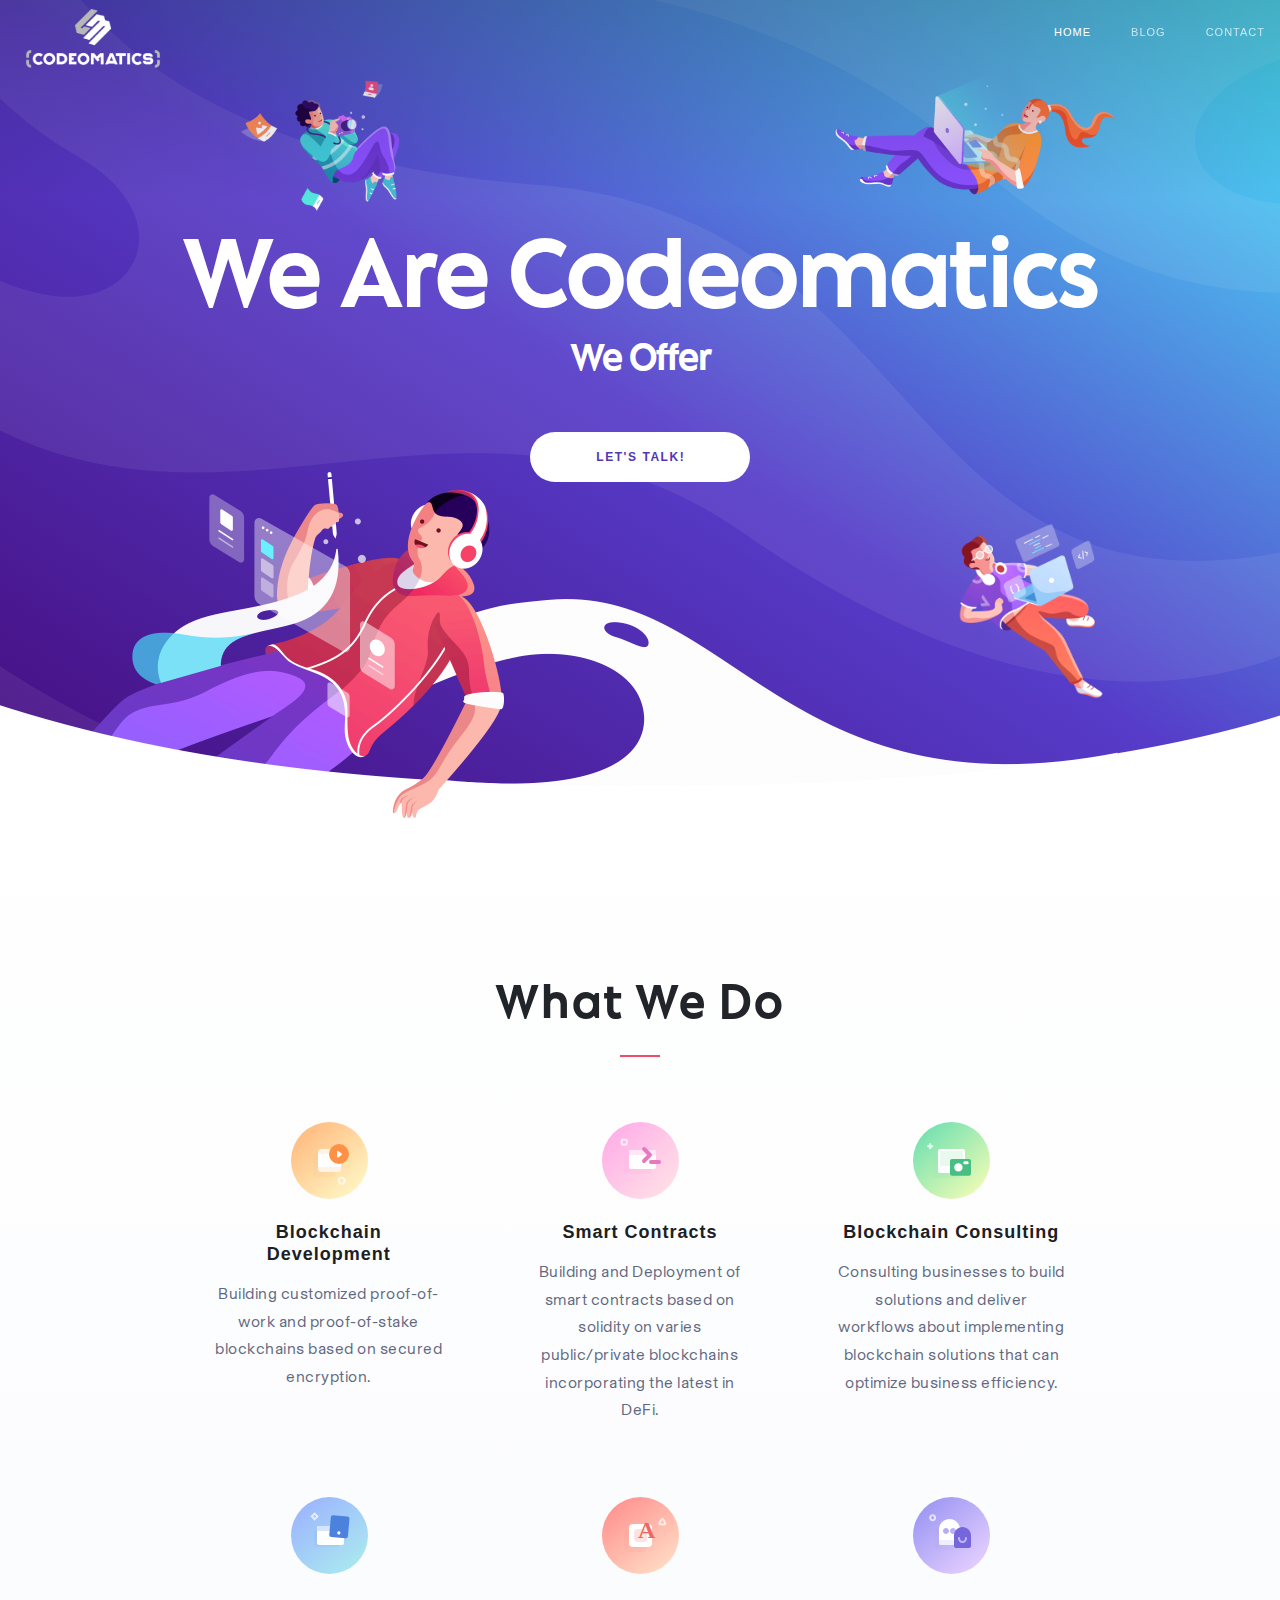
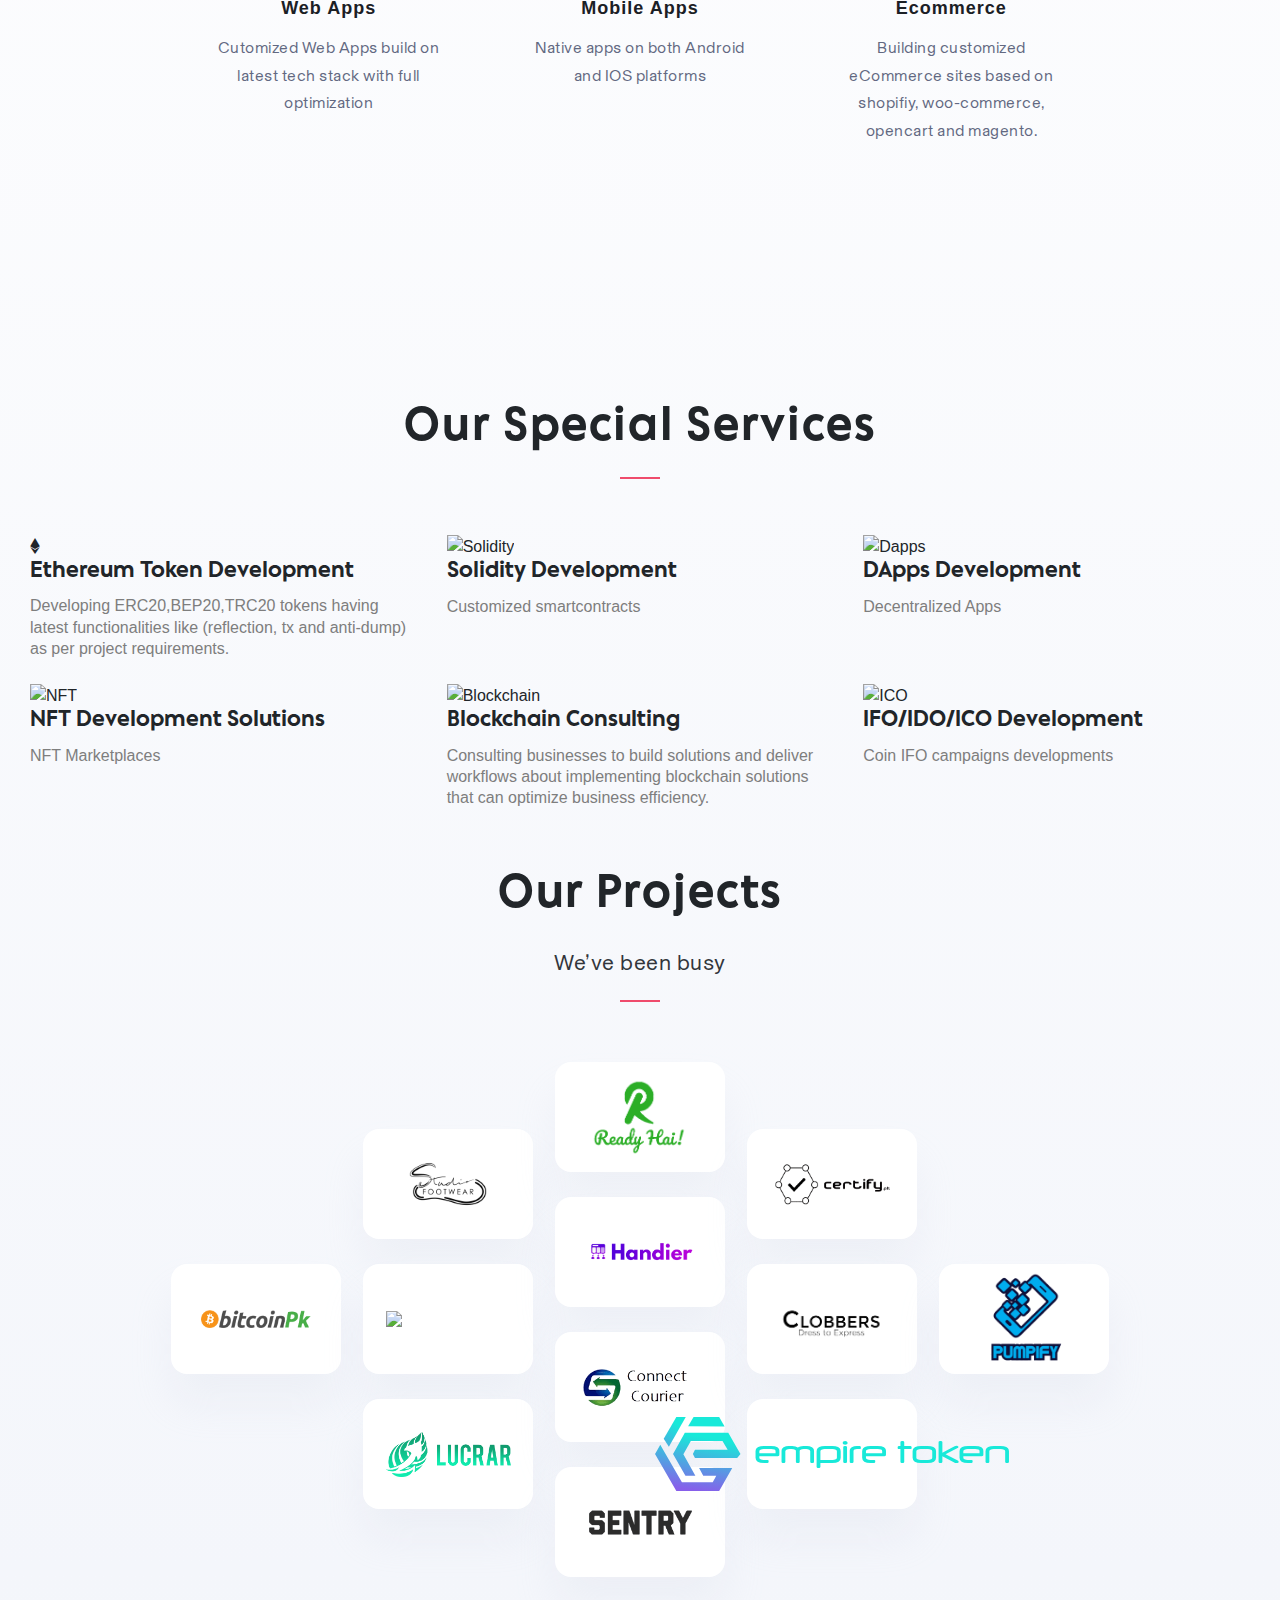
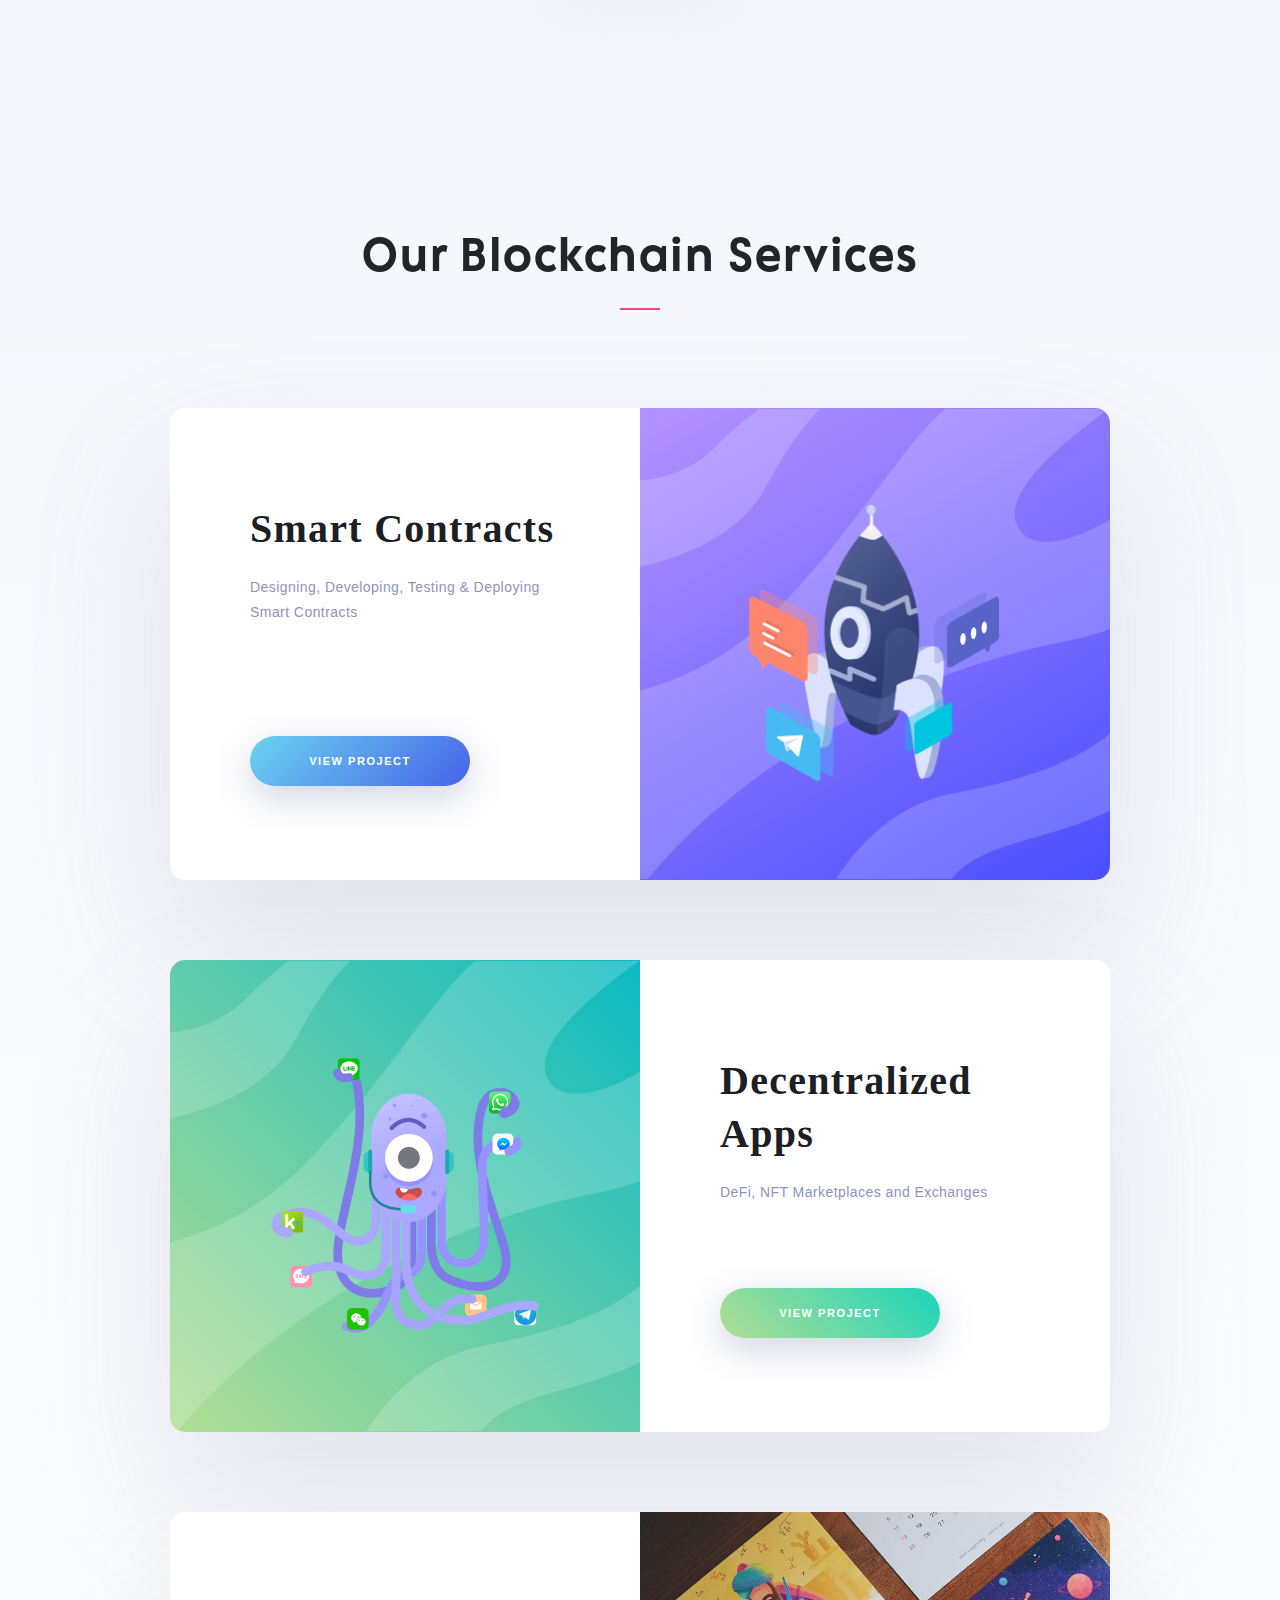
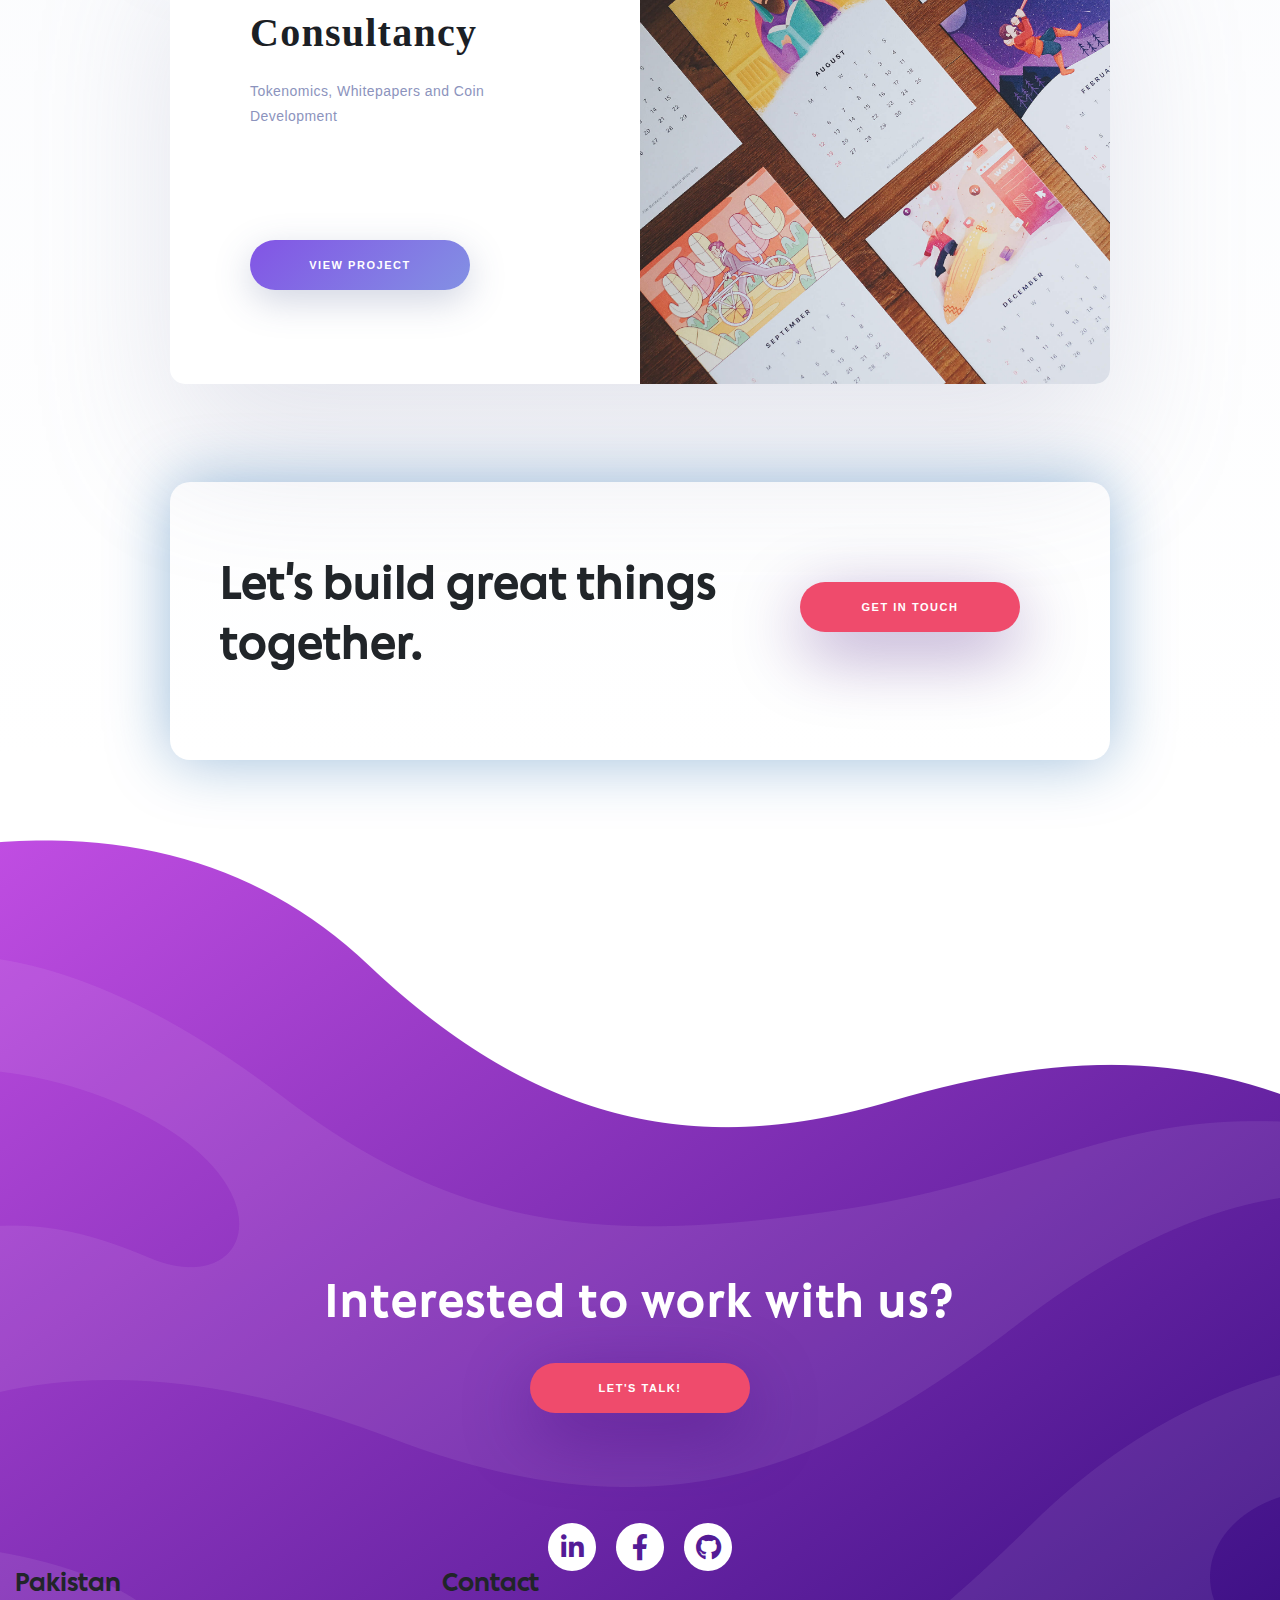
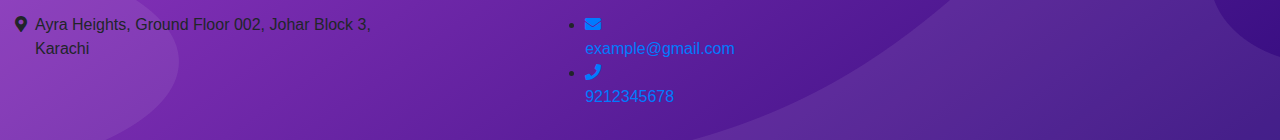
==== index.html @ 047e3bf3 "Merge branch 'master' into dev" ====
<!DOCTYPE html>
<html lang="en">
  <head>
    <meta charset="utf-8">
    <meta http-equiv="X-UA-Compatible" content="IE=edge">
    <meta name="viewport" content="width=device-width, initial-scale=1,minimum-scale=1, maximum-scale=1, user-scalable=no">
    <meta name="description" content="We are Codeomatics, A team of passionate blockchain enthusiasts and developers.">
    <meta http-equiv="Cache-control" content="public">
    <title>Codeomatics</title>
    <link rel="preload" as="font" href="fonts/Basel-Regular.woff" type="font/woff" crossorigin="anonymous">
    <link rel="preload" as="font" href="fonts/ArtBaselHeadline-Bold.woff" type="font/woff" crossorigin="anonymous">
    <link rel="preload" as="font" href="fonts/fonts-Paperpillar.ttf" crossorigin="anonymous">
    <link rel="preload" as="font" href="css/font-awsome/webfonts/fa-brands-400.woff2" crossorigin="anonymous">
    <!-- Bootstrap CSS -->
    <link rel="stylesheet" href="css/bootstrap.min.css">
    
    <!-- Style -->
    <link rel="stylesheet" href="css/form-style.css">
    <link rel="stylesheet" href="css/services.css">
  
    <link rel="stylesheet" href="css/css-main.min.css">
    <link rel="stylesheet" href="css/Icomoon-style.css">
  
    <link rel="preload" as="style" href="css/css-main.min.css" type="text/css" >
    <link rel="preload" href="css/Icomoon-style.css" as="style" type="text/css" >
    <!-- annimation -->
    <link rel="stylesheet" href="css/annimate.css">

    <!-- Styles-->
    
    <!-- Favicon-->
    <link rel="apple-touch-icon" sizes="180x180" href="favicons/apple-touch-icon.png">
    <link rel="icon" type="image/png" sizes="32x32" href="favicons/favicon-32x32.png">
    <link rel="icon" type="image/png" sizes="16x16" href="favicons/favicon-16x16.png">
    <link rel="manifest" href="favicons/site.webmanifest">
    <link rel="mask-icon" href="favicons/safari-pinned-tab.svg" color="#5bbad5">
    <meta name="msapplication-TileColor" content="#da532c">
    <meta name="theme-color" content="#ffffff">
    <!-- <link rel="icon" type="image/png" href="favicons/images-favicon.png"> -->
    <!-- <script src="js/recaptcha-api.js" async defer></script> -->
    <link rel="preload" href="css/font-awsome/css/all.min.css"  as="style" type="text/css" onload="this.onload=null;this.rel='stylesheet'">
    <style>
      #eapps-form-1 .eapps-form-layout-default, #eapps-form-1 .eapps-form-layout-boxed{
        padding: 0 !important;
        border: none !important;
        max-width: none !important;
      }
    </style>
  </head>
  <body>
    <div id="loader-wrapper">
      <div id="loader"></div>
      <div class="loader-section section-left"></div>
      <div class="loader-section section-right"></div>
    </div>
    <div class="app" id="content" style="">
      <header>
        <div class="header-container">
          <div class="container">
            <div class="header-section d-flex justify-content-between align-items-center">
              <div class="header-logo"><a href="/"><img src="images/codeomatics.png"></a></div>
              <div class="header-menu">
                <ul class="nav nav-light"><li class="nav-item active"><a class="nav-link" href="/">Home</a></li>
                  <li class="nav-item"><a class="nav-link" href="blog.html">Blog</a></li>
                  <li class="nav-item"><span class="nav-link" data-toggle="modal" data-target="#contactModal">Contact</span></li>
                </ul><div class="mobile-menu"><span></span><span></span></div>
              </div>
            </div>
          </div>
        </div>
      </header>
      <div class="main-content landing">
        <!-- we are codeomatics/1st section -->
        <section class="home-hero"><div class="hero-bg">
            <div class="hero-pattern-bg"><img class="hero-pattern-img__default" src="images/images-hero-pattern-bg.png"><img class="hero-pattern-img__large" src="images/images-hero-pattern-bg-lg.png"></div>
         </div>
          <div class="hero-character">
            <div class="hero-guy-1"><img class="hero-guy-1__default" src="images/images-hero-guy-1.png"><img class="hero-guy-1__large" src="images/images-hero-guy-1-lg.png"></div>
            <div class="hero-guy-2"><img src="images/images-hero-guy-2.png"></div>
            <div class="hero-guy-3"><img src="images/images-hero-guy-3.png"></div>
            <div class="hero-girl"><img src="images/images-hero-girl.png"></div>
          </div>
          <div class="hero-overlay"></div>
          <div class="hero-section">
            <div class="hero-container">
              <div class="hero-text">
                <h1>We Are Codeomatics</h1>
                <h2>
                  <span> We Offer </span>
                  <span
                     class="txt-rotate typeWriter-text"
                     data-period="500"
                     data-rotate='[ "Smart Contracts.", "Decentralized Apps.", "Consultancy." ]'></span>
                </h2>
                <!-- <p>A team of passionate designers and developers from Pakistan</p> -->
                <div class="hero-button-float">
                  <div class="hero-button-wrapper">
                    <button class="btn btn-white btn-talk" data-toggle="modal" data-target="#contactModal"><i class="icon-pp-envelope"></i><span>Let's talk!</span></button>
                  </div>
                </div>
              </div>
            </div>
          </div>
        
        </section>

        <!-- what we do/2nd section -->
        <section class="home-services"><div class="container">
            <div class="services-section">
              <div class="section-title text-center">
                <h2>What We Do</h2>
              </div>
              <div class="services-container">
                <div class="row justify-content-center">
                  <div class="col-sm-4 col-6 animatable fadeInUp">
                    <div class="service-wrapper">
                      <div class="service-image">
                        <div class="service-icon">
                          <div class="icon-object">
                            <svg width="200px" height="200px" viewbox="0 0 200 200" version="1.1" xmlns="http://www.w3.org/2000/svg" xmlns:xlink="http://www.w3.org/1999/xlink"><!-- Generator: Sketch 51.2 (57519) - http://www.bohemiancoding.com/sketch--><desc>Created with Sketch.</desc><defs><lineargradient id="anim-linearGradient-2" x1="1.79567921%" y1="-11.5959074%" x2="100%" y2="100%"><stop stop-color="#FFAF73" offset="0%"></stop><stop stop-color="#FFFECC" offset="100%"></stop></lineargradient><rect id="anim-path-3" x="0" y="0" width="23" height="23" rx="4"></rect><filter id="anim-filter-4" x="-32.6%" y="-10.9%" width="143.5%" height="143.5%" filterunits="objectBoundingBox"><feoffset dx="-5" dy="5" in="SourceAlpha" result="shadowOffsetOuter1"></feoffset><fecolormatrix values="0 0 0 0 0.730282738   0 0 0 0 0.448360217   0 0 0 0 0.188405685  0 0 0 0.1 0" type="matrix" in="shadowOffsetOuter1"></fecolormatrix></filter></defs><g id="Anim-Object-Page-1" stroke="none" stroke-width="1" fill="none" fill-rule="evenodd"><g id="animObject" transform="translate(62.000000, 62.000000)"><circle id="animObjectBg" fill="url(#anim-linearGradient-2)" cx="38.5" cy="38.5" r="38.5"></circle><g id="animObjectFrame" transform="translate(27.000000, 27.000000)"><g id="anim-Rectangle-24"><use fill="black" fill-opacity="1" filter="url(#anim-filter-4)" xlink:href="#anim-path-3"></use><use fill="#FFFFFF" fill-rule="evenodd" xlink:href="#anim-path-3"></use></g><path id="anim-Rectangle-24-Copy-2" d="M4,-5.42101086e-20 L19,0 C21.209139,-4.05816873e-16 23,1.790861 23,4 L23,5 L0,5 L0,4 C-2.705415e-16,1.790861 1.790861,4.05816873e-16 4,0 Z" fill="#FFF3E5"></path><path id="anim-Rectangle-24-Copy-3" d="M4,18 L19,18 C21.209139,18 23,19.790861 23,22 L23,23 L0,23 L0,22 C-2.705415e-16,19.790861 1.790861,18 4,18 Z" fill="#FFF3E5" transform="translate(11.500000, 20.500000) scale(1, -1) translate(-11.500000, -20.500000) "></path></g><g id="animObjectPlay" transform="translate(38.000000, 22.000000)"><circle id="anim-Oval-21" fill="#FF9147" cx="10" cy="10" r="10"></circle><path id="anim-Path-71" d="M8,8.000049 L8,12.5614909 C8,13.1137757 8.44771525,13.5614909 9,13.5614909 C9.22090737,13.5614909 9.43559748,13.4883431 9.61055102,13.3534679 L12.5689907,11.0727469 C13.0063875,10.7355489 13.0876146,10.1076157 12.7504166,9.67021894 C12.6979826,9.60220412 12.6370055,9.54122704 12.5689907,9.48879304 L9.61055102,7.20807208 C9.17315425,6.87087406 8.5452211,6.9521012 8.20802308,7.38949798 C8.07314785,7.56445152 8,7.77914163 8,8.000049 Z" fill="#FFFFFF"></path></g></g></g></svg></div>
                          <div class="icon-mask">
                            <svg width="200px" height="200px" viewbox="0 0 200 200" version="1.1" xmlns="http://www.w3.org/2000/svg" xmlns:xlink="http://www.w3.org/1999/xlink"><!-- Generator: Sketch 51.2 (57519) - http://www.bohemiancoding.com/sketch--><title>Animation</title><desc>Created with Sketch.</desc><defs><lineargradient id="anim-linearGradient-1" x1="30.9785156%" y1="25.7265625%" x2="71.109375%" y2="68.6582031%"><stop stop-color="#FFAF73" offset="0%"></stop><stop stop-color="#FFFECC" offset="100%"></stop></lineargradient><clippath id="anim-particle"><path id="animPenta1" d="M112.5,117.236068 L110.346873,118.800407 L111.169294,121.331559 L113.830706,121.331559 L114.653127,118.800407 L112.5,117.236068 Z M113.675571,115.618034 L115.828698,117.182373 C116.529673,117.691661 116.822989,118.594395 116.55524,119.418441 L115.732819,121.949593 C115.46507,122.773639 114.697158,123.331559 113.830706,123.331559 L111.169294,123.331559 C110.302842,123.331559 109.53493,122.773639 109.267181,121.949593 L108.44476,119.418441 C108.177011,118.594395 108.470327,117.691661 109.171302,117.182373 L111.324429,115.618034 C112.025404,115.108746 112.974596,115.108746 113.675571,115.618034 Z" fill="#FFFFFF" fill-rule="nonzero"></path><path id="animPenta2" d="M123.201882,95.91245 L123.662979,97.3315595 L125.155119,97.3315595 L125.616216,95.91245 L124.409049,95.035392 L123.201882,95.91245 Z M126.791786,94.294416 C127.492761,94.803704 127.786077,95.7064386 127.518329,96.530484 L127.057232,97.9495935 C126.789484,98.7736388 126.021572,99.3315595 125.155119,99.3315595 L123.662979,99.3315595 C122.796526,99.3315595 122.028615,98.7736388 121.760866,97.9495935 L121.299769,96.530484 C121.032021,95.7064386 121.325337,94.803704 122.026312,94.294416 L123.233479,93.4173581 C123.934453,92.90807 124.883645,92.90807 125.58462,93.4173581 L126.791786,94.294416 Z" fill="#FFFFFF" fill-rule="nonzero"></path><path id="animPenta3" d="M82.0411799,86.91245 L82.5022766,88.3315595 L83.9944166,88.3315595 L84.4555133,86.91245 L83.2483466,86.035392 L82.0411799,86.91245 Z M85.6310838,85.294416 C86.3320586,85.803704 86.6253748,86.7064386 86.3576263,87.530484 L85.8965297,88.9495935 C85.6287811,89.7736388 84.8608691,90.3315595 83.9944166,90.3315595 L82.5022766,90.3315595 C81.6358241,90.3315595 80.8679121,89.7736388 80.6001635,88.9495935 L80.1390669,87.530484 C79.8713184,86.7064386 80.1646346,85.803704 80.8656094,85.294416 L82.0727761,84.4173581 C82.7737509,83.90807 83.7229423,83.90807 84.4239171,84.4173581 L85.6310838,85.294416 Z" fill="#FFFFFF" fill-rule="nonzero"></path><path id="animPenta4" d="M123.201882,95.91245 L123.662979,97.3315595 L125.155119,97.3315595 L125.616216,95.91245 L124.409049,95.035392 L123.201882,95.91245 Z M126.791786,94.294416 C127.492761,94.803704 127.786077,95.7064386 127.518329,96.530484 L127.057232,97.9495935 C126.789484,98.7736388 126.021572,99.3315595 125.155119,99.3315595 L123.662979,99.3315595 C122.796526,99.3315595 122.028615,98.7736388 121.760866,97.9495935 L121.299769,96.530484 C121.032021,95.7064386 121.325337,94.803704 122.026312,94.294416 L123.233479,93.4173581 C123.934453,92.90807 124.883645,92.90807 125.58462,93.4173581 L126.791786,94.294416 Z" fill="#FFFFFF" fill-rule="nonzero"></path></clippath></defs><g id="Anim-Mask-Page-1" stroke="none" stroke-width="1" fill="none" fill-rule="evenodd"><g id="animMask" clip-path="url(#anim-particle)"><rect id="animRectMask" fill="url(#anim-linearGradient-1)" x="0" y="0" width="200" height="200"></rect><circle id="animCircleMask" fill="#FFFFFF" cx="100.5" cy="100.5" r="38.5" opacity=".7"></circle></g></g></svg></div>
                        </div>
                      </div>
                      <div class="service-detail text-center">
                        <h3>Blockchain Development</h3>
                        <p>Building customized proof-of-work and proof-of-stake blockchains based on secured encryption.</p>
                      </div>
                    </div>
                  </div>
                  <div class="col-sm-4 col-6 animatable fadeInUp">
                    <div class="service-wrapper">
                      <div class="service-image">
                        <div class="service-icon">
                          <div class="icon-object">
                            <svg width="200px" height="200px" viewbox="0 0 200 200" version="1.1" xmlns="http://www.w3.org/2000/svg" xmlns:xlink="http://www.w3.org/1999/xlink"><!-- Generator: Sketch 51.2 (57519) - http://www.bohemiancoding.com/sketch--><desc>Created with Sketch.</desc><defs><lineargradient id="fe-linearGradient-2" x1="0%" y1="0%" x2="100%" y2="100%"><stop stop-color="#FFA8E8" offset="0%"></stop><stop stop-color="#FFE6E6" offset="100%"></stop></lineargradient><rect id="fe-path-3" x="0" y="0" width="27" height="19" rx="2"></rect><filter id="fe-filter-4" x="-27.8%" y="-13.2%" width="137.0%" height="152.6%" filterunits="objectBoundingBox"><feoffset dx="-5" dy="5" in="SourceAlpha" result="shadowOffsetOuter1"></feoffset><fecolormatrix values="0 0 0 0 0.835294118   0 0 0 0 0.305882353   0 0 0 0 0.674509804  0 0 0 0.1 0" type="matrix" in="shadowOffsetOuter1"></fecolormatrix></filter></defs><g id="Fe-Object-Page-1" stroke="none" stroke-width="1" fill="none" fill-rule="evenodd"><g id="feObject" transform="translate(62.000000, 62.000000)"><circle id="feObjectBg" fill="url(#fe-linearGradient-2)" cx="38.5" cy="38.5" r="38.5"></circle><g id="feObjectWindow" transform="translate(27.000000, 28.000000)"><g id="fe-Rectangle-14"><use fill="black" fill-opacity="1" filter="url(#fe-filter-4)" xlink:href="#fe-path-3"></use><use fill="#FFFFFF" fill-rule="evenodd" xlink:href="#fe-path-3"></use></g><path id="fe-Rectangle-14-Copy-2" d="M2,0 L25,0 C26.1045695,-2.02906125e-16 27,0.8954305 27,2 L27,5 L0,5 L0,2 C-1.3527075e-16,0.8954305 0.8954305,2.02906125e-16 2,0 Z" fill="#FFE6F6"></path></g><g id="feObjectCode" transform="translate(42.000000, 27.000000)" stroke="#E778C1" stroke-linecap="round" stroke-linejoin="round" stroke-width="4"><polyline id="feObjectArrow" points="0.128498246 0 6 5.93505544 0 12"></polyline><path id="fe-Path-69" d="M7,13 L15,13"></path></g></g></g></svg></div>
                          <div class="icon-mask">
                            <svg width="200px" height="200px" viewbox="0 0 200 200" version="1.1" xmlns="http://www.w3.org/2000/svg" xmlns:xlink="http://www.w3.org/1999/xlink"><!-- Generator: Sketch 51.2 (57519) - http://www.bohemiancoding.com/sketch--><title>Frontend</title><desc>Created with Sketch.</desc><defs><lineargradient id="fe-linearGradient-1" x1="30.9335938%" y1="31.1699219%" x2="69.8867188%" y2="69.7148438%"><stop stop-color="#FFA8E8" offset="0%"></stop><stop stop-color="#FFE6E6" offset="100%"></stop></lineargradient><clippath id="fe-particle"><path id="feRect1" d="M84,81 L84,84 L87,84 L87,81 L84,81 Z M84,79 L87,79 C88.1045695,79 89,79.8954305 89,81 L89,84 C89,85.1045695 88.1045695,86 87,86 L84,86 C82.8954305,86 82,85.1045695 82,84 L82,81 C82,79.8954305 82.8954305,79 84,79 Z" fill="#FFFFFF" fill-rule="nonzero"></path><path id="feRect2" d="M90,120 L90,121 L91,121 L91,120 L90,120 Z M90,118 L91,118 C92.1045695,118 93,118.895431 93,120 L93,121 C93,122.104569 92.1045695,123 91,123 L90,123 C88.8954305,123 88,122.104569 88,121 L88,120 C88,118.895431 88.8954305,118 90,118 Z" fill="#FFFFFF" fill-rule="nonzero"></path><path id="feRect3" d="M123,108 L123,109 L124,109 L124,108 L123,108 Z M123,106 L124,106 C125.104569,106 126,106.895431 126,108 L126,109 C126,110.104569 125.104569,111 124,111 L123,111 C121.895431,111 121,110.104569 121,109 L121,108 C121,106.895431 121.895431,106 123,106 Z" fill="#FFFFFF" fill-rule="nonzero"></path><path id="feRect4" d="M84,81 L84,84 L87,84 L87,81 L84,81 Z M84,79 L87,79 C88.1045695,79 89,79.8954305 89,81 L89,84 C89,85.1045695 88.1045695,86 87,86 L84,86 C82.8954305,86 82,85.1045695 82,84 L82,81 C82,79.8954305 82.8954305,79 84,79 Z" fill="#FFFFFF" fill-rule="nonzero"></path></clippath></defs><g id="Fe-Mask-Page-1" stroke="none" stroke-width="1" fill="none" fill-rule="evenodd"><g id="feMask" clip-path="url(#fe-particle)"><rect id="feRectmask" fill="url(#fe-linearGradient-1)" x="0" y="0" width="200" height="200"></rect><circle id="feCircleMask" fill="#FFFFFF" cx="100.5" cy="100.5" r="38.5" opacity=".7"></circle></g></g></svg></div>
                        </div>
                      </div>
                      <div class="service-detail text-center">
                        <h3>Smart Contracts</h3>
                        <p>Building and Deployment of smart contracts based on solidity on varies public/private blockchains incorporating the latest in DeFi.</p>
                      </div>
                    </div>
                  </div>
                  <div class="col-sm-4 col-6 animatable fadeInUp">
                    <div class="service-wrapper">
                      <div class="service-image">
                        <div class="service-icon">
                          <div class="icon-object">
                            <svg width="200px" height="200px" viewbox="0 0 200 200" version="1.1" xmlns="http://www.w3.org/2000/svg" xmlns:xlink="http://www.w3.org/1999/xlink"><!-- Generator: Sketch 51.2 (57519) - http://www.bohemiancoding.com/sketch--><title>Photography</title><desc>Created with Sketch.</desc><defs><lineargradient id="photo-linearGradient-2" x1="1.79567921%" y1="-11.5959074%" x2="100%" y2="100%"><stop stop-color="#59DBB0" offset="0%"></stop><stop stop-color="#FEFFB5" offset="100%"></stop></lineargradient><rect id="photo-path-3" x="0" y="0" width="27" height="24" rx="2"></rect><filter id="photo-filter-4" x="-27.8%" y="-10.4%" width="137.0%" height="141.7%" filterunits="objectBoundingBox"><feoffset dx="-5" dy="5" in="SourceAlpha" result="shadowOffsetOuter1"></feoffset><fecolormatrix values="0 0 0 0 0.204768089   0 0 0 0 0.667649872   0 0 0 0 0.42024754  0 0 0 0.1 0" type="matrix" in="shadowOffsetOuter1"></fecolormatrix></filter></defs><g id="Photo-Object-Page-1" stroke="none" stroke-width="1" fill="none" fill-rule="evenodd"><g id="photoObject" transform="translate(62.000000, 62.000000)"><circle id="photoObjectBg" fill="url(#photo-linearGradient-2)" cx="38.5" cy="38.5" r="38.5"></circle><g id="photoObjectFrame" transform="translate(25.000000, 27.000000)"><g id="photo-Rectangle-26"><use fill="black" fill-opacity="1" filter="url(#photo-filter-4)" xlink:href="#photo-path-3"></use><use fill="#FFFFFF" fill-rule="evenodd" xlink:href="#photo-path-3"></use></g><rect id="photo-Rectangle-26-Copy" fill="#E8F9ED" x="2" y="2" width="23" height="15" rx="1"></rect></g><g id="photoObjectCamera" transform="translate(37.000000, 37.000000)"><rect id="photo-Rectangle-27" fill="#47BF82" x="0" y="0" width="21" height="16.8" rx="2"></rect><circle id="photo-Oval-20" fill="#FFFFFF" cx="8.4" cy="8.4" r="4.2"></circle><path id="photoObjectFlash" d="M14.7550233,3.675 L17.1791474,3.675" stroke="#FFFFFF" stroke-width="3" stroke-linecap="round" stroke-linejoin="round"></path></g></g></g></svg></div>
                          <div class="icon-mask">
                            <svg width="200px" height="200px" viewbox="0 0 200 200" version="1.1" xmlns="http://www.w3.org/2000/svg" xmlns:xlink="http://www.w3.org/1999/xlink"><!-- Generator: Sketch 51.2 (57519) - http://www.bohemiancoding.com/sketch--><title>Photography</title><desc>Created with Sketch.</desc><defs><lineargradient id="photo-linearGradient-1" x1="31.6680129%" y1="26.4698709%" x2="69.6555399%" y2="69.3945556%"><stop stop-color="#59DBB0" offset="0%"></stop><stop stop-color="#FEFFB5" offset="100%"></stop></lineargradient><clippath id="photo-particle"><path id="photoPlus1" d="M78.8,85.8 L78.8,85 C78.8,84.4477153 79.2477153,84 79.8,84 L80.2,84 C80.7522847,84 81.2,84.4477153 81.2,85 L81.2,85.8 L82,85.8 C82.5522847,85.8 83,86.2477153 83,86.8 L83,87.2 C83,87.7522847 82.5522847,88.2 82,88.2 L81.2,88.2 L81.2,89 C81.2,89.5522847 80.7522847,90 80.2,90 L79.8,90 C79.2477153,90 78.8,89.5522847 78.8,89 L78.8,88.2 L78,88.2 C77.4477153,88.2 77,87.7522847 77,87.2 L77,86.8 C77,86.2477153 77.4477153,85.8 78,85.8 L78.8,85.8 Z" fill="#FFFFFF"></path><path id="photoPlus2" d="M124.333333,85.6666667 L126,85.6666667 C126.552285,85.6666667 127,86.1143819 127,86.6666667 L127,87.3333333 C127,87.8856181 126.552285,88.3333333 126,88.3333333 L124.333333,88.3333333 L124.333333,90 C124.333333,90.5522847 123.885618,91 123.333333,91 L122.666667,91 C122.114382,91 121.666667,90.5522847 121.666667,90 L121.666667,88.3333333 L120,88.3333333 C119.447715,88.3333333 119,87.8856181 119,87.3333333 L119,86.6666667 C119,86.1143819 119.447715,85.6666667 120,85.6666667 L121.666667,85.6666667 L121.666667,84 C121.666667,83.4477153 122.114382,83 122.666667,83 L123.333333,83 C123.885618,83 124.333333,83.4477153 124.333333,84 L124.333333,85.6666667 Z" fill="#FFFFFF"></path><path id="photoPlus3" d="M107.8,122.8 L107.8,122 C107.8,121.447715 108.247715,121 108.8,121 L109.2,121 C109.752285,121 110.2,121.447715 110.2,122 L110.2,122.8 L111,122.8 C111.552285,122.8 112,123.247715 112,123.8 L112,124.2 C112,124.752285 111.552285,125.2 111,125.2 L110.2,125.2 L110.2,126 C110.2,126.552285 109.752285,127 109.2,127 L108.8,127 C108.247715,127 107.8,126.552285 107.8,126 L107.8,125.2 L107,125.2 C106.447715,125.2 106,124.752285 106,124.2 L106,123.8 C106,123.247715 106.447715,122.8 107,122.8 L107.8,122.8 Z" fill="#FFFFFF"></path><path id="photoPlus4" d="M78.8,85.8 L78.8,85 C78.8,84.4477153 79.2477153,84 79.8,84 L80.2,84 C80.7522847,84 81.2,84.4477153 81.2,85 L81.2,85.8 L82,85.8 C82.5522847,85.8 83,86.2477153 83,86.8 L83,87.2 C83,87.7522847 82.5522847,88.2 82,88.2 L81.2,88.2 L81.2,89 C81.2,89.5522847 80.7522847,90 80.2,90 L79.8,90 C79.2477153,90 78.8,89.5522847 78.8,89 L78.8,88.2 L78,88.2 C77.4477153,88.2 77,87.7522847 77,87.2 L77,86.8 C77,86.2477153 77.4477153,85.8 78,85.8 L78.8,85.8 Z" fill="#FFFFFF"></path></clippath></defs><g id="Photo-Mask-Page-1" stroke="none" stroke-width="1" fill="none" fill-rule="evenodd"><g id="photoMask" clip-path="url(#photo-particle)"><rect id="photoRectMask" fill="url(#photo-linearGradient-1)" x="0" y="0" width="200" height="200"></rect><circle id="photoCircleMask" fill="#FFFFFF" cx="100.5" cy="100.5" r="38.5" opacity=".7"></circle></g></g></svg>
                          </div>
                        </div>
                      </div>
                      <div class="service-detail text-center">
                        <h3>Blockchain Consulting</h3>
                        <p>Consulting businesses to build solutions and deliver workflows about implementing blockchain solutions that can optimize business efficiency.</p>
                      </div>
                    </div>
                  </div>
                  <div class="col-sm-4 col-6 animatable fadeInUp">
                    <div class="service-wrapper">
                      <div class="service-image">
                        <div class="service-icon">
                          <div class="icon-object">
                            <svg width="200px" height="200px" viewbox="0 0 200 200" version="1.1" xmlns="http://www.w3.org/2000/svg" xmlns:xlink="http://www.w3.org/1999/xlink"><!-- Generator: Sketch 51.2 (57519) - http://www.bohemiancoding.com/sketch--><desc>Created with Sketch.</desc><defs><lineargradient id="ui-linearGradient-2" x1="12.629094%" y1="2.33397313%" x2="117.1836%" y2="130.121595%"><stop stop-color="#9CB3FF" offset="0%"></stop><stop stop-color="#B0FFE9" offset="100%"></stop></lineargradient><circle id="ui-path-3" cx="38.5" cy="38.5" r="38.5"></circle><rect id="ui-path-5" x="0" y="0" width="27" height="19" rx="2"></rect><filter id="ui-filter-6" x="-27.8%" y="-13.2%" width="137.0%" height="152.6%" filterunits="objectBoundingBox"><feoffset dx="-5" dy="5" in="SourceAlpha" result="shadowOffsetOuter1"></feoffset><fecolormatrix values="0 0 0 0 0.219607843   0 0 0 0 0.37254902   0 0 0 0 0.623529412  0 0 0 0.1 0" type="matrix" in="shadowOffsetOuter1"></fecolormatrix></filter></defs><g id="UI-Object-Page-1" stroke="none" stroke-width="1" fill="none" fill-rule="evenodd"><g id="uiObject" transform="translate(62.000000, 62.000000)"><mask id="ui-mask-4" fill="white"><use xlink:href="#ui-path-3"></use></mask><use id="uiObjectBg" fill="url(#ui-linearGradient-2)" xlink:href="#ui-path-3"></use><g id="uiObjectDesktop" mask="url(#ui-mask-4)"><g transform="translate(26.000000, 29.000000)"><g id="ui-Rectangle-14" fill="none"><use fill="black" fill-opacity="1" filter="url(#ui-filter-6)" xlink:href="#ui-path-5"></use><use fill="#FFFFFF" fill-rule="evenodd" xlink:href="#ui-path-5"></use></g><path id="ui-Rectangle-14-Copy-2" d="M2,0 L25,0 C26.1045695,-2.02906125e-16 27,0.8954305 27,2 L27,5 L0,5 L0,2 C-1.3527075e-16,0.8954305 0.8954305,2.02906125e-16 2,0 Z" fill="#D6E5FF" fill-rule="evenodd"></path></g></g><g id="uiObjectPhone" mask="url(#ui-mask-4)"><g transform="translate(40.000000, 23.000000)"><rect id="ui-Rectangle-14-Copy" fill="#4C82DE" x="0" y="0" width="17" height="20" rx="2"></rect><circle id="Oval-17" fill="#FFFFFF" cx="8.5" cy="15.5" r="1.5"></circle></g></g></g></g></svg></div>
                          <div class="icon-mask">
                            <svg width="200px" height="200px" viewbox="0 0 200 200" version="1.1" xmlns="http://www.w3.org/2000/svg" xmlns:xlink="http://www.w3.org/1999/xlink"><!-- Generator: Sketch 51.2 (57519) - http://www.bohemiancoding.com/sketch--><title>Web Apps</title><desc>Created with Sketch.</desc><defs><lineargradient id="ui-linearGradient-1" x1="35.6647303%" y1="31.8975636%" x2="76.464791%" y2="81.5711661%"><stop stop-color="#9CB3FF" offset="0%"></stop><stop stop-color="#B0FFE9" offset="100%"></stop></lineargradient><clippath id="ui-particle"><path id="uiRect1" d="M86,83 L88,83 L88,81 L86,81 L86,83 Z M90,79 L90,85 L84,85 L84,79 L90,79 Z" fill="#FFFFFF" fill-rule="nonzero" transform="translate(87.000000, 82.000000) rotate(-315.000000) translate(-87.000000, -82.000000) "></path><path id="uiRect2" d="M92,122 L93,122 L93,121 L92,121 L92,122 Z M95,119 L95,124 L90,124 L90,119 L95,119 Z" fill="#FFFFFF" fill-rule="nonzero" transform="translate(92.500000, 121.500000) rotate(-315.000000) translate(-92.500000, -121.500000) "></path><path id="uiRect3" d="M125,108 L126,108 L126,107 L125,107 L125,108 Z M128,105 L128,110 L123,110 L123,105 L128,105 Z" fill="#FFFFFF" fill-rule="nonzero" transform="translate(125.500000, 107.500000) rotate(-315.000000) translate(-125.500000, -107.500000) "></path><path id="uiRect4" d="M86,83 L88,83 L88,81 L86,81 L86,83 Z M90,79 L90,85 L84,85 L84,79 L90,79 Z" fill="#FFFFFF" fill-rule="nonzero" transform="translate(87.000000, 82.000000) rotate(-315.000000) translate(-87.000000, -82.000000) "></path></clippath></defs><g id="UI-Mask-Page-1" stroke="none" stroke-width="1" fill="none" fill-rule="evenodd"><g id="uiMask" clip-path="url(#ui-particle)"><rect id="uiRectMask" fill="url(#ui-linearGradient-1)" x="0" y="0" width="200" height="200"></rect><circle id="uiCircleMask" fill="#FFFFFF" cx="100.5" cy="100.5" r="38.5" opacity=".7"></circle></g></g></svg></div>
                        </div>
                      </div>
                      <div class="service-detail text-center">
                        <h3>Web Apps</h3>
                        <p>Cutomized Web Apps build on latest tech stack with full optimization</p>
                      </div>
                    </div>
                  </div>
                  <div class="col-sm-4 col-6 animatable fadeInUp">
                    <div class="service-wrapper">
                      <div class="service-image">
                        <div class="service-icon">
                          <div class="icon-object">
                            <svg width="200px" height="200px" viewbox="0 0 200 200" version="1.1" xmlns="http://www.w3.org/2000/svg" xmlns:xlink="http://www.w3.org/1999/xlink"><!-- Generator: Sketch 51.2 (57519) - http://www.bohemiancoding.com/sketch--><desc>Created with Sketch.</desc><defs><lineargradient id="brand-linearGradient-2" x1="0%" y1="0%" x2="80.2154694%" y2="100%"><stop stop-color="#FF8989" offset="0%"></stop><stop stop-color="#FFDDC5" offset="100%"></stop></lineargradient><rect id="brand-path-3" x="0" y="0" width="23" height="23" rx="4"></rect><filter id="brand-filter-4" x="-32.6%" y="-10.9%" width="143.5%" height="143.5%" filterunits="objectBoundingBox"><feoffset dx="-5" dy="5" in="SourceAlpha" result="shadowOffsetOuter1"></feoffset><fecolormatrix values="0 0 0 0 0.809390944   0 0 0 0 0.273807347   0 0 0 0 0.247218091  0 0 0 0.1 0" type="matrix" in="shadowOffsetOuter1"></fecolormatrix></filter></defs><g id="Brand-Object-Page-1" stroke="none" stroke-width="1" fill="none" fill-rule="evenodd"><g id="brandObject" transform="translate(62.000000, 62.000000)"><circle id="brandObjectBg" fill="url(#brand-linearGradient-2)" cx="38.5" cy="38.5" r="38.5"></circle><g id="brandObjectFrame" transform="translate(27.000000, 27.000000)"><g id="brand-Rectangle-24"><use fill="black" fill-opacity="1" filter="url(#brand-filter-4)" xlink:href="#brand-path-3"></use><use fill="#FFFFFF" fill-rule="evenodd" xlink:href="#brand-path-3"></use></g><rect id="brand-Rectangle-24-Copy" fill="#FFE2E0" x="5" y="5" width="13" height="13" rx="4"></rect></g><text id="brandObjectText" font-family="Montserrat-Black, Montserrat" font-size="24" font-weight="700" letter-spacing="1.255385" fill="#E86A63"><tspan x="36" y="41">A</tspan></text></g></g></svg></div>
                          <div class="icon-mask">
                            <svg width="200px" height="200px" viewbox="0 0 200 200" version="1.1" xmlns="http://www.w3.org/2000/svg" xmlns:xlink="http://www.w3.org/1999/xlink"><!-- Generator: Sketch 51.2 (57519) - http://www.bohemiancoding.com/sketch--><title>Branding</title><desc>Created with Sketch.</desc><defs><lineargradient id="brand-linearGradient-1" x1="31.0546875%" y1="31.0136719%" x2="61.1679688%" y2="69.2753906%"><stop stop-color="#FF8989" offset="0%"></stop><stop stop-color="#FFDDC5" offset="100%"></stop></lineargradient><clippath id="brand-particle"><path id="brandTri1" d="M118.577311,88 L122.524037,88 L120.550674,84.7110611 L118.577311,88 Z M124.239023,86.9710085 C124.80732,87.918169 124.500189,89.1466895 123.553029,89.7149859 C123.242198,89.9014843 122.886525,90 122.524037,90 L118.577311,90 C117.472741,90 116.577311,89.1045695 116.577311,88 C116.577311,87.6375121 116.675826,87.2818393 116.862325,86.9710085 L118.835688,83.6820696 C119.403985,82.7349091 120.632505,82.4277789 121.579666,82.9960753 C121.861165,83.1649748 122.09676,83.4005704 122.26566,83.6820696 L124.239023,86.9710085 Z" fill="#FFFFFF" fill-rule="nonzero"></path><path id="brandTri2" d="M81,88.9436506 L79.7661904,91 L82.2338096,91 L81,88.9436506 Z M83.9487955,89.9710085 C84.5170918,90.918169 84.2099617,92.1466895 83.2628011,92.7149859 C82.9519703,92.9014843 82.5962975,93 82.2338096,93 L79.7661904,93 C78.6616209,93 77.7661904,92.1045695 77.7661904,91 C77.7661904,90.6375121 77.864706,90.2818393 78.0512045,89.9710085 L79.2850141,87.9146591 C79.8533105,86.9674986 81.081831,86.6603685 82.0289915,87.2286648 C82.3104907,87.3975643 82.5460863,87.6331599 82.7149859,87.9146591 L83.9487955,89.9710085 Z" fill="#FFFFFF" fill-rule="nonzero"></path><path id="brandTri3" d="M114,118.943651 L112.76619,121 L115.23381,121 L114,118.943651 Z M116.948795,119.971008 C117.517092,120.918169 117.209962,122.14669 116.262801,122.714986 C115.95197,122.901484 115.596298,123 115.23381,123 L112.76619,123 C111.661621,123 110.76619,122.104569 110.76619,121 C110.76619,120.637512 110.864706,120.281839 111.051205,119.971008 L112.285014,117.914659 C112.85331,116.967499 114.081831,116.660368 115.028992,117.228665 C115.310491,117.397564 115.546086,117.63316 115.714986,117.914659 L116.948795,119.971008 Z" fill="#FFFFFF" fill-rule="nonzero"></path><path id="brandTri4" d="M118.577311,88 L122.524037,88 L120.550674,84.7110611 L118.577311,88 Z M124.239023,86.9710085 C124.80732,87.918169 124.500189,89.1466895 123.553029,89.7149859 C123.242198,89.9014843 122.886525,90 122.524037,90 L118.577311,90 C117.472741,90 116.577311,89.1045695 116.577311,88 C116.577311,87.6375121 116.675826,87.2818393 116.862325,86.9710085 L118.835688,83.6820696 C119.403985,82.7349091 120.632505,82.4277789 121.579666,82.9960753 C121.861165,83.1649748 122.09676,83.4005704 122.26566,83.6820696 L124.239023,86.9710085 Z" fill="#FFFFFF" fill-rule="nonzero"></path></clippath></defs><g id="Brand-Mask-Page-1" stroke="none" stroke-width="1" fill="none" fill-rule="evenodd"><g id="brandMask" clip-path="url(#brand-particle)"><rect id="brandRectMask" fill="url(#brand-linearGradient-1)" x="0" y="0" width="200" height="200"></rect><circle id="brandCircleMask" fill="#FFFFFF" cx="100.5" cy="100.5" r="38.5" opacity=".7"></circle></g></g></svg>
                          </div>
                        </div>
                      </div>
                      <div class="service-detail text-center">
                        <h3>Mobile Apps</h3>
                        <p>Native apps on both Android and IOS platforms</p>
                      </div>
                    </div>
                  </div>
                  <div class="col-sm-4 col-6 animatable fadeInUp">
                    <div class="service-wrapper">
                      <div class="service-image">
                        <div class="service-icon">
                          <div class="icon-object">
                            <svg width="200px" height="200px" viewbox="0 0 200 200" version="1.1" xmlns="http://www.w3.org/2000/svg" xmlns:xlink="http://www.w3.org/1999/xlink"><!-- Generator: Sketch 51.2 (57519) - http://www.bohemiancoding.com/sketch--><desc>Created with Sketch.</desc><defs><lineargradient id="linearGradient-2" x1="83.6648309%" y1="100%" x2="-20.4912617%" y2="-14.1158266%"><stop stop-color="#E7D1FF" offset="0%"></stop><stop stop-color="#8383EF" offset="100%"></stop></lineargradient><path id="path-3" d="M10.5,0 C16.2989899,-1.06525716e-15 21,4.70101013 21,10.5 L21,24 C21,25.1045695 20.1045695,26 19,26 L2,26 C0.8954305,26 1.3527075e-16,25.1045695 0,24 L0,10.5 C-7.10171439e-16,4.70101013 4.70101013,1.06525716e-15 10.5,0 Z M7,15 C8.65685425,15 10,13.6568542 10,12 C10,10.3431458 8.65685425,9 7,9 C5.34314575,9 4,10.3431458 4,12 C4,13.6568542 5.34314575,15 7,15 Z M14,15 C15.6568542,15 17,13.6568542 17,12 C17,10.3431458 15.6568542,9 14,9 C12.3431458,9 11,10.3431458 11,12 C11,13.6568542 12.3431458,15 14,15 Z"></path><filter id="filter-4" x="-35.7%" y="-9.6%" width="147.6%" height="138.5%" filterunits="objectBoundingBox"><feoffset dx="-5" dy="5" in="SourceAlpha" result="shadowOffsetOuter1"></feoffset><fecolormatrix values="0 0 0 0 0.356862745   0 0 0 0 0.31372549   0 0 0 0 0.760784314  0 0 0 0.1 0" type="matrix" in="shadowOffsetOuter1"></fecolormatrix></filter></defs><g id="Page-1" stroke="none" stroke-width="1" fill="none" fill-rule="evenodd"><g id="illusObject" transform="translate(62.000000, 62.000000)"><circle id="illusObjectBg" fill="url(#linearGradient-2)" cx="38.5" cy="38.5" r="38.5"></circle><g id="illusObjectSpooky" transform="translate(26.000000, 22.000000)"><g id="Combined-Shape"><use fill="black" fill-opacity="1" filter="url(#filter-4)" xlink:href="#path-3"></use><use fill="#FFFFFF" fill-rule="evenodd" xlink:href="#path-3"></use></g><path id="Rectangle-25" d="M0,21 L21,21 L21,24 C21,25.1045695 20.1045695,26 19,26 L2,26 C0.8954305,26 1.3527075e-16,25.1045695 0,24 L0,21 Z" fill="#F0EDFF"></path></g><g id="illusObjectGhost" transform="translate(41.000000, 30.000000)"><path id="Rectangle-23" d="M8.5,0 L8.5,0 C13.1944204,-8.62351033e-16 17,3.80557963 17,8.5 L17,19 C17,20.1045695 16.1045695,21 15,21 L2,21 C0.8954305,21 1.3527075e-16,20.1045695 0,19 L0,8.5 C-5.74900688e-16,3.80557963 3.80557963,8.62351033e-16 8.5,0 Z" fill="#7567DB"></path><path id="Oval-19" d="M5,11 C5,13.209139 6.56700338,15 8.5,15 C10.4329966,15 12,13.209139 12,11" stroke="#C4B6F9" stroke-width="2" stroke-linecap="round" stroke-linejoin="round"></path></g></g></g></svg></div>
                          <div class="icon-mask">
                            <svg width="200px" height="200px" viewbox="0 0 200 200" version="1.1" xmlns="http://www.w3.org/2000/svg" xmlns:xlink="http://www.w3.org/1999/xlink"><!-- Generator: Sketch 51.2 (57519) - http://www.bohemiancoding.com/sketch--><title>Mobile Apps</title><desc>Created with Sketch.</desc><defs><lineargradient id="linearGradient-1" x1="63.8378906%" y1="69.4511719%" x2="22.890625%" y2="26.2285156%"><stop stop-color="#E7D1FF" offset="0%"></stop><stop stop-color="#8383EF" offset="100%"></stop></lineargradient><clippath id="illus-particle"><path id="illusCircle1" d="M82.5,86 C80.5670034,86 79,84.4329966 79,82.5 C79,80.5670034 80.5670034,79 82.5,79 C84.4329966,79 86,80.5670034 86,82.5 C86,84.4329966 84.4329966,86 82.5,86 Z M82.5,84 C83.3284271,84 84,83.3284271 84,82.5 C84,81.6715729 83.3284271,81 82.5,81 C81.6715729,81 81,81.6715729 81,82.5 C81,83.3284271 81.6715729,84 82.5,84 Z" fill="#FFFFFF" fill-rule="nonzero"></path><path id="illusCircle2" d="M117.5,89 C116.119288,89 115,87.8807119 115,86.5 C115,85.1192881 116.119288,84 117.5,84 C118.880712,84 120,85.1192881 120,86.5 C120,87.8807119 118.880712,89 117.5,89 Z M117.5,87 C117.776142,87 118,86.7761424 118,86.5 C118,86.2238576 117.776142,86 117.5,86 C117.223858,86 117,86.2238576 117,86.5 C117,86.7761424 117.223858,87 117.5,87 Z" fill="#FFFFFF" fill-rule="nonzero"></path><path id="illusCircle3" d="M107.5,123 C106.119288,123 105,121.880712 105,120.5 C105,119.119288 106.119288,118 107.5,118 C108.880712,118 110,119.119288 110,120.5 C110,121.880712 108.880712,123 107.5,123 Z M107.5,121 C107.776142,121 108,120.776142 108,120.5 C108,120.223858 107.776142,120 107.5,120 C107.223858,120 107,120.223858 107,120.5 C107,120.776142 107.223858,121 107.5,121 Z" fill="#FFFFFF" fill-rule="nonzero"></path><path id="illusCircle4" d="M82.5,86 C80.5670034,86 79,84.4329966 79,82.5 C79,80.5670034 80.5670034,79 82.5,79 C84.4329966,79 86,80.5670034 86,82.5 C86,84.4329966 84.4329966,86 82.5,86 Z M82.5,84 C83.3284271,84 84,83.3284271 84,82.5 C84,81.6715729 83.3284271,81 82.5,81 C81.6715729,81 81,81.6715729 81,82.5 C81,83.3284271 81.6715729,84 82.5,84 Z" fill="#FFFFFF" fill-rule="nonzero"></path></clippath></defs><g id="Page-1" stroke="none" stroke-width="1" fill="none" fill-rule="evenodd"><g id="illusMask" clip-path="url(#illus-particle)"><rect id="illusRectMask" fill="url(#linearGradient-1)" x="0" y="0" width="200" height="200"></rect><circle id="illusCircleMask" fill="#FFFFFF" cx="100.5" cy="100.5" r="38.5" opacity=".7"></circle></g></g></svg>
                          </div>
                        </div>
                      </div>
                      <div class="service-detail text-center">
                        <h3>Ecommerce</h3>
                        <p>Building customized eCommerce sites based on shopifiy, woo-commerce, opencart and magento.</p>
                      </div>
                    </div>
                  </div>
                </div>
              </div>
            </div>
          </div>
        </section>

        <!-- specialize services -->
        <section class="container service-container z-1">
          <div class="section-title text-center">
            <h2>Our Special Services</h2>
          </div>
          <div class="row my-5 mx-0">
            <div class="col-md-6 col-lg-4 mt-2  col-hover animatable bounceInLeft">
              <div class="services-col">
                <div class="circle"><i class="fab fa-ethereum icon"></i></div>
                <h4>Ethereum Token Development</h4>
                <p>Developing ERC20,BEP20,TRC20 tokens having latest functionalities like (reflection, tx and anti-dump) as per project requirements.</p>
              </div>
            </div>
            <div class="col-md-6 col-lg-4 mt-2 col-hover animatable bounceIn">
              <div class="services-col">
                <div class="circle"><img src="./images/solidity.png" class="filter-invert" alt="Solidity"></div>
                <h4>Solidity Development</h4>
                <p>Customized smartcontracts</p>
              </div>
            </div>
            <div class="col-md-6 col-lg-4 mt-2 col-hover animatable bounceInRight">
              <div class="services-col">
                <div class="circle"><img src="./images/decentralized.svg" alt="Dapps"></div>
                <h4>DApps Development</h4>
                <p>Decentralized Apps</p>
              </div>
            </div>
            <div class="col-md-6 col-lg-4 mt-2 col-hover animatable bounceInLeft">
              <div class="services-col">
                <div class="circle"><img src="./images/nft.svg" alt="NFT"></div>
                <h4>NFT Development Solutions</h4>
                <p>NFT Marketplaces</p>
              </div>
            </div>
            <div class="col-md-6 col-lg-4 mt-2 col-hover animatable bounceIn">
              <div class="services-col">
                <div class="circle"><img src="./images/blockchain.svg" alt="Blockchain"></div>
                <h4>Blockchain Consulting</h4>
                <p>Consulting businesses to build solutions and deliver workflows about implementing blockchain solutions that can optimize business efficiency.</p>
              </div>
            </div>
            <div class="col-md-6 col-lg-4 mt-2 col-hover animatable bounceInRight">
              <div class="services-col">
                <div class="circle"><img src="./images/ico.svg" alt="ICO"></div>
                <h4>IFO/IDO/ICO Development</h4>
                <p>Coin IFO campaigns developments</p>
              </div>
            </div>
          </div>
        </section>

        <!-- our projects/3rd section -->

        <section class="home-clients"><div class="container">
            <div class="clients-section">
              <div class="section-title text-center">
                <h2>Our Projects</h2>
                <p>We&rsquo;ve been busy</p>
              </div>
              <div class="clients-container animatable bounceInRight">
                <div class="clients-group">
                  <div class="clients-item hoopsai"><img src="images/bitcoinpk.png"></div>
                </div>
                <div class="clients-group">
                  <div class="clients-item agoda"><img src="images/studio.png"></div>
                  <div class="clients-item getsafe"><img src="images/trustVibe.svg"></div>
                  <div class="clients-item getsafe"><img src="images/lucrar.png"></div>
                </div>
                <div class="clients-group">
                  <div class="clients-item anyleads"><img src="images/readyhai.png"></div>
                  <div class="clients-item grab"><img src="images/handier.png"></div>
                  <div class="clients-item anyleads connect"><img src="images/connect.png"></div>
                  <div class="clients-item anyleads connect"><img src="images/sentry.png"></div>
                </div>
                <div class="clients-group">
                  <div class="clients-item teachable"><img src="images/certifypk.png"></div>
                  <div class="clients-item flyr"><img src="images/clobbers.png"></div>
                  <div class="clients-item empire"><img src="images/empireToken.svg"></div>
                </div>
                <div class="clients-group">
                  <div class="clients-item roger"><img src="images/pumpify.png"></div>
                </div>
              </div>
            </div>
          </div>
        </section>
        <!-- services section /4th section -->
    
        <section class="home-works"><div class="container">
            <div class="works-section">
              <div class="section-title text-center">
                <h2>Our Blockchain Services</h2>
              </div>
              <div class="works-container">
                <div class="work-list crisp-works animatable fadeInUp">
                  <div class="work-wrapper d-flex">
                    <div class="work-description">
                      <div class="work-detail d-flex flex-column justify-content-between">
                        <div>
                          <h3>Smart Contracts</h3>
                          <p>Designing, Developing, Testing & Deploying Smart Contracts</p>
                        </div>
                        <div><a class="btn btn-work" href="https://www.behance.net/gallery/50451725/Crisp" target="_blank">View Project</a></div>
                      </div>
                    </div>
                    <div class="work-image d-flex justify-content-center align-items-center"><img src="images/images-crisp-works.png"></div>
                  </div>
                </div>
                <div class="work-list lifecycle-works animatable fadeInUp">
                  <div class="work-wrapper d-flex">
                    <div class="work-description">
                      <div class="work-detail d-flex flex-column justify-content-between">
                        <div>
                          <h3>Decentralized Apps</h3>
                          <p>DeFi, NFT Marketplaces and Exchanges</p>
                        </div>
                        <div><a class="btn btn-work" href="https://www.behance.net/gallery/52119809/Lifecycle" target="_blank">View Project</a></div>
                      </div>
                    </div>
                    <div class="work-image d-flex justify-content-center align-items-center"><img src="images/images-lifecycle-works.png"></div>
                  </div>
                </div>
                <div class="work-list calendar-works animatable fadeInUp">
                  <div class="work-wrapper d-flex">
                    <div class="work-description">
                      <div class="work-detail d-flex flex-column justify-content-between">
                        <div>
                          <h3>Consultancy</h3>
                          <p>Tokenomics, Whitepapers and Coin Development</p>
                        </div>
                        <div><a class="btn btn-work" href="https://www.behance.net/gallery/60092409/Paperpillar-2018-Calendar" target="_blank">View Project</a></div>
                      </div>
                    </div>
                    <div class="work-image"></div>
                  </div>
                </div>
              </div>
            </div>
          </div>
        </section>
        <!-- lets build together -->
        <section class="container serviceSecondSec">
          <div class="letsBuildDiv">
              <div class="row text-center-lg">
                  <div class=" col-lg-8">
                      <h2> Let's build great things together.</h2>
                  </div>
                  <div class="col-lg-4">
                      <button class="btn getInTouchBtn" data-toggle="modal" data-target="#contactModal">Get in touch</button>
                  </div>
              </div>
          </div>
      </section>    
        <!-- <section class="home-works"><div class="container">
            <div class="works-section">
              <div class="section-title text-center">
                <h2>Our Latest Works</h2>
              </div>
              <div class="works-container">
                <div class="work-list crisp-works">
                  <div class="work-wrapper d-flex">
                    <div class="work-description">
                      <div class="work-detail d-flex flex-column justify-content-between">
                        <div>
                          <h3>Redesigning Crisp.im</h3>
                          <p>Illustration, Web Design</p>
                        </div>
                        <div><a class="btn btn-work" href="https://www.behance.net/gallery/50451725/Crisp" target="_blank">View Project</a></div>
                      </div>
                    </div>
                    <div class="work-image d-flex justify-content-center align-items-center"><img src="images/images-crisp-works.png"></div>
                  </div>
                </div>
                <div class="work-list lifecycle-works">
                  <div class="work-wrapper d-flex">
                    <div class="work-description">
                      <div class="work-detail d-flex flex-column justify-content-between">
                        <div>
                          <h3>Beautiful Landing Page for Lifecycle</h3>
                          <p>Illustration, Web Design</p>
                        </div>
                        <div><a class="btn btn-work" href="https://www.behance.net/gallery/52119809/Lifecycle" target="_blank">View Project</a></div>
                      </div>
                    </div>
                    <div class="work-image d-flex justify-content-center align-items-center"><img src="images/images-lifecycle-works.png"></div>
                  </div>
                </div>
                <div class="work-list calendar-works">
                  <div class="work-wrapper d-flex">
                    <div class="work-description">
                      <div class="work-detail d-flex flex-column justify-content-between">
                        <div>
                          <h3>2018 Desk Calendar Inventor Edition</h3>
                          <p>Illustration, Product Design</p>
                        </div>
                        <div><a class="btn btn-work" href="https://www.behance.net/gallery/60092409/Paperpillar-2018-Calendar" target="_blank">View Project</a></div>
                      </div>
                    </div>
                    <div class="work-image"></div>
                  </div>
                </div>
              </div>
            </div>
          </div>
        </section> -->
      </div>
      <footer>
        <div class="footer-bg">
          <div class="footer-pattern-bg"><img class="footer-pattern-bg__default" src="images/images-footer-pattern-bg.png"><img class="footer-pattern-bg__large" src="images/images-footer-pattern-bg-lg.png"></div>
        </div>
        <div class="footer-white-mask"><img class="footer-white-mask__default" src="images/images-footer-white-mask.png"><img class="footer-white-mask__large" src="images/images-footer-white-mask-lg.png"></div>
        <div class="footer-container">
          <div class="container">
            <div class="footer-text text-center">
              <p>Interested to work with us?</p>
              <button class="btn btn-primary btn-talk" data-toggle="modal" data-target="#contactModal">Let's talk!</button>
            </div>
            <div class="footer-social">
              <div class="social-container d-flex justify-content-center">
                <!-- <div class="social-wrapper">
                  <a href="https://www.instagram.com" target="_blank" title="Instagram">
                    <i class="icon-pp-instagram"></i>
                  </a>
                </div> -->
                <div class="social-wrapper">
                  <a href="https://www.linkedin.com/company/codeomatics/" target="_blank" title="Linkedin">
                    <i class="fab fa-linkedin-in"></i>
                  </a>
                </div>
                <div class="social-wrapper">
                  <a href="https://www.facebook.com/codeomatics" target="_blank" title="Facebook">
                    <i class="fab fa-facebook-f"></i>
                  </a>
                </div>
                <div class="social-wrapper">
                  <a href="https://github.com/codeomatics" target="_blank" title="Github">
                    <i class="fab fa-github"></i>
                  </a>
                </div>
              </div>
            </div>
            <div class="row footerAddressRow">
              <div class="col-lg-4 mb-3">
                <div>
                  <h3>Pakistan</h3>
                  <div class="d-flex justify-content-center">
                    <span class="mr-2"><i class="fas fa-map-marker-alt"></i></span
                    <address class="mb-0">Ayra Heights, Ground Floor 002, Johar Block 3, Karachi </address>
                  </div>
                </div>
              </div>
              <div class="col-lg-4 mb-3">
                <div>
                  <h3>Contact</h3>
                  <div >
                    <div class="d-flex justify-content-center footerContactDiv">
                      <ul>
                        <li >
                          <a href="mailto:someone@example.com">
                            <span class="mr-2"><i class="fas fa-envelope"></i></span>
                            <address class="mb-0">example@gmail.com</address>
                          </a>
                        </li>
                        <li >
                          <a href="tel:+9212345678">
                            <span class="mr-2"><i class="fa fa-phone phoneIcon"></i></span>
                            <address class="mb-0 ">9212345678</address>
                          </a>
                        </li>
                      </ul>
                     
                    </div>

                  </div>
                </div>
              </div>
              <!-- <div class="col-lg-4 ">
                <div>
                  <h3>Australia</h3>
                  <div class="d-flex justify-content-center">
                    <span class="mr-2"><i class="fas fa-map-marker-alt"></i></span>
                    <address> 248 Autumn St, Manifold Heights, VIC 3218</address>
                  </div>
                </div>
              </div> -->
            </div>
          </div>
        </div>
      </footer>
    </div>

    <div class="modal contact-modal fade" id="contactModal" role="dialog">
      <div class="modal-dialog modal-dialog-centered">
        <svg width="742px" height="918px" viewbox="0 0 742 918" version="1.1" xmlns="http://www.w3.org/2000/svg" xmlns:xlink="http://www.w3.org/1999/xlink"><defs><clippath id="myClip"><path d="M30.723868,23.5811095 C144.050861,7.86036983 257.377853,0 370.704846,0 C484.031838,0 597.358831,7.86036982 710.685823,23.5811095 L710.685823,23.5811095 C717.704865,24.5547922 723.272289,32.000975 724.059029,41.467178 C735.626137,180.644785 741.409692,319.822393 741.409692,459 C741.409692,598.177607 735.626137,737.355214 724.059029,876.532821 L724.05903,876.532821 C723.27229,885.999025 717.704865,893.445208 710.685824,894.418891 C597.358831,910.139631 484.031838,918 370.704846,918 C257.377853,918 144.050861,910.139631 30.7238682,894.418891 L30.7238682,894.41889 C23.7048271,893.445208 18.1374026,885.999025 17.3506626,876.532822 C5.7835542,737.355215 0,598.177607 0,459 C0,319.822393 5.78355416,180.644786 17.3506625,41.4671796 L17.3506612,41.4671794 C18.1374013,32.0009757 23.7048263,24.5547922 30.723868,23.5811095 Z" id="path-1"></path></clippath></defs></svg><svg width="742px" height="768px" viewbox="0 0 742 768" version="1.1" xmlns="http://www.w3.org/2000/svg" xmlns:xlink="http://www.w3.org/1999/xlink"><defs><clippath id="myClip2"><path d="M31.223868,19.727987 C144.550861,6.57599568 257.877853,0 371.204846,0 C484.531838,0 597.858831,6.57599567 711.185823,19.727987 C718.204865,20.5425712 723.772289,26.7720575 724.559029,34.6914953 C736.126137,151.127663 741.909692,267.563832 741.909692,384 C741.909692,500.436168 736.126137,616.872336 724.559029,733.308504 C723.77229,741.227942 718.204865,747.457429 711.185824,748.272014 C597.858831,761.424005 484.531838,768 371.204846,768 C257.877853,768 144.550861,761.424005 31.2238682,748.272014 C24.2048271,747.457429 18.6374026,741.227942 17.8506626,733.308505 C6.2835542,616.872337 0.5,500.436168 0.5,384 C0.5,267.563832 6.28355416,151.127664 17.8506625,34.6914967 C18.6374013,26.7720581 24.2048263,20.5425712 31.223868,19.727987 Z" id="path-1"></path></clippath></defs></svg><div class="modal-content"><span data-dismiss="modal"><img src="images/icons-modal-close.png"></span>
          <div class="modal-body">
            
        <!-- <div class="content">
          <div class="container">
            <div class="row align-items-stretch no-gutters contact-wrap">
              <div class="col-md-12">
                <div class="form h-100">-->
                  <h3 class="text-center mb-4">Contact Us</h3> 
                  <!-- <form class="mb-5" method="post" id="contactForm" name="contactForm"> -->
                    <div class="container">
                    <div class="row">
                      <div class="col-md-12 form-groupp mb-3">
                        <label for="" class="col-form-label">Name *</label>
                        <input type="text" class="form-control" name="name" id="name" placeholder="Your name">
                      </div>
                      <div class="col-md-12 form-groupp mb-3">
                        <label for="" class="col-form-label">Email *</label>
                        <input type="text" class="form-control" name="email" id="email"  placeholder="Your email">
                      </div>
                    </div>
                    <div class="row">
                      <div class="col-md-12 form-groupp mb-3">
                        <label for="message" class="col-form-label">Message *</label>
                        <textarea class="form-control" name="message" id="message" cols="30" rows="4"  placeholder="Write your message"></textarea>
                      </div>
                    </div>
                    <div class="row">
                      <div class="col-md-12 form-groupp">
                        <input type="submit" value="Send Message" class="btn btn-primary rounded-0 py-2 px-4">
                        <span class="submitting"></span>
                      </div>
                    </div>
                    </div>
                  <!-- </form> -->
      <!-- 
                  <div id="form-message-warning mt-4"></div> 
                  <div id="form-message-success">
                    Your message was sent, thank you!
                  </div>

                </div>
              </div>
            </div>
          </div> -->

  </div>
          
          <!-- <div class="modal-success hide">
              <div class="text-center">
                <h3>Thank You!</h3>
                <p>We will be in contact with you within 1 to 2 working dasys!</p>
              </div>
            </div>
            <div class="modal-form show">
              <div>
                <div class="form-wrapper">
                  <div class="elfsight-app-1f01fcca-f5d0-4ddc-9520-6699109ed9cc">
                    
                  </div>
                </div>
              </div>
            </div> -->
          </div>
        </div>
      </div>
    </div>

    <!-- <script src="js/2.22.2-moment.min.js"></script> -->
    <script src="js/jquery-3.3.1.min.js"></script>
    <script src="js/popper.min.js"></script>
    <script src="js/bootstrap.min.js"></script>
    <script src="js/jquery.validate.min.js"></script>

    <script src="js/js-main.min.js"></script>
    <script src="js/form-main.js"></script>
    <!-- <script src="js/p-platform.js"></script> -->
    <!-- annimation -->
    <script src="js/annimate.js"></script>
    <script type="text/javascript">
      $('body').toggleClass('loaded');
      // setTimeout(()=>{
      //   document.getElementById('content').style.display =""
      // },400)
    </script>
     <!-- text typing -->
   <script src="./js/typeWriterText.js"></script>
  </body>
</html>
---- css/form-style.css ----
body {
  font-family: "Roboto", sans-serif;
  background-color: #fff;
  line-height: 1.9;
  color: #8c8c8c;
  position: relative; }

h1, h2, h3, h4, h5, h6,
.h1, .h2, .h3, .h4, .h5, .h6 {
  font-family: "Roboto", sans-serif;
  color: #000; }

a {
  -webkit-transition: .3s all ease;
  -o-transition: .3s all ease;
  transition: .3s all ease; }
  a, a:hover {
    text-decoration: none !important; }

.text-black {
  color: #000; }

.content {
  padding: 7rem 0; }

.heading {
  font-size: 2.5rem;
  font-weight: 900; }

.form-control {
  border: none;
  border-bottom: 1px solid #ccc;
  padding-left: 0;
  padding-right: 0;
  border-radius: 0;
  background: none; }
  .form-control:active, .form-control:focus {
    outline: none;
    -webkit-box-shadow: none;
    box-shadow: none;
    border-color: #000; }

.col-form-label {
  color: #000;
  font-size: 13px; }

.btn, .form-control, .custom-select {
  height: 45px;
  border-radius: 0; }

.custom-select {
  border: none;
  border-bottom: 1px solid #ccc;
  padding-left: 0;
  padding-right: 0;
  border-radius: 0; }
  .custom-select:active, .custom-select:focus {
    outline: none;
    -webkit-box-shadow: none;
    box-shadow: none;
    border-color: #000; }

.btn {
  border: none;
  border-radius: 0;
  font-size: 11px;
  letter-spacing: .2rem;
  text-transform: uppercase;
  border-radius: 30px !important; }
  .btn.btn-primary {
    border-radius: 30px;
    background: #ef4339;
    color: #fff;
    -webkit-box-shadow: 0 15px 30px 0 rgba(239, 67, 57, 0.2);
    box-shadow: 0 15px 30px 0 rgba(239, 67, 57, 0.2); }
  .btn:hover {
    color: #fff; }
  .btn:active, .btn:focus {
    outline: none;
    -webkit-box-shadow: none;
    box-shadow: none; }

.contact-wrap {
  -webkit-box-shadow: 0 0px 20px 0 rgba(0, 0, 0, 0.05);
  box-shadow: 0 0px 20px 0 rgba(0, 0, 0, 0.05);
  border: 1px solid #efefef; }
  .contact-wrap .col-form-label {
    font-size: 14px;
    color: #b3b3b3;
    margin: 0 0 10px 0;
    display: inline-block;
    padding: 0; }
  .contact-wrap .form, .contact-wrap .contact-info {
    padding: 40px; }
  .contact-wrap .contact-info {
    color: rgba(255, 255, 255, 0.5); }
    .contact-wrap .contact-info ul li {
      margin-bottom: 15px;
      color: rgba(255, 255, 255, 0.5); }
      .contact-wrap .contact-info ul li .wrap-icon {
        font-size: 20px;
        color: #fff;
        margin-top: 5px; }
  .contact-wrap .form {
    background: #fff; }
    .contact-wrap .form h3 {
      color: #000;
      font-size: 2rem;
      font-weight: 700;
      margin-bottom: 30px; }
  .contact-wrap .contact-info {
    height: 100vh;
    background-size: cover;
    background-position: center center;
    background-repeat: no-repeat; }
    .contact-wrap .contact-info a {
      position: absolute;
      top: 0;
      bottom: 0;
      left: 0;
      right: 0; }
    @media (max-width: 1199.98px) {
      .contact-wrap .contact-info {
        height: 400px !important; } }
    .contact-wrap .contact-info h3 {
      color: #fff;
      font-size: 20px;
      margin-bottom: 30px; }

label.error {
  font-size: 12px;
  color: red; }

#message {
  resize: vertical; }

#form-message-warning, #form-message-success {
  display: none; }

#form-message-warning {
  color: #B90B0B; }

#form-message-success {
  color: #55A44E;
  font-size: 18px;
  font-weight: bold; }

.submitting {
  float: left;
  width: 100%;
  padding: 10px 0;
  display: none;
  font-weight: bold;
  font-size: 12px;
  color: #000; 
}
---- css/services.css ----
.servicePage h2{
    font-size: 35px;
}
.hero-text h2 {
    font-size: 30px !important;
    font-family: Art Basel Headline,Playfair Display,serif;
    font-weight: 700;
    line-height: 1;
    letter-spacing: -1px;
    text-align: center;
    color: #fff;
}
.typeWriter-text{
    color: #dc6e1f;
}
.serviceFirstSec .letsTalkBtn:hover{
    background-color: #dc6e1f;
    color: white;
}
.serviceFirstSec .letsTalkBtn:hover span{
    color: white !important;
}
.serviceSecondSec .letsBuildDiv{
    box-shadow: 0 0 63px 0 rgb(11 91 165 / 40%);
    transition: background .3s,border .3s,border-radius .3s,box-shadow .3s;
    margin-top: 0;
    margin-bottom: -80px;
    padding: 80px 50px 70px;
    border-radius: 20px;
    width: 100%;
    margin: 80px 0;
    max-width: 940px;
    margin-left: auto;
    margin-right: auto;
}
.serviceSecondSec{
    z-index: 5;
}
.serviceSecondSec .letsBuildDiv .getInTouchBtn{
    box-shadow: 0 20px 70px 0 rgb(55 5 118 / 40%);
    color: #fff;
    background-color: #ef4b6c;
    height: 50px;
    padding: 16px 32px;
    font-family: Montserrat,sans-serif;
    font-weight: 700;
    font-size: .688rem;
    line-height: 18px;
    letter-spacing: 1.54px;
    text-transform: uppercase;
    width: 220px;
    margin: 20px 0 0;
    /* width: max-content; */
    border-radius: 25px;
    /* transition: all 0.2s; */
    cursor: pointer;
    z-index: 2;
}
.serviceSecondSec .letsBuildDiv .getInTouchBtn:hover{
    background-color: #f0234c;


}
.serviceSecondSec .letsBuildDiv h2{
    font-size: 35px;
}
.servicePage .publication{
    color: white;
    background-color: #563cc9;
    padding: 80px 0;
}
@media (min-width: 768px){
    .hero-text h2 {
        font-size: 40px !important;
    }
    .serviceSecondSec .letsBuildDiv h2{
        font-size: 50px;
    }
    .servicePage h2{
        font-size: 50px;
    }


}
@media (max-width: 991px){
    .text-center-lg{
        text-align: center;
    }
     
}
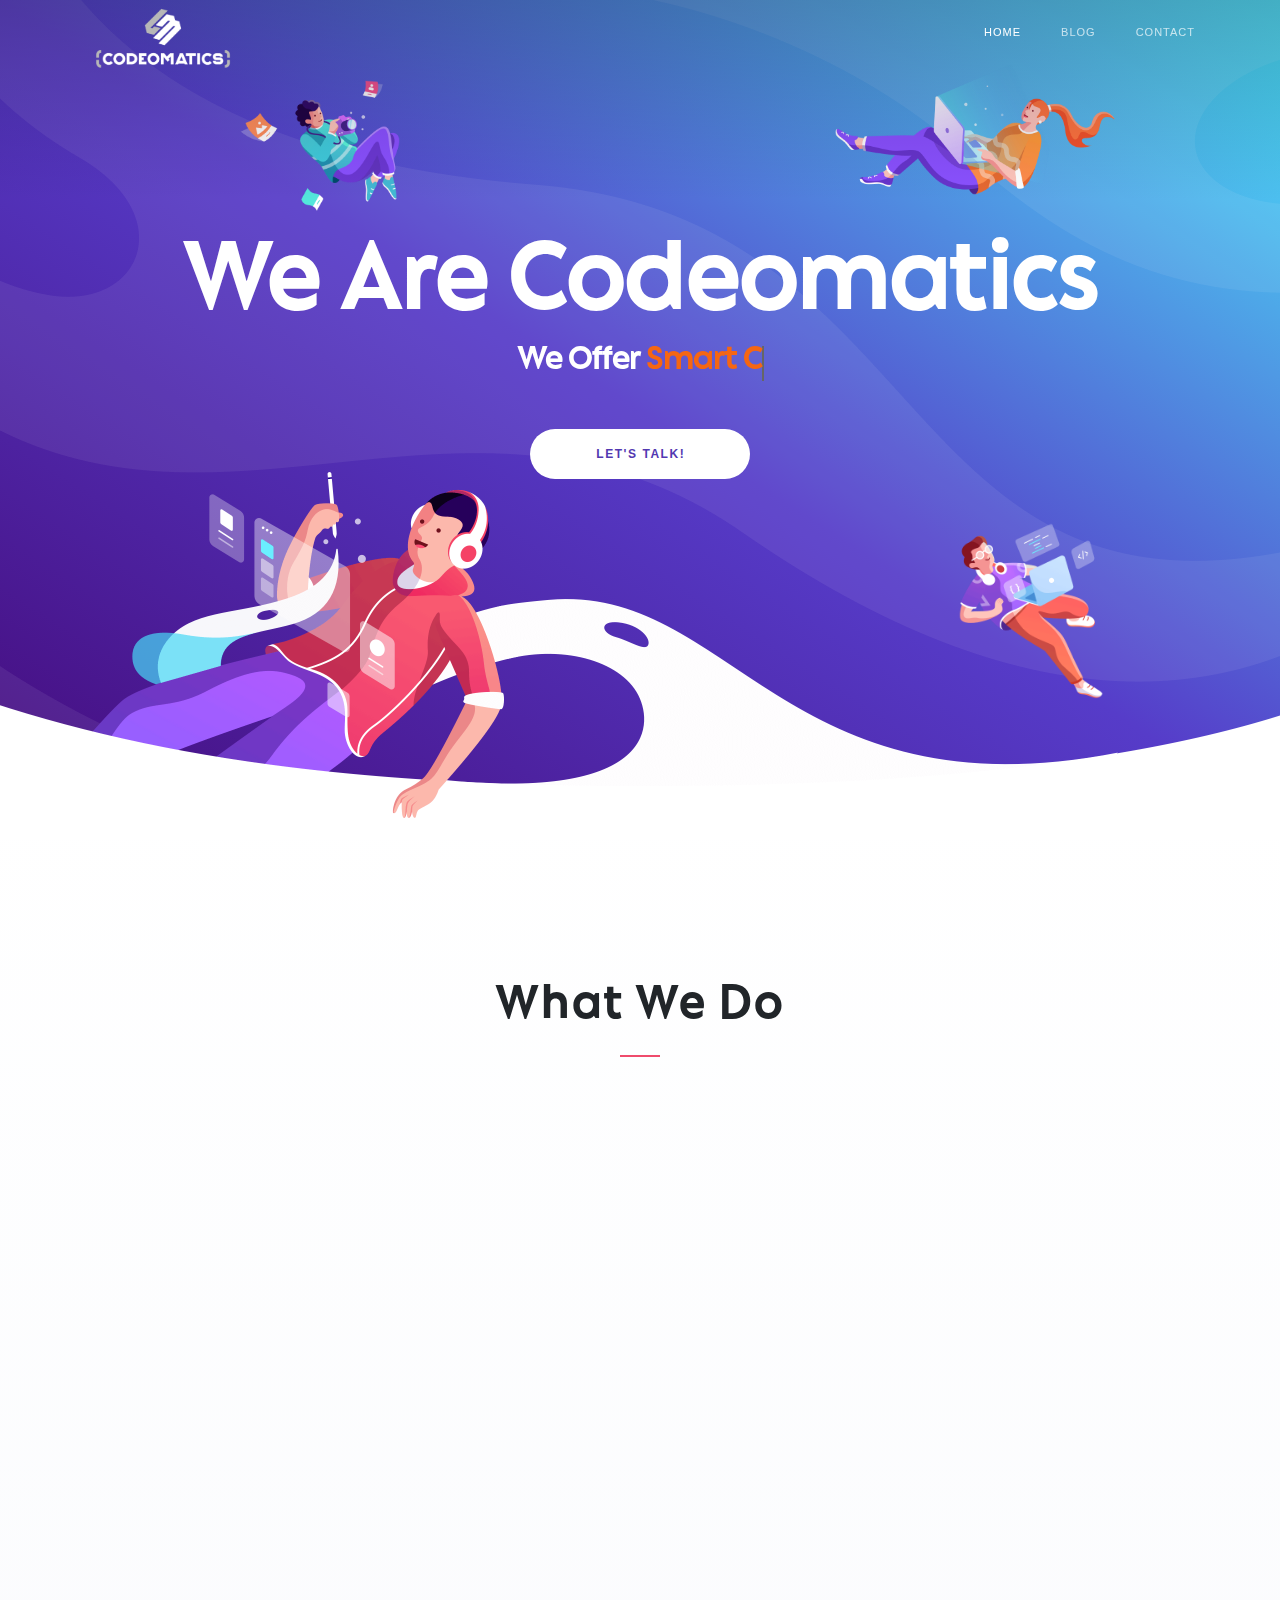
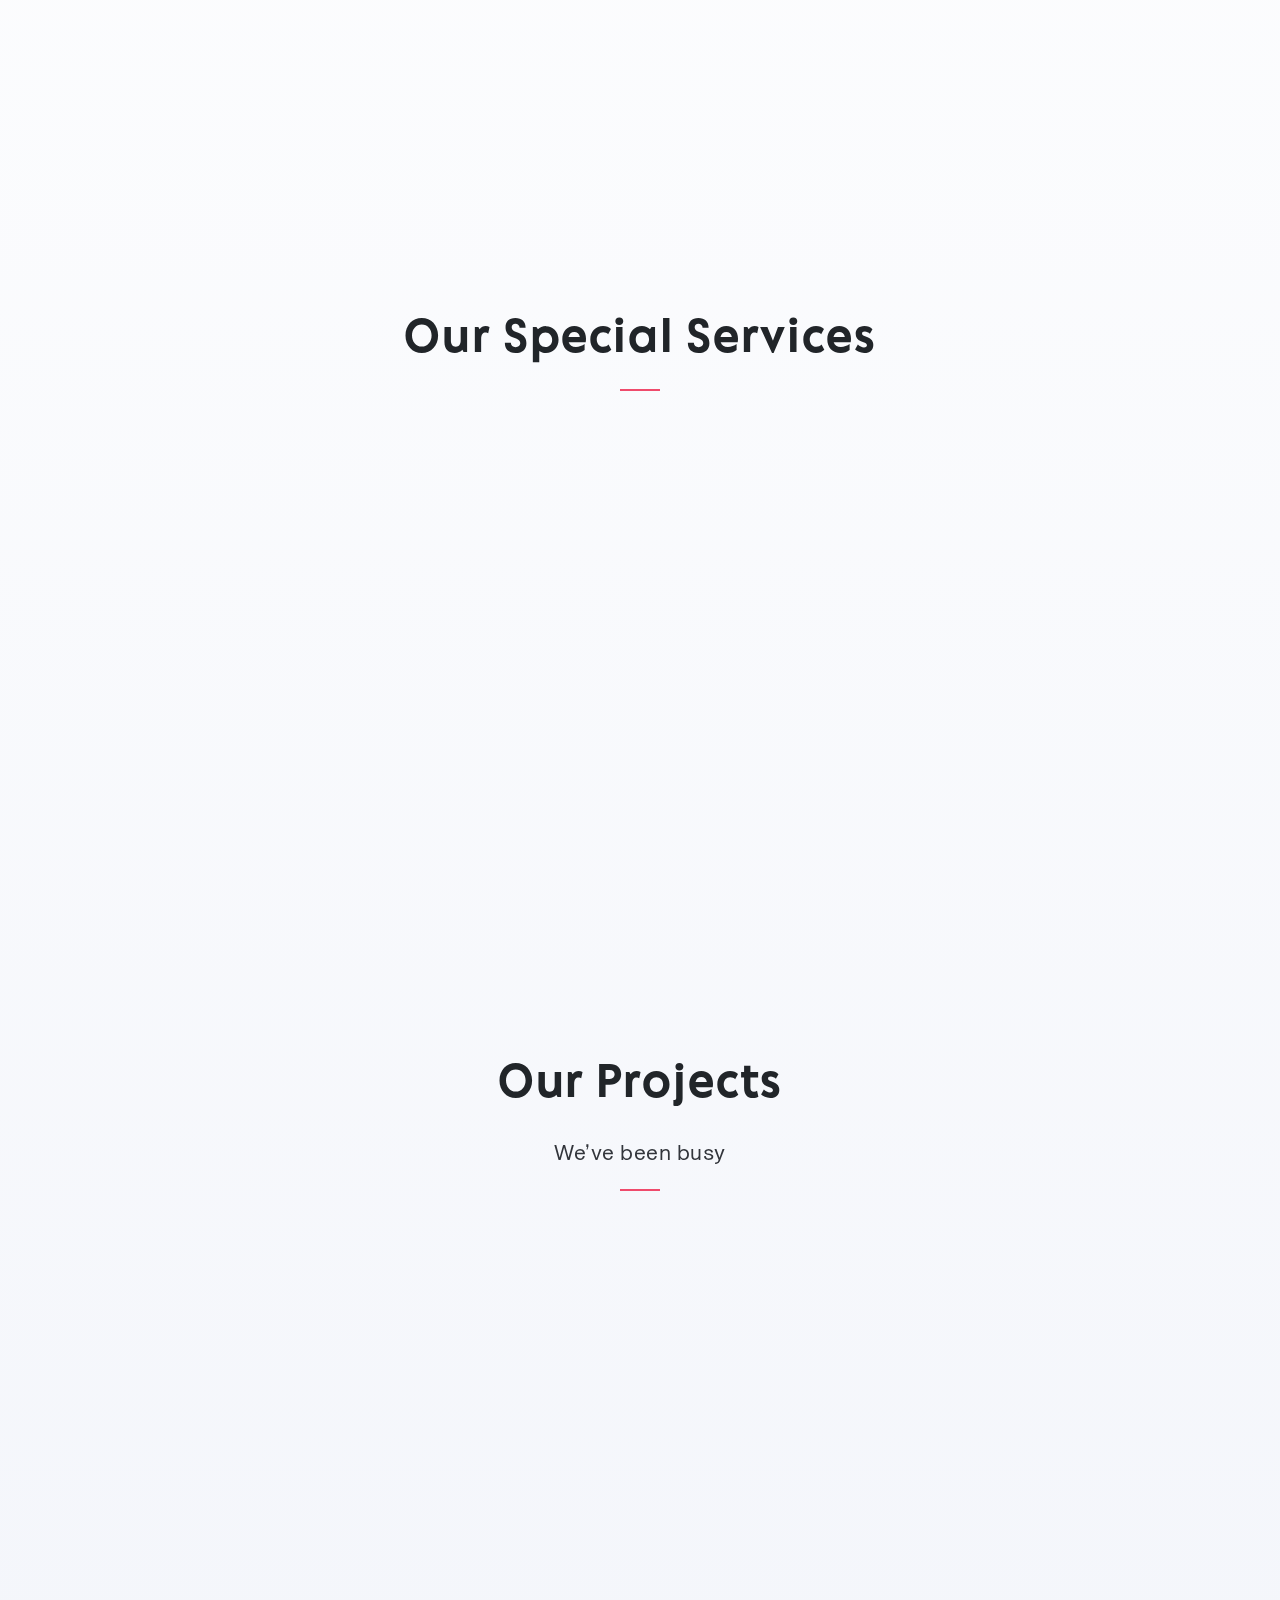
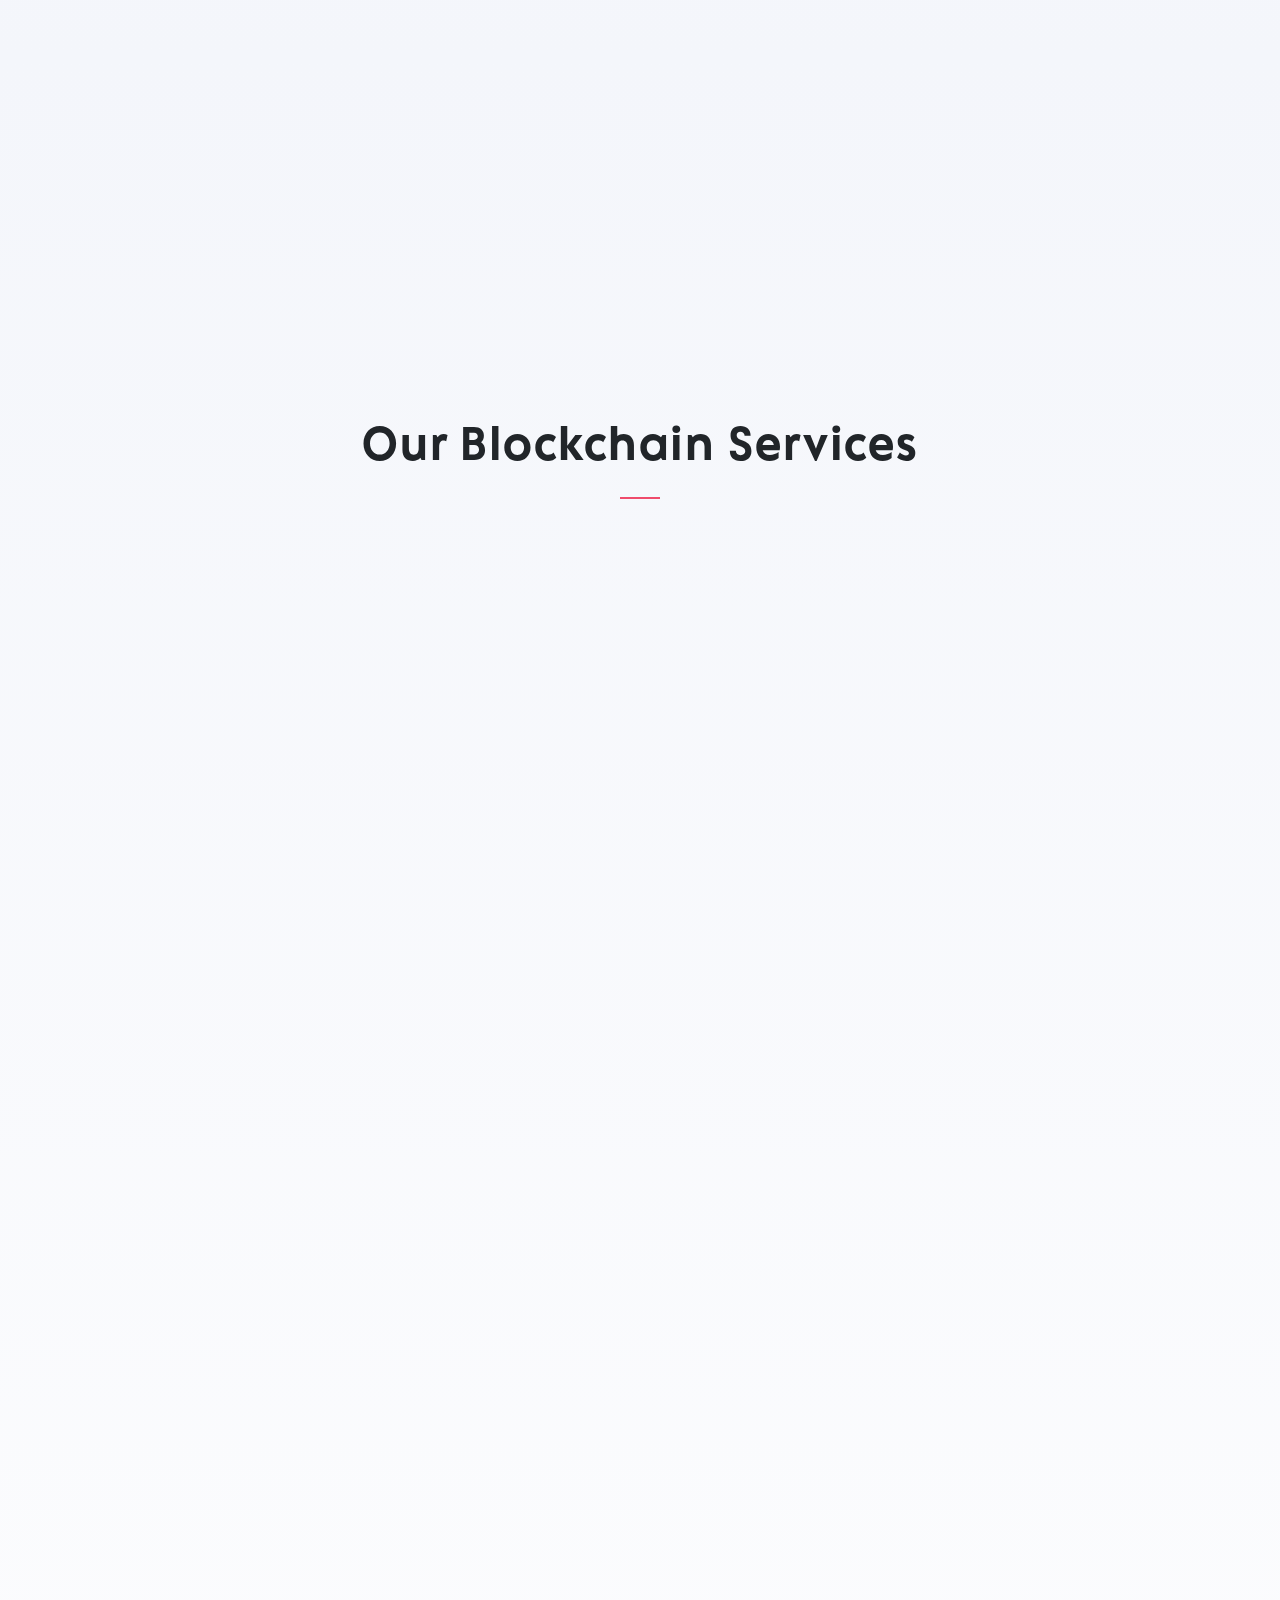
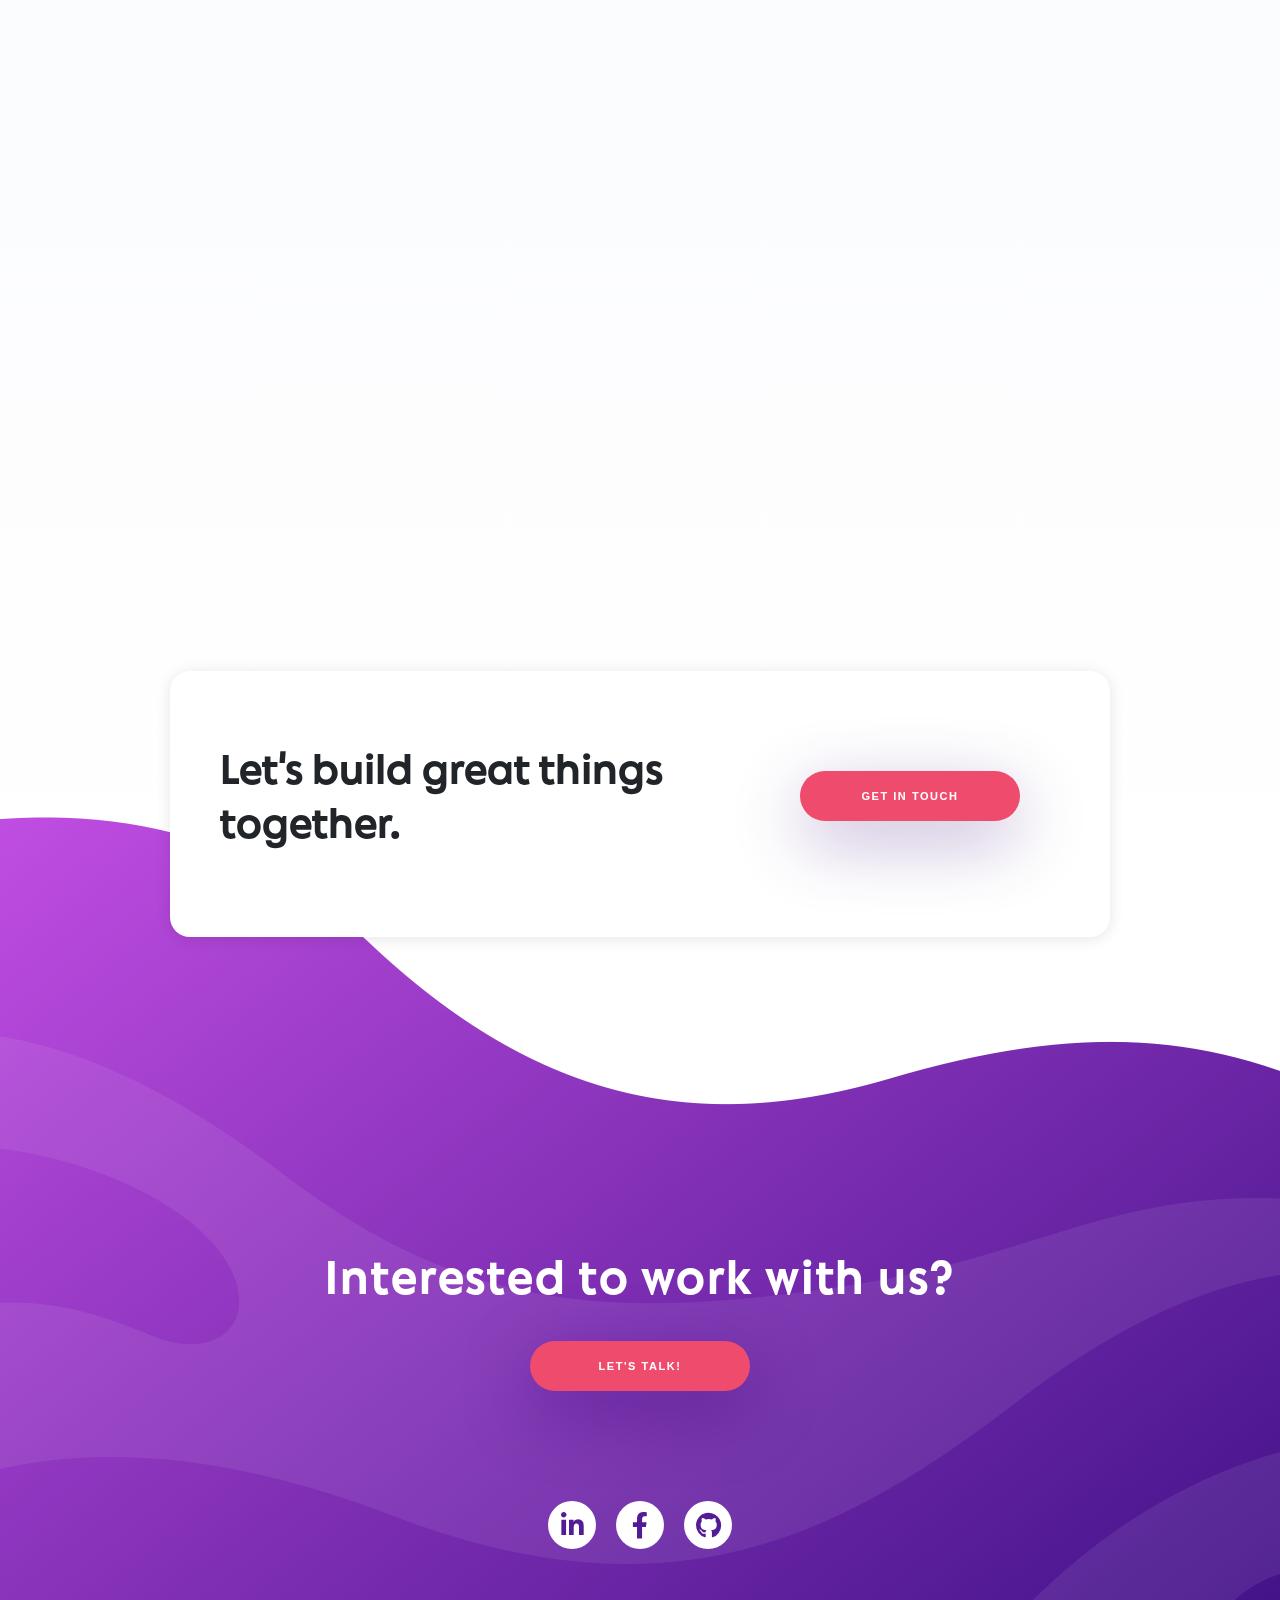
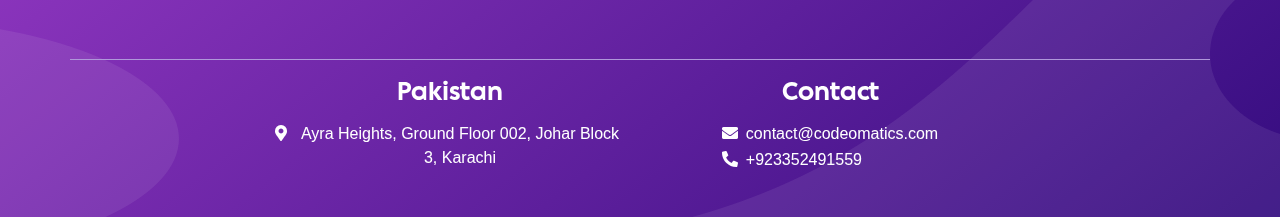
==== commit aa1aa673: "contact added" ====
--- a/index.html
+++ b/index.html
@@ -463,7 +463,7 @@
                 <div>
                   <h3>Pakistan</h3>
                   <div class="d-flex justify-content-center">
-                    <span class="mr-2"><i class="fas fa-map-marker-alt"></i></span
+                    <span class="mr-2"><i class="fas fa-map-marker-alt"></i></span>
                     <address class="mb-0">Ayra Heights, Ground Floor 002, Johar Block 3, Karachi </address>
                   </div>
                 </div>
@@ -475,15 +475,15 @@
                     <div class="d-flex justify-content-center footerContactDiv">
                       <ul>
                         <li >
-                          <a href="mailto:someone@example.com">
+                          <a href="mailto:contact@codeomatics.com">
                             <span class="mr-2"><i class="fas fa-envelope"></i></span>
-                            <address class="mb-0">example@gmail.com</address>
+                            <address class="mb-0">contact@codeomatics.com</address>
                           </a>
                         </li>
                         <li >
-                          <a href="tel:+9212345678">
+                          <a href="tel:+923352491559">
                             <span class="mr-2"><i class="fa fa-phone phoneIcon"></i></span>
-                            <address class="mb-0 ">9212345678</address>
+                            <address class="mb-0 ">+923352491559</address>
                           </a>
                         </li>
                       </ul>
--- a/css/services.css
+++ b/css/services.css
@@ -1,5 +1,5 @@
 .servicePage h2{
-    font-size: 35px;
+    font-size: 40px;
 }
 .hero-text h2 {
     font-size: 30px !important;
@@ -11,7 +11,7 @@
     color: #fff;
 }
 .typeWriter-text{
-    color: #dc6e1f;
+    color: #f56613;
 }
 .serviceFirstSec .letsTalkBtn:hover{
     background-color: #dc6e1f;
@@ -21,23 +21,27 @@
     color: white !important;
 }
 .serviceSecondSec .letsBuildDiv{
-    box-shadow: 0 0 63px 0 rgb(11 91 165 / 40%);
+    box-shadow: 0px 2px 15px rgb(0 0 0 / 10%);
     transition: background .3s,border .3s,border-radius .3s,box-shadow .3s;
     margin-top: 0;
     margin-bottom: -80px;
-    padding: 80px 50px 70px;
+    padding: 50px 30px;
     border-radius: 20px;
     width: 100%;
     margin: 80px 0;
     max-width: 940px;
     margin-left: auto;
     margin-right: auto;
+    background-color: white;
 }
 .serviceSecondSec{
+    position: relative;
+    margin-bottom: -200px;
+
     z-index: 5;
 }
 .serviceSecondSec .letsBuildDiv .getInTouchBtn{
-    box-shadow: 0 20px 70px 0 rgb(55 5 118 / 40%);
+    box-shadow: 0 20px 70px 0 rgb(55 5 118 / 30%);
     color: #fff;
     background-color: #ef4b6c;
     height: 50px;
@@ -62,22 +66,44 @@
 
 }
 .serviceSecondSec .letsBuildDiv h2{
-    font-size: 35px;
+    font-size: 28px;
 }
 .servicePage .publication{
     color: white;
     background-color: #563cc9;
     padding: 80px 0;
 }
+@media (min-width: 1280px){
+    .servicePage h2{
+        font-size: 50px;
+    }
+    .serviceSecondSec .letsBuildDiv h2{
+        font-size: 50px;
+    }
+}
 @media (min-width: 768px){
     .hero-text h2 {
-        font-size: 40px !important;
+        font-size: 35px !important;
     }
     .serviceSecondSec .letsBuildDiv h2{
-        font-size: 50px;
+        font-size: 45px;
     }
     .servicePage h2{
-        font-size: 50px;
+        font-size: 45px;
+    }
+    .serviceSecondSec .letsBuildDiv{
+        box-shadow: 0px 2px 15px rgb(0 0 0 / 10%);
+        transition: background .3s,border .3s,border-radius .3s,box-shadow .3s;
+        margin-top: 0;
+        margin-bottom: -80px;
+        padding: 80px 50px 70px;
+        border-radius: 20px;
+        width: 100%;
+        margin: 80px 0;
+        max-width: 940px;
+        margin-left: auto;
+        margin-right: auto;
+        background-color: white;
     }
 
 
@@ -87,4 +113,381 @@
         text-align: center;
     }
      
-}+}
+
+/* service section */
+.service-container{
+    z-index: 10;
+    padding: 100px 0 84px;
+}
+.services-col{
+    padding: 50px 20px;
+    margin-top: 35px;
+    margin-bottom: 25px;
+    text-align: center;
+    height: 200px;
+    position: relative;
+    background: #fff;
+    box-shadow: 0px 2px 15px rgb(0 0 0 / 10%);
+    border-top-left-radius: 10px;
+    border-top-right-radius: 10px;
+}
+
+.service-container .col-hover::after {
+    content: '';
+    display: block;
+    width: 0;
+    height: 4px;
+    background: #563cc9;
+    transition: width .3s;
+    margin-top: -26px;
+}
+.service-container .col-hover:hover::after {
+    width: 100%;
+    /* transition: width .3s; */
+}
+.services-col .circle {
+    position: absolute;
+    top: -36px;
+    left: calc(50% - 36px);
+    transition: 0.2s;
+    border-radius: 50%;
+    border: 6px solid #fff;
+    display: flex;
+    justify-content: center;
+    align-items: center;
+    flex-direction: column;
+    text-align: center;
+    width: 72px;
+    height: 72px;
+    background: #563cc9;
+}
+
+.services-col img{
+    width: 30px;
+}
+.services-col p{
+    overflow: hidden;
+    text-overflow: ellipsis;
+    display: -webkit-box;
+    -webkit-box-orient: vertical;
+    -webkit-line-clamp: 3;
+    color: #626881;
+}
+.services-col .icon{
+    color: #fff;
+    font-size: 24px;
+    line-height: 0;
+}
+
+.service-container .heading{
+    position: relative;
+    text-align: center;
+}
+.service-container .heading::before{
+    width: 40px;
+    height: 2px;
+    content: "";
+    position: absolute;
+    bottom: 0;
+    left: 50%;
+    background-color: #ef4b6c;
+    transform: translateX(-50%);
+}
+.z-1{
+    z-index: 1;
+}
+.z-10{
+    z-index: 10;
+}
+.z-30{
+    z-index: 10;
+}
+.z-50{
+    z-index: 10;
+}
+.filter-invert{
+    filter: invert(1);
+}
+
+/* desscription */
+.desc-section{
+    margin-top: 200px;
+    margin-bottom: 120px;
+}
+.desc-section .heading{
+    position: relative;
+    /* text-align: center; */
+}
+.desc-section img{
+    border-radius: 10px;
+}
+.fs-20{
+    font-size: 20px;
+}
+/* .desc-section .heading::before{
+    width: 40px;
+    height: 2px;
+    content: "";
+    position: absolute;
+    bottom: 0;
+    left: 50%;
+    background-color: #ef4b6c;
+    transform: translateX(-50%);
+} */
+.descLogoDiv{
+    border-top: 2px solid #e0dee6;
+    position: relative;
+    z-index: 1;
+    justify-content: center;
+    display: flex;
+}
+.descLogoDiv .circle{
+    width: 150px;
+    height: 150px;
+    border-radius: 50%;
+    border: 5px solid #d9d7e2;
+    display: flex;
+    justify-content: center;
+    align-items: center;
+    background: white;
+    margin-top: -80px;
+}
+.descLogoDiv .icon{
+    font-size: 110px;
+}
+.lh1-5{
+    line-height: 1.5;
+}
+.mt-100{
+    margin-top: 100px;
+}
+.footerAddressRow{
+    justify-content: center;
+    text-align: center;
+    /* padding-top: 70px; */
+    color: white;
+    border-top: 1px solid #af98da;
+    padding-top: 20px;
+}
+.HowWorkSection{
+    padding: 50px 0;
+    text-align: center;
+    background-image: linear-gradient(to bottom right,#c04de2,#340c7f);
+    color: white;
+}
+.HowWorkSection p{
+    color: white;
+}
+.moretext {
+    display: none;
+}
+.moreless-button{
+    background: none;
+    border: none;
+    color: #8254e5;
+    outline: none;
+}   
+.moreless-button:hover,.moreless-button:focus{
+    outline: none;
+    text-decoration: underline;
+}
+.problemsSec{
+    padding: 90px 0;
+}
+.problemsSec .problemsSecCol1{
+    padding: 75px 40px;
+    background-color: #b5c3f1;
+    color: black;
+    border-radius: 40px;
+}
+.problemsSec .problemsSecCol2{
+    padding: 60px 40px;
+    background-color: #340c7f;
+    color: #eae0e0;
+    border-radius: 40px;
+    margin: 0 55px 0 -55px;
+}
+.problemsSecCol1 p{
+    color: black;
+}
+.problemsSecCol2 p{
+    color: white;
+}
+.problemsSec .problems{
+    font-size: 18px;
+    font-weight: 500;
+    padding-left: 3rem;
+    margin-bottom: 0.5rem;
+}
+.problemsSec .problems2{
+    font-size: 18px;
+    font-weight: 500;
+    margin-bottom: 0.5rem;
+}
+.problemsSec h2{
+    color: #340c7f;
+    font-size: 28px;
+    margin-bottom: 30px;
+}
+.problemsSec .row{
+    align-items: center;
+}
+@media(max-width:768px){
+    .problemsSec .problemsSecCol2{
+        
+        margin: 0;
+    }
+    .problemsSec .problems2{
+        padding-left: 3rem;
+        margin-top: 2rem;
+    }
+}
+.slide {
+    display: none;
+    background: salmon;
+    padding: 10px;
+    border-top-left-radius: 5px;
+    border-top-right-radius: 5px;
+    height: 300px;
+  }
+  
+.Sliders{
+    transition: transform 0.5s ease-in-out;
+
+}
+  .active {
+    display: block;
+  }
+  .itemSlider:not(.Active) {
+    visibility: hidden;
+    opacity: 0;
+    display: none;
+}
+.buttonsSlider .next {
+    cursor: pointer;
+    color: #fff;
+    position: absolute;
+    right: 2%;
+    top: 55%;
+    transform: translateY(-50%);
+    display: flex;
+    justify-content: center;
+    align-items: center;
+    width: 40px;
+    height: 40px;
+    background-color: rgba(100, 100, 100, 0.5);
+    border-radius: 100px;
+    transition-duration: 0.1s;
+    font-size: 30px;
+}
+.buttonsSlider .next:hover {
+    transform: translateY(-50%) scale(1.1, 1.1);
+}
+.prev {
+    cursor: pointer;
+    color: #fff;
+    position: absolute;
+    left: 2%;
+    top: 55%;
+    transform: translateY(-50%);
+    display: flex;
+    justify-content: center;
+    align-items: center;
+    width: 40px;
+    height: 40px;
+    background-color: rgba(100, 100, 100, 0.5);
+    border-radius: 100px;
+    transition-duration: 0.1s;
+    font-size: 30px;
+}
+.prev:hover {
+    transform: translateY(-50%) scale(1.1, 1.1);
+}
+.dots {
+    display: flex;
+    position: absolute;
+    bottom: 4%;
+    left: 50%;
+    transform: translateX(-50%);
+}
+.dots .dot {
+    width: 15px;
+    height: 15px;
+    display: flex;
+    border-radius: 100px;
+    margin: 0 5px;
+    cursor: pointer;
+}
+.dots .dot:not(.ActiveDot) {
+    background-color: #b5c3f1;
+}
+
+.dot.ActiveDot {
+    background-color: #340c7f;
+}
+
+.itemSlider.Active {
+    visibility: visible;
+    opacity: 1;
+    display: flex;
+}
+
+/* token section */
+.tokenDiv{
+    padding: 20px;
+    box-shadow: 0px 2px 15px rgb(0 0 0 / 10%);
+    border-radius: 10px;
+    text-align: center;
+    border-bottom: 5px solid #340c7f;
+    transition: all 0.3s;
+}
+.tokenDiv:hover{
+    transform: translateY(-10px);
+}
+.tokenSec{
+    margin-top: 120px;
+    margin-bottom: 120px;
+}
+.tokenDiv .tokenHeading{
+    height: 100px;
+    width: 100px;
+    box-shadow: 0px 2px 15px rgb(0 0 0 / 10%);
+    border-radius: 50%;
+    display: flex;
+    justify-content: center;
+    align-items: center;
+    margin: 0 auto 20px auto;
+    background-color: #340c7f;
+    color: white;
+    border: 5px solid #c04de2;
+}
+.tokenSec h2{
+    margin-bottom: 40px;
+    color: #340c7f;
+}
+.outline-none{
+    outline: none;
+}
+.outline-none:focus,.outline-none:active{
+    outline: none;
+}
+.phoneIcon{
+    transform: rotateY(180deg);
+}
+.footerContactDiv ul{
+    list-style: none;
+    margin-bottom: 0;
+    padding-left: 0;
+}
+.footerContactDiv a{
+    display: flex;
+    text-decoration: none;
+    color: #fff;
+    margin-bottom: 2px;
+}
+.footerContactDiv a:hover{
+    text-decoration: underline;
+    color: #fff;
+    opacity: 0.8;
+}
--- a/css/css-main.min.css
+++ b/css/css-main.min.css
@@ -3,4 +3,4 @@
  * Copyright 2011-2018 The Bootstrap Authors
  * Copyright 2011-2018 Twitter, Inc.
  * Licensed under MIT (https://github.com/twbs/bootstrap/blob/master/LICENSE)
-*/:root{--blue:#007bff;--indigo:#6610f2;--purple:#6f42c1;--pink:#e83e8c;--red:#dc3545;--orange:#fd7e14;--yellow:#ffc107;--green:#28a745;--teal:#20c997;--cyan:#17a2b8;--white:#fff;--gray:#6c757d;--gray-dark:#343a40;--primary:#007bff;--secondary:#6c757d;--success:#28a745;--info:#17a2b8;--warning:#ffc107;--danger:#dc3545;--light:#f8f9fa;--dark:#343a40;--breakpoint-xs:0;--breakpoint-sm:576px;--breakpoint-md:768px;--breakpoint-lg:992px;--breakpoint-xl:1200px;--font-family-sans-serif:-apple-system,BlinkMacSystemFont,"Segoe UI",Roboto,"Helvetica Neue",Arial,sans-serif,"Apple Color Emoji","Segoe UI Emoji","Segoe UI Symbol";--font-family-monospace:SFMono-Regular,Menlo,Monaco,Consolas,"Liberation Mono","Courier New",monospace}*,:after,:before{box-sizing:border-box}html{font-family:sans-serif;line-height:1.15;-webkit-text-size-adjust:100%;-ms-text-size-adjust:100%;-ms-overflow-style:scrollbar;-webkit-tap-highlight-color:transparent}@-ms-viewport{width:device-width}article,aside,dialog,figcaption,figure,footer,header,hgroup,main,nav,section{display:block}body{margin:0;font-family:Basel,-apple-system,BlinkMacSystemFont,Segoe UI,Roboto,Helvetica Neue,Arial,sans-serif;font-size:1rem;font-weight:400;line-height:1.5;color:#212529;text-align:left;background-color:#fff}[tabindex="-1"]:focus{outline:0!important}hr{box-sizing:content-box;height:0;overflow:visible}h1,h2,h3,h4,h5,h6{margin-top:0;margin-bottom:.5rem}p{margin-top:0;margin-bottom:1rem}abbr[data-original-title],abbr[title]{text-decoration:underline;-webkit-text-decoration:underline dotted;text-decoration:underline dotted;cursor:help;border-bottom:0}address{font-style:normal;line-height:inherit}address,dl,ol,ul{margin-bottom:1rem}dl,ol,ul{margin-top:0}ol ol,ol ul,ul ol,ul ul{margin-bottom:0}dt{font-weight:700}dd{margin-bottom:.5rem;margin-left:0}blockquote{margin:0 0 1rem}dfn{font-style:italic}b,strong{font-weight:bolder}small{font-size:80%}sub,sup{position:relative;font-size:75%;line-height:0;vertical-align:baseline}sub{bottom:-.25em}sup{top:-.5em}a{color:#007bff;text-decoration:none;background-color:transparent;-webkit-text-decoration-skip:objects}a:hover{color:#0056b3;text-decoration:underline}a:not([href]):not([tabindex]),a:not([href]):not([tabindex]):focus,a:not([href]):not([tabindex]):hover{color:inherit;text-decoration:none}a:not([href]):not([tabindex]):focus{outline:0}code,kbd,pre,samp{font-family:Basel,monospace,monospace;font-size:1em}pre{margin-top:0;margin-bottom:1rem;overflow:auto;-ms-overflow-style:scrollbar}figure{margin:0 0 1rem}img{vertical-align:middle;border-style:none}svg:not(:root){overflow:hidden}table{border-collapse:collapse}caption{padding-top:.75rem;padding-bottom:.75rem;color:#6c757d;text-align:left;caption-side:bottom}th{text-align:inherit}label{display:inline-block;margin-bottom:.5rem}button{border-radius:0}button:focus{outline:1px dotted;outline:5px auto -webkit-focus-ring-color}button,input,optgroup,select,textarea{margin:0;font-family:Basel;font-size:inherit;line-height:inherit}button,input{overflow:visible}button,select{text-transform:none}[type=reset],[type=submit],button,html [type=button]{-webkit-appearance:button}[type=button]::-moz-focus-inner,[type=reset]::-moz-focus-inner,[type=submit]::-moz-focus-inner,button::-moz-focus-inner{padding:0;border-style:none}input[type=checkbox],input[type=radio]{box-sizing:border-box;padding:0}input[type=date],input[type=datetime-local],input[type=month],input[type=time]{-webkit-appearance:listbox}textarea{overflow:auto;resize:vertical}fieldset{min-width:0;padding:0;margin:0;border:0}legend{display:block;width:100%;max-width:100%;padding:0;margin-bottom:.5rem;font-size:1.5rem;line-height:inherit;color:inherit;white-space:normal}progress{vertical-align:baseline}[type=number]::-webkit-inner-spin-button,[type=number]::-webkit-outer-spin-button{height:auto}[type=search]{outline-offset:-2px;-webkit-appearance:none}[type=search]::-webkit-search-cancel-button,[type=search]::-webkit-search-decoration{-webkit-appearance:none}::-webkit-file-upload-button{font:inherit;-webkit-appearance:button}output{display:inline-block}summary{display:list-item;cursor:pointer}template{display:none}[hidden]{display:none!important}.h1,.h2,.h3,.h4,.h5,.h6,h1,h2,h3,h4,h5,h6{margin-bottom:.5rem;font-family:'Art Basel Headline';font-weight:500;line-height:1.2;color:inherit}.h1,h1{font-size:2.5rem}.h2,h2{font-size:2rem}.h3,h3{font-size:1.75rem}.h4,h4{font-size:1.5rem}.h5,h5{font-size:1.25rem}.h6,h6{font-size:1rem}.lead{font-size:1.25rem;font-weight:300}.display-1{font-size:6rem}.display-1,.display-2{font-weight:300;line-height:1.2}.display-2{font-size:5.5rem}.display-3{font-size:4.5rem}.display-3,.display-4{font-weight:300;line-height:1.2}.display-4{font-size:3.5rem}hr{margin-top:1rem;margin-bottom:1rem;border:0;border-top:1px solid rgba(0,0,0,.1)}.small,small{font-size:80%;font-weight:400}.mark,mark{padding:.2em;background-color:#fcf8e3}.list-inline,.list-unstyled{padding-left:0;list-style:none}.list-inline-item{display:inline-block}.list-inline-item:not(:last-child){margin-right:.5rem}.initialism{font-size:90%;text-transform:uppercase}.blockquote{margin-bottom:1rem;font-size:1.25rem}.blockquote-footer{display:block;font-size:80%;color:#6c757d}.blockquote-footer:before{content:"\2014 \00A0"}.img-fluid,.img-thumbnail{max-width:100%;height:auto}.img-thumbnail{padding:.25rem;background-color:#fff;border:1px solid #dee2e6;border-radius:.25rem}.figure{display:inline-block}.figure-img{margin-bottom:.5rem;line-height:1}.figure-caption{font-size:90%;color:#6c757d}code,kbd,pre,samp{font-family:Basel,SFMono-Regular,Menlo,Monaco,Consolas,Liberation Mono,Courier New,monospace}code{font-size:87.5%;color:#e83e8c;word-break:break-word}a>code{color:inherit}kbd{padding:.2rem .4rem;font-size:87.5%;color:#fff;background-color:#212529;border-radius:.2rem}kbd kbd{padding:0;font-size:100%;font-weight:700}pre{display:block;font-size:87.5%;color:#212529}pre code{font-size:inherit;color:inherit;word-break:normal}.pre-scrollable{max-height:340px;overflow-y:scroll}.container{width:100%;padding-right:15px;padding-left:15px;margin-right:auto;margin-left:auto}@media (min-width:576px){.container{max-width:540px}}@media (min-width:768px){.container{max-width:720px}}@media (min-width:992px){.container{max-width:960px}}.container-fluid{width:100%;padding-right:15px;padding-left:15px;margin-right:auto;margin-left:auto}.row{display:-ms-flexbox;display:flex;-ms-flex-wrap:wrap;flex-wrap:wrap;margin-right:-15px;margin-left:-15px}.no-gutters{margin-right:0;margin-left:0}.no-gutters>.col,.no-gutters>[class*=col-]{padding-right:0;padding-left:0}.col,.col-1,.col-2,.col-3,.col-4,.col-5,.col-6,.col-7,.col-8,.col-9,.col-10,.col-11,.col-12,.col-auto,.col-lg,.col-lg-1,.col-lg-2,.col-lg-3,.col-lg-4,.col-lg-5,.col-lg-6,.col-lg-7,.col-lg-8,.col-lg-9,.col-lg-10,.col-lg-11,.col-lg-12,.col-lg-auto,.col-md,.col-md-1,.col-md-2,.col-md-3,.col-md-4,.col-md-5,.col-md-6,.col-md-7,.col-md-8,.col-md-9,.col-md-10,.col-md-11,.col-md-12,.col-md-auto,.col-sm,.col-sm-1,.col-sm-2,.col-sm-3,.col-sm-4,.col-sm-5,.col-sm-6,.col-sm-7,.col-sm-8,.col-sm-9,.col-sm-10,.col-sm-11,.col-sm-12,.col-sm-auto,.col-xl,.col-xl-1,.col-xl-2,.col-xl-3,.col-xl-4,.col-xl-5,.col-xl-6,.col-xl-7,.col-xl-8,.col-xl-9,.col-xl-10,.col-xl-11,.col-xl-12,.col-xl-auto{position:relative;width:100%;min-height:1px;padding-right:15px;padding-left:15px}.col{-ms-flex-preferred-size:0;flex-basis:0;-ms-flex-positive:1;flex-grow:1;max-width:100%}.col-auto{-ms-flex:0 0 auto;flex:0 0 auto;width:auto;max-width:none}.col-1{-ms-flex:0 0 8.333333%;flex:0 0 8.333333%;max-width:8.333333%}.col-2{-ms-flex:0 0 16.666667%;flex:0 0 16.666667%;max-width:16.666667%}.col-3{-ms-flex:0 0 25%;flex:0 0 25%;max-width:25%}.col-4{-ms-flex:0 0 33.333333%;flex:0 0 33.333333%;max-width:33.333333%}.col-5{-ms-flex:0 0 41.666667%;flex:0 0 41.666667%;max-width:41.666667%}.col-6{-ms-flex:0 0 50%;flex:0 0 50%;max-width:50%}.col-7{-ms-flex:0 0 58.333333%;flex:0 0 58.333333%;max-width:58.333333%}.col-8{-ms-flex:0 0 66.666667%;flex:0 0 66.666667%;max-width:66.666667%}.col-9{-ms-flex:0 0 75%;flex:0 0 75%;max-width:75%}.col-10{-ms-flex:0 0 83.333333%;flex:0 0 83.333333%;max-width:83.333333%}.col-11{-ms-flex:0 0 91.666667%;flex:0 0 91.666667%;max-width:91.666667%}.col-12{-ms-flex:0 0 100%;flex:0 0 100%;max-width:100%}.order-first{-ms-flex-order:-1;order:-1}.order-last{-ms-flex-order:13;order:13}.order-0{-ms-flex-order:0;order:0}.order-1{-ms-flex-order:1;order:1}.order-2{-ms-flex-order:2;order:2}.order-3{-ms-flex-order:3;order:3}.order-4{-ms-flex-order:4;order:4}.order-5{-ms-flex-order:5;order:5}.order-6{-ms-flex-order:6;order:6}.order-7{-ms-flex-order:7;order:7}.order-8{-ms-flex-order:8;order:8}.order-9{-ms-flex-order:9;order:9}.order-10{-ms-flex-order:10;order:10}.order-11{-ms-flex-order:11;order:11}.order-12{-ms-flex-order:12;order:12}.offset-1{margin-left:8.333333%}.offset-2{margin-left:16.666667%}.offset-3{margin-left:25%}.offset-4{margin-left:33.333333%}.offset-5{margin-left:41.666667%}.offset-6{margin-left:50%}.offset-7{margin-left:58.333333%}.offset-8{margin-left:66.666667%}.offset-9{margin-left:75%}.offset-10{margin-left:83.333333%}.offset-11{margin-left:91.666667%}@media (min-width:576px){.col-sm{-ms-flex-preferred-size:0;flex-basis:0;-ms-flex-positive:1;flex-grow:1;max-width:100%}.col-sm-auto{-ms-flex:0 0 auto;flex:0 0 auto;width:auto;max-width:none}.col-sm-1{-ms-flex:0 0 8.333333%;flex:0 0 8.333333%;max-width:8.333333%}.col-sm-2{-ms-flex:0 0 16.666667%;flex:0 0 16.666667%;max-width:16.666667%}.col-sm-3{-ms-flex:0 0 25%;flex:0 0 25%;max-width:25%}.col-sm-4{-ms-flex:0 0 33.333333%;flex:0 0 33.333333%;max-width:33.333333%}.col-sm-5{-ms-flex:0 0 41.666667%;flex:0 0 41.666667%;max-width:41.666667%}.col-sm-6{-ms-flex:0 0 50%;flex:0 0 50%;max-width:50%}.col-sm-7{-ms-flex:0 0 58.333333%;flex:0 0 58.333333%;max-width:58.333333%}.col-sm-8{-ms-flex:0 0 66.666667%;flex:0 0 66.666667%;max-width:66.666667%}.col-sm-9{-ms-flex:0 0 75%;flex:0 0 75%;max-width:75%}.col-sm-10{-ms-flex:0 0 83.333333%;flex:0 0 83.333333%;max-width:83.333333%}.col-sm-11{-ms-flex:0 0 91.666667%;flex:0 0 91.666667%;max-width:91.666667%}.col-sm-12{-ms-flex:0 0 100%;flex:0 0 100%;max-width:100%}.order-sm-first{-ms-flex-order:-1;order:-1}.order-sm-last{-ms-flex-order:13;order:13}.order-sm-0{-ms-flex-order:0;order:0}.order-sm-1{-ms-flex-order:1;order:1}.order-sm-2{-ms-flex-order:2;order:2}.order-sm-3{-ms-flex-order:3;order:3}.order-sm-4{-ms-flex-order:4;order:4}.order-sm-5{-ms-flex-order:5;order:5}.order-sm-6{-ms-flex-order:6;order:6}.order-sm-7{-ms-flex-order:7;order:7}.order-sm-8{-ms-flex-order:8;order:8}.order-sm-9{-ms-flex-order:9;order:9}.order-sm-10{-ms-flex-order:10;order:10}.order-sm-11{-ms-flex-order:11;order:11}.order-sm-12{-ms-flex-order:12;order:12}.offset-sm-0{margin-left:0}.offset-sm-1{margin-left:8.333333%}.offset-sm-2{margin-left:16.666667%}.offset-sm-3{margin-left:25%}.offset-sm-4{margin-left:33.333333%}.offset-sm-5{margin-left:41.666667%}.offset-sm-6{margin-left:50%}.offset-sm-7{margin-left:58.333333%}.offset-sm-8{margin-left:66.666667%}.offset-sm-9{margin-left:75%}.offset-sm-10{margin-left:83.333333%}.offset-sm-11{margin-left:91.666667%}}@media (min-width:768px){.col-md{-ms-flex-preferred-size:0;flex-basis:0;-ms-flex-positive:1;flex-grow:1;max-width:100%}.col-md-auto{-ms-flex:0 0 auto;flex:0 0 auto;width:auto;max-width:none}.col-md-1{-ms-flex:0 0 8.333333%;flex:0 0 8.333333%;max-width:8.333333%}.col-md-2{-ms-flex:0 0 16.666667%;flex:0 0 16.666667%;max-width:16.666667%}.col-md-3{-ms-flex:0 0 25%;flex:0 0 25%;max-width:25%}.col-md-4{-ms-flex:0 0 33.333333%;flex:0 0 33.333333%;max-width:33.333333%}.col-md-5{-ms-flex:0 0 41.666667%;flex:0 0 41.666667%;max-width:41.666667%}.col-md-6{-ms-flex:0 0 50%;flex:0 0 50%;max-width:50%}.col-md-7{-ms-flex:0 0 58.333333%;flex:0 0 58.333333%;max-width:58.333333%}.col-md-8{-ms-flex:0 0 66.666667%;flex:0 0 66.666667%;max-width:66.666667%}.col-md-9{-ms-flex:0 0 75%;flex:0 0 75%;max-width:75%}.col-md-10{-ms-flex:0 0 83.333333%;flex:0 0 83.333333%;max-width:83.333333%}.col-md-11{-ms-flex:0 0 91.666667%;flex:0 0 91.666667%;max-width:91.666667%}.col-md-12{-ms-flex:0 0 100%;flex:0 0 100%;max-width:100%}.order-md-first{-ms-flex-order:-1;order:-1}.order-md-last{-ms-flex-order:13;order:13}.order-md-0{-ms-flex-order:0;order:0}.order-md-1{-ms-flex-order:1;order:1}.order-md-2{-ms-flex-order:2;order:2}.order-md-3{-ms-flex-order:3;order:3}.order-md-4{-ms-flex-order:4;order:4}.order-md-5{-ms-flex-order:5;order:5}.order-md-6{-ms-flex-order:6;order:6}.order-md-7{-ms-flex-order:7;order:7}.order-md-8{-ms-flex-order:8;order:8}.order-md-9{-ms-flex-order:9;order:9}.order-md-10{-ms-flex-order:10;order:10}.order-md-11{-ms-flex-order:11;order:11}.order-md-12{-ms-flex-order:12;order:12}.offset-md-0{margin-left:0}.offset-md-1{margin-left:8.333333%}.offset-md-2{margin-left:16.666667%}.offset-md-3{margin-left:25%}.offset-md-4{margin-left:33.333333%}.offset-md-5{margin-left:41.666667%}.offset-md-6{margin-left:50%}.offset-md-7{margin-left:58.333333%}.offset-md-8{margin-left:66.666667%}.offset-md-9{margin-left:75%}.offset-md-10{margin-left:83.333333%}.offset-md-11{margin-left:91.666667%}}@media (min-width:992px){.col-lg{-ms-flex-preferred-size:0;flex-basis:0;-ms-flex-positive:1;flex-grow:1;max-width:100%}.col-lg-auto{-ms-flex:0 0 auto;flex:0 0 auto;width:auto;max-width:none}.col-lg-1{-ms-flex:0 0 8.333333%;flex:0 0 8.333333%;max-width:8.333333%}.col-lg-2{-ms-flex:0 0 16.666667%;flex:0 0 16.666667%;max-width:16.666667%}.col-lg-3{-ms-flex:0 0 25%;flex:0 0 25%;max-width:25%}.col-lg-4{-ms-flex:0 0 33.333333%;flex:0 0 33.333333%;max-width:33.333333%}.col-lg-5{-ms-flex:0 0 41.666667%;flex:0 0 41.666667%;max-width:41.666667%}.col-lg-6{-ms-flex:0 0 50%;flex:0 0 50%;max-width:50%}.col-lg-7{-ms-flex:0 0 58.333333%;flex:0 0 58.333333%;max-width:58.333333%}.col-lg-8{-ms-flex:0 0 66.666667%;flex:0 0 66.666667%;max-width:66.666667%}.col-lg-9{-ms-flex:0 0 75%;flex:0 0 75%;max-width:75%}.col-lg-10{-ms-flex:0 0 83.333333%;flex:0 0 83.333333%;max-width:83.333333%}.col-lg-11{-ms-flex:0 0 91.666667%;flex:0 0 91.666667%;max-width:91.666667%}.col-lg-12{-ms-flex:0 0 100%;flex:0 0 100%;max-width:100%}.order-lg-first{-ms-flex-order:-1;order:-1}.order-lg-last{-ms-flex-order:13;order:13}.order-lg-0{-ms-flex-order:0;order:0}.order-lg-1{-ms-flex-order:1;order:1}.order-lg-2{-ms-flex-order:2;order:2}.order-lg-3{-ms-flex-order:3;order:3}.order-lg-4{-ms-flex-order:4;order:4}.order-lg-5{-ms-flex-order:5;order:5}.order-lg-6{-ms-flex-order:6;order:6}.order-lg-7{-ms-flex-order:7;order:7}.order-lg-8{-ms-flex-order:8;order:8}.order-lg-9{-ms-flex-order:9;order:9}.order-lg-10{-ms-flex-order:10;order:10}.order-lg-11{-ms-flex-order:11;order:11}.order-lg-12{-ms-flex-order:12;order:12}.offset-lg-0{margin-left:0}.offset-lg-1{margin-left:8.333333%}.offset-lg-2{margin-left:16.666667%}.offset-lg-3{margin-left:25%}.offset-lg-4{margin-left:33.333333%}.offset-lg-5{margin-left:41.666667%}.offset-lg-6{margin-left:50%}.offset-lg-7{margin-left:58.333333%}.offset-lg-8{margin-left:66.666667%}.offset-lg-9{margin-left:75%}.offset-lg-10{margin-left:83.333333%}.offset-lg-11{margin-left:91.666667%}}@media (min-width:1200px){.col-xl{-ms-flex-preferred-size:0;flex-basis:0;-ms-flex-positive:1;flex-grow:1;max-width:100%}.col-xl-auto{-ms-flex:0 0 auto;flex:0 0 auto;width:auto;max-width:none}.col-xl-1{-ms-flex:0 0 8.333333%;flex:0 0 8.333333%;max-width:8.333333%}.col-xl-2{-ms-flex:0 0 16.666667%;flex:0 0 16.666667%;max-width:16.666667%}.col-xl-3{-ms-flex:0 0 25%;flex:0 0 25%;max-width:25%}.col-xl-4{-ms-flex:0 0 33.333333%;flex:0 0 33.333333%;max-width:33.333333%}.col-xl-5{-ms-flex:0 0 41.666667%;flex:0 0 41.666667%;max-width:41.666667%}.col-xl-6{-ms-flex:0 0 50%;flex:0 0 50%;max-width:50%}.col-xl-7{-ms-flex:0 0 58.333333%;flex:0 0 58.333333%;max-width:58.333333%}.col-xl-8{-ms-flex:0 0 66.666667%;flex:0 0 66.666667%;max-width:66.666667%}.col-xl-9{-ms-flex:0 0 75%;flex:0 0 75%;max-width:75%}.col-xl-10{-ms-flex:0 0 83.333333%;flex:0 0 83.333333%;max-width:83.333333%}.col-xl-11{-ms-flex:0 0 91.666667%;flex:0 0 91.666667%;max-width:91.666667%}.col-xl-12{-ms-flex:0 0 100%;flex:0 0 100%;max-width:100%}.order-xl-first{-ms-flex-order:-1;order:-1}.order-xl-last{-ms-flex-order:13;order:13}.order-xl-0{-ms-flex-order:0;order:0}.order-xl-1{-ms-flex-order:1;order:1}.order-xl-2{-ms-flex-order:2;order:2}.order-xl-3{-ms-flex-order:3;order:3}.order-xl-4{-ms-flex-order:4;order:4}.order-xl-5{-ms-flex-order:5;order:5}.order-xl-6{-ms-flex-order:6;order:6}.order-xl-7{-ms-flex-order:7;order:7}.order-xl-8{-ms-flex-order:8;order:8}.order-xl-9{-ms-flex-order:9;order:9}.order-xl-10{-ms-flex-order:10;order:10}.order-xl-11{-ms-flex-order:11;order:11}.order-xl-12{-ms-flex-order:12;order:12}.offset-xl-0{margin-left:0}.offset-xl-1{margin-left:8.333333%}.offset-xl-2{margin-left:16.666667%}.offset-xl-3{margin-left:25%}.offset-xl-4{margin-left:33.333333%}.offset-xl-5{margin-left:41.666667%}.offset-xl-6{margin-left:50%}.offset-xl-7{margin-left:58.333333%}.offset-xl-8{margin-left:66.666667%}.offset-xl-9{margin-left:75%}.offset-xl-10{margin-left:83.333333%}.offset-xl-11{margin-left:91.666667%}}.table{width:100%;max-width:100%;margin-bottom:1rem;background-color:transparent}.table td,.table th{padding:.75rem;vertical-align:top;border-top:1px solid #dee2e6}.table thead th{vertical-align:bottom;border-bottom:2px solid #dee2e6}.table tbody+tbody{border-top:2px solid #dee2e6}.table .table{background-color:#fff}.table-sm td,.table-sm th{padding:.3rem}.table-bordered,.table-bordered td,.table-bordered th{border:1px solid #dee2e6}.table-bordered thead td,.table-bordered thead th{border-bottom-width:2px}.table-striped tbody tr:nth-of-type(odd){background-color:rgba(0,0,0,.05)}.table-hover tbody tr:hover{background-color:rgba(0,0,0,.075)}.table-primary,.table-primary>td,.table-primary>th{background-color:#b8daff}.table-hover .table-primary:hover,.table-hover .table-primary:hover>td,.table-hover .table-primary:hover>th{background-color:#9fcdff}.table-secondary,.table-secondary>td,.table-secondary>th{background-color:#d6d8db}.table-hover .table-secondary:hover,.table-hover .table-secondary:hover>td,.table-hover .table-secondary:hover>th{background-color:#c8cbcf}.table-success,.table-success>td,.table-success>th{background-color:#c3e6cb}.table-hover .table-success:hover,.table-hover .table-success:hover>td,.table-hover .table-success:hover>th{background-color:#b1dfbb}.table-info,.table-info>td,.table-info>th{background-color:#bee5eb}.table-hover .table-info:hover,.table-hover .table-info:hover>td,.table-hover .table-info:hover>th{background-color:#abdde5}.table-warning,.table-warning>td,.table-warning>th{background-color:#ffeeba}.table-hover .table-warning:hover,.table-hover .table-warning:hover>td,.table-hover .table-warning:hover>th{background-color:#ffe8a1}.table-danger,.table-danger>td,.table-danger>th{background-color:#f5c6cb}.table-hover .table-danger:hover,.table-hover .table-danger:hover>td,.table-hover .table-danger:hover>th{background-color:#f1b0b7}.table-light,.table-light>td,.table-light>th{background-color:#fdfdfe}.table-hover .table-light:hover,.table-hover .table-light:hover>td,.table-hover .table-light:hover>th{background-color:#ececf6}.table-dark,.table-dark>td,.table-dark>th{background-color:#c6c8ca}.table-hover .table-dark:hover,.table-hover .table-dark:hover>td,.table-hover .table-dark:hover>th{background-color:#b9bbbe}.table-active,.table-active>td,.table-active>th,.table-hover .table-active:hover,.table-hover .table-active:hover>td,.table-hover .table-active:hover>th{background-color:rgba(0,0,0,.075)}.table .thead-dark th{color:#fff;background-color:#212529;border-color:#32383e}.table .thead-light th{color:#495057;background-color:#e9ecef;border-color:#dee2e6}.table-dark{color:#fff;background-color:#212529}.table-dark td,.table-dark th,.table-dark thead th{border-color:#32383e}.table-dark.table-bordered{border:0}.table-dark.table-striped tbody tr:nth-of-type(odd){background-color:hsla(0,0%,100%,.05)}.table-dark.table-hover tbody tr:hover{background-color:hsla(0,0%,100%,.075)}@media (max-width:575.98px){.table-responsive-sm{display:block;width:100%;overflow-x:auto;-webkit-overflow-scrolling:touch;-ms-overflow-style:-ms-autohiding-scrollbar}.table-responsive-sm>.table-bordered{border:0}}@media (max-width:767.98px){.table-responsive-md{display:block;width:100%;overflow-x:auto;-webkit-overflow-scrolling:touch;-ms-overflow-style:-ms-autohiding-scrollbar}.table-responsive-md>.table-bordered{border:0}}@media (max-width:991.98px){.table-responsive-lg{display:block;width:100%;overflow-x:auto;-webkit-overflow-scrolling:touch;-ms-overflow-style:-ms-autohiding-scrollbar}.table-responsive-lg>.table-bordered{border:0}}@media (max-width:1199.98px){.table-responsive-xl{display:block;width:100%;overflow-x:auto;-webkit-overflow-scrolling:touch;-ms-overflow-style:-ms-autohiding-scrollbar}.table-responsive-xl>.table-bordered{border:0}}.table-responsive{display:block;width:100%;overflow-x:auto;-webkit-overflow-scrolling:touch;-ms-overflow-style:-ms-autohiding-scrollbar}.table-responsive>.table-bordered{border:0}.form-control{display:block;width:100%;padding:.375rem .75rem;font-size:1rem;line-height:1.5;color:#495057;background-color:#fff;background-clip:padding-box;border:1px solid #ced4da;border-radius:.25rem;transition:border-color .15s ease-in-out,box-shadow .15s ease-in-out}.form-control::-ms-expand{background-color:transparent;border:0}.form-control:focus{color:#495057;background-color:#fff;border-color:#80bdff;outline:0;box-shadow:0 0 0 .2rem rgba(0,123,255,.25)}.form-control::-webkit-input-placeholder{color:#6c757d;opacity:1}.form-control::-moz-placeholder{color:#6c757d;opacity:1}.form-control:-ms-input-placeholder,.form-control::-ms-input-placeholder{color:#6c757d;opacity:1}.form-control::placeholder{color:#6c757d;opacity:1}.form-control:disabled,.form-control[readonly]{background-color:#e9ecef;opacity:1}select.form-control:not([size]):not([multiple]){height:calc(2.25rem + 2px)}select.form-control:focus::-ms-value{color:#495057;background-color:#fff}.form-control-file,.form-control-range{display:block;width:100%}.col-form-label{padding-top:calc(.375rem + 1px);padding-bottom:calc(.375rem + 1px);margin-bottom:0;font-size:inherit;line-height:1.5}.col-form-label-lg{padding-top:calc(.5rem + 1px);padding-bottom:calc(.5rem + 1px);font-size:1.25rem;line-height:1.5}.col-form-label-sm{padding-top:calc(.25rem + 1px);padding-bottom:calc(.25rem + 1px);font-size:.875rem;line-height:1.5}.form-control-plaintext{display:block;width:100%;padding-top:.375rem;padding-bottom:.375rem;margin-bottom:0;line-height:1.5;background-color:transparent;border:solid transparent;border-width:1px 0}.form-control-plaintext.form-control-lg,.form-control-plaintext.form-control-sm,.input-group-lg>.form-control-plaintext.form-control,.input-group-lg>.input-group-append>.form-control-plaintext.btn,.input-group-lg>.input-group-append>.form-control-plaintext.input-group-text,.input-group-lg>.input-group-prepend>.form-control-plaintext.btn,.input-group-lg>.input-group-prepend>.form-control-plaintext.input-group-text,.input-group-sm>.form-control-plaintext.form-control,.input-group-sm>.input-group-append>.form-control-plaintext.btn,.input-group-sm>.input-group-append>.form-control-plaintext.input-group-text,.input-group-sm>.input-group-prepend>.form-control-plaintext.btn,.input-group-sm>.input-group-prepend>.form-control-plaintext.input-group-text{padding-right:0;padding-left:0}.form-control-sm,.input-group-sm>.form-control,.input-group-sm>.input-group-append>.btn,.input-group-sm>.input-group-append>.input-group-text,.input-group-sm>.input-group-prepend>.btn,.input-group-sm>.input-group-prepend>.input-group-text{padding:.25rem .5rem;font-size:.875rem;line-height:1.5;border-radius:.2rem}.input-group-sm>.input-group-append>select.btn:not([size]):not([multiple]),.input-group-sm>.input-group-append>select.input-group-text:not([size]):not([multiple]),.input-group-sm>.input-group-prepend>select.btn:not([size]):not([multiple]),.input-group-sm>.input-group-prepend>select.input-group-text:not([size]):not([multiple]),.input-group-sm>select.form-control:not([size]):not([multiple]),select.form-control-sm:not([size]):not([multiple]){height:calc(1.8125rem + 2px)}.form-control-lg,.input-group-lg>.form-control,.input-group-lg>.input-group-append>.btn,.input-group-lg>.input-group-append>.input-group-text,.input-group-lg>.input-group-prepend>.btn,.input-group-lg>.input-group-prepend>.input-group-text{padding:.5rem 1rem;font-size:1.25rem;line-height:1.5;border-radius:.3rem}.input-group-lg>.input-group-append>select.btn:not([size]):not([multiple]),.input-group-lg>.input-group-append>select.input-group-text:not([size]):not([multiple]),.input-group-lg>.input-group-prepend>select.btn:not([size]):not([multiple]),.input-group-lg>.input-group-prepend>select.input-group-text:not([size]):not([multiple]),.input-group-lg>select.form-control:not([size]):not([multiple]),select.form-control-lg:not([size]):not([multiple]){height:calc(2.875rem + 2px)}.form-group{margin-bottom:1rem}.form-text{display:block;margin-top:.25rem}.form-row{display:-ms-flexbox;display:flex;-ms-flex-wrap:wrap;flex-wrap:wrap;margin-right:-5px;margin-left:-5px}.form-row>.col,.form-row>[class*=col-]{padding-right:5px;padding-left:5px}.form-check{position:relative;display:block;padding-left:1.25rem}.form-check-input{position:absolute;margin-top:.3rem;margin-left:-1.25rem}.form-check-input:disabled~.form-check-label{color:#6c757d}.form-check-label{margin-bottom:0}.form-check-inline{display:-ms-inline-flexbox;display:inline-flex;-ms-flex-align:center;align-items:center;padding-left:0;margin-right:.75rem}.form-check-inline .form-check-input{position:static;margin-top:0;margin-right:.3125rem;margin-left:0}.valid-feedback{display:none;width:100%;margin-top:.25rem;font-size:80%;color:#28a745}.valid-tooltip{position:absolute;top:100%;z-index:5;display:none;max-width:100%;padding:.5rem;margin-top:.1rem;font-size:.875rem;line-height:1;color:#fff;background-color:rgba(40,167,69,.8);border-radius:.2rem}.custom-select.is-valid,.form-control.is-valid,.was-validated .custom-select:valid,.was-validated .form-control:valid{border-color:#28a745}.custom-select.is-valid:focus,.form-control.is-valid:focus,.was-validated .custom-select:valid:focus,.was-validated .form-control:valid:focus{border-color:#28a745;box-shadow:0 0 0 .2rem rgba(40,167,69,.25)}.custom-select.is-valid~.valid-feedback,.custom-select.is-valid~.valid-tooltip,.form-control.is-valid~.valid-feedback,.form-control.is-valid~.valid-tooltip,.was-validated .custom-select:valid~.valid-feedback,.was-validated .custom-select:valid~.valid-tooltip,.was-validated .form-control:valid~.valid-feedback,.was-validated .form-control:valid~.valid-tooltip{display:block}.form-check-input.is-valid~.form-check-label,.was-validated .form-check-input:valid~.form-check-label{color:#28a745}.form-check-input.is-valid~.valid-feedback,.form-check-input.is-valid~.valid-tooltip,.was-validated .form-check-input:valid~.valid-feedback,.was-validated .form-check-input:valid~.valid-tooltip{display:block}.custom-control-input.is-valid~.custom-control-label,.was-validated .custom-control-input:valid~.custom-control-label{color:#28a745}.custom-control-input.is-valid~.custom-control-label:before,.was-validated .custom-control-input:valid~.custom-control-label:before{background-color:#71dd8a}.custom-control-input.is-valid~.valid-feedback,.custom-control-input.is-valid~.valid-tooltip,.was-validated .custom-control-input:valid~.valid-feedback,.was-validated .custom-control-input:valid~.valid-tooltip{display:block}.custom-control-input.is-valid:checked~.custom-control-label:before,.was-validated .custom-control-input:valid:checked~.custom-control-label:before{background-color:#34ce57}.custom-control-input.is-valid:focus~.custom-control-label:before,.was-validated .custom-control-input:valid:focus~.custom-control-label:before{box-shadow:0 0 0 1px #fff,0 0 0 .2rem rgba(40,167,69,.25)}.custom-file-input.is-valid~.custom-file-label,.was-validated .custom-file-input:valid~.custom-file-label{border-color:#28a745}.custom-file-input.is-valid~.custom-file-label:before,.was-validated .custom-file-input:valid~.custom-file-label:before{border-color:inherit}.custom-file-input.is-valid~.valid-feedback,.custom-file-input.is-valid~.valid-tooltip,.was-validated .custom-file-input:valid~.valid-feedback,.was-validated .custom-file-input:valid~.valid-tooltip{display:block}.custom-file-input.is-valid:focus~.custom-file-label,.was-validated .custom-file-input:valid:focus~.custom-file-label{box-shadow:0 0 0 .2rem rgba(40,167,69,.25)}.invalid-feedback{display:none;width:100%;margin-top:.25rem;font-size:80%;color:#dc3545}.invalid-tooltip{position:absolute;top:100%;z-index:5;display:none;max-width:100%;padding:.5rem;margin-top:.1rem;font-size:.875rem;line-height:1;color:#fff;background-color:rgba(220,53,69,.8);border-radius:.2rem}.custom-select.is-invalid,.form-control.is-invalid,.was-validated .custom-select:invalid,.was-validated .form-control:invalid{border-color:#dc3545}.custom-select.is-invalid:focus,.form-control.is-invalid:focus,.was-validated .custom-select:invalid:focus,.was-validated .form-control:invalid:focus{border-color:#dc3545;box-shadow:0 0 0 .2rem rgba(220,53,69,.25)}.custom-select.is-invalid~.invalid-feedback,.custom-select.is-invalid~.invalid-tooltip,.form-control.is-invalid~.invalid-feedback,.form-control.is-invalid~.invalid-tooltip,.was-validated .custom-select:invalid~.invalid-feedback,.was-validated .custom-select:invalid~.invalid-tooltip,.was-validated .form-control:invalid~.invalid-feedback,.was-validated .form-control:invalid~.invalid-tooltip{display:block}.form-check-input.is-invalid~.form-check-label,.was-validated .form-check-input:invalid~.form-check-label{color:#dc3545}.form-check-input.is-invalid~.invalid-feedback,.form-check-input.is-invalid~.invalid-tooltip,.was-validated .form-check-input:invalid~.invalid-feedback,.was-validated .form-check-input:invalid~.invalid-tooltip{display:block}.custom-control-input.is-invalid~.custom-control-label,.was-validated .custom-control-input:invalid~.custom-control-label{color:#dc3545}.custom-control-input.is-invalid~.custom-control-label:before,.was-validated .custom-control-input:invalid~.custom-control-label:before{background-color:#efa2a9}.custom-control-input.is-invalid~.invalid-feedback,.custom-control-input.is-invalid~.invalid-tooltip,.was-validated .custom-control-input:invalid~.invalid-feedback,.was-validated .custom-control-input:invalid~.invalid-tooltip{display:block}.custom-control-input.is-invalid:checked~.custom-control-label:before,.was-validated .custom-control-input:invalid:checked~.custom-control-label:before{background-color:#e4606d}.custom-control-input.is-invalid:focus~.custom-control-label:before,.was-validated .custom-control-input:invalid:focus~.custom-control-label:before{box-shadow:0 0 0 1px #fff,0 0 0 .2rem rgba(220,53,69,.25)}.custom-file-input.is-invalid~.custom-file-label,.was-validated .custom-file-input:invalid~.custom-file-label{border-color:#dc3545}.custom-file-input.is-invalid~.custom-file-label:before,.was-validated .custom-file-input:invalid~.custom-file-label:before{border-color:inherit}.custom-file-input.is-invalid~.invalid-feedback,.custom-file-input.is-invalid~.invalid-tooltip,.was-validated .custom-file-input:invalid~.invalid-feedback,.was-validated .custom-file-input:invalid~.invalid-tooltip{display:block}.custom-file-input.is-invalid:focus~.custom-file-label,.was-validated .custom-file-input:invalid:focus~.custom-file-label{box-shadow:0 0 0 .2rem rgba(220,53,69,.25)}.form-inline{display:-ms-flexbox;display:flex;-ms-flex-flow:row wrap;flex-flow:row wrap;-ms-flex-align:center;align-items:center}.form-inline .form-check{width:100%}@media (min-width:576px){.form-inline label{-ms-flex-align:center;-ms-flex-pack:center;justify-content:center}.form-inline .form-group,.form-inline label{display:-ms-flexbox;display:flex;align-items:center;margin-bottom:0}.form-inline .form-group{-ms-flex:0 0 auto;flex:0 0 auto;-ms-flex-flow:row wrap;flex-flow:row wrap;-ms-flex-align:center}.form-inline .form-control{display:inline-block;width:auto;vertical-align:middle}.form-inline .form-control-plaintext{display:inline-block}.form-inline .input-group{width:auto}.form-inline .form-check{display:-ms-flexbox;display:flex;-ms-flex-align:center;align-items:center;-ms-flex-pack:center;justify-content:center;width:auto;padding-left:0}.form-inline .form-check-input{position:relative;margin-top:0;margin-right:.25rem;margin-left:0}.form-inline .custom-control{-ms-flex-align:center;align-items:center;-ms-flex-pack:center;justify-content:center}.form-inline .custom-control-label{margin-bottom:0}}.btn{display:inline-block;font-weight:400;text-align:center;white-space:nowrap;vertical-align:middle;-webkit-user-select:none;-moz-user-select:none;-ms-user-select:none;user-select:none;border:1px solid transparent;padding:.375rem .75rem;font-size:1rem;line-height:1.5;border-radius:.25rem;transition:color .15s ease-in-out,background-color .15s ease-in-out,border-color .15s ease-in-out,box-shadow .15s ease-in-out}.btn:focus,.btn:hover{text-decoration:none}.btn.focus,.btn:focus{outline:0;box-shadow:0 0 0 .2rem rgba(0,123,255,.25)}.btn.disabled,.btn:disabled{opacity:.65}.btn:not(:disabled):not(.disabled){cursor:pointer}.btn:not(:disabled):not(.disabled).active,.btn:not(:disabled):not(.disabled):active{background-image:none}a.btn.disabled,fieldset:disabled a.btn{pointer-events:none}.btn-primary{color:#fff;background-color:#007bff;border-color:#007bff}.btn-primary:hover{color:#fff;background-color:#0069d9;border-color:#0062cc}.btn-primary.focus,.btn-primary:focus{box-shadow:0 0 0 .2rem rgba(0,123,255,.5)}.btn-primary.disabled,.btn-primary:disabled{color:#fff;background-color:#007bff;border-color:#007bff}.btn-primary:not(:disabled):not(.disabled).active,.btn-primary:not(:disabled):not(.disabled):active,.show>.btn-primary.dropdown-toggle{color:#fff;background-color:#0062cc;border-color:#005cbf}.btn-primary:not(:disabled):not(.disabled).active:focus,.btn-primary:not(:disabled):not(.disabled):active:focus,.show>.btn-primary.dropdown-toggle:focus{box-shadow:0 0 0 .2rem rgba(0,123,255,.5)}.btn-secondary{color:#fff;background-color:#6c757d;border-color:#6c757d}.btn-secondary:hover{color:#fff;background-color:#5a6268;border-color:#545b62}.btn-secondary.focus,.btn-secondary:focus{box-shadow:0 0 0 .2rem hsla(208,7%,46%,.5)}.btn-secondary.disabled,.btn-secondary:disabled{color:#fff;background-color:#6c757d;border-color:#6c757d}.btn-secondary:not(:disabled):not(.disabled).active,.btn-secondary:not(:disabled):not(.disabled):active,.show>.btn-secondary.dropdown-toggle{color:#fff;background-color:#545b62;border-color:#4e555b}.btn-secondary:not(:disabled):not(.disabled).active:focus,.btn-secondary:not(:disabled):not(.disabled):active:focus,.show>.btn-secondary.dropdown-toggle:focus{box-shadow:0 0 0 .2rem hsla(208,7%,46%,.5)}.btn-success{color:#fff;background-color:#28a745;border-color:#28a745}.btn-success:hover{color:#fff;background-color:#218838;border-color:#1e7e34}.btn-success.focus,.btn-success:focus{box-shadow:0 0 0 .2rem rgba(40,167,69,.5)}.btn-success.disabled,.btn-success:disabled{color:#fff;background-color:#28a745;border-color:#28a745}.btn-success:not(:disabled):not(.disabled).active,.btn-success:not(:disabled):not(.disabled):active,.show>.btn-success.dropdown-toggle{color:#fff;background-color:#1e7e34;border-color:#1c7430}.btn-success:not(:disabled):not(.disabled).active:focus,.btn-success:not(:disabled):not(.disabled):active:focus,.show>.btn-success.dropdown-toggle:focus{box-shadow:0 0 0 .2rem rgba(40,167,69,.5)}.btn-info{color:#fff;background-color:#17a2b8;border-color:#17a2b8}.btn-info:hover{color:#fff;background-color:#138496;border-color:#117a8b}.btn-info.focus,.btn-info:focus{box-shadow:0 0 0 .2rem rgba(23,162,184,.5)}.btn-info.disabled,.btn-info:disabled{color:#fff;background-color:#17a2b8;border-color:#17a2b8}.btn-info:not(:disabled):not(.disabled).active,.btn-info:not(:disabled):not(.disabled):active,.show>.btn-info.dropdown-toggle{color:#fff;background-color:#117a8b;border-color:#10707f}.btn-info:not(:disabled):not(.disabled).active:focus,.btn-info:not(:disabled):not(.disabled):active:focus,.show>.btn-info.dropdown-toggle:focus{box-shadow:0 0 0 .2rem rgba(23,162,184,.5)}.btn-warning{color:#212529;background-color:#ffc107;border-color:#ffc107}.btn-warning:hover{color:#212529;background-color:#e0a800;border-color:#d39e00}.btn-warning.focus,.btn-warning:focus{box-shadow:0 0 0 .2rem rgba(255,193,7,.5)}.btn-warning.disabled,.btn-warning:disabled{color:#212529;background-color:#ffc107;border-color:#ffc107}.btn-warning:not(:disabled):not(.disabled).active,.btn-warning:not(:disabled):not(.disabled):active,.show>.btn-warning.dropdown-toggle{color:#212529;background-color:#d39e00;border-color:#c69500}.btn-warning:not(:disabled):not(.disabled).active:focus,.btn-warning:not(:disabled):not(.disabled):active:focus,.show>.btn-warning.dropdown-toggle:focus{box-shadow:0 0 0 .2rem rgba(255,193,7,.5)}.btn-danger{color:#fff;background-color:#dc3545;border-color:#dc3545}.btn-danger:hover{color:#fff;background-color:#c82333;border-color:#bd2130}.btn-danger.focus,.btn-danger:focus{box-shadow:0 0 0 .2rem rgba(220,53,69,.5)}.btn-danger.disabled,.btn-danger:disabled{color:#fff;background-color:#dc3545;border-color:#dc3545}.btn-danger:not(:disabled):not(.disabled).active,.btn-danger:not(:disabled):not(.disabled):active,.show>.btn-danger.dropdown-toggle{color:#fff;background-color:#bd2130;border-color:#b21f2d}.btn-danger:not(:disabled):not(.disabled).active:focus,.btn-danger:not(:disabled):not(.disabled):active:focus,.show>.btn-danger.dropdown-toggle:focus{box-shadow:0 0 0 .2rem rgba(220,53,69,.5)}.btn-light{color:#212529;background-color:#f8f9fa;border-color:#f8f9fa}.btn-light:hover{color:#212529;background-color:#e2e6ea;border-color:#dae0e5}.btn-light.focus,.btn-light:focus{box-shadow:0 0 0 .2rem rgba(248,249,250,.5)}.btn-light.disabled,.btn-light:disabled{color:#212529;background-color:#f8f9fa;border-color:#f8f9fa}.btn-light:not(:disabled):not(.disabled).active,.btn-light:not(:disabled):not(.disabled):active,.show>.btn-light.dropdown-toggle{color:#212529;background-color:#dae0e5;border-color:#d3d9df}.btn-light:not(:disabled):not(.disabled).active:focus,.btn-light:not(:disabled):not(.disabled):active:focus,.show>.btn-light.dropdown-toggle:focus{box-shadow:0 0 0 .2rem rgba(248,249,250,.5)}.btn-dark{color:#fff;background-color:#343a40;border-color:#343a40}.btn-dark:hover{color:#fff;background-color:#23272b;border-color:#1d2124}.btn-dark.focus,.btn-dark:focus{box-shadow:0 0 0 .2rem rgba(52,58,64,.5)}.btn-dark.disabled,.btn-dark:disabled{color:#fff;background-color:#343a40;border-color:#343a40}.btn-dark:not(:disabled):not(.disabled).active,.btn-dark:not(:disabled):not(.disabled):active,.show>.btn-dark.dropdown-toggle{color:#fff;background-color:#1d2124;border-color:#171a1d}.btn-dark:not(:disabled):not(.disabled).active:focus,.btn-dark:not(:disabled):not(.disabled):active:focus,.show>.btn-dark.dropdown-toggle:focus{box-shadow:0 0 0 .2rem rgba(52,58,64,.5)}.btn-outline-primary{color:#007bff;background-color:transparent;background-image:none;border-color:#007bff}.btn-outline-primary:hover{color:#fff;background-color:#007bff;border-color:#007bff}.btn-outline-primary.focus,.btn-outline-primary:focus{box-shadow:0 0 0 .2rem rgba(0,123,255,.5)}.btn-outline-primary.disabled,.btn-outline-primary:disabled{color:#007bff;background-color:transparent}.btn-outline-primary:not(:disabled):not(.disabled).active,.btn-outline-primary:not(:disabled):not(.disabled):active,.show>.btn-outline-primary.dropdown-toggle{color:#fff;background-color:#007bff;border-color:#007bff}.btn-outline-primary:not(:disabled):not(.disabled).active:focus,.btn-outline-primary:not(:disabled):not(.disabled):active:focus,.show>.btn-outline-primary.dropdown-toggle:focus{box-shadow:0 0 0 .2rem rgba(0,123,255,.5)}.btn-outline-secondary{color:#6c757d;background-color:transparent;background-image:none;border-color:#6c757d}.btn-outline-secondary:hover{color:#fff;background-color:#6c757d;border-color:#6c757d}.btn-outline-secondary.focus,.btn-outline-secondary:focus{box-shadow:0 0 0 .2rem hsla(208,7%,46%,.5)}.btn-outline-secondary.disabled,.btn-outline-secondary:disabled{color:#6c757d;background-color:transparent}.btn-outline-secondary:not(:disabled):not(.disabled).active,.btn-outline-secondary:not(:disabled):not(.disabled):active,.show>.btn-outline-secondary.dropdown-toggle{color:#fff;background-color:#6c757d;border-color:#6c757d}.btn-outline-secondary:not(:disabled):not(.disabled).active:focus,.btn-outline-secondary:not(:disabled):not(.disabled):active:focus,.show>.btn-outline-secondary.dropdown-toggle:focus{box-shadow:0 0 0 .2rem hsla(208,7%,46%,.5)}.btn-outline-success{color:#28a745;background-color:transparent;background-image:none;border-color:#28a745}.btn-outline-success:hover{color:#fff;background-color:#28a745;border-color:#28a745}.btn-outline-success.focus,.btn-outline-success:focus{box-shadow:0 0 0 .2rem rgba(40,167,69,.5)}.btn-outline-success.disabled,.btn-outline-success:disabled{color:#28a745;background-color:transparent}.btn-outline-success:not(:disabled):not(.disabled).active,.btn-outline-success:not(:disabled):not(.disabled):active,.show>.btn-outline-success.dropdown-toggle{color:#fff;background-color:#28a745;border-color:#28a745}.btn-outline-success:not(:disabled):not(.disabled).active:focus,.btn-outline-success:not(:disabled):not(.disabled):active:focus,.show>.btn-outline-success.dropdown-toggle:focus{box-shadow:0 0 0 .2rem rgba(40,167,69,.5)}.btn-outline-info{color:#17a2b8;background-color:transparent;background-image:none;border-color:#17a2b8}.btn-outline-info:hover{color:#fff;background-color:#17a2b8;border-color:#17a2b8}.btn-outline-info.focus,.btn-outline-info:focus{box-shadow:0 0 0 .2rem rgba(23,162,184,.5)}.btn-outline-info.disabled,.btn-outline-info:disabled{color:#17a2b8;background-color:transparent}.btn-outline-info:not(:disabled):not(.disabled).active,.btn-outline-info:not(:disabled):not(.disabled):active,.show>.btn-outline-info.dropdown-toggle{color:#fff;background-color:#17a2b8;border-color:#17a2b8}.btn-outline-info:not(:disabled):not(.disabled).active:focus,.btn-outline-info:not(:disabled):not(.disabled):active:focus,.show>.btn-outline-info.dropdown-toggle:focus{box-shadow:0 0 0 .2rem rgba(23,162,184,.5)}.btn-outline-warning{color:#ffc107;background-color:transparent;background-image:none;border-color:#ffc107}.btn-outline-warning:hover{color:#212529;background-color:#ffc107;border-color:#ffc107}.btn-outline-warning.focus,.btn-outline-warning:focus{box-shadow:0 0 0 .2rem rgba(255,193,7,.5)}.btn-outline-warning.disabled,.btn-outline-warning:disabled{color:#ffc107;background-color:transparent}.btn-outline-warning:not(:disabled):not(.disabled).active,.btn-outline-warning:not(:disabled):not(.disabled):active,.show>.btn-outline-warning.dropdown-toggle{color:#212529;background-color:#ffc107;border-color:#ffc107}.btn-outline-warning:not(:disabled):not(.disabled).active:focus,.btn-outline-warning:not(:disabled):not(.disabled):active:focus,.show>.btn-outline-warning.dropdown-toggle:focus{box-shadow:0 0 0 .2rem rgba(255,193,7,.5)}.btn-outline-danger{color:#dc3545;background-color:transparent;background-image:none;border-color:#dc3545}.btn-outline-danger:hover{color:#fff;background-color:#dc3545;border-color:#dc3545}.btn-outline-danger.focus,.btn-outline-danger:focus{box-shadow:0 0 0 .2rem rgba(220,53,69,.5)}.btn-outline-danger.disabled,.btn-outline-danger:disabled{color:#dc3545;background-color:transparent}.btn-outline-danger:not(:disabled):not(.disabled).active,.btn-outline-danger:not(:disabled):not(.disabled):active,.show>.btn-outline-danger.dropdown-toggle{color:#fff;background-color:#dc3545;border-color:#dc3545}.btn-outline-danger:not(:disabled):not(.disabled).active:focus,.btn-outline-danger:not(:disabled):not(.disabled):active:focus,.show>.btn-outline-danger.dropdown-toggle:focus{box-shadow:0 0 0 .2rem rgba(220,53,69,.5)}.btn-outline-light{color:#f8f9fa;background-color:transparent;background-image:none;border-color:#f8f9fa}.btn-outline-light:hover{color:#212529;background-color:#f8f9fa;border-color:#f8f9fa}.btn-outline-light.focus,.btn-outline-light:focus{box-shadow:0 0 0 .2rem rgba(248,249,250,.5)}.btn-outline-light.disabled,.btn-outline-light:disabled{color:#f8f9fa;background-color:transparent}.btn-outline-light:not(:disabled):not(.disabled).active,.btn-outline-light:not(:disabled):not(.disabled):active,.show>.btn-outline-light.dropdown-toggle{color:#212529;background-color:#f8f9fa;border-color:#f8f9fa}.btn-outline-light:not(:disabled):not(.disabled).active:focus,.btn-outline-light:not(:disabled):not(.disabled):active:focus,.show>.btn-outline-light.dropdown-toggle:focus{box-shadow:0 0 0 .2rem rgba(248,249,250,.5)}.btn-outline-dark{color:#343a40;background-color:transparent;background-image:none;border-color:#343a40}.btn-outline-dark:hover{color:#fff;background-color:#343a40;border-color:#343a40}.btn-outline-dark.focus,.btn-outline-dark:focus{box-shadow:0 0 0 .2rem rgba(52,58,64,.5)}.btn-outline-dark.disabled,.btn-outline-dark:disabled{color:#343a40;background-color:transparent}.btn-outline-dark:not(:disabled):not(.disabled).active,.btn-outline-dark:not(:disabled):not(.disabled):active,.show>.btn-outline-dark.dropdown-toggle{color:#fff;background-color:#343a40;border-color:#343a40}.btn-outline-dark:not(:disabled):not(.disabled).active:focus,.btn-outline-dark:not(:disabled):not(.disabled):active:focus,.show>.btn-outline-dark.dropdown-toggle:focus{box-shadow:0 0 0 .2rem rgba(52,58,64,.5)}.btn-link{font-weight:400;color:#007bff;background-color:transparent}.btn-link:hover{color:#0056b3;background-color:transparent}.btn-link.focus,.btn-link:focus,.btn-link:hover{text-decoration:underline;border-color:transparent}.btn-link.focus,.btn-link:focus{box-shadow:none}.btn-link.disabled,.btn-link:disabled{color:#6c757d}.btn-group-lg>.btn,.btn-lg{padding:.5rem 1rem;font-size:1.25rem;line-height:1.5;border-radius:.3rem}.btn-group-sm>.btn,.btn-sm{padding:.25rem .5rem;font-size:.875rem;line-height:1.5;border-radius:.2rem}.btn-block{display:block;width:100%}.btn-block+.btn-block{margin-top:.5rem}input[type=button].btn-block,input[type=reset].btn-block,input[type=submit].btn-block{width:100%}.fade{opacity:0;transition:opacity .15s linear}.fade.show{opacity:1}.collapse{display:none}.collapse.show{display:block}tr.collapse.show{display:table-row}tbody.collapse.show{display:table-row-group}.collapsing{height:0;overflow:hidden;transition:height .35s ease}.collapsing,.dropdown,.dropup{position:relative}.dropdown-toggle:after{display:inline-block;width:0;height:0;margin-left:.255em;vertical-align:.255em;content:"";border-top:.3em solid;border-right:.3em solid transparent;border-bottom:0;border-left:.3em solid transparent}.dropdown-toggle:empty:after{margin-left:0}.dropdown-menu{position:absolute;top:100%;left:0;z-index:1000;display:none;float:left;min-width:10rem;padding:.5rem 0;margin:.125rem 0 0;font-size:1rem;color:#212529;text-align:left;list-style:none;background-color:#fff;background-clip:padding-box;border:1px solid rgba(0,0,0,.15);border-radius:.25rem}.dropup .dropdown-menu{margin-top:0;margin-bottom:.125rem}.dropup .dropdown-toggle:after{display:inline-block;width:0;height:0;margin-left:.255em;vertical-align:.255em;content:"";border-top:0;border-right:.3em solid transparent;border-bottom:.3em solid;border-left:.3em solid transparent}.dropup .dropdown-toggle:empty:after{margin-left:0}.dropright .dropdown-menu{margin-top:0;margin-left:.125rem}.dropright .dropdown-toggle:after{display:inline-block;width:0;height:0;margin-left:.255em;vertical-align:.255em;content:"";border-top:.3em solid transparent;border-bottom:.3em solid transparent;border-left:.3em solid}.dropright .dropdown-toggle:empty:after{margin-left:0}.dropright .dropdown-toggle:after{vertical-align:0}.dropleft .dropdown-menu{margin-top:0;margin-right:.125rem}.dropleft .dropdown-toggle:after{display:inline-block;width:0;height:0;margin-left:.255em;vertical-align:.255em;content:"";display:none}.dropleft .dropdown-toggle:before{display:inline-block;width:0;height:0;margin-right:.255em;vertical-align:.255em;content:"";border-top:.3em solid transparent;border-right:.3em solid;border-bottom:.3em solid transparent}.dropleft .dropdown-toggle:empty:after{margin-left:0}.dropleft .dropdown-toggle:before{vertical-align:0}.dropdown-divider{height:0;margin:.5rem 0;overflow:hidden;border-top:1px solid #e9ecef}.dropdown-item{display:block;width:100%;padding:.25rem 1.5rem;clear:both;font-weight:400;color:#212529;text-align:inherit;white-space:nowrap;background-color:transparent;border:0}.dropdown-item:focus,.dropdown-item:hover{color:#16181b;text-decoration:none;background-color:#f8f9fa}.dropdown-item.active,.dropdown-item:active{color:#fff;text-decoration:none;background-color:#007bff}.dropdown-item.disabled,.dropdown-item:disabled{color:#6c757d;background-color:transparent}.dropdown-menu.show{display:block}.dropdown-header{display:block;padding:.5rem 1.5rem;margin-bottom:0;font-size:.875rem;color:#6c757d;white-space:nowrap}.btn-group,.btn-group-vertical{position:relative;display:-ms-inline-flexbox;display:inline-flex;vertical-align:middle}.btn-group-vertical>.btn,.btn-group>.btn{position:relative;-ms-flex:0 1 auto;flex:0 1 auto}.btn-group-vertical>.btn.active,.btn-group-vertical>.btn:active,.btn-group-vertical>.btn:focus,.btn-group-vertical>.btn:hover,.btn-group>.btn.active,.btn-group>.btn:active,.btn-group>.btn:focus,.btn-group>.btn:hover{z-index:1}.btn-group-vertical .btn+.btn,.btn-group-vertical .btn+.btn-group,.btn-group-vertical .btn-group+.btn,.btn-group-vertical .btn-group+.btn-group,.btn-group .btn+.btn,.btn-group .btn+.btn-group,.btn-group .btn-group+.btn,.btn-group .btn-group+.btn-group{margin-left:-1px}.btn-toolbar{display:-ms-flexbox;display:flex;-ms-flex-wrap:wrap;flex-wrap:wrap;-ms-flex-pack:start;justify-content:flex-start}.btn-toolbar .input-group{width:auto}.btn-group>.btn:first-child{margin-left:0}.btn-group>.btn-group:not(:last-child)>.btn,.btn-group>.btn:not(:last-child):not(.dropdown-toggle){border-top-right-radius:0;border-bottom-right-radius:0}.btn-group>.btn-group:not(:first-child)>.btn,.btn-group>.btn:not(:first-child){border-top-left-radius:0;border-bottom-left-radius:0}.dropdown-toggle-split{padding-right:.5625rem;padding-left:.5625rem}.dropdown-toggle-split:after{margin-left:0}.btn-group-sm>.btn+.dropdown-toggle-split,.btn-sm+.dropdown-toggle-split{padding-right:.375rem;padding-left:.375rem}.btn-group-lg>.btn+.dropdown-toggle-split,.btn-lg+.dropdown-toggle-split{padding-right:.75rem;padding-left:.75rem}.btn-group-vertical{-ms-flex-direction:column;flex-direction:column;-ms-flex-align:start;align-items:flex-start;-ms-flex-pack:center;justify-content:center}.btn-group-vertical .btn,.btn-group-vertical .btn-group{width:100%}.btn-group-vertical>.btn+.btn,.btn-group-vertical>.btn+.btn-group,.btn-group-vertical>.btn-group+.btn,.btn-group-vertical>.btn-group+.btn-group{margin-top:-1px;margin-left:0}.btn-group-vertical>.btn-group:not(:last-child)>.btn,.btn-group-vertical>.btn:not(:last-child):not(.dropdown-toggle){border-bottom-right-radius:0;border-bottom-left-radius:0}.btn-group-vertical>.btn-group:not(:first-child)>.btn,.btn-group-vertical>.btn:not(:first-child){border-top-left-radius:0;border-top-right-radius:0}.btn-group-toggle>.btn,.btn-group-toggle>.btn-group>.btn{margin-bottom:0}.btn-group-toggle>.btn-group>.btn input[type=checkbox],.btn-group-toggle>.btn-group>.btn input[type=radio],.btn-group-toggle>.btn input[type=checkbox],.btn-group-toggle>.btn input[type=radio]{position:absolute;clip:rect(0,0,0,0);pointer-events:none}.input-group{position:relative;display:-ms-flexbox;display:flex;-ms-flex-wrap:wrap;flex-wrap:wrap;-ms-flex-align:stretch;align-items:stretch;width:100%}.input-group>.custom-file,.input-group>.custom-select,.input-group>.form-control{position:relative;-ms-flex:1 1 auto;flex:1 1 auto;width:1%;margin-bottom:0}.input-group>.custom-file:focus,.input-group>.custom-select:focus,.input-group>.form-control:focus{z-index:3}.input-group>.custom-file+.custom-file,.input-group>.custom-file+.custom-select,.input-group>.custom-file+.form-control,.input-group>.custom-select+.custom-file,.input-group>.custom-select+.custom-select,.input-group>.custom-select+.form-control,.input-group>.form-control+.custom-file,.input-group>.form-control+.custom-select,.input-group>.form-control+.form-control{margin-left:-1px}.input-group>.custom-select:not(:last-child),.input-group>.form-control:not(:last-child){border-top-right-radius:0;border-bottom-right-radius:0}.input-group>.custom-select:not(:first-child),.input-group>.form-control:not(:first-child){border-top-left-radius:0;border-bottom-left-radius:0}.input-group>.custom-file{display:-ms-flexbox;display:flex;-ms-flex-align:center;align-items:center}.input-group>.custom-file:not(:last-child) .custom-file-label,.input-group>.custom-file:not(:last-child) .custom-file-label:before{border-top-right-radius:0;border-bottom-right-radius:0}.input-group>.custom-file:not(:first-child) .custom-file-label,.input-group>.custom-file:not(:first-child) .custom-file-label:before{border-top-left-radius:0;border-bottom-left-radius:0}.input-group-append,.input-group-prepend{display:-ms-flexbox;display:flex}.input-group-append .btn,.input-group-prepend .btn{position:relative;z-index:2}.input-group-append .btn+.btn,.input-group-append .btn+.input-group-text,.input-group-append .input-group-text+.btn,.input-group-append .input-group-text+.input-group-text,.input-group-prepend .btn+.btn,.input-group-prepend .btn+.input-group-text,.input-group-prepend .input-group-text+.btn,.input-group-prepend .input-group-text+.input-group-text{margin-left:-1px}.input-group-prepend{margin-right:-1px}.input-group-append{margin-left:-1px}.input-group-text{display:-ms-flexbox;display:flex;-ms-flex-align:center;align-items:center;padding:.375rem .75rem;margin-bottom:0;font-size:1rem;font-weight:400;line-height:1.5;color:#495057;text-align:center;white-space:nowrap;background-color:#e9ecef;border:1px solid #ced4da;border-radius:.25rem}.input-group-text input[type=checkbox],.input-group-text input[type=radio]{margin-top:0}.input-group>.input-group-append:last-child>.btn:not(:last-child):not(.dropdown-toggle),.input-group>.input-group-append:last-child>.input-group-text:not(:last-child),.input-group>.input-group-append:not(:last-child)>.btn,.input-group>.input-group-append:not(:last-child)>.input-group-text,.input-group>.input-group-prepend>.btn,.input-group>.input-group-prepend>.input-group-text{border-top-right-radius:0;border-bottom-right-radius:0}.input-group>.input-group-append>.btn,.input-group>.input-group-append>.input-group-text,.input-group>.input-group-prepend:first-child>.btn:not(:first-child),.input-group>.input-group-prepend:first-child>.input-group-text:not(:first-child),.input-group>.input-group-prepend:not(:first-child)>.btn,.input-group>.input-group-prepend:not(:first-child)>.input-group-text{border-top-left-radius:0;border-bottom-left-radius:0}.custom-control{position:relative;display:block;min-height:1.5rem;padding-left:1.5rem}.custom-control-inline{display:-ms-inline-flexbox;display:inline-flex;margin-right:1rem}.custom-control-input{position:absolute;z-index:-1;opacity:0}.custom-control-input:checked~.custom-control-label:before{color:#fff;background-color:#007bff}.custom-control-input:focus~.custom-control-label:before{box-shadow:0 0 0 1px #fff,0 0 0 .2rem rgba(0,123,255,.25)}.custom-control-input:active~.custom-control-label:before{color:#fff;background-color:#b3d7ff}.custom-control-input:disabled~.custom-control-label{color:#6c757d}.custom-control-input:disabled~.custom-control-label:before{background-color:#e9ecef}.custom-control-label{margin-bottom:0}.custom-control-label:before{pointer-events:none;-webkit-user-select:none;-moz-user-select:none;-ms-user-select:none;user-select:none;background-color:#dee2e6}.custom-control-label:after,.custom-control-label:before{position:absolute;top:.25rem;left:0;display:block;width:1rem;height:1rem;content:""}.custom-control-label:after{background-repeat:no-repeat;background-position:50%;background-size:50% 50%}.custom-checkbox .custom-control-label:before{border-radius:.25rem}.custom-checkbox .custom-control-input:checked~.custom-control-label:before{background-color:#007bff}.custom-checkbox .custom-control-input:checked~.custom-control-label:after{background-image:url("data:image/svg+xml;charset=utf8,%3Csvg xmlns='http://www.w3.org/2000/svg' viewBox='0 0 8 8'%3E%3Cpath fill='%23fff' d='M6.564.75l-3.59 3.612-1.538-1.55L0 4.26 2.974 7.25 8 2.193z'/%3E%3C/svg%3E")}.custom-checkbox .custom-control-input:indeterminate~.custom-control-label:before{background-color:#007bff}.custom-checkbox .custom-control-input:indeterminate~.custom-control-label:after{background-image:url("data:image/svg+xml;charset=utf8,%3Csvg xmlns='http://www.w3.org/2000/svg' viewBox='0 0 4 4'%3E%3Cpath stroke='%23fff' d='M0 2h4'/%3E%3C/svg%3E")}.custom-checkbox .custom-control-input:disabled:checked~.custom-control-label:before{background-color:rgba(0,123,255,.5)}.custom-checkbox .custom-control-input:disabled:indeterminate~.custom-control-label:before{background-color:rgba(0,123,255,.5)}.custom-radio .custom-control-label:before{border-radius:50%}.custom-radio .custom-control-input:checked~.custom-control-label:before{background-color:#007bff}.custom-radio .custom-control-input:checked~.custom-control-label:after{background-image:url("data:image/svg+xml;charset=utf8,%3Csvg xmlns='http://www.w3.org/2000/svg' viewBox='-4 -4 8 8'%3E%3Ccircle r='3' fill='%23fff'/%3E%3C/svg%3E")}.custom-radio .custom-control-input:disabled:checked~.custom-control-label:before{background-color:rgba(0,123,255,.5)}.custom-select{display:inline-block;width:100%;height:calc(2.25rem + 2px);padding:.375rem 1.75rem .375rem .75rem;line-height:1.5;color:#495057;vertical-align:middle;background:#fff url("data:image/svg+xml;charset=utf8,%3Csvg xmlns='http://www.w3.org/2000/svg' viewBox='0 0 4 5'%3E%3Cpath fill='%23343a40' d='M2 0L0 2h4zm0 5L0 3h4z'/%3E%3C/svg%3E") no-repeat right .75rem center;background-size:8px 10px;border:1px solid #ced4da;border-radius:.25rem;-webkit-appearance:none;-moz-appearance:none;appearance:none}.custom-select:focus{border-color:#80bdff;outline:0;box-shadow:inset 0 1px 2px rgba(0,0,0,.075),0 0 5px rgba(128,189,255,.5)}.custom-select:focus::-ms-value{color:#495057;background-color:#fff}.custom-select[multiple],.custom-select[size]:not([size="1"]){height:auto;padding-right:.75rem;background-image:none}.custom-select:disabled{color:#6c757d;background-color:#e9ecef}.custom-select::-ms-expand{opacity:0}.custom-select-sm{height:calc(1.8125rem + 2px);font-size:75%}.custom-select-lg,.custom-select-sm{padding-top:.375rem;padding-bottom:.375rem}.custom-select-lg{height:calc(2.875rem + 2px);font-size:125%}.custom-file{display:inline-block;margin-bottom:0}.custom-file,.custom-file-input{position:relative;width:100%;height:calc(2.25rem + 2px)}.custom-file-input{z-index:2;margin:0;opacity:0}.custom-file-input:focus~.custom-file-control{border-color:#80bdff;box-shadow:0 0 0 .2rem rgba(0,123,255,.25)}.custom-file-input:focus~.custom-file-control:before{border-color:#80bdff}.custom-file-input:lang(en)~.custom-file-label:after{content:"Browse"}.custom-file-label{left:0;z-index:1;height:calc(2.25rem + 2px);background-color:#fff;border:1px solid #ced4da;border-radius:.25rem}.custom-file-label,.custom-file-label:after{position:absolute;top:0;right:0;padding:.375rem .75rem;line-height:1.5;color:#495057}.custom-file-label:after{bottom:0;z-index:3;display:block;height:calc((2.25rem + 2px) - 1px * 2);content:"Browse";background-color:#e9ecef;border-left:1px solid #ced4da;border-radius:0 .25rem .25rem 0}.nav{display:-ms-flexbox;display:flex;-ms-flex-wrap:wrap;flex-wrap:wrap;padding-left:0;margin-bottom:0;list-style:none}.nav-link{display:block;padding:.5rem 1rem}.nav-link:focus,.nav-link:hover{text-decoration:none}.nav-link.disabled{color:#6c757d}.nav-tabs{border-bottom:1px solid #dee2e6}.nav-tabs .nav-item{margin-bottom:-1px}.nav-tabs .nav-link{border:1px solid transparent;border-top-left-radius:.25rem;border-top-right-radius:.25rem}.nav-tabs .nav-link:focus,.nav-tabs .nav-link:hover{border-color:#e9ecef #e9ecef #dee2e6}.nav-tabs .nav-link.disabled{color:#6c757d;background-color:transparent;border-color:transparent}.nav-tabs .nav-item.show .nav-link,.nav-tabs .nav-link.active{color:#495057;background-color:#fff;border-color:#dee2e6 #dee2e6 #fff}.nav-tabs .dropdown-menu{margin-top:-1px;border-top-left-radius:0;border-top-right-radius:0}.nav-pills .nav-link{border-radius:.25rem}.nav-pills .nav-link.active,.nav-pills .show>.nav-link{color:#fff;background-color:#007bff}.nav-fill .nav-item{-ms-flex:1 1 auto;flex:1 1 auto;text-align:center}.nav-justified .nav-item{-ms-flex-preferred-size:0;flex-basis:0;-ms-flex-positive:1;flex-grow:1;text-align:center}.tab-content>.tab-pane{display:none}.tab-content>.active{display:block}.navbar{position:relative;padding:.5rem 1rem}.navbar,.navbar>.container,.navbar>.container-fluid{display:-ms-flexbox;display:flex;-ms-flex-wrap:wrap;flex-wrap:wrap;-ms-flex-align:center;align-items:center;-ms-flex-pack:justify;justify-content:space-between}.navbar-brand{display:inline-block;padding-top:.3125rem;padding-bottom:.3125rem;margin-right:1rem;font-size:1.25rem;line-height:inherit;white-space:nowrap}.navbar-brand:focus,.navbar-brand:hover{text-decoration:none}.navbar-nav{display:-ms-flexbox;display:flex;-ms-flex-direction:column;flex-direction:column;padding-left:0;margin-bottom:0;list-style:none}.navbar-nav .nav-link{padding-right:0;padding-left:0}.navbar-nav .dropdown-menu{position:static;float:none}.navbar-text{display:inline-block;padding-top:.5rem;padding-bottom:.5rem}.navbar-collapse{-ms-flex-preferred-size:100%;flex-basis:100%;-ms-flex-positive:1;flex-grow:1;-ms-flex-align:center;align-items:center}.navbar-toggler{padding:.25rem .75rem;font-size:1.25rem;line-height:1;background-color:transparent;border:1px solid transparent;border-radius:.25rem}.navbar-toggler:focus,.navbar-toggler:hover{text-decoration:none}.navbar-toggler:not(:disabled):not(.disabled){cursor:pointer}.navbar-toggler-icon{display:inline-block;width:1.5em;height:1.5em;vertical-align:middle;content:"";background:no-repeat 50%;background-size:100% 100%}@media (max-width:575.98px){.navbar-expand-sm>.container,.navbar-expand-sm>.container-fluid{padding-right:0;padding-left:0}}@media (min-width:576px){.navbar-expand-sm{-ms-flex-flow:row nowrap;flex-flow:row nowrap;-ms-flex-pack:start;justify-content:flex-start}.navbar-expand-sm .navbar-nav{-ms-flex-direction:row;flex-direction:row}.navbar-expand-sm .navbar-nav .dropdown-menu{position:absolute}.navbar-expand-sm .navbar-nav .dropdown-menu-right{right:0;left:auto}.navbar-expand-sm .navbar-nav .nav-link{padding-right:.5rem;padding-left:.5rem}.navbar-expand-sm>.container,.navbar-expand-sm>.container-fluid{-ms-flex-wrap:nowrap;flex-wrap:nowrap}.navbar-expand-sm .navbar-collapse{display:-ms-flexbox!important;display:flex!important;-ms-flex-preferred-size:auto;flex-basis:auto}.navbar-expand-sm .navbar-toggler{display:none}.navbar-expand-sm .dropup .dropdown-menu{top:auto;bottom:100%}}@media (max-width:767.98px){.navbar-expand-md>.container,.navbar-expand-md>.container-fluid{padding-right:0;padding-left:0}}@media (min-width:768px){.navbar-expand-md{-ms-flex-flow:row nowrap;flex-flow:row nowrap;-ms-flex-pack:start;justify-content:flex-start}.navbar-expand-md .navbar-nav{-ms-flex-direction:row;flex-direction:row}.navbar-expand-md .navbar-nav .dropdown-menu{position:absolute}.navbar-expand-md .navbar-nav .dropdown-menu-right{right:0;left:auto}.navbar-expand-md .navbar-nav .nav-link{padding-right:.5rem;padding-left:.5rem}.navbar-expand-md>.container,.navbar-expand-md>.container-fluid{-ms-flex-wrap:nowrap;flex-wrap:nowrap}.navbar-expand-md .navbar-collapse{display:-ms-flexbox!important;display:flex!important;-ms-flex-preferred-size:auto;flex-basis:auto}.navbar-expand-md .navbar-toggler{display:none}.navbar-expand-md .dropup .dropdown-menu{top:auto;bottom:100%}}@media (max-width:991.98px){.navbar-expand-lg>.container,.navbar-expand-lg>.container-fluid{padding-right:0;padding-left:0}}@media (min-width:992px){.navbar-expand-lg{-ms-flex-flow:row nowrap;flex-flow:row nowrap;-ms-flex-pack:start;justify-content:flex-start}.navbar-expand-lg .navbar-nav{-ms-flex-direction:row;flex-direction:row}.navbar-expand-lg .navbar-nav .dropdown-menu{position:absolute}.navbar-expand-lg .navbar-nav .dropdown-menu-right{right:0;left:auto}.navbar-expand-lg .navbar-nav .nav-link{padding-right:.5rem;padding-left:.5rem}.navbar-expand-lg>.container,.navbar-expand-lg>.container-fluid{-ms-flex-wrap:nowrap;flex-wrap:nowrap}.navbar-expand-lg .navbar-collapse{display:-ms-flexbox!important;display:flex!important;-ms-flex-preferred-size:auto;flex-basis:auto}.navbar-expand-lg .navbar-toggler{display:none}.navbar-expand-lg .dropup .dropdown-menu{top:auto;bottom:100%}}@media (max-width:1199.98px){.navbar-expand-xl>.container,.navbar-expand-xl>.container-fluid{padding-right:0;padding-left:0}}@media (min-width:1200px){.navbar-expand-xl{-ms-flex-flow:row nowrap;flex-flow:row nowrap;-ms-flex-pack:start;justify-content:flex-start}.navbar-expand-xl .navbar-nav{-ms-flex-direction:row;flex-direction:row}.navbar-expand-xl .navbar-nav .dropdown-menu{position:absolute}.navbar-expand-xl .navbar-nav .dropdown-menu-right{right:0;left:auto}.navbar-expand-xl .navbar-nav .nav-link{padding-right:.5rem;padding-left:.5rem}.navbar-expand-xl>.container,.navbar-expand-xl>.container-fluid{-ms-flex-wrap:nowrap;flex-wrap:nowrap}.navbar-expand-xl .navbar-collapse{display:-ms-flexbox!important;display:flex!important;-ms-flex-preferred-size:auto;flex-basis:auto}.navbar-expand-xl .navbar-toggler{display:none}.navbar-expand-xl .dropup .dropdown-menu{top:auto;bottom:100%}}.navbar-expand{-ms-flex-flow:row nowrap;flex-flow:row nowrap;-ms-flex-pack:start;justify-content:flex-start}.navbar-expand>.container,.navbar-expand>.container-fluid{padding-right:0;padding-left:0}.navbar-expand .navbar-nav{-ms-flex-direction:row;flex-direction:row}.navbar-expand .navbar-nav .dropdown-menu{position:absolute}.navbar-expand .navbar-nav .dropdown-menu-right{right:0;left:auto}.navbar-expand .navbar-nav .nav-link{padding-right:.5rem;padding-left:.5rem}.navbar-expand>.container,.navbar-expand>.container-fluid{-ms-flex-wrap:nowrap;flex-wrap:nowrap}.navbar-expand .navbar-collapse{display:-ms-flexbox!important;display:flex!important;-ms-flex-preferred-size:auto;flex-basis:auto}.navbar-expand .navbar-toggler{display:none}.navbar-expand .dropup .dropdown-menu{top:auto;bottom:100%}.navbar-light .navbar-brand,.navbar-light .navbar-brand:focus,.navbar-light .navbar-brand:hover{color:rgba(0,0,0,.9)}.navbar-light .navbar-nav .nav-link{color:rgba(0,0,0,.5)}.navbar-light .navbar-nav .nav-link:focus,.navbar-light .navbar-nav .nav-link:hover{color:rgba(0,0,0,.7)}.navbar-light .navbar-nav .nav-link.disabled{color:rgba(0,0,0,.3)}.navbar-light .navbar-nav .active>.nav-link,.navbar-light .navbar-nav .nav-link.active,.navbar-light .navbar-nav .nav-link.show,.navbar-light .navbar-nav .show>.nav-link{color:rgba(0,0,0,.9)}.navbar-light .navbar-toggler{color:rgba(0,0,0,.5);border-color:rgba(0,0,0,.1)}.navbar-light .navbar-toggler-icon{background-image:url("data:image/svg+xml;charset=utf8,%3Csvg viewBox='0 0 30 30' xmlns='http://www.w3.org/2000/svg'%3E%3Cpath stroke='rgba(0, 0, 0, 0.5)' stroke-width='2' stroke-linecap='round' stroke-miterlimit='10' d='M4 7h22M4 15h22M4 23h22'/%3E%3C/svg%3E")}.navbar-light .navbar-text{color:rgba(0,0,0,.5)}.navbar-light .navbar-text a,.navbar-light .navbar-text a:focus,.navbar-light .navbar-text a:hover{color:rgba(0,0,0,.9)}.navbar-dark .navbar-brand,.navbar-dark .navbar-brand:focus,.navbar-dark .navbar-brand:hover{color:#fff}.navbar-dark .navbar-nav .nav-link{color:hsla(0,0%,100%,.5)}.navbar-dark .navbar-nav .nav-link:focus,.navbar-dark .navbar-nav .nav-link:hover{color:hsla(0,0%,100%,.75)}.navbar-dark .navbar-nav .nav-link.disabled{color:hsla(0,0%,100%,.25)}.navbar-dark .navbar-nav .active>.nav-link,.navbar-dark .navbar-nav .nav-link.active,.navbar-dark .navbar-nav .nav-link.show,.navbar-dark .navbar-nav .show>.nav-link{color:#fff}.navbar-dark .navbar-toggler{color:hsla(0,0%,100%,.5);border-color:hsla(0,0%,100%,.1)}.navbar-dark .navbar-toggler-icon{background-image:url("data:image/svg+xml;charset=utf8,%3Csvg viewBox='0 0 30 30' xmlns='http://www.w3.org/2000/svg'%3E%3Cpath stroke='rgba(255, 255, 255, 0.5)' stroke-width='2' stroke-linecap='round' stroke-miterlimit='10' d='M4 7h22M4 15h22M4 23h22'/%3E%3C/svg%3E")}.navbar-dark .navbar-text{color:hsla(0,0%,100%,.5)}.navbar-dark .navbar-text a,.navbar-dark .navbar-text a:focus,.navbar-dark .navbar-text a:hover{color:#fff}.card{position:relative;display:-ms-flexbox;display:flex;-ms-flex-direction:column;flex-direction:column;min-width:0;word-wrap:break-word;background-color:#fff;background-clip:border-box;border:1px solid rgba(0,0,0,.125);border-radius:.25rem}.card>hr{margin-right:0;margin-left:0}.card>.list-group:first-child .list-group-item:first-child{border-top-left-radius:.25rem;border-top-right-radius:.25rem}.card>.list-group:last-child .list-group-item:last-child{border-bottom-right-radius:.25rem;border-bottom-left-radius:.25rem}.card-body{-ms-flex:1 1 auto;flex:1 1 auto;padding:1.25rem}.card-title{margin-bottom:.75rem}.card-subtitle{margin-top:-.375rem}.card-subtitle,.card-text:last-child{margin-bottom:0}.card-link:hover{text-decoration:none}.card-link+.card-link{margin-left:1.25rem}.card-header{padding:.75rem 1.25rem;margin-bottom:0;background-color:rgba(0,0,0,.03);border-bottom:1px solid rgba(0,0,0,.125)}.card-header:first-child{border-radius:calc(.25rem - 1px) calc(.25rem - 1px) 0 0}.card-header+.list-group .list-group-item:first-child{border-top:0}.card-footer{padding:.75rem 1.25rem;background-color:rgba(0,0,0,.03);border-top:1px solid rgba(0,0,0,.125)}.card-footer:last-child{border-radius:0 0 calc(.25rem - 1px) calc(.25rem - 1px)}.card-header-tabs{margin-bottom:-.75rem;border-bottom:0}.card-header-pills,.card-header-tabs{margin-right:-.625rem;margin-left:-.625rem}.card-img-overlay{position:absolute;top:0;right:0;bottom:0;left:0;padding:1.25rem}.card-img{width:100%;border-radius:calc(.25rem - 1px)}.card-img-top{width:100%;border-top-left-radius:calc(.25rem - 1px);border-top-right-radius:calc(.25rem - 1px)}.card-img-bottom{width:100%;border-bottom-right-radius:calc(.25rem - 1px);border-bottom-left-radius:calc(.25rem - 1px)}.card-deck{display:-ms-flexbox;display:flex;-ms-flex-direction:column;flex-direction:column}.card-deck .card{margin-bottom:15px}@media (min-width:576px){.card-deck{-ms-flex-flow:row wrap;flex-flow:row wrap;margin-right:-15px;margin-left:-15px}.card-deck .card{display:-ms-flexbox;display:flex;-ms-flex:1 0 0%;flex:1 0 0%;-ms-flex-direction:column;flex-direction:column;margin-right:15px;margin-bottom:0;margin-left:15px}}.card-group{display:-ms-flexbox;display:flex;-ms-flex-direction:column;flex-direction:column}.card-group>.card{margin-bottom:15px}@media (min-width:576px){.card-group{-ms-flex-flow:row wrap;flex-flow:row wrap}.card-group>.card{-ms-flex:1 0 0%;flex:1 0 0%;margin-bottom:0}.card-group>.card+.card{margin-left:0;border-left:0}.card-group>.card:first-child{border-top-right-radius:0;border-bottom-right-radius:0}.card-group>.card:first-child .card-header,.card-group>.card:first-child .card-img-top{border-top-right-radius:0}.card-group>.card:first-child .card-footer,.card-group>.card:first-child .card-img-bottom{border-bottom-right-radius:0}.card-group>.card:last-child{border-top-left-radius:0;border-bottom-left-radius:0}.card-group>.card:last-child .card-header,.card-group>.card:last-child .card-img-top{border-top-left-radius:0}.card-group>.card:last-child .card-footer,.card-group>.card:last-child .card-img-bottom{border-bottom-left-radius:0}.card-group>.card:only-child{border-radius:.25rem}.card-group>.card:only-child .card-header,.card-group>.card:only-child .card-img-top{border-top-left-radius:.25rem;border-top-right-radius:.25rem}.card-group>.card:only-child .card-footer,.card-group>.card:only-child .card-img-bottom{border-bottom-right-radius:.25rem;border-bottom-left-radius:.25rem}.card-group>.card:not(:first-child):not(:last-child):not(:only-child),.card-group>.card:not(:first-child):not(:last-child):not(:only-child) .card-footer,.card-group>.card:not(:first-child):not(:last-child):not(:only-child) .card-header,.card-group>.card:not(:first-child):not(:last-child):not(:only-child) .card-img-bottom,.card-group>.card:not(:first-child):not(:last-child):not(:only-child) .card-img-top{border-radius:0}}.card-columns .card{margin-bottom:.75rem}@media (min-width:576px){.card-columns{column-count:3;column-gap:1.25rem}.card-columns .card{display:inline-block;width:100%}}.breadcrumb{display:-ms-flexbox;display:flex;-ms-flex-wrap:wrap;flex-wrap:wrap;padding:.75rem 1rem;margin-bottom:1rem;list-style:none;background-color:#e9ecef;border-radius:.25rem}.breadcrumb-item+.breadcrumb-item:before{display:inline-block;padding-right:.5rem;padding-left:.5rem;color:#6c757d;content:"/"}.breadcrumb-item+.breadcrumb-item:hover:before{text-decoration:underline;text-decoration:none}.breadcrumb-item.active{color:#6c757d}.pagination{display:-ms-flexbox;display:flex;padding-left:0;list-style:none;border-radius:.25rem}.page-link{position:relative;display:block;padding:.5rem .75rem;margin-left:-1px;line-height:1.25;color:#007bff;background-color:#fff;border:1px solid #dee2e6}.page-link:hover{color:#0056b3;text-decoration:none;background-color:#e9ecef;border-color:#dee2e6}.page-link:focus{z-index:2;outline:0;box-shadow:0 0 0 .2rem rgba(0,123,255,.25)}.page-link:not(:disabled):not(.disabled){cursor:pointer}.page-item:first-child .page-link{margin-left:0;border-top-left-radius:.25rem;border-bottom-left-radius:.25rem}.page-item:last-child .page-link{border-top-right-radius:.25rem;border-bottom-right-radius:.25rem}.page-item.active .page-link{z-index:1;color:#fff;background-color:#007bff;border-color:#007bff}.page-item.disabled .page-link{color:#6c757d;pointer-events:none;cursor:auto;background-color:#fff;border-color:#dee2e6}.pagination-lg .page-link{padding:.75rem 1.5rem;font-size:1.25rem;line-height:1.5}.pagination-lg .page-item:first-child .page-link{border-top-left-radius:.3rem;border-bottom-left-radius:.3rem}.pagination-lg .page-item:last-child .page-link{border-top-right-radius:.3rem;border-bottom-right-radius:.3rem}.pagination-sm .page-link{padding:.25rem .5rem;font-size:.875rem;line-height:1.5}.pagination-sm .page-item:first-child .page-link{border-top-left-radius:.2rem;border-bottom-left-radius:.2rem}.pagination-sm .page-item:last-child .page-link{border-top-right-radius:.2rem;border-bottom-right-radius:.2rem}.badge{display:inline-block;padding:.25em .4em;font-size:75%;font-weight:700;line-height:1;text-align:center;white-space:nowrap;vertical-align:baseline;border-radius:.25rem}.badge:empty{display:none}.btn .badge{position:relative;top:-1px}.badge-pill{padding-right:.6em;padding-left:.6em;border-radius:10rem}.badge-primary{color:#fff;background-color:#007bff}.badge-primary[href]:focus,.badge-primary[href]:hover{color:#fff;text-decoration:none;background-color:#0062cc}.badge-secondary{color:#fff;background-color:#6c757d}.badge-secondary[href]:focus,.badge-secondary[href]:hover{color:#fff;text-decoration:none;background-color:#545b62}.badge-success{color:#fff;background-color:#28a745}.badge-success[href]:focus,.badge-success[href]:hover{color:#fff;text-decoration:none;background-color:#1e7e34}.badge-info{color:#fff;background-color:#17a2b8}.badge-info[href]:focus,.badge-info[href]:hover{color:#fff;text-decoration:none;background-color:#117a8b}.badge-warning{color:#212529;background-color:#ffc107}.badge-warning[href]:focus,.badge-warning[href]:hover{color:#212529;text-decoration:none;background-color:#d39e00}.badge-danger{color:#fff;background-color:#dc3545}.badge-danger[href]:focus,.badge-danger[href]:hover{color:#fff;text-decoration:none;background-color:#bd2130}.badge-light{color:#212529;background-color:#f8f9fa}.badge-light[href]:focus,.badge-light[href]:hover{color:#212529;text-decoration:none;background-color:#dae0e5}.badge-dark{color:#fff;background-color:#343a40}.badge-dark[href]:focus,.badge-dark[href]:hover{color:#fff;text-decoration:none;background-color:#1d2124}.jumbotron{padding:2rem 1rem;margin-bottom:2rem;background-color:#e9ecef;border-radius:.3rem}@media (min-width:576px){.jumbotron{padding:4rem 2rem}}.jumbotron-fluid{padding-right:0;padding-left:0;border-radius:0}.alert{position:relative;padding:.75rem 1.25rem;margin-bottom:1rem;border:1px solid transparent;border-radius:.25rem}.alert-heading{color:inherit}.alert-link{font-weight:700}.alert-dismissible{padding-right:4rem}.alert-dismissible .close{position:absolute;top:0;right:0;padding:.75rem 1.25rem;color:inherit}.alert-primary{color:#004085;background-color:#cce5ff;border-color:#b8daff}.alert-primary hr{border-top-color:#9fcdff}.alert-primary .alert-link{color:#002752}.alert-secondary{color:#383d41;background-color:#e2e3e5;border-color:#d6d8db}.alert-secondary hr{border-top-color:#c8cbcf}.alert-secondary .alert-link{color:#202326}.alert-success{color:#155724;background-color:#d4edda;border-color:#c3e6cb}.alert-success hr{border-top-color:#b1dfbb}.alert-success .alert-link{color:#0b2e13}.alert-info{color:#0c5460;background-color:#d1ecf1;border-color:#bee5eb}.alert-info hr{border-top-color:#abdde5}.alert-info .alert-link{color:#062c33}.alert-warning{color:#856404;background-color:#fff3cd;border-color:#ffeeba}.alert-warning hr{border-top-color:#ffe8a1}.alert-warning .alert-link{color:#533f03}.alert-danger{color:#721c24;background-color:#f8d7da;border-color:#f5c6cb}.alert-danger hr{border-top-color:#f1b0b7}.alert-danger .alert-link{color:#491217}.alert-light{color:#818182;background-color:#fefefe;border-color:#fdfdfe}.alert-light hr{border-top-color:#ececf6}.alert-light .alert-link{color:#686868}.alert-dark{color:#1b1e21;background-color:#d6d8d9;border-color:#c6c8ca}.alert-dark hr{border-top-color:#b9bbbe}.alert-dark .alert-link{color:#040505}@keyframes a{0%{background-position:1rem 0}to{background-position:0 0}}.progress{height:1rem;overflow:hidden;font-size:.75rem;background-color:#e9ecef;border-radius:.25rem}.progress,.progress-bar{display:-ms-flexbox;display:flex}.progress-bar{-ms-flex-direction:column;flex-direction:column;-ms-flex-pack:center;justify-content:center;color:#fff;text-align:center;background-color:#007bff;transition:width .6s ease}.progress-bar-striped{background-image:linear-gradient(45deg,hsla(0,0%,100%,.15) 25%,transparent 0,transparent 50%,hsla(0,0%,100%,.15) 0,hsla(0,0%,100%,.15) 75%,transparent 0,transparent);background-size:1rem 1rem}.progress-bar-animated{animation:a 1s linear infinite}.media{display:-ms-flexbox;display:flex;-ms-flex-align:start;align-items:flex-start}.media-body{-ms-flex:1;flex:1}.list-group{display:-ms-flexbox;display:flex;-ms-flex-direction:column;flex-direction:column;padding-left:0;margin-bottom:0}.list-group-item-action{width:100%;color:#495057;text-align:inherit}.list-group-item-action:focus,.list-group-item-action:hover{color:#495057;text-decoration:none;background-color:#f8f9fa}.list-group-item-action:active{color:#212529;background-color:#e9ecef}.list-group-item{position:relative;display:block;padding:.75rem 1.25rem;margin-bottom:-1px;background-color:#fff;border:1px solid rgba(0,0,0,.125)}.list-group-item:first-child{border-top-left-radius:.25rem;border-top-right-radius:.25rem}.list-group-item:last-child{margin-bottom:0;border-bottom-right-radius:.25rem;border-bottom-left-radius:.25rem}.list-group-item:focus,.list-group-item:hover{z-index:1;text-decoration:none}.list-group-item.disabled,.list-group-item:disabled{color:#6c757d;background-color:#fff}.list-group-item.active{z-index:2;color:#fff;background-color:#007bff;border-color:#007bff}.list-group-flush .list-group-item{border-right:0;border-left:0;border-radius:0}.list-group-flush:first-child .list-group-item:first-child{border-top:0}.list-group-flush:last-child .list-group-item:last-child{border-bottom:0}.list-group-item-primary{color:#004085;background-color:#b8daff}.list-group-item-primary.list-group-item-action:focus,.list-group-item-primary.list-group-item-action:hover{color:#004085;background-color:#9fcdff}.list-group-item-primary.list-group-item-action.active{color:#fff;background-color:#004085;border-color:#004085}.list-group-item-secondary{color:#383d41;background-color:#d6d8db}.list-group-item-secondary.list-group-item-action:focus,.list-group-item-secondary.list-group-item-action:hover{color:#383d41;background-color:#c8cbcf}.list-group-item-secondary.list-group-item-action.active{color:#fff;background-color:#383d41;border-color:#383d41}.list-group-item-success{color:#155724;background-color:#c3e6cb}.list-group-item-success.list-group-item-action:focus,.list-group-item-success.list-group-item-action:hover{color:#155724;background-color:#b1dfbb}.list-group-item-success.list-group-item-action.active{color:#fff;background-color:#155724;border-color:#155724}.list-group-item-info{color:#0c5460;background-color:#bee5eb}.list-group-item-info.list-group-item-action:focus,.list-group-item-info.list-group-item-action:hover{color:#0c5460;background-color:#abdde5}.list-group-item-info.list-group-item-action.active{color:#fff;background-color:#0c5460;border-color:#0c5460}.list-group-item-warning{color:#856404;background-color:#ffeeba}.list-group-item-warning.list-group-item-action:focus,.list-group-item-warning.list-group-item-action:hover{color:#856404;background-color:#ffe8a1}.list-group-item-warning.list-group-item-action.active{color:#fff;background-color:#856404;border-color:#856404}.list-group-item-danger{color:#721c24;background-color:#f5c6cb}.list-group-item-danger.list-group-item-action:focus,.list-group-item-danger.list-group-item-action:hover{color:#721c24;background-color:#f1b0b7}.list-group-item-danger.list-group-item-action.active{color:#fff;background-color:#721c24;border-color:#721c24}.list-group-item-light{color:#818182;background-color:#fdfdfe}.list-group-item-light.list-group-item-action:focus,.list-group-item-light.list-group-item-action:hover{color:#818182;background-color:#ececf6}.list-group-item-light.list-group-item-action.active{color:#fff;background-color:#818182;border-color:#818182}.list-group-item-dark{color:#1b1e21;background-color:#c6c8ca}.list-group-item-dark.list-group-item-action:focus,.list-group-item-dark.list-group-item-action:hover{color:#1b1e21;background-color:#b9bbbe}.list-group-item-dark.list-group-item-action.active{color:#fff;background-color:#1b1e21;border-color:#1b1e21}.close{float:right;font-size:1.5rem;font-weight:700;line-height:1;color:#000;text-shadow:0 1px 0 #fff;opacity:.5}.close:focus,.close:hover{color:#000;text-decoration:none;opacity:.75}.close:not(:disabled):not(.disabled){cursor:pointer}button.close{padding:0;background-color:transparent;border:0;-webkit-appearance:none}.modal,.modal-open{overflow:hidden}.modal{position:fixed;top:0;right:0;bottom:0;left:0;z-index:1050;display:none;outline:0}.modal-open .modal{overflow-x:hidden;overflow-y:auto}.modal-dialog{position:relative;width:auto;margin:.5rem;pointer-events:none}.modal.fade .modal-dialog{transition:transform .3s ease-out;transform:translateY(-25%)}.modal.show .modal-dialog{transform:translate(0)}.modal-dialog-centered{display:-ms-flexbox;display:flex;-ms-flex-align:center;align-items:center;min-height:calc(100% - 1rem)}.modal-content{position:relative;display:-ms-flexbox;display:flex;-ms-flex-direction:column;flex-direction:column;width:100%;pointer-events:auto;background-color:#fff;background-clip:padding-box;border:1px solid rgba(0,0,0,.2);border-radius:.3rem;outline:0}.modal-backdrop{position:fixed;top:0;right:0;bottom:0;left:0;z-index:1040;background-color:#000}.modal-backdrop.fade{opacity:0}.modal-backdrop.show{opacity:.5}.modal-header{display:-ms-flexbox;display:flex;-ms-flex-align:start;align-items:flex-start;-ms-flex-pack:justify;justify-content:space-between;padding:1rem;border-bottom:1px solid #e9ecef;border-top-left-radius:.3rem;border-top-right-radius:.3rem}.modal-header .close{padding:1rem;margin:-1rem -1rem -1rem auto}.modal-title{margin-bottom:0;line-height:1.5}.modal-body{position:relative;-ms-flex:1 1 auto;flex:1 1 auto;padding:1rem}.modal-footer{display:-ms-flexbox;display:flex;-ms-flex-align:center;align-items:center;-ms-flex-pack:end;justify-content:flex-end;padding:1rem;border-top:1px solid #e9ecef}.modal-footer>:not(:first-child){margin-left:.25rem}.modal-footer>:not(:last-child){margin-right:.25rem}.modal-scrollbar-measure{position:absolute;top:-9999px;width:50px;height:50px;overflow:scroll}@media (min-width:576px){.modal-dialog{max-width:500px;margin:1.75rem auto}.modal-dialog-centered{min-height:calc(100% - 3.5rem)}.modal-sm{max-width:300px}}@media (min-width:992px){.modal-lg{max-width:800px}}.tooltip{position:absolute;z-index:1070;display:block;margin:0;font-family:Basel,-apple-system,BlinkMacSystemFont,Segoe UI,Roboto,Helvetica Neue,Arial,sans-serif;font-style:normal;font-weight:400;line-height:1.5;text-align:left;text-align:start;text-decoration:none;text-shadow:none;text-transform:none;letter-spacing:normal;word-break:normal;word-spacing:normal;white-space:normal;line-break:auto;font-size:.875rem;word-wrap:break-word;opacity:0}.tooltip.show{opacity:.9}.tooltip .arrow{position:absolute;display:block;width:.8rem;height:.4rem}.tooltip .arrow:before{position:absolute;content:"";border-color:transparent;border-style:solid}.bs-tooltip-auto[x-placement^=top],.bs-tooltip-top{padding:.4rem 0}.bs-tooltip-auto[x-placement^=top] .arrow,.bs-tooltip-top .arrow{bottom:0}.bs-tooltip-auto[x-placement^=top] .arrow:before,.bs-tooltip-top .arrow:before{top:0;border-width:.4rem .4rem 0;border-top-color:#000}.bs-tooltip-auto[x-placement^=right],.bs-tooltip-right{padding:0 .4rem}.bs-tooltip-auto[x-placement^=right] .arrow,.bs-tooltip-right .arrow{left:0;width:.4rem;height:.8rem}.bs-tooltip-auto[x-placement^=right] .arrow:before,.bs-tooltip-right .arrow:before{right:0;border-width:.4rem .4rem .4rem 0;border-right-color:#000}.bs-tooltip-auto[x-placement^=bottom],.bs-tooltip-bottom{padding:.4rem 0}.bs-tooltip-auto[x-placement^=bottom] .arrow,.bs-tooltip-bottom .arrow{top:0}.bs-tooltip-auto[x-placement^=bottom] .arrow:before,.bs-tooltip-bottom .arrow:before{bottom:0;border-width:0 .4rem .4rem;border-bottom-color:#000}.bs-tooltip-auto[x-placement^=left],.bs-tooltip-left{padding:0 .4rem}.bs-tooltip-auto[x-placement^=left] .arrow,.bs-tooltip-left .arrow{right:0;width:.4rem;height:.8rem}.bs-tooltip-auto[x-placement^=left] .arrow:before,.bs-tooltip-left .arrow:before{left:0;border-width:.4rem 0 .4rem .4rem;border-left-color:#000}.tooltip-inner{max-width:200px;padding:.25rem .5rem;color:#fff;text-align:center;background-color:#000;border-radius:.25rem}.popover{top:0;left:0;z-index:1060;max-width:276px;font-family:Basel,-apple-system,BlinkMacSystemFont,Segoe UI,Roboto,Helvetica Neue,Arial,sans-serif;font-style:normal;font-weight:400;line-height:1.5;text-align:left;text-align:start;text-decoration:none;text-shadow:none;text-transform:none;letter-spacing:normal;word-break:normal;word-spacing:normal;white-space:normal;line-break:auto;font-size:.875rem;word-wrap:break-word;background-color:#fff;background-clip:padding-box;border:1px solid rgba(0,0,0,.2);border-radius:.3rem}.popover,.popover .arrow{position:absolute;display:block}.popover .arrow{width:1rem;height:.5rem;margin:0 .3rem}.popover .arrow:after,.popover .arrow:before{position:absolute;display:block;content:"";border-color:transparent;border-style:solid}.bs-popover-auto[x-placement^=top],.bs-popover-top{margin-bottom:.5rem}.bs-popover-auto[x-placement^=top] .arrow,.bs-popover-top .arrow{bottom:calc((.5rem + 1px) * -1)}.bs-popover-auto[x-placement^=top] .arrow:after,.bs-popover-auto[x-placement^=top] .arrow:before,.bs-popover-top .arrow:after,.bs-popover-top .arrow:before{border-width:.5rem .5rem 0}.bs-popover-auto[x-placement^=top] .arrow:before,.bs-popover-top .arrow:before{bottom:0;border-top-color:rgba(0,0,0,.25)}.bs-popover-auto[x-placement^=top] .arrow:after,.bs-popover-top .arrow:after{bottom:1px;border-top-color:#fff}.bs-popover-auto[x-placement^=right],.bs-popover-right{margin-left:.5rem}.bs-popover-auto[x-placement^=right] .arrow,.bs-popover-right .arrow{left:calc((.5rem + 1px) * -1);width:.5rem;height:1rem;margin:.3rem 0}.bs-popover-auto[x-placement^=right] .arrow:after,.bs-popover-auto[x-placement^=right] .arrow:before,.bs-popover-right .arrow:after,.bs-popover-right .arrow:before{border-width:.5rem .5rem .5rem 0}.bs-popover-auto[x-placement^=right] .arrow:before,.bs-popover-right .arrow:before{left:0;border-right-color:rgba(0,0,0,.25)}.bs-popover-auto[x-placement^=right] .arrow:after,.bs-popover-right .arrow:after{left:1px;border-right-color:#fff}.bs-popover-auto[x-placement^=bottom],.bs-popover-bottom{margin-top:.5rem}.bs-popover-auto[x-placement^=bottom] .arrow,.bs-popover-bottom .arrow{top:calc((.5rem + 1px) * -1)}.bs-popover-auto[x-placement^=bottom] .arrow:after,.bs-popover-auto[x-placement^=bottom] .arrow:before,.bs-popover-bottom .arrow:after,.bs-popover-bottom .arrow:before{border-width:0 .5rem .5rem}.bs-popover-auto[x-placement^=bottom] .arrow:before,.bs-popover-bottom .arrow:before{top:0;border-bottom-color:rgba(0,0,0,.25)}.bs-popover-auto[x-placement^=bottom] .arrow:after,.bs-popover-bottom .arrow:after{top:1px;border-bottom-color:#fff}.bs-popover-auto[x-placement^=bottom] .popover-header:before,.bs-popover-bottom .popover-header:before{position:absolute;top:0;left:50%;display:block;width:1rem;margin-left:-.5rem;content:"";border-bottom:1px solid #f7f7f7}.bs-popover-auto[x-placement^=left],.bs-popover-left{margin-right:.5rem}.bs-popover-auto[x-placement^=left] .arrow,.bs-popover-left .arrow{right:calc((.5rem + 1px) * -1);width:.5rem;height:1rem;margin:.3rem 0}.bs-popover-auto[x-placement^=left] .arrow:after,.bs-popover-auto[x-placement^=left] .arrow:before,.bs-popover-left .arrow:after,.bs-popover-left .arrow:before{border-width:.5rem 0 .5rem .5rem}.bs-popover-auto[x-placement^=left] .arrow:before,.bs-popover-left .arrow:before{right:0;border-left-color:rgba(0,0,0,.25)}.bs-popover-auto[x-placement^=left] .arrow:after,.bs-popover-left .arrow:after{right:1px;border-left-color:#fff}.popover-header{padding:.5rem .75rem;margin-bottom:0;font-size:1rem;color:inherit;background-color:#f7f7f7;border-bottom:1px solid #ebebeb;border-top-left-radius:calc(.3rem - 1px);border-top-right-radius:calc(.3rem - 1px)}.popover-header:empty{display:none}.popover-body{padding:.5rem .75rem;color:#212529}.carousel{position:relative}.carousel-inner{position:relative;width:100%;overflow:hidden}.carousel-item{position:relative;display:none;-ms-flex-align:center;align-items:center;width:100%;transition:transform .6s ease;-webkit-backface-visibility:hidden;backface-visibility:hidden;perspective:1000px}.carousel-item-next,.carousel-item-prev,.carousel-item.active{display:block}.carousel-item-next,.carousel-item-prev{position:absolute;top:0}.carousel-item-next.carousel-item-left,.carousel-item-prev.carousel-item-right{transform:translateX(0)}@supports ((-webkit-transform-style:preserve-3d) or (transform-style:preserve-3d)){.carousel-item-next.carousel-item-left,.carousel-item-prev.carousel-item-right{transform:translateZ(0)}}.active.carousel-item-right,.carousel-item-next{transform:translateX(100%)}@supports ((-webkit-transform-style:preserve-3d) or (transform-style:preserve-3d)){.active.carousel-item-right,.carousel-item-next{transform:translate3d(100%,0,0)}}.active.carousel-item-left,.carousel-item-prev{transform:translateX(-100%)}@supports ((-webkit-transform-style:preserve-3d) or (transform-style:preserve-3d)){.active.carousel-item-left,.carousel-item-prev{transform:translate3d(-100%,0,0)}}.carousel-control-next,.carousel-control-prev{position:absolute;top:0;bottom:0;display:-ms-flexbox;display:flex;-ms-flex-align:center;align-items:center;-ms-flex-pack:center;justify-content:center;width:15%;color:#fff;text-align:center;opacity:.5}.carousel-control-next:focus,.carousel-control-next:hover,.carousel-control-prev:focus,.carousel-control-prev:hover{color:#fff;text-decoration:none;outline:0;opacity:.9}.carousel-control-prev{left:0}.carousel-control-next{right:0}.carousel-control-next-icon,.carousel-control-prev-icon{display:inline-block;width:20px;height:20px;background:transparent no-repeat 50%;background-size:100% 100%}.carousel-control-prev-icon{background-image:url("data:image/svg+xml;charset=utf8,%3Csvg xmlns='http://www.w3.org/2000/svg' fill='%23fff' viewBox='0 0 8 8'%3E%3Cpath d='M5.25 0l-4 4 4 4 1.5-1.5-2.5-2.5 2.5-2.5-1.5-1.5z'/%3E%3C/svg%3E")}.carousel-control-next-icon{background-image:url("data:image/svg+xml;charset=utf8,%3Csvg xmlns='http://www.w3.org/2000/svg' fill='%23fff' viewBox='0 0 8 8'%3E%3Cpath d='M2.75 0l-1.5 1.5 2.5 2.5-2.5 2.5 1.5 1.5 4-4-4-4z'/%3E%3C/svg%3E")}.carousel-indicators{position:absolute;right:0;bottom:10px;left:0;z-index:15;display:-ms-flexbox;display:flex;-ms-flex-pack:center;justify-content:center;padding-left:0;margin-right:15%;margin-left:15%;list-style:none}.carousel-indicators li{position:relative;-ms-flex:0 1 auto;flex:0 1 auto;width:30px;height:3px;margin-right:3px;margin-left:3px;text-indent:-999px;background-color:hsla(0,0%,100%,.5)}.carousel-indicators li:before{top:-10px}.carousel-indicators li:after,.carousel-indicators li:before{position:absolute;left:0;display:inline-block;width:100%;height:10px;content:""}.carousel-indicators li:after{bottom:-10px}.carousel-indicators .active{background-color:#fff}.carousel-caption{position:absolute;right:15%;bottom:20px;left:15%;z-index:10;padding-top:20px;padding-bottom:20px;color:#fff;text-align:center}.align-baseline{vertical-align:baseline!important}.align-top{vertical-align:top!important}.align-middle{vertical-align:middle!important}.align-bottom{vertical-align:bottom!important}.align-text-bottom{vertical-align:text-bottom!important}.align-text-top{vertical-align:text-top!important}.bg-primary{background-color:#007bff!important}a.bg-primary:focus,a.bg-primary:hover,button.bg-primary:focus,button.bg-primary:hover{background-color:#0062cc!important}.bg-secondary{background-color:#6c757d!important}a.bg-secondary:focus,a.bg-secondary:hover,button.bg-secondary:focus,button.bg-secondary:hover{background-color:#545b62!important}.bg-success{background-color:#28a745!important}a.bg-success:focus,a.bg-success:hover,button.bg-success:focus,button.bg-success:hover{background-color:#1e7e34!important}.bg-info{background-color:#17a2b8!important}a.bg-info:focus,a.bg-info:hover,button.bg-info:focus,button.bg-info:hover{background-color:#117a8b!important}.bg-warning{background-color:#ffc107!important}a.bg-warning:focus,a.bg-warning:hover,button.bg-warning:focus,button.bg-warning:hover{background-color:#d39e00!important}.bg-danger{background-color:#dc3545!important}a.bg-danger:focus,a.bg-danger:hover,button.bg-danger:focus,button.bg-danger:hover{background-color:#bd2130!important}.bg-light{background-color:#f8f9fa!important}a.bg-light:focus,a.bg-light:hover,button.bg-light:focus,button.bg-light:hover{background-color:#dae0e5!important}.bg-dark{background-color:#343a40!important}a.bg-dark:focus,a.bg-dark:hover,button.bg-dark:focus,button.bg-dark:hover{background-color:#1d2124!important}.bg-white{background-color:#fff!important}.bg-transparent{background-color:transparent!important}.border{border:1px solid #dee2e6!important}.border-top{border-top:1px solid #dee2e6!important}.border-right{border-right:1px solid #dee2e6!important}.border-bottom{border-bottom:1px solid #dee2e6!important}.border-left{border-left:1px solid #dee2e6!important}.border-0{border:0!important}.border-top-0{border-top:0!important}.border-right-0{border-right:0!important}.border-bottom-0{border-bottom:0!important}.border-left-0{border-left:0!important}.border-primary{border-color:#007bff!important}.border-secondary{border-color:#6c757d!important}.border-success{border-color:#28a745!important}.border-info{border-color:#17a2b8!important}.border-warning{border-color:#ffc107!important}.border-danger{border-color:#dc3545!important}.border-light{border-color:#f8f9fa!important}.border-dark{border-color:#343a40!important}.border-white{border-color:#fff!important}.rounded{border-radius:.25rem!important}.rounded-top{border-top-left-radius:.25rem!important}.rounded-right,.rounded-top{border-top-right-radius:.25rem!important}.rounded-bottom,.rounded-right{border-bottom-right-radius:.25rem!important}.rounded-bottom,.rounded-left{border-bottom-left-radius:.25rem!important}.rounded-left{border-top-left-radius:.25rem!important}.rounded-circle{border-radius:50%!important}.rounded-0{border-radius:0!important}.clearfix:after{display:block;clear:both;content:""}.d-none{display:none!important}.d-inline{display:inline!important}.d-inline-block{display:inline-block!important}.d-block{display:block!important}.d-table{display:table!important}.d-table-row{display:table-row!important}.d-table-cell{display:table-cell!important}.d-flex{display:-ms-flexbox!important;display:flex!important}.d-inline-flex{display:-ms-inline-flexbox!important;display:inline-flex!important}@media (min-width:576px){.d-sm-none{display:none!important}.d-sm-inline{display:inline!important}.d-sm-inline-block{display:inline-block!important}.d-sm-block{display:block!important}.d-sm-table{display:table!important}.d-sm-table-row{display:table-row!important}.d-sm-table-cell{display:table-cell!important}.d-sm-flex{display:-ms-flexbox!important;display:flex!important}.d-sm-inline-flex{display:-ms-inline-flexbox!important;display:inline-flex!important}}@media (min-width:768px){.d-md-none{display:none!important}.d-md-inline{display:inline!important}.d-md-inline-block{display:inline-block!important}.d-md-block{display:block!important}.d-md-table{display:table!important}.d-md-table-row{display:table-row!important}.d-md-table-cell{display:table-cell!important}.d-md-flex{display:-ms-flexbox!important;display:flex!important}.d-md-inline-flex{display:-ms-inline-flexbox!important;display:inline-flex!important}}@media (min-width:992px){.d-lg-none{display:none!important}.d-lg-inline{display:inline!important}.d-lg-inline-block{display:inline-block!important}.d-lg-block{display:block!important}.d-lg-table{display:table!important}.d-lg-table-row{display:table-row!important}.d-lg-table-cell{display:table-cell!important}.d-lg-flex{display:-ms-flexbox!important;display:flex!important}.d-lg-inline-flex{display:-ms-inline-flexbox!important;display:inline-flex!important}}@media (min-width:1200px){.d-xl-none{display:none!important}.d-xl-inline{display:inline!important}.d-xl-inline-block{display:inline-block!important}.d-xl-block{display:block!important}.d-xl-table{display:table!important}.d-xl-table-row{display:table-row!important}.d-xl-table-cell{display:table-cell!important}.d-xl-flex{display:-ms-flexbox!important;display:flex!important}.d-xl-inline-flex{display:-ms-inline-flexbox!important;display:inline-flex!important}}@media print{.d-print-none{display:none!important}.d-print-inline{display:inline!important}.d-print-inline-block{display:inline-block!important}.d-print-block{display:block!important}.d-print-table{display:table!important}.d-print-table-row{display:table-row!important}.d-print-table-cell{display:table-cell!important}.d-print-flex{display:-ms-flexbox!important;display:flex!important}.d-print-inline-flex{display:-ms-inline-flexbox!important;display:inline-flex!important}}.embed-responsive{position:relative;display:block;width:100%;padding:0;overflow:hidden}.embed-responsive:before{display:block;content:""}.embed-responsive .embed-responsive-item,.embed-responsive embed,.embed-responsive iframe,.embed-responsive object,.embed-responsive video{position:absolute;top:0;bottom:0;left:0;width:100%;height:100%;border:0}.embed-responsive-21by9:before{padding-top:42.857143%}.embed-responsive-16by9:before{padding-top:56.25%}.embed-responsive-4by3:before{padding-top:75%}.embed-responsive-1by1:before{padding-top:100%}.flex-row{-ms-flex-direction:row!important;flex-direction:row!important}.flex-column{-ms-flex-direction:column!important;flex-direction:column!important}.flex-row-reverse{-ms-flex-direction:row-reverse!important;flex-direction:row-reverse!important}.flex-column-reverse{-ms-flex-direction:column-reverse!important;flex-direction:column-reverse!important}.flex-wrap{-ms-flex-wrap:wrap!important;flex-wrap:wrap!important}.flex-nowrap{-ms-flex-wrap:nowrap!important;flex-wrap:nowrap!important}.flex-wrap-reverse{-ms-flex-wrap:wrap-reverse!important;flex-wrap:wrap-reverse!important}.justify-content-start{-ms-flex-pack:start!important;justify-content:flex-start!important}.justify-content-end{-ms-flex-pack:end!important;justify-content:flex-end!important}.justify-content-center{-ms-flex-pack:center!important;justify-content:center!important}.justify-content-between{-ms-flex-pack:justify!important;justify-content:space-between!important}.justify-content-around{-ms-flex-pack:distribute!important;justify-content:space-around!important}.align-items-start{-ms-flex-align:start!important;align-items:flex-start!important}.align-items-end{-ms-flex-align:end!important;align-items:flex-end!important}.align-items-center{-ms-flex-align:center!important;align-items:center!important}.align-items-baseline{-ms-flex-align:baseline!important;align-items:baseline!important}.align-items-stretch{-ms-flex-align:stretch!important;align-items:stretch!important}.align-content-start{-ms-flex-line-pack:start!important;align-content:flex-start!important}.align-content-end{-ms-flex-line-pack:end!important;align-content:flex-end!important}.align-content-center{-ms-flex-line-pack:center!important;align-content:center!important}.align-content-between{-ms-flex-line-pack:justify!important;align-content:space-between!important}.align-content-around{-ms-flex-line-pack:distribute!important;align-content:space-around!important}.align-content-stretch{-ms-flex-line-pack:stretch!important;align-content:stretch!important}.align-self-auto{-ms-flex-item-align:auto!important;align-self:auto!important}.align-self-start{-ms-flex-item-align:start!important;align-self:flex-start!important}.align-self-end{-ms-flex-item-align:end!important;align-self:flex-end!important}.align-self-center{-ms-flex-item-align:center!important;align-self:center!important}.align-self-baseline{-ms-flex-item-align:baseline!important;align-self:baseline!important}.align-self-stretch{-ms-flex-item-align:stretch!important;align-self:stretch!important}@media (min-width:576px){.flex-sm-row{-ms-flex-direction:row!important;flex-direction:row!important}.flex-sm-column{-ms-flex-direction:column!important;flex-direction:column!important}.flex-sm-row-reverse{-ms-flex-direction:row-reverse!important;flex-direction:row-reverse!important}.flex-sm-column-reverse{-ms-flex-direction:column-reverse!important;flex-direction:column-reverse!important}.flex-sm-wrap{-ms-flex-wrap:wrap!important;flex-wrap:wrap!important}.flex-sm-nowrap{-ms-flex-wrap:nowrap!important;flex-wrap:nowrap!important}.flex-sm-wrap-reverse{-ms-flex-wrap:wrap-reverse!important;flex-wrap:wrap-reverse!important}.justify-content-sm-start{-ms-flex-pack:start!important;justify-content:flex-start!important}.justify-content-sm-end{-ms-flex-pack:end!important;justify-content:flex-end!important}.justify-content-sm-center{-ms-flex-pack:center!important;justify-content:center!important}.justify-content-sm-between{-ms-flex-pack:justify!important;justify-content:space-between!important}.justify-content-sm-around{-ms-flex-pack:distribute!important;justify-content:space-around!important}.align-items-sm-start{-ms-flex-align:start!important;align-items:flex-start!important}.align-items-sm-end{-ms-flex-align:end!important;align-items:flex-end!important}.align-items-sm-center{-ms-flex-align:center!important;align-items:center!important}.align-items-sm-baseline{-ms-flex-align:baseline!important;align-items:baseline!important}.align-items-sm-stretch{-ms-flex-align:stretch!important;align-items:stretch!important}.align-content-sm-start{-ms-flex-line-pack:start!important;align-content:flex-start!important}.align-content-sm-end{-ms-flex-line-pack:end!important;align-content:flex-end!important}.align-content-sm-center{-ms-flex-line-pack:center!important;align-content:center!important}.align-content-sm-between{-ms-flex-line-pack:justify!important;align-content:space-between!important}.align-content-sm-around{-ms-flex-line-pack:distribute!important;align-content:space-around!important}.align-content-sm-stretch{-ms-flex-line-pack:stretch!important;align-content:stretch!important}.align-self-sm-auto{-ms-flex-item-align:auto!important;align-self:auto!important}.align-self-sm-start{-ms-flex-item-align:start!important;align-self:flex-start!important}.align-self-sm-end{-ms-flex-item-align:end!important;align-self:flex-end!important}.align-self-sm-center{-ms-flex-item-align:center!important;align-self:center!important}.align-self-sm-baseline{-ms-flex-item-align:baseline!important;align-self:baseline!important}.align-self-sm-stretch{-ms-flex-item-align:stretch!important;align-self:stretch!important}}@media (min-width:768px){.flex-md-row{-ms-flex-direction:row!important;flex-direction:row!important}.flex-md-column{-ms-flex-direction:column!important;flex-direction:column!important}.flex-md-row-reverse{-ms-flex-direction:row-reverse!important;flex-direction:row-reverse!important}.flex-md-column-reverse{-ms-flex-direction:column-reverse!important;flex-direction:column-reverse!important}.flex-md-wrap{-ms-flex-wrap:wrap!important;flex-wrap:wrap!important}.flex-md-nowrap{-ms-flex-wrap:nowrap!important;flex-wrap:nowrap!important}.flex-md-wrap-reverse{-ms-flex-wrap:wrap-reverse!important;flex-wrap:wrap-reverse!important}.justify-content-md-start{-ms-flex-pack:start!important;justify-content:flex-start!important}.justify-content-md-end{-ms-flex-pack:end!important;justify-content:flex-end!important}.justify-content-md-center{-ms-flex-pack:center!important;justify-content:center!important}.justify-content-md-between{-ms-flex-pack:justify!important;justify-content:space-between!important}.justify-content-md-around{-ms-flex-pack:distribute!important;justify-content:space-around!important}.align-items-md-start{-ms-flex-align:start!important;align-items:flex-start!important}.align-items-md-end{-ms-flex-align:end!important;align-items:flex-end!important}.align-items-md-center{-ms-flex-align:center!important;align-items:center!important}.align-items-md-baseline{-ms-flex-align:baseline!important;align-items:baseline!important}.align-items-md-stretch{-ms-flex-align:stretch!important;align-items:stretch!important}.align-content-md-start{-ms-flex-line-pack:start!important;align-content:flex-start!important}.align-content-md-end{-ms-flex-line-pack:end!important;align-content:flex-end!important}.align-content-md-center{-ms-flex-line-pack:center!important;align-content:center!important}.align-content-md-between{-ms-flex-line-pack:justify!important;align-content:space-between!important}.align-content-md-around{-ms-flex-line-pack:distribute!important;align-content:space-around!important}.align-content-md-stretch{-ms-flex-line-pack:stretch!important;align-content:stretch!important}.align-self-md-auto{-ms-flex-item-align:auto!important;align-self:auto!important}.align-self-md-start{-ms-flex-item-align:start!important;align-self:flex-start!important}.align-self-md-end{-ms-flex-item-align:end!important;align-self:flex-end!important}.align-self-md-center{-ms-flex-item-align:center!important;align-self:center!important}.align-self-md-baseline{-ms-flex-item-align:baseline!important;align-self:baseline!important}.align-self-md-stretch{-ms-flex-item-align:stretch!important;align-self:stretch!important}}@media (min-width:992px){.flex-lg-row{-ms-flex-direction:row!important;flex-direction:row!important}.flex-lg-column{-ms-flex-direction:column!important;flex-direction:column!important}.flex-lg-row-reverse{-ms-flex-direction:row-reverse!important;flex-direction:row-reverse!important}.flex-lg-column-reverse{-ms-flex-direction:column-reverse!important;flex-direction:column-reverse!important}.flex-lg-wrap{-ms-flex-wrap:wrap!important;flex-wrap:wrap!important}.flex-lg-nowrap{-ms-flex-wrap:nowrap!important;flex-wrap:nowrap!important}.flex-lg-wrap-reverse{-ms-flex-wrap:wrap-reverse!important;flex-wrap:wrap-reverse!important}.justify-content-lg-start{-ms-flex-pack:start!important;justify-content:flex-start!important}.justify-content-lg-end{-ms-flex-pack:end!important;justify-content:flex-end!important}.justify-content-lg-center{-ms-flex-pack:center!important;justify-content:center!important}.justify-content-lg-between{-ms-flex-pack:justify!important;justify-content:space-between!important}.justify-content-lg-around{-ms-flex-pack:distribute!important;justify-content:space-around!important}.align-items-lg-start{-ms-flex-align:start!important;align-items:flex-start!important}.align-items-lg-end{-ms-flex-align:end!important;align-items:flex-end!important}.align-items-lg-center{-ms-flex-align:center!important;align-items:center!important}.align-items-lg-baseline{-ms-flex-align:baseline!important;align-items:baseline!important}.align-items-lg-stretch{-ms-flex-align:stretch!important;align-items:stretch!important}.align-content-lg-start{-ms-flex-line-pack:start!important;align-content:flex-start!important}.align-content-lg-end{-ms-flex-line-pack:end!important;align-content:flex-end!important}.align-content-lg-center{-ms-flex-line-pack:center!important;align-content:center!important}.align-content-lg-between{-ms-flex-line-pack:justify!important;align-content:space-between!important}.align-content-lg-around{-ms-flex-line-pack:distribute!important;align-content:space-around!important}.align-content-lg-stretch{-ms-flex-line-pack:stretch!important;align-content:stretch!important}.align-self-lg-auto{-ms-flex-item-align:auto!important;align-self:auto!important}.align-self-lg-start{-ms-flex-item-align:start!important;align-self:flex-start!important}.align-self-lg-end{-ms-flex-item-align:end!important;align-self:flex-end!important}.align-self-lg-center{-ms-flex-item-align:center!important;align-self:center!important}.align-self-lg-baseline{-ms-flex-item-align:baseline!important;align-self:baseline!important}.align-self-lg-stretch{-ms-flex-item-align:stretch!important;align-self:stretch!important}}@media (min-width:1200px){.flex-xl-row{-ms-flex-direction:row!important;flex-direction:row!important}.flex-xl-column{-ms-flex-direction:column!important;flex-direction:column!important}.flex-xl-row-reverse{-ms-flex-direction:row-reverse!important;flex-direction:row-reverse!important}.flex-xl-column-reverse{-ms-flex-direction:column-reverse!important;flex-direction:column-reverse!important}.flex-xl-wrap{-ms-flex-wrap:wrap!important;flex-wrap:wrap!important}.flex-xl-nowrap{-ms-flex-wrap:nowrap!important;flex-wrap:nowrap!important}.flex-xl-wrap-reverse{-ms-flex-wrap:wrap-reverse!important;flex-wrap:wrap-reverse!important}.justify-content-xl-start{-ms-flex-pack:start!important;justify-content:flex-start!important}.justify-content-xl-end{-ms-flex-pack:end!important;justify-content:flex-end!important}.justify-content-xl-center{-ms-flex-pack:center!important;justify-content:center!important}.justify-content-xl-between{-ms-flex-pack:justify!important;justify-content:space-between!important}.justify-content-xl-around{-ms-flex-pack:distribute!important;justify-content:space-around!important}.align-items-xl-start{-ms-flex-align:start!important;align-items:flex-start!important}.align-items-xl-end{-ms-flex-align:end!important;align-items:flex-end!important}.align-items-xl-center{-ms-flex-align:center!important;align-items:center!important}.align-items-xl-baseline{-ms-flex-align:baseline!important;align-items:baseline!important}.align-items-xl-stretch{-ms-flex-align:stretch!important;align-items:stretch!important}.align-content-xl-start{-ms-flex-line-pack:start!important;align-content:flex-start!important}.align-content-xl-end{-ms-flex-line-pack:end!important;align-content:flex-end!important}.align-content-xl-center{-ms-flex-line-pack:center!important;align-content:center!important}.align-content-xl-between{-ms-flex-line-pack:justify!important;align-content:space-between!important}.align-content-xl-around{-ms-flex-line-pack:distribute!important;align-content:space-around!important}.align-content-xl-stretch{-ms-flex-line-pack:stretch!important;align-content:stretch!important}.align-self-xl-auto{-ms-flex-item-align:auto!important;align-self:auto!important}.align-self-xl-start{-ms-flex-item-align:start!important;align-self:flex-start!important}.align-self-xl-end{-ms-flex-item-align:end!important;align-self:flex-end!important}.align-self-xl-center{-ms-flex-item-align:center!important;align-self:center!important}.align-self-xl-baseline{-ms-flex-item-align:baseline!important;align-self:baseline!important}.align-self-xl-stretch{-ms-flex-item-align:stretch!important;align-self:stretch!important}}.float-left{float:left!important}.float-right{float:right!important}.float-none{float:none!important}@media (min-width:576px){.float-sm-left{float:left!important}.float-sm-right{float:right!important}.float-sm-none{float:none!important}}@media (min-width:768px){.float-md-left{float:left!important}.float-md-right{float:right!important}.float-md-none{float:none!important}}@media (min-width:992px){.float-lg-left{float:left!important}.float-lg-right{float:right!important}.float-lg-none{float:none!important}}@media (min-width:1200px){.float-xl-left{float:left!important}.float-xl-right{float:right!important}.float-xl-none{float:none!important}}.position-static{position:static!important}.position-relative{position:relative!important}.position-absolute{position:absolute!important}.position-fixed{position:fixed!important}.position-sticky{position:-webkit-sticky!important;position:sticky!important}.fixed-top{top:0}.fixed-bottom,.fixed-top{position:fixed;right:0;left:0;z-index:1030}.fixed-bottom{bottom:0}@supports ((position:-webkit-sticky) or (position:sticky)){.sticky-top{position:-webkit-sticky;position:sticky;top:0;z-index:1020}}.sr-only{position:absolute;width:1px;height:1px;padding:0;overflow:hidden;clip:rect(0,0,0,0);white-space:nowrap;-webkit-clip-path:inset(50%);clip-path:inset(50%);border:0}.sr-only-focusable:active,.sr-only-focusable:focus{position:static;width:auto;height:auto;overflow:visible;clip:auto;white-space:normal;-webkit-clip-path:none;clip-path:none}.w-25{width:25%!important}.w-50{width:50%!important}.w-75{width:75%!important}.w-100{width:100%!important}.h-25{height:25%!important}.h-50{height:50%!important}.h-75{height:75%!important}.h-100{height:100%!important}.mw-100{max-width:100%!important}.mh-100{max-height:100%!important}.m-0{margin:0!important}.mt-0,.my-0{margin-top:0!important}.mr-0,.mx-0{margin-right:0!important}.mb-0,.my-0{margin-bottom:0!important}.ml-0,.mx-0{margin-left:0!important}.m-1{margin:.25rem!important}.mt-1,.my-1{margin-top:.25rem!important}.mr-1,.mx-1{margin-right:.25rem!important}.mb-1,.my-1{margin-bottom:.25rem!important}.ml-1,.mx-1{margin-left:.25rem!important}.m-2{margin:.5rem!important}.mt-2,.my-2{margin-top:.5rem!important}.mr-2,.mx-2{margin-right:.5rem!important}.mb-2,.my-2{margin-bottom:.5rem!important}.ml-2,.mx-2{margin-left:.5rem!important}.m-3{margin:1rem!important}.mt-3,.my-3{margin-top:1rem!important}.mr-3,.mx-3{margin-right:1rem!important}.mb-3,.my-3{margin-bottom:1rem!important}.ml-3,.mx-3{margin-left:1rem!important}.m-4{margin:1.5rem!important}.mt-4,.my-4{margin-top:1.5rem!important}.mr-4,.mx-4{margin-right:1.5rem!important}.mb-4,.my-4{margin-bottom:1.5rem!important}.ml-4,.mx-4{margin-left:1.5rem!important}.m-5{margin:3rem!important}.mt-5,.my-5{margin-top:3rem!important}.mr-5,.mx-5{margin-right:3rem!important}.mb-5,.my-5{margin-bottom:3rem!important}.ml-5,.mx-5{margin-left:3rem!important}.p-0{padding:0!important}.pt-0,.py-0{padding-top:0!important}.pr-0,.px-0{padding-right:0!important}.pb-0,.py-0{padding-bottom:0!important}.pl-0,.px-0{padding-left:0!important}.p-1{padding:.25rem!important}.pt-1,.py-1{padding-top:.25rem!important}.pr-1,.px-1{padding-right:.25rem!important}.pb-1,.py-1{padding-bottom:.25rem!important}.pl-1,.px-1{padding-left:.25rem!important}.p-2{padding:.5rem!important}.pt-2,.py-2{padding-top:.5rem!important}.pr-2,.px-2{padding-right:.5rem!important}.pb-2,.py-2{padding-bottom:.5rem!important}.pl-2,.px-2{padding-left:.5rem!important}.p-3{padding:1rem!important}.pt-3,.py-3{padding-top:1rem!important}.pr-3,.px-3{padding-right:1rem!important}.pb-3,.py-3{padding-bottom:1rem!important}.pl-3,.px-3{padding-left:1rem!important}.p-4{padding:1.5rem!important}.pt-4,.py-4{padding-top:1.5rem!important}.pr-4,.px-4{padding-right:1.5rem!important}.pb-4,.py-4{padding-bottom:1.5rem!important}.pl-4,.px-4{padding-left:1.5rem!important}.p-5{padding:3rem!important}.pt-5,.py-5{padding-top:3rem!important}.pr-5,.px-5{padding-right:3rem!important}.pb-5,.py-5{padding-bottom:3rem!important}.pl-5,.px-5{padding-left:3rem!important}.m-auto{margin:auto!important}.mt-auto,.my-auto{margin-top:auto!important}.mr-auto,.mx-auto{margin-right:auto!important}.mb-auto,.my-auto{margin-bottom:auto!important}.ml-auto,.mx-auto{margin-left:auto!important}@media (min-width:576px){.m-sm-0{margin:0!important}.mt-sm-0,.my-sm-0{margin-top:0!important}.mr-sm-0,.mx-sm-0{margin-right:0!important}.mb-sm-0,.my-sm-0{margin-bottom:0!important}.ml-sm-0,.mx-sm-0{margin-left:0!important}.m-sm-1{margin:.25rem!important}.mt-sm-1,.my-sm-1{margin-top:.25rem!important}.mr-sm-1,.mx-sm-1{margin-right:.25rem!important}.mb-sm-1,.my-sm-1{margin-bottom:.25rem!important}.ml-sm-1,.mx-sm-1{margin-left:.25rem!important}.m-sm-2{margin:.5rem!important}.mt-sm-2,.my-sm-2{margin-top:.5rem!important}.mr-sm-2,.mx-sm-2{margin-right:.5rem!important}.mb-sm-2,.my-sm-2{margin-bottom:.5rem!important}.ml-sm-2,.mx-sm-2{margin-left:.5rem!important}.m-sm-3{margin:1rem!important}.mt-sm-3,.my-sm-3{margin-top:1rem!important}.mr-sm-3,.mx-sm-3{margin-right:1rem!important}.mb-sm-3,.my-sm-3{margin-bottom:1rem!important}.ml-sm-3,.mx-sm-3{margin-left:1rem!important}.m-sm-4{margin:1.5rem!important}.mt-sm-4,.my-sm-4{margin-top:1.5rem!important}.mr-sm-4,.mx-sm-4{margin-right:1.5rem!important}.mb-sm-4,.my-sm-4{margin-bottom:1.5rem!important}.ml-sm-4,.mx-sm-4{margin-left:1.5rem!important}.m-sm-5{margin:3rem!important}.mt-sm-5,.my-sm-5{margin-top:3rem!important}.mr-sm-5,.mx-sm-5{margin-right:3rem!important}.mb-sm-5,.my-sm-5{margin-bottom:3rem!important}.ml-sm-5,.mx-sm-5{margin-left:3rem!important}.p-sm-0{padding:0!important}.pt-sm-0,.py-sm-0{padding-top:0!important}.pr-sm-0,.px-sm-0{padding-right:0!important}.pb-sm-0,.py-sm-0{padding-bottom:0!important}.pl-sm-0,.px-sm-0{padding-left:0!important}.p-sm-1{padding:.25rem!important}.pt-sm-1,.py-sm-1{padding-top:.25rem!important}.pr-sm-1,.px-sm-1{padding-right:.25rem!important}.pb-sm-1,.py-sm-1{padding-bottom:.25rem!important}.pl-sm-1,.px-sm-1{padding-left:.25rem!important}.p-sm-2{padding:.5rem!important}.pt-sm-2,.py-sm-2{padding-top:.5rem!important}.pr-sm-2,.px-sm-2{padding-right:.5rem!important}.pb-sm-2,.py-sm-2{padding-bottom:.5rem!important}.pl-sm-2,.px-sm-2{padding-left:.5rem!important}.p-sm-3{padding:1rem!important}.pt-sm-3,.py-sm-3{padding-top:1rem!important}.pr-sm-3,.px-sm-3{padding-right:1rem!important}.pb-sm-3,.py-sm-3{padding-bottom:1rem!important}.pl-sm-3,.px-sm-3{padding-left:1rem!important}.p-sm-4{padding:1.5rem!important}.pt-sm-4,.py-sm-4{padding-top:1.5rem!important}.pr-sm-4,.px-sm-4{padding-right:1.5rem!important}.pb-sm-4,.py-sm-4{padding-bottom:1.5rem!important}.pl-sm-4,.px-sm-4{padding-left:1.5rem!important}.p-sm-5{padding:3rem!important}.pt-sm-5,.py-sm-5{padding-top:3rem!important}.pr-sm-5,.px-sm-5{padding-right:3rem!important}.pb-sm-5,.py-sm-5{padding-bottom:3rem!important}.pl-sm-5,.px-sm-5{padding-left:3rem!important}.m-sm-auto{margin:auto!important}.mt-sm-auto,.my-sm-auto{margin-top:auto!important}.mr-sm-auto,.mx-sm-auto{margin-right:auto!important}.mb-sm-auto,.my-sm-auto{margin-bottom:auto!important}.ml-sm-auto,.mx-sm-auto{margin-left:auto!important}}@media (min-width:768px){.m-md-0{margin:0!important}.mt-md-0,.my-md-0{margin-top:0!important}.mr-md-0,.mx-md-0{margin-right:0!important}.mb-md-0,.my-md-0{margin-bottom:0!important}.ml-md-0,.mx-md-0{margin-left:0!important}.m-md-1{margin:.25rem!important}.mt-md-1,.my-md-1{margin-top:.25rem!important}.mr-md-1,.mx-md-1{margin-right:.25rem!important}.mb-md-1,.my-md-1{margin-bottom:.25rem!important}.ml-md-1,.mx-md-1{margin-left:.25rem!important}.m-md-2{margin:.5rem!important}.mt-md-2,.my-md-2{margin-top:.5rem!important}.mr-md-2,.mx-md-2{margin-right:.5rem!important}.mb-md-2,.my-md-2{margin-bottom:.5rem!important}.ml-md-2,.mx-md-2{margin-left:.5rem!important}.m-md-3{margin:1rem!important}.mt-md-3,.my-md-3{margin-top:1rem!important}.mr-md-3,.mx-md-3{margin-right:1rem!important}.mb-md-3,.my-md-3{margin-bottom:1rem!important}.ml-md-3,.mx-md-3{margin-left:1rem!important}.m-md-4{margin:1.5rem!important}.mt-md-4,.my-md-4{margin-top:1.5rem!important}.mr-md-4,.mx-md-4{margin-right:1.5rem!important}.mb-md-4,.my-md-4{margin-bottom:1.5rem!important}.ml-md-4,.mx-md-4{margin-left:1.5rem!important}.m-md-5{margin:3rem!important}.mt-md-5,.my-md-5{margin-top:3rem!important}.mr-md-5,.mx-md-5{margin-right:3rem!important}.mb-md-5,.my-md-5{margin-bottom:3rem!important}.ml-md-5,.mx-md-5{margin-left:3rem!important}.p-md-0{padding:0!important}.pt-md-0,.py-md-0{padding-top:0!important}.pr-md-0,.px-md-0{padding-right:0!important}.pb-md-0,.py-md-0{padding-bottom:0!important}.pl-md-0,.px-md-0{padding-left:0!important}.p-md-1{padding:.25rem!important}.pt-md-1,.py-md-1{padding-top:.25rem!important}.pr-md-1,.px-md-1{padding-right:.25rem!important}.pb-md-1,.py-md-1{padding-bottom:.25rem!important}.pl-md-1,.px-md-1{padding-left:.25rem!important}.p-md-2{padding:.5rem!important}.pt-md-2,.py-md-2{padding-top:.5rem!important}.pr-md-2,.px-md-2{padding-right:.5rem!important}.pb-md-2,.py-md-2{padding-bottom:.5rem!important}.pl-md-2,.px-md-2{padding-left:.5rem!important}.p-md-3{padding:1rem!important}.pt-md-3,.py-md-3{padding-top:1rem!important}.pr-md-3,.px-md-3{padding-right:1rem!important}.pb-md-3,.py-md-3{padding-bottom:1rem!important}.pl-md-3,.px-md-3{padding-left:1rem!important}.p-md-4{padding:1.5rem!important}.pt-md-4,.py-md-4{padding-top:1.5rem!important}.pr-md-4,.px-md-4{padding-right:1.5rem!important}.pb-md-4,.py-md-4{padding-bottom:1.5rem!important}.pl-md-4,.px-md-4{padding-left:1.5rem!important}.p-md-5{padding:3rem!important}.pt-md-5,.py-md-5{padding-top:3rem!important}.pr-md-5,.px-md-5{padding-right:3rem!important}.pb-md-5,.py-md-5{padding-bottom:3rem!important}.pl-md-5,.px-md-5{padding-left:3rem!important}.m-md-auto{margin:auto!important}.mt-md-auto,.my-md-auto{margin-top:auto!important}.mr-md-auto,.mx-md-auto{margin-right:auto!important}.mb-md-auto,.my-md-auto{margin-bottom:auto!important}.ml-md-auto,.mx-md-auto{margin-left:auto!important}}@media (min-width:992px){.m-lg-0{margin:0!important}.mt-lg-0,.my-lg-0{margin-top:0!important}.mr-lg-0,.mx-lg-0{margin-right:0!important}.mb-lg-0,.my-lg-0{margin-bottom:0!important}.ml-lg-0,.mx-lg-0{margin-left:0!important}.m-lg-1{margin:.25rem!important}.mt-lg-1,.my-lg-1{margin-top:.25rem!important}.mr-lg-1,.mx-lg-1{margin-right:.25rem!important}.mb-lg-1,.my-lg-1{margin-bottom:.25rem!important}.ml-lg-1,.mx-lg-1{margin-left:.25rem!important}.m-lg-2{margin:.5rem!important}.mt-lg-2,.my-lg-2{margin-top:.5rem!important}.mr-lg-2,.mx-lg-2{margin-right:.5rem!important}.mb-lg-2,.my-lg-2{margin-bottom:.5rem!important}.ml-lg-2,.mx-lg-2{margin-left:.5rem!important}.m-lg-3{margin:1rem!important}.mt-lg-3,.my-lg-3{margin-top:1rem!important}.mr-lg-3,.mx-lg-3{margin-right:1rem!important}.mb-lg-3,.my-lg-3{margin-bottom:1rem!important}.ml-lg-3,.mx-lg-3{margin-left:1rem!important}.m-lg-4{margin:1.5rem!important}.mt-lg-4,.my-lg-4{margin-top:1.5rem!important}.mr-lg-4,.mx-lg-4{margin-right:1.5rem!important}.mb-lg-4,.my-lg-4{margin-bottom:1.5rem!important}.ml-lg-4,.mx-lg-4{margin-left:1.5rem!important}.m-lg-5{margin:3rem!important}.mt-lg-5,.my-lg-5{margin-top:3rem!important}.mr-lg-5,.mx-lg-5{margin-right:3rem!important}.mb-lg-5,.my-lg-5{margin-bottom:3rem!important}.ml-lg-5,.mx-lg-5{margin-left:3rem!important}.p-lg-0{padding:0!important}.pt-lg-0,.py-lg-0{padding-top:0!important}.pr-lg-0,.px-lg-0{padding-right:0!important}.pb-lg-0,.py-lg-0{padding-bottom:0!important}.pl-lg-0,.px-lg-0{padding-left:0!important}.p-lg-1{padding:.25rem!important}.pt-lg-1,.py-lg-1{padding-top:.25rem!important}.pr-lg-1,.px-lg-1{padding-right:.25rem!important}.pb-lg-1,.py-lg-1{padding-bottom:.25rem!important}.pl-lg-1,.px-lg-1{padding-left:.25rem!important}.p-lg-2{padding:.5rem!important}.pt-lg-2,.py-lg-2{padding-top:.5rem!important}.pr-lg-2,.px-lg-2{padding-right:.5rem!important}.pb-lg-2,.py-lg-2{padding-bottom:.5rem!important}.pl-lg-2,.px-lg-2{padding-left:.5rem!important}.p-lg-3{padding:1rem!important}.pt-lg-3,.py-lg-3{padding-top:1rem!important}.pr-lg-3,.px-lg-3{padding-right:1rem!important}.pb-lg-3,.py-lg-3{padding-bottom:1rem!important}.pl-lg-3,.px-lg-3{padding-left:1rem!important}.p-lg-4{padding:1.5rem!important}.pt-lg-4,.py-lg-4{padding-top:1.5rem!important}.pr-lg-4,.px-lg-4{padding-right:1.5rem!important}.pb-lg-4,.py-lg-4{padding-bottom:1.5rem!important}.pl-lg-4,.px-lg-4{padding-left:1.5rem!important}.p-lg-5{padding:3rem!important}.pt-lg-5,.py-lg-5{padding-top:3rem!important}.pr-lg-5,.px-lg-5{padding-right:3rem!important}.pb-lg-5,.py-lg-5{padding-bottom:3rem!important}.pl-lg-5,.px-lg-5{padding-left:3rem!important}.m-lg-auto{margin:auto!important}.mt-lg-auto,.my-lg-auto{margin-top:auto!important}.mr-lg-auto,.mx-lg-auto{margin-right:auto!important}.mb-lg-auto,.my-lg-auto{margin-bottom:auto!important}.ml-lg-auto,.mx-lg-auto{margin-left:auto!important}}@media (min-width:1200px){.m-xl-0{margin:0!important}.mt-xl-0,.my-xl-0{margin-top:0!important}.mr-xl-0,.mx-xl-0{margin-right:0!important}.mb-xl-0,.my-xl-0{margin-bottom:0!important}.ml-xl-0,.mx-xl-0{margin-left:0!important}.m-xl-1{margin:.25rem!important}.mt-xl-1,.my-xl-1{margin-top:.25rem!important}.mr-xl-1,.mx-xl-1{margin-right:.25rem!important}.mb-xl-1,.my-xl-1{margin-bottom:.25rem!important}.ml-xl-1,.mx-xl-1{margin-left:.25rem!important}.m-xl-2{margin:.5rem!important}.mt-xl-2,.my-xl-2{margin-top:.5rem!important}.mr-xl-2,.mx-xl-2{margin-right:.5rem!important}.mb-xl-2,.my-xl-2{margin-bottom:.5rem!important}.ml-xl-2,.mx-xl-2{margin-left:.5rem!important}.m-xl-3{margin:1rem!important}.mt-xl-3,.my-xl-3{margin-top:1rem!important}.mr-xl-3,.mx-xl-3{margin-right:1rem!important}.mb-xl-3,.my-xl-3{margin-bottom:1rem!important}.ml-xl-3,.mx-xl-3{margin-left:1rem!important}.m-xl-4{margin:1.5rem!important}.mt-xl-4,.my-xl-4{margin-top:1.5rem!important}.mr-xl-4,.mx-xl-4{margin-right:1.5rem!important}.mb-xl-4,.my-xl-4{margin-bottom:1.5rem!important}.ml-xl-4,.mx-xl-4{margin-left:1.5rem!important}.m-xl-5{margin:3rem!important}.mt-xl-5,.my-xl-5{margin-top:3rem!important}.mr-xl-5,.mx-xl-5{margin-right:3rem!important}.mb-xl-5,.my-xl-5{margin-bottom:3rem!important}.ml-xl-5,.mx-xl-5{margin-left:3rem!important}.p-xl-0{padding:0!important}.pt-xl-0,.py-xl-0{padding-top:0!important}.pr-xl-0,.px-xl-0{padding-right:0!important}.pb-xl-0,.py-xl-0{padding-bottom:0!important}.pl-xl-0,.px-xl-0{padding-left:0!important}.p-xl-1{padding:.25rem!important}.pt-xl-1,.py-xl-1{padding-top:.25rem!important}.pr-xl-1,.px-xl-1{padding-right:.25rem!important}.pb-xl-1,.py-xl-1{padding-bottom:.25rem!important}.pl-xl-1,.px-xl-1{padding-left:.25rem!important}.p-xl-2{padding:.5rem!important}.pt-xl-2,.py-xl-2{padding-top:.5rem!important}.pr-xl-2,.px-xl-2{padding-right:.5rem!important}.pb-xl-2,.py-xl-2{padding-bottom:.5rem!important}.pl-xl-2,.px-xl-2{padding-left:.5rem!important}.p-xl-3{padding:1rem!important}.pt-xl-3,.py-xl-3{padding-top:1rem!important}.pr-xl-3,.px-xl-3{padding-right:1rem!important}.pb-xl-3,.py-xl-3{padding-bottom:1rem!important}.pl-xl-3,.px-xl-3{padding-left:1rem!important}.p-xl-4{padding:1.5rem!important}.pt-xl-4,.py-xl-4{padding-top:1.5rem!important}.pr-xl-4,.px-xl-4{padding-right:1.5rem!important}.pb-xl-4,.py-xl-4{padding-bottom:1.5rem!important}.pl-xl-4,.px-xl-4{padding-left:1.5rem!important}.p-xl-5{padding:3rem!important}.pt-xl-5,.py-xl-5{padding-top:3rem!important}.pr-xl-5,.px-xl-5{padding-right:3rem!important}.pb-xl-5,.py-xl-5{padding-bottom:3rem!important}.pl-xl-5,.px-xl-5{padding-left:3rem!important}.m-xl-auto{margin:auto!important}.mt-xl-auto,.my-xl-auto{margin-top:auto!important}.mr-xl-auto,.mx-xl-auto{margin-right:auto!important}.mb-xl-auto,.my-xl-auto{margin-bottom:auto!important}.ml-xl-auto,.mx-xl-auto{margin-left:auto!important}}.text-justify{text-align:justify!important}.text-nowrap{white-space:nowrap!important}.text-truncate{overflow:hidden;text-overflow:ellipsis;white-space:nowrap}.text-left{text-align:left!important}.text-right{text-align:right!important}.text-center{text-align:center!important}@media (min-width:576px){.text-sm-left{text-align:left!important}.text-sm-right{text-align:right!important}.text-sm-center{text-align:center!important}}@media (min-width:768px){.text-md-left{text-align:left!important}.text-md-right{text-align:right!important}.text-md-center{text-align:center!important}}@media (min-width:992px){.text-lg-left{text-align:left!important}.text-lg-right{text-align:right!important}.text-lg-center{text-align:center!important}}@media (min-width:1200px){.text-xl-left{text-align:left!important}.text-xl-right{text-align:right!important}.text-xl-center{text-align:center!important}}.text-lowercase{text-transform:lowercase!important}.text-uppercase{text-transform:uppercase!important}.text-capitalize{text-transform:capitalize!important}.font-weight-light{font-weight:300!important}.font-weight-normal{font-weight:400!important}.font-weight-bold{font-weight:700!important}.font-italic{font-style:italic!important}.text-white{color:#fff!important}.text-primary{color:#007bff!important}a.text-primary:focus,a.text-primary:hover{color:#0062cc!important}.text-secondary{color:#6c757d!important}a.text-secondary:focus,a.text-secondary:hover{color:#545b62!important}.text-success{color:#28a745!important}a.text-success:focus,a.text-success:hover{color:#1e7e34!important}.text-info{color:#17a2b8!important}a.text-info:focus,a.text-info:hover{color:#117a8b!important}.text-warning{color:#ffc107!important}a.text-warning:focus,a.text-warning:hover{color:#d39e00!important}.text-danger{color:#dc3545!important}a.text-danger:focus,a.text-danger:hover{color:#bd2130!important}.text-light{color:#f8f9fa!important}a.text-light:focus,a.text-light:hover{color:#dae0e5!important}.text-dark{color:#343a40!important}a.text-dark:focus,a.text-dark:hover{color:#1d2124!important}.text-muted{color:#6c757d!important}.text-hide{font:0/0 a;color:transparent;text-shadow:none;background-color:transparent;border:0}.visible{visibility:visible!important}.invisible{visibility:hidden!important}@media print{*,:after,:before{text-shadow:none!important;box-shadow:none!important}a:not(.btn){text-decoration:underline}abbr[title]:after{content:" (" attr(title) ")"}pre{white-space:pre-wrap!important}blockquote,pre{border:1px solid #999;page-break-inside:avoid}thead{display:table-header-group}img,tr{page-break-inside:avoid}h2,h3,p{orphans:3;widows:3}h2,h3{page-break-after:avoid}@page{size:a3}.container,body{min-width:992px!important}.navbar{display:none}.badge{border:1px solid #000}.table{border-collapse:collapse!important}.table td,.table th{background-color:#fff!important}.table-bordered td,.table-bordered th{border:1px solid #ddd!important}}div.zabuto_calendar{margin:0;padding:0}div.zabuto_calendar .table{width:100%;margin:0;padding:0}div.zabuto_calendar .table td,div.zabuto_calendar .table th{padding:4px 2px;text-align:center}div.zabuto_calendar .table tr td,div.zabuto_calendar .table tr th{background-color:#fff}div.zabuto_calendar .table tr:last-child{border-bottom:1px solid #ddd}div.zabuto_calendar .table tr.calendar-month-header td{background-color:#fafafa;font-weight:700}div.zabuto_calendar .table tr.calendar-month-header td span{cursor:pointer;display:inline-block;padding-bottom:10px}div.zabuto_calendar .table tr.calendar-month-header td{padding-top:12px;padding-bottom:4px}div.zabuto_calendar .table-bordered tr.calendar-month-header td{border-left:0;border-right:0}div.zabuto_calendar .table-bordered tr.calendar-month-header td:first-child{border-left:1px solid #ddd}div.zabuto_calendar div.calendar-month-navigation{cursor:pointer;margin:0;padding:0;padding-top:5px}div.zabuto_calendar .table tr.calendar-dow-header th{background-color:#f0f0f0}div.zabuto_calendar tr.calendar-dow-header th,div.zabuto_calendar tr.calendar-dow td{width:14%}div.zabuto_calendar .table tr td div.day{margin:0;padding-top:7px;padding-bottom:7px}div.zabuto_calendar .table tr td.event div.day,div.zabuto_calendar ul.legend li.event{background-color:#fff0c3}div.zabuto_calendar .table tr td.dow-clickable,div.zabuto_calendar .table tr td.event-clickable{cursor:pointer}div.zabuto_calendar .badge-today,div.zabuto_calendar div.legend span.badge-today{background-color:#357ebd;color:#fff;text-shadow:none}div.zabuto_calendar .badge-event,div.zabuto_calendar div.legend span.badge-event{background-color:#ff9b08;color:#fff;text-shadow:none}div.zabuto_calendar .badge-event{font-size:.95em;padding-left:8px;padding-right:8px;padding-bottom:4px}div.zabuto_calendar div.legend{margin-top:5px;text-align:right}div.zabuto_calendar div.legend span{color:#999;font-size:10px;font-weight:400}div.zabuto_calendar div.legend span.legend-block:after,div.zabuto_calendar div.legend span.legend-list:after,div.zabuto_calendar div.legend span.legend-spacer:after,div.zabuto_calendar div.legend span.legend-text:after{content:" "}div.zabuto_calendar div.legend span.legend-spacer{padding-left:25px}div.zabuto_calendar ul.legend>span{padding-left:2px}div.zabuto_calendar ul.legend{display:inline-block;list-style:none outside none;margin:0;padding:0}div.zabuto_calendar ul.legend li{display:inline-block;height:11px;width:11px;margin-left:5px}div.zabuto_calendar ul.legend,div.zabuto_calendar ul.legend li:first-child{margin-left:7px}div.zabuto_calendar ul.legend li:last-child{margin-right:5px}div.zabuto_calendar div.legend span.badge{font-size:.9em;border-radius:5px 5px 5px 5px;padding:2px 5px 3px}@media(max-width:979px){div.zabuto_calendar .table td,div.zabuto_calendar .table th{padding:2px 1px}}@font-face{font-family: 'Art Basel Text';font-display: swap;src: url('../fonts/ArtBaselText-Regular.woff2') format('woff2');}@font-face {font-family: 'Art Basel Headline';font-display: swap;src: url('../fonts/ArtBaselHeadline-Bold.woff')  format('woff');}@font-face {font-family: 'Basel';font-display: swap;src: url('../fonts/Basel-Regular.woff')  format('woff')}.error-text h1,.header-menu .nav .nav-item .nav-link,.hero-text h1,.maintenance-wrapper h2,.maintenance-wrapper p,.resource-detail-content h1,.resource-detail-content p,.resources-list-description h3,.resources-list-description p,.resources-title h1,.resources-title p,.section-title h2,.section-title p,.service-detail h3,.service-detail p,.work-description h3,.work-description p,body,html{margin:0;padding:0}body,html{height:100%}body{font-family:Montserrat,sans-serif;font-size:16px;-moz-osx-font-smoothings:grayscale;-webkit-font-smoothing:antialiased}.app{position:relative;overflow-x:hidden;min-height:100vh}.app.fixed{width:100%;height:100%;position:fixed;overflow:hidden}.main-content{position:relative;min-height:100vh}.main-content.landing:before{width:100%;height:calc(100% - 640px);content:"";position:absolute;top:640px;left:0;background-image:linear-gradient(180deg,#fff,#f4f6fb,#fff)}@media (min-width:768px){.main-content.landing:before{height:calc(100% - 592px);top:592px}}@media (min-width:992px){.main-content.landing:before{height:calc(100% - 710px);top:710px}}@media (min-width:1200px){.main-content.landing:before{height:calc(100% - 780px);top:780px}}.main-content.blog:before{width:100%;height:calc(100% - 560px);content:"";position:absolute;top:560px;left:0;background-image:linear-gradient(180deg,#f3f4f9,#f3f4f9,#fff 75%)}@media (min-width:1200px){.main-content.blog:before{height:calc(100% - 780px);top:780px}}.main-content.resources:before{width:100%;height:calc(100% - 54px);content:"";position:absolute;top:0;left:0;background-image:linear-gradient(180deg,#fff,#f4f6fb,#fff)}@media (min-width:1200px){.main-content.resources:before{height:calc(100% - 84px);height:calc(100% - 94px)}}.main-content.maintenance,.main-content.schedule{position:relative;overflow:hidden}.main-content.schedule:before{width:100%;height:2415px;content:"";position:absolute;top:-300px;left:0;background-image:linear-gradient(180deg,#fff,#eff1f8,#fff)}section{position:relative}section.home-hero{display:-ms-flexbox;display:flex;-ms-flex-pack:50%;justify-content:50%;-ms-flex-align:center;align-items:center;height:640px;background-image:linear-gradient(to top right,#450b7c,#563cc9,#49e9fb)}@media (min-width:768px){section.home-hero{height:592px}}@media (min-width:992px){section.home-hero{height:710px}}@media (min-width:1200px){section.home-hero{height:820px}}@media (min-width:1999.98px){section.home-hero{height:1040px}}section.home-services{padding:100px 0 84px}@media (min-width:1200px){section.home-services{padding:164px 0 188px}}section.home-clients{padding:0 0 120px}@media (min-width:1200px){section.home-clients{padding:0 0 260px}}section.section-maintenance{position:absolute;width:100%;height:100%;padding:32px 30px 64px}section.section-schedule{position:absolute;width:100%;height:100%;padding:32px 20px 64px}@media (min-width:576px){section.section-schedule{padding:32px 30px 64px}}section.resources-section{width:100%;padding:64px 0 0}section.resource-section{width:100%;padding:100px 0 0}@media (min-width:576px){.container{max-width:calc(100% - 50px)}}@media (min-width:992px){.container{max-width:calc(100% - 90px)}}@media (min-width:1200px){.container{max-width:1340px}}.section-title{position:relative;padding:0 0 20px}.section-title h2{position:relative;font-family:Art Basel Headline,Playfair Display,serif;font-size:28px;font-weight:600;line-height:1.357;opacity:.9}@media (min-width:768px){.section-title h2{font-size:50px;line-height:1.06;letter-spacing:1.88px;opacity:1}}.section-title p{width:100%;max-width:580px;margin:20px auto 0;font-family:Basel,serif;font-weight:400;color:#32353b}@media (min-width:992px){.section-title p{margin:20px auto 0;font-size:22px;line-height:1.63;letter-spacing:.5px}}.section-title:before{width:40px;height:2px;content:"";position:absolute;bottom:0;left:50%;background-color:#ef4b6c;transform:translateX(-50%)}body.loading-on{height:100vh;overflow:hidden}.loading{z-index:10;top:0;width:100%;opacity:.5}.loading,.loading:after{position:relative;height:50px}.loading:after{content:" ";width:50px;display:block;background-position:50%;background-size:30px;background-repeat:no-repeat;background-image:url(../fonts/images-loading.svg);margin:0 auto}#formMessages.alert{margin:5px 0 -45px;padding:10px 15px;font-size:12px;letter-spacing:.25px;border-radius:0}#formMessages.alert+.form-wrapper{margin:50px 0 0}.grid-section .container{position:relative;margin-bottom:-62px;max-width:975px;z-index:4}.grid-section .container .row>div{padding-left:25px;padding-right:25px}@media (min-width:768px){.grid-section .container{margin-bottom:calc(-120px - 3.75%)}}.badge{padding:7px 20px;font-size:12px;font-weight:400}.badge.badge-warning{color:#fff;background-color:#ff954a}@media (max-width:767.98px){body.stuck-mobile .app{height:100vh!important;overflow:hidden}body.stuck-mobile .grid-section .container{z-index:auto}}.text-purple{color:#6b4cf8}.text-title{font-family:Playfair Display,serif;font-size:30px;line-height:40px}@media (max-width:767.98px){.text-title{font-size:22px;line-height:32px}}.text-paragraph{font-family:Lora,serif}.btn{border:0}.btn.btn-primary{color:#fff;background-color:#ef4b6c;box-shadow:10px 16px 40px 0 rgba(255,84,117,.46)}.btn.btn-primary:not(:disabled):not(.disabled).active,.btn.btn-primary:not(:disabled):not(.disabled):active{background-color:#ef4b6c;border-color:#ef4b6c;box-shadow:10px 16px 40px 0 rgba(255,84,117,.46)}.btn.btn-white{color:#ef4b6c;background-color:#fff;box-shadow:0 12px 14px 0 rgba(63,70,88,.15)}.btn.btn-work{text-align:center;color:#fff}.btn.btn-talk,.btn.btn-work{height:50px;padding:16px 32px;font-family:Montserrat,sans-serif;font-weight:700;font-size:.688rem;line-height:18px;letter-spacing:1.54px;text-transform:uppercase;border-radius:25px}.btn.btn-warning{background-color:#ff954a;color:#fff;box-shadow:0 11px 36px rgba(18,75,138,.2)}.btn.btn-contact{width:100%;height:56px;font-size:12px;font-weight:700;letter-spacing:.75px;text-transform:uppercase;border-radius:28px}@media (min-width:768px){.btn.btn-contact{width:196px;height:48px;border-radius:24px}}.btn.btn-rounded{padding:16px 36px;font-family:Montserrat,sans-serif;font-weight:700;font-size:.688rem;line-height:18px;letter-spacing:1.54px;text-transform:uppercase;border-radius:25px}.btn:hover{opacity:.9}.btn:active{opacity:1}@keyframes b{0%{opacity:0;transform:translateY(120px)}to{opacity:1;transform:translateY(0)}}@keyframes c{0%{transform:translateY(0)}50%{transform:translateY(10px)}to{transform:translateY(0)}}.card{border:none}.card.card-error{background-image:linear-gradient(20deg,#1b1449,#8f2b89 80%);overflow:visible;margin-top:0;height:500px;padding:0 20px;border:none;border-radius:10px;z-index:0;position:relative}.card.card-error .moon{width:300px;position:absolute;right:-2px;z-index:0;top:0}.card.card-error .astronaut{width:400px;position:relative;left:0;bottom:0;right:0;margin:0 auto;opacity:0;animation:b .7s ease forwards;animation-delay:.3s;transform:translateY(120px)}.card.card-error .astronaut.floating{opacity:1;animation:c 8s ease infinite}@media (max-width:768px){.card.card-error .astronaut{width:100%;margin-top:-30px;max-width:350px}}.card.card-error .caption{position:relative;z-index:2;bottom:0;color:#fff;width:auto;padding:80px 0;margin:0 auto}.card.card-error .caption h1{width:auto;font-family:Playfair Display,serif;font-weight:700;font-size:2rem;animation:b .7s ease forwards}@media (min-width:576px){.card.card-error .caption h1{font-size:2.5rem}}.card.card-error .caption p{font-size:12px;font-weight:300;padding:10px 0 20px;width:100%;max-width:280px;margin:0 auto;opacity:0;animation:b .7s ease forwards;animation-delay:.1s;transform:translateY(120px)}.card.card-error .caption .btn{opacity:0;animation:b .7s ease forwards;animation-delay:.2s;transform:translateY(120px)}.contact-modal{background-color:#fff}.contact-modal .modal-dialog{position:relative;max-width:742px;margin:0}.contact-modal .modal-dialog>svg{display:none;position:absolute}@media (min-width:768px){.contact-modal .modal-dialog>svg{display:block}}@media (min-width:768px){.contact-modal .modal-dialog{margin:1.75rem auto}}.contact-modal .modal-content{position:relative;width:100%;height:100%;padding:145px 38px 30px;background-color:#fff;background-image:url(../images/images-contact-modal-illustration.png);background-repeat:no-repeat;background-size:269px auto;border:0;border-radius:0}.contact-modal .modal-content>span{cursor:pointer;position:absolute;z-index:1;top:25px;right:25px;opacity:.75}.contact-modal .modal-content>span img{display:block;max-width:30px}.contact-modal .modal-content>span:hover{opacity:1}@media (min-width:768px){.contact-modal .modal-content>span{top:56px;right:56px}}@media (min-width:768px){.contact-modal .modal-content{width:742px;height:918px;padding:150px 138px 0;padding:0;background-size:322px auto;background-position:-4px -4px;-webkit-clip-path:url(#myClip);clip-path:url(#myClip)}}.contact-modal .modal-body{position:relative;padding:1rem 0}.contact-modal .modal-body h3{margin:0;font-family:Art Basel Headline,Playfair Display,serif;font-size:45px}.contact-modal .modal-body p{margin:9px 0 0;font-size:12px;line-height:2;color:#757c98}.contact-modal .modal-body .modal-success{display:-ms-flexbox;display:flex;-ms-flex-pack:center;justify-content:center;-ms-flex-align:center;align-items:center;position:absolute;top:0;width:100%;height:100%;padding:0 0 95px;transition:all .5s ease-in-out;transition-delay:.25s;opacity:1;left:0}.contact-modal .modal-body .modal-success>div{padding:0;transition:all .5s ease-in-out;transition-delay:.25s;opacity:1}.contact-modal .modal-body .modal-success.hide{opacity:0}.contact-modal .modal-body .modal-success.hide>div{padding:100px 0 0;opacity:0}@media (min-width:768px){.contact-modal .modal-body .modal-success{padding:0 0 150px}}.contact-modal .modal-body .modal-form{display:-ms-flexbox;display:flex;-ms-flex-align:center;align-items:center;position:relative;top:-50px;width:100%;opacity:0;transition:all .5s ease-in-out}.contact-modal .modal-body .modal-form>div{width:100%}.contact-modal .modal-body .modal-form.show{top:0;opacity:1}.contact-modal .modal-body .form-wrapper{margin:20px 0 0}.contact-modal .modal-body .form-group{position:relative;margin:0;padding:20px 0 0}.contact-modal .modal-body .form-group label{position:absolute;z-index:0;top:23px;margin:0;font-size:14px;line-height:1;letter-spacing:.5px;color:#757c98;transition:all .25s ease}.contact-modal .modal-body .form-group label.focus{top:6px;font-size:9px;transition:all .25s ease}.contact-modal .modal-body .form-group input:-webkit-autofill{background-color:transparent!important}.contact-modal .modal-body .form-group .form-control{position:relative;z-index:1;height:32px;padding:0 0 12px;font-size:14px;line-height:1;letter-spacing:.5px;color:#1b2025;background-color:transparent;border:0;border-bottom:1px solid #c9c9cb;border-radius:0}.contact-modal .modal-body .form-group .form-control.not-valid{color:#f84468;border-bottom-color:#f84468}.contact-modal .modal-body .form-group .form-control:focus{color:#1b2025;outline:0;box-shadow:none;border-bottom-color:#1b2025}.contact-modal .modal-body .form-group .form-control:disabled{color:#757c98}.contact-modal .modal-body .form-group textarea.form-control{height:100px;line-height:1.5}.contact-modal .modal-body .form-group .btn{display:-ms-flexbox;display:flex;-ms-flex-align:center;align-items:center;-ms-flex-pack:center;justify-content:center}.contact-modal .modal-body .form-group .btn .loading{width:16px;height:16px}.contact-modal .modal-body .form-group .btn .loading:after{width:16px;height:16px;background-image:url(../fonts/images-loading-white.svg);background-size:16px 16px}.contact-modal .modal-body .form-group.error label{color:#f84468}.contact-modal .modal-body .form-group.error .form-control{border-bottom-color:#f84468}.contact-modal .modal-body .form-group.error:before{content:"!";position:absolute;top:22px;left:-24px;width:16px;height:16px;padding:2px;font-family:Playfair Display,serif;font-size:12px;font-weight:700;line-height:1;text-align:center;color:#fff;border-radius:8px;background-color:#f84468}.contact-modal .modal-body .form-group+.form-group{margin:20px 0 0}.contact-modal .modal-body .form-group+.form-group:last-child{padding:10px 0 0}@media (min-width:768px){.contact-modal .modal-body{padding:150px 138px 0}}.contact-modal .lds-ring{display:inline-block;position:relative;width:12px;height:12px}.contact-modal .lds-ring div{box-sizing:border-box;display:block;position:absolute;width:12px;height:12px;border:2px solid #fff;border-radius:50%;animation:d 1.2s cubic-bezier(.5,0,.5,1) infinite;border-color:#fff transparent transparent}.contact-modal .lds-ring div:first-child{animation-delay:-.45s}.contact-modal .lds-ring div:nth-child(2){animation-delay:-.3s}.contact-modal .lds-ring div:nth-child(3){animation-delay:-.15s}@keyframes d{0%{transform:rotate(0deg)}to{transform:rotate(1turn)}}@media (min-width:768px){.contact-modal{background-color:transparent}}#contactModal .eapps-form-fieldset{overflow:visible}@media (max-width:576px){#contactModal .eapps-form-recaptcha-container{margin-top:-10px}}@media (max-width:768px){#contactModal .eapps-form-recaptcha>div{display:-ms-flexbox;display:flex;-ms-flex-pack:space-evenly;justify-content:space-evenly;width:100%!important}}@media (max-width:380px){#contactModal .eapps-form-recaptcha>div>div{transform:scale(.83)}}@media (max-width:325px){#contactModal .eapps-form-recaptcha>div>div{transform:scale(.8)}}#contactModal .eapps-form{min-width:auto}#contactModal .eapps-form-element-wrapper{padding:0}#contactModal .eapps-subtitle{margin-bottom:20px}#contactModal .eapps-form-fieldset{margin:0 0 10px}#contactModal .eapps-form-error-show{display:none}#contactModal .eapps-form-element-label{position:absolute;z-index:0;top:23px;margin:0;font-size:14px;line-height:1;letter-spacing:.5px;color:#757c98;transition:all .25s ease;font-weight:400}#contactModal .eapps-form-element-label.focus{top:6px;font-size:9px;transition:all .25s ease}#contactModal .eapps-form-element-wrapper{position:relative;overflow:visible;padding-top:20px}#contactModal .eapps-form-element-input-text{position:relative;z-index:1;height:32px!important;padding:0 0 12px!important;font-size:14px!important;line-height:1!important;letter-spacing:.5px;color:#1b2025;background-color:transparent;border:0;border-bottom:1px solid #c9c9cb;border-radius:0;transition:all .25s ease}#contactModal .eapps-form-element-input-text.not-valid{color:#f84468;border-bottom-color:#f84468}#contactModal .eapps-form-element-input-text:focus{color:#1b2025;outline:0;box-shadow:none;border-bottom-color:#1b2025!important}#contactModal .eapps-form-element-input-text:disabled{color:#757c98}#contactModal .eapps-form-style-material .eapps-form-element-input-textarea{height:100px;max-height:100px;line-height:1.5;padding-top:0!important;transition:all .25s ease}#contactModal .eapps-form-style-material .eapps-form-element-input-textarea:focus{border-bottom-color:#1b2025!important}#contactModal .eapps-form-fieldset{padding-top:0}#contactModal .eapps-form-actions-button{color:#fff;background-color:#ef4b6c;box-shadow:10px 16px 40px 0 rgba(255,84,117,.46)}#contactModal .eapps-form-actions-button:not(:disabled):not(.disabled).active,#contactModal .eapps-form-actions-button:not(:disabled):not(.disabled):active{background-color:#ef4b6c;border-color:#ef4b6c;box-shadow:10px 16px 40px 0 rgba(255,84,117,.46)}#eapps-form-1 .eapps-form-button{background-color:#ef4b6c!important;width:100%;height:56px;font-size:12px;font-weight:700;letter-spacing:.75px;text-transform:uppercase;border-radius:28px;line-height:30px;text-align:center}@media (min-width:768px){#eapps-form-1 .eapps-form-button{width:196px;height:48px;border-radius:24px;line-height:23px}}#contactModal .eapps-form-style-material .eapps-form-element-input-text{padding-bottom:12px!important}#contactModal .eapps-form-recaptcha-container{visibility:visible;height:auto;opacity:1;margin-bottom:40px}@media (max-width:576px){#contactModal .eapps-form-recaptcha-container{margin-bottom:20px}}.eapps-form-element-error-container{position:absolute;top:0}.eapps-form-element-error-container .eapps-form-element-error.eapps-form-element-error-show{color:transparent}.eapps-form-element-error-container .eapps-form-element-error.eapps-form-element-error-show:before{content:"!";position:absolute;display:inline-block;top:22px;left:-24px;width:16px;height:16px;padding:2px;font-family:Playfair Display,serif;font-size:12px;font-weight:700;line-height:1;text-align:center;color:#fff;border-radius:8px;background-color:#f84468}header{width:100%;height:64px;position:absolute;z-index:9;top:0;left:0}@media (min-width:768px){header{height:64px}}.header-section{width:100%;height:64px;/*max-width:938px;*/margin:0 auto;padding:0 10px}@media (min-width:768px){.header-section{height:64px;padding:0}}.header-container{width:100%;height:64px}@media (min-width:768px){.header-container{height:64px}}.header-logo{position:relative;z-index:1;padding-top:16px;}.header-logo a img{max-height:75px}.header-menu .nav{width:100%;height:100%;position:fixed;overflow:auto;visibility:hidden;-ms-flex-flow:row wrap;flex-flow:row wrap;-ms-flex-line-pack:center;align-content:center;top:0;left:0;z-index:8;padding:74px 25px;background-color:#fff;transform:translateY(-10px);transition:all .375s ease-in-out;opacity:0}.header-menu .nav .nav-item{width:100%;-ms-flex:0 0 100%;flex:0 0 100%}.header-menu .nav .nav-item .nav-link{cursor:pointer;display:block;padding:5px 0;font-family:Montserrat,sans-serif;font-weight:500;font-size:13px;line-height:14px;letter-spacing:1px;text-transform:uppercase;text-align:center;color:#fff;transition:all .25s ease-in-out}.header-menu .nav .nav-item .nav-link:hover{opacity:.7}@media (min-width:768px){.header-menu .nav .nav-item .nav-link{font-size:.688rem}}@media (min-width:992px){.header-menu .nav .nav-item .nav-link{color:#525962}}.header-menu .nav .nav-item.active .nav-link{color:#fff;transition:all .25s ease-in-out}.header-menu .nav .nav-item.active .nav-link:hover{opacity:1}@media (min-width:992px){.header-menu .nav .nav-item.active .nav-link{color:#ef4b6c}}.header-menu .nav .nav-item+.nav-item{margin-top:25px;margin-left:0}.header-menu .nav.nav-light .nav-item .nav-link{opacity:.7}@media (min-width:992px){.header-menu .nav.nav-light .nav-item .nav-link{color:#fff}}.header-menu .nav.nav-light .nav-item.active .nav-link,.header-menu .nav.nav-light .nav-item:hover .nav-link{opacity:1}.header-menu .nav.nav-light+.mobile-menu span{background-color:#fff}@media (min-width:992px){.header-menu .nav{width:auto;display:-ms-flexbox;display:flex;-ms-flex-direction:row;flex-direction:row;position:relative;visibility:visible;top:auto;left:auto;height:auto;padding:0;background-color:transparent;transform:translateY(0);transition:none;opacity:1}.header-menu .nav .nav-item{width:auto;-ms-flex:0 0 auto;flex:0 0 auto}.header-menu .nav .nav-item+.nav-item{margin-top:0;margin-left:40px}}.header-menu.open .nav{visibility:visible;background-color:#f7f7f7;transform:translateY(0);transition:all .375s ease-in-out;opacity:1}.header-menu.open .nav .nav-item .nav-link{color:#525962;transition:all .25s ease-in-out}.header-menu.open .nav .nav-item.active .nav-link{color:#ef4b6c;transition:all .25s ease-in-out}.header-menu.open .nav.nav-light+.mobile-menu.mobile span{background-color:#8c94ba}.mobile-menu{width:20px;height:10px;display:block;position:relative;z-index:9;cursor:pointer}.mobile-menu span{width:20px;height:2px;display:block;background-color:#8c94ba;border-radius:2px;transition:all .375s ease-in-out}.mobile-menu span+span{width:14px;margin:6px 0 0 6px}.mobile-menu.mobile span:first-child{background-color:#8c94ba;transform:rotate(45deg) translate(3px,4px);transition:all .375s ease-in-out}.mobile-menu.mobile span:last-child{width:20px;background-color:#8c94ba;transform:rotate(-45deg) translate(2px,-2.5px);transition:all .375s ease-in-out;margin:6px 0 0}@media (min-width:992px){.mobile-menu{display:none}}footer{position:relative;height:516px;padding:192px 0 0;background-image:linear-gradient(to bottom right,#c04de2,#340c7f)}@media (min-width:768px){footer{height:628px;padding:280px 0 0}}@media (min-width:1200px){footer{height:900px;padding:436px 0 0}}.footer-bg{position:absolute;z-index:0;bottom:0;left:50%;transform:translateX(-50%);width:1340px}.footer-bg .footer-pattern-bg img{display:block;width:100%}@media (min-width:1999.98px){.footer-bg .footer-pattern-bg .footer-pattern-bg__default{display:none}}.footer-bg .footer-pattern-bg .footer-pattern-bg__large{display:none}@media (min-width:1999.98px){.footer-bg .footer-pattern-bg .footer-pattern-bg__large{display:block}}@media (min-width:1200px){.footer-bg{width:1920px}}@media (min-width:1999.98px){.footer-bg{width:2700px}}.footer-white-mask{position:absolute;z-index:1;top:-8px;left:50%;width:727px;transform:translateX(-50%)}.footer-white-mask img{display:block;width:100%}@media (min-width:1999.98px){.footer-white-mask .footer-white-mask__default{display:none}}.footer-white-mask .footer-white-mask__large{display:none}@media (min-width:1999.98px){.footer-white-mask .footer-white-mask__large{display:block}}@media (min-width:768px){.footer-white-mask{top:-14px;width:1340px}}@media (min-width:1200px){.footer-white-mask{top:-20px;width:1920px}}@media (min-width:1999.98px){.footer-white-mask{width:2780px}}@media (min-width:2700px){.footer-white-mask{width:100%}}.footer-container{position:relative;z-index:2}.footer-text{max-width:280px;margin:0 auto}.footer-text p{margin:0;font-family:Art Basel Headline,Playfair Display,serif;font-weight:600;font-size:28px;line-height:1.358;letter-spacing:1.88px;color:#fff}@media (min-width:1200px){.footer-text p{font-size:50px}}.footer-text .btn{width:220px;margin:20px 0 0}.footer-text .btn,.footer-text .btn:not(:disabled):not(.disabled).active,.footer-text .btn:not(:disabled):not(.disabled):active{box-shadow:0 20px 70px 0 rgba(55,5,118,.4)}@media (min-width:1440px){.footer-text .btn{margin:40px 0 0}}@media (min-width:768px){.footer-text{max-width:100%}}.footer-social{margin:60px 0 0}@media (min-width:1200px){.footer-social{margin:110px 0 0}}.social-wrapper a{width:35px;height:35px;display:block;padding:11px 0 10px;text-align:center;background-color:#fff;border-radius:50%;color:#541b96}.social-wrapper a i{display:block;font-size:14px;line-height:1}@media (min-width:1200px){.social-wrapper a i{font-size:26px}}.social-wrapper a:hover{text-decoration:none;opacity:.9}@media (min-width:1200px){.social-wrapper a{width:48px;height:48px;padding:11px 0}}.social-wrapper+.social-wrapper{margin-left:20px}.hero-bg{width:100%;height:100%;z-index:0}.hero-bg,.hero-pattern-bg{position:absolute;top:0;left:50%;transform:translateX(-50%)}.hero-pattern-bg{width:1340px}.hero-pattern-bg img{display:block;width:100%}@media (min-width:992px){.hero-pattern-bg{width:1440px}}@media (min-width:1200px){.hero-pattern-bg{width:1920px}}@media (min-width:1999.98px){.hero-pattern-bg{width:2874px}}@media (min-width:1999.98px){.hero-pattern-bg .hero-pattern-img__default{display:none}}.hero-pattern-bg .hero-pattern-img__large{display:none}@media (min-width:1999.98px){.hero-pattern-bg .hero-pattern-img__large{display:block}}.hero-character .hero-girl,.hero-character .hero-guy-1,.hero-character .hero-guy-2,.hero-character .hero-guy-3{position:absolute;z-index:1}.hero-character .hero-girl img,.hero-character .hero-guy-1 img,.hero-character .hero-guy-2 img,.hero-character .hero-guy-3 img{display:block;width:100%}.hero-character{width:656px;height:100%;position:absolute;z-index:1;top:0;left:50%;transform:translateX(-50%)}.hero-character .hero-guy-1{bottom:-8px;left:50%;width:850px;transform:translateX(-50%)}@media (min-width:768px){.hero-character .hero-guy-1{bottom:-13px;width:992px}}@media (min-width:992px){.hero-character .hero-guy-1{bottom:-15px;width:1280px}}@media (min-width:1200px){.hero-character .hero-guy-1{bottom:-20px;width:1920px}}@media (min-width:1999.98px){.hero-character .hero-guy-1{width:2774px}}@media (min-width:2700px){.hero-character .hero-guy-1{width:100vw}}@media (min-width:1999.98px){.hero-character .hero-guy-1 .hero-guy-1__default{display:none}}.hero-character .hero-guy-1 .hero-guy-1__large{display:none}@media (min-width:1999.98px){.hero-character .hero-guy-1 .hero-guy-1__large{display:block}}.hero-character .hero-guy-2{display:none;width:118px}@media (min-width:768px){.hero-character .hero-guy-2{display:block;top:72px;left:60px}}@media (min-width:992px){.hero-character .hero-guy-2{top:56px;width:144px}}@media (min-width:1200px){.hero-character .hero-guy-2{display:block;top:80px;left:320px;width:160px}}@media (min-width:1680px){.hero-character .hero-guy-2{top:92px}}.hero-character .hero-guy-3{right:186px;bottom:72px;width:92px}@media (min-width:768px){.hero-character .hero-guy-3{right:86px;bottom:112px}}@media (min-width:992px){.hero-character .hero-guy-3{width:128px}}@media (min-width:1200px){.hero-character .hero-guy-3{right:256px;bottom:121px;width:146px}}.hero-character .hero-girl{top:70px;right:50%;width:200px;transform:translateX(50%)}@media (min-width:768px){.hero-character .hero-girl{top:50px;right:10px;transform:translateX(0)}}@media (min-width:992px){.hero-character .hero-girl{top:50px;right:-20px;width:250px}}@media (min-width:1200px){.hero-character .hero-girl{top:64px;right:245px;width:280px}}@media (min-width:1680px){.hero-character .hero-girl{top:80px}}@media (min-width:992px){.hero-character{width:768px;height:100%}}@media (min-width:1200px){.hero-character{width:1440px;height:100%}}.hero-overlay{width:100%;height:200px;position:absolute;z-index:2;top:0;left:0}@media (min-width:992px){.hero-overlay{background-image:linear-gradient(180deg,rgba(13,0,32,.3) -40px,rgba(53,0,58,0) 200px)}}.hero-section{position:relative;z-index:4;width:100%}.hero-text{width:100%;margin:0 auto}.hero-text h1{font-family:Art Basel Headline,Playfair Display,serif;font-weight:700;font-size:55px;line-height:1;letter-spacing:-1px;text-align:center;color:#fff}.hero-text h1 span.red{color:#ef4b6c}@media (min-width:768px){.hero-text h1{font-size:80px}}@media (min-width:1200px){.hero-text h1{font-size:105px;letter-spacing:-1.8px}}.hero-text p{width:100%;max-width:300px;margin:15px auto 0;color:#fff;font-size:14px;text-align:center}@media (min-width:768px){.hero-text p{max-width:100%;margin:30px auto 0;font-size:18px}}@media (min-width:768px){.hero-text{margin:0}}.hero-button{position:relative;height:90px;padding:20px 0;box-sizing:border-box;text-align:center}.hero-button .btn.btn-primary,.hero-button .btn.btn-white{right:calc(50% - 110px);width:220px;margin:0 auto;padding:0;transition:all .5s ease-in-out;visibility:visible;overflow:hidden;transform:translateZ(0)}.hero-button .btn.btn-primary i,.hero-button .btn.btn-white i{visibility:hidden;position:relative;font-size:0;color:transparent;transition:all .5s ease-in-out}.hero-button .btn.btn-primary span,.hero-button .btn.btn-white span{visibility:visible;position:relative;font-size:12px;color:#fff;transition:all .5s ease-in-out}.hero-button .btn.btn-primary:hover,.hero-button .btn.btn-white:hover{opacity:.9}.hero-button .btn.btn-white span{color:#5238b1}@media (min-width:768px){.hero-button{height:130px;padding:40px 0}}@media (min-width:992px){.hero-button{height:170px;padding:40px 0 80px}}@media (min-width:1200px){.hero-button{height:190px;padding:40px 0 100px}}.hero-button-float{position:relative;height:90px;padding:20px 0;box-sizing:border-box;text-align:center}.hero-button-float .btn{box-shadow:none}.hero-button-float .btn.btn-primary,.hero-button-float .btn.btn-white{position:absolute;bottom:calc(100vh - 70px);left:calc(50% - 110px);width:220px;margin:0 auto;padding:0;transition:all .3s ease-in-out;visibility:visible;overflow:hidden;transform:translateZ(0)}.hero-button-float .btn.btn-white:hover{background-color: #dc6e1f;color: white;}.hero-button-float .btn.btn-white:hover span{color: white !important;}.hero-button-float .btn.btn-primary i,.hero-button-float .btn.btn-white i{visibility:hidden;position:relative;font-size:0;color:transparent;transition:all .5s ease-in-out}.hero-button-float .btn.btn-primary span,.hero-button-float .btn.btn-white span{visibility:visible;position:relative;font-size:12px;color:#fff;transition:all .5s ease-in-out}.hero-button-float .btn.btn-primary:hover,.hero-button-float .btn.btn-white:hover{opacity:.9}@media (min-width:768px){.hero-button-float .btn.btn-primary,.hero-button-float .btn.btn-white{bottom:calc(100vh - 90px)}}.hero-button-float .btn.btn-white span{color:#5238b1}.hero-button-float.floating .btn{box-shadow:none}.hero-button-float.floating .btn.btn-primary,.hero-button-float.floating .btn.btn-white{position:fixed;z-index:9;bottom:15px;left:calc(100% - 75px);width:60px;height:60px;padding:22px 17px;transition:all .5s ease-in-out;visibility:visible;background-color:#ef4b6c;border-radius:50%;transform:translateZ(0)}.hero-button-float.floating .btn.btn-primary i,.hero-button-float.floating .btn.btn-white i{visibility:visible;font-size:16px;color:#fff;transition:all .5s ease-in-out}@media (min-width:768px){.hero-button-float.floating .btn.btn-primary i,.hero-button-float.floating .btn.btn-white i{font-size:20px}}.hero-button-float.floating .btn.btn-primary span,.hero-button-float.floating .btn.btn-white span{visibility:hidden;font-size:0;color:transparent;transition:all .5s ease-in-out}.hero-button-float.floating .btn.btn-primary:hover,.hero-button-float.floating .btn.btn-white:hover{opacity:.9}@media (min-width:768px){.hero-button-float.floating .btn.btn-primary,.hero-button-float.floating .btn.btn-white{bottom:30px;left:calc(100% - 94px);width:64px;height:64px;padding:22px 17px}}.hero-button-float.floating.hide .btn.btn-primary,.hero-button-float.floating.hide .btn.btn-white{bottom:-75px}.hero-button-float.floating.hide .btn.btn-primary i,.hero-button-float.floating.hide .btn.btn-primary span,.hero-button-float.floating.hide .btn.btn-white i,.hero-button-float.floating.hide .btn.btn-white span{visibility:hidden}@media (min-width:768px){.hero-button-float.floating.hide .btn.btn-primary,.hero-button-float.floating.hide .btn.btn-white{bottom:-94px}}@media (min-width:768px){.hero-button-float{height:130px;padding:40px 0}}@media (min-width:992px){.hero-button-float{height:170px;padding:40px 0 80px}}@media (min-width:1200px){.hero-button-float{height:190px;padding:40px 0 100px}}.hero-button-wrapper{position:absolute;top:0;left:0;width:100%;height:100vh}.hero-button-fixed{position:relative}.hero-button-fixed .btn.btn-primary{position:fixed;z-index:9;top:calc(100% + 50px);right:15px;width:50px;height:50px;padding:17px 16px;transition:all .5s ease-in-out;visibility:visible;background-color:#ef4b6c;border-radius:50%}.hero-button-fixed .btn.btn-primary i{visibility:visible;font-size:16px;color:#fff;transition:all .5s ease-in-out}@media (min-width:768px){.hero-button-fixed .btn.btn-primary i{font-size:20px}}.hero-button-fixed .btn.btn-primary span{visibility:hidden;font-size:0;color:transparent;transition:all .5s ease-in-out}.hero-button-fixed .btn.btn-primary:hover{opacity:.9}@media (min-width:768px){.hero-button-fixed .btn.btn-primary{top:calc(100% + 50px);right:40px;width:64px;height:64px;padding:22px 21px}}.hero-button-fixed.show .btn.btn-primary{top:calc(100% - 65px)}@media (min-width:768px){.hero-button-fixed.show .btn.btn-primary{top:calc(100% - 94px)}}.services-section{position:relative;width:100%;max-width:940px;overflow:hidden;margin:0 auto}.service-bottom{position:absolute;top:-392px;left:50%;transform:translateX(calc(-50% + 26px))}.service-bottom img{height:100%;max-height:494px}@media (min-width:768px){.service-bottom img{max-height:730px}}@media (min-width:992px){.service-bottom img{max-height:966px}}@media (min-width:768px){.service-bottom{top:-576px;transform:translateX(calc(-50% + 242px))}}@media (min-width:992px){.service-bottom{top:-764px;transform:translateX(calc(-50% + 376px))}}.service-top{position:absolute;top:-396px;left:50%;transform:translateX(calc(-50% + 52px))}.service-top img{height:100%;max-height:460px}@media (min-width:768px){.service-top img{max-height:688px}}@media (min-width:992px){.service-top img{max-height:916px}}@media (min-width:768px){.service-top{top:-596px;transform:translateX(calc(-50% + 284px))}}@media (min-width:992px){.service-top{top:-798px;transform:translateX(calc(-50% + 432px))}}.services-container{margin-top:40px;padding:0 15px}.services-container .col-6{max-width:175px;padding:0}@media (min-width:576px){.services-container .col-6{max-width:100%;padding-right:15px;padding-left:15px}}@media (min-width:576px){.services-container{padding:0 50px}}@media (min-width:768px){.services-container{padding:0 18px}}@media (min-width:992px){.services-container{margin-top:64px}}.service-wrapper{margin-bottom:36px}@media (min-width:768px){.service-wrapper{margin-bottom:72px}}.service-image svg{display:block;margin:0 auto}.service-detail{width:100%;max-width:230px;margin:16px auto 0}.service-detail h3{font-family:Montserrat,sans-serif;font-size:.75rem;line-height:14px;letter-spacing:1.38px;color:#1b2025}@media (min-width:768px){.service-detail h3{font-weight:600;font-size:18px;line-height:1.22;letter-spacing:1px}}.service-detail p{display:none;margin-top:15px;font-family:Basel,serif;font-size:15;line-height:1.73;letter-spacing:.5px;color:#626881}@media (min-width:768px){.service-detail p{display:block}}@media (min-width:768px){.service-detail{margin:24px auto 0}}.service-icon{width:77px;height:77px;position:relative;margin:0 auto}.service-icon svg{overflow:visible}.service-icon .icon-mask,.service-icon .icon-object{position:absolute;top:50%;left:50%;transform:translate(-50%,-50%)}.clients-section{position:relative;width:100%;max-width:940px;margin:0 auto}.clients-container{display:-ms-flexbox;display:flex;-ms-flex-direction:column;flex-direction:column;-ms-flex-align:center;align-items:center;position:relative;max-width:938px;margin:50px auto 0}@media (min-width:992px){.clients-container{-ms-flex-direction:row;flex-direction:row;margin:60px auto 0}}.clients-group{display:-ms-flexbox;display:flex;-ms-flex-wrap:wrap;flex-wrap:wrap;-ms-flex-pack:center;justify-content:center;-ms-flex:0 0 100%;flex:0 0 100%;width:100%}.clients-group+.clients-group{margin:20px 0 0}@media (min-width:992px){.clients-group+.clients-group{margin:0 0 0 22px}}@media (min-width:992px){.clients-group{-ms-flex:0 0 calc((100% - 88px) / 5);flex:0 0 calc((100% - 88px) / 5);width:calc((100% - 88px) / 5)}}.clients-item{width:100%;height:110px;display:-ms-flexbox;display:flex;-ms-flex-pack:center;justify-content:center;-ms-flex-align:center;align-items:center;-ms-flex:0 0 100%;flex:0 0 100%;background-color:#fff;border-radius:16px;box-shadow:0 30px 40px 0 rgba(212,217,232,.2)}.clients-item.hoopsai{width:180px;height:60px;-ms-flex:0 0 180px;flex:0 0 180px;border-radius:9px}.clients-item.hoopsai img{width:110px}@media (min-width:992px){.clients-item.hoopsai{width:100%;height:110px;-ms-flex:0 0 100%;flex:0 0 100%;border-radius:16px}}.clients-item.agoda{width:260px;height:80px;-ms-flex:0 0 260px;flex:0 0 260px;border-radius:11px}.clients-item.agoda img{width:120px}@media (min-width:992px){.clients-item.agoda{width:100%;height:110px;-ms-flex:0 0 100%;flex:0 0 100%;border-radius:16px}}.clients-item.getsafe{display:none}.clients-item.getsafe img{width:125px}@media (min-width:992px){.clients-item.getsafe{display:-ms-flexbox;display:flex}}.clients-item.grab{width:320px;height:100px;-ms-flex:0 0 320px;flex:0 0 320px;border-radius:13px}.clients-item.grab img{width:120px}@media (min-width:992px){.clients-item.grab{width:100%;height:110px;-ms-flex:0 0 100%;flex:0 0 100%;border-radius:16px}}.clients-item.crisp{display:none}.clients-item.crisp img{width:95px}.clients-item.handier img{width:125px}@media (min-width:992px){.clients-item.crisp{display:-ms-flexbox;display:flex}}.clients-item.anyleads{display:none}.clients-item.anyleads img{width:100px}.connect img{width:120px !important}@media (min-width:992px){.clients-item.anyleads{display:-ms-flexbox;display:flex}}.clients-item.teachable{width:260px;height:80px;-ms-flex:0 0 260px;flex:0 0 260px;border-radius:11px}.clients-item.teachable img{width:120px}@media (min-width:992px){.clients-item.teachable{width:100%;height:110px;-ms-flex:0 0 100%;flex:0 0 100%;border-radius:16px}.clients-item.roger img{width:100px !important}}.clients-item.flyr{display:none}.clients-item.flyr img{width:120px}@media (min-width:992px){.clients-item.flyr{display:-ms-flexbox;display:flex}}.clients-item.roger{width:180px;height:60px;-ms-flex:0 0 180px;flex:0 0 180px;border-radius:9px}.clients-item.roger img{width:65px}@media (min-width:992px){.clients-item.roger{width:100%;height:110px;-ms-flex:0 0 100%;flex:0 0 100%;border-radius:16px}}.clients-item+.clients-item{margin:25px 0 0}.works-section{position:relative;z-index:3;width:100%;max-width:940px;margin:0 auto}.works-container{position:relative;z-index:3;margin:50px 0 }@media (min-width:768px){.works-container{margin:50px 0 }}@media (min-width:1200px){.works-container{margin:98px 0 }}.work-list.calendar-works .btn-work,.work-list.calendar-works .btn-work:not(:disabled):not(.disabled).active,.work-list.calendar-works .btn-work:not(:disabled):not(.disabled):active{background-image:linear-gradient(135deg,#8254e5,#83afe3 150%);box-shadow:0 11px 36px 0 rgba(70,89,138,.25)}.work-list.calendar-works .work-image{background-color:#f8f8fa}.work-list.calendar-works .work-image img{max-width:252px}.work-list.calendar-works .work-image:before{width:100%;height:100%;content:"";position:absolute;top:0;right:0;z-index:0;background-image:url(../images/images-calendar-works.jpg);background-repeat:no-repeat;background-size:cover;background-position:50%}.work-list.crisp-works .btn-work,.work-list.crisp-works .btn-work:not(:disabled):not(.disabled).active,.work-list.crisp-works .btn-work:not(:disabled):not(.disabled):active{background-image:linear-gradient(135deg,#72e9f3 -20%,#404de6 120%);box-shadow:0 11px 36px 0 rgba(70,89,138,.25)}.work-list.crisp-works .work-image{background-image:linear-gradient(150deg,#c99fff -20%,#4a4eff)}.work-list.crisp-works .work-image img{max-width:199px}@media (min-width:992px){.work-list.crisp-works .work-image img{max-width:252px}}.work-list.crisp-works .work-image:before{width:100%;height:100%;content:"";position:absolute;z-index:0;top:0;right:0;background-image:url(../images/images-work-pattern.png);background-repeat:no-repeat;background-position:50%;background-size:100% auto}.work-list.lifecycle-works .btn-work,.work-list.lifecycle-works .btn-work:not(:disabled):not(.disabled).active,.work-list.lifecycle-works .btn-work:not(:disabled):not(.disabled):active{background-image:linear-gradient(225deg,#1ad4bb,#b2de94);box-shadow:0 11px 36px 0 rgba(70,89,138,.25)}.work-list.lifecycle-works .work-image{background-image:linear-gradient(225deg,#0abac2,#b2de94)}.work-list.lifecycle-works .work-image img{max-width:201px}@media (min-width:992px){.work-list.lifecycle-works .work-image img{max-width:268px}}.work-list.lifecycle-works .work-image:before{width:100%;height:100%;content:"";position:absolute;z-index:0;top:0;right:0;background-image:url(../images/images-work-pattern.png);background-repeat:no-repeat;background-position:0 0;background-size:100% auto}.work-list:nth-child(odd) .work-wrapper{-ms-flex-direction:column-reverse;flex-direction:column-reverse}@media (min-width:768px){.work-list:nth-child(odd) .work-wrapper{-ms-flex-direction:row;flex-direction:row}}.work-list:nth-child(odd) .work-image{border-radius:10px 10px 0 0}@media (min-width:768px){.work-list:nth-child(odd) .work-image{border-radius:0 10px 10px 0}}@media (min-width:992px){.work-list:nth-child(odd) .work-image{border-radius:0 15px 15px 0}}.work-list:nth-child(2n) .work-wrapper{-ms-flex-direction:column-reverse;flex-direction:column-reverse}@media (min-width:768px){.work-list:nth-child(2n) .work-wrapper{-ms-flex-direction:row-reverse;flex-direction:row-reverse}}.work-list:nth-child(2n) .work-image{border-radius:10px 10px 0 0}@media (min-width:768px){.work-list:nth-child(2n) .work-image{border-radius:10px 0 0 10px}}@media (min-width:992px){.work-list:nth-child(2n) .work-image{border-radius:15px 0 0 15px}}.work-list+.work-list{margin-top:40px}@media (min-width:768px){.work-list+.work-list{margin-top:60px}}@media (min-width:992px){.work-list+.work-list{margin-top:80px}}.work-wrapper{background-color:#fff;border-radius:10px;box-shadow:0 70px 140px 0 rgba(130,136,171,.2)}@media (min-width:992px){.work-wrapper{border-radius:15px}}.work-description{width:100%;-ms-flex:0 0 100%;flex:0 0 100%;padding:36px;text-align:center}.work-description h3{font-family:Playfair Display,serif;font-weight:700;font-size:1.625rem;line-height:1.33;letter-spacing:.8px;color:#1b2025}@media (min-width:768px){.work-description h3{font-size:28px;letter-spacing:1px}}@media (min-width:992px){.work-description h3{font-size:40px;letter-spacing:1.25px}}.work-description p{margin-top:20px;font-family:Montserrat,sans-serif;font-size:14px;font-weight:500;line-height:1.78;letter-spacing:.44px;color:#7c82a2}@media (min-width:768px){.work-description p{margin-top:20px;color:#8c93bd}}.work-description .btn{width:100%;max-width:250px;margin-top:40px}@media (min-width:768px){.work-description .btn{width:auto;min-width:220px;margin-top:30px}}@media (min-width:768px){.work-description{width:50%;min-height:336px;-ms-flex:0 0 50%;flex:0 0 50%;padding:48px 56px;text-align:left}}@media (min-width:992px){.work-description{min-height:455px;padding:86px 60px}}@media (min-width:1200px){.work-description{min-height:472px;padding:94px 80px}}.work-detail{height:100%}.work-image{position:relative;overflow:hidden;width:100%;min-height:280px;-ms-flex:0 0 100%;flex:0 0 100%;background-size:cover}.work-image img{position:relative;z-index:1}@media (min-width:768px){.work-image{width:50%;-ms-flex:0 0 50%;flex:0 0 50%;min-height:auto}}.home-404{max-width:1030px;margin:0 auto;overflow:hidden;min-height:100vh;padding:80px 25px 0}@media (min-width:576px){.home-404{padding:120px 50px}.home-404 .card{padding:0 30px}}@media (min-width:768px){.home-404{padding:120px 40px 160px}}.home-404 .card.card-error{width:100%;margin-top:-64px}.home-404 .card.card-error .caption{padding:72px 0}@media (min-width:576px){.home-404 .card.card-error .caption{padding:80px 0}}.sky{transform:rotate(65deg);width:70%;height:100%;position:absolute;top:0;opacity:0;z-index:1}.sky.show{opacity:1}.stars{position:absolute;width:8px;height:50px}.stars .stars-head{width:5px;height:5px;background:hsla(0,0%,100%,.7);border-radius:100%;bottom:0;position:absolute}.stars .stars-tail{position:absolute;top:5px;height:35px;width:4px;border-radius:50%;background-image:linear-gradient(0deg,#fefefe -20%,hsla(0,0%,100%,0));z-index:20;left:1px;animation:e .3s linear infinite;transform:rotate(0deg);transform-origin:100% 100%}.stars{opacity:0}.stars.fall{animation:f 5s ease infinite;animation-delay:3s}.stars.stars-1{right:60px;top:-30px;opacity:0;transform:scale(1.1,1.5)}.stars.stars-1.fall{animation-delay:.4s;animation:f 4s ease infinite}.stars.stars-2{right:380px;top:-290px;opacity:0}.stars.stars-2.fall{animation-delay:.7s;animation:f 5s ease infinite}.stars.stars-3{right:280px;top:-290px;opacity:0}.stars.stars-3.fall{animation:f 7s ease infinite;animation-delay:.65s}.stars.stars-4{right:430px;top:-100px;opacity:0}.stars.stars-4.fall{animation:f 6s ease infinite;animation-delay:1.2s}.stars.stars-5{right:560px;top:100px;opacity:0}.stars.stars-5.fall{animation:f 7s ease infinite;animation-delay:4.3s}.stars.stars-6{right:660px;top:300px;opacity:0}.stars.stars-6.fall{animation:f 7s ease infinite;animation-delay:2.1s}.stars.stars-7{right:140px;top:-290px;opacity:0}.stars.stars-7.fall{animation:f 6s ease infinite;animation-delay:2.3s}.stars.stars-8{right:260px;top:-350px;opacity:0}.stars.stars-8.fall{animation:f 8s ease infinite;animation-delay:4.2s}.stars.stars-9{right:460px;top:-90px;opacity:0}.stars.stars-9.fall{animation:f 8s ease infinite;animation-delay:3.1s}.stars.stars-10{right:240px;top:-290px;opacity:0}.stars.stars-10.fall{animation:f 5s ease infinite;animation-delay:3s}@keyframes e{0%{transform:rotate(-2deg);opacity:.3}to{transform:rotate(2deg);opacity:.8}}@keyframes f{0%{transform:translateY(-400px) scaleY(1.2);opacity:.8}to{transform:translateY(1280px) scaleY(1.3);opacity:0}}.section-error{position:absolute;width:100%;height:100%;background-image:linear-gradient(to bottom left,#ffbd88 10%,#ff5d85,#d63e7c,#720595)}.error-bg{width:100%;height:100%;z-index:0}.error-bg,.error-pattern-bg{position:absolute;top:0;left:50%;transform:translateX(-50%)}.error-pattern-bg{width:768px}.error-pattern-bg img{display:block;width:100%}@media (min-width:768px){.error-pattern-bg{width:1340px}}@media (min-width:992px){.error-pattern-bg{width:1440px}}@media (min-width:1441px){.error-pattern-bg{width:100%}}.error-patterns{width:100%;height:100%;position:absolute;z-index:1;overflow:hidden}.error-patterns .pattern-planet-1{width:30px;height:30px;position:absolute;top:50%;left:-15px;transform:translateY(-50%);background-color:#ffcf41;opacity:.3;border-radius:50%}@media (min-width:768px){.error-patterns .pattern-planet-1{width:30px;height:30px;left:-15px}}@media (min-width:992px){.error-patterns .pattern-planet-1{width:49px;height:49px;left:-24px}}@media (min-width:1200px){.error-patterns .pattern-planet-1{width:60px;height:60px;left:-30px}}.error-patterns .pattern-planet-2{width:50px;height:50px;position:absolute;left:40px;bottom:25px;border:2px solid #fff;opacity:.4;border-radius:50%}@media (min-width:768px){.error-patterns .pattern-planet-2{width:70px;height:70px;left:56px;bottom:50px}}@media (min-width:992px){.error-patterns .pattern-planet-2{width:115px;height:115px;left:100px;bottom:90px}}@media (min-width:1200px){.error-patterns .pattern-planet-2{width:140px;height:140px;left:112px;bottom:100px}}.error-patterns .pattern-planet-3{width:25px;height:25px;position:absolute;top:100px;left:50%;transform:translateX(calc(-50% - 20px));border:2px solid #fff;opacity:.4;border-radius:50%}@media (min-width:768px){.error-patterns .pattern-planet-3{width:25px;height:25px;transform:translateX(calc(-50% - 40px))}}@media (min-width:992px){.error-patterns .pattern-planet-3{width:40px;height:40px;transform:translateX(calc(-50% - 60px))}}@media (min-width:1200px){.error-patterns .pattern-planet-3{width:50px;height:50px;transform:translateX(calc(-50% - 80px))}}.error-patterns .pattern-planet-4{width:10px;height:10px;position:absolute;top:194px;left:50%;transform:translateX(calc(-50% + 48px));background-color:#ffcf41;opacity:.3;border-radius:50%}@media (min-width:768px){.error-patterns .pattern-planet-4{width:10px;height:10px;transform:translateX(calc(-50% + 97px))}}@media (min-width:992px){.error-patterns .pattern-planet-4{width:16px;height:16px;transform:translateX(calc(-50% + 158px))}}@media (min-width:1200px){.error-patterns .pattern-planet-4{width:20px;height:20px;transform:translateX(calc(-50% + 194px))}}.error-patterns .pattern-planet-5{width:56px;height:56px;position:absolute;right:-21px;bottom:-35px;border:2px solid #fff;opacity:.4;border-radius:50%}@media (min-width:768px){.error-patterns .pattern-planet-5{width:90px;height:90px;right:-36px;bottom:-45px}}@media (min-width:992px){.error-patterns .pattern-planet-5{width:148px;height:148px;right:-60px;bottom:-72px}}@media (min-width:1200px){.error-patterns .pattern-planet-5{width:180px;height:180px;right:-75px;bottom:-90px}}.error-images{width:100%;height:100%;position:absolute;z-index:2;overflow:hidden}.error-images img{display:block;width:100%}.error-images .error-big-planet{position:absolute;bottom:0;left:0;width:200px}@media (min-width:768px){.error-images .error-big-planet{width:300px}}@media (min-width:992px){.error-images .error-big-planet{width:495px}}@media (min-width:1200px){.error-images .error-big-planet{width:600px}}.error-images .error-green-planet{position:absolute;top:20%;left:-20px;width:80px}@media (min-width:768px){.error-images .error-green-planet{left:50px;width:66px}}@media (min-width:992px){.error-images .error-green-planet{top:17.0454545%;left:82px;width:99px}}@media (min-width:1200px){.error-images .error-green-planet{left:150px;width:120px}}.error-images .error-orange-planet{position:absolute;top:12%;right:-86px;width:198px}@media (min-width:768px){.error-images .error-orange-planet{right:-60px;width:148px}}@media (min-width:992px){.error-images .error-orange-planet{top:6.8181818%;right:-88px;width:220px}}@media (min-width:1200px){.error-images .error-orange-planet{right:-120px;width:268px}}.error-images .error-moon{position:absolute;bottom:80px;left:50%;width:40px;transform:translateX(calc(-50% - 20px))}@media (min-width:768px){.error-images .error-moon{bottom:40px;width:40px;transform:translateX(calc(-50% + 40px))}}@media (min-width:992px){.error-images .error-moon{bottom:66px;width:60px;transform:translateX(calc(-50% + 66px))}}@media (min-width:1200px){.error-images .error-moon{bottom:80px;width:72px;transform:translateX(calc(-50% + 80px))}}.error-images .error-astronaut{position:absolute;right:-40px;bottom:0;width:200px}@media (min-width:768px){.error-images .error-astronaut{right:28px;bottom:-28px;width:220px}}@media (min-width:992px){.error-images .error-astronaut{right:46px;bottom:-46px;width:330px}}@media (min-width:1200px){.error-images .error-astronaut{right:56px;bottom:-56px;width:400px}}.error-text{position:relative;z-index:3;text-align:center}.error-text h1{font-family:Playfair Display,serif;font-weight:700;font-size:45px;line-height:1.25;letter-spacing:-1px;text-align:center;color:#fff}.error-text h1 span.red{color:#ef4b6c}@media (min-width:768px){.error-text h1{font-size:90px}}@media (min-width:1200px){.error-text h1{font-size:120px;letter-spacing:-1.8px}}.error-text p{width:100%;max-width:300px;margin:10px auto 0;font-family:Lora,serif;font-size:13px;line-height:1.5;letter-spacing:.5px;text-align:center;color:#fff}@media (min-width:768px){.error-text p{max-width:100%;margin:20px auto 0;font-size:20px}}.error-text .btn{cursor:pointer;margin:20px auto 0;font-size:14px;font-weight:700}@media (min-width:768px){.error-text .btn{margin:40px auto 0}}.maintenance-wrapper{text-align:center}.maintenance-wrapper h2{margin-top:24px;font-family:Playfair Display,serif;font-weight:700;font-size:1.75rem;letter-spacing:1px;line-height:1.36}@media (min-width:768px){.maintenance-wrapper h2{font-size:2.25rem}}.maintenance-wrapper p{width:100%;max-width:456px;margin:10px auto 0;font-family:Montserrat,sans-serif;font-weight:500;font-size:.75rem;line-height:1.75;letter-spacing:1px;color:#88989d;text-align:center}@media (min-width:768px){.maintenance-wrapper p{font-size:.875rem}}.maintenance-wrapper img{width:100%;max-width:560px}.maintenance-wrapper .btn{margin-top:25px}.ornamen{position:absolute;background-repeat:no-repeat;background-size:100%}.ornamen.ornamen-top-left{width:240px;height:218px;top:-73px;left:-37px;background-image:url(../images/images-ornamen-top-left.png)}@media (min-width:768px){.ornamen.ornamen-top-left{width:480px;height:435px;top:-146px;left:-74px}}.ornamen.ornamen-middle-left{width:90px;height:53px;bottom:36px;left:-45px;background-image:url(../images/images-ornamen-middle-left.png)}@media (min-width:768px){.ornamen.ornamen-middle-left{width:180px;height:106px;bottom:72px;left:-90px}}.ornamen.ornamen-middle-right{width:141px;height:140px;top:50%;right:-89px;background-image:url(../images/images-ornamen-middle-right.png);transform:translateY(-50%)}@media (min-width:768px){.ornamen.ornamen-middle-right{width:282px;height:280px;right:-178px}}.ornamen.ornamen-bottom-right{width:264px;height:83px;right:-13px;bottom:-40px;background-image:url(../images/images-ornamen-bottom-right.png)}@media (min-width:768px){.ornamen.ornamen-bottom-right{width:528px;height:166px;right:-26px;bottom:-80px}}.schedule-container{position:relative;width:100%;max-width:940px;margin:0 auto}.schedule-calendar{border-radius:5px;box-shadow:0 72px 164px 0 rgba(45,54,95,.05);position:relative;top:-58px;width:100%;background-color:#fff}.schedule-calendar>div[id^=zabuto_]{position:relative;z-index:1}.schedule-calendar .zabuto_calendar .table tr td{border:0}.schedule-calendar .zabuto_calendar .table tr.calendar-month-header{display:none}.schedule-calendar .zabuto_calendar .table tr.calendar-dow-header th{height:60px;padding:18px 0;font-family:Montserrat,sans-serif;font-size:.813rem;font-weight:500;line-height:24px;letter-spacing:.17px;background-color:#fff;border:0}.schedule-calendar .zabuto_calendar .table tr.calendar-dow-header th:first-child{border-radius:5px 0 0 0}.schedule-calendar .zabuto_calendar .table tr.calendar-dow-header th:last-child{border-radius:0 5px 0 0}@media (min-width:576px){.schedule-calendar .zabuto_calendar .table tr.calendar-dow-header th{font-size:.938rem}}.schedule-calendar .zabuto_calendar .table tr.calendar-dow td{padding:0}.schedule-calendar .zabuto_calendar .table tr.calendar-dow td .day{height:60px;padding:18px 0;font-family:Montserrat,sans-serif;font-size:.813rem;font-weight:300;line-height:24px;letter-spacing:.17px;cursor:default}.schedule-calendar .zabuto_calendar .table tr.calendar-dow td .day.day-event{font-weight:300;color:#ef4b6c;background-color:#fbf6f6}@media (min-width:576px){.schedule-calendar .zabuto_calendar .table tr.calendar-dow td .day{font-size:.938rem}}.schedule-calendar .zabuto_calendar .table tr.calendar-dow td:first-child[id^=zabuto_],.schedule-calendar .zabuto_calendar .table tr.calendar-dow td:last-child[id^=zabuto_]{background-color:#fbf6f6}.schedule-calendar .zabuto_calendar .table tr.calendar-dow td:first-child[id^=zabuto_] .day,.schedule-calendar .zabuto_calendar .table tr.calendar-dow td:last-child[id^=zabuto_] .day{color:#ef4b6c}.schedule-calendar .zabuto_calendar .table tr:last-child{border:0}.schedule-calendar .zabuto_calendar .table tr:last-child td:first-child{border-radius:0 0 0 5px}.schedule-calendar .zabuto_calendar .table tr:last-child td:last-child{border-radius:0 0 5px 0}@media (min-width:768px){.schedule-calendar{top:-48px}}@media (min-width:992px){.schedule-calendar{top:-72px}}.schedule-char{position:absolute;z-index:2}.schedule-char svg{width:100%}.schedule-char.iyik{width:120px;height:144px;top:-90px;left:-48px;z-index:0}@media (min-width:768px){.schedule-char.iyik{width:162px;height:194px;top:-120px;left:-65px}}.schedule-char.iyik-arm{width:120px;height:144px;top:-90px;left:-48px}@media (min-width:768px){.schedule-char.iyik-arm{width:162px;height:194px;top:-120px;left:-65px}}.schedule-char.kentos{width:180px;height:182px;right:0;bottom:-105px}@media (min-width:768px){.schedule-char.kentos{width:239px;height:241px;right:20px;bottom:-140px}}.schedule-char.kompreng{width:168px;height:163px;right:130px;bottom:-102px}@media (min-width:768px){.schedule-char.kompreng{width:226px;height:219px;right:218px;bottom:-135px}}.schedule-char.mbut{width:166px;height:167px;top:135px;left:-105px}@media (min-width:768px){.schedule-char.mbut{width:222px;height:223px;top:115px;left:-140px}}.schedule-char.minthi{width:218px;height:224px;right:-135px;bottom:-98px}@media (min-width:768px){.schedule-char.minthi{width:293px;height:301px;right:-180px;bottom:-130px}}.blog-hero header{position:absolute;z-index:9;top:0;width:100%}.blog-hero-section{width:100%;height:560px;position:relative;overflow:hidden}@media (min-width:992px){.blog-hero-section{height:675px}}@media (min-width:1200px){.blog-hero-section{height:780px}}.blog-hero-section>div{will-change:transform}.blog-hero-bg{z-index:0;left:50%;transform:translateX(-50%)}.blog-bg-rear,.blog-hero-bg{width:100%;height:100%;position:absolute}.blog-bg-rear{background-image:linear-gradient(to top right,#3629a7,#c238be)}.blog-bg-front{position:absolute;top:0;left:50%;width:1200px;transform:translateX(-50%)}.blog-bg-front img{display:block;width:100%}@media (min-width:1999.98px){.blog-bg-front .blog-bg-front__default{display:none}}.blog-bg-front .blog-bg-front__large{display:none}@media (min-width:1999.98px){.blog-bg-front .blog-bg-front__large{display:block}}@media (min-width:992px){.blog-bg-front{width:1440px}}@media (min-width:1200px){.blog-bg-front{width:1920px}}@media (min-width:1999.98px){.blog-bg-front{width:2292px}}@media (min-width:2700px){.blog-bg-front{width:100vw}}.blog-hero-char{width:100%;height:100%;position:absolute;z-index:1;left:50%;transform:translateX(-50%)}@media (min-width:1200px){.blog-hero-char{width:1440px;height:100%}}.blog-guy-1{display:none;position:absolute;width:150px}.blog-guy-1 img{display:block;width:100%}@media (min-width:768px){.blog-guy-1{display:block;top:-25px;left:100px}}@media (min-width:992px){.blog-guy-1{top:-20px;left:150px;width:169px}}@media (min-width:1200px){.blog-guy-1{top:-55px;left:362px;width:224px}}@media (min-width:1680px){.blog-guy-1{top:-45px}}.blog-guy-2{position:absolute;bottom:12px;left:-98px;width:326px;transform:translateX(0) translateY(0)}.blog-guy-2 img{display:block;width:100%}@media (min-width:576px){.blog-guy-2{bottom:-18px}}@media (min-width:768px){.blog-guy-2{bottom:0;left:-38px;width:340px}}@media (min-width:992px){.blog-guy-2{left:0;width:382px}}@media (min-width:1200px){.blog-guy-2{bottom:-5px;left:76px;width:509px}}.blog-guy-3{position:absolute;right:15px;bottom:86px;width:125px}.blog-guy-3 img{display:block;width:100%}@media (min-width:768px){.blog-guy-3{right:80px;bottom:120px;width:185px}}@media (min-width:992px){.blog-guy-3{width:208px}}@media (min-width:1200px){.blog-guy-3{right:180px;bottom:108px;width:256px}}.blog-girl-1{position:absolute;top:-20px;right:50%;width:228px;transform:translateX(50%)}.blog-girl-1 img{display:block;width:100%}@media (min-width:768px){.blog-girl-1{top:-25px;right:84px;transform:translateX(0)}}@media (min-width:992px){.blog-girl-1{width:295px}}@media (min-width:1200px){.blog-girl-1{top:-60px;right:154px;width:372px}}@media (min-width:1680px){.blog-girl-1{top:-34px}}.blog-hero-overlay{width:100%;height:200px;position:absolute;z-index:2}@media (min-width:992px){.blog-hero-overlay{background-image:linear-gradient(180deg,rgba(13,0,32,.5) -40px,rgba(53,0,58,0) 200px)}}.blog-hero-mask{position:absolute;z-index:3;bottom:-8px;left:50%;width:768px;transform:translateX(-50%)}.blog-hero-mask img{display:block;width:100%}@media (min-width:768px){.blog-hero-mask{bottom:-13px;width:1200px}}@media (min-width:992px){.blog-hero-mask{bottom:-15px;width:1440px}}@media (min-width:1200px){.blog-hero-mask{bottom:-20px;width:1920px}}.blog-white-mask{position:absolute;bottom:0;left:50%;width:100%;transform:translateX(-50%)}.blog-white-mask img{display:block;width:100%}@media (min-width:1999.98px){.blog-white-mask .blog-white-mask__default{display:none}}.blog-white-mask .blog-white-mask__large{display:none}@media (min-width:1999.98px){.blog-white-mask .blog-white-mask__large{display:block}}@media (min-width:1999.98px){.blog-white-mask{width:2780px}}@media (min-width:2700px){.blog-white-mask{width:100vw}}.blog-hero-text{position:absolute;z-index:4;top:208px;left:50%;width:100%;text-align:center;transform:translateX(-50%)}.blog-hero-text h1{margin:0;font-family:Playfair Display,serif;font-size:55px;line-height:1.15;letter-spacing:-1px;color:#fff}@media (min-width:768px){.blog-hero-text h1{font-size:76px}}@media (min-width:1200px){.blog-hero-text h1{font-size:105px;line-height:1;letter-spacing:-4.2px}}@media (min-width:768px){.blog-hero-text{top:200px}}@media (min-width:992px){.blog-hero-text{top:260px}}@media (min-width:1200px){.blog-hero-text{top:292px}}.blogs .container{position:relative;z-index:5}.blogs .container .row>div{padding-left:20px;padding-right:20px}.blogs-section{padding-top:50px;min-height:300px}@media (max-width:576px){.blogs-section{padding-top:60px}}.blog-item{display:grid;grid-template-columns:90px auto;grid-template-rows:auto 24px;overflow:hidden;padding:20px;background-color:#fff;border-radius:12px;box-shadow:0 60px 120px rgba(150,155,187,.2);transition:all .7s ease}.blog-item:hover .blog-image img{transform:rotate(1deg) scale(1.07) translateZ(0)}.blog-item .blog-image{grid-column:1;grid-row:1/span 2;overflow:hidden;height:200px;border-radius:10px;border-radius:12px 12px 0 0;transform:translateZ(0)}.blog-item .blog-image img{width:100%;height:100px;-o-object-fit:cover;object-fit:cover;transform:rotate(0deg) scale(1) translateX(0) translateZ(0);transition:all .3s ease}@media (min-width:576px){.blog-item .blog-image img{grid-column:1;grid-row:1;height:200px}}@media (max-width:575px){.blog-item .blog-image{height:90px;border-radius:10px}}.blog-item .blog-description{grid-column:2;grid-row:1;padding:0 0 0 20px}.blog-item .blog-description .blog-title{font-family:Playfair Display,serif;font-size:14px;font-weight:700;line-height:24px;letter-spacing:.5px;text-decoration:none;color:#2e3338}@media (min-width:576px){.blog-item .blog-description .blog-title{font-family:Montserrat,sans-serif;font-size:18px;line-height:26px}}@media (min-width:576px){.blog-item .blog-description{grid-column:1;grid-row:2;padding:30px 30px 0}}.blog-item .blog-info{grid-column:2;grid-row:2;padding:0 0 0 20px}.blog-item .blog-info .media img{width:40px;height:40px;display:none;border-radius:50%}@media (min-width:576px){.blog-item .blog-info .media img{display:block}}.blog-item .blog-info .media .media-body{-ms-flex:initial;flex:initial}.blog-item .blog-info .blog-username{display:none;margin:0;font-size:14px;font-weight:500;color:#2e3338}@media (min-width:576px){.blog-item .blog-info .blog-username{display:block}}.blog-item .blog-info .blog-date{font-size:11px;font-weight:400;line-height:18px;color:#717796}@media (min-width:1200px){.blog-item .blog-info .blog-date{font-size:12px}}@media (min-width:576px){.blog-item .blog-info{grid-column:1;grid-row:3;padding:20px 30px 30px}}@media (min-width:576px){.blog-item{cursor:pointer;grid-template-columns:1fr;grid-template-rows:200px auto 96px;padding:0}.blog-item:hover{box-shadow:0 70px 120px rgba(150,155,187,.23)}}@media (min-width:1200px){.blog-item{border-radius:15px}}.masonry,.masonry .masonry-brick{transition-duration:.7s}.masonry{transition-property:height,width}.masonry .masonry-brick{transition-property:left,right,top}.masonry{margin:Infinity 0}.masonry .grid-sizer{width:97.5%}.masonry .gutter-sizer{width:Infinity}.masonry .item{width:97.5%;margin-bottom:Infinity}.masonry .item img{width:100%}@media (min-width:576px){.masonry{margin:Infinity 0}.masonry .grid-sizer{width:97.5%}.masonry .gutter-sizer{width:Infinity}.masonry .item{width:97.5%;margin-bottom:Infinity}.masonry .item img{width:100%}}@media (min-width:768px){.masonry{margin:5% 0}.masonry .grid-sizer{width:47.5%}.masonry .gutter-sizer{width:5%}.masonry .item{width:47.5%;margin-bottom:5%}.masonry .item img{width:100%}}@media (min-width:992px){.masonry{margin:3.75% 0}.masonry .grid-sizer{width:30.83333%}.masonry .gutter-sizer{width:3.75%}.masonry .item{width:30.83333%;margin-bottom:3.75%}.masonry .item img{width:100%}}.masonry .item{margin-bottom:45px}@media (max-width:1200px){.masonry .item{margin-bottom:36px}}@media (max-width:767px){.masonry .item{width:100%;margin-bottom:20px}}.resources-container{position:relative;z-index:3;margin:0 auto -54px}@media (min-width:768px){.resources-container{margin:0 auto -84px}}@media (min-width:1200px){.resources-container{margin:0 auto -94px}}.resources-wrapper{max-width:938px;margin:0 auto}.resources-title{margin:30px 0 60px}.resources-title h1{font-family:Playfair Display,serif;font-size:2.125rem;font-weight:700;line-height:46px}@media (min-width:992px){.resources-title h1{font-size:2.75rem;line-height:56px}}.resources-title p{margin:20px auto 0;font-size:.813rem;line-height:24px;letter-spacing:.42px;color:#747396}@media (min-width:768px){.resources-title p{line-height:28px}}@media (min-width:992px){.resources-title p{max-width:768px;font-size:.938rem;line-height:32px;letter-spacing:.5px}}@media (min-width:992px){.resources-title{margin:60px 0}}.resources-list:nth-child(odd) .resources-list-wrapper{-ms-flex-direction:column-reverse;flex-direction:column-reverse}@media (min-width:768px){.resources-list:nth-child(odd) .resources-list-wrapper{-ms-flex-direction:row-reverse;flex-direction:row-reverse}}.resources-list:nth-child(odd) .resources-list-image{border-radius:10px 10px 0 0}@media (min-width:768px){.resources-list:nth-child(odd) .resources-list-image{border-radius:10px 0 0 10px}}@media (min-width:992px){.resources-list:nth-child(odd) .resources-list-image{border-radius:15px 0 0 15px}}.resources-list:nth-child(2n) .resources-list-wrapper{-ms-flex-direction:column-reverse;flex-direction:column-reverse}@media (min-width:768px){.resources-list:nth-child(2n) .resources-list-wrapper{-ms-flex-direction:row;flex-direction:row}}.resources-list:nth-child(2n) .resources-list-image{border-radius:10px 10px 0 0}@media (min-width:768px){.resources-list:nth-child(2n) .resources-list-image{border-radius:0 10px 10px 0}}@media (min-width:992px){.resources-list:nth-child(2n) .resources-list-image{border-radius:0 15px 15px 0}}.resources-list+.resources-list{margin-top:40px}@media (min-width:768px){.resources-list+.resources-list{margin-top:60px}}@media (min-width:992px){.resources-list+.resources-list{margin-top:80px}}.resources-list-wrapper{background-color:#fff;border-radius:10px;box-shadow:0 70px 140px 0 rgba(130,136,171,.2)}@media (min-width:992px){.resources-list-wrapper{border-radius:15px}}.resources-list-description{width:100%;-ms-flex:0 0 100%;flex:0 0 100%;padding:36px;text-align:center}.resources-list-description h3{font-family:Playfair Display,serif;font-weight:700;font-size:1.625rem;line-height:1.33;letter-spacing:.8px;color:#1b2025}@media (min-width:768px){.resources-list-description h3{font-size:28px;letter-spacing:1px}}@media (min-width:992px){.resources-list-description h3{font-size:40px;letter-spacing:1.25px}}.resources-list-description p{margin-top:20px;font-family:Montserrat,sans-serif;font-size:14px;font-weight:500;line-height:1.78;letter-spacing:.44px;color:#7c82a2}@media (min-width:768px){.resources-list-description p{margin-top:20px;color:#8c93bd}}.resources-list-description .btn{width:100%;max-width:250px;margin-top:40px}@media (min-width:768px){.resources-list-description .btn{width:auto;min-width:220px;margin-top:30px}}@media (min-width:768px){.resources-list-description{width:50%;-ms-flex:0 0 50%;flex:0 0 50%;padding:48px 56px;text-align:left}}@media (min-width:992px){.resources-list-description{padding:86px 60px}}@media (min-width:1200px){.resources-list-description{padding:94px 80px}}.resources-list-detail{height:100%}.resources-list-image{position:relative;overflow:hidden;width:100%;min-height:280px;-ms-flex:0 0 100%;flex:0 0 100%;background-size:cover}.resources-list-image img{position:relative;z-index:1}@media (min-width:768px){.resources-list-image{width:50%;-ms-flex:0 0 50%;flex:0 0 50%;min-height:auto}}.resource-detail{display:-ms-flexbox;display:flex;-ms-flex-wrap:wrap;flex-wrap:wrap;-ms-flex-align:center;align-items:center;padding:0 10px}@media (min-width:768px){.resource-detail{padding:50px 10px 0}}.resource-detail-image{width:100%;-ms-flex:0 0 100%;flex:0 0 100%}.resource-detail-image img{width:100%}@media (min-width:768px){.resource-detail-image{width:390px;-ms-flex:0 0 390px;flex:0 0 390px}}@media (min-width:992px){.resource-detail-image{width:440px;-ms-flex:0 0 440px;flex:0 0 440px}}@media (min-width:1200px){.resource-detail-image{width:470px;-ms-flex:0 0 470px;flex:0 0 470px}}.resource-detail-content{width:100%;-ms-flex:0 0 100%;flex:0 0 100%;margin-top:40px}.resource-detail-content h1{font-family:Playfair Display,serif;font-size:2.125rem;font-weight:700;line-height:46px}@media (min-width:992px){.resource-detail-content h1{font-size:2.75rem;line-height:56px}}.resource-detail-content p{margin-top:20px;font-size:.813rem;line-height:32px;letter-spacing:.42px;color:#747396}.resource-detail-content p a{text-decoration:underline;color:#747396}.resource-detail-content p a:hover{text-decoration:underline;opacity:.7}.resource-detail-content p+p{margin-top:15px}@media (min-width:768px){.resource-detail-content p{line-height:28px}}@media (min-width:992px){.resource-detail-content p{margin-top:30px;font-size:.938rem;letter-spacing:.5px}}.resource-detail-content a{display:inline-block;margin-bottom:10px;font-size:.875rem;color:#525962}.resource-detail-content a img{display:inline-block;vertical-align:middle;max-height:12px;margin-bottom:2px}.resource-detail-content a:hover{text-decoration:none;opacity:.8}.resource-detail-content .btn{width:100%}.resource-detail-content .btn img{display:inline-block;vertical-align:middle;max-height:11px;margin-bottom:2px}.resource-detail-content .btn span{text-transform:none}@media (min-width:480px){.resource-detail-content .btn{width:auto}}@media (min-width:768px){.resource-detail-content{width:calc(100% - 438px);-ms-flex:0 0 calc(100% - 438px);flex:0 0 calc(100% - 438px);margin-top:0;margin-left:48px}}@media (min-width:992px){.resource-detail-content{width:calc(100% - 508px);-ms-flex:0 0 calc(100% - 508px);flex:0 0 calc(100% - 508px);margin-left:68px}}@media (min-width:1200px){.resource-detail-content{width:calc(100% - 548px);-ms-flex:0 0 calc(100% - 548px);flex:0 0 calc(100% - 548px);margin-left:78px}}.resource-detail-button{margin-top:30px}.main-content.products{background:linear-gradient(0deg,#fff,#f3f5fb 70%,#e3e2fc 150%)}.product-item{background-color:#fff;box-shadow:0 60px 120px rgba(150,155,187,.2);border-radius:15px;overflow:hidden;margin-bottom:50px}@media (max-width:767.98px){.product-item{margin-bottom:30px}}.product-item .product-image{height:215px}@media (max-width:991.98px){.product-item .product-image{height:480px}.clients-item+.clients-item{margin:0 0 0}}@media (max-width:767.98px){.product-item .product-image{height:232px}}.product-item .product-image img{width:100%;height:100%;-o-object-fit:cover;object-fit:cover}.product-item .product-description{padding:30px 30px 31px}.product-item .product-title{font-size:18px;font-weight:600;color:#1b2025;margin-bottom:15px}.product-item .product-tag{margin-top:15px;margin-bottom:28px;font-size:13px;font-family:Lora,serif}.product-item .product-price{font-size:22px}.product-featured{padding-top:180px;padding-bottom:250px}@media (max-width:767.98px){.product-featured{padding-top:100px;padding-bottom:90px}}.product-featured .card{height:480px;border-radius:15px;overflow:hidden;position:relative;box-shadow:0 30px 60px rgba(143,152,175,.15)}@media (max-width:767.98px){.product-featured .card{height:580px}}.product-featured .card .card-body{padding:75px;position:relative;z-index:1}@media (max-width:767.98px){.product-featured .card .card-body{padding:30px;text-align:center}}.product-featured .card .card-img{width:100%;height:100%;position:absolute}.product-featured .card .card-img img{width:100%;height:100%;-o-object-fit:cover;object-fit:cover}.product-featured .product-title{font-family:Playfair Display,serif;font-size:50px;margin-top:30px;margin-bottom:60px}@media (max-width:767.98px){.product-featured .product-title{font-size:30px;margin-top:10px;margin-bottom:30px}}.product-featured .product-description{max-width:365px}.product-featured .product-description .badge{color:#fff;background-color:hsla(0,0%,100%,.2)}@media (max-width:767.98px){.product-featured .product-description .btn{width:100%}}.product-filter{margin-bottom:30px;position:relative}@media (max-width:767.98px){.product-filter ul{visibility:hidden;opacity:0;transform:translateY(20px);transition:all .3s ease}.product-filter.open{z-index:6}.product-filter.open ul{visibility:visible;opacity:1;transform:translateY(0)}.product-filter.open .btn-product-selected:after{transform:rotate(180deg) translateY(2px)}}.product-filter .btn{text-transform:capitalize;background-color:#fff;font-weight:600}.product-filter .btn.btn-product-selected{width:100%;text-align:left}.product-filter .btn.btn-product-selected:after{content:"";position:absolute;width:15px;height:8px;background-position:50%;background-size:contain;background-image:url(../fonts/icons-chevron.svg);background-repeat:no-repeat;right:32px;top:23px;transition:all .3s ease}.product-filter .btn.btn-product-selected:focus{box-shadow:none}@media (min-width:768px){.product-filter .btn.btn-product-selected{display:none}}.product-filter .btn.selected{color:#fff;background-color:#ef4b6c;box-shadow:10px 16px 40px 0 rgba(255,84,117,.46)}@media (max-width:767.98px){.product-filter ul{position:absolute;width:100%;z-index:2;top:65px;background-color:#fff;padding:15px 0;border-radius:13px}}.product-filter ul li{margin-bottom:30px}.product-filter ul li:not(:last-child){margin-right:20px}@media (max-width:767.98px){.product-filter ul li{display:block;margin-bottom:0}.product-filter ul li:not(:last-child){margin-right:0}.product-filter ul li .btn{width:100%;background:transparent;border-radius:0;box-shadow:none;color:#1b2025;text-align:left;position:relative}.product-filter ul li .btn:before{content:"";height:100%;width:2px;display:block;position:absolute;left:0;background-color:#ef4b6c;top:0;transition:all .3s ease;opacity:0}.product-filter ul li .btn.selected{background:#f6f8fa;color:#1b2025;font-weight:700;box-shadow:none}.product-filter ul li .btn.selected:before{opacity:1}}.overlay-product{position:fixed;width:100vw;height:100vh;background:#11003d;opacity:.8;z-index:2;top:0;transition:all .3s ease}.product-detail{padding-top:150px;padding-bottom:110px}@media (max-width:767.98px){.product-detail{padding-top:80px;padding-bottom:30px}}.product-detail__flex{display:-ms-flexbox;display:flex;margin-left:-15px;margin-right:-15px}@media (max-width:991.98px){.product-detail__flex{display:block}}.product-detail__flex>div{padding-left:15px;padding-right:15px}.product-detail__content{-ms-flex:0 0 700px;flex:0 0 700px;max-width:700px}@media (max-width:991.98px){.product-detail__content{-ms-flex:auto;flex:auto;max-width:100%}}.product-detail__sidebar{width:100%}@media (max-width:991.98px){.product-detail__sidebar{margin-top:30px}}.product-detail__sidebar .card{border-radius:13px}.product-detail__sidebar .card .card-body{padding:30px}.product-detail__sidebar .card .card-body h2{font-size:35px}.product-detail__sidebar .card+.card{margin-top:30px}.product-detail__sidebar .card.card-features .card-body{padding-bottom:20px}.product-detail__sidebar .card.card-features ul li{padding:15px 30px;border-top:1px solid #d6d9e0}.product-detail__sidebar .card.card-features ul li p{font-size:13px;display:inline-block;margin-bottom:0}.product-detail__sidebar .card.card-features ul li span{font-family:Lora,serif}.product-detail__sidebar .card.card-features ul li span img{height:20px}.product-detail .section-title{margin-bottom:83px}.product-detail .section-title:before{display:none}@media (max-width:767.98px){.product-detail .section-title{margin-bottom:60px;padding-bottom:0}.product-detail .section-title h2{font-size:22px}}.product-detail .container{margin-bottom:0;max-width:990px}.product-detail .container .row>div{padding-left:15px;padding-right:15px}.product-detail__description{padding-top:20px}.product-detail__description .product-title{font-size:18px;font-weight:600;margin-bottom:20px;margin-top:30px}.product-detail__description ul{padding-top:15px;padding-bottom:15px}.product-detail__description p{font-family:Lora,serif;letter-spacing:1px;line-height:25px}.product-gallery__active img{width:100%}.product-gallery__thumbnail{margin-top:20px;display:-ms-flexbox;display:flex;margin-left:-5px;margin-right:-5px}@media (max-width:767.98px){.product-gallery__thumbnail{overflow-x:scroll;padding-bottom:10px;margin-right:-20px}.product-gallery__thumbnail a:last-child{margin-right:20px}}.product-gallery__thumbnail a{display:block;padding:0 5px;box-sizing:border-box;-ms-flex:0 0 20%;flex:0 0 20%;max-width:20%;cursor:pointer}@media (max-width:767.98px){.product-gallery__thumbnail a{-ms-flex:0 0 80px;flex:0 0 80px;max-width:80px}}.product-gallery__thumbnail a img{width:100%;padding:3.5px;border:1px solid #d8d8da;border-radius:3px;min-height:76px}@media (max-width:767.98px){.product-gallery__thumbnail a img{min-height:50px}}.product-gallery__thumbnail a.active img{border-color:#f2486a}.dropdown-license{width:100%;padding-bottom:30px}.dropdown-license button{background:transparent;border:none;padding:0;font-size:13px;cursor:pointer;letter-spacing:1px}.dropdown-license button:focus{box-shadow:none;outline:none}.dropdown-license button.dropdown-toggle{width:100%;text-align:left}.dropdown-license button.dropdown-toggle:after{border:none;width:11.4px;height:6.45px;background-size:contain;background-position:50%;background-image:url(../fonts/icons-chevron.svg);background-repeat:no-repeat;position:absolute;right:0;top:11px}.dropdown-license .dropdown-menu{width:100%;border:none;box-shadow:0 18px 38px rgba(107,115,134,.2);top:10px!important}.dropdown-license .dropdown-menu button{padding:10px 15px}.features-collapse button{padding:0;margin-bottom:12px;font-size:13px;font-weight:600;background:transparent;width:100%;text-align:left;position:relative}.features-collapse button:focus{outline:none;box-shadow:none}.features-collapse button:after{content:"";display:block;border:none;width:11.4px;height:6.45px;background-size:contain;background-position:50%;background-image:url(../fonts/icons-chevron.svg);background-repeat:no-repeat;position:absolute;right:0;top:8px}.features-collapse p{font-family:Lora,serif;margin-bottom:10px;font-size:13px}.features-collapse p img{height:7px}.product-detail__header{height:568px}@media (max-width:991.98px){.product-detail__header{height:auto}}+*/:root{--blue:#007bff;--indigo:#6610f2;--purple:#6f42c1;--pink:#e83e8c;--red:#dc3545;--orange:#fd7e14;--yellow:#ffc107;--green:#28a745;--teal:#20c997;--cyan:#17a2b8;--white:#fff;--gray:#6c757d;--gray-dark:#343a40;--primary:#007bff;--secondary:#6c757d;--success:#28a745;--info:#17a2b8;--warning:#ffc107;--danger:#dc3545;--light:#f8f9fa;--dark:#343a40;--breakpoint-xs:0;--breakpoint-sm:576px;--breakpoint-md:768px;--breakpoint-lg:992px;--breakpoint-xl:1200px;--font-family-sans-serif:-apple-system,BlinkMacSystemFont,"Segoe UI",Roboto,"Helvetica Neue",Arial,sans-serif,"Apple Color Emoji","Segoe UI Emoji","Segoe UI Symbol";--font-family-monospace:SFMono-Regular,Menlo,Monaco,Consolas,"Liberation Mono","Courier New",monospace}*,:after,:before{box-sizing:border-box}html{font-family:sans-serif;line-height:1.15;-webkit-text-size-adjust:100%;-ms-text-size-adjust:100%;-ms-overflow-style:scrollbar;-webkit-tap-highlight-color:transparent}@-ms-viewport{width:device-width}article,aside,dialog,figcaption,figure,footer,header,hgroup,main,nav,section{display:block}body{margin:0;font-family:Basel,-apple-system,BlinkMacSystemFont,Segoe UI,Roboto,Helvetica Neue,Arial,sans-serif;font-size:1rem;font-weight:400;line-height:1.5;color:#212529;text-align:left;background-color:#fff}[tabindex="-1"]:focus{outline:0!important}hr{box-sizing:content-box;height:0;overflow:visible}h1,h2,h3,h4,h5,h6{margin-top:0;margin-bottom:.5rem}p{margin-top:0;margin-bottom:1rem}abbr[data-original-title],abbr[title]{text-decoration:underline;-webkit-text-decoration:underline dotted;text-decoration:underline dotted;cursor:help;border-bottom:0}address{font-style:normal;line-height:inherit}address,dl,ol,ul{margin-bottom:1rem}dl,ol,ul{margin-top:0}ol ol,ol ul,ul ol,ul ul{margin-bottom:0}dt{font-weight:700}dd{margin-bottom:.5rem;margin-left:0}blockquote{margin:0 0 1rem}dfn{font-style:italic}b,strong{font-weight:bolder}small{font-size:80%}sub,sup{position:relative;font-size:75%;line-height:0;vertical-align:baseline}sub{bottom:-.25em}sup{top:-.5em}a{color:#007bff;text-decoration:none;background-color:transparent;-webkit-text-decoration-skip:objects}a:hover{color:#0056b3;text-decoration:underline}a:not([href]):not([tabindex]),a:not([href]):not([tabindex]):focus,a:not([href]):not([tabindex]):hover{color:inherit;text-decoration:none}a:not([href]):not([tabindex]):focus{outline:0}code,kbd,pre,samp{font-family:Basel,monospace,monospace;font-size:1em}pre{margin-top:0;margin-bottom:1rem;overflow:auto;-ms-overflow-style:scrollbar}figure{margin:0 0 1rem}img{vertical-align:middle;border-style:none}svg:not(:root){overflow:hidden}table{border-collapse:collapse}caption{padding-top:.75rem;padding-bottom:.75rem;color:#6c757d;text-align:left;caption-side:bottom}th{text-align:inherit}label{display:inline-block;margin-bottom:.5rem}button{border-radius:0}button:focus{outline:1px dotted;outline:5px auto -webkit-focus-ring-color}button,input,optgroup,select,textarea{margin:0;font-family:Basel;font-size:inherit;line-height:inherit}button,input{overflow:visible}button,select{text-transform:none}[type=reset],[type=submit],button,html [type=button]{-webkit-appearance:button}[type=button]::-moz-focus-inner,[type=reset]::-moz-focus-inner,[type=submit]::-moz-focus-inner,button::-moz-focus-inner{padding:0;border-style:none}input[type=checkbox],input[type=radio]{box-sizing:border-box;padding:0}input[type=date],input[type=datetime-local],input[type=month],input[type=time]{-webkit-appearance:listbox}textarea{overflow:auto;resize:vertical}fieldset{min-width:0;padding:0;margin:0;border:0}legend{display:block;width:100%;max-width:100%;padding:0;margin-bottom:.5rem;font-size:1.5rem;line-height:inherit;color:inherit;white-space:normal}progress{vertical-align:baseline}[type=number]::-webkit-inner-spin-button,[type=number]::-webkit-outer-spin-button{height:auto}[type=search]{outline-offset:-2px;-webkit-appearance:none}[type=search]::-webkit-search-cancel-button,[type=search]::-webkit-search-decoration{-webkit-appearance:none}::-webkit-file-upload-button{font:inherit;-webkit-appearance:button}output{display:inline-block}summary{display:list-item;cursor:pointer}template{display:none}[hidden]{display:none!important}.h1,.h2,.h3,.h4,.h5,.h6,h1,h2,h3,h4,h5,h6{margin-bottom:.5rem;font-family:'Art Basel Headline';font-weight:500;line-height:1.2;color:inherit}.h1,h1{font-size:2.5rem}.h2,h2{font-size:2rem}.h3,h3{font-size:1.75rem}.h4,h4{font-size:1.5rem}.h5,h5{font-size:1.25rem}.h6,h6{font-size:1rem}.lead{font-size:1.25rem;font-weight:300}.display-1{font-size:6rem}.display-1,.display-2{font-weight:300;line-height:1.2}.display-2{font-size:5.5rem}.display-3{font-size:4.5rem}.display-3,.display-4{font-weight:300;line-height:1.2}.display-4{font-size:3.5rem}hr{margin-top:1rem;margin-bottom:1rem;border:0;border-top:1px solid rgba(0,0,0,.1)}.small,small{font-size:80%;font-weight:400}.mark,mark{padding:.2em;background-color:#fcf8e3}.list-inline,.list-unstyled{padding-left:0;list-style:none}.list-inline-item{display:inline-block}.list-inline-item:not(:last-child){margin-right:.5rem}.initialism{font-size:90%;text-transform:uppercase}.blockquote{margin-bottom:1rem;font-size:1.25rem}.blockquote-footer{display:block;font-size:80%;color:#6c757d}.blockquote-footer:before{content:"\2014 \00A0"}.img-fluid,.img-thumbnail{max-width:100%;height:auto}.img-thumbnail{padding:.25rem;background-color:#fff;border:1px solid #dee2e6;border-radius:.25rem}.figure{display:inline-block}.figure-img{margin-bottom:.5rem;line-height:1}.figure-caption{font-size:90%;color:#6c757d}code,kbd,pre,samp{font-family:Basel,SFMono-Regular,Menlo,Monaco,Consolas,Liberation Mono,Courier New,monospace}code{font-size:87.5%;color:#e83e8c;word-break:break-word}a>code{color:inherit}kbd{padding:.2rem .4rem;font-size:87.5%;color:#fff;background-color:#212529;border-radius:.2rem}kbd kbd{padding:0;font-size:100%;font-weight:700}pre{display:block;font-size:87.5%;color:#212529}pre code{font-size:inherit;color:inherit;word-break:normal}.pre-scrollable{max-height:340px;overflow-y:scroll}.containerMin{width:100%;padding-right:15px;padding-left:15px;margin-right:auto;margin-left:auto}@media (min-width:576px){.containerMin{max-width:540px}}@media (min-width:768px){.containerMin{max-width:720px}}@media (min-width:992px){.containerMin{max-width:960px}}.container-fluid{width:100%;padding-right:15px;padding-left:15px;margin-right:auto;margin-left:auto}.row{display:-ms-flexbox;display:flex;-ms-flex-wrap:wrap;flex-wrap:wrap;margin-right:-15px;margin-left:-15px}.no-gutters{margin-right:0;margin-left:0}.no-gutters>.col,.no-gutters>[class*=col-]{padding-right:0;padding-left:0}.col,.col-1,.col-2,.col-3,.col-4,.col-5,.col-6,.col-7,.col-8,.col-9,.col-10,.col-11,.col-12,.col-auto,.col-lg,.col-lg-1,.col-lg-2,.col-lg-3,.col-lg-4,.col-lg-5,.col-lg-6,.col-lg-7,.col-lg-8,.col-lg-9,.col-lg-10,.col-lg-11,.col-lg-12,.col-lg-auto,.col-md,.col-md-1,.col-md-2,.col-md-3,.col-md-4,.col-md-5,.col-md-6,.col-md-7,.col-md-8,.col-md-9,.col-md-10,.col-md-11,.col-md-12,.col-md-auto,.col-sm,.col-sm-1,.col-sm-2,.col-sm-3,.col-sm-4,.col-sm-5,.col-sm-6,.col-sm-7,.col-sm-8,.col-sm-9,.col-sm-10,.col-sm-11,.col-sm-12,.col-sm-auto,.col-xl,.col-xl-1,.col-xl-2,.col-xl-3,.col-xl-4,.col-xl-5,.col-xl-6,.col-xl-7,.col-xl-8,.col-xl-9,.col-xl-10,.col-xl-11,.col-xl-12,.col-xl-auto{position:relative;width:100%;min-height:1px;padding-right:15px;padding-left:15px}.col{-ms-flex-preferred-size:0;flex-basis:0;-ms-flex-positive:1;flex-grow:1;max-width:100%}.col-auto{-ms-flex:0 0 auto;flex:0 0 auto;width:auto;max-width:none}.col-1{-ms-flex:0 0 8.333333%;flex:0 0 8.333333%;max-width:8.333333%}.col-2{-ms-flex:0 0 16.666667%;flex:0 0 16.666667%;max-width:16.666667%}.col-3{-ms-flex:0 0 25%;flex:0 0 25%;max-width:25%}.col-4{-ms-flex:0 0 33.333333%;flex:0 0 33.333333%;max-width:33.333333%}.col-5{-ms-flex:0 0 41.666667%;flex:0 0 41.666667%;max-width:41.666667%}.col-6{-ms-flex:0 0 50%;flex:0 0 50%;max-width:50%}.col-7{-ms-flex:0 0 58.333333%;flex:0 0 58.333333%;max-width:58.333333%}.col-8{-ms-flex:0 0 66.666667%;flex:0 0 66.666667%;max-width:66.666667%}.col-9{-ms-flex:0 0 75%;flex:0 0 75%;max-width:75%}.col-10{-ms-flex:0 0 83.333333%;flex:0 0 83.333333%;max-width:83.333333%}.col-11{-ms-flex:0 0 91.666667%;flex:0 0 91.666667%;max-width:91.666667%}.col-12{-ms-flex:0 0 100%;flex:0 0 100%;max-width:100%}.order-first{-ms-flex-order:-1;order:-1}.order-last{-ms-flex-order:13;order:13}.order-0{-ms-flex-order:0;order:0}.order-1{-ms-flex-order:1;order:1}.order-2{-ms-flex-order:2;order:2}.order-3{-ms-flex-order:3;order:3}.order-4{-ms-flex-order:4;order:4}.order-5{-ms-flex-order:5;order:5}.order-6{-ms-flex-order:6;order:6}.order-7{-ms-flex-order:7;order:7}.order-8{-ms-flex-order:8;order:8}.order-9{-ms-flex-order:9;order:9}.order-10{-ms-flex-order:10;order:10}.order-11{-ms-flex-order:11;order:11}.order-12{-ms-flex-order:12;order:12}.offset-1{margin-left:8.333333%}.offset-2{margin-left:16.666667%}.offset-3{margin-left:25%}.offset-4{margin-left:33.333333%}.offset-5{margin-left:41.666667%}.offset-6{margin-left:50%}.offset-7{margin-left:58.333333%}.offset-8{margin-left:66.666667%}.offset-9{margin-left:75%}.offset-10{margin-left:83.333333%}.offset-11{margin-left:91.666667%}@media (min-width:576px){.col-sm{-ms-flex-preferred-size:0;flex-basis:0;-ms-flex-positive:1;flex-grow:1;max-width:100%}.col-sm-auto{-ms-flex:0 0 auto;flex:0 0 auto;width:auto;max-width:none}.col-sm-1{-ms-flex:0 0 8.333333%;flex:0 0 8.333333%;max-width:8.333333%}.col-sm-2{-ms-flex:0 0 16.666667%;flex:0 0 16.666667%;max-width:16.666667%}.col-sm-3{-ms-flex:0 0 25%;flex:0 0 25%;max-width:25%}.col-sm-4{-ms-flex:0 0 33.333333%;flex:0 0 33.333333%;max-width:33.333333%}.col-sm-5{-ms-flex:0 0 41.666667%;flex:0 0 41.666667%;max-width:41.666667%}.col-sm-6{-ms-flex:0 0 50%;flex:0 0 50%;max-width:50%}.col-sm-7{-ms-flex:0 0 58.333333%;flex:0 0 58.333333%;max-width:58.333333%}.col-sm-8{-ms-flex:0 0 66.666667%;flex:0 0 66.666667%;max-width:66.666667%}.col-sm-9{-ms-flex:0 0 75%;flex:0 0 75%;max-width:75%}.col-sm-10{-ms-flex:0 0 83.333333%;flex:0 0 83.333333%;max-width:83.333333%}.col-sm-11{-ms-flex:0 0 91.666667%;flex:0 0 91.666667%;max-width:91.666667%}.col-sm-12{-ms-flex:0 0 100%;flex:0 0 100%;max-width:100%}.order-sm-first{-ms-flex-order:-1;order:-1}.order-sm-last{-ms-flex-order:13;order:13}.order-sm-0{-ms-flex-order:0;order:0}.order-sm-1{-ms-flex-order:1;order:1}.order-sm-2{-ms-flex-order:2;order:2}.order-sm-3{-ms-flex-order:3;order:3}.order-sm-4{-ms-flex-order:4;order:4}.order-sm-5{-ms-flex-order:5;order:5}.order-sm-6{-ms-flex-order:6;order:6}.order-sm-7{-ms-flex-order:7;order:7}.order-sm-8{-ms-flex-order:8;order:8}.order-sm-9{-ms-flex-order:9;order:9}.order-sm-10{-ms-flex-order:10;order:10}.order-sm-11{-ms-flex-order:11;order:11}.order-sm-12{-ms-flex-order:12;order:12}.offset-sm-0{margin-left:0}.offset-sm-1{margin-left:8.333333%}.offset-sm-2{margin-left:16.666667%}.offset-sm-3{margin-left:25%}.offset-sm-4{margin-left:33.333333%}.offset-sm-5{margin-left:41.666667%}.offset-sm-6{margin-left:50%}.offset-sm-7{margin-left:58.333333%}.offset-sm-8{margin-left:66.666667%}.offset-sm-9{margin-left:75%}.offset-sm-10{margin-left:83.333333%}.offset-sm-11{margin-left:91.666667%}}@media (min-width:768px){.col-md{-ms-flex-preferred-size:0;flex-basis:0;-ms-flex-positive:1;flex-grow:1;max-width:100%}.col-md-auto{-ms-flex:0 0 auto;flex:0 0 auto;width:auto;max-width:none}.col-md-1{-ms-flex:0 0 8.333333%;flex:0 0 8.333333%;max-width:8.333333%}.col-md-2{-ms-flex:0 0 16.666667%;flex:0 0 16.666667%;max-width:16.666667%}.col-md-3{-ms-flex:0 0 25%;flex:0 0 25%;max-width:25%}.col-md-4{-ms-flex:0 0 33.333333%;flex:0 0 33.333333%;max-width:33.333333%}.col-md-5{-ms-flex:0 0 41.666667%;flex:0 0 41.666667%;max-width:41.666667%}.col-md-6{-ms-flex:0 0 50%;flex:0 0 50%;max-width:50%}.col-md-7{-ms-flex:0 0 58.333333%;flex:0 0 58.333333%;max-width:58.333333%}.col-md-8{-ms-flex:0 0 66.666667%;flex:0 0 66.666667%;max-width:66.666667%}.col-md-9{-ms-flex:0 0 75%;flex:0 0 75%;max-width:75%}.col-md-10{-ms-flex:0 0 83.333333%;flex:0 0 83.333333%;max-width:83.333333%}.col-md-11{-ms-flex:0 0 91.666667%;flex:0 0 91.666667%;max-width:91.666667%}.col-md-12{-ms-flex:0 0 100%;flex:0 0 100%;max-width:100%}.order-md-first{-ms-flex-order:-1;order:-1}.order-md-last{-ms-flex-order:13;order:13}.order-md-0{-ms-flex-order:0;order:0}.order-md-1{-ms-flex-order:1;order:1}.order-md-2{-ms-flex-order:2;order:2}.order-md-3{-ms-flex-order:3;order:3}.order-md-4{-ms-flex-order:4;order:4}.order-md-5{-ms-flex-order:5;order:5}.order-md-6{-ms-flex-order:6;order:6}.order-md-7{-ms-flex-order:7;order:7}.order-md-8{-ms-flex-order:8;order:8}.order-md-9{-ms-flex-order:9;order:9}.order-md-10{-ms-flex-order:10;order:10}.order-md-11{-ms-flex-order:11;order:11}.order-md-12{-ms-flex-order:12;order:12}.offset-md-0{margin-left:0}.offset-md-1{margin-left:8.333333%}.offset-md-2{margin-left:16.666667%}.offset-md-3{margin-left:25%}.offset-md-4{margin-left:33.333333%}.offset-md-5{margin-left:41.666667%}.offset-md-6{margin-left:50%}.offset-md-7{margin-left:58.333333%}.offset-md-8{margin-left:66.666667%}.offset-md-9{margin-left:75%}.offset-md-10{margin-left:83.333333%}.offset-md-11{margin-left:91.666667%}}@media (min-width:992px){.col-lg{-ms-flex-preferred-size:0;flex-basis:0;-ms-flex-positive:1;flex-grow:1;max-width:100%}.col-lg-auto{-ms-flex:0 0 auto;flex:0 0 auto;width:auto;max-width:none}.col-lg-1{-ms-flex:0 0 8.333333%;flex:0 0 8.333333%;max-width:8.333333%}.col-lg-2{-ms-flex:0 0 16.666667%;flex:0 0 16.666667%;max-width:16.666667%}.col-lg-3{-ms-flex:0 0 25%;flex:0 0 25%;max-width:25%}.col-lg-4{-ms-flex:0 0 33.333333%;flex:0 0 33.333333%;max-width:33.333333%}.col-lg-5{-ms-flex:0 0 41.666667%;flex:0 0 41.666667%;max-width:41.666667%}.col-lg-6{-ms-flex:0 0 50%;flex:0 0 50%;max-width:50%}.col-lg-7{-ms-flex:0 0 58.333333%;flex:0 0 58.333333%;max-width:58.333333%}.col-lg-8{-ms-flex:0 0 66.666667%;flex:0 0 66.666667%;max-width:66.666667%}.col-lg-9{-ms-flex:0 0 75%;flex:0 0 75%;max-width:75%}.col-lg-10{-ms-flex:0 0 83.333333%;flex:0 0 83.333333%;max-width:83.333333%}.col-lg-11{-ms-flex:0 0 91.666667%;flex:0 0 91.666667%;max-width:91.666667%}.col-lg-12{-ms-flex:0 0 100%;flex:0 0 100%;max-width:100%}.order-lg-first{-ms-flex-order:-1;order:-1}.order-lg-last{-ms-flex-order:13;order:13}.order-lg-0{-ms-flex-order:0;order:0}.order-lg-1{-ms-flex-order:1;order:1}.order-lg-2{-ms-flex-order:2;order:2}.order-lg-3{-ms-flex-order:3;order:3}.order-lg-4{-ms-flex-order:4;order:4}.order-lg-5{-ms-flex-order:5;order:5}.order-lg-6{-ms-flex-order:6;order:6}.order-lg-7{-ms-flex-order:7;order:7}.order-lg-8{-ms-flex-order:8;order:8}.order-lg-9{-ms-flex-order:9;order:9}.order-lg-10{-ms-flex-order:10;order:10}.order-lg-11{-ms-flex-order:11;order:11}.order-lg-12{-ms-flex-order:12;order:12}.offset-lg-0{margin-left:0}.offset-lg-1{margin-left:8.333333%}.offset-lg-2{margin-left:16.666667%}.offset-lg-3{margin-left:25%}.offset-lg-4{margin-left:33.333333%}.offset-lg-5{margin-left:41.666667%}.offset-lg-6{margin-left:50%}.offset-lg-7{margin-left:58.333333%}.offset-lg-8{margin-left:66.666667%}.offset-lg-9{margin-left:75%}.offset-lg-10{margin-left:83.333333%}.offset-lg-11{margin-left:91.666667%}}@media (min-width:1200px){.col-xl{-ms-flex-preferred-size:0;flex-basis:0;-ms-flex-positive:1;flex-grow:1;max-width:100%}.col-xl-auto{-ms-flex:0 0 auto;flex:0 0 auto;width:auto;max-width:none}.col-xl-1{-ms-flex:0 0 8.333333%;flex:0 0 8.333333%;max-width:8.333333%}.col-xl-2{-ms-flex:0 0 16.666667%;flex:0 0 16.666667%;max-width:16.666667%}.col-xl-3{-ms-flex:0 0 25%;flex:0 0 25%;max-width:25%}.col-xl-4{-ms-flex:0 0 33.333333%;flex:0 0 33.333333%;max-width:33.333333%}.col-xl-5{-ms-flex:0 0 41.666667%;flex:0 0 41.666667%;max-width:41.666667%}.col-xl-6{-ms-flex:0 0 50%;flex:0 0 50%;max-width:50%}.col-xl-7{-ms-flex:0 0 58.333333%;flex:0 0 58.333333%;max-width:58.333333%}.col-xl-8{-ms-flex:0 0 66.666667%;flex:0 0 66.666667%;max-width:66.666667%}.col-xl-9{-ms-flex:0 0 75%;flex:0 0 75%;max-width:75%}.col-xl-10{-ms-flex:0 0 83.333333%;flex:0 0 83.333333%;max-width:83.333333%}.col-xl-11{-ms-flex:0 0 91.666667%;flex:0 0 91.666667%;max-width:91.666667%}.col-xl-12{-ms-flex:0 0 100%;flex:0 0 100%;max-width:100%}.order-xl-first{-ms-flex-order:-1;order:-1}.order-xl-last{-ms-flex-order:13;order:13}.order-xl-0{-ms-flex-order:0;order:0}.order-xl-1{-ms-flex-order:1;order:1}.order-xl-2{-ms-flex-order:2;order:2}.order-xl-3{-ms-flex-order:3;order:3}.order-xl-4{-ms-flex-order:4;order:4}.order-xl-5{-ms-flex-order:5;order:5}.order-xl-6{-ms-flex-order:6;order:6}.order-xl-7{-ms-flex-order:7;order:7}.order-xl-8{-ms-flex-order:8;order:8}.order-xl-9{-ms-flex-order:9;order:9}.order-xl-10{-ms-flex-order:10;order:10}.order-xl-11{-ms-flex-order:11;order:11}.order-xl-12{-ms-flex-order:12;order:12}.offset-xl-0{margin-left:0}.offset-xl-1{margin-left:8.333333%}.offset-xl-2{margin-left:16.666667%}.offset-xl-3{margin-left:25%}.offset-xl-4{margin-left:33.333333%}.offset-xl-5{margin-left:41.666667%}.offset-xl-6{margin-left:50%}.offset-xl-7{margin-left:58.333333%}.offset-xl-8{margin-left:66.666667%}.offset-xl-9{margin-left:75%}.offset-xl-10{margin-left:83.333333%}.offset-xl-11{margin-left:91.666667%}}.table{width:100%;max-width:100%;margin-bottom:1rem;background-color:transparent}.table td,.table th{padding:.75rem;vertical-align:top;border-top:1px solid #dee2e6}.table thead th{vertical-align:bottom;border-bottom:2px solid #dee2e6}.table tbody+tbody{border-top:2px solid #dee2e6}.table .table{background-color:#fff}.table-sm td,.table-sm th{padding:.3rem}.table-bordered,.table-bordered td,.table-bordered th{border:1px solid #dee2e6}.table-bordered thead td,.table-bordered thead th{border-bottom-width:2px}.table-striped tbody tr:nth-of-type(odd){background-color:rgba(0,0,0,.05)}.table-hover tbody tr:hover{background-color:rgba(0,0,0,.075)}.table-primary,.table-primary>td,.table-primary>th{background-color:#b8daff}.table-hover .table-primary:hover,.table-hover .table-primary:hover>td,.table-hover .table-primary:hover>th{background-color:#9fcdff}.table-secondary,.table-secondary>td,.table-secondary>th{background-color:#d6d8db}.table-hover .table-secondary:hover,.table-hover .table-secondary:hover>td,.table-hover .table-secondary:hover>th{background-color:#c8cbcf}.table-success,.table-success>td,.table-success>th{background-color:#c3e6cb}.table-hover .table-success:hover,.table-hover .table-success:hover>td,.table-hover .table-success:hover>th{background-color:#b1dfbb}.table-info,.table-info>td,.table-info>th{background-color:#bee5eb}.table-hover .table-info:hover,.table-hover .table-info:hover>td,.table-hover .table-info:hover>th{background-color:#abdde5}.table-warning,.table-warning>td,.table-warning>th{background-color:#ffeeba}.table-hover .table-warning:hover,.table-hover .table-warning:hover>td,.table-hover .table-warning:hover>th{background-color:#ffe8a1}.table-danger,.table-danger>td,.table-danger>th{background-color:#f5c6cb}.table-hover .table-danger:hover,.table-hover .table-danger:hover>td,.table-hover .table-danger:hover>th{background-color:#f1b0b7}.table-light,.table-light>td,.table-light>th{background-color:#fdfdfe}.table-hover .table-light:hover,.table-hover .table-light:hover>td,.table-hover .table-light:hover>th{background-color:#ececf6}.table-dark,.table-dark>td,.table-dark>th{background-color:#c6c8ca}.table-hover .table-dark:hover,.table-hover .table-dark:hover>td,.table-hover .table-dark:hover>th{background-color:#b9bbbe}.table-active,.table-active>td,.table-active>th,.table-hover .table-active:hover,.table-hover .table-active:hover>td,.table-hover .table-active:hover>th{background-color:rgba(0,0,0,.075)}.table .thead-dark th{color:#fff;background-color:#212529;border-color:#32383e}.table .thead-light th{color:#495057;background-color:#e9ecef;border-color:#dee2e6}.table-dark{color:#fff;background-color:#212529}.table-dark td,.table-dark th,.table-dark thead th{border-color:#32383e}.table-dark.table-bordered{border:0}.table-dark.table-striped tbody tr:nth-of-type(odd){background-color:hsla(0,0%,100%,.05)}.table-dark.table-hover tbody tr:hover{background-color:hsla(0,0%,100%,.075)}@media (max-width:575.98px){.table-responsive-sm{display:block;width:100%;overflow-x:auto;-webkit-overflow-scrolling:touch;-ms-overflow-style:-ms-autohiding-scrollbar}.table-responsive-sm>.table-bordered{border:0}}@media (max-width:767.98px){.table-responsive-md{display:block;width:100%;overflow-x:auto;-webkit-overflow-scrolling:touch;-ms-overflow-style:-ms-autohiding-scrollbar}.table-responsive-md>.table-bordered{border:0}}@media (max-width:991.98px){.table-responsive-lg{display:block;width:100%;overflow-x:auto;-webkit-overflow-scrolling:touch;-ms-overflow-style:-ms-autohiding-scrollbar}.table-responsive-lg>.table-bordered{border:0}}@media (max-width:1199.98px){.table-responsive-xl{display:block;width:100%;overflow-x:auto;-webkit-overflow-scrolling:touch;-ms-overflow-style:-ms-autohiding-scrollbar}.table-responsive-xl>.table-bordered{border:0}}.table-responsive{display:block;width:100%;overflow-x:auto;-webkit-overflow-scrolling:touch;-ms-overflow-style:-ms-autohiding-scrollbar}.table-responsive>.table-bordered{border:0}.form-control{display:block;width:100%;padding:.375rem .75rem;font-size:1rem;line-height:1.5;color:#495057;background-color:#fff;background-clip:padding-box;border:1px solid #ced4da;border-radius:.25rem;transition:border-color .15s ease-in-out,box-shadow .15s ease-in-out}.form-control::-ms-expand{background-color:transparent;border:0}.form-control:focus{color:#495057;background-color:#fff;border-color:#80bdff;outline:0;box-shadow:0 0 0 .2rem rgba(0,123,255,.25)}.form-control::-webkit-input-placeholder{color:#6c757d;opacity:1}.form-control::-moz-placeholder{color:#6c757d;opacity:1}.form-control:-ms-input-placeholder,.form-control::-ms-input-placeholder{color:#6c757d;opacity:1}.form-control::placeholder{color:#6c757d;opacity:1}.form-control:disabled,.form-control[readonly]{background-color:#e9ecef;opacity:1}select.form-control:not([size]):not([multiple]){height:calc(2.25rem + 2px)}select.form-control:focus::-ms-value{color:#495057;background-color:#fff}.form-control-file,.form-control-range{display:block;width:100%}.col-form-label{padding-top:calc(.375rem + 1px);padding-bottom:calc(.375rem + 1px);margin-bottom:0;font-size:inherit;line-height:1.5}.col-form-label-lg{padding-top:calc(.5rem + 1px);padding-bottom:calc(.5rem + 1px);font-size:1.25rem;line-height:1.5}.col-form-label-sm{padding-top:calc(.25rem + 1px);padding-bottom:calc(.25rem + 1px);font-size:.875rem;line-height:1.5}.form-control-plaintext{display:block;width:100%;padding-top:.375rem;padding-bottom:.375rem;margin-bottom:0;line-height:1.5;background-color:transparent;border:solid transparent;border-width:1px 0}.form-control-plaintext.form-control-lg,.form-control-plaintext.form-control-sm,.input-group-lg>.form-control-plaintext.form-control,.input-group-lg>.input-group-append>.form-control-plaintext.btn,.input-group-lg>.input-group-append>.form-control-plaintext.input-group-text,.input-group-lg>.input-group-prepend>.form-control-plaintext.btn,.input-group-lg>.input-group-prepend>.form-control-plaintext.input-group-text,.input-group-sm>.form-control-plaintext.form-control,.input-group-sm>.input-group-append>.form-control-plaintext.btn,.input-group-sm>.input-group-append>.form-control-plaintext.input-group-text,.input-group-sm>.input-group-prepend>.form-control-plaintext.btn,.input-group-sm>.input-group-prepend>.form-control-plaintext.input-group-text{padding-right:0;padding-left:0}.form-control-sm,.input-group-sm>.form-control,.input-group-sm>.input-group-append>.btn,.input-group-sm>.input-group-append>.input-group-text,.input-group-sm>.input-group-prepend>.btn,.input-group-sm>.input-group-prepend>.input-group-text{padding:.25rem .5rem;font-size:.875rem;line-height:1.5;border-radius:.2rem}.input-group-sm>.input-group-append>select.btn:not([size]):not([multiple]),.input-group-sm>.input-group-append>select.input-group-text:not([size]):not([multiple]),.input-group-sm>.input-group-prepend>select.btn:not([size]):not([multiple]),.input-group-sm>.input-group-prepend>select.input-group-text:not([size]):not([multiple]),.input-group-sm>select.form-control:not([size]):not([multiple]),select.form-control-sm:not([size]):not([multiple]){height:calc(1.8125rem + 2px)}.form-control-lg,.input-group-lg>.form-control,.input-group-lg>.input-group-append>.btn,.input-group-lg>.input-group-append>.input-group-text,.input-group-lg>.input-group-prepend>.btn,.input-group-lg>.input-group-prepend>.input-group-text{padding:.5rem 1rem;font-size:1.25rem;line-height:1.5;border-radius:.3rem}.input-group-lg>.input-group-append>select.btn:not([size]):not([multiple]),.input-group-lg>.input-group-append>select.input-group-text:not([size]):not([multiple]),.input-group-lg>.input-group-prepend>select.btn:not([size]):not([multiple]),.input-group-lg>.input-group-prepend>select.input-group-text:not([size]):not([multiple]),.input-group-lg>select.form-control:not([size]):not([multiple]),select.form-control-lg:not([size]):not([multiple]){height:calc(2.875rem + 2px)}.form-group{margin-bottom:1rem}.form-text{display:block;margin-top:.25rem}.form-row{display:-ms-flexbox;display:flex;-ms-flex-wrap:wrap;flex-wrap:wrap;margin-right:-5px;margin-left:-5px}.form-row>.col,.form-row>[class*=col-]{padding-right:5px;padding-left:5px}.form-check{position:relative;display:block;padding-left:1.25rem}.form-check-input{position:absolute;margin-top:.3rem;margin-left:-1.25rem}.form-check-input:disabled~.form-check-label{color:#6c757d}.form-check-label{margin-bottom:0}.form-check-inline{display:-ms-inline-flexbox;display:inline-flex;-ms-flex-align:center;align-items:center;padding-left:0;margin-right:.75rem}.form-check-inline .form-check-input{position:static;margin-top:0;margin-right:.3125rem;margin-left:0}.valid-feedback{display:none;width:100%;margin-top:.25rem;font-size:80%;color:#28a745}.valid-tooltip{position:absolute;top:100%;z-index:5;display:none;max-width:100%;padding:.5rem;margin-top:.1rem;font-size:.875rem;line-height:1;color:#fff;background-color:rgba(40,167,69,.8);border-radius:.2rem}.custom-select.is-valid,.form-control.is-valid,.was-validated .custom-select:valid,.was-validated .form-control:valid{border-color:#28a745}.custom-select.is-valid:focus,.form-control.is-valid:focus,.was-validated .custom-select:valid:focus,.was-validated .form-control:valid:focus{border-color:#28a745;box-shadow:0 0 0 .2rem rgba(40,167,69,.25)}.custom-select.is-valid~.valid-feedback,.custom-select.is-valid~.valid-tooltip,.form-control.is-valid~.valid-feedback,.form-control.is-valid~.valid-tooltip,.was-validated .custom-select:valid~.valid-feedback,.was-validated .custom-select:valid~.valid-tooltip,.was-validated .form-control:valid~.valid-feedback,.was-validated .form-control:valid~.valid-tooltip{display:block}.form-check-input.is-valid~.form-check-label,.was-validated .form-check-input:valid~.form-check-label{color:#28a745}.form-check-input.is-valid~.valid-feedback,.form-check-input.is-valid~.valid-tooltip,.was-validated .form-check-input:valid~.valid-feedback,.was-validated .form-check-input:valid~.valid-tooltip{display:block}.custom-control-input.is-valid~.custom-control-label,.was-validated .custom-control-input:valid~.custom-control-label{color:#28a745}.custom-control-input.is-valid~.custom-control-label:before,.was-validated .custom-control-input:valid~.custom-control-label:before{background-color:#71dd8a}.custom-control-input.is-valid~.valid-feedback,.custom-control-input.is-valid~.valid-tooltip,.was-validated .custom-control-input:valid~.valid-feedback,.was-validated .custom-control-input:valid~.valid-tooltip{display:block}.custom-control-input.is-valid:checked~.custom-control-label:before,.was-validated .custom-control-input:valid:checked~.custom-control-label:before{background-color:#34ce57}.custom-control-input.is-valid:focus~.custom-control-label:before,.was-validated .custom-control-input:valid:focus~.custom-control-label:before{box-shadow:0 0 0 1px #fff,0 0 0 .2rem rgba(40,167,69,.25)}.custom-file-input.is-valid~.custom-file-label,.was-validated .custom-file-input:valid~.custom-file-label{border-color:#28a745}.custom-file-input.is-valid~.custom-file-label:before,.was-validated .custom-file-input:valid~.custom-file-label:before{border-color:inherit}.custom-file-input.is-valid~.valid-feedback,.custom-file-input.is-valid~.valid-tooltip,.was-validated .custom-file-input:valid~.valid-feedback,.was-validated .custom-file-input:valid~.valid-tooltip{display:block}.custom-file-input.is-valid:focus~.custom-file-label,.was-validated .custom-file-input:valid:focus~.custom-file-label{box-shadow:0 0 0 .2rem rgba(40,167,69,.25)}.invalid-feedback{display:none;width:100%;margin-top:.25rem;font-size:80%;color:#dc3545}.invalid-tooltip{position:absolute;top:100%;z-index:5;display:none;max-width:100%;padding:.5rem;margin-top:.1rem;font-size:.875rem;line-height:1;color:#fff;background-color:rgba(220,53,69,.8);border-radius:.2rem}.custom-select.is-invalid,.form-control.is-invalid,.was-validated .custom-select:invalid,.was-validated .form-control:invalid{border-color:#dc3545}.custom-select.is-invalid:focus,.form-control.is-invalid:focus,.was-validated .custom-select:invalid:focus,.was-validated .form-control:invalid:focus{border-color:#dc3545;box-shadow:0 0 0 .2rem rgba(220,53,69,.25)}.custom-select.is-invalid~.invalid-feedback,.custom-select.is-invalid~.invalid-tooltip,.form-control.is-invalid~.invalid-feedback,.form-control.is-invalid~.invalid-tooltip,.was-validated .custom-select:invalid~.invalid-feedback,.was-validated .custom-select:invalid~.invalid-tooltip,.was-validated .form-control:invalid~.invalid-feedback,.was-validated .form-control:invalid~.invalid-tooltip{display:block}.form-check-input.is-invalid~.form-check-label,.was-validated .form-check-input:invalid~.form-check-label{color:#dc3545}.form-check-input.is-invalid~.invalid-feedback,.form-check-input.is-invalid~.invalid-tooltip,.was-validated .form-check-input:invalid~.invalid-feedback,.was-validated .form-check-input:invalid~.invalid-tooltip{display:block}.custom-control-input.is-invalid~.custom-control-label,.was-validated .custom-control-input:invalid~.custom-control-label{color:#dc3545}.custom-control-input.is-invalid~.custom-control-label:before,.was-validated .custom-control-input:invalid~.custom-control-label:before{background-color:#efa2a9}.custom-control-input.is-invalid~.invalid-feedback,.custom-control-input.is-invalid~.invalid-tooltip,.was-validated .custom-control-input:invalid~.invalid-feedback,.was-validated .custom-control-input:invalid~.invalid-tooltip{display:block}.custom-control-input.is-invalid:checked~.custom-control-label:before,.was-validated .custom-control-input:invalid:checked~.custom-control-label:before{background-color:#e4606d}.custom-control-input.is-invalid:focus~.custom-control-label:before,.was-validated .custom-control-input:invalid:focus~.custom-control-label:before{box-shadow:0 0 0 1px #fff,0 0 0 .2rem rgba(220,53,69,.25)}.custom-file-input.is-invalid~.custom-file-label,.was-validated .custom-file-input:invalid~.custom-file-label{border-color:#dc3545}.custom-file-input.is-invalid~.custom-file-label:before,.was-validated .custom-file-input:invalid~.custom-file-label:before{border-color:inherit}.custom-file-input.is-invalid~.invalid-feedback,.custom-file-input.is-invalid~.invalid-tooltip,.was-validated .custom-file-input:invalid~.invalid-feedback,.was-validated .custom-file-input:invalid~.invalid-tooltip{display:block}.custom-file-input.is-invalid:focus~.custom-file-label,.was-validated .custom-file-input:invalid:focus~.custom-file-label{box-shadow:0 0 0 .2rem rgba(220,53,69,.25)}.form-inline{display:-ms-flexbox;display:flex;-ms-flex-flow:row wrap;flex-flow:row wrap;-ms-flex-align:center;align-items:center}.form-inline .form-check{width:100%}@media (min-width:576px){.form-inline label{-ms-flex-align:center;-ms-flex-pack:center;justify-content:center}.form-inline .form-group,.form-inline label{display:-ms-flexbox;display:flex;align-items:center;margin-bottom:0}.form-inline .form-group{-ms-flex:0 0 auto;flex:0 0 auto;-ms-flex-flow:row wrap;flex-flow:row wrap;-ms-flex-align:center}.form-inline .form-control{display:inline-block;width:auto;vertical-align:middle}.form-inline .form-control-plaintext{display:inline-block}.form-inline .input-group{width:auto}.form-inline .form-check{display:-ms-flexbox;display:flex;-ms-flex-align:center;align-items:center;-ms-flex-pack:center;justify-content:center;width:auto;padding-left:0}.form-inline .form-check-input{position:relative;margin-top:0;margin-right:.25rem;margin-left:0}.form-inline .custom-control{-ms-flex-align:center;align-items:center;-ms-flex-pack:center;justify-content:center}.form-inline .custom-control-label{margin-bottom:0}}.btn{display:inline-block;font-weight:400;text-align:center;white-space:nowrap;vertical-align:middle;-webkit-user-select:none;-moz-user-select:none;-ms-user-select:none;user-select:none;border:1px solid transparent;padding:.375rem .75rem;font-size:1rem;line-height:1.5;border-radius:.25rem;transition:color .15s ease-in-out,background-color .15s ease-in-out,border-color .15s ease-in-out,box-shadow .15s ease-in-out}.btn:focus,.btn:hover{text-decoration:none}.btn.focus,.btn:focus{outline:0;box-shadow:0 0 0 .2rem rgba(0,123,255,.25)}.btn.disabled,.btn:disabled{opacity:.65}.btn:not(:disabled):not(.disabled){cursor:pointer}.btn:not(:disabled):not(.disabled).active,.btn:not(:disabled):not(.disabled):active{background-image:none}a.btn.disabled,fieldset:disabled a.btn{pointer-events:none}.btn-primary{color:#fff;background-color:#007bff;border-color:#007bff}.btn-primary:hover{color:#fff;background-color:#0069d9;border-color:#0062cc}.btn-primary.focus,.btn-primary:focus{box-shadow:0 0 0 .2rem rgba(0,123,255,.5)}.btn-primary.disabled,.btn-primary:disabled{color:#fff;background-color:#007bff;border-color:#007bff}.btn-primary:not(:disabled):not(.disabled).active,.btn-primary:not(:disabled):not(.disabled):active,.show>.btn-primary.dropdown-toggle{color:#fff;background-color:#0062cc;border-color:#005cbf}.btn-primary:not(:disabled):not(.disabled).active:focus,.btn-primary:not(:disabled):not(.disabled):active:focus,.show>.btn-primary.dropdown-toggle:focus{box-shadow:0 0 0 .2rem rgba(0,123,255,.5)}.btn-secondary{color:#fff;background-color:#6c757d;border-color:#6c757d}.btn-secondary:hover{color:#fff;background-color:#5a6268;border-color:#545b62}.btn-secondary.focus,.btn-secondary:focus{box-shadow:0 0 0 .2rem hsla(208,7%,46%,.5)}.btn-secondary.disabled,.btn-secondary:disabled{color:#fff;background-color:#6c757d;border-color:#6c757d}.btn-secondary:not(:disabled):not(.disabled).active,.btn-secondary:not(:disabled):not(.disabled):active,.show>.btn-secondary.dropdown-toggle{color:#fff;background-color:#545b62;border-color:#4e555b}.btn-secondary:not(:disabled):not(.disabled).active:focus,.btn-secondary:not(:disabled):not(.disabled):active:focus,.show>.btn-secondary.dropdown-toggle:focus{box-shadow:0 0 0 .2rem hsla(208,7%,46%,.5)}.btn-success{color:#fff;background-color:#28a745;border-color:#28a745}.btn-success:hover{color:#fff;background-color:#218838;border-color:#1e7e34}.btn-success.focus,.btn-success:focus{box-shadow:0 0 0 .2rem rgba(40,167,69,.5)}.btn-success.disabled,.btn-success:disabled{color:#fff;background-color:#28a745;border-color:#28a745}.btn-success:not(:disabled):not(.disabled).active,.btn-success:not(:disabled):not(.disabled):active,.show>.btn-success.dropdown-toggle{color:#fff;background-color:#1e7e34;border-color:#1c7430}.btn-success:not(:disabled):not(.disabled).active:focus,.btn-success:not(:disabled):not(.disabled):active:focus,.show>.btn-success.dropdown-toggle:focus{box-shadow:0 0 0 .2rem rgba(40,167,69,.5)}.btn-info{color:#fff;background-color:#17a2b8;border-color:#17a2b8}.btn-info:hover{color:#fff;background-color:#138496;border-color:#117a8b}.btn-info.focus,.btn-info:focus{box-shadow:0 0 0 .2rem rgba(23,162,184,.5)}.btn-info.disabled,.btn-info:disabled{color:#fff;background-color:#17a2b8;border-color:#17a2b8}.btn-info:not(:disabled):not(.disabled).active,.btn-info:not(:disabled):not(.disabled):active,.show>.btn-info.dropdown-toggle{color:#fff;background-color:#117a8b;border-color:#10707f}.btn-info:not(:disabled):not(.disabled).active:focus,.btn-info:not(:disabled):not(.disabled):active:focus,.show>.btn-info.dropdown-toggle:focus{box-shadow:0 0 0 .2rem rgba(23,162,184,.5)}.btn-warning{color:#212529;background-color:#ffc107;border-color:#ffc107}.btn-warning:hover{color:#212529;background-color:#e0a800;border-color:#d39e00}.btn-warning.focus,.btn-warning:focus{box-shadow:0 0 0 .2rem rgba(255,193,7,.5)}.btn-warning.disabled,.btn-warning:disabled{color:#212529;background-color:#ffc107;border-color:#ffc107}.btn-warning:not(:disabled):not(.disabled).active,.btn-warning:not(:disabled):not(.disabled):active,.show>.btn-warning.dropdown-toggle{color:#212529;background-color:#d39e00;border-color:#c69500}.btn-warning:not(:disabled):not(.disabled).active:focus,.btn-warning:not(:disabled):not(.disabled):active:focus,.show>.btn-warning.dropdown-toggle:focus{box-shadow:0 0 0 .2rem rgba(255,193,7,.5)}.btn-danger{color:#fff;background-color:#dc3545;border-color:#dc3545}.btn-danger:hover{color:#fff;background-color:#c82333;border-color:#bd2130}.btn-danger.focus,.btn-danger:focus{box-shadow:0 0 0 .2rem rgba(220,53,69,.5)}.btn-danger.disabled,.btn-danger:disabled{color:#fff;background-color:#dc3545;border-color:#dc3545}.btn-danger:not(:disabled):not(.disabled).active,.btn-danger:not(:disabled):not(.disabled):active,.show>.btn-danger.dropdown-toggle{color:#fff;background-color:#bd2130;border-color:#b21f2d}.btn-danger:not(:disabled):not(.disabled).active:focus,.btn-danger:not(:disabled):not(.disabled):active:focus,.show>.btn-danger.dropdown-toggle:focus{box-shadow:0 0 0 .2rem rgba(220,53,69,.5)}.btn-light{color:#212529;background-color:#f8f9fa;border-color:#f8f9fa}.btn-light:hover{color:#212529;background-color:#e2e6ea;border-color:#dae0e5}.btn-light.focus,.btn-light:focus{box-shadow:0 0 0 .2rem rgba(248,249,250,.5)}.btn-light.disabled,.btn-light:disabled{color:#212529;background-color:#f8f9fa;border-color:#f8f9fa}.btn-light:not(:disabled):not(.disabled).active,.btn-light:not(:disabled):not(.disabled):active,.show>.btn-light.dropdown-toggle{color:#212529;background-color:#dae0e5;border-color:#d3d9df}.btn-light:not(:disabled):not(.disabled).active:focus,.btn-light:not(:disabled):not(.disabled):active:focus,.show>.btn-light.dropdown-toggle:focus{box-shadow:0 0 0 .2rem rgba(248,249,250,.5)}.btn-dark{color:#fff;background-color:#343a40;border-color:#343a40}.btn-dark:hover{color:#fff;background-color:#23272b;border-color:#1d2124}.btn-dark.focus,.btn-dark:focus{box-shadow:0 0 0 .2rem rgba(52,58,64,.5)}.btn-dark.disabled,.btn-dark:disabled{color:#fff;background-color:#343a40;border-color:#343a40}.btn-dark:not(:disabled):not(.disabled).active,.btn-dark:not(:disabled):not(.disabled):active,.show>.btn-dark.dropdown-toggle{color:#fff;background-color:#1d2124;border-color:#171a1d}.btn-dark:not(:disabled):not(.disabled).active:focus,.btn-dark:not(:disabled):not(.disabled):active:focus,.show>.btn-dark.dropdown-toggle:focus{box-shadow:0 0 0 .2rem rgba(52,58,64,.5)}.btn-outline-primary{color:#007bff;background-color:transparent;background-image:none;border-color:#007bff}.btn-outline-primary:hover{color:#fff;background-color:#007bff;border-color:#007bff}.btn-outline-primary.focus,.btn-outline-primary:focus{box-shadow:0 0 0 .2rem rgba(0,123,255,.5)}.btn-outline-primary.disabled,.btn-outline-primary:disabled{color:#007bff;background-color:transparent}.btn-outline-primary:not(:disabled):not(.disabled).active,.btn-outline-primary:not(:disabled):not(.disabled):active,.show>.btn-outline-primary.dropdown-toggle{color:#fff;background-color:#007bff;border-color:#007bff}.btn-outline-primary:not(:disabled):not(.disabled).active:focus,.btn-outline-primary:not(:disabled):not(.disabled):active:focus,.show>.btn-outline-primary.dropdown-toggle:focus{box-shadow:0 0 0 .2rem rgba(0,123,255,.5)}.btn-outline-secondary{color:#6c757d;background-color:transparent;background-image:none;border-color:#6c757d}.btn-outline-secondary:hover{color:#fff;background-color:#6c757d;border-color:#6c757d}.btn-outline-secondary.focus,.btn-outline-secondary:focus{box-shadow:0 0 0 .2rem hsla(208,7%,46%,.5)}.btn-outline-secondary.disabled,.btn-outline-secondary:disabled{color:#6c757d;background-color:transparent}.btn-outline-secondary:not(:disabled):not(.disabled).active,.btn-outline-secondary:not(:disabled):not(.disabled):active,.show>.btn-outline-secondary.dropdown-toggle{color:#fff;background-color:#6c757d;border-color:#6c757d}.btn-outline-secondary:not(:disabled):not(.disabled).active:focus,.btn-outline-secondary:not(:disabled):not(.disabled):active:focus,.show>.btn-outline-secondary.dropdown-toggle:focus{box-shadow:0 0 0 .2rem hsla(208,7%,46%,.5)}.btn-outline-success{color:#28a745;background-color:transparent;background-image:none;border-color:#28a745}.btn-outline-success:hover{color:#fff;background-color:#28a745;border-color:#28a745}.btn-outline-success.focus,.btn-outline-success:focus{box-shadow:0 0 0 .2rem rgba(40,167,69,.5)}.btn-outline-success.disabled,.btn-outline-success:disabled{color:#28a745;background-color:transparent}.btn-outline-success:not(:disabled):not(.disabled).active,.btn-outline-success:not(:disabled):not(.disabled):active,.show>.btn-outline-success.dropdown-toggle{color:#fff;background-color:#28a745;border-color:#28a745}.btn-outline-success:not(:disabled):not(.disabled).active:focus,.btn-outline-success:not(:disabled):not(.disabled):active:focus,.show>.btn-outline-success.dropdown-toggle:focus{box-shadow:0 0 0 .2rem rgba(40,167,69,.5)}.btn-outline-info{color:#17a2b8;background-color:transparent;background-image:none;border-color:#17a2b8}.btn-outline-info:hover{color:#fff;background-color:#17a2b8;border-color:#17a2b8}.btn-outline-info.focus,.btn-outline-info:focus{box-shadow:0 0 0 .2rem rgba(23,162,184,.5)}.btn-outline-info.disabled,.btn-outline-info:disabled{color:#17a2b8;background-color:transparent}.btn-outline-info:not(:disabled):not(.disabled).active,.btn-outline-info:not(:disabled):not(.disabled):active,.show>.btn-outline-info.dropdown-toggle{color:#fff;background-color:#17a2b8;border-color:#17a2b8}.btn-outline-info:not(:disabled):not(.disabled).active:focus,.btn-outline-info:not(:disabled):not(.disabled):active:focus,.show>.btn-outline-info.dropdown-toggle:focus{box-shadow:0 0 0 .2rem rgba(23,162,184,.5)}.btn-outline-warning{color:#ffc107;background-color:transparent;background-image:none;border-color:#ffc107}.btn-outline-warning:hover{color:#212529;background-color:#ffc107;border-color:#ffc107}.btn-outline-warning.focus,.btn-outline-warning:focus{box-shadow:0 0 0 .2rem rgba(255,193,7,.5)}.btn-outline-warning.disabled,.btn-outline-warning:disabled{color:#ffc107;background-color:transparent}.btn-outline-warning:not(:disabled):not(.disabled).active,.btn-outline-warning:not(:disabled):not(.disabled):active,.show>.btn-outline-warning.dropdown-toggle{color:#212529;background-color:#ffc107;border-color:#ffc107}.btn-outline-warning:not(:disabled):not(.disabled).active:focus,.btn-outline-warning:not(:disabled):not(.disabled):active:focus,.show>.btn-outline-warning.dropdown-toggle:focus{box-shadow:0 0 0 .2rem rgba(255,193,7,.5)}.btn-outline-danger{color:#dc3545;background-color:transparent;background-image:none;border-color:#dc3545}.btn-outline-danger:hover{color:#fff;background-color:#dc3545;border-color:#dc3545}.btn-outline-danger.focus,.btn-outline-danger:focus{box-shadow:0 0 0 .2rem rgba(220,53,69,.5)}.btn-outline-danger.disabled,.btn-outline-danger:disabled{color:#dc3545;background-color:transparent}.btn-outline-danger:not(:disabled):not(.disabled).active,.btn-outline-danger:not(:disabled):not(.disabled):active,.show>.btn-outline-danger.dropdown-toggle{color:#fff;background-color:#dc3545;border-color:#dc3545}.btn-outline-danger:not(:disabled):not(.disabled).active:focus,.btn-outline-danger:not(:disabled):not(.disabled):active:focus,.show>.btn-outline-danger.dropdown-toggle:focus{box-shadow:0 0 0 .2rem rgba(220,53,69,.5)}.btn-outline-light{color:#f8f9fa;background-color:transparent;background-image:none;border-color:#f8f9fa}.btn-outline-light:hover{color:#212529;background-color:#f8f9fa;border-color:#f8f9fa}.btn-outline-light.focus,.btn-outline-light:focus{box-shadow:0 0 0 .2rem rgba(248,249,250,.5)}.btn-outline-light.disabled,.btn-outline-light:disabled{color:#f8f9fa;background-color:transparent}.btn-outline-light:not(:disabled):not(.disabled).active,.btn-outline-light:not(:disabled):not(.disabled):active,.show>.btn-outline-light.dropdown-toggle{color:#212529;background-color:#f8f9fa;border-color:#f8f9fa}.btn-outline-light:not(:disabled):not(.disabled).active:focus,.btn-outline-light:not(:disabled):not(.disabled):active:focus,.show>.btn-outline-light.dropdown-toggle:focus{box-shadow:0 0 0 .2rem rgba(248,249,250,.5)}.btn-outline-dark{color:#343a40;background-color:transparent;background-image:none;border-color:#343a40}.btn-outline-dark:hover{color:#fff;background-color:#343a40;border-color:#343a40}.btn-outline-dark.focus,.btn-outline-dark:focus{box-shadow:0 0 0 .2rem rgba(52,58,64,.5)}.btn-outline-dark.disabled,.btn-outline-dark:disabled{color:#343a40;background-color:transparent}.btn-outline-dark:not(:disabled):not(.disabled).active,.btn-outline-dark:not(:disabled):not(.disabled):active,.show>.btn-outline-dark.dropdown-toggle{color:#fff;background-color:#343a40;border-color:#343a40}.btn-outline-dark:not(:disabled):not(.disabled).active:focus,.btn-outline-dark:not(:disabled):not(.disabled):active:focus,.show>.btn-outline-dark.dropdown-toggle:focus{box-shadow:0 0 0 .2rem rgba(52,58,64,.5)}.btn-link{font-weight:400;color:#007bff;background-color:transparent}.btn-link:hover{color:#0056b3;background-color:transparent}.btn-link.focus,.btn-link:focus,.btn-link:hover{text-decoration:underline;border-color:transparent}.btn-link.focus,.btn-link:focus{box-shadow:none}.btn-link.disabled,.btn-link:disabled{color:#6c757d}.btn-group-lg>.btn,.btn-lg{padding:.5rem 1rem;font-size:1.25rem;line-height:1.5;border-radius:.3rem}.btn-group-sm>.btn,.btn-sm{padding:.25rem .5rem;font-size:.875rem;line-height:1.5;border-radius:.2rem}.btn-block{display:block;width:100%}.btn-block+.btn-block{margin-top:.5rem}input[type=button].btn-block,input[type=reset].btn-block,input[type=submit].btn-block{width:100%}.fade{opacity:0;transition:opacity .15s linear}.fade.show{opacity:1}.collapse{display:none}.collapse.show{display:block}tr.collapse.show{display:table-row}tbody.collapse.show{display:table-row-group}.collapsing{height:0;overflow:hidden;transition:height .35s ease}.collapsing,.dropdown,.dropup{position:relative}.dropdown-toggle:after{display:inline-block;width:0;height:0;margin-left:.255em;vertical-align:.255em;content:"";border-top:.3em solid;border-right:.3em solid transparent;border-bottom:0;border-left:.3em solid transparent}.dropdown-toggle:empty:after{margin-left:0}.dropdown-menu{position:absolute;top:100%;left:0;z-index:1000;display:none;float:left;min-width:10rem;padding:.5rem 0;margin:.125rem 0 0;font-size:1rem;color:#212529;text-align:left;list-style:none;background-color:#fff;background-clip:padding-box;border:1px solid rgba(0,0,0,.15);border-radius:.25rem}.dropup .dropdown-menu{margin-top:0;margin-bottom:.125rem}.dropup .dropdown-toggle:after{display:inline-block;width:0;height:0;margin-left:.255em;vertical-align:.255em;content:"";border-top:0;border-right:.3em solid transparent;border-bottom:.3em solid;border-left:.3em solid transparent}.dropup .dropdown-toggle:empty:after{margin-left:0}.dropright .dropdown-menu{margin-top:0;margin-left:.125rem}.dropright .dropdown-toggle:after{display:inline-block;width:0;height:0;margin-left:.255em;vertical-align:.255em;content:"";border-top:.3em solid transparent;border-bottom:.3em solid transparent;border-left:.3em solid}.dropright .dropdown-toggle:empty:after{margin-left:0}.dropright .dropdown-toggle:after{vertical-align:0}.dropleft .dropdown-menu{margin-top:0;margin-right:.125rem}.dropleft .dropdown-toggle:after{display:inline-block;width:0;height:0;margin-left:.255em;vertical-align:.255em;content:"";display:none}.dropleft .dropdown-toggle:before{display:inline-block;width:0;height:0;margin-right:.255em;vertical-align:.255em;content:"";border-top:.3em solid transparent;border-right:.3em solid;border-bottom:.3em solid transparent}.dropleft .dropdown-toggle:empty:after{margin-left:0}.dropleft .dropdown-toggle:before{vertical-align:0}.dropdown-divider{height:0;margin:.5rem 0;overflow:hidden;border-top:1px solid #e9ecef}.dropdown-item{display:block;width:100%;padding:.25rem 1.5rem;clear:both;font-weight:400;color:#212529;text-align:inherit;white-space:nowrap;background-color:transparent;border:0}.dropdown-item:focus,.dropdown-item:hover{color:#16181b;text-decoration:none;background-color:#f8f9fa}.dropdown-item.active,.dropdown-item:active{color:#fff;text-decoration:none;background-color:#007bff}.dropdown-item.disabled,.dropdown-item:disabled{color:#6c757d;background-color:transparent}.dropdown-menu.show{display:block}.dropdown-header{display:block;padding:.5rem 1.5rem;margin-bottom:0;font-size:.875rem;color:#6c757d;white-space:nowrap}.btn-group,.btn-group-vertical{position:relative;display:-ms-inline-flexbox;display:inline-flex;vertical-align:middle}.btn-group-vertical>.btn,.btn-group>.btn{position:relative;-ms-flex:0 1 auto;flex:0 1 auto}.btn-group-vertical>.btn.active,.btn-group-vertical>.btn:active,.btn-group-vertical>.btn:focus,.btn-group-vertical>.btn:hover,.btn-group>.btn.active,.btn-group>.btn:active,.btn-group>.btn:focus,.btn-group>.btn:hover{z-index:1}.btn-group-vertical .btn+.btn,.btn-group-vertical .btn+.btn-group,.btn-group-vertical .btn-group+.btn,.btn-group-vertical .btn-group+.btn-group,.btn-group .btn+.btn,.btn-group .btn+.btn-group,.btn-group .btn-group+.btn,.btn-group .btn-group+.btn-group{margin-left:-1px}.btn-toolbar{display:-ms-flexbox;display:flex;-ms-flex-wrap:wrap;flex-wrap:wrap;-ms-flex-pack:start;justify-content:flex-start}.btn-toolbar .input-group{width:auto}.btn-group>.btn:first-child{margin-left:0}.btn-group>.btn-group:not(:last-child)>.btn,.btn-group>.btn:not(:last-child):not(.dropdown-toggle){border-top-right-radius:0;border-bottom-right-radius:0}.btn-group>.btn-group:not(:first-child)>.btn,.btn-group>.btn:not(:first-child){border-top-left-radius:0;border-bottom-left-radius:0}.dropdown-toggle-split{padding-right:.5625rem;padding-left:.5625rem}.dropdown-toggle-split:after{margin-left:0}.btn-group-sm>.btn+.dropdown-toggle-split,.btn-sm+.dropdown-toggle-split{padding-right:.375rem;padding-left:.375rem}.btn-group-lg>.btn+.dropdown-toggle-split,.btn-lg+.dropdown-toggle-split{padding-right:.75rem;padding-left:.75rem}.btn-group-vertical{-ms-flex-direction:column;flex-direction:column;-ms-flex-align:start;align-items:flex-start;-ms-flex-pack:center;justify-content:center}.btn-group-vertical .btn,.btn-group-vertical .btn-group{width:100%}.btn-group-vertical>.btn+.btn,.btn-group-vertical>.btn+.btn-group,.btn-group-vertical>.btn-group+.btn,.btn-group-vertical>.btn-group+.btn-group{margin-top:-1px;margin-left:0}.btn-group-vertical>.btn-group:not(:last-child)>.btn,.btn-group-vertical>.btn:not(:last-child):not(.dropdown-toggle){border-bottom-right-radius:0;border-bottom-left-radius:0}.btn-group-vertical>.btn-group:not(:first-child)>.btn,.btn-group-vertical>.btn:not(:first-child){border-top-left-radius:0;border-top-right-radius:0}.btn-group-toggle>.btn,.btn-group-toggle>.btn-group>.btn{margin-bottom:0}.btn-group-toggle>.btn-group>.btn input[type=checkbox],.btn-group-toggle>.btn-group>.btn input[type=radio],.btn-group-toggle>.btn input[type=checkbox],.btn-group-toggle>.btn input[type=radio]{position:absolute;clip:rect(0,0,0,0);pointer-events:none}.input-group{position:relative;display:-ms-flexbox;display:flex;-ms-flex-wrap:wrap;flex-wrap:wrap;-ms-flex-align:stretch;align-items:stretch;width:100%}.input-group>.custom-file,.input-group>.custom-select,.input-group>.form-control{position:relative;-ms-flex:1 1 auto;flex:1 1 auto;width:1%;margin-bottom:0}.input-group>.custom-file:focus,.input-group>.custom-select:focus,.input-group>.form-control:focus{z-index:3}.input-group>.custom-file+.custom-file,.input-group>.custom-file+.custom-select,.input-group>.custom-file+.form-control,.input-group>.custom-select+.custom-file,.input-group>.custom-select+.custom-select,.input-group>.custom-select+.form-control,.input-group>.form-control+.custom-file,.input-group>.form-control+.custom-select,.input-group>.form-control+.form-control{margin-left:-1px}.input-group>.custom-select:not(:last-child),.input-group>.form-control:not(:last-child){border-top-right-radius:0;border-bottom-right-radius:0}.input-group>.custom-select:not(:first-child),.input-group>.form-control:not(:first-child){border-top-left-radius:0;border-bottom-left-radius:0}.input-group>.custom-file{display:-ms-flexbox;display:flex;-ms-flex-align:center;align-items:center}.input-group>.custom-file:not(:last-child) .custom-file-label,.input-group>.custom-file:not(:last-child) .custom-file-label:before{border-top-right-radius:0;border-bottom-right-radius:0}.input-group>.custom-file:not(:first-child) .custom-file-label,.input-group>.custom-file:not(:first-child) .custom-file-label:before{border-top-left-radius:0;border-bottom-left-radius:0}.input-group-append,.input-group-prepend{display:-ms-flexbox;display:flex}.input-group-append .btn,.input-group-prepend .btn{position:relative;z-index:2}.input-group-append .btn+.btn,.input-group-append .btn+.input-group-text,.input-group-append .input-group-text+.btn,.input-group-append .input-group-text+.input-group-text,.input-group-prepend .btn+.btn,.input-group-prepend .btn+.input-group-text,.input-group-prepend .input-group-text+.btn,.input-group-prepend .input-group-text+.input-group-text{margin-left:-1px}.input-group-prepend{margin-right:-1px}.input-group-append{margin-left:-1px}.input-group-text{display:-ms-flexbox;display:flex;-ms-flex-align:center;align-items:center;padding:.375rem .75rem;margin-bottom:0;font-size:1rem;font-weight:400;line-height:1.5;color:#495057;text-align:center;white-space:nowrap;background-color:#e9ecef;border:1px solid #ced4da;border-radius:.25rem}.input-group-text input[type=checkbox],.input-group-text input[type=radio]{margin-top:0}.input-group>.input-group-append:last-child>.btn:not(:last-child):not(.dropdown-toggle),.input-group>.input-group-append:last-child>.input-group-text:not(:last-child),.input-group>.input-group-append:not(:last-child)>.btn,.input-group>.input-group-append:not(:last-child)>.input-group-text,.input-group>.input-group-prepend>.btn,.input-group>.input-group-prepend>.input-group-text{border-top-right-radius:0;border-bottom-right-radius:0}.input-group>.input-group-append>.btn,.input-group>.input-group-append>.input-group-text,.input-group>.input-group-prepend:first-child>.btn:not(:first-child),.input-group>.input-group-prepend:first-child>.input-group-text:not(:first-child),.input-group>.input-group-prepend:not(:first-child)>.btn,.input-group>.input-group-prepend:not(:first-child)>.input-group-text{border-top-left-radius:0;border-bottom-left-radius:0}.custom-control{position:relative;display:block;min-height:1.5rem;padding-left:1.5rem}.custom-control-inline{display:-ms-inline-flexbox;display:inline-flex;margin-right:1rem}.custom-control-input{position:absolute;z-index:-1;opacity:0}.custom-control-input:checked~.custom-control-label:before{color:#fff;background-color:#007bff}.custom-control-input:focus~.custom-control-label:before{box-shadow:0 0 0 1px #fff,0 0 0 .2rem rgba(0,123,255,.25)}.custom-control-input:active~.custom-control-label:before{color:#fff;background-color:#b3d7ff}.custom-control-input:disabled~.custom-control-label{color:#6c757d}.custom-control-input:disabled~.custom-control-label:before{background-color:#e9ecef}.custom-control-label{margin-bottom:0}.custom-control-label:before{pointer-events:none;-webkit-user-select:none;-moz-user-select:none;-ms-user-select:none;user-select:none;background-color:#dee2e6}.custom-control-label:after,.custom-control-label:before{position:absolute;top:.25rem;left:0;display:block;width:1rem;height:1rem;content:""}.custom-control-label:after{background-repeat:no-repeat;background-position:50%;background-size:50% 50%}.custom-checkbox .custom-control-label:before{border-radius:.25rem}.custom-checkbox .custom-control-input:checked~.custom-control-label:before{background-color:#007bff}.custom-checkbox .custom-control-input:checked~.custom-control-label:after{background-image:url("data:image/svg+xml;charset=utf8,%3Csvg xmlns='http://www.w3.org/2000/svg' viewBox='0 0 8 8'%3E%3Cpath fill='%23fff' d='M6.564.75l-3.59 3.612-1.538-1.55L0 4.26 2.974 7.25 8 2.193z'/%3E%3C/svg%3E")}.custom-checkbox .custom-control-input:indeterminate~.custom-control-label:before{background-color:#007bff}.custom-checkbox .custom-control-input:indeterminate~.custom-control-label:after{background-image:url("data:image/svg+xml;charset=utf8,%3Csvg xmlns='http://www.w3.org/2000/svg' viewBox='0 0 4 4'%3E%3Cpath stroke='%23fff' d='M0 2h4'/%3E%3C/svg%3E")}.custom-checkbox .custom-control-input:disabled:checked~.custom-control-label:before{background-color:rgba(0,123,255,.5)}.custom-checkbox .custom-control-input:disabled:indeterminate~.custom-control-label:before{background-color:rgba(0,123,255,.5)}.custom-radio .custom-control-label:before{border-radius:50%}.custom-radio .custom-control-input:checked~.custom-control-label:before{background-color:#007bff}.custom-radio .custom-control-input:checked~.custom-control-label:after{background-image:url("data:image/svg+xml;charset=utf8,%3Csvg xmlns='http://www.w3.org/2000/svg' viewBox='-4 -4 8 8'%3E%3Ccircle r='3' fill='%23fff'/%3E%3C/svg%3E")}.custom-radio .custom-control-input:disabled:checked~.custom-control-label:before{background-color:rgba(0,123,255,.5)}.custom-select{display:inline-block;width:100%;height:calc(2.25rem + 2px);padding:.375rem 1.75rem .375rem .75rem;line-height:1.5;color:#495057;vertical-align:middle;background:#fff url("data:image/svg+xml;charset=utf8,%3Csvg xmlns='http://www.w3.org/2000/svg' viewBox='0 0 4 5'%3E%3Cpath fill='%23343a40' d='M2 0L0 2h4zm0 5L0 3h4z'/%3E%3C/svg%3E") no-repeat right .75rem center;background-size:8px 10px;border:1px solid #ced4da;border-radius:.25rem;-webkit-appearance:none;-moz-appearance:none;appearance:none}.custom-select:focus{border-color:#80bdff;outline:0;box-shadow:inset 0 1px 2px rgba(0,0,0,.075),0 0 5px rgba(128,189,255,.5)}.custom-select:focus::-ms-value{color:#495057;background-color:#fff}.custom-select[multiple],.custom-select[size]:not([size="1"]){height:auto;padding-right:.75rem;background-image:none}.custom-select:disabled{color:#6c757d;background-color:#e9ecef}.custom-select::-ms-expand{opacity:0}.custom-select-sm{height:calc(1.8125rem + 2px);font-size:75%}.custom-select-lg,.custom-select-sm{padding-top:.375rem;padding-bottom:.375rem}.custom-select-lg{height:calc(2.875rem + 2px);font-size:125%}.custom-file{display:inline-block;margin-bottom:0}.custom-file,.custom-file-input{position:relative;width:100%;height:calc(2.25rem + 2px)}.custom-file-input{z-index:2;margin:0;opacity:0}.custom-file-input:focus~.custom-file-control{border-color:#80bdff;box-shadow:0 0 0 .2rem rgba(0,123,255,.25)}.custom-file-input:focus~.custom-file-control:before{border-color:#80bdff}.custom-file-input:lang(en)~.custom-file-label:after{content:"Browse"}.custom-file-label{left:0;z-index:1;height:calc(2.25rem + 2px);background-color:#fff;border:1px solid #ced4da;border-radius:.25rem}.custom-file-label,.custom-file-label:after{position:absolute;top:0;right:0;padding:.375rem .75rem;line-height:1.5;color:#495057}.custom-file-label:after{bottom:0;z-index:3;display:block;height:calc((2.25rem + 2px) - 1px * 2);content:"Browse";background-color:#e9ecef;border-left:1px solid #ced4da;border-radius:0 .25rem .25rem 0}.nav{display:-ms-flexbox;display:flex;-ms-flex-wrap:wrap;flex-wrap:wrap;padding-left:0;margin-bottom:0;list-style:none}.nav-link{display:block;padding:.5rem 1rem}.nav-link:focus,.nav-link:hover{text-decoration:none}.nav-link.disabled{color:#6c757d}.nav-tabs{border-bottom:1px solid #dee2e6}.nav-tabs .nav-item{margin-bottom:-1px}.nav-tabs .nav-link{border:1px solid transparent;border-top-left-radius:.25rem;border-top-right-radius:.25rem}.nav-tabs .nav-link:focus,.nav-tabs .nav-link:hover{border-color:#e9ecef #e9ecef #dee2e6}.nav-tabs .nav-link.disabled{color:#6c757d;background-color:transparent;border-color:transparent}.nav-tabs .nav-item.show .nav-link,.nav-tabs .nav-link.active{color:#495057;background-color:#fff;border-color:#dee2e6 #dee2e6 #fff}.nav-tabs .dropdown-menu{margin-top:-1px;border-top-left-radius:0;border-top-right-radius:0}.nav-pills .nav-link{border-radius:.25rem}.nav-pills .nav-link.active,.nav-pills .show>.nav-link{color:#fff;background-color:#007bff}.nav-fill .nav-item{-ms-flex:1 1 auto;flex:1 1 auto;text-align:center}.nav-justified .nav-item{-ms-flex-preferred-size:0;flex-basis:0;-ms-flex-positive:1;flex-grow:1;text-align:center}.tab-content>.tab-pane{display:none}.tab-content>.active{display:block}.navbar{position:relative;padding:.5rem 1rem}.navbar,.navbar>.containerMin,.navbar>.container-fluid{display:-ms-flexbox;display:flex;-ms-flex-wrap:wrap;flex-wrap:wrap;-ms-flex-align:center;align-items:center;-ms-flex-pack:justify;justify-content:space-between}.navbar-brand{display:inline-block;padding-top:.3125rem;padding-bottom:.3125rem;margin-right:1rem;font-size:1.25rem;line-height:inherit;white-space:nowrap}.navbar-brand:focus,.navbar-brand:hover{text-decoration:none}.navbar-nav{display:-ms-flexbox;display:flex;-ms-flex-direction:column;flex-direction:column;padding-left:0;margin-bottom:0;list-style:none}.navbar-nav .nav-link{padding-right:0;padding-left:0}.navbar-nav .dropdown-menu{position:static;float:none}.navbar-text{display:inline-block;padding-top:.5rem;padding-bottom:.5rem}.navbar-collapse{-ms-flex-preferred-size:100%;flex-basis:100%;-ms-flex-positive:1;flex-grow:1;-ms-flex-align:center;align-items:center}.navbar-toggler{padding:.25rem .75rem;font-size:1.25rem;line-height:1;background-color:transparent;border:1px solid transparent;border-radius:.25rem}.navbar-toggler:focus,.navbar-toggler:hover{text-decoration:none}.navbar-toggler:not(:disabled):not(.disabled){cursor:pointer}.navbar-toggler-icon{display:inline-block;width:1.5em;height:1.5em;vertical-align:middle;content:"";background:no-repeat 50%;background-size:100% 100%}@media (max-width:575.98px){.navbar-expand-sm>.containerMin,.navbar-expand-sm>.container-fluid{padding-right:0;padding-left:0}}@media (min-width:576px){.navbar-expand-sm{-ms-flex-flow:row nowrap;flex-flow:row nowrap;-ms-flex-pack:start;justify-content:flex-start}.navbar-expand-sm .navbar-nav{-ms-flex-direction:row;flex-direction:row}.navbar-expand-sm .navbar-nav .dropdown-menu{position:absolute}.navbar-expand-sm .navbar-nav .dropdown-menu-right{right:0;left:auto}.navbar-expand-sm .navbar-nav .nav-link{padding-right:.5rem;padding-left:.5rem}.navbar-expand-sm>.containerMin,.navbar-expand-sm>.container-fluid{-ms-flex-wrap:nowrap;flex-wrap:nowrap}.navbar-expand-sm .navbar-collapse{display:-ms-flexbox!important;display:flex!important;-ms-flex-preferred-size:auto;flex-basis:auto}.navbar-expand-sm .navbar-toggler{display:none}.navbar-expand-sm .dropup .dropdown-menu{top:auto;bottom:100%}}@media (max-width:767.98px){.navbar-expand-md>.containerMin,.navbar-expand-md>.container-fluid{padding-right:0;padding-left:0}}@media (min-width:768px){.navbar-expand-md{-ms-flex-flow:row nowrap;flex-flow:row nowrap;-ms-flex-pack:start;justify-content:flex-start}.navbar-expand-md .navbar-nav{-ms-flex-direction:row;flex-direction:row}.navbar-expand-md .navbar-nav .dropdown-menu{position:absolute}.navbar-expand-md .navbar-nav .dropdown-menu-right{right:0;left:auto}.navbar-expand-md .navbar-nav .nav-link{padding-right:.5rem;padding-left:.5rem}.navbar-expand-md>.container,.navbar-expand-md>.container-fluid{-ms-flex-wrap:nowrap;flex-wrap:nowrap}.navbar-expand-md .navbar-collapse{display:-ms-flexbox!important;display:flex!important;-ms-flex-preferred-size:auto;flex-basis:auto}.navbar-expand-md .navbar-toggler{display:none}.navbar-expand-md .dropup .dropdown-menu{top:auto;bottom:100%}}@media (max-width:991.98px){.navbar-expand-lg>.container,.navbar-expand-lg>.container-fluid{padding-right:0;padding-left:0}}@media (min-width:992px){.navbar-expand-lg{-ms-flex-flow:row nowrap;flex-flow:row nowrap;-ms-flex-pack:start;justify-content:flex-start}.navbar-expand-lg .navbar-nav{-ms-flex-direction:row;flex-direction:row}.navbar-expand-lg .navbar-nav .dropdown-menu{position:absolute}.navbar-expand-lg .navbar-nav .dropdown-menu-right{right:0;left:auto}.navbar-expand-lg .navbar-nav .nav-link{padding-right:.5rem;padding-left:.5rem}.navbar-expand-lg>.containerMin,.navbar-expand-lg>.container-fluid{-ms-flex-wrap:nowrap;flex-wrap:nowrap}.navbar-expand-lg .navbar-collapse{display:-ms-flexbox!important;display:flex!important;-ms-flex-preferred-size:auto;flex-basis:auto}.navbar-expand-lg .navbar-toggler{display:none}.navbar-expand-lg .dropup .dropdown-menu{top:auto;bottom:100%}}@media (max-width:1199.98px){.navbar-expand-xl>.containerMin,.navbar-expand-xl>.container-fluid{padding-right:0;padding-left:0}}@media (min-width:1200px){.navbar-expand-xl{-ms-flex-flow:row nowrap;flex-flow:row nowrap;-ms-flex-pack:start;justify-content:flex-start}.navbar-expand-xl .navbar-nav{-ms-flex-direction:row;flex-direction:row}.navbar-expand-xl .navbar-nav .dropdown-menu{position:absolute}.navbar-expand-xl .navbar-nav .dropdown-menu-right{right:0;left:auto}.navbar-expand-xl .navbar-nav .nav-link{padding-right:.5rem;padding-left:.5rem}.navbar-expand-xl>.containerMin,.navbar-expand-xl>.container-fluid{-ms-flex-wrap:nowrap;flex-wrap:nowrap}.navbar-expand-xl .navbar-collapse{display:-ms-flexbox!important;display:flex!important;-ms-flex-preferred-size:auto;flex-basis:auto}.navbar-expand-xl .navbar-toggler{display:none}.navbar-expand-xl .dropup .dropdown-menu{top:auto;bottom:100%}}.navbar-expand{-ms-flex-flow:row nowrap;flex-flow:row nowrap;-ms-flex-pack:start;justify-content:flex-start}.navbar-expand>.containerMin,.navbar-expand>.container-fluid{padding-right:0;padding-left:0}.navbar-expand .navbar-nav{-ms-flex-direction:row;flex-direction:row}.navbar-expand .navbar-nav .dropdown-menu{position:absolute}.navbar-expand .navbar-nav .dropdown-menu-right{right:0;left:auto}.navbar-expand .navbar-nav .nav-link{padding-right:.5rem;padding-left:.5rem}.navbar-expand>.containerMin,.navbar-expand>.container-fluid{-ms-flex-wrap:nowrap;flex-wrap:nowrap}.navbar-expand .navbar-collapse{display:-ms-flexbox!important;display:flex!important;-ms-flex-preferred-size:auto;flex-basis:auto}.navbar-expand .navbar-toggler{display:none}.navbar-expand .dropup .dropdown-menu{top:auto;bottom:100%}.navbar-light .navbar-brand,.navbar-light .navbar-brand:focus,.navbar-light .navbar-brand:hover{color:rgba(0,0,0,.9)}.navbar-light .navbar-nav .nav-link{color:rgba(0,0,0,.5)}.navbar-light .navbar-nav .nav-link:focus,.navbar-light .navbar-nav .nav-link:hover{color:rgba(0,0,0,.7)}.navbar-light .navbar-nav .nav-link.disabled{color:rgba(0,0,0,.3)}.navbar-light .navbar-nav .active>.nav-link,.navbar-light .navbar-nav .nav-link.active,.navbar-light .navbar-nav .nav-link.show,.navbar-light .navbar-nav .show>.nav-link{color:rgba(0,0,0,.9)}.navbar-light .navbar-toggler{color:rgba(0,0,0,.5);border-color:rgba(0,0,0,.1)}.navbar-light .navbar-toggler-icon{background-image:url("data:image/svg+xml;charset=utf8,%3Csvg viewBox='0 0 30 30' xmlns='http://www.w3.org/2000/svg'%3E%3Cpath stroke='rgba(0, 0, 0, 0.5)' stroke-width='2' stroke-linecap='round' stroke-miterlimit='10' d='M4 7h22M4 15h22M4 23h22'/%3E%3C/svg%3E")}.navbar-light .navbar-text{color:rgba(0,0,0,.5)}.navbar-light .navbar-text a,.navbar-light .navbar-text a:focus,.navbar-light .navbar-text a:hover{color:rgba(0,0,0,.9)}.navbar-dark .navbar-brand,.navbar-dark .navbar-brand:focus,.navbar-dark .navbar-brand:hover{color:#fff}.navbar-dark .navbar-nav .nav-link{color:hsla(0,0%,100%,.5)}.navbar-dark .navbar-nav .nav-link:focus,.navbar-dark .navbar-nav .nav-link:hover{color:hsla(0,0%,100%,.75)}.navbar-dark .navbar-nav .nav-link.disabled{color:hsla(0,0%,100%,.25)}.navbar-dark .navbar-nav .active>.nav-link,.navbar-dark .navbar-nav .nav-link.active,.navbar-dark .navbar-nav .nav-link.show,.navbar-dark .navbar-nav .show>.nav-link{color:#fff}.navbar-dark .navbar-toggler{color:hsla(0,0%,100%,.5);border-color:hsla(0,0%,100%,.1)}.navbar-dark .navbar-toggler-icon{background-image:url("data:image/svg+xml;charset=utf8,%3Csvg viewBox='0 0 30 30' xmlns='http://www.w3.org/2000/svg'%3E%3Cpath stroke='rgba(255, 255, 255, 0.5)' stroke-width='2' stroke-linecap='round' stroke-miterlimit='10' d='M4 7h22M4 15h22M4 23h22'/%3E%3C/svg%3E")}.navbar-dark .navbar-text{color:hsla(0,0%,100%,.5)}.navbar-dark .navbar-text a,.navbar-dark .navbar-text a:focus,.navbar-dark .navbar-text a:hover{color:#fff}.card{position:relative;display:-ms-flexbox;display:flex;-ms-flex-direction:column;flex-direction:column;min-width:0;word-wrap:break-word;background-color:#fff;background-clip:border-box;border:1px solid rgba(0,0,0,.125);border-radius:.25rem}.card>hr{margin-right:0;margin-left:0}.card>.list-group:first-child .list-group-item:first-child{border-top-left-radius:.25rem;border-top-right-radius:.25rem}.card>.list-group:last-child .list-group-item:last-child{border-bottom-right-radius:.25rem;border-bottom-left-radius:.25rem}.card-body{-ms-flex:1 1 auto;flex:1 1 auto;padding:1.25rem}.card-title{margin-bottom:.75rem}.card-subtitle{margin-top:-.375rem}.card-subtitle,.card-text:last-child{margin-bottom:0}.card-link:hover{text-decoration:none}.card-link+.card-link{margin-left:1.25rem}.card-header{padding:.75rem 1.25rem;margin-bottom:0;background-color:rgba(0,0,0,.03);border-bottom:1px solid rgba(0,0,0,.125)}.card-header:first-child{border-radius:calc(.25rem - 1px) calc(.25rem - 1px) 0 0}.card-header+.list-group .list-group-item:first-child{border-top:0}.card-footer{padding:.75rem 1.25rem;background-color:rgba(0,0,0,.03);border-top:1px solid rgba(0,0,0,.125)}.card-footer:last-child{border-radius:0 0 calc(.25rem - 1px) calc(.25rem - 1px)}.card-header-tabs{margin-bottom:-.75rem;border-bottom:0}.card-header-pills,.card-header-tabs{margin-right:-.625rem;margin-left:-.625rem}.card-img-overlay{position:absolute;top:0;right:0;bottom:0;left:0;padding:1.25rem}.card-img{width:100%;border-radius:calc(.25rem - 1px)}.card-img-top{width:100%;border-top-left-radius:calc(.25rem - 1px);border-top-right-radius:calc(.25rem - 1px)}.card-img-bottom{width:100%;border-bottom-right-radius:calc(.25rem - 1px);border-bottom-left-radius:calc(.25rem - 1px)}.card-deck{display:-ms-flexbox;display:flex;-ms-flex-direction:column;flex-direction:column}.card-deck .card{margin-bottom:15px}@media (min-width:576px){.card-deck{-ms-flex-flow:row wrap;flex-flow:row wrap;margin-right:-15px;margin-left:-15px}.card-deck .card{display:-ms-flexbox;display:flex;-ms-flex:1 0 0%;flex:1 0 0%;-ms-flex-direction:column;flex-direction:column;margin-right:15px;margin-bottom:0;margin-left:15px}}.card-group{display:-ms-flexbox;display:flex;-ms-flex-direction:column;flex-direction:column}.card-group>.card{margin-bottom:15px}@media (min-width:576px){.card-group{-ms-flex-flow:row wrap;flex-flow:row wrap}.card-group>.card{-ms-flex:1 0 0%;flex:1 0 0%;margin-bottom:0}.card-group>.card+.card{margin-left:0;border-left:0}.card-group>.card:first-child{border-top-right-radius:0;border-bottom-right-radius:0}.card-group>.card:first-child .card-header,.card-group>.card:first-child .card-img-top{border-top-right-radius:0}.card-group>.card:first-child .card-footer,.card-group>.card:first-child .card-img-bottom{border-bottom-right-radius:0}.card-group>.card:last-child{border-top-left-radius:0;border-bottom-left-radius:0}.card-group>.card:last-child .card-header,.card-group>.card:last-child .card-img-top{border-top-left-radius:0}.card-group>.card:last-child .card-footer,.card-group>.card:last-child .card-img-bottom{border-bottom-left-radius:0}.card-group>.card:only-child{border-radius:.25rem}.card-group>.card:only-child .card-header,.card-group>.card:only-child .card-img-top{border-top-left-radius:.25rem;border-top-right-radius:.25rem}.card-group>.card:only-child .card-footer,.card-group>.card:only-child .card-img-bottom{border-bottom-right-radius:.25rem;border-bottom-left-radius:.25rem}.card-group>.card:not(:first-child):not(:last-child):not(:only-child),.card-group>.card:not(:first-child):not(:last-child):not(:only-child) .card-footer,.card-group>.card:not(:first-child):not(:last-child):not(:only-child) .card-header,.card-group>.card:not(:first-child):not(:last-child):not(:only-child) .card-img-bottom,.card-group>.card:not(:first-child):not(:last-child):not(:only-child) .card-img-top{border-radius:0}}.card-columns .card{margin-bottom:.75rem}@media (min-width:576px){.card-columns{column-count:3;column-gap:1.25rem}.card-columns .card{display:inline-block;width:100%}}.breadcrumb{display:-ms-flexbox;display:flex;-ms-flex-wrap:wrap;flex-wrap:wrap;padding:.75rem 1rem;margin-bottom:1rem;list-style:none;background-color:#e9ecef;border-radius:.25rem}.breadcrumb-item+.breadcrumb-item:before{display:inline-block;padding-right:.5rem;padding-left:.5rem;color:#6c757d;content:"/"}.breadcrumb-item+.breadcrumb-item:hover:before{text-decoration:underline;text-decoration:none}.breadcrumb-item.active{color:#6c757d}.pagination{display:-ms-flexbox;display:flex;padding-left:0;list-style:none;border-radius:.25rem}.page-link{position:relative;display:block;padding:.5rem .75rem;margin-left:-1px;line-height:1.25;color:#007bff;background-color:#fff;border:1px solid #dee2e6}.page-link:hover{color:#0056b3;text-decoration:none;background-color:#e9ecef;border-color:#dee2e6}.page-link:focus{z-index:2;outline:0;box-shadow:0 0 0 .2rem rgba(0,123,255,.25)}.page-link:not(:disabled):not(.disabled){cursor:pointer}.page-item:first-child .page-link{margin-left:0;border-top-left-radius:.25rem;border-bottom-left-radius:.25rem}.page-item:last-child .page-link{border-top-right-radius:.25rem;border-bottom-right-radius:.25rem}.page-item.active .page-link{z-index:1;color:#fff;background-color:#007bff;border-color:#007bff}.page-item.disabled .page-link{color:#6c757d;pointer-events:none;cursor:auto;background-color:#fff;border-color:#dee2e6}.pagination-lg .page-link{padding:.75rem 1.5rem;font-size:1.25rem;line-height:1.5}.pagination-lg .page-item:first-child .page-link{border-top-left-radius:.3rem;border-bottom-left-radius:.3rem}.pagination-lg .page-item:last-child .page-link{border-top-right-radius:.3rem;border-bottom-right-radius:.3rem}.pagination-sm .page-link{padding:.25rem .5rem;font-size:.875rem;line-height:1.5}.pagination-sm .page-item:first-child .page-link{border-top-left-radius:.2rem;border-bottom-left-radius:.2rem}.pagination-sm .page-item:last-child .page-link{border-top-right-radius:.2rem;border-bottom-right-radius:.2rem}.badge{display:inline-block;padding:.25em .4em;font-size:75%;font-weight:700;line-height:1;text-align:center;white-space:nowrap;vertical-align:baseline;border-radius:.25rem}.badge:empty{display:none}.btn .badge{position:relati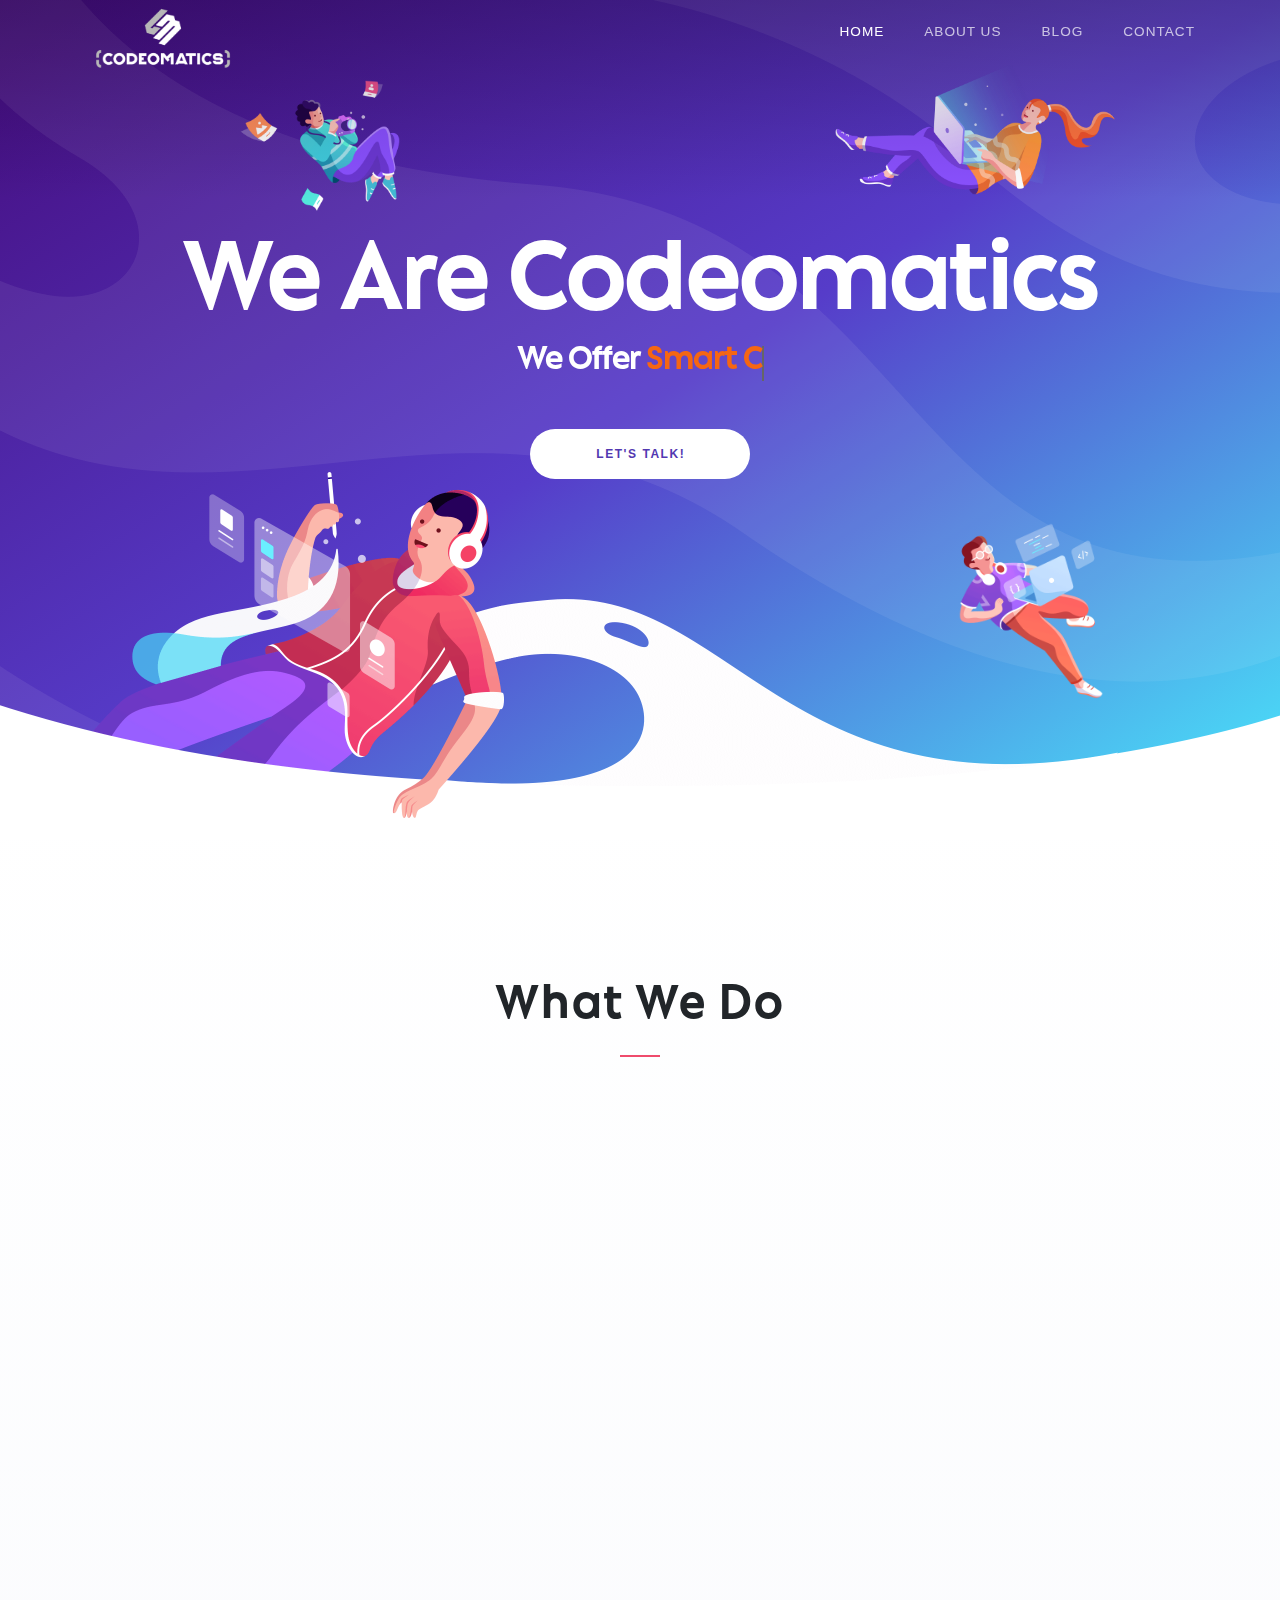
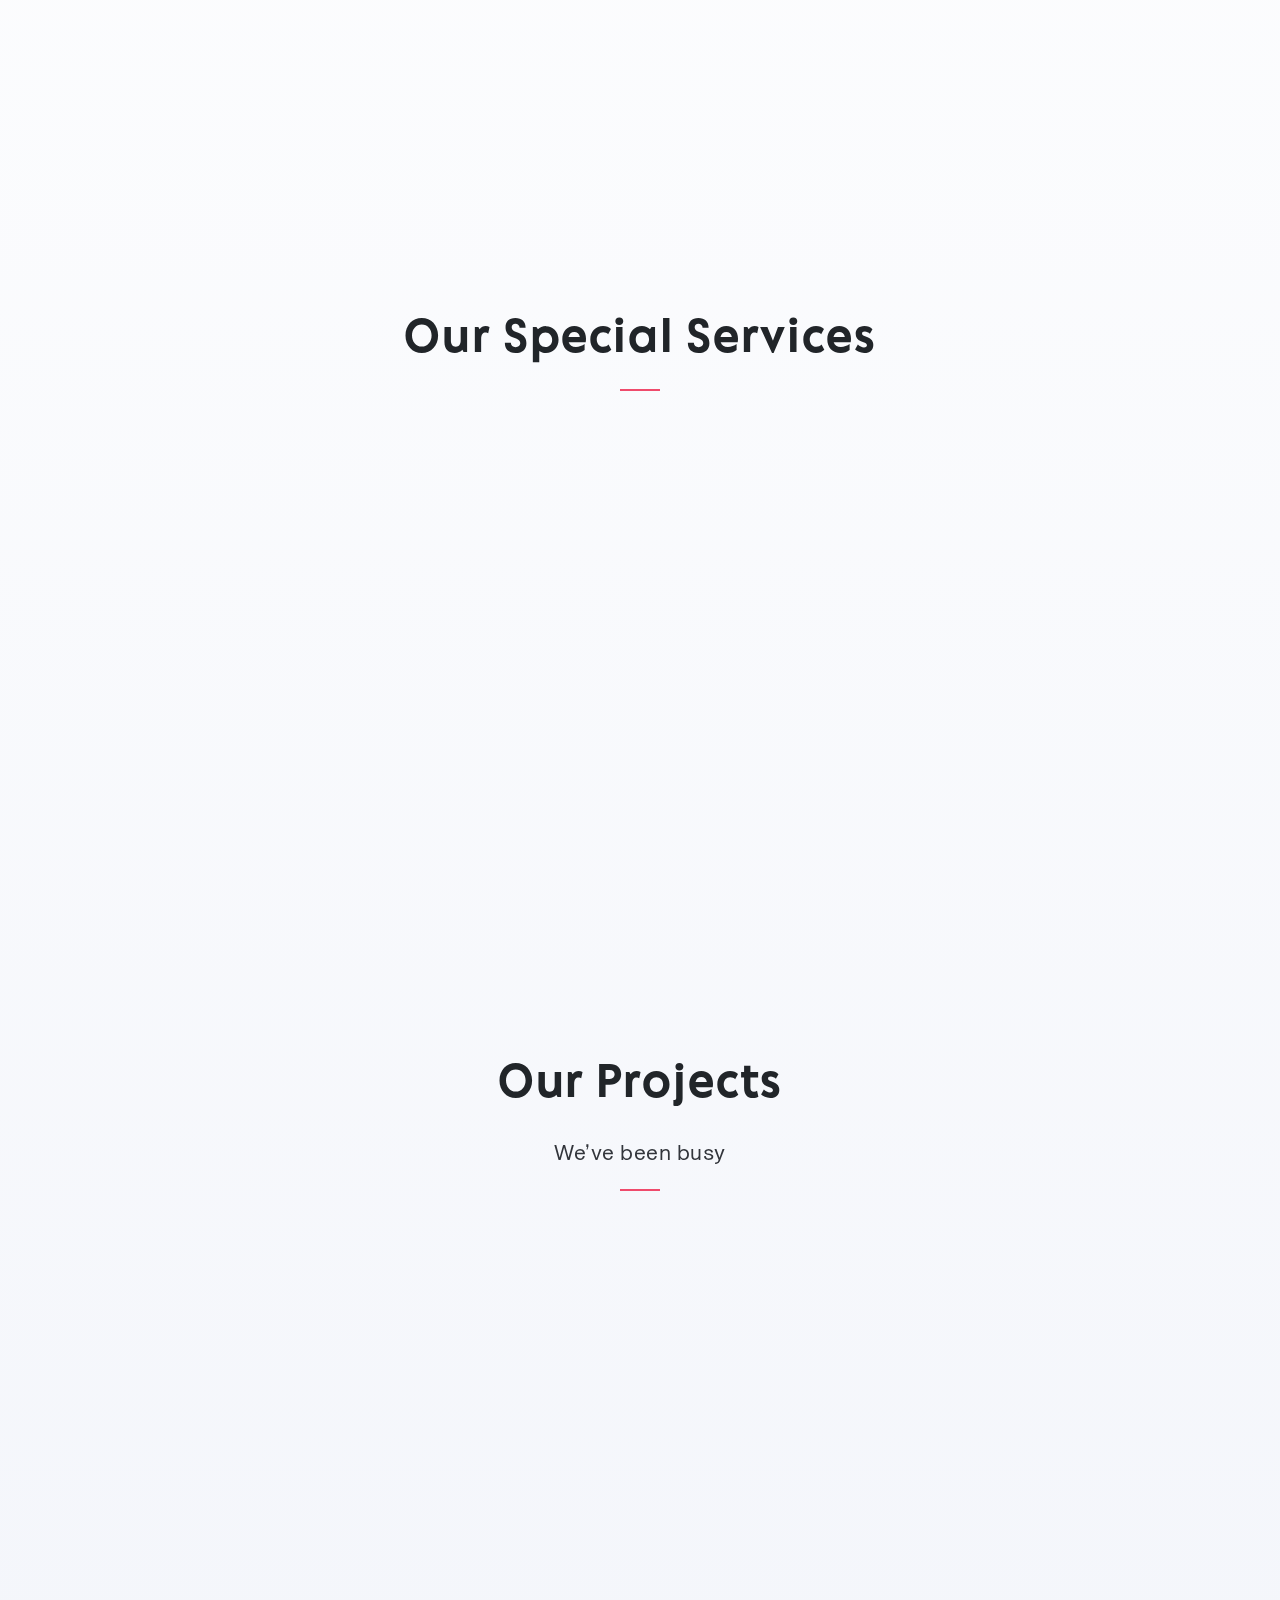
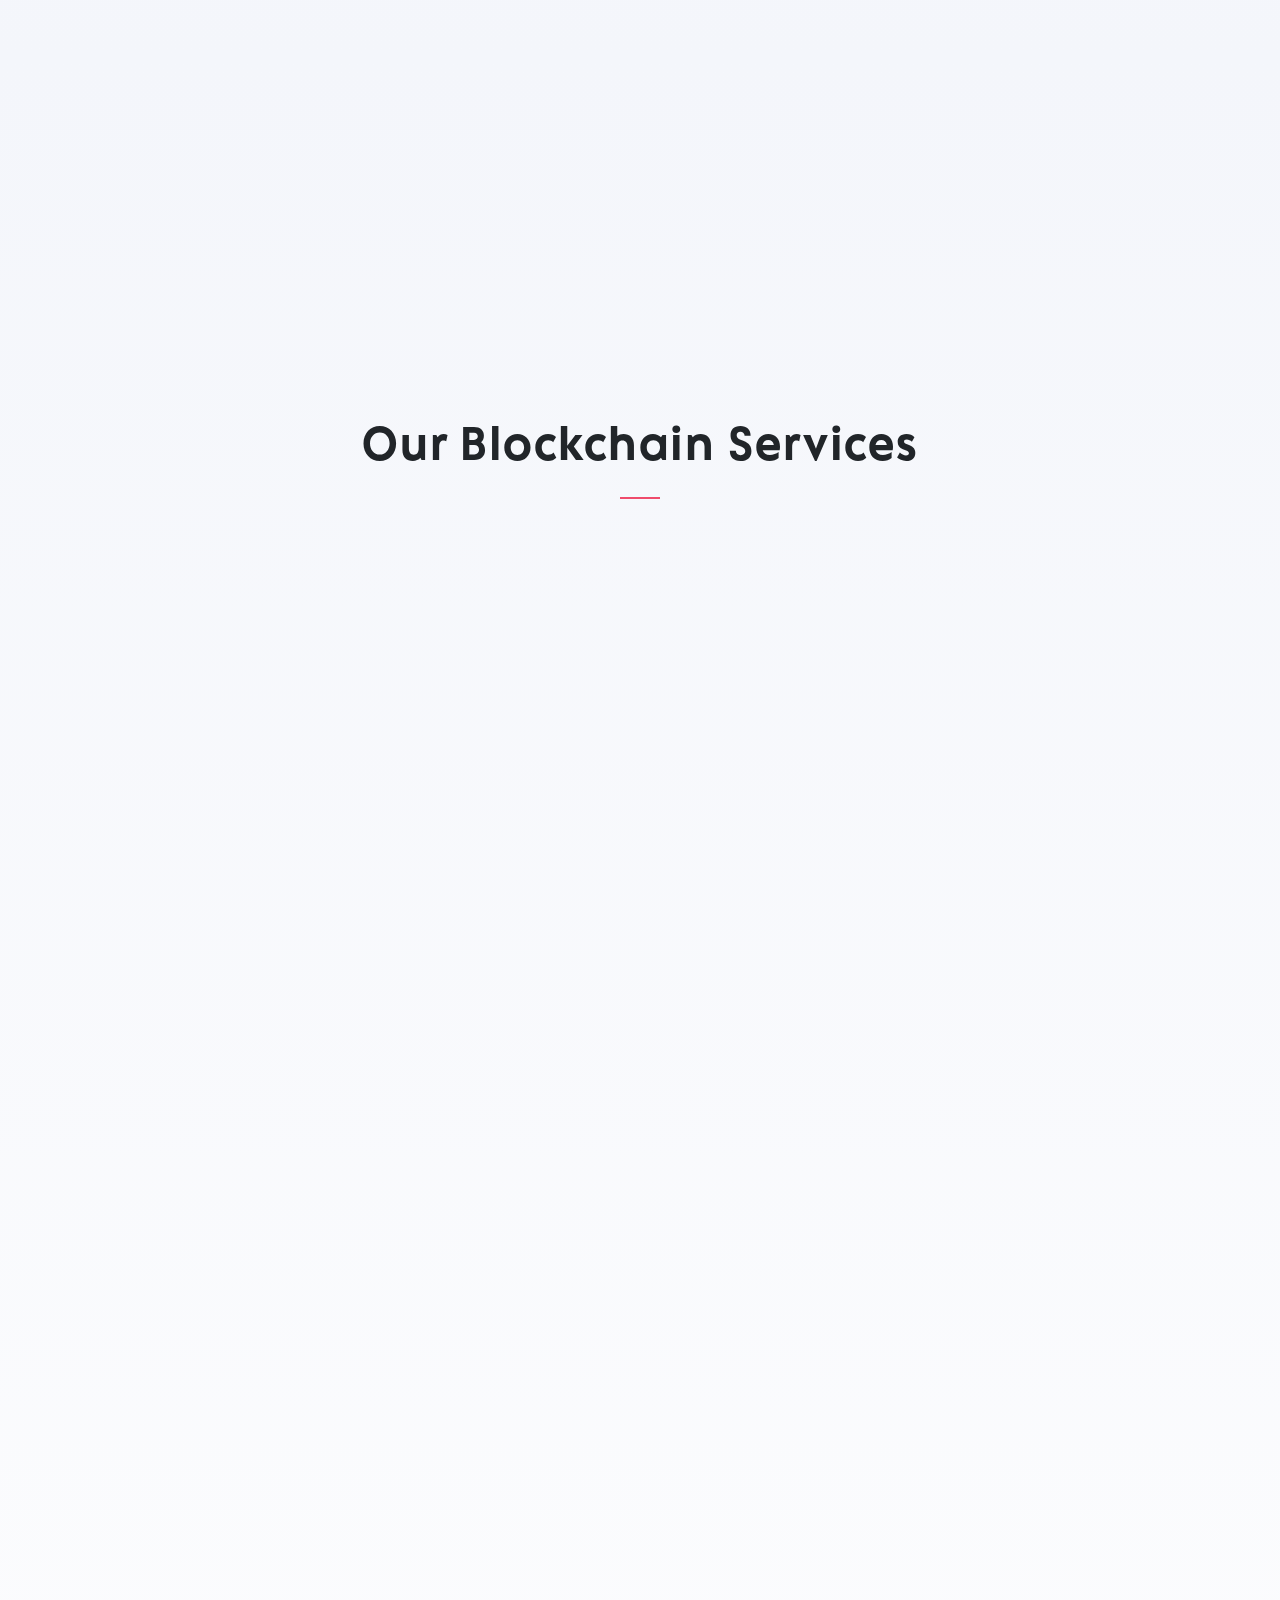
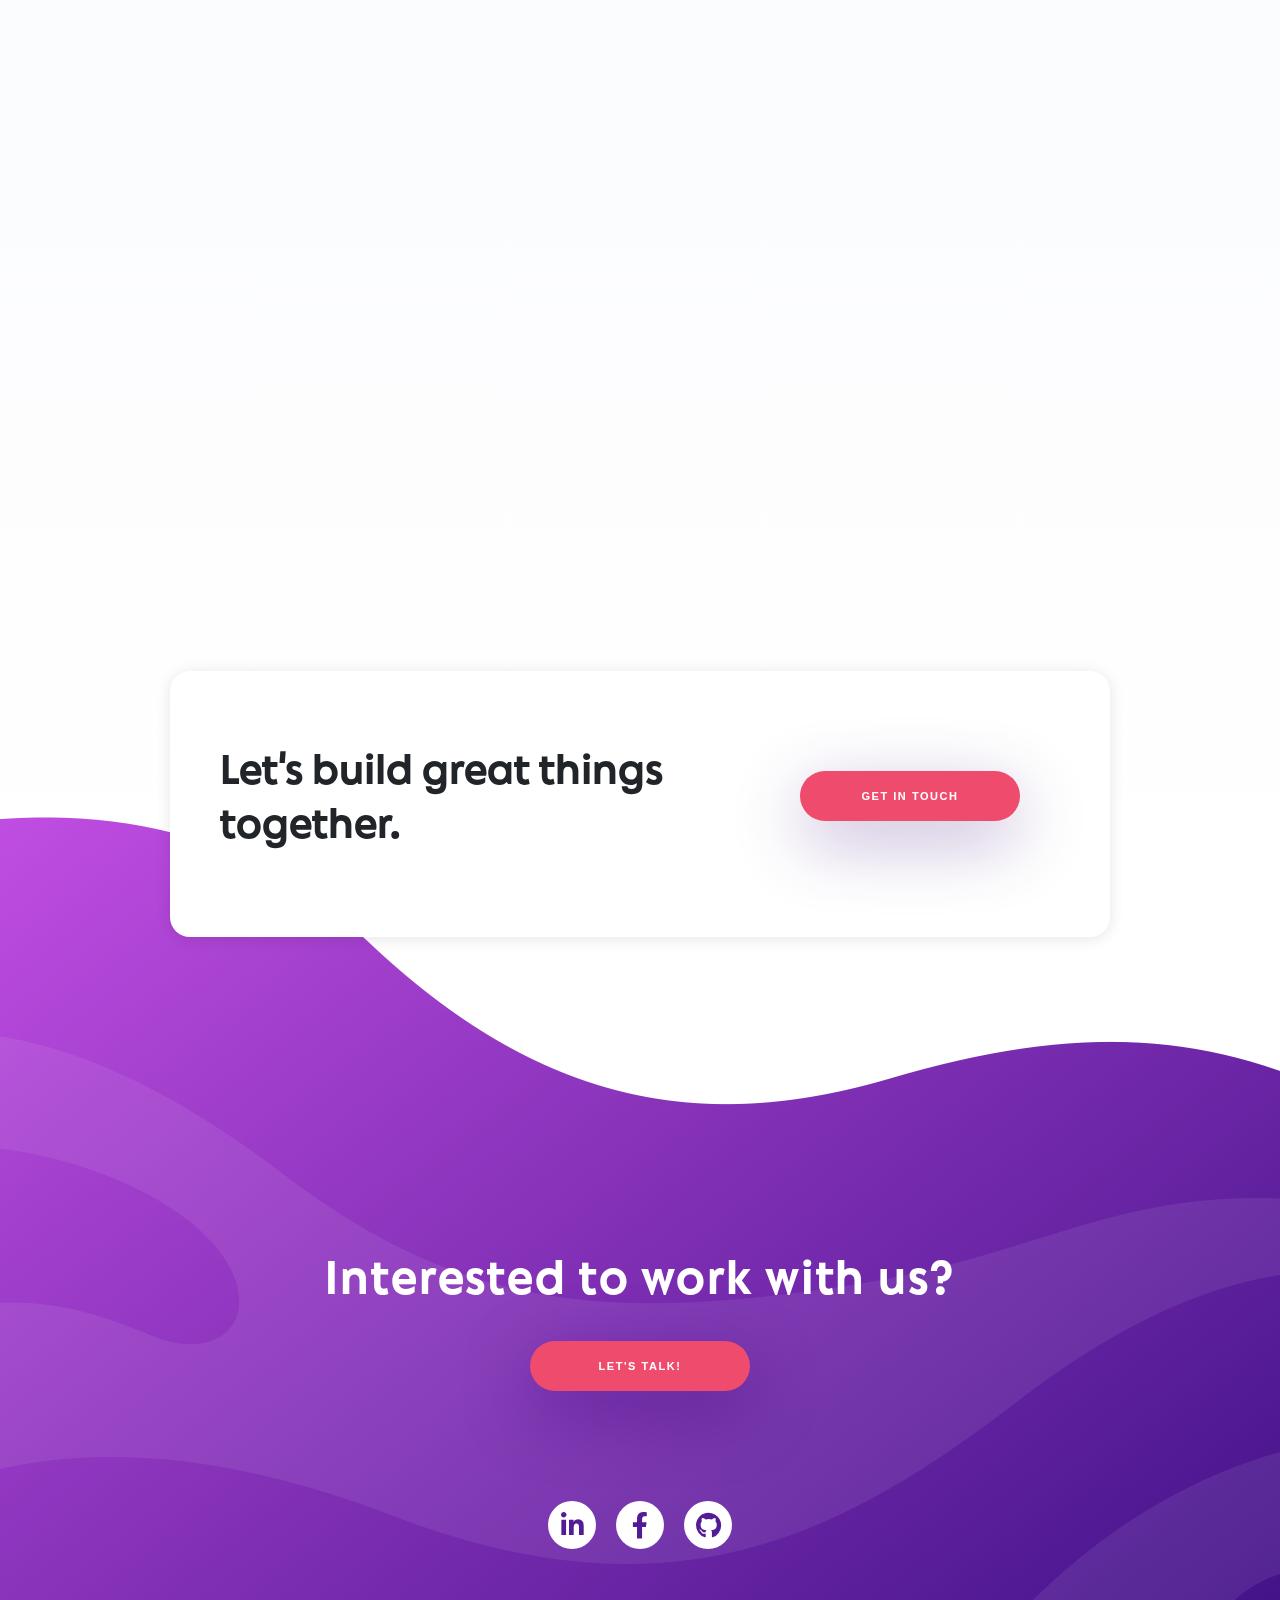
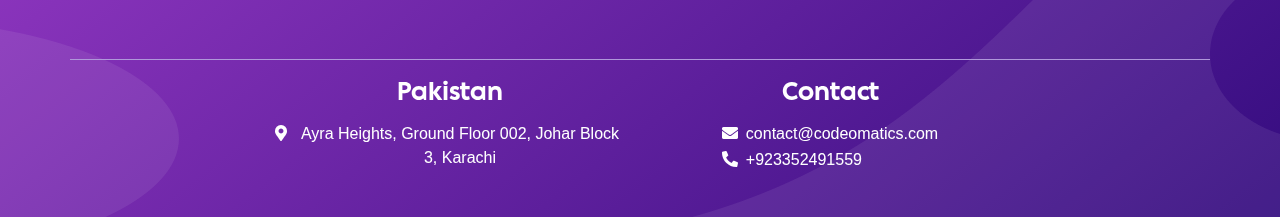
==== commit cf6b0bfe: "updated" ====
--- a/index.html
+++ b/index.html
@@ -61,6 +61,7 @@
               <div class="header-logo"><a href="/"><img src="images/codeomatics.png"></a></div>
               <div class="header-menu">
                 <ul class="nav nav-light"><li class="nav-item active"><a class="nav-link" href="/">Home</a></li>
+                  <li class="nav-item "><a class="nav-link" href="about.html">About Us</a></li>
                   <li class="nav-item"><a class="nav-link" href="blog.html">Blog</a></li>
                   <li class="nav-item"><span class="nav-link" data-toggle="modal" data-target="#contactModal">Contact</span></li>
                 </ul><div class="mobile-menu"><span></span><span></span></div>
@@ -270,7 +271,8 @@
 
         <!-- our projects/3rd section -->
 
-        <section class="home-clients"><div class="container">
+        <section class="home-clients">
+          <div class="container">
             <div class="clients-section">
               <div class="section-title text-center">
                 <h2>Our Projects</h2>
@@ -281,20 +283,20 @@
                   <div class="clients-item hoopsai"><img src="images/bitcoinpk.png"></div>
                 </div>
                 <div class="clients-group">
-                  <div class="clients-item agoda"><img src="images/studio.png"></div>
-                  <div class="clients-item getsafe"><img src="images/trustVibe.svg"></div>
-                  <div class="clients-item getsafe"><img src="images/lucrar.png"></div>
+                  <div class="clients-item agoda"><a href="projects.html#footwear"><img src="images/studio.png"></a></div>
+                  <div class="clients-item getsafe"><a href="projects.html#trusvibe"><img src="images/trustVibe.svg"></a></div>
+                  <div class="clients-item getsafe"><a href="projects.html#lucrar"><img src="images/lucrar.png"></a></div>
                 </div>
                 <div class="clients-group">
                   <div class="clients-item anyleads"><img src="images/readyhai.png"></div>
-                  <div class="clients-item grab"><img src="images/handier.png"></div>
-                  <div class="clients-item anyleads connect"><img src="images/connect.png"></div>
+                  <div class="clients-item grab"><a href="projects.html#handier"> <img src="images/handier.png"></a></div>
+                  <div class="clients-item anyleads connect"><a href="projects.html#connect"> <img src="images/connect.png"></a></div>
                   <div class="clients-item anyleads connect"><img src="images/sentry.png"></div>
                 </div>
                 <div class="clients-group">
                   <div class="clients-item teachable"><img src="images/certifypk.png"></div>
-                  <div class="clients-item flyr"><img src="images/clobbers.png"></div>
-                  <div class="clients-item empire"><img src="images/empireToken.svg"></div>
+                  <div class="clients-item flyr"><a href="projects.html#motor"><img src="images/motor.png"></a></div>
+                  <div class="clients-item empire"><a href="projects.html#empire"> <img src="images/empireToken.svg"></a></div>
                 </div>
                 <div class="clients-group">
                   <div class="clients-item roger"><img src="images/pumpify.png"></div>
@@ -473,16 +475,16 @@
                   <h3>Contact</h3>
                   <div >
                     <div class="d-flex justify-content-center footerContactDiv">
-                      <ul>
-                        <li >
-                          <a href="mailto:contact@codeomatics.com">
+                      <ul class="ul" style="list-style: none;margin-bottom: 0;padding-left: 0;">
+                        <li>
+                          <a class="a" href="mailto:contact@codeomatics.com" style="display: flex;text-decoration: none;color: #fff;margin-bottom: 2px;">
                             <span class="mr-2"><i class="fas fa-envelope"></i></span>
                             <address class="mb-0">contact@codeomatics.com</address>
                           </a>
                         </li>
                         <li >
-                          <a href="tel:+923352491559">
-                            <span class="mr-2"><i class="fa fa-phone phoneIcon"></i></span>
+                          <a class="a" href="tel:+923352491559" style="display: flex;text-decoration: none;color: #fff;margin-bottom: 2px;">
+                            <span class="mr-2"><i class="fa fa-phone phoneIcon" style="transform: rotateY(180deg)"></i></span>
                             <address class="mb-0 ">+923352491559</address>
                           </a>
                         </li>
@@ -539,7 +541,7 @@
                     </div>
                     <div class="row">
                       <div class="col-md-12 form-groupp">
-                        <input type="submit" value="Send Message" class="btn btn-primary rounded-0 py-2 px-4">
+                        <input type="submit" value="Send Message" class="btn btn-primary  py-2 px-4">
                         <span class="submitting"></span>
                       </div>
                     </div>
--- a/css/services.css
+++ b/css/services.css
@@ -160,7 +160,8 @@
     text-align: center;
     width: 72px;
     height: 72px;
-    background: #563cc9;
+    /* background: #563cc9; */
+    background-image: linear-gradient(to bottom right,#9790f0,#dcc7fa);
 }
 
 .services-col img{
@@ -475,19 +476,19 @@
 .phoneIcon{
     transform: rotateY(180deg);
 }
-.footerContactDiv ul{
-    list-style: none;
-    margin-bottom: 0;
-    padding-left: 0;
+ .footerContactDiv ul{
+    list-style: none !important;
+    margin-bottom: 0 !important;
+    padding-left: 0 !important;
 }
 .footerContactDiv a{
-    display: flex;
-    text-decoration: none;
-    color: #fff;
-    margin-bottom: 2px;
+    display: flex !important;
+    text-decoration: none !important;
+    color: #fff !important;
+    margin-bottom: 2px !important;
 }
 .footerContactDiv a:hover{
-    text-decoration: underline;
-    color: #fff;
-    opacity: 0.8;
-}
+    text-decoration: underline !important;
+    color: #fff !important;
+    opacity: 0.8 !important;
+}
--- a/css/css-main.min.css
+++ b/css/css-main.min.css
@@ -3,4 +3,4 @@
  * Copyright 2011-2018 The Bootstrap Authors
  * Copyright 2011-2018 Twitter, Inc.
  * Licensed under MIT (https://github.com/twbs/bootstrap/blob/master/LICENSE)
-*/:root{--blue:#007bff;--indigo:#6610f2;--purple:#6f42c1;--pink:#e83e8c;--red:#dc3545;--orange:#fd7e14;--yellow:#ffc107;--green:#28a745;--teal:#20c997;--cyan:#17a2b8;--white:#fff;--gray:#6c757d;--gray-dark:#343a40;--primary:#007bff;--secondary:#6c757d;--success:#28a745;--info:#17a2b8;--warning:#ffc107;--danger:#dc3545;--light:#f8f9fa;--dark:#343a40;--breakpoint-xs:0;--breakpoint-sm:576px;--breakpoint-md:768px;--breakpoint-lg:992px;--breakpoint-xl:1200px;--font-family-sans-serif:-apple-system,BlinkMacSystemFont,"Segoe UI",Roboto,"Helvetica Neue",Arial,sans-serif,"Apple Color Emoji","Segoe UI Emoji","Segoe UI Symbol";--font-family-monospace:SFMono-Regular,Menlo,Monaco,Consolas,"Liberation Mono","Courier New",monospace}*,:after,:before{box-sizing:border-box}html{font-family:sans-serif;line-height:1.15;-webkit-text-size-adjust:100%;-ms-text-size-adjust:100%;-ms-overflow-style:scrollbar;-webkit-tap-highlight-color:transparent}@-ms-viewport{width:device-width}article,aside,dialog,figcaption,figure,footer,header,hgroup,main,nav,section{display:block}body{margin:0;font-family:Basel,-apple-system,BlinkMacSystemFont,Segoe UI,Roboto,Helvetica Neue,Arial,sans-serif;font-size:1rem;font-weight:400;line-height:1.5;color:#212529;text-align:left;background-color:#fff}[tabindex="-1"]:focus{outline:0!important}hr{box-sizing:content-box;height:0;overflow:visible}h1,h2,h3,h4,h5,h6{margin-top:0;margin-bottom:.5rem}p{margin-top:0;margin-bottom:1rem}abbr[data-original-title],abbr[title]{text-decoration:underline;-webkit-text-decoration:underline dotted;text-decoration:underline dotted;cursor:help;border-bottom:0}address{font-style:normal;line-height:inherit}address,dl,ol,ul{margin-bottom:1rem}dl,ol,ul{margin-top:0}ol ol,ol ul,ul ol,ul ul{margin-bottom:0}dt{font-weight:700}dd{margin-bottom:.5rem;margin-left:0}blockquote{margin:0 0 1rem}dfn{font-style:italic}b,strong{font-weight:bolder}small{font-size:80%}sub,sup{position:relative;font-size:75%;line-height:0;vertical-align:baseline}sub{bottom:-.25em}sup{top:-.5em}a{color:#007bff;text-decoration:none;background-color:transparent;-webkit-text-decoration-skip:objects}a:hover{color:#0056b3;text-decoration:underline}a:not([href]):not([tabindex]),a:not([href]):not([tabindex]):focus,a:not([href]):not([tabindex]):hover{color:inherit;text-decoration:none}a:not([href]):not([tabindex]):focus{outline:0}code,kbd,pre,samp{font-family:Basel,monospace,monospace;font-size:1em}pre{margin-top:0;margin-bottom:1rem;overflow:auto;-ms-overflow-style:scrollbar}figure{margin:0 0 1rem}img{vertical-align:middle;border-style:none}svg:not(:root){overflow:hidden}table{border-collapse:collapse}caption{padding-top:.75rem;padding-bottom:.75rem;color:#6c757d;text-align:left;caption-side:bottom}th{text-align:inherit}label{display:inline-block;margin-bottom:.5rem}button{border-radius:0}button:focus{outline:1px dotted;outline:5px auto -webkit-focus-ring-color}button,input,optgroup,select,textarea{margin:0;font-family:Basel;font-size:inherit;line-height:inherit}button,input{overflow:visible}button,select{text-transform:none}[type=reset],[type=submit],button,html [type=button]{-webkit-appearance:button}[type=button]::-moz-focus-inner,[type=reset]::-moz-focus-inner,[type=submit]::-moz-focus-inner,button::-moz-focus-inner{padding:0;border-style:none}input[type=checkbox],input[type=radio]{box-sizing:border-box;padding:0}input[type=date],input[type=datetime-local],input[type=month],input[type=time]{-webkit-appearance:listbox}textarea{overflow:auto;resize:vertical}fieldset{min-width:0;padding:0;margin:0;border:0}legend{display:block;width:100%;max-width:100%;padding:0;margin-bottom:.5rem;font-size:1.5rem;line-height:inherit;color:inherit;white-space:normal}progress{vertical-align:baseline}[type=number]::-webkit-inner-spin-button,[type=number]::-webkit-outer-spin-button{height:auto}[type=search]{outline-offset:-2px;-webkit-appearance:none}[type=search]::-webkit-search-cancel-button,[type=search]::-webkit-search-decoration{-webkit-appearance:none}::-webkit-file-upload-button{font:inherit;-webkit-appearance:button}output{display:inline-block}summary{display:list-item;cursor:pointer}template{display:none}[hidden]{display:none!important}.h1,.h2,.h3,.h4,.h5,.h6,h1,h2,h3,h4,h5,h6{margin-bottom:.5rem;font-family:'Art Basel Headline';font-weight:500;line-height:1.2;color:inherit}.h1,h1{font-size:2.5rem}.h2,h2{font-size:2rem}.h3,h3{font-size:1.75rem}.h4,h4{font-size:1.5rem}.h5,h5{font-size:1.25rem}.h6,h6{font-size:1rem}.lead{font-size:1.25rem;font-weight:300}.display-1{font-size:6rem}.display-1,.display-2{font-weight:300;line-height:1.2}.display-2{font-size:5.5rem}.display-3{font-size:4.5rem}.display-3,.display-4{font-weight:300;line-height:1.2}.display-4{font-size:3.5rem}hr{margin-top:1rem;margin-bottom:1rem;border:0;border-top:1px solid rgba(0,0,0,.1)}.small,small{font-size:80%;font-weight:400}.mark,mark{padding:.2em;background-color:#fcf8e3}.list-inline,.list-unstyled{padding-left:0;list-style:none}.list-inline-item{display:inline-block}.list-inline-item:not(:last-child){margin-right:.5rem}.initialism{font-size:90%;text-transform:uppercase}.blockquote{margin-bottom:1rem;font-size:1.25rem}.blockquote-footer{display:block;font-size:80%;color:#6c757d}.blockquote-footer:before{content:"\2014 \00A0"}.img-fluid,.img-thumbnail{max-width:100%;height:auto}.img-thumbnail{padding:.25rem;background-color:#fff;border:1px solid #dee2e6;border-radius:.25rem}.figure{display:inline-block}.figure-img{margin-bottom:.5rem;line-height:1}.figure-caption{font-size:90%;color:#6c757d}code,kbd,pre,samp{font-family:Basel,SFMono-Regular,Menlo,Monaco,Consolas,Liberation Mono,Courier New,monospace}code{font-size:87.5%;color:#e83e8c;word-break:break-word}a>code{color:inherit}kbd{padding:.2rem .4rem;font-size:87.5%;color:#fff;background-color:#212529;border-radius:.2rem}kbd kbd{padding:0;font-size:100%;font-weight:700}pre{display:block;font-size:87.5%;color:#212529}pre code{font-size:inherit;color:inherit;word-break:normal}.pre-scrollable{max-height:340px;overflow-y:scroll}.containerMin{width:100%;padding-right:15px;padding-left:15px;margin-right:auto;margin-left:auto}@media (min-width:576px){.containerMin{max-width:540px}}@media (min-width:768px){.containerMin{max-width:720px}}@media (min-width:992px){.containerMin{max-width:960px}}.container-fluid{width:100%;padding-right:15px;padding-left:15px;margin-right:auto;margin-left:auto}.row{display:-ms-flexbox;display:flex;-ms-flex-wrap:wrap;flex-wrap:wrap;margin-right:-15px;margin-left:-15px}.no-gutters{margin-right:0;margin-left:0}.no-gutters>.col,.no-gutters>[class*=col-]{padding-right:0;padding-left:0}.col,.col-1,.col-2,.col-3,.col-4,.col-5,.col-6,.col-7,.col-8,.col-9,.col-10,.col-11,.col-12,.col-auto,.col-lg,.col-lg-1,.col-lg-2,.col-lg-3,.col-lg-4,.col-lg-5,.col-lg-6,.col-lg-7,.col-lg-8,.col-lg-9,.col-lg-10,.col-lg-11,.col-lg-12,.col-lg-auto,.col-md,.col-md-1,.col-md-2,.col-md-3,.col-md-4,.col-md-5,.col-md-6,.col-md-7,.col-md-8,.col-md-9,.col-md-10,.col-md-11,.col-md-12,.col-md-auto,.col-sm,.col-sm-1,.col-sm-2,.col-sm-3,.col-sm-4,.col-sm-5,.col-sm-6,.col-sm-7,.col-sm-8,.col-sm-9,.col-sm-10,.col-sm-11,.col-sm-12,.col-sm-auto,.col-xl,.col-xl-1,.col-xl-2,.col-xl-3,.col-xl-4,.col-xl-5,.col-xl-6,.col-xl-7,.col-xl-8,.col-xl-9,.col-xl-10,.col-xl-11,.col-xl-12,.col-xl-auto{position:relative;width:100%;min-height:1px;padding-right:15px;padding-left:15px}.col{-ms-flex-preferred-size:0;flex-basis:0;-ms-flex-positive:1;flex-grow:1;max-width:100%}.col-auto{-ms-flex:0 0 auto;flex:0 0 auto;width:auto;max-width:none}.col-1{-ms-flex:0 0 8.333333%;flex:0 0 8.333333%;max-width:8.333333%}.col-2{-ms-flex:0 0 16.666667%;flex:0 0 16.666667%;max-width:16.666667%}.col-3{-ms-flex:0 0 25%;flex:0 0 25%;max-width:25%}.col-4{-ms-flex:0 0 33.333333%;flex:0 0 33.333333%;max-width:33.333333%}.col-5{-ms-flex:0 0 41.666667%;flex:0 0 41.666667%;max-width:41.666667%}.col-6{-ms-flex:0 0 50%;flex:0 0 50%;max-width:50%}.col-7{-ms-flex:0 0 58.333333%;flex:0 0 58.333333%;max-width:58.333333%}.col-8{-ms-flex:0 0 66.666667%;flex:0 0 66.666667%;max-width:66.666667%}.col-9{-ms-flex:0 0 75%;flex:0 0 75%;max-width:75%}.col-10{-ms-flex:0 0 83.333333%;flex:0 0 83.333333%;max-width:83.333333%}.col-11{-ms-flex:0 0 91.666667%;flex:0 0 91.666667%;max-width:91.666667%}.col-12{-ms-flex:0 0 100%;flex:0 0 100%;max-width:100%}.order-first{-ms-flex-order:-1;order:-1}.order-last{-ms-flex-order:13;order:13}.order-0{-ms-flex-order:0;order:0}.order-1{-ms-flex-order:1;order:1}.order-2{-ms-flex-order:2;order:2}.order-3{-ms-flex-order:3;order:3}.order-4{-ms-flex-order:4;order:4}.order-5{-ms-flex-order:5;order:5}.order-6{-ms-flex-order:6;order:6}.order-7{-ms-flex-order:7;order:7}.order-8{-ms-flex-order:8;order:8}.order-9{-ms-flex-order:9;order:9}.order-10{-ms-flex-order:10;order:10}.order-11{-ms-flex-order:11;order:11}.order-12{-ms-flex-order:12;order:12}.offset-1{margin-left:8.333333%}.offset-2{margin-left:16.666667%}.offset-3{margin-left:25%}.offset-4{margin-left:33.333333%}.offset-5{margin-left:41.666667%}.offset-6{margin-left:50%}.offset-7{margin-left:58.333333%}.offset-8{margin-left:66.666667%}.offset-9{margin-left:75%}.offset-10{margin-left:83.333333%}.offset-11{margin-left:91.666667%}@media (min-width:576px){.col-sm{-ms-flex-preferred-size:0;flex-basis:0;-ms-flex-positive:1;flex-grow:1;max-width:100%}.col-sm-auto{-ms-flex:0 0 auto;flex:0 0 auto;width:auto;max-width:none}.col-sm-1{-ms-flex:0 0 8.333333%;flex:0 0 8.333333%;max-width:8.333333%}.col-sm-2{-ms-flex:0 0 16.666667%;flex:0 0 16.666667%;max-width:16.666667%}.col-sm-3{-ms-flex:0 0 25%;flex:0 0 25%;max-width:25%}.col-sm-4{-ms-flex:0 0 33.333333%;flex:0 0 33.333333%;max-width:33.333333%}.col-sm-5{-ms-flex:0 0 41.666667%;flex:0 0 41.666667%;max-width:41.666667%}.col-sm-6{-ms-flex:0 0 50%;flex:0 0 50%;max-width:50%}.col-sm-7{-ms-flex:0 0 58.333333%;flex:0 0 58.333333%;max-width:58.333333%}.col-sm-8{-ms-flex:0 0 66.666667%;flex:0 0 66.666667%;max-width:66.666667%}.col-sm-9{-ms-flex:0 0 75%;flex:0 0 75%;max-width:75%}.col-sm-10{-ms-flex:0 0 83.333333%;flex:0 0 83.333333%;max-width:83.333333%}.col-sm-11{-ms-flex:0 0 91.666667%;flex:0 0 91.666667%;max-width:91.666667%}.col-sm-12{-ms-flex:0 0 100%;flex:0 0 100%;max-width:100%}.order-sm-first{-ms-flex-order:-1;order:-1}.order-sm-last{-ms-flex-order:13;order:13}.order-sm-0{-ms-flex-order:0;order:0}.order-sm-1{-ms-flex-order:1;order:1}.order-sm-2{-ms-flex-order:2;order:2}.order-sm-3{-ms-flex-order:3;order:3}.order-sm-4{-ms-flex-order:4;order:4}.order-sm-5{-ms-flex-order:5;order:5}.order-sm-6{-ms-flex-order:6;order:6}.order-sm-7{-ms-flex-order:7;order:7}.order-sm-8{-ms-flex-order:8;order:8}.order-sm-9{-ms-flex-order:9;order:9}.order-sm-10{-ms-flex-order:10;order:10}.order-sm-11{-ms-flex-order:11;order:11}.order-sm-12{-ms-flex-order:12;order:12}.offset-sm-0{margin-left:0}.offset-sm-1{margin-left:8.333333%}.offset-sm-2{margin-left:16.666667%}.offset-sm-3{margin-left:25%}.offset-sm-4{margin-left:33.333333%}.offset-sm-5{margin-left:41.666667%}.offset-sm-6{margin-left:50%}.offset-sm-7{margin-left:58.333333%}.offset-sm-8{margin-left:66.666667%}.offset-sm-9{margin-left:75%}.offset-sm-10{margin-left:83.333333%}.offset-sm-11{margin-left:91.666667%}}@media (min-width:768px){.col-md{-ms-flex-preferred-size:0;flex-basis:0;-ms-flex-positive:1;flex-grow:1;max-width:100%}.col-md-auto{-ms-flex:0 0 auto;flex:0 0 auto;width:auto;max-width:none}.col-md-1{-ms-flex:0 0 8.333333%;flex:0 0 8.333333%;max-width:8.333333%}.col-md-2{-ms-flex:0 0 16.666667%;flex:0 0 16.666667%;max-width:16.666667%}.col-md-3{-ms-flex:0 0 25%;flex:0 0 25%;max-width:25%}.col-md-4{-ms-flex:0 0 33.333333%;flex:0 0 33.333333%;max-width:33.333333%}.col-md-5{-ms-flex:0 0 41.666667%;flex:0 0 41.666667%;max-width:41.666667%}.col-md-6{-ms-flex:0 0 50%;flex:0 0 50%;max-width:50%}.col-md-7{-ms-flex:0 0 58.333333%;flex:0 0 58.333333%;max-width:58.333333%}.col-md-8{-ms-flex:0 0 66.666667%;flex:0 0 66.666667%;max-width:66.666667%}.col-md-9{-ms-flex:0 0 75%;flex:0 0 75%;max-width:75%}.col-md-10{-ms-flex:0 0 83.333333%;flex:0 0 83.333333%;max-width:83.333333%}.col-md-11{-ms-flex:0 0 91.666667%;flex:0 0 91.666667%;max-width:91.666667%}.col-md-12{-ms-flex:0 0 100%;flex:0 0 100%;max-width:100%}.order-md-first{-ms-flex-order:-1;order:-1}.order-md-last{-ms-flex-order:13;order:13}.order-md-0{-ms-flex-order:0;order:0}.order-md-1{-ms-flex-order:1;order:1}.order-md-2{-ms-flex-order:2;order:2}.order-md-3{-ms-flex-order:3;order:3}.order-md-4{-ms-flex-order:4;order:4}.order-md-5{-ms-flex-order:5;order:5}.order-md-6{-ms-flex-order:6;order:6}.order-md-7{-ms-flex-order:7;order:7}.order-md-8{-ms-flex-order:8;order:8}.order-md-9{-ms-flex-order:9;order:9}.order-md-10{-ms-flex-order:10;order:10}.order-md-11{-ms-flex-order:11;order:11}.order-md-12{-ms-flex-order:12;order:12}.offset-md-0{margin-left:0}.offset-md-1{margin-left:8.333333%}.offset-md-2{margin-left:16.666667%}.offset-md-3{margin-left:25%}.offset-md-4{margin-left:33.333333%}.offset-md-5{margin-left:41.666667%}.offset-md-6{margin-left:50%}.offset-md-7{margin-left:58.333333%}.offset-md-8{margin-left:66.666667%}.offset-md-9{margin-left:75%}.offset-md-10{margin-left:83.333333%}.offset-md-11{margin-left:91.666667%}}@media (min-width:992px){.col-lg{-ms-flex-preferred-size:0;flex-basis:0;-ms-flex-positive:1;flex-grow:1;max-width:100%}.col-lg-auto{-ms-flex:0 0 auto;flex:0 0 auto;width:auto;max-width:none}.col-lg-1{-ms-flex:0 0 8.333333%;flex:0 0 8.333333%;max-width:8.333333%}.col-lg-2{-ms-flex:0 0 16.666667%;flex:0 0 16.666667%;max-width:16.666667%}.col-lg-3{-ms-flex:0 0 25%;flex:0 0 25%;max-width:25%}.col-lg-4{-ms-flex:0 0 33.333333%;flex:0 0 33.333333%;max-width:33.333333%}.col-lg-5{-ms-flex:0 0 41.666667%;flex:0 0 41.666667%;max-width:41.666667%}.col-lg-6{-ms-flex:0 0 50%;flex:0 0 50%;max-width:50%}.col-lg-7{-ms-flex:0 0 58.333333%;flex:0 0 58.333333%;max-width:58.333333%}.col-lg-8{-ms-flex:0 0 66.666667%;flex:0 0 66.666667%;max-width:66.666667%}.col-lg-9{-ms-flex:0 0 75%;flex:0 0 75%;max-width:75%}.col-lg-10{-ms-flex:0 0 83.333333%;flex:0 0 83.333333%;max-width:83.333333%}.col-lg-11{-ms-flex:0 0 91.666667%;flex:0 0 91.666667%;max-width:91.666667%}.col-lg-12{-ms-flex:0 0 100%;flex:0 0 100%;max-width:100%}.order-lg-first{-ms-flex-order:-1;order:-1}.order-lg-last{-ms-flex-order:13;order:13}.order-lg-0{-ms-flex-order:0;order:0}.order-lg-1{-ms-flex-order:1;order:1}.order-lg-2{-ms-flex-order:2;order:2}.order-lg-3{-ms-flex-order:3;order:3}.order-lg-4{-ms-flex-order:4;order:4}.order-lg-5{-ms-flex-order:5;order:5}.order-lg-6{-ms-flex-order:6;order:6}.order-lg-7{-ms-flex-order:7;order:7}.order-lg-8{-ms-flex-order:8;order:8}.order-lg-9{-ms-flex-order:9;order:9}.order-lg-10{-ms-flex-order:10;order:10}.order-lg-11{-ms-flex-order:11;order:11}.order-lg-12{-ms-flex-order:12;order:12}.offset-lg-0{margin-left:0}.offset-lg-1{margin-left:8.333333%}.offset-lg-2{margin-left:16.666667%}.offset-lg-3{margin-left:25%}.offset-lg-4{margin-left:33.333333%}.offset-lg-5{margin-left:41.666667%}.offset-lg-6{margin-left:50%}.offset-lg-7{margin-left:58.333333%}.offset-lg-8{margin-left:66.666667%}.offset-lg-9{margin-left:75%}.offset-lg-10{margin-left:83.333333%}.offset-lg-11{margin-left:91.666667%}}@media (min-width:1200px){.col-xl{-ms-flex-preferred-size:0;flex-basis:0;-ms-flex-positive:1;flex-grow:1;max-width:100%}.col-xl-auto{-ms-flex:0 0 auto;flex:0 0 auto;width:auto;max-width:none}.col-xl-1{-ms-flex:0 0 8.333333%;flex:0 0 8.333333%;max-width:8.333333%}.col-xl-2{-ms-flex:0 0 16.666667%;flex:0 0 16.666667%;max-width:16.666667%}.col-xl-3{-ms-flex:0 0 25%;flex:0 0 25%;max-width:25%}.col-xl-4{-ms-flex:0 0 33.333333%;flex:0 0 33.333333%;max-width:33.333333%}.col-xl-5{-ms-flex:0 0 41.666667%;flex:0 0 41.666667%;max-width:41.666667%}.col-xl-6{-ms-flex:0 0 50%;flex:0 0 50%;max-width:50%}.col-xl-7{-ms-flex:0 0 58.333333%;flex:0 0 58.333333%;max-width:58.333333%}.col-xl-8{-ms-flex:0 0 66.666667%;flex:0 0 66.666667%;max-width:66.666667%}.col-xl-9{-ms-flex:0 0 75%;flex:0 0 75%;max-width:75%}.col-xl-10{-ms-flex:0 0 83.333333%;flex:0 0 83.333333%;max-width:83.333333%}.col-xl-11{-ms-flex:0 0 91.666667%;flex:0 0 91.666667%;max-width:91.666667%}.col-xl-12{-ms-flex:0 0 100%;flex:0 0 100%;max-width:100%}.order-xl-first{-ms-flex-order:-1;order:-1}.order-xl-last{-ms-flex-order:13;order:13}.order-xl-0{-ms-flex-order:0;order:0}.order-xl-1{-ms-flex-order:1;order:1}.order-xl-2{-ms-flex-order:2;order:2}.order-xl-3{-ms-flex-order:3;order:3}.order-xl-4{-ms-flex-order:4;order:4}.order-xl-5{-ms-flex-order:5;order:5}.order-xl-6{-ms-flex-order:6;order:6}.order-xl-7{-ms-flex-order:7;order:7}.order-xl-8{-ms-flex-order:8;order:8}.order-xl-9{-ms-flex-order:9;order:9}.order-xl-10{-ms-flex-order:10;order:10}.order-xl-11{-ms-flex-order:11;order:11}.order-xl-12{-ms-flex-order:12;order:12}.offset-xl-0{margin-left:0}.offset-xl-1{margin-left:8.333333%}.offset-xl-2{margin-left:16.666667%}.offset-xl-3{margin-left:25%}.offset-xl-4{margin-left:33.333333%}.offset-xl-5{margin-left:41.666667%}.offset-xl-6{margin-left:50%}.offset-xl-7{margin-left:58.333333%}.offset-xl-8{margin-left:66.666667%}.offset-xl-9{margin-left:75%}.offset-xl-10{margin-left:83.333333%}.offset-xl-11{margin-left:91.666667%}}.table{width:100%;max-width:100%;margin-bottom:1rem;background-color:transparent}.table td,.table th{padding:.75rem;vertical-align:top;border-top:1px solid #dee2e6}.table thead th{vertical-align:bottom;border-bottom:2px solid #dee2e6}.table tbody+tbody{border-top:2px solid #dee2e6}.table .table{background-color:#fff}.table-sm td,.table-sm th{padding:.3rem}.table-bordered,.table-bordered td,.table-bordered th{border:1px solid #dee2e6}.table-bordered thead td,.table-bordered thead th{border-bottom-width:2px}.table-striped tbody tr:nth-of-type(odd){background-color:rgba(0,0,0,.05)}.table-hover tbody tr:hover{background-color:rgba(0,0,0,.075)}.table-primary,.table-primary>td,.table-primary>th{background-color:#b8daff}.table-hover .table-primary:hover,.table-hover .table-primary:hover>td,.table-hover .table-primary:hover>th{background-color:#9fcdff}.table-secondary,.table-secondary>td,.table-secondary>th{background-color:#d6d8db}.table-hover .table-secondary:hover,.table-hover .table-secondary:hover>td,.table-hover .table-secondary:hover>th{background-color:#c8cbcf}.table-success,.table-success>td,.table-success>th{background-color:#c3e6cb}.table-hover .table-success:hover,.table-hover .table-success:hover>td,.table-hover .table-success:hover>th{background-color:#b1dfbb}.table-info,.table-info>td,.table-info>th{background-color:#bee5eb}.table-hover .table-info:hover,.table-hover .table-info:hover>td,.table-hover .table-info:hover>th{background-color:#abdde5}.table-warning,.table-warning>td,.table-warning>th{background-color:#ffeeba}.table-hover .table-warning:hover,.table-hover .table-warning:hover>td,.table-hover .table-warning:hover>th{background-color:#ffe8a1}.table-danger,.table-danger>td,.table-danger>th{background-color:#f5c6cb}.table-hover .table-danger:hover,.table-hover .table-danger:hover>td,.table-hover .table-danger:hover>th{background-color:#f1b0b7}.table-light,.table-light>td,.table-light>th{background-color:#fdfdfe}.table-hover .table-light:hover,.table-hover .table-light:hover>td,.table-hover .table-light:hover>th{background-color:#ececf6}.table-dark,.table-dark>td,.table-dark>th{background-color:#c6c8ca}.table-hover .table-dark:hover,.table-hover .table-dark:hover>td,.table-hover .table-dark:hover>th{background-color:#b9bbbe}.table-active,.table-active>td,.table-active>th,.table-hover .table-active:hover,.table-hover .table-active:hover>td,.table-hover .table-active:hover>th{background-color:rgba(0,0,0,.075)}.table .thead-dark th{color:#fff;background-color:#212529;border-color:#32383e}.table .thead-light th{color:#495057;background-color:#e9ecef;border-color:#dee2e6}.table-dark{color:#fff;background-color:#212529}.table-dark td,.table-dark th,.table-dark thead th{border-color:#32383e}.table-dark.table-bordered{border:0}.table-dark.table-striped tbody tr:nth-of-type(odd){background-color:hsla(0,0%,100%,.05)}.table-dark.table-hover tbody tr:hover{background-color:hsla(0,0%,100%,.075)}@media (max-width:575.98px){.table-responsive-sm{display:block;width:100%;overflow-x:auto;-webkit-overflow-scrolling:touch;-ms-overflow-style:-ms-autohiding-scrollbar}.table-responsive-sm>.table-bordered{border:0}}@media (max-width:767.98px){.table-responsive-md{display:block;width:100%;overflow-x:auto;-webkit-overflow-scrolling:touch;-ms-overflow-style:-ms-autohiding-scrollbar}.table-responsive-md>.table-bordered{border:0}}@media (max-width:991.98px){.table-responsive-lg{display:block;width:100%;overflow-x:auto;-webkit-overflow-scrolling:touch;-ms-overflow-style:-ms-autohiding-scrollbar}.table-responsive-lg>.table-bordered{border:0}}@media (max-width:1199.98px){.table-responsive-xl{display:block;width:100%;overflow-x:auto;-webkit-overflow-scrolling:touch;-ms-overflow-style:-ms-autohiding-scrollbar}.table-responsive-xl>.table-bordered{border:0}}.table-responsive{display:block;width:100%;overflow-x:auto;-webkit-overflow-scrolling:touch;-ms-overflow-style:-ms-autohiding-scrollbar}.table-responsive>.table-bordered{border:0}.form-control{display:block;width:100%;padding:.375rem .75rem;font-size:1rem;line-height:1.5;color:#495057;background-color:#fff;background-clip:padding-box;border:1px solid #ced4da;border-radius:.25rem;transition:border-color .15s ease-in-out,box-shadow .15s ease-in-out}.form-control::-ms-expand{background-color:transparent;border:0}.form-control:focus{color:#495057;background-color:#fff;border-color:#80bdff;outline:0;box-shadow:0 0 0 .2rem rgba(0,123,255,.25)}.form-control::-webkit-input-placeholder{color:#6c757d;opacity:1}.form-control::-moz-placeholder{color:#6c757d;opacity:1}.form-control:-ms-input-placeholder,.form-control::-ms-input-placeholder{color:#6c757d;opacity:1}.form-control::placeholder{color:#6c757d;opacity:1}.form-control:disabled,.form-control[readonly]{background-color:#e9ecef;opacity:1}select.form-control:not([size]):not([multiple]){height:calc(2.25rem + 2px)}select.form-control:focus::-ms-value{color:#495057;background-color:#fff}.form-control-file,.form-control-range{display:block;width:100%}.col-form-label{padding-top:calc(.375rem + 1px);padding-bottom:calc(.375rem + 1px);margin-bottom:0;font-size:inherit;line-height:1.5}.col-form-label-lg{padding-top:calc(.5rem + 1px);padding-bottom:calc(.5rem + 1px);font-size:1.25rem;line-height:1.5}.col-form-label-sm{padding-top:calc(.25rem + 1px);padding-bottom:calc(.25rem + 1px);font-size:.875rem;line-height:1.5}.form-control-plaintext{display:block;width:100%;padding-top:.375rem;padding-bottom:.375rem;margin-bottom:0;line-height:1.5;background-color:transparent;border:solid transparent;border-width:1px 0}.form-control-plaintext.form-control-lg,.form-control-plaintext.form-control-sm,.input-group-lg>.form-control-plaintext.form-control,.input-group-lg>.input-group-append>.form-control-plaintext.btn,.input-group-lg>.input-group-append>.form-control-plaintext.input-group-text,.input-group-lg>.input-group-prepend>.form-control-plaintext.btn,.input-group-lg>.input-group-prepend>.form-control-plaintext.input-group-text,.input-group-sm>.form-control-plaintext.form-control,.input-group-sm>.input-group-append>.form-control-plaintext.btn,.input-group-sm>.input-group-append>.form-control-plaintext.input-group-text,.input-group-sm>.input-group-prepend>.form-control-plaintext.btn,.input-group-sm>.input-group-prepend>.form-control-plaintext.input-group-text{padding-right:0;padding-left:0}.form-control-sm,.input-group-sm>.form-control,.input-group-sm>.input-group-append>.btn,.input-group-sm>.input-group-append>.input-group-text,.input-group-sm>.input-group-prepend>.btn,.input-group-sm>.input-group-prepend>.input-group-text{padding:.25rem .5rem;font-size:.875rem;line-height:1.5;border-radius:.2rem}.input-group-sm>.input-group-append>select.btn:not([size]):not([multiple]),.input-group-sm>.input-group-append>select.input-group-text:not([size]):not([multiple]),.input-group-sm>.input-group-prepend>select.btn:not([size]):not([multiple]),.input-group-sm>.input-group-prepend>select.input-group-text:not([size]):not([multiple]),.input-group-sm>select.form-control:not([size]):not([multiple]),select.form-control-sm:not([size]):not([multiple]){height:calc(1.8125rem + 2px)}.form-control-lg,.input-group-lg>.form-control,.input-group-lg>.input-group-append>.btn,.input-group-lg>.input-group-append>.input-group-text,.input-group-lg>.input-group-prepend>.btn,.input-group-lg>.input-group-prepend>.input-group-text{padding:.5rem 1rem;font-size:1.25rem;line-height:1.5;border-radius:.3rem}.input-group-lg>.input-group-append>select.btn:not([size]):not([multiple]),.input-group-lg>.input-group-append>select.input-group-text:not([size]):not([multiple]),.input-group-lg>.input-group-prepend>select.btn:not([size]):not([multiple]),.input-group-lg>.input-group-prepend>select.input-group-text:not([size]):not([multiple]),.input-group-lg>select.form-control:not([size]):not([multiple]),select.form-control-lg:not([size]):not([multiple]){height:calc(2.875rem + 2px)}.form-group{margin-bottom:1rem}.form-text{display:block;margin-top:.25rem}.form-row{display:-ms-flexbox;display:flex;-ms-flex-wrap:wrap;flex-wrap:wrap;margin-right:-5px;margin-left:-5px}.form-row>.col,.form-row>[class*=col-]{padding-right:5px;padding-left:5px}.form-check{position:relative;display:block;padding-left:1.25rem}.form-check-input{position:absolute;margin-top:.3rem;margin-left:-1.25rem}.form-check-input:disabled~.form-check-label{color:#6c757d}.form-check-label{margin-bottom:0}.form-check-inline{display:-ms-inline-flexbox;display:inline-flex;-ms-flex-align:center;align-items:center;padding-left:0;margin-right:.75rem}.form-check-inline .form-check-input{position:static;margin-top:0;margin-right:.3125rem;margin-left:0}.valid-feedback{display:none;width:100%;margin-top:.25rem;font-size:80%;color:#28a745}.valid-tooltip{position:absolute;top:100%;z-index:5;display:none;max-width:100%;padding:.5rem;margin-top:.1rem;font-size:.875rem;line-height:1;color:#fff;background-color:rgba(40,167,69,.8);border-radius:.2rem}.custom-select.is-valid,.form-control.is-valid,.was-validated .custom-select:valid,.was-validated .form-control:valid{border-color:#28a745}.custom-select.is-valid:focus,.form-control.is-valid:focus,.was-validated .custom-select:valid:focus,.was-validated .form-control:valid:focus{border-color:#28a745;box-shadow:0 0 0 .2rem rgba(40,167,69,.25)}.custom-select.is-valid~.valid-feedback,.custom-select.is-valid~.valid-tooltip,.form-control.is-valid~.valid-feedback,.form-control.is-valid~.valid-tooltip,.was-validated .custom-select:valid~.valid-feedback,.was-validated .custom-select:valid~.valid-tooltip,.was-validated .form-control:valid~.valid-feedback,.was-validated .form-control:valid~.valid-tooltip{display:block}.form-check-input.is-valid~.form-check-label,.was-validated .form-check-input:valid~.form-check-label{color:#28a745}.form-check-input.is-valid~.valid-feedback,.form-check-input.is-valid~.valid-tooltip,.was-validated .form-check-input:valid~.valid-feedback,.was-validated .form-check-input:valid~.valid-tooltip{display:block}.custom-control-input.is-valid~.custom-control-label,.was-validated .custom-control-input:valid~.custom-control-label{color:#28a745}.custom-control-input.is-valid~.custom-control-label:before,.was-validated .custom-control-input:valid~.custom-control-label:before{background-color:#71dd8a}.custom-control-input.is-valid~.valid-feedback,.custom-control-input.is-valid~.valid-tooltip,.was-validated .custom-control-input:valid~.valid-feedback,.was-validated .custom-control-input:valid~.valid-tooltip{display:block}.custom-control-input.is-valid:checked~.custom-control-label:before,.was-validated .custom-control-input:valid:checked~.custom-control-label:before{background-color:#34ce57}.custom-control-input.is-valid:focus~.custom-control-label:before,.was-validated .custom-control-input:valid:focus~.custom-control-label:before{box-shadow:0 0 0 1px #fff,0 0 0 .2rem rgba(40,167,69,.25)}.custom-file-input.is-valid~.custom-file-label,.was-validated .custom-file-input:valid~.custom-file-label{border-color:#28a745}.custom-file-input.is-valid~.custom-file-label:before,.was-validated .custom-file-input:valid~.custom-file-label:before{border-color:inherit}.custom-file-input.is-valid~.valid-feedback,.custom-file-input.is-valid~.valid-tooltip,.was-validated .custom-file-input:valid~.valid-feedback,.was-validated .custom-file-input:valid~.valid-tooltip{display:block}.custom-file-input.is-valid:focus~.custom-file-label,.was-validated .custom-file-input:valid:focus~.custom-file-label{box-shadow:0 0 0 .2rem rgba(40,167,69,.25)}.invalid-feedback{display:none;width:100%;margin-top:.25rem;font-size:80%;color:#dc3545}.invalid-tooltip{position:absolute;top:100%;z-index:5;display:none;max-width:100%;padding:.5rem;margin-top:.1rem;font-size:.875rem;line-height:1;color:#fff;background-color:rgba(220,53,69,.8);border-radius:.2rem}.custom-select.is-invalid,.form-control.is-invalid,.was-validated .custom-select:invalid,.was-validated .form-control:invalid{border-color:#dc3545}.custom-select.is-invalid:focus,.form-control.is-invalid:focus,.was-validated .custom-select:invalid:focus,.was-validated .form-control:invalid:focus{border-color:#dc3545;box-shadow:0 0 0 .2rem rgba(220,53,69,.25)}.custom-select.is-invalid~.invalid-feedback,.custom-select.is-invalid~.invalid-tooltip,.form-control.is-invalid~.invalid-feedback,.form-control.is-invalid~.invalid-tooltip,.was-validated .custom-select:invalid~.invalid-feedback,.was-validated .custom-select:invalid~.invalid-tooltip,.was-validated .form-control:invalid~.invalid-feedback,.was-validated .form-control:invalid~.invalid-tooltip{display:block}.form-check-input.is-invalid~.form-check-label,.was-validated .form-check-input:invalid~.form-check-label{color:#dc3545}.form-check-input.is-invalid~.invalid-feedback,.form-check-input.is-invalid~.invalid-tooltip,.was-validated .form-check-input:invalid~.invalid-feedback,.was-validated .form-check-input:invalid~.invalid-tooltip{display:block}.custom-control-input.is-invalid~.custom-control-label,.was-validated .custom-control-input:invalid~.custom-control-label{color:#dc3545}.custom-control-input.is-invalid~.custom-control-label:before,.was-validated .custom-control-input:invalid~.custom-control-label:before{background-color:#efa2a9}.custom-control-input.is-invalid~.invalid-feedback,.custom-control-input.is-invalid~.invalid-tooltip,.was-validated .custom-control-input:invalid~.invalid-feedback,.was-validated .custom-control-input:invalid~.invalid-tooltip{display:block}.custom-control-input.is-invalid:checked~.custom-control-label:before,.was-validated .custom-control-input:invalid:checked~.custom-control-label:before{background-color:#e4606d}.custom-control-input.is-invalid:focus~.custom-control-label:before,.was-validated .custom-control-input:invalid:focus~.custom-control-label:before{box-shadow:0 0 0 1px #fff,0 0 0 .2rem rgba(220,53,69,.25)}.custom-file-input.is-invalid~.custom-file-label,.was-validated .custom-file-input:invalid~.custom-file-label{border-color:#dc3545}.custom-file-input.is-invalid~.custom-file-label:before,.was-validated .custom-file-input:invalid~.custom-file-label:before{border-color:inherit}.custom-file-input.is-invalid~.invalid-feedback,.custom-file-input.is-invalid~.invalid-tooltip,.was-validated .custom-file-input:invalid~.invalid-feedback,.was-validated .custom-file-input:invalid~.invalid-tooltip{display:block}.custom-file-input.is-invalid:focus~.custom-file-label,.was-validated .custom-file-input:invalid:focus~.custom-file-label{box-shadow:0 0 0 .2rem rgba(220,53,69,.25)}.form-inline{display:-ms-flexbox;display:flex;-ms-flex-flow:row wrap;flex-flow:row wrap;-ms-flex-align:center;align-items:center}.form-inline .form-check{width:100%}@media (min-width:576px){.form-inline label{-ms-flex-align:center;-ms-flex-pack:center;justify-content:center}.form-inline .form-group,.form-inline label{display:-ms-flexbox;display:flex;align-items:center;margin-bottom:0}.form-inline .form-group{-ms-flex:0 0 auto;flex:0 0 auto;-ms-flex-flow:row wrap;flex-flow:row wrap;-ms-flex-align:center}.form-inline .form-control{display:inline-block;width:auto;vertical-align:middle}.form-inline .form-control-plaintext{display:inline-block}.form-inline .input-group{width:auto}.form-inline .form-check{display:-ms-flexbox;display:flex;-ms-flex-align:center;align-items:center;-ms-flex-pack:center;justify-content:center;width:auto;padding-left:0}.form-inline .form-check-input{position:relative;margin-top:0;margin-right:.25rem;margin-left:0}.form-inline .custom-control{-ms-flex-align:center;align-items:center;-ms-flex-pack:center;justify-content:center}.form-inline .custom-control-label{margin-bottom:0}}.btn{display:inline-block;font-weight:400;text-align:center;white-space:nowrap;vertical-align:middle;-webkit-user-select:none;-moz-user-select:none;-ms-user-select:none;user-select:none;border:1px solid transparent;padding:.375rem .75rem;font-size:1rem;line-height:1.5;border-radius:.25rem;transition:color .15s ease-in-out,background-color .15s ease-in-out,border-color .15s ease-in-out,box-shadow .15s ease-in-out}.btn:focus,.btn:hover{text-decoration:none}.btn.focus,.btn:focus{outline:0;box-shadow:0 0 0 .2rem rgba(0,123,255,.25)}.btn.disabled,.btn:disabled{opacity:.65}.btn:not(:disabled):not(.disabled){cursor:pointer}.btn:not(:disabled):not(.disabled).active,.btn:not(:disabled):not(.disabled):active{background-image:none}a.btn.disabled,fieldset:disabled a.btn{pointer-events:none}.btn-primary{color:#fff;background-color:#007bff;border-color:#007bff}.btn-primary:hover{color:#fff;background-color:#0069d9;border-color:#0062cc}.btn-primary.focus,.btn-primary:focus{box-shadow:0 0 0 .2rem rgba(0,123,255,.5)}.btn-primary.disabled,.btn-primary:disabled{color:#fff;background-color:#007bff;border-color:#007bff}.btn-primary:not(:disabled):not(.disabled).active,.btn-primary:not(:disabled):not(.disabled):active,.show>.btn-primary.dropdown-toggle{color:#fff;background-color:#0062cc;border-color:#005cbf}.btn-primary:not(:disabled):not(.disabled).active:focus,.btn-primary:not(:disabled):not(.disabled):active:focus,.show>.btn-primary.dropdown-toggle:focus{box-shadow:0 0 0 .2rem rgba(0,123,255,.5)}.btn-secondary{color:#fff;background-color:#6c757d;border-color:#6c757d}.btn-secondary:hover{color:#fff;background-color:#5a6268;border-color:#545b62}.btn-secondary.focus,.btn-secondary:focus{box-shadow:0 0 0 .2rem hsla(208,7%,46%,.5)}.btn-secondary.disabled,.btn-secondary:disabled{color:#fff;background-color:#6c757d;border-color:#6c757d}.btn-secondary:not(:disabled):not(.disabled).active,.btn-secondary:not(:disabled):not(.disabled):active,.show>.btn-secondary.dropdown-toggle{color:#fff;background-color:#545b62;border-color:#4e555b}.btn-secondary:not(:disabled):not(.disabled).active:focus,.btn-secondary:not(:disabled):not(.disabled):active:focus,.show>.btn-secondary.dropdown-toggle:focus{box-shadow:0 0 0 .2rem hsla(208,7%,46%,.5)}.btn-success{color:#fff;background-color:#28a745;border-color:#28a745}.btn-success:hover{color:#fff;background-color:#218838;border-color:#1e7e34}.btn-success.focus,.btn-success:focus{box-shadow:0 0 0 .2rem rgba(40,167,69,.5)}.btn-success.disabled,.btn-success:disabled{color:#fff;background-color:#28a745;border-color:#28a745}.btn-success:not(:disabled):not(.disabled).active,.btn-success:not(:disabled):not(.disabled):active,.show>.btn-success.dropdown-toggle{color:#fff;background-color:#1e7e34;border-color:#1c7430}.btn-success:not(:disabled):not(.disabled).active:focus,.btn-success:not(:disabled):not(.disabled):active:focus,.show>.btn-success.dropdown-toggle:focus{box-shadow:0 0 0 .2rem rgba(40,167,69,.5)}.btn-info{color:#fff;background-color:#17a2b8;border-color:#17a2b8}.btn-info:hover{color:#fff;background-color:#138496;border-color:#117a8b}.btn-info.focus,.btn-info:focus{box-shadow:0 0 0 .2rem rgba(23,162,184,.5)}.btn-info.disabled,.btn-info:disabled{color:#fff;background-color:#17a2b8;border-color:#17a2b8}.btn-info:not(:disabled):not(.disabled).active,.btn-info:not(:disabled):not(.disabled):active,.show>.btn-info.dropdown-toggle{color:#fff;background-color:#117a8b;border-color:#10707f}.btn-info:not(:disabled):not(.disabled).active:focus,.btn-info:not(:disabled):not(.disabled):active:focus,.show>.btn-info.dropdown-toggle:focus{box-shadow:0 0 0 .2rem rgba(23,162,184,.5)}.btn-warning{color:#212529;background-color:#ffc107;border-color:#ffc107}.btn-warning:hover{color:#212529;background-color:#e0a800;border-color:#d39e00}.btn-warning.focus,.btn-warning:focus{box-shadow:0 0 0 .2rem rgba(255,193,7,.5)}.btn-warning.disabled,.btn-warning:disabled{color:#212529;background-color:#ffc107;border-color:#ffc107}.btn-warning:not(:disabled):not(.disabled).active,.btn-warning:not(:disabled):not(.disabled):active,.show>.btn-warning.dropdown-toggle{color:#212529;background-color:#d39e00;border-color:#c69500}.btn-warning:not(:disabled):not(.disabled).active:focus,.btn-warning:not(:disabled):not(.disabled):active:focus,.show>.btn-warning.dropdown-toggle:focus{box-shadow:0 0 0 .2rem rgba(255,193,7,.5)}.btn-danger{color:#fff;background-color:#dc3545;border-color:#dc3545}.btn-danger:hover{color:#fff;background-color:#c82333;border-color:#bd2130}.btn-danger.focus,.btn-danger:focus{box-shadow:0 0 0 .2rem rgba(220,53,69,.5)}.btn-danger.disabled,.btn-danger:disabled{color:#fff;background-color:#dc3545;border-color:#dc3545}.btn-danger:not(:disabled):not(.disabled).active,.btn-danger:not(:disabled):not(.disabled):active,.show>.btn-danger.dropdown-toggle{color:#fff;background-color:#bd2130;border-color:#b21f2d}.btn-danger:not(:disabled):not(.disabled).active:focus,.btn-danger:not(:disabled):not(.disabled):active:focus,.show>.btn-danger.dropdown-toggle:focus{box-shadow:0 0 0 .2rem rgba(220,53,69,.5)}.btn-light{color:#212529;background-color:#f8f9fa;border-color:#f8f9fa}.btn-light:hover{color:#212529;background-color:#e2e6ea;border-color:#dae0e5}.btn-light.focus,.btn-light:focus{box-shadow:0 0 0 .2rem rgba(248,249,250,.5)}.btn-light.disabled,.btn-light:disabled{color:#212529;background-color:#f8f9fa;border-color:#f8f9fa}.btn-light:not(:disabled):not(.disabled).active,.btn-light:not(:disabled):not(.disabled):active,.show>.btn-light.dropdown-toggle{color:#212529;background-color:#dae0e5;border-color:#d3d9df}.btn-light:not(:disabled):not(.disabled).active:focus,.btn-light:not(:disabled):not(.disabled):active:focus,.show>.btn-light.dropdown-toggle:focus{box-shadow:0 0 0 .2rem rgba(248,249,250,.5)}.btn-dark{color:#fff;background-color:#343a40;border-color:#343a40}.btn-dark:hover{color:#fff;background-color:#23272b;border-color:#1d2124}.btn-dark.focus,.btn-dark:focus{box-shadow:0 0 0 .2rem rgba(52,58,64,.5)}.btn-dark.disabled,.btn-dark:disabled{color:#fff;background-color:#343a40;border-color:#343a40}.btn-dark:not(:disabled):not(.disabled).active,.btn-dark:not(:disabled):not(.disabled):active,.show>.btn-dark.dropdown-toggle{color:#fff;background-color:#1d2124;border-color:#171a1d}.btn-dark:not(:disabled):not(.disabled).active:focus,.btn-dark:not(:disabled):not(.disabled):active:focus,.show>.btn-dark.dropdown-toggle:focus{box-shadow:0 0 0 .2rem rgba(52,58,64,.5)}.btn-outline-primary{color:#007bff;background-color:transparent;background-image:none;border-color:#007bff}.btn-outline-primary:hover{color:#fff;background-color:#007bff;border-color:#007bff}.btn-outline-primary.focus,.btn-outline-primary:focus{box-shadow:0 0 0 .2rem rgba(0,123,255,.5)}.btn-outline-primary.disabled,.btn-outline-primary:disabled{color:#007bff;background-color:transparent}.btn-outline-primary:not(:disabled):not(.disabled).active,.btn-outline-primary:not(:disabled):not(.disabled):active,.show>.btn-outline-primary.dropdown-toggle{color:#fff;background-color:#007bff;border-color:#007bff}.btn-outline-primary:not(:disabled):not(.disabled).active:focus,.btn-outline-primary:not(:disabled):not(.disabled):active:focus,.show>.btn-outline-primary.dropdown-toggle:focus{box-shadow:0 0 0 .2rem rgba(0,123,255,.5)}.btn-outline-secondary{color:#6c757d;background-color:transparent;background-image:none;border-color:#6c757d}.btn-outline-secondary:hover{color:#fff;background-color:#6c757d;border-color:#6c757d}.btn-outline-secondary.focus,.btn-outline-secondary:focus{box-shadow:0 0 0 .2rem hsla(208,7%,46%,.5)}.btn-outline-secondary.disabled,.btn-outline-secondary:disabled{color:#6c757d;background-color:transparent}.btn-outline-secondary:not(:disabled):not(.disabled).active,.btn-outline-secondary:not(:disabled):not(.disabled):active,.show>.btn-outline-secondary.dropdown-toggle{color:#fff;background-color:#6c757d;border-color:#6c757d}.btn-outline-secondary:not(:disabled):not(.disabled).active:focus,.btn-outline-secondary:not(:disabled):not(.disabled):active:focus,.show>.btn-outline-secondary.dropdown-toggle:focus{box-shadow:0 0 0 .2rem hsla(208,7%,46%,.5)}.btn-outline-success{color:#28a745;background-color:transparent;background-image:none;border-color:#28a745}.btn-outline-success:hover{color:#fff;background-color:#28a745;border-color:#28a745}.btn-outline-success.focus,.btn-outline-success:focus{box-shadow:0 0 0 .2rem rgba(40,167,69,.5)}.btn-outline-success.disabled,.btn-outline-success:disabled{color:#28a745;background-color:transparent}.btn-outline-success:not(:disabled):not(.disabled).active,.btn-outline-success:not(:disabled):not(.disabled):active,.show>.btn-outline-success.dropdown-toggle{color:#fff;background-color:#28a745;border-color:#28a745}.btn-outline-success:not(:disabled):not(.disabled).active:focus,.btn-outline-success:not(:disabled):not(.disabled):active:focus,.show>.btn-outline-success.dropdown-toggle:focus{box-shadow:0 0 0 .2rem rgba(40,167,69,.5)}.btn-outline-info{color:#17a2b8;background-color:transparent;background-image:none;border-color:#17a2b8}.btn-outline-info:hover{color:#fff;background-color:#17a2b8;border-color:#17a2b8}.btn-outline-info.focus,.btn-outline-info:focus{box-shadow:0 0 0 .2rem rgba(23,162,184,.5)}.btn-outline-info.disabled,.btn-outline-info:disabled{color:#17a2b8;background-color:transparent}.btn-outline-info:not(:disabled):not(.disabled).active,.btn-outline-info:not(:disabled):not(.disabled):active,.show>.btn-outline-info.dropdown-toggle{color:#fff;background-color:#17a2b8;border-color:#17a2b8}.btn-outline-info:not(:disabled):not(.disabled).active:focus,.btn-outline-info:not(:disabled):not(.disabled):active:focus,.show>.btn-outline-info.dropdown-toggle:focus{box-shadow:0 0 0 .2rem rgba(23,162,184,.5)}.btn-outline-warning{color:#ffc107;background-color:transparent;background-image:none;border-color:#ffc107}.btn-outline-warning:hover{color:#212529;background-color:#ffc107;border-color:#ffc107}.btn-outline-warning.focus,.btn-outline-warning:focus{box-shadow:0 0 0 .2rem rgba(255,193,7,.5)}.btn-outline-warning.disabled,.btn-outline-warning:disabled{color:#ffc107;background-color:transparent}.btn-outline-warning:not(:disabled):not(.disabled).active,.btn-outline-warning:not(:disabled):not(.disabled):active,.show>.btn-outline-warning.dropdown-toggle{color:#212529;background-color:#ffc107;border-color:#ffc107}.btn-outline-warning:not(:disabled):not(.disabled).active:focus,.btn-outline-warning:not(:disabled):not(.disabled):active:focus,.show>.btn-outline-warning.dropdown-toggle:focus{box-shadow:0 0 0 .2rem rgba(255,193,7,.5)}.btn-outline-danger{color:#dc3545;background-color:transparent;background-image:none;border-color:#dc3545}.btn-outline-danger:hover{color:#fff;background-color:#dc3545;border-color:#dc3545}.btn-outline-danger.focus,.btn-outline-danger:focus{box-shadow:0 0 0 .2rem rgba(220,53,69,.5)}.btn-outline-danger.disabled,.btn-outline-danger:disabled{color:#dc3545;background-color:transparent}.btn-outline-danger:not(:disabled):not(.disabled).active,.btn-outline-danger:not(:disabled):not(.disabled):active,.show>.btn-outline-danger.dropdown-toggle{color:#fff;background-color:#dc3545;border-color:#dc3545}.btn-outline-danger:not(:disabled):not(.disabled).active:focus,.btn-outline-danger:not(:disabled):not(.disabled):active:focus,.show>.btn-outline-danger.dropdown-toggle:focus{box-shadow:0 0 0 .2rem rgba(220,53,69,.5)}.btn-outline-light{color:#f8f9fa;background-color:transparent;background-image:none;border-color:#f8f9fa}.btn-outline-light:hover{color:#212529;background-color:#f8f9fa;border-color:#f8f9fa}.btn-outline-light.focus,.btn-outline-light:focus{box-shadow:0 0 0 .2rem rgba(248,249,250,.5)}.btn-outline-light.disabled,.btn-outline-light:disabled{color:#f8f9fa;background-color:transparent}.btn-outline-light:not(:disabled):not(.disabled).active,.btn-outline-light:not(:disabled):not(.disabled):active,.show>.btn-outline-light.dropdown-toggle{color:#212529;background-color:#f8f9fa;border-color:#f8f9fa}.btn-outline-light:not(:disabled):not(.disabled).active:focus,.btn-outline-light:not(:disabled):not(.disabled):active:focus,.show>.btn-outline-light.dropdown-toggle:focus{box-shadow:0 0 0 .2rem rgba(248,249,250,.5)}.btn-outline-dark{color:#343a40;background-color:transparent;background-image:none;border-color:#343a40}.btn-outline-dark:hover{color:#fff;background-color:#343a40;border-color:#343a40}.btn-outline-dark.focus,.btn-outline-dark:focus{box-shadow:0 0 0 .2rem rgba(52,58,64,.5)}.btn-outline-dark.disabled,.btn-outline-dark:disabled{color:#343a40;background-color:transparent}.btn-outline-dark:not(:disabled):not(.disabled).active,.btn-outline-dark:not(:disabled):not(.disabled):active,.show>.btn-outline-dark.dropdown-toggle{color:#fff;background-color:#343a40;border-color:#343a40}.btn-outline-dark:not(:disabled):not(.disabled).active:focus,.btn-outline-dark:not(:disabled):not(.disabled):active:focus,.show>.btn-outline-dark.dropdown-toggle:focus{box-shadow:0 0 0 .2rem rgba(52,58,64,.5)}.btn-link{font-weight:400;color:#007bff;background-color:transparent}.btn-link:hover{color:#0056b3;background-color:transparent}.btn-link.focus,.btn-link:focus,.btn-link:hover{text-decoration:underline;border-color:transparent}.btn-link.focus,.btn-link:focus{box-shadow:none}.btn-link.disabled,.btn-link:disabled{color:#6c757d}.btn-group-lg>.btn,.btn-lg{padding:.5rem 1rem;font-size:1.25rem;line-height:1.5;border-radius:.3rem}.btn-group-sm>.btn,.btn-sm{padding:.25rem .5rem;font-size:.875rem;line-height:1.5;border-radius:.2rem}.btn-block{display:block;width:100%}.btn-block+.btn-block{margin-top:.5rem}input[type=button].btn-block,input[type=reset].btn-block,input[type=submit].btn-block{width:100%}.fade{opacity:0;transition:opacity .15s linear}.fade.show{opacity:1}.collapse{display:none}.collapse.show{display:block}tr.collapse.show{display:table-row}tbody.collapse.show{display:table-row-group}.collapsing{height:0;overflow:hidden;transition:height .35s ease}.collapsing,.dropdown,.dropup{position:relative}.dropdown-toggle:after{display:inline-block;width:0;height:0;margin-left:.255em;vertical-align:.255em;content:"";border-top:.3em solid;border-right:.3em solid transparent;border-bottom:0;border-left:.3em solid transparent}.dropdown-toggle:empty:after{margin-left:0}.dropdown-menu{position:absolute;top:100%;left:0;z-index:1000;display:none;float:left;min-width:10rem;padding:.5rem 0;margin:.125rem 0 0;font-size:1rem;color:#212529;text-align:left;list-style:none;background-color:#fff;background-clip:padding-box;border:1px solid rgba(0,0,0,.15);border-radius:.25rem}.dropup .dropdown-menu{margin-top:0;margin-bottom:.125rem}.dropup .dropdown-toggle:after{display:inline-block;width:0;height:0;margin-left:.255em;vertical-align:.255em;content:"";border-top:0;border-right:.3em solid transparent;border-bottom:.3em solid;border-left:.3em solid transparent}.dropup .dropdown-toggle:empty:after{margin-left:0}.dropright .dropdown-menu{margin-top:0;margin-left:.125rem}.dropright .dropdown-toggle:after{display:inline-block;width:0;height:0;margin-left:.255em;vertical-align:.255em;content:"";border-top:.3em solid transparent;border-bottom:.3em solid transparent;border-left:.3em solid}.dropright .dropdown-toggle:empty:after{margin-left:0}.dropright .dropdown-toggle:after{vertical-align:0}.dropleft .dropdown-menu{margin-top:0;margin-right:.125rem}.dropleft .dropdown-toggle:after{display:inline-block;width:0;height:0;margin-left:.255em;vertical-align:.255em;content:"";display:none}.dropleft .dropdown-toggle:before{display:inline-block;width:0;height:0;margin-right:.255em;vertical-align:.255em;content:"";border-top:.3em solid transparent;border-right:.3em solid;border-bottom:.3em solid transparent}.dropleft .dropdown-toggle:empty:after{margin-left:0}.dropleft .dropdown-toggle:before{vertical-align:0}.dropdown-divider{height:0;margin:.5rem 0;overflow:hidden;border-top:1px solid #e9ecef}.dropdown-item{display:block;width:100%;padding:.25rem 1.5rem;clear:both;font-weight:400;color:#212529;text-align:inherit;white-space:nowrap;background-color:transparent;border:0}.dropdown-item:focus,.dropdown-item:hover{color:#16181b;text-decoration:none;background-color:#f8f9fa}.dropdown-item.active,.dropdown-item:active{color:#fff;text-decoration:none;background-color:#007bff}.dropdown-item.disabled,.dropdown-item:disabled{color:#6c757d;background-color:transparent}.dropdown-menu.show{display:block}.dropdown-header{display:block;padding:.5rem 1.5rem;margin-bottom:0;font-size:.875rem;color:#6c757d;white-space:nowrap}.btn-group,.btn-group-vertical{position:relative;display:-ms-inline-flexbox;display:inline-flex;vertical-align:middle}.btn-group-vertical>.btn,.btn-group>.btn{position:relative;-ms-flex:0 1 auto;flex:0 1 auto}.btn-group-vertical>.btn.active,.btn-group-vertical>.btn:active,.btn-group-vertical>.btn:focus,.btn-group-vertical>.btn:hover,.btn-group>.btn.active,.btn-group>.btn:active,.btn-group>.btn:focus,.btn-group>.btn:hover{z-index:1}.btn-group-vertical .btn+.btn,.btn-group-vertical .btn+.btn-group,.btn-group-vertical .btn-group+.btn,.btn-group-vertical .btn-group+.btn-group,.btn-group .btn+.btn,.btn-group .btn+.btn-group,.btn-group .btn-group+.btn,.btn-group .btn-group+.btn-group{margin-left:-1px}.btn-toolbar{display:-ms-flexbox;display:flex;-ms-flex-wrap:wrap;flex-wrap:wrap;-ms-flex-pack:start;justify-content:flex-start}.btn-toolbar .input-group{width:auto}.btn-group>.btn:first-child{margin-left:0}.btn-group>.btn-group:not(:last-child)>.btn,.btn-group>.btn:not(:last-child):not(.dropdown-toggle){border-top-right-radius:0;border-bottom-right-radius:0}.btn-group>.btn-group:not(:first-child)>.btn,.btn-group>.btn:not(:first-child){border-top-left-radius:0;border-bottom-left-radius:0}.dropdown-toggle-split{padding-right:.5625rem;padding-left:.5625rem}.dropdown-toggle-split:after{margin-left:0}.btn-group-sm>.btn+.dropdown-toggle-split,.btn-sm+.dropdown-toggle-split{padding-right:.375rem;padding-left:.375rem}.btn-group-lg>.btn+.dropdown-toggle-split,.btn-lg+.dropdown-toggle-split{padding-right:.75rem;padding-left:.75rem}.btn-group-vertical{-ms-flex-direction:column;flex-direction:column;-ms-flex-align:start;align-items:flex-start;-ms-flex-pack:center;justify-content:center}.btn-group-vertical .btn,.btn-group-vertical .btn-group{width:100%}.btn-group-vertical>.btn+.btn,.btn-group-vertical>.btn+.btn-group,.btn-group-vertical>.btn-group+.btn,.btn-group-vertical>.btn-group+.btn-group{margin-top:-1px;margin-left:0}.btn-group-vertical>.btn-group:not(:last-child)>.btn,.btn-group-vertical>.btn:not(:last-child):not(.dropdown-toggle){border-bottom-right-radius:0;border-bottom-left-radius:0}.btn-group-vertical>.btn-group:not(:first-child)>.btn,.btn-group-vertical>.btn:not(:first-child){border-top-left-radius:0;border-top-right-radius:0}.btn-group-toggle>.btn,.btn-group-toggle>.btn-group>.btn{margin-bottom:0}.btn-group-toggle>.btn-group>.btn input[type=checkbox],.btn-group-toggle>.btn-group>.btn input[type=radio],.btn-group-toggle>.btn input[type=checkbox],.btn-group-toggle>.btn input[type=radio]{position:absolute;clip:rect(0,0,0,0);pointer-events:none}.input-group{position:relative;display:-ms-flexbox;display:flex;-ms-flex-wrap:wrap;flex-wrap:wrap;-ms-flex-align:stretch;align-items:stretch;width:100%}.input-group>.custom-file,.input-group>.custom-select,.input-group>.form-control{position:relative;-ms-flex:1 1 auto;flex:1 1 auto;width:1%;margin-bottom:0}.input-group>.custom-file:focus,.input-group>.custom-select:focus,.input-group>.form-control:focus{z-index:3}.input-group>.custom-file+.custom-file,.input-group>.custom-file+.custom-select,.input-group>.custom-file+.form-control,.input-group>.custom-select+.custom-file,.input-group>.custom-select+.custom-select,.input-group>.custom-select+.form-control,.input-group>.form-control+.custom-file,.input-group>.form-control+.custom-select,.input-group>.form-control+.form-control{margin-left:-1px}.input-group>.custom-select:not(:last-child),.input-group>.form-control:not(:last-child){border-top-right-radius:0;border-bottom-right-radius:0}.input-group>.custom-select:not(:first-child),.input-group>.form-control:not(:first-child){border-top-left-radius:0;border-bottom-left-radius:0}.input-group>.custom-file{display:-ms-flexbox;display:flex;-ms-flex-align:center;align-items:center}.input-group>.custom-file:not(:last-child) .custom-file-label,.input-group>.custom-file:not(:last-child) .custom-file-label:before{border-top-right-radius:0;border-bottom-right-radius:0}.input-group>.custom-file:not(:first-child) .custom-file-label,.input-group>.custom-file:not(:first-child) .custom-file-label:before{border-top-left-radius:0;border-bottom-left-radius:0}.input-group-append,.input-group-prepend{display:-ms-flexbox;display:flex}.input-group-append .btn,.input-group-prepend .btn{position:relative;z-index:2}.input-group-append .btn+.btn,.input-group-append .btn+.input-group-text,.input-group-append .input-group-text+.btn,.input-group-append .input-group-text+.input-group-text,.input-group-prepend .btn+.btn,.input-group-prepend .btn+.input-group-text,.input-group-prepend .input-group-text+.btn,.input-group-prepend .input-group-text+.input-group-text{margin-left:-1px}.input-group-prepend{margin-right:-1px}.input-group-append{margin-left:-1px}.input-group-text{display:-ms-flexbox;display:flex;-ms-flex-align:center;align-items:center;padding:.375rem .75rem;margin-bottom:0;font-size:1rem;font-weight:400;line-height:1.5;color:#495057;text-align:center;white-space:nowrap;background-color:#e9ecef;border:1px solid #ced4da;border-radius:.25rem}.input-group-text input[type=checkbox],.input-group-text input[type=radio]{margin-top:0}.input-group>.input-group-append:last-child>.btn:not(:last-child):not(.dropdown-toggle),.input-group>.input-group-append:last-child>.input-group-text:not(:last-child),.input-group>.input-group-append:not(:last-child)>.btn,.input-group>.input-group-append:not(:last-child)>.input-group-text,.input-group>.input-group-prepend>.btn,.input-group>.input-group-prepend>.input-group-text{border-top-right-radius:0;border-bottom-right-radius:0}.input-group>.input-group-append>.btn,.input-group>.input-group-append>.input-group-text,.input-group>.input-group-prepend:first-child>.btn:not(:first-child),.input-group>.input-group-prepend:first-child>.input-group-text:not(:first-child),.input-group>.input-group-prepend:not(:first-child)>.btn,.input-group>.input-group-prepend:not(:first-child)>.input-group-text{border-top-left-radius:0;border-bottom-left-radius:0}.custom-control{position:relative;display:block;min-height:1.5rem;padding-left:1.5rem}.custom-control-inline{display:-ms-inline-flexbox;display:inline-flex;margin-right:1rem}.custom-control-input{position:absolute;z-index:-1;opacity:0}.custom-control-input:checked~.custom-control-label:before{color:#fff;background-color:#007bff}.custom-control-input:focus~.custom-control-label:before{box-shadow:0 0 0 1px #fff,0 0 0 .2rem rgba(0,123,255,.25)}.custom-control-input:active~.custom-control-label:before{color:#fff;background-color:#b3d7ff}.custom-control-input:disabled~.custom-control-label{color:#6c757d}.custom-control-input:disabled~.custom-control-label:before{background-color:#e9ecef}.custom-control-label{margin-bottom:0}.custom-control-label:before{pointer-events:none;-webkit-user-select:none;-moz-user-select:none;-ms-user-select:none;user-select:none;background-color:#dee2e6}.custom-control-label:after,.custom-control-label:before{position:absolute;top:.25rem;left:0;display:block;width:1rem;height:1rem;content:""}.custom-control-label:after{background-repeat:no-repeat;background-position:50%;background-size:50% 50%}.custom-checkbox .custom-control-label:before{border-radius:.25rem}.custom-checkbox .custom-control-input:checked~.custom-control-label:before{background-color:#007bff}.custom-checkbox .custom-control-input:checked~.custom-control-label:after{background-image:url("data:image/svg+xml;charset=utf8,%3Csvg xmlns='http://www.w3.org/2000/svg' viewBox='0 0 8 8'%3E%3Cpath fill='%23fff' d='M6.564.75l-3.59 3.612-1.538-1.55L0 4.26 2.974 7.25 8 2.193z'/%3E%3C/svg%3E")}.custom-checkbox .custom-control-input:indeterminate~.custom-control-label:before{background-color:#007bff}.custom-checkbox .custom-control-input:indeterminate~.custom-control-label:after{background-image:url("data:image/svg+xml;charset=utf8,%3Csvg xmlns='http://www.w3.org/2000/svg' viewBox='0 0 4 4'%3E%3Cpath stroke='%23fff' d='M0 2h4'/%3E%3C/svg%3E")}.custom-checkbox .custom-control-input:disabled:checked~.custom-control-label:before{background-color:rgba(0,123,255,.5)}.custom-checkbox .custom-control-input:disabled:indeterminate~.custom-control-label:before{background-color:rgba(0,123,255,.5)}.custom-radio .custom-control-label:before{border-radius:50%}.custom-radio .custom-control-input:checked~.custom-control-label:before{background-color:#007bff}.custom-radio .custom-control-input:checked~.custom-control-label:after{background-image:url("data:image/svg+xml;charset=utf8,%3Csvg xmlns='http://www.w3.org/2000/svg' viewBox='-4 -4 8 8'%3E%3Ccircle r='3' fill='%23fff'/%3E%3C/svg%3E")}.custom-radio .custom-control-input:disabled:checked~.custom-control-label:before{background-color:rgba(0,123,255,.5)}.custom-select{display:inline-block;width:100%;height:calc(2.25rem + 2px);padding:.375rem 1.75rem .375rem .75rem;line-height:1.5;color:#495057;vertical-align:middle;background:#fff url("data:image/svg+xml;charset=utf8,%3Csvg xmlns='http://www.w3.org/2000/svg' viewBox='0 0 4 5'%3E%3Cpath fill='%23343a40' d='M2 0L0 2h4zm0 5L0 3h4z'/%3E%3C/svg%3E") no-repeat right .75rem center;background-size:8px 10px;border:1px solid #ced4da;border-radius:.25rem;-webkit-appearance:none;-moz-appearance:none;appearance:none}.custom-select:focus{border-color:#80bdff;outline:0;box-shadow:inset 0 1px 2px rgba(0,0,0,.075),0 0 5px rgba(128,189,255,.5)}.custom-select:focus::-ms-value{color:#495057;background-color:#fff}.custom-select[multiple],.custom-select[size]:not([size="1"]){height:auto;padding-right:.75rem;background-image:none}.custom-select:disabled{color:#6c757d;background-color:#e9ecef}.custom-select::-ms-expand{opacity:0}.custom-select-sm{height:calc(1.8125rem + 2px);font-size:75%}.custom-select-lg,.custom-select-sm{padding-top:.375rem;padding-bottom:.375rem}.custom-select-lg{height:calc(2.875rem + 2px);font-size:125%}.custom-file{display:inline-block;margin-bottom:0}.custom-file,.custom-file-input{position:relative;width:100%;height:calc(2.25rem + 2px)}.custom-file-input{z-index:2;margin:0;opacity:0}.custom-file-input:focus~.custom-file-control{border-color:#80bdff;box-shadow:0 0 0 .2rem rgba(0,123,255,.25)}.custom-file-input:focus~.custom-file-control:before{border-color:#80bdff}.custom-file-input:lang(en)~.custom-file-label:after{content:"Browse"}.custom-file-label{left:0;z-index:1;height:calc(2.25rem + 2px);background-color:#fff;border:1px solid #ced4da;border-radius:.25rem}.custom-file-label,.custom-file-label:after{position:absolute;top:0;right:0;padding:.375rem .75rem;line-height:1.5;color:#495057}.custom-file-label:after{bottom:0;z-index:3;display:block;height:calc((2.25rem + 2px) - 1px * 2);content:"Browse";background-color:#e9ecef;border-left:1px solid #ced4da;border-radius:0 .25rem .25rem 0}.nav{display:-ms-flexbox;display:flex;-ms-flex-wrap:wrap;flex-wrap:wrap;padding-left:0;margin-bottom:0;list-style:none}.nav-link{display:block;padding:.5rem 1rem}.nav-link:focus,.nav-link:hover{text-decoration:none}.nav-link.disabled{color:#6c757d}.nav-tabs{border-bottom:1px solid #dee2e6}.nav-tabs .nav-item{margin-bottom:-1px}.nav-tabs .nav-link{border:1px solid transparent;border-top-left-radius:.25rem;border-top-right-radius:.25rem}.nav-tabs .nav-link:focus,.nav-tabs .nav-link:hover{border-color:#e9ecef #e9ecef #dee2e6}.nav-tabs .nav-link.disabled{color:#6c757d;background-color:transparent;border-color:transparent}.nav-tabs .nav-item.show .nav-link,.nav-tabs .nav-link.active{color:#495057;background-color:#fff;border-color:#dee2e6 #dee2e6 #fff}.nav-tabs .dropdown-menu{margin-top:-1px;border-top-left-radius:0;border-top-right-radius:0}.nav-pills .nav-link{border-radius:.25rem}.nav-pills .nav-link.active,.nav-pills .show>.nav-link{color:#fff;background-color:#007bff}.nav-fill .nav-item{-ms-flex:1 1 auto;flex:1 1 auto;text-align:center}.nav-justified .nav-item{-ms-flex-preferred-size:0;flex-basis:0;-ms-flex-positive:1;flex-grow:1;text-align:center}.tab-content>.tab-pane{display:none}.tab-content>.active{display:block}.navbar{position:relative;padding:.5rem 1rem}.navbar,.navbar>.containerMin,.navbar>.container-fluid{display:-ms-flexbox;display:flex;-ms-flex-wrap:wrap;flex-wrap:wrap;-ms-flex-align:center;align-items:center;-ms-flex-pack:justify;justify-content:space-between}.navbar-brand{display:inline-block;padding-top:.3125rem;padding-bottom:.3125rem;margin-right:1rem;font-size:1.25rem;line-height:inherit;white-space:nowrap}.navbar-brand:focus,.navbar-brand:hover{text-decoration:none}.navbar-nav{display:-ms-flexbox;display:flex;-ms-flex-direction:column;flex-direction:column;padding-left:0;margin-bottom:0;list-style:none}.navbar-nav .nav-link{padding-right:0;padding-left:0}.navbar-nav .dropdown-menu{position:static;float:none}.navbar-text{display:inline-block;padding-top:.5rem;padding-bottom:.5rem}.navbar-collapse{-ms-flex-preferred-size:100%;flex-basis:100%;-ms-flex-positive:1;flex-grow:1;-ms-flex-align:center;align-items:center}.navbar-toggler{padding:.25rem .75rem;font-size:1.25rem;line-height:1;background-color:transparent;border:1px solid transparent;border-radius:.25rem}.navbar-toggler:focus,.navbar-toggler:hover{text-decoration:none}.navbar-toggler:not(:disabled):not(.disabled){cursor:pointer}.navbar-toggler-icon{display:inline-block;width:1.5em;height:1.5em;vertical-align:middle;content:"";background:no-repeat 50%;background-size:100% 100%}@media (max-width:575.98px){.navbar-expand-sm>.containerMin,.navbar-expand-sm>.container-fluid{padding-right:0;padding-left:0}}@media (min-width:576px){.navbar-expand-sm{-ms-flex-flow:row nowrap;flex-flow:row nowrap;-ms-flex-pack:start;justify-content:flex-start}.navbar-expand-sm .navbar-nav{-ms-flex-direction:row;flex-direction:row}.navbar-expand-sm .navbar-nav .dropdown-menu{position:absolute}.navbar-expand-sm .navbar-nav .dropdown-menu-right{right:0;left:auto}.navbar-expand-sm .navbar-nav .nav-link{padding-right:.5rem;padding-left:.5rem}.navbar-expand-sm>.containerMin,.navbar-expand-sm>.container-fluid{-ms-flex-wrap:nowrap;flex-wrap:nowrap}.navbar-expand-sm .navbar-collapse{display:-ms-flexbox!important;display:flex!important;-ms-flex-preferred-size:auto;flex-basis:auto}.navbar-expand-sm .navbar-toggler{display:none}.navbar-expand-sm .dropup .dropdown-menu{top:auto;bottom:100%}}@media (max-width:767.98px){.navbar-expand-md>.containerMin,.navbar-expand-md>.container-fluid{padding-right:0;padding-left:0}}@media (min-width:768px){.navbar-expand-md{-ms-flex-flow:row nowrap;flex-flow:row nowrap;-ms-flex-pack:start;justify-content:flex-start}.navbar-expand-md .navbar-nav{-ms-flex-direction:row;flex-direction:row}.navbar-expand-md .navbar-nav .dropdown-menu{position:absolute}.navbar-expand-md .navbar-nav .dropdown-menu-right{right:0;left:auto}.navbar-expand-md .navbar-nav .nav-link{padding-right:.5rem;padding-left:.5rem}.navbar-expand-md>.container,.navbar-expand-md>.container-fluid{-ms-flex-wrap:nowrap;flex-wrap:nowrap}.navbar-expand-md .navbar-collapse{display:-ms-flexbox!important;display:flex!important;-ms-flex-preferred-size:auto;flex-basis:auto}.navbar-expand-md .navbar-toggler{display:none}.navbar-expand-md .dropup .dropdown-menu{top:auto;bottom:100%}}@media (max-width:991.98px){.navbar-expand-lg>.container,.navbar-expand-lg>.container-fluid{padding-right:0;padding-left:0}}@media (min-width:992px){.navbar-expand-lg{-ms-flex-flow:row nowrap;flex-flow:row nowrap;-ms-flex-pack:start;justify-content:flex-start}.navbar-expand-lg .navbar-nav{-ms-flex-direction:row;flex-direction:row}.navbar-expand-lg .navbar-nav .dropdown-menu{position:absolute}.navbar-expand-lg .navbar-nav .dropdown-menu-right{right:0;left:auto}.navbar-expand-lg .navbar-nav .nav-link{padding-right:.5rem;padding-left:.5rem}.navbar-expand-lg>.containerMin,.navbar-expand-lg>.container-fluid{-ms-flex-wrap:nowrap;flex-wrap:nowrap}.navbar-expand-lg .navbar-collapse{display:-ms-flexbox!important;display:flex!important;-ms-flex-preferred-size:auto;flex-basis:auto}.navbar-expand-lg .navbar-toggler{display:none}.navbar-expand-lg .dropup .dropdown-menu{top:auto;bottom:100%}}@media (max-width:1199.98px){.navbar-expand-xl>.containerMin,.navbar-expand-xl>.container-fluid{padding-right:0;padding-left:0}}@media (min-width:1200px){.navbar-expand-xl{-ms-flex-flow:row nowrap;flex-flow:row nowrap;-ms-flex-pack:start;justify-content:flex-start}.navbar-expand-xl .navbar-nav{-ms-flex-direction:row;flex-direction:row}.navbar-expand-xl .navbar-nav .dropdown-menu{position:absolute}.navbar-expand-xl .navbar-nav .dropdown-menu-right{right:0;left:auto}.navbar-expand-xl .navbar-nav .nav-link{padding-right:.5rem;padding-left:.5rem}.navbar-expand-xl>.containerMin,.navbar-expand-xl>.container-fluid{-ms-flex-wrap:nowrap;flex-wrap:nowrap}.navbar-expand-xl .navbar-collapse{display:-ms-flexbox!important;display:flex!important;-ms-flex-preferred-size:auto;flex-basis:auto}.navbar-expand-xl .navbar-toggler{display:none}.navbar-expand-xl .dropup .dropdown-menu{top:auto;bottom:100%}}.navbar-expand{-ms-flex-flow:row nowrap;flex-flow:row nowrap;-ms-flex-pack:start;justify-content:flex-start}.navbar-expand>.containerMin,.navbar-expand>.container-fluid{padding-right:0;padding-left:0}.navbar-expand .navbar-nav{-ms-flex-direction:row;flex-direction:row}.navbar-expand .navbar-nav .dropdown-menu{position:absolute}.navbar-expand .navbar-nav .dropdown-menu-right{right:0;left:auto}.navbar-expand .navbar-nav .nav-link{padding-right:.5rem;padding-left:.5rem}.navbar-expand>.containerMin,.navbar-expand>.container-fluid{-ms-flex-wrap:nowrap;flex-wrap:nowrap}.navbar-expand .navbar-collapse{display:-ms-flexbox!important;display:flex!important;-ms-flex-preferred-size:auto;flex-basis:auto}.navbar-expand .navbar-toggler{display:none}.navbar-expand .dropup .dropdown-menu{top:auto;bottom:100%}.navbar-light .navbar-brand,.navbar-light .navbar-brand:focus,.navbar-light .navbar-brand:hover{color:rgba(0,0,0,.9)}.navbar-light .navbar-nav .nav-link{color:rgba(0,0,0,.5)}.navbar-light .navbar-nav .nav-link:focus,.navbar-light .navbar-nav .nav-link:hover{color:rgba(0,0,0,.7)}.navbar-light .navbar-nav .nav-link.disabled{color:rgba(0,0,0,.3)}.navbar-light .navbar-nav .active>.nav-link,.navbar-light .navbar-nav .nav-link.active,.navbar-light .navbar-nav .nav-link.show,.navbar-light .navbar-nav .show>.nav-link{color:rgba(0,0,0,.9)}.navbar-light .navbar-toggler{color:rgba(0,0,0,.5);border-color:rgba(0,0,0,.1)}.navbar-light .navbar-toggler-icon{background-image:url("data:image/svg+xml;charset=utf8,%3Csvg viewBox='0 0 30 30' xmlns='http://www.w3.org/2000/svg'%3E%3Cpath stroke='rgba(0, 0, 0, 0.5)' stroke-width='2' stroke-linecap='round' stroke-miterlimit='10' d='M4 7h22M4 15h22M4 23h22'/%3E%3C/svg%3E")}.navbar-light .navbar-text{color:rgba(0,0,0,.5)}.navbar-light .navbar-text a,.navbar-light .navbar-text a:focus,.navbar-light .navbar-text a:hover{color:rgba(0,0,0,.9)}.navbar-dark .navbar-brand,.navbar-dark .navbar-brand:focus,.navbar-dark .navbar-brand:hover{color:#fff}.navbar-dark .navbar-nav .nav-link{color:hsla(0,0%,100%,.5)}.navbar-dark .navbar-nav .nav-link:focus,.navbar-dark .navbar-nav .nav-link:hover{color:hsla(0,0%,100%,.75)}.navbar-dark .navbar-nav .nav-link.disabled{color:hsla(0,0%,100%,.25)}.navbar-dark .navbar-nav .active>.nav-link,.navbar-dark .navbar-nav .nav-link.active,.navbar-dark .navbar-nav .nav-link.show,.navbar-dark .navbar-nav .show>.nav-link{color:#fff}.navbar-dark .navbar-toggler{color:hsla(0,0%,100%,.5);border-color:hsla(0,0%,100%,.1)}.navbar-dark .navbar-toggler-icon{background-image:url("data:image/svg+xml;charset=utf8,%3Csvg viewBox='0 0 30 30' xmlns='http://www.w3.org/2000/svg'%3E%3Cpath stroke='rgba(255, 255, 255, 0.5)' stroke-width='2' stroke-linecap='round' stroke-miterlimit='10' d='M4 7h22M4 15h22M4 23h22'/%3E%3C/svg%3E")}.navbar-dark .navbar-text{color:hsla(0,0%,100%,.5)}.navbar-dark .navbar-text a,.navbar-dark .navbar-text a:focus,.navbar-dark .navbar-text a:hover{color:#fff}.card{position:relative;display:-ms-flexbox;display:flex;-ms-flex-direction:column;flex-direction:column;min-width:0;word-wrap:break-word;background-color:#fff;background-clip:border-box;border:1px solid rgba(0,0,0,.125);border-radius:.25rem}.card>hr{margin-right:0;margin-left:0}.card>.list-group:first-child .list-group-item:first-child{border-top-left-radius:.25rem;border-top-right-radius:.25rem}.card>.list-group:last-child .list-group-item:last-child{border-bottom-right-radius:.25rem;border-bottom-left-radius:.25rem}.card-body{-ms-flex:1 1 auto;flex:1 1 auto;padding:1.25rem}.card-title{margin-bottom:.75rem}.card-subtitle{margin-top:-.375rem}.card-subtitle,.card-text:last-child{margin-bottom:0}.card-link:hover{text-decoration:none}.card-link+.card-link{margin-left:1.25rem}.card-header{padding:.75rem 1.25rem;margin-bottom:0;background-color:rgba(0,0,0,.03);border-bottom:1px solid rgba(0,0,0,.125)}.card-header:first-child{border-radius:calc(.25rem - 1px) calc(.25rem - 1px) 0 0}.card-header+.list-group .list-group-item:first-child{border-top:0}.card-footer{padding:.75rem 1.25rem;background-color:rgba(0,0,0,.03);border-top:1px solid rgba(0,0,0,.125)}.card-footer:last-child{border-radius:0 0 calc(.25rem - 1px) calc(.25rem - 1px)}.card-header-tabs{margin-bottom:-.75rem;border-bottom:0}.card-header-pills,.card-header-tabs{margin-right:-.625rem;margin-left:-.625rem}.card-img-overlay{position:absolute;top:0;right:0;bottom:0;left:0;padding:1.25rem}.card-img{width:100%;border-radius:calc(.25rem - 1px)}.card-img-top{width:100%;border-top-left-radius:calc(.25rem - 1px);border-top-right-radius:calc(.25rem - 1px)}.card-img-bottom{width:100%;border-bottom-right-radius:calc(.25rem - 1px);border-bottom-left-radius:calc(.25rem - 1px)}.card-deck{display:-ms-flexbox;display:flex;-ms-flex-direction:column;flex-direction:column}.card-deck .card{margin-bottom:15px}@media (min-width:576px){.card-deck{-ms-flex-flow:row wrap;flex-flow:row wrap;margin-right:-15px;margin-left:-15px}.card-deck .card{display:-ms-flexbox;display:flex;-ms-flex:1 0 0%;flex:1 0 0%;-ms-flex-direction:column;flex-direction:column;margin-right:15px;margin-bottom:0;margin-left:15px}}.card-group{display:-ms-flexbox;display:flex;-ms-flex-direction:column;flex-direction:column}.card-group>.card{margin-bottom:15px}@media (min-width:576px){.card-group{-ms-flex-flow:row wrap;flex-flow:row wrap}.card-group>.card{-ms-flex:1 0 0%;flex:1 0 0%;margin-bottom:0}.card-group>.card+.card{margin-left:0;border-left:0}.card-group>.card:first-child{border-top-right-radius:0;border-bottom-right-radius:0}.card-group>.card:first-child .card-header,.card-group>.card:first-child .card-img-top{border-top-right-radius:0}.card-group>.card:first-child .card-footer,.card-group>.card:first-child .card-img-bottom{border-bottom-right-radius:0}.card-group>.card:last-child{border-top-left-radius:0;border-bottom-left-radius:0}.card-group>.card:last-child .card-header,.card-group>.card:last-child .card-img-top{border-top-left-radius:0}.card-group>.card:last-child .card-footer,.card-group>.card:last-child .card-img-bottom{border-bottom-left-radius:0}.card-group>.card:only-child{border-radius:.25rem}.card-group>.card:only-child .card-header,.card-group>.card:only-child .card-img-top{border-top-left-radius:.25rem;border-top-right-radius:.25rem}.card-group>.card:only-child .card-footer,.card-group>.card:only-child .card-img-bottom{border-bottom-right-radius:.25rem;border-bottom-left-radius:.25rem}.card-group>.card:not(:first-child):not(:last-child):not(:only-child),.card-group>.card:not(:first-child):not(:last-child):not(:only-child) .card-footer,.card-group>.card:not(:first-child):not(:last-child):not(:only-child) .card-header,.card-group>.card:not(:first-child):not(:last-child):not(:only-child) .card-img-bottom,.card-group>.card:not(:first-child):not(:last-child):not(:only-child) .card-img-top{border-radius:0}}.card-columns .card{margin-bottom:.75rem}@media (min-width:576px){.card-columns{column-count:3;column-gap:1.25rem}.card-columns .card{display:inline-block;width:100%}}.breadcrumb{display:-ms-flexbox;display:flex;-ms-flex-wrap:wrap;flex-wrap:wrap;padding:.75rem 1rem;margin-bottom:1rem;list-style:none;background-color:#e9ecef;border-radius:.25rem}.breadcrumb-item+.breadcrumb-item:before{display:inline-block;padding-right:.5rem;padding-left:.5rem;color:#6c757d;content:"/"}.breadcrumb-item+.breadcrumb-item:hover:before{text-decoration:underline;text-decoration:none}.breadcrumb-item.active{color:#6c757d}.pagination{display:-ms-flexbox;display:flex;padding-left:0;list-style:none;border-radius:.25rem}.page-link{position:relative;display:block;padding:.5rem .75rem;margin-left:-1px;line-height:1.25;color:#007bff;background-color:#fff;border:1px solid #dee2e6}.page-link:hover{color:#0056b3;text-decoration:none;background-color:#e9ecef;border-color:#dee2e6}.page-link:focus{z-index:2;outline:0;box-shadow:0 0 0 .2rem rgba(0,123,255,.25)}.page-link:not(:disabled):not(.disabled){cursor:pointer}.page-item:first-child .page-link{margin-left:0;border-top-left-radius:.25rem;border-bottom-left-radius:.25rem}.page-item:last-child .page-link{border-top-right-radius:.25rem;border-bottom-right-radius:.25rem}.page-item.active .page-link{z-index:1;color:#fff;background-color:#007bff;border-color:#007bff}.page-item.disabled .page-link{color:#6c757d;pointer-events:none;cursor:auto;background-color:#fff;border-color:#dee2e6}.pagination-lg .page-link{padding:.75rem 1.5rem;font-size:1.25rem;line-height:1.5}.pagination-lg .page-item:first-child .page-link{border-top-left-radius:.3rem;border-bottom-left-radius:.3rem}.pagination-lg .page-item:last-child .page-link{border-top-right-radius:.3rem;border-bottom-right-radius:.3rem}.pagination-sm .page-link{padding:.25rem .5rem;font-size:.875rem;line-height:1.5}.pagination-sm .page-item:first-child .page-link{border-top-left-radius:.2rem;border-bottom-left-radius:.2rem}.pagination-sm .page-item:last-child .page-link{border-top-right-radius:.2rem;border-bottom-right-radius:.2rem}.badge{display:inline-block;padding:.25em .4em;font-size:75%;font-weight:700;line-height:1;text-align:center;white-space:nowrap;vertical-align:baseline;border-radius:.25rem}.badge:empty{display:none}.btn .badge{position:relative;top:-1px}.badge-pill{padding-right:.6em;padding-left:.6em;border-radius:10rem}.badge-primary{color:#fff;background-color:#007bff}.badge-primary[href]:focus,.badge-primary[href]:hover{color:#fff;text-decoration:none;background-color:#0062cc}.badge-secondary{color:#fff;background-color:#6c757d}.badge-secondary[href]:focus,.badge-secondary[href]:hover{color:#fff;text-decoration:none;background-color:#545b62}.badge-success{color:#fff;background-color:#28a745}.badge-success[href]:focus,.badge-success[href]:hover{color:#fff;text-decoration:none;background-color:#1e7e34}.badge-info{color:#fff;background-color:#17a2b8}.badge-info[href]:focus,.badge-info[href]:hover{color:#fff;text-decoration:none;background-color:#117a8b}.badge-warning{color:#212529;background-color:#ffc107}.badge-warning[href]:focus,.badge-warning[href]:hover{color:#212529;text-decoration:none;background-color:#d39e00}.badge-danger{color:#fff;background-color:#dc3545}.badge-danger[href]:focus,.badge-danger[href]:hover{color:#fff;text-decoration:none;background-color:#bd2130}.badge-light{color:#212529;background-color:#f8f9fa}.badge-light[href]:focus,.badge-light[href]:hover{color:#212529;text-decoration:none;background-color:#dae0e5}.badge-dark{color:#fff;background-color:#343a40}.badge-dark[href]:focus,.badge-dark[href]:hover{color:#fff;text-decoration:none;background-color:#1d2124}.jumbotron{padding:2rem 1rem;margin-bottom:2rem;background-color:#e9ecef;border-radius:.3rem}@media (min-width:576px){.jumbotron{padding:4rem 2rem}}.jumbotron-fluid{padding-right:0;padding-left:0;border-radius:0}.alert{position:relative;padding:.75rem 1.25rem;margin-bottom:1rem;border:1px solid transparent;border-radius:.25rem}.alert-heading{color:inherit}.alert-link{font-weight:700}.alert-dismissible{padding-right:4rem}.alert-dismissible .close{position:absolute;top:0;right:0;padding:.75rem 1.25rem;color:inherit}.alert-primary{color:#004085;background-color:#cce5ff;border-color:#b8daff}.alert-primary hr{border-top-color:#9fcdff}.alert-primary .alert-link{color:#002752}.alert-secondary{color:#383d41;background-color:#e2e3e5;border-color:#d6d8db}.alert-secondary hr{border-top-color:#c8cbcf}.alert-secondary .alert-link{color:#202326}.alert-success{color:#155724;background-color:#d4edda;border-color:#c3e6cb}.alert-success hr{border-top-color:#b1dfbb}.alert-success .alert-link{color:#0b2e13}.alert-info{color:#0c5460;background-color:#d1ecf1;border-color:#bee5eb}.alert-info hr{border-top-color:#abdde5}.alert-info .alert-link{color:#062c33}.alert-warning{color:#856404;background-color:#fff3cd;border-color:#ffeeba}.alert-warning hr{border-top-color:#ffe8a1}.alert-warning .alert-link{color:#533f03}.alert-danger{color:#721c24;background-color:#f8d7da;border-color:#f5c6cb}.alert-danger hr{border-top-color:#f1b0b7}.alert-danger .alert-link{color:#491217}.alert-light{color:#818182;background-color:#fefefe;border-color:#fdfdfe}.alert-light hr{border-top-color:#ececf6}.alert-light .alert-link{color:#686868}.alert-dark{color:#1b1e21;background-color:#d6d8d9;border-color:#c6c8ca}.alert-dark hr{border-top-color:#b9bbbe}.alert-dark .alert-link{color:#040505}@keyframes a{0%{background-position:1rem 0}to{background-position:0 0}}.progress{height:1rem;overflow:hidden;font-size:.75rem;background-color:#e9ecef;border-radius:.25rem}.progress,.progress-bar{display:-ms-flexbox;display:flex}.progress-bar{-ms-flex-direction:column;flex-direction:column;-ms-flex-pack:center;justify-content:center;color:#fff;text-align:center;background-color:#007bff;transition:width .6s ease}.progress-bar-striped{background-image:linear-gradient(45deg,hsla(0,0%,100%,.15) 25%,transparent 0,transparent 50%,hsla(0,0%,100%,.15) 0,hsla(0,0%,100%,.15) 75%,transparent 0,transparent);background-size:1rem 1rem}.progress-bar-animated{animation:a 1s linear infinite}.media{display:-ms-flexbox;display:flex;-ms-flex-align:start;align-items:flex-start}.media-body{-ms-flex:1;flex:1}.list-group{display:-ms-flexbox;display:flex;-ms-flex-direction:column;flex-direction:column;padding-left:0;margin-bottom:0}.list-group-item-action{width:100%;color:#495057;text-align:inherit}.list-group-item-action:focus,.list-group-item-action:hover{color:#495057;text-decoration:none;background-color:#f8f9fa}.list-group-item-action:active{color:#212529;background-color:#e9ecef}.list-group-item{position:relative;display:block;padding:.75rem 1.25rem;margin-bottom:-1px;background-color:#fff;border:1px solid rgba(0,0,0,.125)}.list-group-item:first-child{border-top-left-radius:.25rem;border-top-right-radius:.25rem}.list-group-item:last-child{margin-bottom:0;border-bottom-right-radius:.25rem;border-bottom-left-radius:.25rem}.list-group-item:focus,.list-group-item:hover{z-index:1;text-decoration:none}.list-group-item.disabled,.list-group-item:disabled{color:#6c757d;background-color:#fff}.list-group-item.active{z-index:2;color:#fff;background-color:#007bff;border-color:#007bff}.list-group-flush .list-group-item{border-right:0;border-left:0;border-radius:0}.list-group-flush:first-child .list-group-item:first-child{border-top:0}.list-group-flush:last-child .list-group-item:last-child{border-bottom:0}.list-group-item-primary{color:#004085;background-color:#b8daff}.list-group-item-primary.list-group-item-action:focus,.list-group-item-primary.list-group-item-action:hover{color:#004085;background-color:#9fcdff}.list-group-item-primary.list-group-item-action.active{color:#fff;background-color:#004085;border-color:#004085}.list-group-item-secondary{color:#383d41;background-color:#d6d8db}.list-group-item-secondary.list-group-item-action:focus,.list-group-item-secondary.list-group-item-action:hover{color:#383d41;background-color:#c8cbcf}.list-group-item-secondary.list-group-item-action.active{color:#fff;background-color:#383d41;border-color:#383d41}.list-group-item-success{color:#155724;background-color:#c3e6cb}.list-group-item-success.list-group-item-action:focus,.list-group-item-success.list-group-item-action:hover{color:#155724;background-color:#b1dfbb}.list-group-item-success.list-group-item-action.active{color:#fff;background-color:#155724;border-color:#155724}.list-group-item-info{color:#0c5460;background-color:#bee5eb}.list-group-item-info.list-group-item-action:focus,.list-group-item-info.list-group-item-action:hover{color:#0c5460;background-color:#abdde5}.list-group-item-info.list-group-item-action.active{color:#fff;background-color:#0c5460;border-color:#0c5460}.list-group-item-warning{color:#856404;background-color:#ffeeba}.list-group-item-warning.list-group-item-action:focus,.list-group-item-warning.list-group-item-action:hover{color:#856404;background-color:#ffe8a1}.list-group-item-warning.list-group-item-action.active{color:#fff;background-color:#856404;border-color:#856404}.list-group-item-danger{color:#721c24;background-color:#f5c6cb}.list-group-item-danger.list-group-item-action:focus,.list-group-item-danger.list-group-item-action:hover{color:#721c24;background-color:#f1b0b7}.list-group-item-danger.list-group-item-action.active{color:#fff;background-color:#721c24;border-color:#721c24}.list-group-item-light{color:#818182;background-color:#fdfdfe}.list-group-item-light.list-group-item-action:focus,.list-group-item-light.list-group-item-action:hover{color:#818182;background-color:#ececf6}.list-group-item-light.list-group-item-action.active{color:#fff;background-color:#818182;border-color:#818182}.list-group-item-dark{color:#1b1e21;background-color:#c6c8ca}.list-group-item-dark.list-group-item-action:focus,.list-group-item-dark.list-group-item-action:hover{color:#1b1e21;background-color:#b9bbbe}.list-group-item-dark.list-group-item-action.active{color:#fff;background-color:#1b1e21;border-color:#1b1e21}.close{float:right;font-size:1.5rem;font-weight:700;line-height:1;color:#000;text-shadow:0 1px 0 #fff;opacity:.5}.close:focus,.close:hover{color:#000;text-decoration:none;opacity:.75}.close:not(:disabled):not(.disabled){cursor:pointer}button.close{padding:0;background-color:transparent;border:0;-webkit-appearance:none}.modal,.modal-open{overflow:hidden}.modal{position:fixed;top:0;right:0;bottom:0;left:0;z-index:1050;display:none;outline:0}.modal-open .modal{overflow-x:hidden;overflow-y:auto}.modal-dialog{position:relative;width:auto;margin:.5rem;pointer-events:none}.modal.fade .modal-dialog{transition:transform .3s ease-out;transform:translateY(-25%)}.modal.show .modal-dialog{transform:translate(0)}.modal-dialog-centered{display:-ms-flexbox;display:flex;-ms-flex-align:center;align-items:center;min-height:calc(100% - 1rem)}.modal-content{position:relative;display:-ms-flexbox;display:flex;-ms-flex-direction:column;flex-direction:column;width:100%;pointer-events:auto;background-color:#fff;background-clip:padding-box;border:1px solid rgba(0,0,0,.2);border-radius:.3rem;outline:0}.modal-backdrop{position:fixed;top:0;right:0;bottom:0;left:0;z-index:1040;background-color:#000}.modal-backdrop.fade{opacity:0}.modal-backdrop.show{opacity:.5}.modal-header{display:-ms-flexbox;display:flex;-ms-flex-align:start;align-items:flex-start;-ms-flex-pack:justify;justify-content:space-between;padding:1rem;border-bottom:1px solid #e9ecef;border-top-left-radius:.3rem;border-top-right-radius:.3rem}.modal-header .close{padding:1rem;margin:-1rem -1rem -1rem auto}.modal-title{margin-bottom:0;line-height:1.5}.modal-body{position:relative;-ms-flex:1 1 auto;flex:1 1 auto;padding:1rem}.modal-footer{display:-ms-flexbox;display:flex;-ms-flex-align:center;align-items:center;-ms-flex-pack:end;justify-content:flex-end;padding:1rem;border-top:1px solid #e9ecef}.modal-footer>:not(:first-child){margin-left:.25rem}.modal-footer>:not(:last-child){margin-right:.25rem}.modal-scrollbar-measure{position:absolute;top:-9999px;width:50px;height:50px;overflow:scroll}@media (min-width:576px){.modal-dialog{max-width:500px;margin:1.75rem auto}.modal-dialog-centered{min-height:calc(100% - 3.5rem)}.modal-sm{max-width:300px}}@media (min-width:992px){.modal-lg{max-width:800px}}.tooltip{position:absolute;z-index:1070;display:block;margin:0;font-family:Basel,-apple-system,BlinkMacSystemFont,Segoe UI,Roboto,Helvetica Neue,Arial,sans-serif;font-style:normal;font-weight:400;line-height:1.5;text-align:left;text-align:start;text-decoration:none;text-shadow:none;text-transform:none;letter-spacing:normal;word-break:normal;word-spacing:normal;white-space:normal;line-break:auto;font-size:.875rem;word-wrap:break-word;opacity:0}.tooltip.show{opacity:.9}.tooltip .arrow{position:absolute;display:block;width:.8rem;height:.4rem}.tooltip .arrow:before{position:absolute;content:"";border-color:transparent;border-style:solid}.bs-tooltip-auto[x-placement^=top],.bs-tooltip-top{padding:.4rem 0}.bs-tooltip-auto[x-placement^=top] .arrow,.bs-tooltip-top .arrow{bottom:0}.bs-tooltip-auto[x-placement^=top] .arrow:before,.bs-tooltip-top .arrow:before{top:0;border-width:.4rem .4rem 0;border-top-color:#000}.bs-tooltip-auto[x-placement^=right],.bs-tooltip-right{padding:0 .4rem}.bs-tooltip-auto[x-placement^=right] .arrow,.bs-tooltip-right .arrow{left:0;width:.4rem;height:.8rem}.bs-tooltip-auto[x-placement^=right] .arrow:before,.bs-tooltip-right .arrow:before{right:0;border-width:.4rem .4rem .4rem 0;border-right-color:#000}.bs-tooltip-auto[x-placement^=bottom],.bs-tooltip-bottom{padding:.4rem 0}.bs-tooltip-auto[x-placement^=bottom] .arrow,.bs-tooltip-bottom .arrow{top:0}.bs-tooltip-auto[x-placement^=bottom] .arrow:before,.bs-tooltip-bottom .arrow:before{bottom:0;border-width:0 .4rem .4rem;border-bottom-color:#000}.bs-tooltip-auto[x-placement^=left],.bs-tooltip-left{padding:0 .4rem}.bs-tooltip-auto[x-placement^=left] .arrow,.bs-tooltip-left .arrow{right:0;width:.4rem;height:.8rem}.bs-tooltip-auto[x-placement^=left] .arrow:before,.bs-tooltip-left .arrow:before{left:0;border-width:.4rem 0 .4rem .4rem;border-left-color:#000}.tooltip-inner{max-width:200px;padding:.25rem .5rem;color:#fff;text-align:center;background-color:#000;border-radius:.25rem}.popover{top:0;left:0;z-index:1060;max-width:276px;font-family:Basel,-apple-system,BlinkMacSystemFont,Segoe UI,Roboto,Helvetica Neue,Arial,sans-serif;font-style:normal;font-weight:400;line-height:1.5;text-align:left;text-align:start;text-decoration:none;text-shadow:none;text-transform:none;letter-spacing:normal;word-break:normal;word-spacing:normal;white-space:normal;line-break:auto;font-size:.875rem;word-wrap:break-word;background-color:#fff;background-clip:padding-box;border:1px solid rgba(0,0,0,.2);border-radius:.3rem}.popover,.popover .arrow{position:absolute;display:block}.popover .arrow{width:1rem;height:.5rem;margin:0 .3rem}.popover .arrow:after,.popover .arrow:before{position:absolute;display:block;content:"";border-color:transparent;border-style:solid}.bs-popover-auto[x-placement^=top],.bs-popover-top{margin-bottom:.5rem}.bs-popover-auto[x-placement^=top] .arrow,.bs-popover-top .arrow{bottom:calc((.5rem + 1px) * -1)}.bs-popover-auto[x-placement^=top] .arrow:after,.bs-popover-auto[x-placement^=top] .arrow:before,.bs-popover-top .arrow:after,.bs-popover-top .arrow:before{border-width:.5rem .5rem 0}.bs-popover-auto[x-placement^=top] .arrow:before,.bs-popover-top .arrow:before{bottom:0;border-top-color:rgba(0,0,0,.25)}.bs-popover-auto[x-placement^=top] .arrow:after,.bs-popover-top .arrow:after{bottom:1px;border-top-color:#fff}.bs-popover-auto[x-placement^=right],.bs-popover-right{margin-left:.5rem}.bs-popover-auto[x-placement^=right] .arrow,.bs-popover-right .arrow{left:calc((.5rem + 1px) * -1);width:.5rem;height:1rem;margin:.3rem 0}.bs-popover-auto[x-placement^=right] .arrow:after,.bs-popover-auto[x-placement^=right] .arrow:before,.bs-popover-right .arrow:after,.bs-popover-right .arrow:before{border-width:.5rem .5rem .5rem 0}.bs-popover-auto[x-placement^=right] .arrow:before,.bs-popover-right .arrow:before{left:0;border-right-color:rgba(0,0,0,.25)}.bs-popover-auto[x-placement^=right] .arrow:after,.bs-popover-right .arrow:after{left:1px;border-right-color:#fff}.bs-popover-auto[x-placement^=bottom],.bs-popover-bottom{margin-top:.5rem}.bs-popover-auto[x-placement^=bottom] .arrow,.bs-popover-bottom .arrow{top:calc((.5rem + 1px) * -1)}.bs-popover-auto[x-placement^=bottom] .arrow:after,.bs-popover-auto[x-placement^=bottom] .arrow:before,.bs-popover-bottom .arrow:after,.bs-popover-bottom .arrow:before{border-width:0 .5rem .5rem}.bs-popover-auto[x-placement^=bottom] .arrow:before,.bs-popover-bottom .arrow:before{top:0;border-bottom-color:rgba(0,0,0,.25)}.bs-popover-auto[x-placement^=bottom] .arrow:after,.bs-popover-bottom .arrow:after{top:1px;border-bottom-color:#fff}.bs-popover-auto[x-placement^=bottom] .popover-header:before,.bs-popover-bottom .popover-header:before{position:absolute;top:0;left:50%;display:block;width:1rem;margin-left:-.5rem;content:"";border-bottom:1px solid #f7f7f7}.bs-popover-auto[x-placement^=left],.bs-popover-left{margin-right:.5rem}.bs-popover-auto[x-placement^=left] .arrow,.bs-popover-left .arrow{right:calc((.5rem + 1px) * -1);width:.5rem;height:1rem;margin:.3rem 0}.bs-popover-auto[x-placement^=left] .arrow:after,.bs-popover-auto[x-placement^=left] .arrow:before,.bs-popover-left .arrow:after,.bs-popover-left .arrow:before{border-width:.5rem 0 .5rem .5rem}.bs-popover-auto[x-placement^=left] .arrow:before,.bs-popover-left .arrow:before{right:0;border-left-color:rgba(0,0,0,.25)}.bs-popover-auto[x-placement^=left] .arrow:after,.bs-popover-left .arrow:after{right:1px;border-left-color:#fff}.popover-header{padding:.5rem .75rem;margin-bottom:0;font-size:1rem;color:inherit;background-color:#f7f7f7;border-bottom:1px solid #ebebeb;border-top-left-radius:calc(.3rem - 1px);border-top-right-radius:calc(.3rem - 1px)}.popover-header:empty{display:none}.popover-body{padding:.5rem .75rem;color:#212529}.carousel{position:relative}.carousel-inner{position:relative;width:100%;overflow:hidden}.carousel-item{position:relative;display:none;-ms-flex-align:center;align-items:center;width:100%;transition:transform .6s ease;-webkit-backface-visibility:hidden;backface-visibility:hidden;perspective:1000px}.carousel-item-next,.carousel-item-prev,.carousel-item.active{display:block}.carousel-item-next,.carousel-item-prev{position:absolute;top:0}.carousel-item-next.carousel-item-left,.carousel-item-prev.carousel-item-right{transform:translateX(0)}@supports ((-webkit-transform-style:preserve-3d) or (transform-style:preserve-3d)){.carousel-item-next.carousel-item-left,.carousel-item-prev.carousel-item-right{transform:translateZ(0)}}.active.carousel-item-right,.carousel-item-next{transform:translateX(100%)}@supports ((-webkit-transform-style:preserve-3d) or (transform-style:preserve-3d)){.active.carousel-item-right,.carousel-item-next{transform:translate3d(100%,0,0)}}.active.carousel-item-left,.carousel-item-prev{transform:translateX(-100%)}@supports ((-webkit-transform-style:preserve-3d) or (transform-style:preserve-3d)){.active.carousel-item-left,.carousel-item-prev{transform:translate3d(-100%,0,0)}}.carousel-control-next,.carousel-control-prev{position:absolute;top:0;bottom:0;display:-ms-flexbox;display:flex;-ms-flex-align:center;align-items:center;-ms-flex-pack:center;justify-content:center;width:15%;color:#fff;text-align:center;opacity:.5}.carousel-control-next:focus,.carousel-control-next:hover,.carousel-control-prev:focus,.carousel-control-prev:hover{color:#fff;text-decoration:none;outline:0;opacity:.9}.carousel-control-prev{left:0}.carousel-control-next{right:0}.carousel-control-next-icon,.carousel-control-prev-icon{display:inline-block;width:20px;height:20px;background:transparent no-repeat 50%;background-size:100% 100%}.carousel-control-prev-icon{background-image:url("data:image/svg+xml;charset=utf8,%3Csvg xmlns='http://www.w3.org/2000/svg' fill='%23fff' viewBox='0 0 8 8'%3E%3Cpath d='M5.25 0l-4 4 4 4 1.5-1.5-2.5-2.5 2.5-2.5-1.5-1.5z'/%3E%3C/svg%3E")}.carousel-control-next-icon{background-image:url("data:image/svg+xml;charset=utf8,%3Csvg xmlns='http://www.w3.org/2000/svg' fill='%23fff' viewBox='0 0 8 8'%3E%3Cpath d='M2.75 0l-1.5 1.5 2.5 2.5-2.5 2.5 1.5 1.5 4-4-4-4z'/%3E%3C/svg%3E")}.carousel-indicators{position:absolute;right:0;bottom:10px;left:0;z-index:15;display:-ms-flexbox;display:flex;-ms-flex-pack:center;justify-content:center;padding-left:0;margin-right:15%;margin-left:15%;list-style:none}.carousel-indicators li{position:relative;-ms-flex:0 1 auto;flex:0 1 auto;width:30px;height:3px;margin-right:3px;margin-left:3px;text-indent:-999px;background-color:hsla(0,0%,100%,.5)}.carousel-indicators li:before{top:-10px}.carousel-indicators li:after,.carousel-indicators li:before{position:absolute;left:0;display:inline-block;width:100%;height:10px;content:""}.carousel-indicators li:after{bottom:-10px}.carousel-indicators .active{background-color:#fff}.carousel-caption{position:absolute;right:15%;bottom:20px;left:15%;z-index:10;padding-top:20px;padding-bottom:20px;color:#fff;text-align:center}.align-baseline{vertical-align:baseline!important}.align-top{vertical-align:top!important}.align-middle{vertical-align:middle!important}.align-bottom{vertical-align:bottom!important}.align-text-bottom{vertical-align:text-bottom!important}.align-text-top{vertical-align:text-top!important}.bg-primary{background-color:#007bff!important}a.bg-primary:focus,a.bg-primary:hover,button.bg-primary:focus,button.bg-primary:hover{background-color:#0062cc!important}.bg-secondary{background-color:#6c757d!important}a.bg-secondary:focus,a.bg-secondary:hover,button.bg-secondary:focus,button.bg-secondary:hover{background-color:#545b62!important}.bg-success{background-color:#28a745!important}a.bg-success:focus,a.bg-success:hover,button.bg-success:focus,button.bg-success:hover{background-color:#1e7e34!important}.bg-info{background-color:#17a2b8!important}a.bg-info:focus,a.bg-info:hover,button.bg-info:focus,button.bg-info:hover{background-color:#117a8b!important}.bg-warning{background-color:#ffc107!important}a.bg-warning:focus,a.bg-warning:hover,button.bg-warning:focus,button.bg-warning:hover{background-color:#d39e00!important}.bg-danger{background-color:#dc3545!important}a.bg-danger:focus,a.bg-danger:hover,button.bg-danger:focus,button.bg-danger:hover{background-color:#bd2130!important}.bg-light{background-color:#f8f9fa!important}a.bg-light:focus,a.bg-light:hover,button.bg-light:focus,button.bg-light:hover{background-color:#dae0e5!important}.bg-dark{background-color:#343a40!important}a.bg-dark:focus,a.bg-dark:hover,button.bg-dark:focus,button.bg-dark:hover{background-color:#1d2124!important}.bg-white{background-color:#fff!important}.bg-transparent{background-color:transparent!important}.border{border:1px solid #dee2e6!important}.border-top{border-top:1px solid #dee2e6!important}.border-right{border-right:1px solid #dee2e6!important}.border-bottom{border-bottom:1px solid #dee2e6!important}.border-left{border-left:1px solid #dee2e6!important}.border-0{border:0!important}.border-top-0{border-top:0!important}.border-right-0{border-right:0!important}.border-bottom-0{border-bottom:0!important}.border-left-0{border-left:0!important}.border-primary{border-color:#007bff!important}.border-secondary{border-color:#6c757d!important}.border-success{border-color:#28a745!important}.border-info{border-color:#17a2b8!important}.border-warning{border-color:#ffc107!important}.border-danger{border-color:#dc3545!important}.border-light{border-color:#f8f9fa!important}.border-dark{border-color:#343a40!important}.border-white{border-color:#fff!important}.rounded{border-radius:.25rem!important}.rounded-top{border-top-left-radius:.25rem!important}.rounded-right,.rounded-top{border-top-right-radius:.25rem!important}.rounded-bottom,.rounded-right{border-bottom-right-radius:.25rem!important}.rounded-bottom,.rounded-left{border-bottom-left-radius:.25rem!important}.rounded-left{border-top-left-radius:.25rem!important}.rounded-circle{border-radius:50%!important}.rounded-0{border-radius:0!important}.clearfix:after{display:block;clear:both;content:""}.d-none{display:none!important}.d-inline{display:inline!important}.d-inline-block{display:inline-block!important}.d-block{display:block!important}.d-table{display:table!important}.d-table-row{display:table-row!important}.d-table-cell{display:table-cell!important}.d-flex{display:-ms-flexbox!important;display:flex!important}.d-inline-flex{display:-ms-inline-flexbox!important;display:inline-flex!important}@media (min-width:576px){.d-sm-none{display:none!important}.d-sm-inline{display:inline!important}.d-sm-inline-block{display:inline-block!important}.d-sm-block{display:block!important}.d-sm-table{display:table!important}.d-sm-table-row{display:table-row!important}.d-sm-table-cell{display:table-cell!important}.d-sm-flex{display:-ms-flexbox!important;display:flex!important}.d-sm-inline-flex{display:-ms-inline-flexbox!important;display:inline-flex!important}}@media (min-width:768px){.d-md-none{display:none!important}.d-md-inline{display:inline!important}.d-md-inline-block{display:inline-block!important}.d-md-block{display:block!important}.d-md-table{display:table!important}.d-md-table-row{display:table-row!important}.d-md-table-cell{display:table-cell!important}.d-md-flex{display:-ms-flexbox!important;display:flex!important}.d-md-inline-flex{display:-ms-inline-flexbox!important;display:inline-flex!important}}@media (min-width:992px){.d-lg-none{display:none!important}.d-lg-inline{display:inline!important}.d-lg-inline-block{display:inline-block!important}.d-lg-block{display:block!important}.d-lg-table{display:table!important}.d-lg-table-row{display:table-row!important}.d-lg-table-cell{display:table-cell!important}.d-lg-flex{display:-ms-flexbox!important;display:flex!important}.d-lg-inline-flex{display:-ms-inline-flexbox!important;display:inline-flex!important}}@media (min-width:1200px){.d-xl-none{display:none!important}.d-xl-inline{display:inline!important}.d-xl-inline-block{display:inline-block!important}.d-xl-block{display:block!important}.d-xl-table{display:table!important}.d-xl-table-row{display:table-row!important}.d-xl-table-cell{display:table-cell!important}.d-xl-flex{display:-ms-flexbox!important;display:flex!important}.d-xl-inline-flex{display:-ms-inline-flexbox!important;display:inline-flex!important}}@media print{.d-print-none{display:none!important}.d-print-inline{display:inline!important}.d-print-inline-block{display:inline-block!important}.d-print-block{display:block!important}.d-print-table{display:table!important}.d-print-table-row{display:table-row!important}.d-print-table-cell{display:table-cell!important}.d-print-flex{display:-ms-flexbox!important;display:flex!important}.d-print-inline-flex{display:-ms-inline-flexbox!important;display:inline-flex!important}}.embed-responsive{position:relative;display:block;width:100%;padding:0;overflow:hidden}.embed-responsive:before{display:block;content:""}.embed-responsive .embed-responsive-item,.embed-responsive embed,.embed-responsive iframe,.embed-responsive object,.embed-responsive video{position:absolute;top:0;bottom:0;left:0;width:100%;height:100%;border:0}.embed-responsive-21by9:before{padding-top:42.857143%}.embed-responsive-16by9:before{padding-top:56.25%}.embed-responsive-4by3:before{padding-top:75%}.embed-responsive-1by1:before{padding-top:100%}.flex-row{-ms-flex-direction:row!important;flex-direction:row!important}.flex-column{-ms-flex-direction:column!important;flex-direction:column!important}.flex-row-reverse{-ms-flex-direction:row-reverse!important;flex-direction:row-reverse!important}.flex-column-reverse{-ms-flex-direction:column-reverse!important;flex-direction:column-reverse!important}.flex-wrap{-ms-flex-wrap:wrap!important;flex-wrap:wrap!important}.flex-nowrap{-ms-flex-wrap:nowrap!important;flex-wrap:nowrap!important}.flex-wrap-reverse{-ms-flex-wrap:wrap-reverse!important;flex-wrap:wrap-reverse!important}.justify-content-start{-ms-flex-pack:start!important;justify-content:flex-start!important}.justify-content-end{-ms-flex-pack:end!important;justify-content:flex-end!important}.justify-content-center{-ms-flex-pack:center!important;justify-content:center!important}.justify-content-between{-ms-flex-pack:justify!important;justify-content:space-between!important}.justify-content-around{-ms-flex-pack:distribute!important;justify-content:space-around!important}.align-items-start{-ms-flex-align:start!important;align-items:flex-start!important}.align-items-end{-ms-flex-align:end!important;align-items:flex-end!important}.align-items-center{-ms-flex-align:center!important;align-items:center!important}.align-items-baseline{-ms-flex-align:baseline!important;align-items:baseline!important}.align-items-stretch{-ms-flex-align:stretch!important;align-items:stretch!important}.align-content-start{-ms-flex-line-pack:start!important;align-content:flex-start!important}.align-content-end{-ms-flex-line-pack:end!important;align-content:flex-end!important}.align-content-center{-ms-flex-line-pack:center!important;align-content:center!important}.align-content-between{-ms-flex-line-pack:justify!important;align-content:space-between!important}.align-content-around{-ms-flex-line-pack:distribute!important;align-content:space-around!important}.align-content-stretch{-ms-flex-line-pack:stretch!important;align-content:stretch!important}.align-self-auto{-ms-flex-item-align:auto!important;align-self:auto!important}.align-self-start{-ms-flex-item-align:start!important;align-self:flex-start!important}.align-self-end{-ms-flex-item-align:end!important;align-self:flex-end!important}.align-self-center{-ms-flex-item-align:center!important;align-self:center!important}.align-self-baseline{-ms-flex-item-align:baseline!important;align-self:baseline!important}.align-self-stretch{-ms-flex-item-align:stretch!important;align-self:stretch!important}@media (min-width:576px){.flex-sm-row{-ms-flex-direction:row!important;flex-direction:row!important}.flex-sm-column{-ms-flex-direction:column!important;flex-direction:column!important}.flex-sm-row-reverse{-ms-flex-direction:row-reverse!important;flex-direction:row-reverse!important}.flex-sm-column-reverse{-ms-flex-direction:column-reverse!important;flex-direction:column-reverse!important}.flex-sm-wrap{-ms-flex-wrap:wrap!important;flex-wrap:wrap!important}.flex-sm-nowrap{-ms-flex-wrap:nowrap!important;flex-wrap:nowrap!important}.flex-sm-wrap-reverse{-ms-flex-wrap:wrap-reverse!important;flex-wrap:wrap-reverse!important}.justify-content-sm-start{-ms-flex-pack:start!important;justify-content:flex-start!important}.justify-content-sm-end{-ms-flex-pack:end!important;justify-content:flex-end!important}.justify-content-sm-center{-ms-flex-pack:center!important;justify-content:center!important}.justify-content-sm-between{-ms-flex-pack:justify!important;justify-content:space-between!important}.justify-content-sm-around{-ms-flex-pack:distribute!important;justify-content:space-around!important}.align-items-sm-start{-ms-flex-align:start!important;align-items:flex-start!important}.align-items-sm-end{-ms-flex-align:end!important;align-items:flex-end!important}.align-items-sm-center{-ms-flex-align:center!important;align-items:center!important}.align-items-sm-baseline{-ms-flex-align:baseline!important;align-items:baseline!important}.align-items-sm-stretch{-ms-flex-align:stretch!important;align-items:stretch!important}.align-content-sm-start{-ms-flex-line-pack:start!important;align-content:flex-start!important}.align-content-sm-end{-ms-flex-line-pack:end!important;align-content:flex-end!important}.align-content-sm-center{-ms-flex-line-pack:center!important;align-content:center!important}.align-content-sm-between{-ms-flex-line-pack:justify!important;align-content:space-between!important}.align-content-sm-around{-ms-flex-line-pack:distribute!important;align-content:space-around!important}.align-content-sm-stretch{-ms-flex-line-pack:stretch!important;align-content:stretch!important}.align-self-sm-auto{-ms-flex-item-align:auto!important;align-self:auto!important}.align-self-sm-start{-ms-flex-item-align:start!important;align-self:flex-start!important}.align-self-sm-end{-ms-flex-item-align:end!important;align-self:flex-end!important}.align-self-sm-center{-ms-flex-item-align:center!important;align-self:center!important}.align-self-sm-baseline{-ms-flex-item-align:baseline!important;align-self:baseline!important}.align-self-sm-stretch{-ms-flex-item-align:stretch!important;align-self:stretch!important}}@media (min-width:768px){.flex-md-row{-ms-flex-direction:row!important;flex-direction:row!important}.flex-md-column{-ms-flex-direction:column!important;flex-direction:column!important}.flex-md-row-reverse{-ms-flex-direction:row-reverse!important;flex-direction:row-reverse!important}.flex-md-column-reverse{-ms-flex-direction:column-reverse!important;flex-direction:column-reverse!important}.flex-md-wrap{-ms-flex-wrap:wrap!important;flex-wrap:wrap!important}.flex-md-nowrap{-ms-flex-wrap:nowrap!important;flex-wrap:nowrap!important}.flex-md-wrap-reverse{-ms-flex-wrap:wrap-reverse!important;flex-wrap:wrap-reverse!important}.justify-content-md-start{-ms-flex-pack:start!important;justify-content:flex-start!important}.justify-content-md-end{-ms-flex-pack:end!important;justify-content:flex-end!important}.justify-content-md-center{-ms-flex-pack:center!important;justify-content:center!important}.justify-content-md-between{-ms-flex-pack:justify!important;justify-content:space-between!important}.justify-content-md-around{-ms-flex-pack:distribute!important;justify-content:space-around!important}.align-items-md-start{-ms-flex-align:start!important;align-items:flex-start!important}.align-items-md-end{-ms-flex-align:end!important;align-items:flex-end!important}.align-items-md-center{-ms-flex-align:center!important;align-items:center!important}.align-items-md-baseline{-ms-flex-align:baseline!important;align-items:baseline!important}.align-items-md-stretch{-ms-flex-align:stretch!important;align-items:stretch!important}.align-content-md-start{-ms-flex-line-pack:start!important;align-content:flex-start!important}.align-content-md-end{-ms-flex-line-pack:end!important;align-content:flex-end!important}.align-content-md-center{-ms-flex-line-pack:center!important;align-content:center!important}.align-content-md-between{-ms-flex-line-pack:justify!important;align-content:space-between!important}.align-content-md-around{-ms-flex-line-pack:distribute!important;align-content:space-around!important}.align-content-md-stretch{-ms-flex-line-pack:stretch!important;align-content:stretch!important}.align-self-md-auto{-ms-flex-item-align:auto!important;align-self:auto!important}.align-self-md-start{-ms-flex-item-align:start!important;align-self:flex-start!important}.align-self-md-end{-ms-flex-item-align:end!important;align-self:flex-end!important}.align-self-md-center{-ms-flex-item-align:center!important;align-self:center!important}.align-self-md-baseline{-ms-flex-item-align:baseline!important;align-self:baseline!important}.align-self-md-stretch{-ms-flex-item-align:stretch!important;align-self:stretch!important}}@media (min-width:992px){.flex-lg-row{-ms-flex-direction:row!important;flex-direction:row!important}.flex-lg-column{-ms-flex-direction:column!important;flex-direction:column!important}.flex-lg-row-reverse{-ms-flex-direction:row-reverse!important;flex-direction:row-reverse!important}.flex-lg-column-reverse{-ms-flex-direction:column-reverse!important;flex-direction:column-reverse!important}.flex-lg-wrap{-ms-flex-wrap:wrap!important;flex-wrap:wrap!important}.flex-lg-nowrap{-ms-flex-wrap:nowrap!important;flex-wrap:nowrap!important}.flex-lg-wrap-reverse{-ms-flex-wrap:wrap-reverse!important;flex-wrap:wrap-reverse!important}.justify-content-lg-start{-ms-flex-pack:start!important;justify-content:flex-start!important}.justify-content-lg-end{-ms-flex-pack:end!important;justify-content:flex-end!important}.justify-content-lg-center{-ms-flex-pack:center!important;justify-content:center!important}.justify-content-lg-between{-ms-flex-pack:justify!important;justify-content:space-between!important}.justify-content-lg-around{-ms-flex-pack:distribute!important;justify-content:space-around!important}.align-items-lg-start{-ms-flex-align:start!important;align-items:flex-start!important}.align-items-lg-end{-ms-flex-align:end!important;align-items:flex-end!important}.align-items-lg-center{-ms-flex-align:center!important;align-items:center!important}.align-items-lg-baseline{-ms-flex-align:baseline!important;align-items:baseline!important}.align-items-lg-stretch{-ms-flex-align:stretch!important;align-items:stretch!important}.align-content-lg-start{-ms-flex-line-pack:start!important;align-content:flex-start!important}.align-content-lg-end{-ms-flex-line-pack:end!important;align-content:flex-end!important}.align-content-lg-center{-ms-flex-line-pack:center!important;align-content:center!important}.align-content-lg-between{-ms-flex-line-pack:justify!important;align-content:space-between!important}.align-content-lg-around{-ms-flex-line-pack:distribute!important;align-content:space-around!important}.align-content-lg-stretch{-ms-flex-line-pack:stretch!important;align-content:stretch!important}.align-self-lg-auto{-ms-flex-item-align:auto!important;align-self:auto!important}.align-self-lg-start{-ms-flex-item-align:start!important;align-self:flex-start!important}.align-self-lg-end{-ms-flex-item-align:end!important;align-self:flex-end!important}.align-self-lg-center{-ms-flex-item-align:center!important;align-self:center!important}.align-self-lg-baseline{-ms-flex-item-align:baseline!important;align-self:baseline!important}.align-self-lg-stretch{-ms-flex-item-align:stretch!important;align-self:stretch!important}}@media (min-width:1200px){.flex-xl-row{-ms-flex-direction:row!important;flex-direction:row!important}.flex-xl-column{-ms-flex-direction:column!important;flex-direction:column!important}.flex-xl-row-reverse{-ms-flex-direction:row-reverse!important;flex-direction:row-reverse!important}.flex-xl-column-reverse{-ms-flex-direction:column-reverse!important;flex-direction:column-reverse!important}.flex-xl-wrap{-ms-flex-wrap:wrap!important;flex-wrap:wrap!important}.flex-xl-nowrap{-ms-flex-wrap:nowrap!important;flex-wrap:nowrap!important}.flex-xl-wrap-reverse{-ms-flex-wrap:wrap-reverse!important;flex-wrap:wrap-reverse!important}.justify-content-xl-start{-ms-flex-pack:start!important;justify-content:flex-start!important}.justify-content-xl-end{-ms-flex-pack:end!important;justify-content:flex-end!important}.justify-content-xl-center{-ms-flex-pack:center!important;justify-content:center!important}.justify-content-xl-between{-ms-flex-pack:justify!important;justify-content:space-between!important}.justify-content-xl-around{-ms-flex-pack:distribute!important;justify-content:space-around!important}.align-items-xl-start{-ms-flex-align:start!important;align-items:flex-start!important}.align-items-xl-end{-ms-flex-align:end!important;align-items:flex-end!important}.align-items-xl-center{-ms-flex-align:center!important;align-items:center!important}.align-items-xl-baseline{-ms-flex-align:baseline!important;align-items:baseline!important}.align-items-xl-stretch{-ms-flex-align:stretch!important;align-items:stretch!important}.align-content-xl-start{-ms-flex-line-pack:start!important;align-content:flex-start!important}.align-content-xl-end{-ms-flex-line-pack:end!important;align-content:flex-end!important}.align-content-xl-center{-ms-flex-line-pack:center!important;align-content:center!important}.align-content-xl-between{-ms-flex-line-pack:justify!important;align-content:space-between!important}.align-content-xl-around{-ms-flex-line-pack:distribute!important;align-content:space-around!important}.align-content-xl-stretch{-ms-flex-line-pack:stretch!important;align-content:stretch!important}.align-self-xl-auto{-ms-flex-item-align:auto!important;align-self:auto!important}.align-self-xl-start{-ms-flex-item-align:start!important;align-self:flex-start!important}.align-self-xl-end{-ms-flex-item-align:end!important;align-self:flex-end!important}.align-self-xl-center{-ms-flex-item-align:center!important;align-self:center!important}.align-self-xl-baseline{-ms-flex-item-align:baseline!important;align-self:baseline!important}.align-self-xl-stretch{-ms-flex-item-align:stretch!important;align-self:stretch!important}}.float-left{float:left!important}.float-right{float:right!important}.float-none{float:none!important}@media (min-width:576px){.float-sm-left{float:left!important}.float-sm-right{float:right!important}.float-sm-none{float:none!important}}@media (min-width:768px){.float-md-left{float:left!important}.float-md-right{float:right!important}.float-md-none{float:none!important}}@media (min-width:992px){.float-lg-left{float:left!important}.float-lg-right{float:right!important}.float-lg-none{float:none!important}}@media (min-width:1200px){.float-xl-left{float:left!important}.float-xl-right{float:right!important}.float-xl-none{float:none!important}}.position-static{position:static!important}.position-relative{position:relative!important}.position-absolute{position:absolute!important}.position-fixed{position:fixed!important}.position-sticky{position:-webkit-sticky!important;position:sticky!important}.fixed-top{top:0}.fixed-bottom,.fixed-top{position:fixed;right:0;left:0;z-index:1030}.fixed-bottom{bottom:0}@supports ((position:-webkit-sticky) or (position:sticky)){.sticky-top{position:-webkit-sticky;position:sticky;top:0;z-index:1020}}.sr-only{position:absolute;width:1px;height:1px;padding:0;overflow:hidden;clip:rect(0,0,0,0);white-space:nowrap;-webkit-clip-path:inset(50%);clip-path:inset(50%);border:0}.sr-only-focusable:active,.sr-only-focusable:focus{position:static;width:auto;height:auto;overflow:visible;clip:auto;white-space:normal;-webkit-clip-path:none;clip-path:none}.w-25{width:25%!important}.w-50{width:50%!important}.w-75{width:75%!important}.w-100{width:100%!important}.h-25{height:25%!important}.h-50{height:50%!important}.h-75{height:75%!important}.h-100{height:100%!important}.mw-100{max-width:100%!important}.mh-100{max-height:100%!important}.m-0{margin:0!important}.mt-0,.my-0{margin-top:0!important}.mr-0,.mx-0{margin-right:0!important}.mb-0,.my-0{margin-bottom:0!important}.ml-0,.mx-0{margin-left:0!important}.m-1{margin:.25rem!important}.mt-1,.my-1{margin-top:.25rem!important}.mr-1,.mx-1{margin-right:.25rem!important}.mb-1,.my-1{margin-bottom:.25rem!important}.ml-1,.mx-1{margin-left:.25rem!important}.m-2{margin:.5rem!important}.mt-2,.my-2{margin-top:.5rem!important}.mr-2,.mx-2{margin-right:.5rem!important}.mb-2,.my-2{margin-bottom:.5rem!important}.ml-2,.mx-2{margin-left:.5rem!important}.m-3{margin:1rem!important}.mt-3,.my-3{margin-top:1rem!important}.mr-3,.mx-3{margin-right:1rem!important}.mb-3,.my-3{margin-bottom:1rem!important}.ml-3,.mx-3{margin-left:1rem!important}.m-4{margin:1.5rem!important}.mt-4,.my-4{margin-top:1.5rem!important}.mr-4,.mx-4{margin-right:1.5rem!important}.mb-4,.my-4{margin-bottom:1.5rem!important}.ml-4,.mx-4{margin-left:1.5rem!important}.m-5{margin:3rem!important}.mt-5,.my-5{margin-top:3rem!important}.mr-5,.mx-5{margin-right:3rem!important}.mb-5,.my-5{margin-bottom:3rem!important}.ml-5,.mx-5{margin-left:3rem!important}.p-0{padding:0!important}.pt-0,.py-0{padding-top:0!important}.pr-0,.px-0{padding-right:0!important}.pb-0,.py-0{padding-bottom:0!important}.pl-0,.px-0{padding-left:0!important}.p-1{padding:.25rem!important}.pt-1,.py-1{padding-top:.25rem!important}.pr-1,.px-1{padding-right:.25rem!important}.pb-1,.py-1{padding-bottom:.25rem!important}.pl-1,.px-1{padding-left:.25rem!important}.p-2{padding:.5rem!important}.pt-2,.py-2{padding-top:.5rem!important}.pr-2,.px-2{padding-right:.5rem!important}.pb-2,.py-2{padding-bottom:.5rem!important}.pl-2,.px-2{padding-left:.5rem!important}.p-3{padding:1rem!important}.pt-3,.py-3{padding-top:1rem!important}.pr-3,.px-3{padding-right:1rem!important}.pb-3,.py-3{padding-bottom:1rem!important}.pl-3,.px-3{padding-left:1rem!important}.p-4{padding:1.5rem!important}.pt-4,.py-4{padding-top:1.5rem!important}.pr-4,.px-4{padding-right:1.5rem!important}.pb-4,.py-4{padding-bottom:1.5rem!important}.pl-4,.px-4{padding-left:1.5rem!important}.p-5{padding:3rem!important}.pt-5,.py-5{padding-top:3rem!important}.pr-5,.px-5{padding-right:3rem!important}.pb-5,.py-5{padding-bottom:3rem!important}.pl-5,.px-5{padding-left:3rem!important}.m-auto{margin:auto!important}.mt-auto,.my-auto{margin-top:auto!important}.mr-auto,.mx-auto{margin-right:auto!important}.mb-auto,.my-auto{margin-bottom:auto!important}.ml-auto,.mx-auto{margin-left:auto!important}@media (min-width:576px){.m-sm-0{margin:0!important}.mt-sm-0,.my-sm-0{margin-top:0!important}.mr-sm-0,.mx-sm-0{margin-right:0!important}.mb-sm-0,.my-sm-0{margin-bottom:0!important}.ml-sm-0,.mx-sm-0{margin-left:0!important}.m-sm-1{margin:.25rem!important}.mt-sm-1,.my-sm-1{margin-top:.25rem!important}.mr-sm-1,.mx-sm-1{margin-right:.25rem!important}.mb-sm-1,.my-sm-1{margin-bottom:.25rem!important}.ml-sm-1,.mx-sm-1{margin-left:.25rem!important}.m-sm-2{margin:.5rem!important}.mt-sm-2,.my-sm-2{margin-top:.5rem!important}.mr-sm-2,.mx-sm-2{margin-right:.5rem!important}.mb-sm-2,.my-sm-2{margin-bottom:.5rem!important}.ml-sm-2,.mx-sm-2{margin-left:.5rem!important}.m-sm-3{margin:1rem!important}.mt-sm-3,.my-sm-3{margin-top:1rem!important}.mr-sm-3,.mx-sm-3{margin-right:1rem!important}.mb-sm-3,.my-sm-3{margin-bottom:1rem!important}.ml-sm-3,.mx-sm-3{margin-left:1rem!important}.m-sm-4{margin:1.5rem!important}.mt-sm-4,.my-sm-4{margin-top:1.5rem!important}.mr-sm-4,.mx-sm-4{margin-right:1.5rem!important}.mb-sm-4,.my-sm-4{margin-bottom:1.5rem!important}.ml-sm-4,.mx-sm-4{margin-left:1.5rem!important}.m-sm-5{margin:3rem!important}.mt-sm-5,.my-sm-5{margin-top:3rem!important}.mr-sm-5,.mx-sm-5{margin-right:3rem!important}.mb-sm-5,.my-sm-5{margin-bottom:3rem!important}.ml-sm-5,.mx-sm-5{margin-left:3rem!important}.p-sm-0{padding:0!important}.pt-sm-0,.py-sm-0{padding-top:0!important}.pr-sm-0,.px-sm-0{padding-right:0!important}.pb-sm-0,.py-sm-0{padding-bottom:0!important}.pl-sm-0,.px-sm-0{padding-left:0!important}.p-sm-1{padding:.25rem!important}.pt-sm-1,.py-sm-1{padding-top:.25rem!important}.pr-sm-1,.px-sm-1{padding-right:.25rem!important}.pb-sm-1,.py-sm-1{padding-bottom:.25rem!important}.pl-sm-1,.px-sm-1{padding-left:.25rem!important}.p-sm-2{padding:.5rem!important}.pt-sm-2,.py-sm-2{padding-top:.5rem!important}.pr-sm-2,.px-sm-2{padding-right:.5rem!important}.pb-sm-2,.py-sm-2{padding-bottom:.5rem!important}.pl-sm-2,.px-sm-2{padding-left:.5rem!important}.p-sm-3{padding:1rem!important}.pt-sm-3,.py-sm-3{padding-top:1rem!important}.pr-sm-3,.px-sm-3{padding-right:1rem!important}.pb-sm-3,.py-sm-3{padding-bottom:1rem!important}.pl-sm-3,.px-sm-3{padding-left:1rem!important}.p-sm-4{padding:1.5rem!important}.pt-sm-4,.py-sm-4{padding-top:1.5rem!important}.pr-sm-4,.px-sm-4{padding-right:1.5rem!important}.pb-sm-4,.py-sm-4{padding-bottom:1.5rem!important}.pl-sm-4,.px-sm-4{padding-left:1.5rem!important}.p-sm-5{padding:3rem!important}.pt-sm-5,.py-sm-5{padding-top:3rem!important}.pr-sm-5,.px-sm-5{padding-right:3rem!important}.pb-sm-5,.py-sm-5{padding-bottom:3rem!important}.pl-sm-5,.px-sm-5{padding-left:3rem!important}.m-sm-auto{margin:auto!important}.mt-sm-auto,.my-sm-auto{margin-top:auto!important}.mr-sm-auto,.mx-sm-auto{margin-right:auto!important}.mb-sm-auto,.my-sm-auto{margin-bottom:auto!important}.ml-sm-auto,.mx-sm-auto{margin-left:auto!important}}@media (min-width:768px){.m-md-0{margin:0!important}.mt-md-0,.my-md-0{margin-top:0!important}.mr-md-0,.mx-md-0{margin-right:0!important}.mb-md-0,.my-md-0{margin-bottom:0!important}.ml-md-0,.mx-md-0{margin-left:0!important}.m-md-1{margin:.25rem!important}.mt-md-1,.my-md-1{margin-top:.25rem!important}.mr-md-1,.mx-md-1{margin-right:.25rem!important}.mb-md-1,.my-md-1{margin-bottom:.25rem!important}.ml-md-1,.mx-md-1{margin-left:.25rem!important}.m-md-2{margin:.5rem!important}.mt-md-2,.my-md-2{margin-top:.5rem!important}.mr-md-2,.mx-md-2{margin-right:.5rem!important}.mb-md-2,.my-md-2{margin-bottom:.5rem!important}.ml-md-2,.mx-md-2{margin-left:.5rem!important}.m-md-3{margin:1rem!important}.mt-md-3,.my-md-3{margin-top:1rem!important}.mr-md-3,.mx-md-3{margin-right:1rem!important}.mb-md-3,.my-md-3{margin-bottom:1rem!important}.ml-md-3,.mx-md-3{margin-left:1rem!important}.m-md-4{margin:1.5rem!important}.mt-md-4,.my-md-4{margin-top:1.5rem!important}.mr-md-4,.mx-md-4{margin-right:1.5rem!important}.mb-md-4,.my-md-4{margin-bottom:1.5rem!important}.ml-md-4,.mx-md-4{margin-left:1.5rem!important}.m-md-5{margin:3rem!important}.mt-md-5,.my-md-5{margin-top:3rem!important}.mr-md-5,.mx-md-5{margin-right:3rem!important}.mb-md-5,.my-md-5{margin-bottom:3rem!important}.ml-md-5,.mx-md-5{margin-left:3rem!important}.p-md-0{padding:0!important}.pt-md-0,.py-md-0{padding-top:0!important}.pr-md-0,.px-md-0{padding-right:0!important}.pb-md-0,.py-md-0{padding-bottom:0!important}.pl-md-0,.px-md-0{padding-left:0!important}.p-md-1{padding:.25rem!important}.pt-md-1,.py-md-1{padding-top:.25rem!important}.pr-md-1,.px-md-1{padding-right:.25rem!important}.pb-md-1,.py-md-1{padding-bottom:.25rem!important}.pl-md-1,.px-md-1{padding-left:.25rem!important}.p-md-2{padding:.5rem!important}.pt-md-2,.py-md-2{padding-top:.5rem!important}.pr-md-2,.px-md-2{padding-right:.5rem!important}.pb-md-2,.py-md-2{padding-bottom:.5rem!important}.pl-md-2,.px-md-2{padding-left:.5rem!important}.p-md-3{padding:1rem!important}.pt-md-3,.py-md-3{padding-top:1rem!important}.pr-md-3,.px-md-3{padding-right:1rem!important}.pb-md-3,.py-md-3{padding-bottom:1rem!important}.pl-md-3,.px-md-3{padding-left:1rem!important}.p-md-4{padding:1.5rem!important}.pt-md-4,.py-md-4{padding-top:1.5rem!important}.pr-md-4,.px-md-4{padding-right:1.5rem!important}.pb-md-4,.py-md-4{padding-bottom:1.5rem!important}.pl-md-4,.px-md-4{padding-left:1.5rem!important}.p-md-5{padding:3rem!important}.pt-md-5,.py-md-5{padding-top:3rem!important}.pr-md-5,.px-md-5{padding-right:3rem!important}.pb-md-5,.py-md-5{padding-bottom:3rem!important}.pl-md-5,.px-md-5{padding-left:3rem!important}.m-md-auto{margin:auto!important}.mt-md-auto,.my-md-auto{margin-top:auto!important}.mr-md-auto,.mx-md-auto{margin-right:auto!important}.mb-md-auto,.my-md-auto{margin-bottom:auto!important}.ml-md-auto,.mx-md-auto{margin-left:auto!important}}@media (min-width:992px){.m-lg-0{margin:0!important}.mt-lg-0,.my-lg-0{margin-top:0!important}.mr-lg-0,.mx-lg-0{margin-right:0!important}.mb-lg-0,.my-lg-0{margin-bottom:0!important}.ml-lg-0,.mx-lg-0{margin-left:0!important}.m-lg-1{margin:.25rem!important}.mt-lg-1,.my-lg-1{margin-top:.25rem!important}.mr-lg-1,.mx-lg-1{margin-right:.25rem!important}.mb-lg-1,.my-lg-1{margin-bottom:.25rem!important}.ml-lg-1,.mx-lg-1{margin-left:.25rem!important}.m-lg-2{margin:.5rem!important}.mt-lg-2,.my-lg-2{margin-top:.5rem!important}.mr-lg-2,.mx-lg-2{margin-right:.5rem!important}.mb-lg-2,.my-lg-2{margin-bottom:.5rem!important}.ml-lg-2,.mx-lg-2{margin-left:.5rem!important}.m-lg-3{margin:1rem!important}.mt-lg-3,.my-lg-3{margin-top:1rem!important}.mr-lg-3,.mx-lg-3{margin-right:1rem!important}.mb-lg-3,.my-lg-3{margin-bottom:1rem!important}.ml-lg-3,.mx-lg-3{margin-left:1rem!important}.m-lg-4{margin:1.5rem!important}.mt-lg-4,.my-lg-4{margin-top:1.5rem!important}.mr-lg-4,.mx-lg-4{margin-right:1.5rem!important}.mb-lg-4,.my-lg-4{margin-bottom:1.5rem!important}.ml-lg-4,.mx-lg-4{margin-left:1.5rem!important}.m-lg-5{margin:3rem!important}.mt-lg-5,.my-lg-5{margin-top:3rem!important}.mr-lg-5,.mx-lg-5{margin-right:3rem!important}.mb-lg-5,.my-lg-5{margin-bottom:3rem!important}.ml-lg-5,.mx-lg-5{margin-left:3rem!important}.p-lg-0{padding:0!important}.pt-lg-0,.py-lg-0{padding-top:0!important}.pr-lg-0,.px-lg-0{padding-right:0!important}.pb-lg-0,.py-lg-0{padding-bottom:0!important}.pl-lg-0,.px-lg-0{padding-left:0!important}.p-lg-1{padding:.25rem!important}.pt-lg-1,.py-lg-1{padding-top:.25rem!important}.pr-lg-1,.px-lg-1{padding-right:.25rem!important}.pb-lg-1,.py-lg-1{padding-bottom:.25rem!important}.pl-lg-1,.px-lg-1{padding-left:.25rem!important}.p-lg-2{padding:.5rem!important}.pt-lg-2,.py-lg-2{padding-top:.5rem!important}.pr-lg-2,.px-lg-2{padding-right:.5rem!important}.pb-lg-2,.py-lg-2{padding-bottom:.5rem!important}.pl-lg-2,.px-lg-2{padding-left:.5rem!important}.p-lg-3{padding:1rem!important}.pt-lg-3,.py-lg-3{padding-top:1rem!important}.pr-lg-3,.px-lg-3{padding-right:1rem!important}.pb-lg-3,.py-lg-3{padding-bottom:1rem!important}.pl-lg-3,.px-lg-3{padding-left:1rem!important}.p-lg-4{padding:1.5rem!important}.pt-lg-4,.py-lg-4{padding-top:1.5rem!important}.pr-lg-4,.px-lg-4{padding-right:1.5rem!important}.pb-lg-4,.py-lg-4{padding-bottom:1.5rem!important}.pl-lg-4,.px-lg-4{padding-left:1.5rem!important}.p-lg-5{padding:3rem!important}.pt-lg-5,.py-lg-5{padding-top:3rem!important}.pr-lg-5,.px-lg-5{padding-right:3rem!important}.pb-lg-5,.py-lg-5{padding-bottom:3rem!important}.pl-lg-5,.px-lg-5{padding-left:3rem!important}.m-lg-auto{margin:auto!important}.mt-lg-auto,.my-lg-auto{margin-top:auto!important}.mr-lg-auto,.mx-lg-auto{margin-right:auto!important}.mb-lg-auto,.my-lg-auto{margin-bottom:auto!important}.ml-lg-auto,.mx-lg-auto{margin-left:auto!important}}@media (min-width:1200px){.m-xl-0{margin:0!important}.mt-xl-0,.my-xl-0{margin-top:0!important}.mr-xl-0,.mx-xl-0{margin-right:0!important}.mb-xl-0,.my-xl-0{margin-bottom:0!important}.ml-xl-0,.mx-xl-0{margin-left:0!important}.m-xl-1{margin:.25rem!important}.mt-xl-1,.my-xl-1{margin-top:.25rem!important}.mr-xl-1,.mx-xl-1{margin-right:.25rem!important}.mb-xl-1,.my-xl-1{margin-bottom:.25rem!important}.ml-xl-1,.mx-xl-1{margin-left:.25rem!important}.m-xl-2{margin:.5rem!important}.mt-xl-2,.my-xl-2{margin-top:.5rem!important}.mr-xl-2,.mx-xl-2{margin-right:.5rem!important}.mb-xl-2,.my-xl-2{margin-bottom:.5rem!important}.ml-xl-2,.mx-xl-2{margin-left:.5rem!important}.m-xl-3{margin:1rem!important}.mt-xl-3,.my-xl-3{margin-top:1rem!important}.mr-xl-3,.mx-xl-3{margin-right:1rem!important}.mb-xl-3,.my-xl-3{margin-bottom:1rem!important}.ml-xl-3,.mx-xl-3{margin-left:1rem!important}.m-xl-4{margin:1.5rem!important}.mt-xl-4,.my-xl-4{margin-top:1.5rem!important}.mr-xl-4,.mx-xl-4{margin-right:1.5rem!important}.mb-xl-4,.my-xl-4{margin-bottom:1.5rem!important}.ml-xl-4,.mx-xl-4{margin-left:1.5rem!important}.m-xl-5{margin:3rem!important}.mt-xl-5,.my-xl-5{margin-top:3rem!important}.mr-xl-5,.mx-xl-5{margin-right:3rem!important}.mb-xl-5,.my-xl-5{margin-bottom:3rem!important}.ml-xl-5,.mx-xl-5{margin-left:3rem!important}.p-xl-0{padding:0!important}.pt-xl-0,.py-xl-0{padding-top:0!important}.pr-xl-0,.px-xl-0{padding-right:0!important}.pb-xl-0,.py-xl-0{padding-bottom:0!important}.pl-xl-0,.px-xl-0{padding-left:0!important}.p-xl-1{padding:.25rem!important}.pt-xl-1,.py-xl-1{padding-top:.25rem!important}.pr-xl-1,.px-xl-1{padding-right:.25rem!important}.pb-xl-1,.py-xl-1{padding-bottom:.25rem!important}.pl-xl-1,.px-xl-1{padding-left:.25rem!important}.p-xl-2{padding:.5rem!important}.pt-xl-2,.py-xl-2{padding-top:.5rem!important}.pr-xl-2,.px-xl-2{padding-right:.5rem!important}.pb-xl-2,.py-xl-2{padding-bottom:.5rem!important}.pl-xl-2,.px-xl-2{padding-left:.5rem!important}.p-xl-3{padding:1rem!important}.pt-xl-3,.py-xl-3{padding-top:1rem!important}.pr-xl-3,.px-xl-3{padding-right:1rem!important}.pb-xl-3,.py-xl-3{padding-bottom:1rem!important}.pl-xl-3,.px-xl-3{padding-left:1rem!important}.p-xl-4{padding:1.5rem!important}.pt-xl-4,.py-xl-4{padding-top:1.5rem!important}.pr-xl-4,.px-xl-4{padding-right:1.5rem!important}.pb-xl-4,.py-xl-4{padding-bottom:1.5rem!important}.pl-xl-4,.px-xl-4{padding-left:1.5rem!important}.p-xl-5{padding:3rem!important}.pt-xl-5,.py-xl-5{padding-top:3rem!important}.pr-xl-5,.px-xl-5{padding-right:3rem!important}.pb-xl-5,.py-xl-5{padding-bottom:3rem!important}.pl-xl-5,.px-xl-5{padding-left:3rem!important}.m-xl-auto{margin:auto!important}.mt-xl-auto,.my-xl-auto{margin-top:auto!important}.mr-xl-auto,.mx-xl-auto{margin-right:auto!important}.mb-xl-auto,.my-xl-auto{margin-bottom:auto!important}.ml-xl-auto,.mx-xl-auto{margin-left:auto!important}}.text-justify{text-align:justify!important}.text-nowrap{white-space:nowrap!important}.text-truncate{overflow:hidden;text-overflow:ellipsis;white-space:nowrap}.text-left{text-align:left!important}.text-right{text-align:right!important}.text-center{text-align:center!important}@media (min-width:576px){.text-sm-left{text-align:left!important}.text-sm-right{text-align:right!important}.text-sm-center{text-align:center!important}}@media (min-width:768px){.text-md-left{text-align:left!important}.text-md-right{text-align:right!important}.text-md-center{text-align:center!important}}@media (min-width:992px){.text-lg-left{text-align:left!important}.text-lg-right{text-align:right!important}.text-lg-center{text-align:center!important}}@media (min-width:1200px){.text-xl-left{text-align:left!important}.text-xl-right{text-align:right!important}.text-xl-center{text-align:center!important}}.text-lowercase{text-transform:lowercase!important}.text-uppercase{text-transform:uppercase!important}.text-capitalize{text-transform:capitalize!important}.font-weight-light{font-weight:300!important}.font-weight-normal{font-weight:400!important}.font-weight-bold{font-weight:700!important}.font-italic{font-style:italic!important}.text-white{color:#fff!important}.text-primary{color:#007bff!important}a.text-primary:focus,a.text-primary:hover{color:#0062cc!important}.text-secondary{color:#6c757d!important}a.text-secondary:focus,a.text-secondary:hover{color:#545b62!important}.text-success{color:#28a745!important}a.text-success:focus,a.text-success:hover{color:#1e7e34!important}.text-info{color:#17a2b8!important}a.text-info:focus,a.text-info:hover{color:#117a8b!important}.text-warning{color:#ffc107!important}a.text-warning:focus,a.text-warning:hover{color:#d39e00!important}.text-danger{color:#dc3545!important}a.text-danger:focus,a.text-danger:hover{color:#bd2130!important}.text-light{color:#f8f9fa!important}a.text-light:focus,a.text-light:hover{color:#dae0e5!important}.text-dark{color:#343a40!important}a.text-dark:focus,a.text-dark:hover{color:#1d2124!important}.text-muted{color:#6c757d!important}.text-hide{font:0/0 a;color:transparent;text-shadow:none;background-color:transparent;border:0}.visible{visibility:visible!important}.invisible{visibility:hidden!important}@media print{*,:after,:before{text-shadow:none!important;box-shadow:none!important}a:not(.btn){text-decoration:underline}abbr[title]:after{content:" (" attr(title) ")"}pre{white-space:pre-wrap!important}blockquote,pre{border:1px solid #999;page-break-inside:avoid}thead{display:table-header-group}img,tr{page-break-inside:avoid}h2,h3,p{orphans:3;widows:3}h2,h3{page-break-after:avoid}@page{size:a3}.containerMin,body{min-width:992px!important}.navbar{display:none}.badge{border:1px solid #000}.table{border-collapse:collapse!important}.table td,.table th{background-color:#fff!important}.table-bordered td,.table-bordered th{border:1px solid #ddd!important}}div.zabuto_calendar{margin:0;padding:0}div.zabuto_calendar .table{width:100%;margin:0;padding:0}div.zabuto_calendar .table td,div.zabuto_calendar .table th{padding:4px 2px;text-align:center}div.zabuto_calendar .table tr td,div.zabuto_calendar .table tr th{background-color:#fff}div.zabuto_calendar .table tr:last-child{border-bottom:1px solid #ddd}div.zabuto_calendar .table tr.calendar-month-header td{background-color:#fafafa;font-weight:700}div.zabuto_calendar .table tr.calendar-month-header td span{cursor:pointer;display:inline-block;padding-bottom:10px}div.zabuto_calendar .table tr.calendar-month-header td{padding-top:12px;padding-bottom:4px}div.zabuto_calendar .table-bordered tr.calendar-month-header td{border-left:0;border-right:0}div.zabuto_calendar .table-bordered tr.calendar-month-header td:first-child{border-left:1px solid #ddd}div.zabuto_calendar div.calendar-month-navigation{cursor:pointer;margin:0;padding:0;padding-top:5px}div.zabuto_calendar .table tr.calendar-dow-header th{background-color:#f0f0f0}div.zabuto_calendar tr.calendar-dow-header th,div.zabuto_calendar tr.calendar-dow td{width:14%}div.zabuto_calendar .table tr td div.day{margin:0;padding-top:7px;padding-bottom:7px}div.zabuto_calendar .table tr td.event div.day,div.zabuto_calendar ul.legend li.event{background-color:#fff0c3}div.zabuto_calendar .table tr td.dow-clickable,div.zabuto_calendar .table tr td.event-clickable{cursor:pointer}div.zabuto_calendar .badge-today,div.zabuto_calendar div.legend span.badge-today{background-color:#357ebd;color:#fff;text-shadow:none}div.zabuto_calendar .badge-event,div.zabuto_calendar div.legend span.badge-event{background-color:#ff9b08;color:#fff;text-shadow:none}div.zabuto_calendar .badge-event{font-size:.95em;padding-left:8px;padding-right:8px;padding-bottom:4px}div.zabuto_calendar div.legend{margin-top:5px;text-align:right}div.zabuto_calendar div.legend span{color:#999;font-size:10px;font-weight:400}div.zabuto_calendar div.legend span.legend-block:after,div.zabuto_calendar div.legend span.legend-list:after,div.zabuto_calendar div.legend span.legend-spacer:after,div.zabuto_calendar div.legend span.legend-text:after{content:" "}div.zabuto_calendar div.legend span.legend-spacer{padding-left:25px}div.zabuto_calendar ul.legend>span{padding-left:2px}div.zabuto_calendar ul.legend{display:inline-block;list-style:none outside none;margin:0;padding:0}div.zabuto_calendar ul.legend li{display:inline-block;height:11px;width:11px;margin-left:5px}div.zabuto_calendar ul.legend,div.zabuto_calendar ul.legend li:first-child{margin-left:7px}div.zabuto_calendar ul.legend li:last-child{margin-right:5px}div.zabuto_calendar div.legend span.badge{font-size:.9em;border-radius:5px 5px 5px 5px;padding:2px 5px 3px}@media(max-width:979px){div.zabuto_calendar .table td,div.zabuto_calendar .table th{padding:2px 1px}}@font-face{font-family: 'Art Basel Text';font-display: swap;src: url('../fonts/ArtBaselText-Regular.woff2') format('woff2');}@font-face {font-family: 'Art Basel Headline';font-display: swap;src: url('../fonts/ArtBaselHeadline-Bold.woff')  format('woff');}@font-face {font-family: 'Basel';font-display: swap;src: url('../fonts/Basel-Regular.woff')  format('woff')}.error-text h1,.header-menu .nav .nav-item .nav-link,.hero-text h1,.maintenance-wrapper h2,.maintenance-wrapper p,.resource-detail-content h1,.resource-detail-content p,.resources-list-description h3,.resources-list-description p,.resources-title h1,.resources-title p,.section-title h2,.section-title p,.service-detail h3,.service-detail p,.work-description h3,.work-description p,body,html{margin:0;padding:0}body,html{height:100%}body{font-family:Montserrat,sans-serif;font-size:16px;-moz-osx-font-smoothings:grayscale;-webkit-font-smoothing:antialiased}.app{position:relative;overflow-x:hidden;min-height:100vh}.app.fixed{width:100%;height:100%;position:fixed;overflow:hidden}.main-content{position:relative;min-height:100vh}.main-content.landing:before{width:100%;height:calc(100% - 640px);content:"";position:absolute;top:640px;left:0;background-image:linear-gradient(180deg,#fff,#f4f6fb,#fff)}@media (min-width:768px){.main-content.landing:before{height:calc(100% - 592px);top:592px}}@media (min-width:992px){.main-content.landing:before{height:calc(100% - 710px);top:710px}}@media (min-width:1200px){.main-content.landing:before{height:calc(100% - 780px);top:780px}}.main-content.blog:before{width:100%;height:calc(100% - 560px);content:"";position:absolute;top:560px;left:0;background-image:linear-gradient(180deg,#f3f4f9,#f3f4f9,#fff 75%)}@media (min-width:1200px){.main-content.blog:before{height:calc(100% - 780px);top:780px}}.main-content.resources:before{width:100%;height:calc(100% - 54px);content:"";position:absolute;top:0;left:0;background-image:linear-gradient(180deg,#fff,#f4f6fb,#fff)}@media (min-width:1200px){.main-content.resources:before{height:calc(100% - 84px);height:calc(100% - 94px)}}.main-content.maintenance,.main-content.schedule{position:relative;overflow:hidden}.main-content.schedule:before{width:100%;height:2415px;content:"";position:absolute;top:-300px;left:0;background-image:linear-gradient(180deg,#fff,#eff1f8,#fff)}section{position:relative}section.home-hero{display:-ms-flexbox;display:flex;-ms-flex-pack:50%;justify-content:50%;-ms-flex-align:center;align-items:center;height:640px;background-image:linear-gradient(to top right,#450b7c,#563cc9,#49e9fb)}@media (min-width:768px){section.home-hero{height:592px}}@media (min-width:992px){section.home-hero{height:710px}}@media (min-width:1200px){section.home-hero{height:820px}}@media (min-width:1999.98px){section.home-hero{height:1040px}}section.home-services{padding:100px 0 0px}@media (min-width:1200px){section.home-services{padding:164px 0 0px}}section.home-clients{padding:0 0 120px}@media (min-width:1200px){section.home-clients{padding:0 0 260px}}section.section-maintenance{position:absolute;width:100%;height:100%;padding:32px 30px 64px}section.section-schedule{position:absolute;width:100%;height:100%;padding:32px 20px 64px}@media (min-width:576px){section.section-schedule{padding:32px 30px 64px}}section.resources-section{width:100%;padding:64px 0 0}section.resource-section{width:100%;padding:100px 0 0}@media (min-width:576px){.containerMin{max-width:calc(100% - 50px)}}@media (min-width:992px){.containerMin{max-width:calc(100% - 90px)}}@media (min-width:1200px){.containerMin{max-width:1340px}}.section-title{position:relative;padding:0 0 20px}.section-title h2{position:relative;font-family:Art Basel Headline,Playfair Display,serif;font-size:28px;font-weight:600;line-height:1.357;opacity:.9}@media (min-width:768px){.section-title h2{font-size:50px;line-height:1.06;letter-spacing:1.88px;opacity:1}}.section-title p{width:100%;max-width:580px;margin:20px auto 0;font-family:Basel,serif;font-weight:400;color:#32353b}@media (min-width:992px){.section-title p{margin:20px auto 0;font-size:22px;line-height:1.63;letter-spacing:.5px}}.section-title:before{width:40px;height:2px;content:"";position:absolute;bottom:0;left:50%;background-color:#ef4b6c;transform:translateX(-50%)}body.loading-on{height:100vh;overflow:hidden}.loading{z-index:10;top:0;width:100%;opacity:.5}.loading,.loading:after{position:relative;height:50px}.loading:after{content:" ";width:50px;display:block;background-position:50%;background-size:30px;background-repeat:no-repeat;background-image:url(../fonts/images-loading.svg);margin:0 auto}#formMessages.alert{margin:5px 0 -45px;padding:10px 15px;font-size:12px;letter-spacing:.25px;border-radius:0}#formMessages.alert+.form-wrapper{margin:50px 0 0}.grid-section .containerMin{position:relative;margin-bottom:-62px;max-width:975px;z-index:4}.grid-section .containerMin .row>div{padding-left:25px;padding-right:25px}@media (min-width:768px){.grid-section .containerMin{margin-bottom:calc(-120px - 3.75%)}}.badge{padding:7px 20px;font-size:12px;font-weight:400}.badge.badge-warning{color:#fff;background-color:#ff954a}@media (max-width:767.98px){body.stuck-mobile .app{height:100vh!important;overflow:hidden}body.stuck-mobile .grid-section .containerMin{z-index:auto}}.text-purple{color:#6b4cf8}.text-title{font-family:Playfair Display,serif;font-size:30px;line-height:40px}@media (max-width:767.98px){.text-title{font-size:22px;line-height:32px}}.text-paragraph{font-family:Lora,serif}.btn{border:0}.btn.btn-primary{color:#fff;background-color:#ef4b6c;box-shadow:10px 16px 40px 0 rgba(255,84,117,.46)}.btn.btn-primary:not(:disabled):not(.disabled).active,.btn.btn-primary:not(:disabled):not(.disabled):active{background-color:#ef4b6c;border-color:#ef4b6c;box-shadow:10px 16px 40px 0 rgba(255,84,117,.46)}.btn.btn-white{color:#ef4b6c;background-color:#fff;box-shadow:0 12px 14px 0 rgba(63,70,88,.15)}.btn.btn-work{text-align:center;color:#fff}.btn.btn-talk,.btn.btn-work{height:50px;padding:16px 32px;font-family:Montserrat,sans-serif;font-weight:700;font-size:.688rem;line-height:18px;letter-spacing:1.54px;text-transform:uppercase;border-radius:25px}.btn.btn-warning{background-color:#ff954a;color:#fff;box-shadow:0 11px 36px rgba(18,75,138,.2)}.btn.btn-contact{width:100%;height:56px;font-size:12px;font-weight:700;letter-spacing:.75px;text-transform:uppercase;border-radius:28px}@media (min-width:768px){.btn.btn-contact{width:196px;height:48px;border-radius:24px}}.btn.btn-rounded{padding:16px 36px;font-family:Montserrat,sans-serif;font-weight:700;font-size:.688rem;line-height:18px;letter-spacing:1.54px;text-transform:uppercase;border-radius:25px}.btn:hover{opacity:.9}.btn:active{opacity:1}@keyframes b{0%{opacity:0;transform:translateY(120px)}to{opacity:1;transform:translateY(0)}}@keyframes c{0%{transform:translateY(0)}50%{transform:translateY(10px)}to{transform:translateY(0)}}.card{border:none}.card.card-error{background-image:linear-gradient(20deg,#1b1449,#8f2b89 80%);overflow:visible;margin-top:0;height:500px;padding:0 20px;border:none;border-radius:10px;z-index:0;position:relative}.card.card-error .moon{width:300px;position:absolute;right:-2px;z-index:0;top:0}.card.card-error .astronaut{width:400px;position:relative;left:0;bottom:0;right:0;margin:0 auto;opacity:0;animation:b .7s ease forwards;animation-delay:.3s;transform:translateY(120px)}.card.card-error .astronaut.floating{opacity:1;animation:c 8s ease infinite}@media (max-width:768px){.card.card-error .astronaut{width:100%;margin-top:-30px;max-width:350px}}.card.card-error .caption{position:relative;z-index:2;bottom:0;color:#fff;width:auto;padding:80px 0;margin:0 auto}.card.card-error .caption h1{width:auto;font-family:Playfair Display,serif;font-weight:700;font-size:2rem;animation:b .7s ease forwards}@media (min-width:576px){.card.card-error .caption h1{font-size:2.5rem}}.card.card-error .caption p{font-size:12px;font-weight:300;padding:10px 0 20px;width:100%;max-width:280px;margin:0 auto;opacity:0;animation:b .7s ease forwards;animation-delay:.1s;transform:translateY(120px)}.card.card-error .caption .btn{opacity:0;animation:b .7s ease forwards;animation-delay:.2s;transform:translateY(120px)}.contact-modal{background-color:#fff}.contact-modal .modal-dialog{position:relative;max-width:742px;margin:0}.contact-modal .modal-dialog>svg{display:none;position:absolute}@media (min-width:768px){.contact-modal .modal-dialog>svg{display:block}}@media (min-width:768px){.contact-modal .modal-dialog{margin:1.75rem auto}}.contact-modal .modal-content{position:relative;width:100%;height:100%;padding:145px 38px 30px;background-color:#fff;background-image:url(../images/images-contact-modal-illustration.png);background-repeat:no-repeat;background-size:269px auto;border:0;border-radius:0}.contact-modal .modal-content>span{cursor:pointer;position:absolute;z-index:1;top:25px;right:25px;opacity:.75}.contact-modal .modal-content>span img{display:block;max-width:30px}.contact-modal .modal-content>span:hover{opacity:1}@media (min-width:768px){.contact-modal .modal-content>span{top:56px;right:56px}}@media (min-width:768px){.contact-modal .modal-content{width:742px;height:918px;padding:150px 138px 0;padding:0;background-size:322px auto;background-position:-4px -4px;-webkit-clip-path:url(#myClip);clip-path:url(#myClip)}}.contact-modal .modal-body{position:relative;padding:1rem 0}.contact-modal .modal-body h3{margin:0;font-family:Art Basel Headline,Playfair Display,serif;font-size:45px}.contact-modal .modal-body p{margin:9px 0 0;font-size:12px;line-height:2;color:#757c98}.contact-modal .modal-body .modal-success{display:-ms-flexbox;display:flex;-ms-flex-pack:center;justify-content:center;-ms-flex-align:center;align-items:center;position:absolute;top:0;width:100%;height:100%;padding:0 0 95px;transition:all .5s ease-in-out;transition-delay:.25s;opacity:1;left:0}.contact-modal .modal-body .modal-success>div{padding:0;transition:all .5s ease-in-out;transition-delay:.25s;opacity:1}.contact-modal .modal-body .modal-success.hide{opacity:0}.contact-modal .modal-body .modal-success.hide>div{padding:100px 0 0;opacity:0}@media (min-width:768px){.contact-modal .modal-body .modal-success{padding:0 0 150px}}.contact-modal .modal-body .modal-form{display:-ms-flexbox;display:flex;-ms-flex-align:center;align-items:center;position:relative;top:-50px;width:100%;opacity:0;transition:all .5s ease-in-out}.contact-modal .modal-body .modal-form>div{width:100%}.contact-modal .modal-body .modal-form.show{top:0;opacity:1}.contact-modal .modal-body .form-wrapper{margin:20px 0 0}.contact-modal .modal-body .form-group{position:relative;margin:0;padding:20px 0 0}.contact-modal .modal-body .form-group label{position:absolute;z-index:0;top:23px;margin:0;font-size:14px;line-height:1;letter-spacing:.5px;color:#757c98;transition:all .25s ease}.contact-modal .modal-body .form-group label.focus{top:6px;font-size:9px;transition:all .25s ease}.contact-modal .modal-body .form-group input:-webkit-autofill{background-color:transparent!important}.contact-modal .modal-body .form-group .form-control{position:relative;z-index:1;height:32px;padding:0 0 12px;font-size:14px;line-height:1;letter-spacing:.5px;color:#1b2025;background-color:transparent;border:0;border-bottom:1px solid #c9c9cb;border-radius:0}.contact-modal .modal-body .form-group .form-control.not-valid{color:#f84468;border-bottom-color:#f84468}.contact-modal .modal-body .form-group .form-control:focus{color:#1b2025;outline:0;box-shadow:none;border-bottom-color:#1b2025}.contact-modal .modal-body .form-group .form-control:disabled{color:#757c98}.contact-modal .modal-body .form-group textarea.form-control{height:100px;line-height:1.5}.contact-modal .modal-body .form-group .btn{display:-ms-flexbox;display:flex;-ms-flex-align:center;align-items:center;-ms-flex-pack:center;justify-content:center}.contact-modal .modal-body .form-group .btn .loading{width:16px;height:16px}.contact-modal .modal-body .form-group .btn .loading:after{width:16px;height:16px;background-image:url(../fonts/images-loading-white.svg);background-size:16px 16px}.contact-modal .modal-body .form-group.error label{color:#f84468}.contact-modal .modal-body .form-group.error .form-control{border-bottom-color:#f84468}.contact-modal .modal-body .form-group.error:before{content:"!";position:absolute;top:22px;left:-24px;width:16px;height:16px;padding:2px;font-family:Playfair Display,serif;font-size:12px;font-weight:700;line-height:1;text-align:center;color:#fff;border-radius:8px;background-color:#f84468}.contact-modal .modal-body .form-group+.form-group{margin:20px 0 0}.contact-modal .modal-body .form-group+.form-group:last-child{padding:10px 0 0}@media (min-width:768px){.contact-modal .modal-body{padding:150px 138px 0}}.contact-modal .lds-ring{display:inline-block;position:relative;width:12px;height:12px}.contact-modal .lds-ring div{box-sizing:border-box;display:block;position:absolute;width:12px;height:12px;border:2px solid #fff;border-radius:50%;animation:d 1.2s cubic-bezier(.5,0,.5,1) infinite;border-color:#fff transparent transparent}.contact-modal .lds-ring div:first-child{animation-delay:-.45s}.contact-modal .lds-ring div:nth-child(2){animation-delay:-.3s}.contact-modal .lds-ring div:nth-child(3){animation-delay:-.15s}@keyframes d{0%{transform:rotate(0deg)}to{transform:rotate(1turn)}}@media (min-width:768px){.contact-modal{background-color:transparent}}#contactModal .eapps-form-fieldset{overflow:visible}@media (max-width:576px){#contactModal .eapps-form-recaptcha-container{margin-top:-10px}}@media (max-width:768px){#contactModal .eapps-form-recaptcha>div{display:-ms-flexbox;display:flex;-ms-flex-pack:space-evenly;justify-content:space-evenly;width:100%!important}}@media (max-width:380px){#contactModal .eapps-form-recaptcha>div>div{transform:scale(.83)}}@media (max-width:325px){#contactModal .eapps-form-recaptcha>div>div{transform:scale(.8)}}#contactModal .eapps-form{min-width:auto}#contactModal .eapps-form-element-wrapper{padding:0}#contactModal .eapps-subtitle{margin-bottom:20px}#contactModal .eapps-form-fieldset{margin:0 0 10px}#contactModal .eapps-form-error-show{display:none}#contactModal .eapps-form-element-label{position:absolute;z-index:0;top:23px;margin:0;font-size:14px;line-height:1;letter-spacing:.5px;color:#757c98;transition:all .25s ease;font-weight:400}#contactModal .eapps-form-element-label.focus{top:6px;font-size:9px;transition:all .25s ease}#contactModal .eapps-form-element-wrapper{position:relative;overflow:visible;padding-top:20px}#contactModal .eapps-form-element-input-text{position:relative;z-index:1;height:32px!important;padding:0 0 12px!important;font-size:14px!important;line-height:1!important;letter-spacing:.5px;color:#1b2025;background-color:transparent;border:0;border-bottom:1px solid #c9c9cb;border-radius:0;transition:all .25s ease}#contactModal .eapps-form-element-input-text.not-valid{color:#f84468;border-bottom-color:#f84468}#contactModal .eapps-form-element-input-text:focus{color:#1b2025;outline:0;box-shadow:none;border-bottom-color:#1b2025!important}#contactModal .eapps-form-element-input-text:disabled{color:#757c98}#contactModal .eapps-form-style-material .eapps-form-element-input-textarea{height:100px;max-height:100px;line-height:1.5;padding-top:0!important;transition:all .25s ease}#contactModal .eapps-form-style-material .eapps-form-element-input-textarea:focus{border-bottom-color:#1b2025!important}#contactModal .eapps-form-fieldset{padding-top:0}#contactModal .eapps-form-actions-button{color:#fff;background-color:#ef4b6c;box-shadow:10px 16px 40px 0 rgba(255,84,117,.46)}#contactModal .eapps-form-actions-button:not(:disabled):not(.disabled).active,#contactModal .eapps-form-actions-button:not(:disabled):not(.disabled):active{background-color:#ef4b6c;border-color:#ef4b6c;box-shadow:10px 16px 40px 0 rgba(255,84,117,.46)}#eapps-form-1 .eapps-form-button{background-color:#ef4b6c!important;width:100%;height:56px;font-size:12px;font-weight:700;letter-spacing:.75px;text-transform:uppercase;border-radius:28px;line-height:30px;text-align:center}@media (min-width:768px){#eapps-form-1 .eapps-form-button{width:196px;height:48px;border-radius:24px;line-height:23px}}#contactModal .eapps-form-style-material .eapps-form-element-input-text{padding-bottom:12px!important}#contactModal .eapps-form-recaptcha-container{visibility:visible;height:auto;opacity:1;margin-bottom:40px}@media (max-width:576px){#contactModal .eapps-form-recaptcha-container{margin-bottom:20px}}.eapps-form-element-error-container{position:absolute;top:0}.eapps-form-element-error-container .eapps-form-element-error.eapps-form-element-error-show{color:transparent}.eapps-form-element-error-container .eapps-form-element-error.eapps-form-element-error-show:before{content:"!";position:absolute;display:inline-block;top:22px;left:-24px;width:16px;height:16px;padding:2px;font-family:Playfair Display,serif;font-size:12px;font-weight:700;line-height:1;text-align:center;color:#fff;border-radius:8px;background-color:#f84468}header{width:100%;height:64px;position:absolute;z-index:9;top:0;left:0}@media (min-width:768px){header{height:64px}}.header-section{width:100%;height:64px;/*max-width:938px;*/margin:0 auto;padding:0 10px}@media (min-width:768px){.header-section{height:64px;padding:0}}.header-container{width:100%;height:64px}@media (min-width:768px){.header-container{height:64px}}.header-logo{position:relative;z-index:1;padding-top:16px;}.header-logo a img{max-height:75px}.header-menu .nav{width:100%;height:100%;position:fixed;overflow:auto;visibility:hidden;-ms-flex-flow:row wrap;flex-flow:row wrap;-ms-flex-line-pack:center;align-content:center;top:0;left:0;z-index:8;padding:74px 25px;background-color:#fff;transform:translateY(-10px);transition:all .375s ease-in-out;opacity:0}.header-menu .nav .nav-item{width:100%;-ms-flex:0 0 100%;flex:0 0 100%}.header-menu .nav .nav-item .nav-link{cursor:pointer;display:block;padding:5px 0;font-family:Montserrat,sans-serif;font-weight:500;font-size:13px;line-height:14px;letter-spacing:1px;text-transform:uppercase;text-align:center;color:#fff;transition:all .25s ease-in-out}.header-menu .nav .nav-item .nav-link:hover{opacity:.7}@media (min-width:768px){.header-menu .nav .nav-item .nav-link{font-size:.688rem}}@media (min-width:992px){.header-menu .nav .nav-item .nav-link{color:#525962}}.header-menu .nav .nav-item.active .nav-link{color:#fff;transition:all .25s ease-in-out}.header-menu .nav .nav-item.active .nav-link:hover{opacity:1}@media (min-width:992px){.header-menu .nav .nav-item.active .nav-link{color:#ef4b6c}}.header-menu .nav .nav-item+.nav-item{margin-top:25px;margin-left:0}.header-menu .nav.nav-light .nav-item .nav-link{opacity:.7}@media (min-width:992px){.header-menu .nav.nav-light .nav-item .nav-link{color:#fff}}.header-menu .nav.nav-light .nav-item.active .nav-link,.header-menu .nav.nav-light .nav-item:hover .nav-link{opacity:1}.header-menu .nav.nav-light+.mobile-menu span{background-color:#fff}@media (min-width:992px){.header-menu .nav{width:auto;display:-ms-flexbox;display:flex;-ms-flex-direction:row;flex-direction:row;position:relative;visibility:visible;top:auto;left:auto;height:auto;padding:0;background-color:transparent;transform:translateY(0);transition:none;opacity:1}.header-menu .nav .nav-item{width:auto;-ms-flex:0 0 auto;flex:0 0 auto}.header-menu .nav .nav-item+.nav-item{margin-top:0;margin-left:40px}}.header-menu.open .nav{visibility:visible;background-color:#f7f7f7;transform:translateY(0);transition:all .375s ease-in-out;opacity:1}.header-menu.open .nav .nav-item .nav-link{color:#525962;transition:all .25s ease-in-out}.header-menu.open .nav .nav-item.active .nav-link{color:#ef4b6c;transition:all .25s ease-in-out}.header-menu.open .nav.nav-light+.mobile-menu.mobile span{background-color:#8c94ba}.mobile-menu{width:20px;height:10px;display:block;position:relative;z-index:9;cursor:pointer}.mobile-menu span{width:20px;height:2px;display:block;background-color:#8c94ba;border-radius:2px;transition:all .375s ease-in-out}.mobile-menu span+span{width:14px;margin:6px 0 0 6px}.mobile-menu.mobile span:first-child{background-color:#8c94ba;transform:rotate(45deg) translate(3px,4px);transition:all .375s ease-in-out}.mobile-menu.mobile span:last-child{width:20px;background-color:#8c94ba;transform:rotate(-45deg) translate(2px,-2.5px);transition:all .375s ease-in-out;margin:6px 0 0}@media (min-width:992px){.mobile-menu{display:none}}footer{position:relative;height:700px;padding:192px 0 0;background-image:linear-gradient(to bottom right,#c04de2,#340c7f)}@media (min-width:768px){footer{height:770px;padding:280px 0 0}}@media (min-width:1200px){footer{height:1000px;padding:436px 0 0}}.footer-bg{position:absolute;z-index:0;bottom:0;left:50%;transform:translateX(-50%);width:1340px}.footer-bg .footer-pattern-bg img{display:block;width:100%}@media (min-width:1999.98px){.footer-bg .footer-pattern-bg .footer-pattern-bg__default{display:none}}.footer-bg .footer-pattern-bg .footer-pattern-bg__large{display:none}@media (min-width:1999.98px){.footer-bg .footer-pattern-bg .footer-pattern-bg__large{display:block}}@media (min-width:1200px){.footer-bg{width:1920px}}@media (min-width:1999.98px){.footer-bg{width:2700px}}.footer-white-mask{position:absolute;z-index:1;top:-8px;left:50%;width:727px;transform:translateX(-50%)}.footer-white-mask img{display:block;width:100%}@media (min-width:1999.98px){.footer-white-mask .footer-white-mask__default{display:none}}.footer-white-mask .footer-white-mask__large{display:none}@media (min-width:1999.98px){.footer-white-mask .footer-white-mask__large{display:block}}@media (min-width:768px){.footer-white-mask{top:-14px;width:1340px}}@media (min-width:1200px){.footer-white-mask{top:-20px;width:1920px}}@media (min-width:1999.98px){.footer-white-mask{width:2780px}}@media (min-width:2700px){.footer-white-mask{width:100%}}.footer-container{position:relative;z-index:2}.footer-text{max-width:280px;margin:0 auto}.footer-text p{margin:0;font-family:Art Basel Headline,Playfair Display,serif;font-weight:600;font-size:28px;line-height:1.358;letter-spacing:1.88px;color:#fff}@media (min-width:1200px){.footer-text p{font-size:50px}}.footer-text .btn{width:220px;margin:20px 0 0}.footer-text .btn,.footer-text .btn:not(:disabled):not(.disabled).active,.footer-text .btn:not(:disabled):not(.disabled):active{box-shadow:0 20px 70px 0 rgba(55,5,118,.4)}@media (min-width:1440px){.footer-text .btn{margin:40px 0 0}}@media (min-width:768px){.footer-text{max-width:100%}}.footer-social{margin:60px 0 60px}@media (min-width:1200px){.footer-social{margin:110px 0 110px}}.social-wrapper a{width:35px;height:35px;display:block;padding:11px 0 10px;text-align:center;background-color:#fff;border-radius:50%;color:#541b96}.social-wrapper a i{display:block;font-size:14px;line-height:1}@media (min-width:1200px){.social-wrapper a i{font-size:26px}}.social-wrapper a:hover{text-decoration:none;opacity:.9}@media (min-width:1200px){.social-wrapper a{width:48px;height:48px;padding:11px 0}}.social-wrapper+.social-wrapper{margin-left:20px}.hero-bg{width:100%;height:100%;z-index:0}.hero-bg,.hero-pattern-bg{position:absolute;top:0;left:50%;transform:translateX(-50%)}.hero-pattern-bg{width:1340px}.hero-pattern-bg img{display:block;width:100%}@media (min-width:992px){.hero-pattern-bg{width:1440px}}@media (min-width:1200px){.hero-pattern-bg{width:1920px}}@media (min-width:1999.98px){.hero-pattern-bg{width:2874px}}@media (min-width:1999.98px){.hero-pattern-bg .hero-pattern-img__default{display:none}}.hero-pattern-bg .hero-pattern-img__large{display:none}@media (min-width:1999.98px){.hero-pattern-bg .hero-pattern-img__large{display:block}}.hero-character .hero-girl,.hero-character .hero-guy-1,.hero-character .hero-guy-2,.hero-character .hero-guy-3{position:absolute;z-index:1}.hero-character .hero-girl img,.hero-character .hero-guy-1 img,.hero-character .hero-guy-2 img,.hero-character .hero-guy-3 img{display:block;width:100%}.hero-character{width:656px;height:100%;position:absolute;z-index:1;top:0;left:50%;transform:translateX(-50%)}.hero-character .hero-guy-1{bottom:-8px;left:50%;width:850px;transform:translateX(-50%)}@media (min-width:768px){.hero-character .hero-guy-1{bottom:-13px;width:992px}}@media (min-width:992px){.hero-character .hero-guy-1{bottom:-15px;width:1280px}}@media (min-width:1200px){.hero-character .hero-guy-1{bottom:-20px;width:1920px}}@media (min-width:1999.98px){.hero-character .hero-guy-1{width:2774px}}@media (min-width:2700px){.hero-character .hero-guy-1{width:100vw}}@media (min-width:1999.98px){.hero-character .hero-guy-1 .hero-guy-1__default{display:none}}.hero-character .hero-guy-1 .hero-guy-1__large{display:none}@media (min-width:1999.98px){.hero-character .hero-guy-1 .hero-guy-1__large{display:block}}.hero-character .hero-guy-2{display:none;width:118px}@media (min-width:768px){.hero-character .hero-guy-2{display:block;top:72px;left:60px}}@media (min-width:992px){.hero-character .hero-guy-2{top:56px;width:144px}}@media (min-width:1200px){.hero-character .hero-guy-2{display:block;top:80px;left:320px;width:160px}}@media (min-width:1680px){.hero-character .hero-guy-2{top:92px}}.hero-character .hero-guy-3{right:186px;bottom:72px;width:92px}@media (min-width:768px){.hero-character .hero-guy-3{right:86px;bottom:112px}}@media (min-width:992px){.hero-character .hero-guy-3{width:128px}}@media (min-width:1200px){.hero-character .hero-guy-3{right:256px;bottom:121px;width:146px}}.hero-character .hero-girl{top:70px;right:50%;width:200px;transform:translateX(50%)}@media (min-width:768px){.hero-character .hero-girl{top:50px;right:10px;transform:translateX(0)}}@media (min-width:992px){.hero-character .hero-girl{top:50px;right:-20px;width:250px}}@media (min-width:1200px){.hero-character .hero-girl{top:64px;right:245px;width:280px}}@media (min-width:1680px){.hero-character .hero-girl{top:80px}}@media (min-width:992px){.hero-character{width:768px;height:100%}}@media (min-width:1200px){.hero-character{width:1440px;height:100%}}.hero-overlay{width:100%;height:200px;position:absolute;z-index:2;top:0;left:0}@media (min-width:992px){.hero-overlay{background-image:linear-gradient(180deg,rgba(13,0,32,.3) -40px,rgba(53,0,58,0) 200px)}}.hero-section{position:relative;z-index:4;width:100%}.hero-text{width:100%;margin:0 auto}.hero-text h1{font-family:Art Basel Headline,Playfair Display,serif;font-weight:700;font-size:55px;line-height:1;letter-spacing:-1px;text-align:center;color:#fff}.hero-text h1 span.red{color:#ef4b6c}@media (min-width:768px){.hero-text h1{font-size:80px}}@media (min-width:1200px){.hero-text h1{font-size:105px;letter-spacing:-1.8px}}.hero-text p{width:100%;max-width:300px;margin:15px auto 0;color:#fff;font-size:14px;text-align:center}@media (min-width:768px){.hero-text p{max-width:100%;margin:30px auto 0;font-size:18px}}@media (min-width:768px){.hero-text{margin:0}}.hero-button{position:relative;height:90px;padding:20px 0;box-sizing:border-box;text-align:center}.hero-button .btn.btn-primary,.hero-button .btn.btn-white{right:calc(50% - 110px);width:220px;margin:0 auto;padding:0;transition:all .5s ease-in-out;visibility:visible;overflow:hidden;transform:translateZ(0)}.hero-button .btn.btn-primary i,.hero-button .btn.btn-white i{visibility:hidden;position:relative;font-size:0;color:transparent;transition:all .5s ease-in-out}.hero-button .btn.btn-primary span,.hero-button .btn.btn-white span{visibility:visible;position:relative;font-size:12px;color:#fff;transition:all .5s ease-in-out}.hero-button .btn.btn-primary:hover,.hero-button .btn.btn-white:hover{opacity:.9}.hero-button .btn.btn-white span{color:#5238b1}@media (min-width:768px){.hero-button{height:130px;padding:40px 0}}@media (min-width:992px){.hero-button{height:170px;padding:40px 0 80px}}@media (min-width:1200px){.hero-button{height:190px;padding:40px 0 100px}}.hero-button-float{position:relative;height:90px;padding:20px 0;box-sizing:border-box;text-align:center}.hero-button-float .btn{box-shadow:none}.hero-button-float .btn.btn-primary,.hero-button-float .btn.btn-white{position:absolute;bottom:calc(100vh - 70px);left:calc(50% - 110px);width:220px;margin:0 auto;padding:0;transition:all .3s ease-in-out;visibility:visible;overflow:hidden;transform:translateZ(0)}.hero-button-float .btn.btn-white:hover{background-color: #dc6e1f;color: white;}.hero-button-float .btn.btn-white:hover span{color: white !important;}.hero-button-float .btn.btn-primary i,.hero-button-float .btn.btn-white i{visibility:hidden;position:relative;font-size:0;color:transparent;transition:all .5s ease-in-out}.hero-button-float .btn.btn-primary span,.hero-button-float .btn.btn-white span{visibility:visible;position:relative;font-size:12px;color:#fff;transition:all .5s ease-in-out}.hero-button-float .btn.btn-primary:hover,.hero-button-float .btn.btn-white:hover{opacity:.9}@media (min-width:768px){.hero-button-float .btn.btn-primary,.hero-button-float .btn.btn-white{bottom:calc(100vh - 90px)}}.hero-button-float .btn.btn-white span{color:#5238b1}.hero-button-float.floating .btn{box-shadow:none}.hero-button-float.floating .btn.btn-primary,.hero-button-float.floating .btn.btn-white{position:fixed;z-index:9;bottom:15px;left:calc(100% - 75px);width:60px;height:60px;padding:22px 17px;transition:all .5s ease-in-out;visibility:visible;background-color:#ef4b6c;border-radius:50%;transform:translateZ(0)}.hero-button-float.floating .btn.btn-primary i,.hero-button-float.floating .btn.btn-white i{visibility:visible;font-size:16px;color:#fff;transition:all .5s ease-in-out}@media (min-width:768px){.hero-button-float.floating .btn.btn-primary i,.hero-button-float.floating .btn.btn-white i{font-size:20px}}.hero-button-float.floating .btn.btn-primary span,.hero-button-float.floating .btn.btn-white span{visibility:hidden;font-size:0;color:transparent;transition:all .5s ease-in-out}.hero-button-float.floating .btn.btn-primary:hover,.hero-button-float.floating .btn.btn-white:hover{opacity:.9}@media (min-width:768px){.hero-button-float.floating .btn.btn-primary,.hero-button-float.floating .btn.btn-white{bottom:30px;left:calc(100% - 94px);width:64px;height:64px;padding:22px 17px}}.hero-button-float.floating.hide .btn.btn-primary,.hero-button-float.floating.hide .btn.btn-white{bottom:-75px}.hero-button-float.floating.hide .btn.btn-primary i,.hero-button-float.floating.hide .btn.btn-primary span,.hero-button-float.floating.hide .btn.btn-white i,.hero-button-float.floating.hide .btn.btn-white span{visibility:hidden}@media (min-width:768px){.hero-button-float.floating.hide .btn.btn-primary,.hero-button-float.floating.hide .btn.btn-white{bottom:-94px}}@media (min-width:768px){.hero-button-float{height:130px;padding:40px 0}}@media (min-width:992px){.hero-button-float{height:170px;padding:40px 0 80px}}@media (min-width:1200px){.hero-button-float{height:190px;padding:40px 0 100px}}.hero-button-wrapper{position:absolute;top:0;left:0;width:100%;height:100vh}.hero-button-fixed{position:relative}.hero-button-fixed .btn.btn-primary{position:fixed;z-index:9;top:calc(100% + 50px);right:15px;width:50px;height:50px;padding:17px 16px;transition:all .5s ease-in-out;visibility:visible;background-color:#ef4b6c;border-radius:50%}.hero-button-fixed .btn.btn-primary i{visibility:visible;font-size:16px;color:#fff;transition:all .5s ease-in-out}@media (min-width:768px){.hero-button-fixed .btn.btn-primary i{font-size:20px}}.hero-button-fixed .btn.btn-primary span{visibility:hidden;font-size:0;color:transparent;transition:all .5s ease-in-out}.hero-button-fixed .btn.btn-primary:hover{opacity:.9}@media (min-width:768px){.hero-button-fixed .btn.btn-primary{top:calc(100% + 50px);right:40px;width:64px;height:64px;padding:22px 21px}}.hero-button-fixed.show .btn.btn-primary{top:calc(100% - 65px)}@media (min-width:768px){.hero-button-fixed.show .btn.btn-primary{top:calc(100% - 94px)}}.services-section{position:relative;width:100%;max-width:940px;overflow:hidden;margin:0 auto}.service-bottom{position:absolute;top:-392px;left:50%;transform:translateX(calc(-50% + 26px))}.service-bottom img{height:100%;max-height:494px}@media (min-width:768px){.service-bottom img{max-height:730px}}@media (min-width:992px){.service-bottom img{max-height:966px}}@media (min-width:768px){.service-bottom{top:-576px;transform:translateX(calc(-50% + 242px))}}@media (min-width:992px){.service-bottom{top:-764px;transform:translateX(calc(-50% + 376px))}}.service-top{position:absolute;top:-396px;left:50%;transform:translateX(calc(-50% + 52px))}.service-top img{height:100%;max-height:460px}@media (min-width:768px){.service-top img{max-height:688px}}@media (min-width:992px){.service-top img{max-height:916px}}@media (min-width:768px){.service-top{top:-596px;transform:translateX(calc(-50% + 284px))}}@media (min-width:992px){.service-top{top:-798px;transform:translateX(calc(-50% + 432px))}}.services-container{margin-top:40px;padding:0 15px}.services-container .col-6{max-width:175px;padding:0}@media (min-width:576px){.services-container .col-6{max-width:100%;padding-right:15px;padding-left:15px}}@media (min-width:576px){.services-container{padding:0 50px}}@media (min-width:768px){.services-container{padding:0 18px}}@media (min-width:992px){.services-container{margin-top:64px}}.service-wrapper{margin-bottom:36px}@media (min-width:768px){.service-wrapper{margin-bottom:72px}}.service-image svg{display:block;margin:0 auto}.service-detail{width:100%;max-width:230px;margin:16px auto 0}.service-detail h3{font-family:Montserrat,sans-serif;font-size:.75rem;line-height:14px;letter-spacing:1.38px;color:#1b2025}@media (min-width:768px){.service-detail h3{font-weight:600;font-size:18px;line-height:1.22;letter-spacing:1px}}.service-detail p{display:none;margin-top:15px;font-family:Basel,serif;font-size:15;line-height:1.73;letter-spacing:.5px;color:#626881}@media (min-width:768px){.service-detail p{display:block}}@media (min-width:768px){.service-detail{margin:24px auto 0}}.service-icon{width:77px;height:77px;position:relative;margin:0 auto}.service-icon svg{overflow:visible}.service-icon .icon-mask,.service-icon .icon-object{position:absolute;top:50%;left:50%;transform:translate(-50%,-50%)}.clients-section{position:relative;width:100%;max-width:940px;margin:0 auto}.clients-container{display:-ms-flexbox;display:flex;-ms-flex-direction:column;flex-direction:column;-ms-flex-align:center;align-items:center;position:relative;max-width:938px;margin:50px auto 0}@media (min-width:992px){.clients-container{-ms-flex-direction:row;flex-direction:row;margin:60px auto 0}}.clients-group{display:-ms-flexbox;display:flex;-ms-flex-wrap:wrap;flex-wrap:wrap;-ms-flex-pack:center;justify-content:center;-ms-flex:0 0 100%;flex:0 0 100%;width:100%}.clients-group+.clients-group{margin:20px 0 0}@media (min-width:992px){.clients-group+.clients-group{margin:0 0 0 22px}}@media (min-width:992px){.clients-group{-ms-flex:0 0 calc((100% - 88px) / 5);flex:0 0 calc((100% - 88px) / 5);width:calc((100% - 88px) / 5)}}.clients-item{width:100%;height:110px;display:-ms-flexbox;display:flex;-ms-flex-pack:center;justify-content:center;-ms-flex-align:center;align-items:center;-ms-flex:0 0 100%;flex:0 0 100%;background-color:#fff;border-radius:16px;box-shadow:0 30px 40px 0 rgba(212,217,232,.2)}.clients-item.hoopsai{width:180px;height:60px;-ms-flex:0 0 180px;flex:0 0 180px;border-radius:9px}.clients-item.hoopsai img{width:110px}@media (min-width:992px){.clients-item.hoopsai{width:100%;height:110px;-ms-flex:0 0 100%;flex:0 0 100%;border-radius:16px}}.clients-item.agoda{width:260px;height:80px;-ms-flex:0 0 260px;flex:0 0 260px;border-radius:11px}.clients-item.agoda img{width:120px}@media (min-width:992px){.clients-item.agoda{width:100%;height:110px;-ms-flex:0 0 100%;flex:0 0 100%;border-radius:16px}}.clients-item.getsafe{display:none}.clients-item.getsafe img{width:125px}@media (min-width:992px){.clients-item.getsafe{display:-ms-flexbox;display:flex}}.clients-item.grab{width:320px;height:100px;-ms-flex:0 0 320px;flex:0 0 320px;border-radius:13px}.clients-item.grab img{width:120px}@media (min-width:992px){.clients-item.grab{width:100%;height:110px;-ms-flex:0 0 100%;flex:0 0 100%;border-radius:16px}}.clients-item.crisp{display:none}.clients-item.crisp img{width:95px}.clients-item.handier img{width:125px}@media (min-width:992px){.clients-item.crisp{display:-ms-flexbox;display:flex}}.clients-item.anyleads{display:none}.clients-item.anyleads img{width:100px}.connect img{width:120px !important}@media (min-width:992px){.clients-item.anyleads{display:-ms-flexbox;display:flex}}.clients-item.teachable{width:260px;height:80px;-ms-flex:0 0 260px;flex:0 0 260px;border-radius:11px}.clients-item.teachable img{width:120px}@media (min-width:992px){.clients-item.teachable{width:100%;height:110px;-ms-flex:0 0 100%;flex:0 0 100%;border-radius:16px}.clients-item.roger img{width:100px !important}}.clients-item.flyr{display:none}.clients-item.flyr img{width:120px}.clients-item.empire{display:none}.clients-item.empire img{width:140px}@media (min-width:992px){.clients-item.flyr{display:-ms-flexbox;display:flex}.clients-item.empire{display:-ms-flexbox;display:flex}}.clients-item.roger{width:180px;height:60px;-ms-flex:0 0 180px;flex:0 0 180px;border-radius:9px}.clients-item.roger img{width:65px}@media (min-width:992px){.clients-item.roger{width:100%;height:110px;-ms-flex:0 0 100%;flex:0 0 100%;border-radius:16px}}.clients-item+.clients-item{margin:25px 0 0}.works-section{position:relative;z-index:3;width:100%;max-width:940px;margin:0 auto}.works-container{position:relative;z-index:3;margin:50px 0 }@media (min-width:768px){.works-container{margin:50px 0 }}@media (min-width:1200px){.works-container{margin:98px 0 }}.work-list.calendar-works .btn-work,.work-list.calendar-works .btn-work:not(:disabled):not(.disabled).active,.work-list.calendar-works .btn-work:not(:disabled):not(.disabled):active{background-image:linear-gradient(135deg,#8254e5,#83afe3 150%);box-shadow:0 11px 36px 0 rgba(70,89,138,.25)}.work-list.calendar-works .work-image{background-color:#f8f8fa}.work-list.calendar-works .work-image img{max-width:252px}.work-list.calendar-works .work-image:before{width:100%;height:100%;content:"";position:absolute;top:0;right:0;z-index:0;background-image:url(../images/images-calendar-works.jpg);background-repeat:no-repeat;background-size:cover;background-position:50%}.work-list.crisp-works .btn-work,.work-list.crisp-works .btn-work:not(:disabled):not(.disabled).active,.work-list.crisp-works .btn-work:not(:disabled):not(.disabled):active{background-image:linear-gradient(135deg,#72e9f3 -20%,#404de6 120%);box-shadow:0 11px 36px 0 rgba(70,89,138,.25)}.work-list.crisp-works .work-image{background-image:linear-gradient(150deg,#c99fff -20%,#4a4eff)}.work-list.crisp-works .work-image img{max-width:199px}@media (min-width:992px){.work-list.crisp-works .work-image img{max-width:252px}}.work-list.crisp-works .work-image:before{width:100%;height:100%;content:"";position:absolute;z-index:0;top:0;right:0;background-image:url(../images/images-work-pattern.png);background-repeat:no-repeat;background-position:50%;background-size:100% auto}.work-list.lifecycle-works .btn-work,.work-list.lifecycle-works .btn-work:not(:disabled):not(.disabled).active,.work-list.lifecycle-works .btn-work:not(:disabled):not(.disabled):active{background-image:linear-gradient(225deg,#1ad4bb,#b2de94);box-shadow:0 11px 36px 0 rgba(70,89,138,.25)}.work-list.lifecycle-works .work-image{background-image:linear-gradient(225deg,#0abac2,#b2de94)}.work-list.lifecycle-works .work-image img{max-width:201px}@media (min-width:992px){.work-list.lifecycle-works .work-image img{max-width:268px}}.work-list.lifecycle-works .work-image:before{width:100%;height:100%;content:"";position:absolute;z-index:0;top:0;right:0;background-image:url(../images/images-work-pattern.png);background-repeat:no-repeat;background-position:0 0;background-size:100% auto}.work-list:nth-child(odd) .work-wrapper{-ms-flex-direction:column-reverse;flex-direction:column-reverse}@media (min-width:768px){.work-list:nth-child(odd) .work-wrapper{-ms-flex-direction:row;flex-direction:row}}.work-list:nth-child(odd) .work-image{border-radius:10px 10px 0 0}@media (min-width:768px){.work-list:nth-child(odd) .work-image{border-radius:0 10px 10px 0}}@media (min-width:992px){.work-list:nth-child(odd) .work-image{border-radius:0 15px 15px 0}}.work-list:nth-child(2n) .work-wrapper{-ms-flex-direction:column-reverse;flex-direction:column-reverse}@media (min-width:768px){.work-list:nth-child(2n) .work-wrapper{-ms-flex-direction:row-reverse;flex-direction:row-reverse}}.work-list:nth-child(2n) .work-image{border-radius:10px 10px 0 0}@media (min-width:768px){.work-list:nth-child(2n) .work-image{border-radius:10px 0 0 10px}}@media (min-width:992px){.work-list:nth-child(2n) .work-image{border-radius:15px 0 0 15px}}.work-list+.work-list{margin-top:40px}@media (min-width:768px){.work-list+.work-list{margin-top:60px}}@media (min-width:992px){.work-list+.work-list{margin-top:80px}}.work-wrapper{background-color:#fff;border-radius:10px;box-shadow:0 70px 140px 0 rgba(130,136,171,.2)}@media (min-width:992px){.work-wrapper{border-radius:15px}}.work-description{width:100%;-ms-flex:0 0 100%;flex:0 0 100%;padding:36px;text-align:center}.work-description h3{font-family:Playfair Display,serif;font-weight:700;font-size:1.625rem;line-height:1.33;letter-spacing:.8px;color:#1b2025}@media (min-width:768px){.work-description h3{font-size:28px;letter-spacing:1px}}@media (min-width:992px){.work-description h3{font-size:40px;letter-spacing:1.25px}}.work-description p{margin-top:20px;font-family:Montserrat,sans-serif;font-size:14px;font-weight:500;line-height:1.78;letter-spacing:.44px;color:#7c82a2}@media (min-width:768px){.work-description p{margin-top:20px;color:#8c93bd}}.work-description .btn{width:100%;max-width:250px;margin-top:40px}@media (min-width:768px){.work-description .btn{width:auto;min-width:220px;margin-top:30px}}@media (min-width:768px){.work-description{width:50%;min-height:336px;-ms-flex:0 0 50%;flex:0 0 50%;padding:48px 56px;text-align:left}}@media (min-width:992px){.work-description{min-height:455px;padding:86px 60px}}@media (min-width:1200px){.work-description{min-height:472px;padding:94px 80px}}.work-detail{height:100%}.work-image{position:relative;overflow:hidden;width:100%;min-height:280px;-ms-flex:0 0 100%;flex:0 0 100%;background-size:cover}.work-image img{position:relative;z-index:1}@media (min-width:768px){.work-image{width:50%;-ms-flex:0 0 50%;flex:0 0 50%;min-height:auto}}.home-404{max-width:1030px;margin:0 auto;overflow:hidden;min-height:100vh;padding:80px 25px 0}@media (min-width:576px){.home-404{padding:120px 50px}.home-404 .card{padding:0 30px}}@media (min-width:768px){.home-404{padding:120px 40px 160px}}.home-404 .card.card-error{width:100%;margin-top:-64px}.home-404 .card.card-error .caption{padding:72px 0}@media (min-width:576px){.home-404 .card.card-error .caption{padding:80px 0}}.sky{transform:rotate(65deg);width:70%;height:100%;position:absolute;top:0;opacity:0;z-index:1}.sky.show{opacity:1}.stars{position:absolute;width:8px;height:50px}.stars .stars-head{width:5px;height:5px;background:hsla(0,0%,100%,.7);border-radius:100%;bottom:0;position:absolute}.stars .stars-tail{position:absolute;top:5px;height:35px;width:4px;border-radius:50%;background-image:linear-gradient(0deg,#fefefe -20%,hsla(0,0%,100%,0));z-index:20;left:1px;animation:e .3s linear infinite;transform:rotate(0deg);transform-origin:100% 100%}.stars{opacity:0}.stars.fall{animation:f 5s ease infinite;animation-delay:3s}.stars.stars-1{right:60px;top:-30px;opacity:0;transform:scale(1.1,1.5)}.stars.stars-1.fall{animation-delay:.4s;animation:f 4s ease infinite}.stars.stars-2{right:380px;top:-290px;opacity:0}.stars.stars-2.fall{animation-delay:.7s;animation:f 5s ease infinite}.stars.stars-3{right:280px;top:-290px;opacity:0}.stars.stars-3.fall{animation:f 7s ease infinite;animation-delay:.65s}.stars.stars-4{right:430px;top:-100px;opacity:0}.stars.stars-4.fall{animation:f 6s ease infinite;animation-delay:1.2s}.stars.stars-5{right:560px;top:100px;opacity:0}.stars.stars-5.fall{animation:f 7s ease infinite;animation-delay:4.3s}.stars.stars-6{right:660px;top:300px;opacity:0}.stars.stars-6.fall{animation:f 7s ease infinite;animation-delay:2.1s}.stars.stars-7{right:140px;top:-290px;opacity:0}.stars.stars-7.fall{animation:f 6s ease infinite;animation-delay:2.3s}.stars.stars-8{right:260px;top:-350px;opacity:0}.stars.stars-8.fall{animation:f 8s ease infinite;animation-delay:4.2s}.stars.stars-9{right:460px;top:-90px;opacity:0}.stars.stars-9.fall{animation:f 8s ease infinite;animation-delay:3.1s}.stars.stars-10{right:240px;top:-290px;opacity:0}.stars.stars-10.fall{animation:f 5s ease infinite;animation-delay:3s}@keyframes e{0%{transform:rotate(-2deg);opacity:.3}to{transform:rotate(2deg);opacity:.8}}@keyframes f{0%{transform:translateY(-400px) scaleY(1.2);opacity:.8}to{transform:translateY(1280px) scaleY(1.3);opacity:0}}.section-error{position:absolute;width:100%;height:100%;background-image:linear-gradient(to bottom left,#ffbd88 10%,#ff5d85,#d63e7c,#720595)}.error-bg{width:100%;height:100%;z-index:0}.error-bg,.error-pattern-bg{position:absolute;top:0;left:50%;transform:translateX(-50%)}.error-pattern-bg{width:768px}.error-pattern-bg img{display:block;width:100%}@media (min-width:768px){.error-pattern-bg{width:1340px}}@media (min-width:992px){.error-pattern-bg{width:1440px}}@media (min-width:1441px){.error-pattern-bg{width:100%}}.error-patterns{width:100%;height:100%;position:absolute;z-index:1;overflow:hidden}.error-patterns .pattern-planet-1{width:30px;height:30px;position:absolute;top:50%;left:-15px;transform:translateY(-50%);background-color:#ffcf41;opacity:.3;border-radius:50%}@media (min-width:768px){.error-patterns .pattern-planet-1{width:30px;height:30px;left:-15px}}@media (min-width:992px){.error-patterns .pattern-planet-1{width:49px;height:49px;left:-24px}}@media (min-width:1200px){.error-patterns .pattern-planet-1{width:60px;height:60px;left:-30px}}.error-patterns .pattern-planet-2{width:50px;height:50px;position:absolute;left:40px;bottom:25px;border:2px solid #fff;opacity:.4;border-radius:50%}@media (min-width:768px){.error-patterns .pattern-planet-2{width:70px;height:70px;left:56px;bottom:50px}}@media (min-width:992px){.error-patterns .pattern-planet-2{width:115px;height:115px;left:100px;bottom:90px}}@media (min-width:1200px){.error-patterns .pattern-planet-2{width:140px;height:140px;left:112px;bottom:100px}}.error-patterns .pattern-planet-3{width:25px;height:25px;position:absolute;top:100px;left:50%;transform:translateX(calc(-50% - 20px));border:2px solid #fff;opacity:.4;border-radius:50%}@media (min-width:768px){.error-patterns .pattern-planet-3{width:25px;height:25px;transform:translateX(calc(-50% - 40px))}}@media (min-width:992px){.error-patterns .pattern-planet-3{width:40px;height:40px;transform:translateX(calc(-50% - 60px))}}@media (min-width:1200px){.error-patterns .pattern-planet-3{width:50px;height:50px;transform:translateX(calc(-50% - 80px))}}.error-patterns .pattern-planet-4{width:10px;height:10px;position:absolute;top:194px;left:50%;transform:translateX(calc(-50% + 48px));background-color:#ffcf41;opacity:.3;border-radius:50%}@media (min-width:768px){.error-patterns .pattern-planet-4{width:10px;height:10px;transform:translateX(calc(-50% + 97px))}}@media (min-width:992px){.error-patterns .pattern-planet-4{width:16px;height:16px;transform:translateX(calc(-50% + 158px))}}@media (min-width:1200px){.error-patterns .pattern-planet-4{width:20px;height:20px;transform:translateX(calc(-50% + 194px))}}.error-patterns .pattern-planet-5{width:56px;height:56px;position:absolute;right:-21px;bottom:-35px;border:2px solid #fff;opacity:.4;border-radius:50%}@media (min-width:768px){.error-patterns .pattern-planet-5{width:90px;height:90px;right:-36px;bottom:-45px}}@media (min-width:992px){.error-patterns .pattern-planet-5{width:148px;height:148px;right:-60px;bottom:-72px}}@media (min-width:1200px){.error-patterns .pattern-planet-5{width:180px;height:180px;right:-75px;bottom:-90px}}.error-images{width:100%;height:100%;position:absolute;z-index:2;overflow:hidden}.error-images img{display:block;width:100%}.error-images .error-big-planet{position:absolute;bottom:0;left:0;width:200px}@media (min-width:768px){.error-images .error-big-planet{width:300px}}@media (min-width:992px){.error-images .error-big-planet{width:495px}}@media (min-width:1200px){.error-images .error-big-planet{width:600px}}.error-images .error-green-planet{position:absolute;top:20%;left:-20px;width:80px}@media (min-width:768px){.error-images .error-green-planet{left:50px;width:66px}}@media (min-width:992px){.error-images .error-green-planet{top:17.0454545%;left:82px;width:99px}}@media (min-width:1200px){.error-images .error-green-planet{left:150px;width:120px}}.error-images .error-orange-planet{position:absolute;top:12%;right:-86px;width:198px}@media (min-width:768px){.error-images .error-orange-planet{right:-60px;width:148px}}@media (min-width:992px){.error-images .error-orange-planet{top:6.8181818%;right:-88px;width:220px}}@media (min-width:1200px){.error-images .error-orange-planet{right:-120px;width:268px}}.error-images .error-moon{position:absolute;bottom:80px;left:50%;width:40px;transform:translateX(calc(-50% - 20px))}@media (min-width:768px){.error-images .error-moon{bottom:40px;width:40px;transform:translateX(calc(-50% + 40px))}}@media (min-width:992px){.error-images .error-moon{bottom:66px;width:60px;transform:translateX(calc(-50% + 66px))}}@media (min-width:1200px){.error-images .error-moon{bottom:80px;width:72px;transform:translateX(calc(-50% + 80px))}}.error-images .error-astronaut{position:absolute;right:-40px;bottom:0;width:200px}@media (min-width:768px){.error-images .error-astronaut{right:28px;bottom:-28px;width:220px}}@media (min-width:992px){.error-images .error-astronaut{right:46px;bottom:-46px;width:330px}}@media (min-width:1200px){.error-images .error-astronaut{right:56px;bottom:-56px;width:400px}}.error-text{position:relative;z-index:3;text-align:center}.error-text h1{font-family:Playfair Display,serif;font-weight:700;font-size:45px;line-height:1.25;letter-spacing:-1px;text-align:center;color:#fff}.error-text h1 span.red{color:#ef4b6c}@media (min-width:768px){.error-text h1{font-size:90px}}@media (min-width:1200px){.error-text h1{font-size:120px;letter-spacing:-1.8px}}.error-text p{width:100%;max-width:300px;margin:10px auto 0;font-family:Lora,serif;font-size:13px;line-height:1.5;letter-spacing:.5px;text-align:center;color:#fff}@media (min-width:768px){.error-text p{max-width:100%;margin:20px auto 0;font-size:20px}}.error-text .btn{cursor:pointer;margin:20px auto 0;font-size:14px;font-weight:700}@media (min-width:768px){.error-text .btn{margin:40px auto 0}}.maintenance-wrapper{text-align:center}.maintenance-wrapper h2{margin-top:24px;font-family:Playfair Display,serif;font-weight:700;font-size:1.75rem;letter-spacing:1px;line-height:1.36}@media (min-width:768px){.maintenance-wrapper h2{font-size:2.25rem}}.maintenance-wrapper p{width:100%;max-width:456px;margin:10px auto 0;font-family:Montserrat,sans-serif;font-weight:500;font-size:.75rem;line-height:1.75;letter-spacing:1px;color:#88989d;text-align:center}@media (min-width:768px){.maintenance-wrapper p{font-size:.875rem}}.maintenance-wrapper img{width:100%;max-width:560px}.maintenance-wrapper .btn{margin-top:25px}.ornamen{position:absolute;background-repeat:no-repeat;background-size:100%}.ornamen.ornamen-top-left{width:240px;height:218px;top:-73px;left:-37px;background-image:url(../images/images-ornamen-top-left.png)}@media (min-width:768px){.ornamen.ornamen-top-left{width:480px;height:435px;top:-146px;left:-74px}}.ornamen.ornamen-middle-left{width:90px;height:53px;bottom:36px;left:-45px;background-image:url(../images/images-ornamen-middle-left.png)}@media (min-width:768px){.ornamen.ornamen-middle-left{width:180px;height:106px;bottom:72px;left:-90px}}.ornamen.ornamen-middle-right{width:141px;height:140px;top:50%;right:-89px;background-image:url(../images/images-ornamen-middle-right.png);transform:translateY(-50%)}@media (min-width:768px){.ornamen.ornamen-middle-right{width:282px;height:280px;right:-178px}}.ornamen.ornamen-bottom-right{width:264px;height:83px;right:-13px;bottom:-40px;background-image:url(../images/images-ornamen-bottom-right.png)}@media (min-width:768px){.ornamen.ornamen-bottom-right{width:528px;height:166px;right:-26px;bottom:-80px}}.schedule-container{position:relative;width:100%;max-width:940px;margin:0 auto}.schedule-calendar{border-radius:5px;box-shadow:0 72px 164px 0 rgba(45,54,95,.05);position:relative;top:-58px;width:100%;background-color:#fff}.schedule-calendar>div[id^=zabuto_]{position:relative;z-index:1}.schedule-calendar .zabuto_calendar .table tr td{border:0}.schedule-calendar .zabuto_calendar .table tr.calendar-month-header{display:none}.schedule-calendar .zabuto_calendar .table tr.calendar-dow-header th{height:60px;padding:18px 0;font-family:Montserrat,sans-serif;font-size:.813rem;font-weight:500;line-height:24px;letter-spacing:.17px;background-color:#fff;border:0}.schedule-calendar .zabuto_calendar .table tr.calendar-dow-header th:first-child{border-radius:5px 0 0 0}.schedule-calendar .zabuto_calendar .table tr.calendar-dow-header th:last-child{border-radius:0 5px 0 0}@media (min-width:576px){.schedule-calendar .zabuto_calendar .table tr.calendar-dow-header th{font-size:.938rem}}.schedule-calendar .zabuto_calendar .table tr.calendar-dow td{padding:0}.schedule-calendar .zabuto_calendar .table tr.calendar-dow td .day{height:60px;padding:18px 0;font-family:Montserrat,sans-serif;font-size:.813rem;font-weight:300;line-height:24px;letter-spacing:.17px;cursor:default}.schedule-calendar .zabuto_calendar .table tr.calendar-dow td .day.day-event{font-weight:300;color:#ef4b6c;background-color:#fbf6f6}@media (min-width:576px){.schedule-calendar .zabuto_calendar .table tr.calendar-dow td .day{font-size:.938rem}}.schedule-calendar .zabuto_calendar .table tr.calendar-dow td:first-child[id^=zabuto_],.schedule-calendar .zabuto_calendar .table tr.calendar-dow td:last-child[id^=zabuto_]{background-color:#fbf6f6}.schedule-calendar .zabuto_calendar .table tr.calendar-dow td:first-child[id^=zabuto_] .day,.schedule-calendar .zabuto_calendar .table tr.calendar-dow td:last-child[id^=zabuto_] .day{color:#ef4b6c}.schedule-calendar .zabuto_calendar .table tr:last-child{border:0}.schedule-calendar .zabuto_calendar .table tr:last-child td:first-child{border-radius:0 0 0 5px}.schedule-calendar .zabuto_calendar .table tr:last-child td:last-child{border-radius:0 0 5px 0}@media (min-width:768px){.schedule-calendar{top:-48px}}@media (min-width:992px){.schedule-calendar{top:-72px}}.schedule-char{position:absolute;z-index:2}.schedule-char svg{width:100%}.schedule-char.iyik{width:120px;height:144px;top:-90px;left:-48px;z-index:0}@media (min-width:768px){.schedule-char.iyik{width:162px;height:194px;top:-120px;left:-65px}}.schedule-char.iyik-arm{width:120px;height:144px;top:-90px;left:-48px}@media (min-width:768px){.schedule-char.iyik-arm{width:162px;height:194px;top:-120px;left:-65px}}.schedule-char.kentos{width:180px;height:182px;right:0;bottom:-105px}@media (min-width:768px){.schedule-char.kentos{width:239px;height:241px;right:20px;bottom:-140px}}.schedule-char.kompreng{width:168px;height:163px;right:130px;bottom:-102px}@media (min-width:768px){.schedule-char.kompreng{width:226px;height:219px;right:218px;bottom:-135px}}.schedule-char.mbut{width:166px;height:167px;top:135px;left:-105px}@media (min-width:768px){.schedule-char.mbut{width:222px;height:223px;top:115px;left:-140px}}.schedule-char.minthi{width:218px;height:224px;right:-135px;bottom:-98px}@media (min-width:768px){.schedule-char.minthi{width:293px;height:301px;right:-180px;bottom:-130px}}.blog-hero header{position:absolute;z-index:9;top:0;width:100%}.blog-hero-section{width:100%;height:560px;position:relative;overflow:hidden}@media (min-width:992px){.blog-hero-section{height:675px}}@media (min-width:1200px){.blog-hero-section{height:780px}}.blog-hero-section>div{will-change:transform}.blog-hero-bg{z-index:0;left:50%;transform:translateX(-50%)}.blog-bg-rear,.blog-hero-bg{width:100%;height:100%;position:absolute}.blog-bg-rear{background-image:linear-gradient(to top right,#3629a7,#c238be)}.blog-bg-front{position:absolute;top:0;left:50%;width:1200px;transform:translateX(-50%)}.blog-bg-front img{display:block;width:100%}@media (min-width:1999.98px){.blog-bg-front .blog-bg-front__default{display:none}}.blog-bg-front .blog-bg-front__large{display:none}@media (min-width:1999.98px){.blog-bg-front .blog-bg-front__large{display:block}}@media (min-width:992px){.blog-bg-front{width:1440px}}@media (min-width:1200px){.blog-bg-front{width:1920px}}@media (min-width:1999.98px){.blog-bg-front{width:2292px}}@media (min-width:2700px){.blog-bg-front{width:100vw}}.blog-hero-char{width:100%;height:100%;position:absolute;z-index:1;left:50%;transform:translateX(-50%)}@media (min-width:1200px){.blog-hero-char{width:1440px;height:100%}}.blog-guy-1{display:none;position:absolute;width:150px}.blog-guy-1 img{display:block;width:100%}@media (min-width:768px){.blog-guy-1{display:block;top:-25px;left:100px}}@media (min-width:992px){.blog-guy-1{top:-20px;left:150px;width:169px}}@media (min-width:1200px){.blog-guy-1{top:-55px;left:362px;width:224px}}@media (min-width:1680px){.blog-guy-1{top:-45px}}.blog-guy-2{position:absolute;bottom:12px;left:-98px;width:326px;transform:translateX(0) translateY(0)}.blog-guy-2 img{display:block;width:100%}@media (min-width:576px){.blog-guy-2{bottom:-18px}}@media (min-width:768px){.blog-guy-2{bottom:0;left:-38px;width:340px}}@media (min-width:992px){.blog-guy-2{left:0;width:382px}}@media (min-width:1200px){.blog-guy-2{bottom:-5px;left:76px;width:509px}}.blog-guy-3{position:absolute;right:15px;bottom:86px;width:125px}.blog-guy-3 img{display:block;width:100%}@media (min-width:768px){.blog-guy-3{right:80px;bottom:120px;width:185px}}@media (min-width:992px){.blog-guy-3{width:208px}}@media (min-width:1200px){.blog-guy-3{right:180px;bottom:108px;width:256px}}.blog-girl-1{position:absolute;top:-20px;right:50%;width:228px;transform:translateX(50%)}.blog-girl-1 img{display:block;width:100%}@media (min-width:768px){.blog-girl-1{top:-25px;right:84px;transform:translateX(0)}}@media (min-width:992px){.blog-girl-1{width:295px}}@media (min-width:1200px){.blog-girl-1{top:-60px;right:154px;width:372px}}@media (min-width:1680px){.blog-girl-1{top:-34px}}.blog-hero-overlay{width:100%;height:200px;position:absolute;z-index:2}@media (min-width:992px){.blog-hero-overlay{background-image:linear-gradient(180deg,rgba(13,0,32,.5) -40px,rgba(53,0,58,0) 200px)}}.blog-hero-mask{position:absolute;z-index:3;bottom:-8px;left:50%;width:768px;transform:translateX(-50%)}.blog-hero-mask img{display:block;width:100%}@media (min-width:768px){.blog-hero-mask{bottom:-13px;width:1200px}}@media (min-width:992px){.blog-hero-mask{bottom:-15px;width:1440px}}@media (min-width:1200px){.blog-hero-mask{bottom:-20px;width:1920px}}.blog-white-mask{position:absolute;bottom:0;left:50%;width:100%;transform:translateX(-50%)}.blog-white-mask img{display:block;width:100%}@media (min-width:1999.98px){.blog-white-mask .blog-white-mask__default{display:none}}.blog-white-mask .blog-white-mask__large{display:none}@media (min-width:1999.98px){.blog-white-mask .blog-white-mask__large{display:block}}@media (min-width:1999.98px){.blog-white-mask{width:2780px}}@media (min-width:2700px){.blog-white-mask{width:100vw}}.blog-hero-text{position:absolute;z-index:4;top:208px;left:50%;width:100%;text-align:center;transform:translateX(-50%)}.blog-hero-text h1{margin:0;font-family:Playfair Display,serif;font-size:55px;line-height:1.15;letter-spacing:-1px;color:#fff}@media (min-width:768px){.blog-hero-text h1{font-size:76px}}@media (min-width:1200px){.blog-hero-text h1{font-size:105px;line-height:1;letter-spacing:-4.2px}}@media (min-width:768px){.blog-hero-text{top:200px}}@media (min-width:992px){.blog-hero-text{top:260px}}@media (min-width:1200px){.blog-hero-text{top:292px}}.blogs .containerMin{position:relative;z-index:5}.blogs .containerMin .row>div{padding-left:20px;padding-right:20px}.blogs-section{padding-top:50px;min-height:300px}@media (max-width:576px){.blogs-section{padding-top:60px}}.blog-item{display:grid;grid-template-columns:90px auto;grid-template-rows:auto 24px;overflow:hidden;padding:20px;background-color:#fff;border-radius:12px;box-shadow:0 60px 120px rgba(150,155,187,.2);transition:all .7s ease}.blog-item:hover .blog-image img{transform:rotate(1deg) scale(1.07) translateZ(0)}.blog-item .blog-image{grid-column:1;grid-row:1/span 2;overflow:hidden;height:200px;border-radius:10px;border-radius:12px 12px 0 0;transform:translateZ(0)}.blog-item .blog-image img{width:100%;height:100px;-o-object-fit:cover;object-fit:cover;transform:rotate(0deg) scale(1) translateX(0) translateZ(0);transition:all .3s ease}@media (min-width:576px){.blog-item .blog-image img{grid-column:1;grid-row:1;height:200px}}@media (max-width:575px){.blog-item .blog-image{height:90px;border-radius:10px}}.blog-item .blog-description{grid-column:2;grid-row:1;padding:0 0 0 20px}.blog-item .blog-description .blog-title{font-family:Playfair Display,serif;font-size:14px;font-weight:700;line-height:24px;letter-spacing:.5px;text-decoration:none;color:#2e3338}@media (min-width:576px){.blog-item .blog-description .blog-title{font-family:Montserrat,sans-serif;font-size:18px;line-height:26px}}@media (min-width:576px){.blog-item .blog-description{grid-column:1;grid-row:2;padding:30px 30px 0}}.blog-item .blog-info{grid-column:2;grid-row:2;padding:0 0 0 20px}.blog-item .blog-info .media img{width:40px;height:40px;display:none;border-radius:50%}@media (min-width:576px){.blog-item .blog-info .media img{display:block}}.blog-item .blog-info .media .media-body{-ms-flex:initial;flex:initial}.blog-item .blog-info .blog-username{display:none;margin:0;font-size:14px;font-weight:500;color:#2e3338}@media (min-width:576px){.blog-item .blog-info .blog-username{display:block}}.blog-item .blog-info .blog-date{font-size:11px;font-weight:400;line-height:18px;color:#717796}@media (min-width:1200px){.blog-item .blog-info .blog-date{font-size:12px}}@media (min-width:576px){.blog-item .blog-info{grid-column:1;grid-row:3;padding:20px 30px 30px}}@media (min-width:576px){.blog-item{cursor:pointer;grid-template-columns:1fr;grid-template-rows:200px auto 96px;padding:0}.blog-item:hover{box-shadow:0 70px 120px rgba(150,155,187,.23)}}@media (min-width:1200px){.blog-item{border-radius:15px}}.masonry,.masonry .masonry-brick{transition-duration:.7s}.masonry{transition-property:height,width}.masonry .masonry-brick{transition-property:left,right,top}.masonry{margin:Infinity 0}.masonry .grid-sizer{width:97.5%}.masonry .gutter-sizer{width:Infinity}.masonry .item{width:97.5%;margin-bottom:Infinity}.masonry .item img{width:100%}@media (min-width:576px){.masonry{margin:Infinity 0}.masonry .grid-sizer{width:97.5%}.masonry .gutter-sizer{width:Infinity}.masonry .item{width:97.5%;margin-bottom:Infinity}.masonry .item img{width:100%}}@media (min-width:768px){.masonry{margin:5% 0}.masonry .grid-sizer{width:47.5%}.masonry .gutter-sizer{width:5%}.masonry .item{width:47.5%;margin-bottom:5%}.masonry .item img{width:100%}}@media (min-width:992px){.masonry{margin:3.75% 0}.masonry .grid-sizer{width:30.83333%}.masonry .gutter-sizer{width:3.75%}.masonry .item{width:30.83333%;margin-bottom:3.75%}.masonry .item img{width:100%}}.masonry .item{margin-bottom:45px}@media (max-width:1200px){.masonry .item{margin-bottom:36px}}@media (max-width:767px){.masonry .item{width:100%;margin-bottom:20px}}.resources-container{position:relative;z-index:3;margin:0 auto -54px}@media (min-width:768px){.resources-container{margin:0 auto -84px}}@media (min-width:1200px){.resources-container{margin:0 auto -94px}}.resources-wrapper{max-width:938px;margin:0 auto}.resources-title{margin:30px 0 60px}.resources-title h1{font-family:Playfair Display,serif;font-size:2.125rem;font-weight:700;line-height:46px}@media (min-width:992px){.resources-title h1{font-size:2.75rem;line-height:56px}}.resources-title p{margin:20px auto 0;font-size:.813rem;line-height:24px;letter-spacing:.42px;color:#747396}@media (min-width:768px){.resources-title p{line-height:28px}}@media (min-width:992px){.resources-title p{max-width:768px;font-size:.938rem;line-height:32px;letter-spacing:.5px}}@media (min-width:992px){.resources-title{margin:60px 0}}.resources-list:nth-child(odd) .resources-list-wrapper{-ms-flex-direction:column-reverse;flex-direction:column-reverse}@media (min-width:768px){.resources-list:nth-child(odd) .resources-list-wrapper{-ms-flex-direction:row-reverse;flex-direction:row-reverse}}.resources-list:nth-child(odd) .resources-list-image{border-radius:10px 10px 0 0}@media (min-width:768px){.resources-list:nth-child(odd) .resources-list-image{border-radius:10px 0 0 10px}}@media (min-width:992px){.resources-list:nth-child(odd) .resources-list-image{border-radius:15px 0 0 15px}}.resources-list:nth-child(2n) .resources-list-wrapper{-ms-flex-direction:column-reverse;flex-direction:column-reverse}@media (min-width:768px){.resources-list:nth-child(2n) .resources-list-wrapper{-ms-flex-direction:row;flex-direction:row}}.resources-list:nth-child(2n) .resources-list-image{border-radius:10px 10px 0 0}@media (min-width:768px){.resources-list:nth-child(2n) .resources-list-image{border-radius:0 10px 10px 0}}@media (min-width:992px){.resources-list:nth-child(2n) .resources-list-image{border-radius:0 15px 15px 0}}.resources-list+.resources-list{margin-top:40px}@media (min-width:768px){.resources-list+.resources-list{margin-top:60px}}@media (min-width:992px){.resources-list+.resources-list{margin-top:80px}}.resources-list-wrapper{background-color:#fff;border-radius:10px;box-shadow:0 70px 140px 0 rgba(130,136,171,.2)}@media (min-width:992px){.resources-list-wrapper{border-radius:15px}}.resources-list-description{width:100%;-ms-flex:0 0 100%;flex:0 0 100%;padding:36px;text-align:center}.resources-list-description h3{font-family:Playfair Display,serif;font-weight:700;font-size:1.625rem;line-height:1.33;letter-spacing:.8px;color:#1b2025}@media (min-width:768px){.resources-list-description h3{font-size:28px;letter-spacing:1px}}@media (min-width:992px){.resources-list-description h3{font-size:40px;letter-spacing:1.25px}}.resources-list-description p{margin-top:20px;font-family:Montserrat,sans-serif;font-size:14px;font-weight:500;line-height:1.78;letter-spacing:.44px;color:#7c82a2}@media (min-width:768px){.resources-list-description p{margin-top:20px;color:#8c93bd}}.resources-list-description .btn{width:100%;max-width:250px;margin-top:40px}@media (min-width:768px){.resources-list-description .btn{width:auto;min-width:220px;margin-top:30px}}@media (min-width:768px){.resources-list-description{width:50%;-ms-flex:0 0 50%;flex:0 0 50%;padding:48px 56px;text-align:left}}@media (min-width:992px){.resources-list-description{padding:86px 60px}}@media (min-width:1200px){.resources-list-description{padding:94px 80px}}.resources-list-detail{height:100%}.resources-list-image{position:relative;overflow:hidden;width:100%;min-height:280px;-ms-flex:0 0 100%;flex:0 0 100%;background-size:cover}.resources-list-image img{position:relative;z-index:1}@media (min-width:768px){.resources-list-image{width:50%;-ms-flex:0 0 50%;flex:0 0 50%;min-height:auto}}.resource-detail{display:-ms-flexbox;display:flex;-ms-flex-wrap:wrap;flex-wrap:wrap;-ms-flex-align:center;align-items:center;padding:0 10px}@media (min-width:768px){.resource-detail{padding:50px 10px 0}}.resource-detail-image{width:100%;-ms-flex:0 0 100%;flex:0 0 100%}.resource-detail-image img{width:100%}@media (min-width:768px){.resource-detail-image{width:390px;-ms-flex:0 0 390px;flex:0 0 390px}}@media (min-width:992px){.resource-detail-image{width:440px;-ms-flex:0 0 440px;flex:0 0 440px}}@media (min-width:1200px){.resource-detail-image{width:470px;-ms-flex:0 0 470px;flex:0 0 470px}}.resource-detail-content{width:100%;-ms-flex:0 0 100%;flex:0 0 100%;margin-top:40px}.resource-detail-content h1{font-family:Playfair Display,serif;font-size:2.125rem;font-weight:700;line-height:46px}@media (min-width:992px){.resource-detail-content h1{font-size:2.75rem;line-height:56px}}.resource-detail-content p{margin-top:20px;font-size:.813rem;line-height:32px;letter-spacing:.42px;color:#747396}.resource-detail-content p a{text-decoration:underline;color:#747396}.resource-detail-content p a:hover{text-decoration:underline;opacity:.7}.resource-detail-content p+p{margin-top:15px}@media (min-width:768px){.resource-detail-content p{line-height:28px}}@media (min-width:992px){.resource-detail-content p{margin-top:30px;font-size:.938rem;letter-spacing:.5px}}.resource-detail-content a{display:inline-block;margin-bottom:10px;font-size:.875rem;color:#525962}.resource-detail-content a img{display:inline-block;vertical-align:middle;max-height:12px;margin-bottom:2px}.resource-detail-content a:hover{text-decoration:none;opacity:.8}.resource-detail-content .btn{width:100%}.resource-detail-content .btn img{display:inline-block;vertical-align:middle;max-height:11px;margin-bottom:2px}.resource-detail-content .btn span{text-transform:none}@media (min-width:480px){.resource-detail-content .btn{width:auto}}@media (min-width:768px){.resource-detail-content{width:calc(100% - 438px);-ms-flex:0 0 calc(100% - 438px);flex:0 0 calc(100% - 438px);margin-top:0;margin-left:48px}}@media (min-width:992px){.resource-detail-content{width:calc(100% - 508px);-ms-flex:0 0 calc(100% - 508px);flex:0 0 calc(100% - 508px);margin-left:68px}}@media (min-width:1200px){.resource-detail-content{width:calc(100% - 548px);-ms-flex:0 0 calc(100% - 548px);flex:0 0 calc(100% - 548px);margin-left:78px}}.resource-detail-button{margin-top:30px}.main-content.products{background:linear-gradient(0deg,#fff,#f3f5fb 70%,#e3e2fc 150%)}.product-item{background-color:#fff;box-shadow:0 60px 120px rgba(150,155,187,.2);border-radius:15px;overflow:hidden;margin-bottom:50px}@media (max-width:767.98px){.product-item{margin-bottom:30px}}.product-item .product-image{height:215px}@media (max-width:991.98px){.product-item .product-image{height:480px}.clients-item+.clients-item{margin:0 0 0}}@media (max-width:767.98px){.product-item .product-image{height:232px}}.product-item .product-image img{width:100%;height:100%;-o-object-fit:cover;object-fit:cover}.product-item .product-description{padding:30px 30px 31px}.product-item .product-title{font-size:18px;font-weight:600;color:#1b2025;margin-bottom:15px}.product-item .product-tag{margin-top:15px;margin-bottom:28px;font-size:13px;font-family:Lora,serif}.product-item .product-price{font-size:22px}.product-featured{padding-top:180px;padding-bottom:250px}@media (max-width:767.98px){.product-featured{padding-top:100px;padding-bottom:90px}}.product-featured .card{height:480px;border-radius:15px;overflow:hidden;position:relative;box-shadow:0 30px 60px rgba(143,152,175,.15)}@media (max-width:767.98px){.product-featured .card{height:580px}}.product-featured .card .card-body{padding:75px;position:relative;z-index:1}@media (max-width:767.98px){.product-featured .card .card-body{padding:30px;text-align:center}}.product-featured .card .card-img{width:100%;height:100%;position:absolute}.product-featured .card .card-img img{width:100%;height:100%;-o-object-fit:cover;object-fit:cover}.product-featured .product-title{font-family:Playfair Display,serif;font-size:50px;margin-top:30px;margin-bottom:60px}@media (max-width:767.98px){.product-featured .product-title{font-size:30px;margin-top:10px;margin-bottom:30px}}.product-featured .product-description{max-width:365px}.product-featured .product-description .badge{color:#fff;background-color:hsla(0,0%,100%,.2)}@media (max-width:767.98px){.product-featured .product-description .btn{width:100%}}.product-filter{margin-bottom:30px;position:relative}@media (max-width:767.98px){.product-filter ul{visibility:hidden;opacity:0;transform:translateY(20px);transition:all .3s ease}.product-filter.open{z-index:6}.product-filter.open ul{visibility:visible;opacity:1;transform:translateY(0)}.product-filter.open .btn-product-selected:after{transform:rotate(180deg) translateY(2px)}}.product-filter .btn{text-transform:capitalize;background-color:#fff;font-weight:600}.product-filter .btn.btn-product-selected{width:100%;text-align:left}.product-filter .btn.btn-product-selected:after{content:"";position:absolute;width:15px;height:8px;background-position:50%;background-size:contain;background-image:url(../fonts/icons-chevron.svg);background-repeat:no-repeat;right:32px;top:23px;transition:all .3s ease}.product-filter .btn.btn-product-selected:focus{box-shadow:none}@media (min-width:768px){.product-filter .btn.btn-product-selected{display:none}}.product-filter .btn.selected{color:#fff;background-color:#ef4b6c;box-shadow:10px 16px 40px 0 rgba(255,84,117,.46)}@media (max-width:767.98px){.product-filter ul{position:absolute;width:100%;z-index:2;top:65px;background-color:#fff;padding:15px 0;border-radius:13px}}.product-filter ul li{margin-bottom:30px}.product-filter ul li:not(:last-child){margin-right:20px}@media (max-width:767.98px){.product-filter ul li{display:block;margin-bottom:0}.product-filter ul li:not(:last-child){margin-right:0}.product-filter ul li .btn{width:100%;background:transparent;border-radius:0;box-shadow:none;color:#1b2025;text-align:left;position:relative}.product-filter ul li .btn:before{content:"";height:100%;width:2px;display:block;position:absolute;left:0;background-color:#ef4b6c;top:0;transition:all .3s ease;opacity:0}.product-filter ul li .btn.selected{background:#f6f8fa;color:#1b2025;font-weight:700;box-shadow:none}.product-filter ul li .btn.selected:before{opacity:1}}.overlay-product{position:fixed;width:100vw;height:100vh;background:#11003d;opacity:.8;z-index:2;top:0;transition:all .3s ease}.product-detail{padding-top:150px;padding-bottom:110px}@media (max-width:767.98px){.product-detail{padding-top:80px;padding-bottom:30px}}.product-detail__flex{display:-ms-flexbox;display:flex;margin-left:-15px;margin-right:-15px}@media (max-width:991.98px){.product-detail__flex{display:block}}.product-detail__flex>div{padding-left:15px;padding-right:15px}.product-detail__content{-ms-flex:0 0 700px;flex:0 0 700px;max-width:700px}@media (max-width:991.98px){.product-detail__content{-ms-flex:auto;flex:auto;max-width:100%}}.product-detail__sidebar{width:100%}@media (max-width:991.98px){.product-detail__sidebar{margin-top:30px}}.product-detail__sidebar .card{border-radius:13px}.product-detail__sidebar .card .card-body{padding:30px}.product-detail__sidebar .card .card-body h2{font-size:35px}.product-detail__sidebar .card+.card{margin-top:30px}.product-detail__sidebar .card.card-features .card-body{padding-bottom:20px}.product-detail__sidebar .card.card-features ul li{padding:15px 30px;border-top:1px solid #d6d9e0}.product-detail__sidebar .card.card-features ul li p{font-size:13px;display:inline-block;margin-bottom:0}.product-detail__sidebar .card.card-features ul li span{font-family:Lora,serif}.product-detail__sidebar .card.card-features ul li span img{height:20px}.product-detail .section-title{margin-bottom:83px}.product-detail .section-title:before{display:none}@media (max-width:767.98px){.product-detail .section-title{margin-bottom:60px;padding-bottom:0}.product-detail .section-title h2{font-size:22px}}.product-detail .containerMin{margin-bottom:0;max-width:990px}.product-detail .containerMin .row>div{padding-left:15px;padding-right:15px}.product-detail__description{padding-top:20px}.product-detail__description .product-title{font-size:18px;font-weight:600;margin-bottom:20px;margin-top:30px}.product-detail__description ul{padding-top:15px;padding-bottom:15px}.product-detail__description p{font-family:Lora,serif;letter-spacing:1px;line-height:25px}.product-gallery__active img{width:100%}.product-gallery__thumbnail{margin-top:20px;display:-ms-flexbox;display:flex;margin-left:-5px;margin-right:-5px}@media (max-width:767.98px){.product-gallery__thumbnail{overflow-x:scroll;padding-bottom:10px;margin-right:-20px}.product-gallery__thumbnail a:last-child{margin-right:20px}}.product-gallery__thumbnail a{display:block;padding:0 5px;box-sizing:border-box;-ms-flex:0 0 20%;flex:0 0 20%;max-width:20%;cursor:pointer}@media (max-width:767.98px){.product-gallery__thumbnail a{-ms-flex:0 0 80px;flex:0 0 80px;max-width:80px}}.product-gallery__thumbnail a img{width:100%;padding:3.5px;border:1px solid #d8d8da;border-radius:3px;min-height:76px}@media (max-width:767.98px){.product-gallery__thumbnail a img{min-height:50px}}.product-gallery__thumbnail a.active img{border-color:#f2486a}.dropdown-license{width:100%;padding-bottom:30px}.dropdown-license button{background:transparent;border:none;padding:0;font-size:13px;cursor:pointer;letter-spacing:1px}.dropdown-license button:focus{box-shadow:none;outline:none}.dropdown-license button.dropdown-toggle{width:100%;text-align:left}.dropdown-license button.dropdown-toggle:after{border:none;width:11.4px;height:6.45px;background-size:contain;background-position:50%;background-image:url(../fonts/icons-chevron.svg);background-repeat:no-repeat;position:absolute;right:0;top:11px}.dropdown-license .dropdown-menu{width:100%;border:none;box-shadow:0 18px 38px rgba(107,115,134,.2);top:10px!important}.dropdown-license .dropdown-menu button{padding:10px 15px}.features-collapse button{padding:0;margin-bottom:12px;font-size:13px;font-weight:600;background:transparent;width:100%;text-align:left;position:relative}.features-collapse button:focus{outline:none;box-shadow:none}.features-collapse button:after{content:"";display:block;border:none;width:11.4px;height:6.45px;background-size:contain;background-position:50%;background-image:url(../fonts/icons-chevron.svg);background-repeat:no-repeat;position:absolute;right:0;top:8px}.features-collapse p{font-family:Lora,serif;margin-bottom:10px;font-size:13px}.features-collapse p img{height:7px}.product-detail__header{height:568px}@media (max-width:991.98px){.product-detail__header{height:auto}}+*/:root{--blue:#007bff;--indigo:#6610f2;--purple:#6f42c1;--pink:#e83e8c;--red:#dc3545;--orange:#fd7e14;--yellow:#ffc107;--green:#28a745;--teal:#20c997;--cyan:#17a2b8;--white:#fff;--gray:#6c757d;--gray-dark:#343a40;--primary:#007bff;--secondary:#6c757d;--success:#28a745;--info:#17a2b8;--warning:#ffc107;--danger:#dc3545;--light:#f8f9fa;--dark:#343a40;--breakpoint-xs:0;--breakpoint-sm:576px;--breakpoint-md:768px;--breakpoint-lg:992px;--breakpoint-xl:1200px;--font-family-sans-serif:-apple-system,BlinkMacSystemFont,"Segoe UI",Roboto,"Helvetica Neue",Arial,sans-serif,"Apple Color Emoji","Segoe UI Emoji","Segoe UI Symbol";--font-family-monospace:SFMono-Regular,Menlo,Monaco,Consolas,"Liberation Mono","Courier New",monospace}*,:after,:before{box-sizing:border-box}html{font-family:sans-serif;line-height:1.15;-webkit-text-size-adjust:100%;-ms-text-size-adjust:100%;-ms-overflow-style:scrollbar;-webkit-tap-highlight-color:transparent}@-ms-viewport{width:device-width}article,aside,dialog,figcaption,figure,footer,header,hgroup,main,nav,section{display:block}body{margin:0;font-family:Basel,-apple-system,BlinkMacSystemFont,Segoe UI,Roboto,Helvetica Neue,Arial,sans-serif;font-size:1rem;font-weight:400;line-height:1.5;color:#212529;text-align:left;background-color:#fff}[tabindex="-1"]:focus{outline:0!important}hr{box-sizing:content-box;height:0;overflow:visible}h1,h2,h3,h4,h5,h6{margin-top:0;margin-bottom:.5rem}p{margin-top:0;margin-bottom:1rem}abbr[data-original-title],abbr[title]{text-decoration:underline;-webkit-text-decoration:underline dotted;text-decoration:underline dotted;cursor:help;border-bottom:0}address{font-style:normal;line-height:inherit}address,dl,ol,ul{margin-bottom:1rem}dl,ol,ul{margin-top:0}ol ol,ol ul,ul ol,ul ul{margin-bottom:0}dt{font-weight:700}dd{margin-bottom:.5rem;margin-left:0}blockquote{margin:0 0 1rem}dfn{font-style:italic}b,strong{font-weight:bolder}small{font-size:80%}sub,sup{position:relative;font-size:75%;line-height:0;vertical-align:baseline}sub{bottom:-.25em}sup{top:-.5em}a{color:#007bff;text-decoration:none;background-color:transparent;-webkit-text-decoration-skip:objects}a:hover{color:#0056b3;text-decoration:underline}a:not([href]):not([tabindex]),a:not([href]):not([tabindex]):focus,a:not([href]):not([tabindex]):hover{color:inherit;text-decoration:none}a:not([href]):not([tabindex]):focus{outline:0}code,kbd,pre,samp{font-family:Basel,monospace,monospace;font-size:1em}pre{margin-top:0;margin-bottom:1rem;overflow:auto;-ms-overflow-style:scrollbar}figure{margin:0 0 1rem}img{vertical-align:middle;border-style:none}svg:not(:root){overflow:hidden}table{border-collapse:collapse}caption{padding-top:.75rem;padding-bottom:.75rem;color:#6c757d;text-align:left;caption-side:bottom}th{text-align:inherit}label{display:inline-block;margin-bottom:.5rem}button{border-radius:0}button:focus{outline:1px dotted;outline:5px auto -webkit-focus-ring-color}button,input,optgroup,select,textarea{margin:0;font-family:Basel;font-size:inherit;line-height:inherit}button,input{overflow:visible}button,select{text-transform:none}[type=reset],[type=submit],button,html [type=button]{-webkit-appearance:button}[type=button]::-moz-focus-inner,[type=reset]::-moz-focus-inner,[type=submit]::-moz-focus-inner,button::-moz-focus-inner{padding:0;border-style:none}input[type=checkbox],input[type=radio]{box-sizing:border-box;padding:0}input[type=date],input[type=datetime-local],input[type=month],input[type=time]{-webkit-appearance:listbox}textarea{overflow:auto;resize:vertical}fieldset{min-width:0;padding:0;margin:0;border:0}legend{display:block;width:100%;max-width:100%;padding:0;margin-bottom:.5rem;font-size:1.5rem;line-height:inherit;color:inherit;white-space:normal}progress{vertical-align:baseline}[type=number]::-webkit-inner-spin-button,[type=number]::-webkit-outer-spin-button{height:auto}[type=search]{outline-offset:-2px;-webkit-appearance:none}[type=search]::-webkit-search-cancel-button,[type=search]::-webkit-search-decoration{-webkit-appearance:none}::-webkit-file-upload-button{font:inherit;-webkit-appearance:button}output{display:inline-block}summary{display:list-item;cursor:pointer}template{display:none}[hidden]{display:none!important}.h1,.h2,.h3,.h4,.h5,.h6,h1,h2,h3,h4,h5,h6{margin-bottom:.5rem;font-family:'Art Basel Headline';font-weight:500;line-height:1.2;color:inherit}.h1,h1{font-size:2.5rem}.h2,h2{font-size:2rem}.h3,h3{font-size:1.75rem}.h4,h4{font-size:1.5rem}.h5,h5{font-size:1.25rem}.h6,h6{font-size:1rem}.lead{font-size:1.25rem;font-weight:300}.display-1{font-size:6rem}.display-1,.display-2{font-weight:300;line-height:1.2}.display-2{font-size:5.5rem}.display-3{font-size:4.5rem}.display-3,.display-4{font-weight:300;line-height:1.2}.display-4{font-size:3.5rem}hr{margin-top:1rem;margin-bottom:1rem;border:0;border-top:1px solid rgba(0,0,0,.1)}.small,small{font-size:80%;font-weight:400}.mark,mark{padding:.2em;background-color:#fcf8e3}.list-inline,.list-unstyled{padding-left:0;list-style:none}.list-inline-item{display:inline-block}.list-inline-item:not(:last-child){margin-right:.5rem}.initialism{font-size:90%;text-transform:uppercase}.blockquote{margin-bottom:1rem;font-size:1.25rem}.blockquote-footer{display:block;font-size:80%;color:#6c757d}.blockquote-footer:before{content:"\2014 \00A0"}.img-fluid,.img-thumbnail{max-width:100%;height:auto}.img-thumbnail{padding:.25rem;background-color:#fff;border:1px solid #dee2e6;border-radius:.25rem}.figure{display:inline-block}.figure-img{margin-bottom:.5rem;line-height:1}.figure-caption{font-size:90%;color:#6c757d}code,kbd,pre,samp{font-family:Basel,SFMono-Regular,Menlo,Monaco,Consolas,Liberation Mono,Courier New,monospace}code{font-size:87.5%;color:#e83e8c;word-break:break-word}a>code{color:inherit}kbd{padding:.2rem .4rem;font-size:87.5%;color:#fff;background-color:#212529;border-radius:.2rem}kbd kbd{padding:0;font-size:100%;font-weight:700}pre{display:block;font-size:87.5%;color:#212529}pre code{font-size:inherit;color:inherit;word-break:normal}.pre-scrollable{max-height:340px;overflow-y:scroll}.containerMin{width:100%;padding-right:15px;padding-left:15px;margin-right:auto;margin-left:auto}@media (min-width:576px){.containerMin{max-width:540px}}@media (min-width:768px){.containerMin{max-width:720px}}@media (min-width:992px){.containerMin{max-width:960px}}.container-fluid{width:100%;padding-right:15px;padding-left:15px;margin-right:auto;margin-left:auto}.row{display:-ms-flexbox;display:flex;-ms-flex-wrap:wrap;flex-wrap:wrap;margin-right:-15px;margin-left:-15px}.no-gutters{margin-right:0;margin-left:0}.no-gutters>.col,.no-gutters>[class*=col-]{padding-right:0;padding-left:0}.col,.col-1,.col-2,.col-3,.col-4,.col-5,.col-6,.col-7,.col-8,.col-9,.col-10,.col-11,.col-12,.col-auto,.col-lg,.col-lg-1,.col-lg-2,.col-lg-3,.col-lg-4,.col-lg-5,.col-lg-6,.col-lg-7,.col-lg-8,.col-lg-9,.col-lg-10,.col-lg-11,.col-lg-12,.col-lg-auto,.col-md,.col-md-1,.col-md-2,.col-md-3,.col-md-4,.col-md-5,.col-md-6,.col-md-7,.col-md-8,.col-md-9,.col-md-10,.col-md-11,.col-md-12,.col-md-auto,.col-sm,.col-sm-1,.col-sm-2,.col-sm-3,.col-sm-4,.col-sm-5,.col-sm-6,.col-sm-7,.col-sm-8,.col-sm-9,.col-sm-10,.col-sm-11,.col-sm-12,.col-sm-auto,.col-xl,.col-xl-1,.col-xl-2,.col-xl-3,.col-xl-4,.col-xl-5,.col-xl-6,.col-xl-7,.col-xl-8,.col-xl-9,.col-xl-10,.col-xl-11,.col-xl-12,.col-xl-auto{position:relative;width:100%;min-height:1px;padding-right:15px;padding-left:15px}.col{-ms-flex-preferred-size:0;flex-basis:0;-ms-flex-positive:1;flex-grow:1;max-width:100%}.col-auto{-ms-flex:0 0 auto;flex:0 0 auto;width:auto;max-width:none}.col-1{-ms-flex:0 0 8.333333%;flex:0 0 8.333333%;max-width:8.333333%}.col-2{-ms-flex:0 0 16.666667%;flex:0 0 16.666667%;max-width:16.666667%}.col-3{-ms-flex:0 0 25%;flex:0 0 25%;max-width:25%}.col-4{-ms-flex:0 0 33.333333%;flex:0 0 33.333333%;max-width:33.333333%}.col-5{-ms-flex:0 0 41.666667%;flex:0 0 41.666667%;max-width:41.666667%}.col-6{-ms-flex:0 0 50%;flex:0 0 50%;max-width:50%}.col-7{-ms-flex:0 0 58.333333%;flex:0 0 58.333333%;max-width:58.333333%}.col-8{-ms-flex:0 0 66.666667%;flex:0 0 66.666667%;max-width:66.666667%}.col-9{-ms-flex:0 0 75%;flex:0 0 75%;max-width:75%}.col-10{-ms-flex:0 0 83.333333%;flex:0 0 83.333333%;max-width:83.333333%}.col-11{-ms-flex:0 0 91.666667%;flex:0 0 91.666667%;max-width:91.666667%}.col-12{-ms-flex:0 0 100%;flex:0 0 100%;max-width:100%}.order-first{-ms-flex-order:-1;order:-1}.order-last{-ms-flex-order:13;order:13}.order-0{-ms-flex-order:0;order:0}.order-1{-ms-flex-order:1;order:1}.order-2{-ms-flex-order:2;order:2}.order-3{-ms-flex-order:3;order:3}.order-4{-ms-flex-order:4;order:4}.order-5{-ms-flex-order:5;order:5}.order-6{-ms-flex-order:6;order:6}.order-7{-ms-flex-order:7;order:7}.order-8{-ms-flex-order:8;order:8}.order-9{-ms-flex-order:9;order:9}.order-10{-ms-flex-order:10;order:10}.order-11{-ms-flex-order:11;order:11}.order-12{-ms-flex-order:12;order:12}.offset-1{margin-left:8.333333%}.offset-2{margin-left:16.666667%}.offset-3{margin-left:25%}.offset-4{margin-left:33.333333%}.offset-5{margin-left:41.666667%}.offset-6{margin-left:50%}.offset-7{margin-left:58.333333%}.offset-8{margin-left:66.666667%}.offset-9{margin-left:75%}.offset-10{margin-left:83.333333%}.offset-11{margin-left:91.666667%}@media (min-width:576px){.col-sm{-ms-flex-preferred-size:0;flex-basis:0;-ms-flex-positive:1;flex-grow:1;max-width:100%}.col-sm-auto{-ms-flex:0 0 auto;flex:0 0 auto;width:auto;max-width:none}.col-sm-1{-ms-flex:0 0 8.333333%;flex:0 0 8.333333%;max-width:8.333333%}.col-sm-2{-ms-flex:0 0 16.666667%;flex:0 0 16.666667%;max-width:16.666667%}.col-sm-3{-ms-flex:0 0 25%;flex:0 0 25%;max-width:25%}.col-sm-4{-ms-flex:0 0 33.333333%;flex:0 0 33.333333%;max-width:33.333333%}.col-sm-5{-ms-flex:0 0 41.666667%;flex:0 0 41.666667%;max-width:41.666667%}.col-sm-6{-ms-flex:0 0 50%;flex:0 0 50%;max-width:50%}.col-sm-7{-ms-flex:0 0 58.333333%;flex:0 0 58.333333%;max-width:58.333333%}.col-sm-8{-ms-flex:0 0 66.666667%;flex:0 0 66.666667%;max-width:66.666667%}.col-sm-9{-ms-flex:0 0 75%;flex:0 0 75%;max-width:75%}.col-sm-10{-ms-flex:0 0 83.333333%;flex:0 0 83.333333%;max-width:83.333333%}.col-sm-11{-ms-flex:0 0 91.666667%;flex:0 0 91.666667%;max-width:91.666667%}.col-sm-12{-ms-flex:0 0 100%;flex:0 0 100%;max-width:100%}.order-sm-first{-ms-flex-order:-1;order:-1}.order-sm-last{-ms-flex-order:13;order:13}.order-sm-0{-ms-flex-order:0;order:0}.order-sm-1{-ms-flex-order:1;order:1}.order-sm-2{-ms-flex-order:2;order:2}.order-sm-3{-ms-flex-order:3;order:3}.order-sm-4{-ms-flex-order:4;order:4}.order-sm-5{-ms-flex-order:5;order:5}.order-sm-6{-ms-flex-order:6;order:6}.order-sm-7{-ms-flex-order:7;order:7}.order-sm-8{-ms-flex-order:8;order:8}.order-sm-9{-ms-flex-order:9;order:9}.order-sm-10{-ms-flex-order:10;order:10}.order-sm-11{-ms-flex-order:11;order:11}.order-sm-12{-ms-flex-order:12;order:12}.offset-sm-0{margin-left:0}.offset-sm-1{margin-left:8.333333%}.offset-sm-2{margin-left:16.666667%}.offset-sm-3{margin-left:25%}.offset-sm-4{margin-left:33.333333%}.offset-sm-5{margin-left:41.666667%}.offset-sm-6{margin-left:50%}.offset-sm-7{margin-left:58.333333%}.offset-sm-8{margin-left:66.666667%}.offset-sm-9{margin-left:75%}.offset-sm-10{margin-left:83.333333%}.offset-sm-11{margin-left:91.666667%}}@media (min-width:768px){.col-md{-ms-flex-preferred-size:0;flex-basis:0;-ms-flex-positive:1;flex-grow:1;max-width:100%}.col-md-auto{-ms-flex:0 0 auto;flex:0 0 auto;width:auto;max-width:none}.col-md-1{-ms-flex:0 0 8.333333%;flex:0 0 8.333333%;max-width:8.333333%}.col-md-2{-ms-flex:0 0 16.666667%;flex:0 0 16.666667%;max-width:16.666667%}.col-md-3{-ms-flex:0 0 25%;flex:0 0 25%;max-width:25%}.col-md-4{-ms-flex:0 0 33.333333%;flex:0 0 33.333333%;max-width:33.333333%}.col-md-5{-ms-flex:0 0 41.666667%;flex:0 0 41.666667%;max-width:41.666667%}.col-md-6{-ms-flex:0 0 50%;flex:0 0 50%;max-width:50%}.col-md-7{-ms-flex:0 0 58.333333%;flex:0 0 58.333333%;max-width:58.333333%}.col-md-8{-ms-flex:0 0 66.666667%;flex:0 0 66.666667%;max-width:66.666667%}.col-md-9{-ms-flex:0 0 75%;flex:0 0 75%;max-width:75%}.col-md-10{-ms-flex:0 0 83.333333%;flex:0 0 83.333333%;max-width:83.333333%}.col-md-11{-ms-flex:0 0 91.666667%;flex:0 0 91.666667%;max-width:91.666667%}.col-md-12{-ms-flex:0 0 100%;flex:0 0 100%;max-width:100%}.order-md-first{-ms-flex-order:-1;order:-1}.order-md-last{-ms-flex-order:13;order:13}.order-md-0{-ms-flex-order:0;order:0}.order-md-1{-ms-flex-order:1;order:1}.order-md-2{-ms-flex-order:2;order:2}.order-md-3{-ms-flex-order:3;order:3}.order-md-4{-ms-flex-order:4;order:4}.order-md-5{-ms-flex-order:5;order:5}.order-md-6{-ms-flex-order:6;order:6}.order-md-7{-ms-flex-order:7;order:7}.order-md-8{-ms-flex-order:8;order:8}.order-md-9{-ms-flex-order:9;order:9}.order-md-10{-ms-flex-order:10;order:10}.order-md-11{-ms-flex-order:11;order:11}.order-md-12{-ms-flex-order:12;order:12}.offset-md-0{margin-left:0}.offset-md-1{margin-left:8.333333%}.offset-md-2{margin-left:16.666667%}.offset-md-3{margin-left:25%}.offset-md-4{margin-left:33.333333%}.offset-md-5{margin-left:41.666667%}.offset-md-6{margin-left:50%}.offset-md-7{margin-left:58.333333%}.offset-md-8{margin-left:66.666667%}.offset-md-9{margin-left:75%}.offset-md-10{margin-left:83.333333%}.offset-md-11{margin-left:91.666667%}}@media (min-width:992px){.col-lg{-ms-flex-preferred-size:0;flex-basis:0;-ms-flex-positive:1;flex-grow:1;max-width:100%}.col-lg-auto{-ms-flex:0 0 auto;flex:0 0 auto;width:auto;max-width:none}.col-lg-1{-ms-flex:0 0 8.333333%;flex:0 0 8.333333%;max-width:8.333333%}.col-lg-2{-ms-flex:0 0 16.666667%;flex:0 0 16.666667%;max-width:16.666667%}.col-lg-3{-ms-flex:0 0 25%;flex:0 0 25%;max-width:25%}.col-lg-4{-ms-flex:0 0 33.333333%;flex:0 0 33.333333%;max-width:33.333333%}.col-lg-5{-ms-flex:0 0 41.666667%;flex:0 0 41.666667%;max-width:41.666667%}.col-lg-6{-ms-flex:0 0 50%;flex:0 0 50%;max-width:50%}.col-lg-7{-ms-flex:0 0 58.333333%;flex:0 0 58.333333%;max-width:58.333333%}.col-lg-8{-ms-flex:0 0 66.666667%;flex:0 0 66.666667%;max-width:66.666667%}.col-lg-9{-ms-flex:0 0 75%;flex:0 0 75%;max-width:75%}.col-lg-10{-ms-flex:0 0 83.333333%;flex:0 0 83.333333%;max-width:83.333333%}.col-lg-11{-ms-flex:0 0 91.666667%;flex:0 0 91.666667%;max-width:91.666667%}.col-lg-12{-ms-flex:0 0 100%;flex:0 0 100%;max-width:100%}.order-lg-first{-ms-flex-order:-1;order:-1}.order-lg-last{-ms-flex-order:13;order:13}.order-lg-0{-ms-flex-order:0;order:0}.order-lg-1{-ms-flex-order:1;order:1}.order-lg-2{-ms-flex-order:2;order:2}.order-lg-3{-ms-flex-order:3;order:3}.order-lg-4{-ms-flex-order:4;order:4}.order-lg-5{-ms-flex-order:5;order:5}.order-lg-6{-ms-flex-order:6;order:6}.order-lg-7{-ms-flex-order:7;order:7}.order-lg-8{-ms-flex-order:8;order:8}.order-lg-9{-ms-flex-order:9;order:9}.order-lg-10{-ms-flex-order:10;order:10}.order-lg-11{-ms-flex-order:11;order:11}.order-lg-12{-ms-flex-order:12;order:12}.offset-lg-0{margin-left:0}.offset-lg-1{margin-left:8.333333%}.offset-lg-2{margin-left:16.666667%}.offset-lg-3{margin-left:25%}.offset-lg-4{margin-left:33.333333%}.offset-lg-5{margin-left:41.666667%}.offset-lg-6{margin-left:50%}.offset-lg-7{margin-left:58.333333%}.offset-lg-8{margin-left:66.666667%}.offset-lg-9{margin-left:75%}.offset-lg-10{margin-left:83.333333%}.offset-lg-11{margin-left:91.666667%}}@media (min-width:1200px){.col-xl{-ms-flex-preferred-size:0;flex-basis:0;-ms-flex-positive:1;flex-grow:1;max-width:100%}.col-xl-auto{-ms-flex:0 0 auto;flex:0 0 auto;width:auto;max-width:none}.col-xl-1{-ms-flex:0 0 8.333333%;flex:0 0 8.333333%;max-width:8.333333%}.col-xl-2{-ms-flex:0 0 16.666667%;flex:0 0 16.666667%;max-width:16.666667%}.col-xl-3{-ms-flex:0 0 25%;flex:0 0 25%;max-width:25%}.col-xl-4{-ms-flex:0 0 33.333333%;flex:0 0 33.333333%;max-width:33.333333%}.col-xl-5{-ms-flex:0 0 41.666667%;flex:0 0 41.666667%;max-width:41.666667%}.col-xl-6{-ms-flex:0 0 50%;flex:0 0 50%;max-width:50%}.col-xl-7{-ms-flex:0 0 58.333333%;flex:0 0 58.333333%;max-width:58.333333%}.col-xl-8{-ms-flex:0 0 66.666667%;flex:0 0 66.666667%;max-width:66.666667%}.col-xl-9{-ms-flex:0 0 75%;flex:0 0 75%;max-width:75%}.col-xl-10{-ms-flex:0 0 83.333333%;flex:0 0 83.333333%;max-width:83.333333%}.col-xl-11{-ms-flex:0 0 91.666667%;flex:0 0 91.666667%;max-width:91.666667%}.col-xl-12{-ms-flex:0 0 100%;flex:0 0 100%;max-width:100%}.order-xl-first{-ms-flex-order:-1;order:-1}.order-xl-last{-ms-flex-order:13;order:13}.order-xl-0{-ms-flex-order:0;order:0}.order-xl-1{-ms-flex-order:1;order:1}.order-xl-2{-ms-flex-order:2;order:2}.order-xl-3{-ms-flex-order:3;order:3}.order-xl-4{-ms-flex-order:4;order:4}.order-xl-5{-ms-flex-order:5;order:5}.order-xl-6{-ms-flex-order:6;order:6}.order-xl-7{-ms-flex-order:7;order:7}.order-xl-8{-ms-flex-order:8;order:8}.order-xl-9{-ms-flex-order:9;order:9}.order-xl-10{-ms-flex-order:10;order:10}.order-xl-11{-ms-flex-order:11;order:11}.order-xl-12{-ms-flex-order:12;order:12}.offset-xl-0{margin-left:0}.offset-xl-1{margin-left:8.333333%}.offset-xl-2{margin-left:16.666667%}.offset-xl-3{margin-left:25%}.offset-xl-4{margin-left:33.333333%}.offset-xl-5{margin-left:41.666667%}.offset-xl-6{margin-left:50%}.offset-xl-7{margin-left:58.333333%}.offset-xl-8{margin-left:66.666667%}.offset-xl-9{margin-left:75%}.offset-xl-10{margin-left:83.333333%}.offset-xl-11{margin-left:91.666667%}}.table{width:100%;max-width:100%;margin-bottom:1rem;background-color:transparent}.table td,.table th{padding:.75rem;vertical-align:top;border-top:1px solid #dee2e6}.table thead th{vertical-align:bottom;border-bottom:2px solid #dee2e6}.table tbody+tbody{border-top:2px solid #dee2e6}.table .table{background-color:#fff}.table-sm td,.table-sm th{padding:.3rem}.table-bordered,.table-bordered td,.table-bordered th{border:1px solid #dee2e6}.table-bordered thead td,.table-bordered thead th{border-bottom-width:2px}.table-striped tbody tr:nth-of-type(odd){background-color:rgba(0,0,0,.05)}.table-hover tbody tr:hover{background-color:rgba(0,0,0,.075)}.table-primary,.table-primary>td,.table-primary>th{background-color:#b8daff}.table-hover .table-primary:hover,.table-hover .table-primary:hover>td,.table-hover .table-primary:hover>th{background-color:#9fcdff}.table-secondary,.table-secondary>td,.table-secondary>th{background-color:#d6d8db}.table-hover .table-secondary:hover,.table-hover .table-secondary:hover>td,.table-hover .table-secondary:hover>th{background-color:#c8cbcf}.table-success,.table-success>td,.table-success>th{background-color:#c3e6cb}.table-hover .table-success:hover,.table-hover .table-success:hover>td,.table-hover .table-success:hover>th{background-color:#b1dfbb}.table-info,.table-info>td,.table-info>th{background-color:#bee5eb}.table-hover .table-info:hover,.table-hover .table-info:hover>td,.table-hover .table-info:hover>th{background-color:#abdde5}.table-warning,.table-warning>td,.table-warning>th{background-color:#ffeeba}.table-hover .table-warning:hover,.table-hover .table-warning:hover>td,.table-hover .table-warning:hover>th{background-color:#ffe8a1}.table-danger,.table-danger>td,.table-danger>th{background-color:#f5c6cb}.table-hover .table-danger:hover,.table-hover .table-danger:hover>td,.table-hover .table-danger:hover>th{background-color:#f1b0b7}.table-light,.table-light>td,.table-light>th{background-color:#fdfdfe}.table-hover .table-light:hover,.table-hover .table-light:hover>td,.table-hover .table-light:hover>th{background-color:#ececf6}.table-dark,.table-dark>td,.table-dark>th{background-color:#c6c8ca}.table-hover .table-dark:hover,.table-hover .table-dark:hover>td,.table-hover .table-dark:hover>th{background-color:#b9bbbe}.table-active,.table-active>td,.table-active>th,.table-hover .table-active:hover,.table-hover .table-active:hover>td,.table-hover .table-active:hover>th{background-color:rgba(0,0,0,.075)}.table .thead-dark th{color:#fff;background-color:#212529;border-color:#32383e}.table .thead-light th{color:#495057;background-color:#e9ecef;border-color:#dee2e6}.table-dark{color:#fff;background-color:#212529}.table-dark td,.table-dark th,.table-dark thead th{border-color:#32383e}.table-dark.table-bordered{border:0}.table-dark.table-striped tbody tr:nth-of-type(odd){background-color:hsla(0,0%,100%,.05)}.table-dark.table-hover tbody tr:hover{background-color:hsla(0,0%,100%,.075)}@media (max-width:575.98px){.table-responsive-sm{display:block;width:100%;overflow-x:auto;-webkit-overflow-scrolling:touch;-ms-overflow-style:-ms-autohiding-scrollbar}.table-responsive-sm>.table-bordered{border:0}}@media (max-width:767.98px){.table-responsive-md{display:block;width:100%;overflow-x:auto;-webkit-overflow-scrolling:touch;-ms-overflow-style:-ms-autohiding-scrollbar}.table-responsive-md>.table-bordered{border:0}}@media (max-width:991.98px){.table-responsive-lg{display:block;width:100%;overflow-x:auto;-webkit-overflow-scrolling:touch;-ms-overflow-style:-ms-autohiding-scrollbar}.table-responsive-lg>.table-bordered{border:0}}@media (max-width:1199.98px){.table-responsive-xl{display:block;width:100%;overflow-x:auto;-webkit-overflow-scrolling:touch;-ms-overflow-style:-ms-autohiding-scrollbar}.table-responsive-xl>.table-bordered{border:0}}.table-responsive{display:block;width:100%;overflow-x:auto;-webkit-overflow-scrolling:touch;-ms-overflow-style:-ms-autohiding-scrollbar}.table-responsive>.table-bordered{border:0}.form-control{display:block;width:100%;padding:.375rem .75rem;font-size:1rem;line-height:1.5;color:#495057;background-color:#fff;background-clip:padding-box;border:1px solid #ced4da;border-radius:.25rem;transition:border-color .15s ease-in-out,box-shadow .15s ease-in-out}.form-control::-ms-expand{background-color:transparent;border:0}.form-control:focus{color:#495057;background-color:#fff;border-color:#80bdff;outline:0;box-shadow:0 0 0 .2rem rgba(0,123,255,.25)}.form-control::-webkit-input-placeholder{color:#6c757d;opacity:1}.form-control::-moz-placeholder{color:#6c757d;opacity:1}.form-control:-ms-input-placeholder,.form-control::-ms-input-placeholder{color:#6c757d;opacity:1}.form-control::placeholder{color:#6c757d;opacity:1}.form-control:disabled,.form-control[readonly]{background-color:#e9ecef;opacity:1}select.form-control:not([size]):not([multiple]){height:calc(2.25rem + 2px)}select.form-control:focus::-ms-value{color:#495057;background-color:#fff}.form-control-file,.form-control-range{display:block;width:100%}.col-form-label{padding-top:calc(.375rem + 1px);padding-bottom:calc(.375rem + 1px);margin-bottom:0;font-size:inherit;line-height:1.5}.col-form-label-lg{padding-top:calc(.5rem + 1px);padding-bottom:calc(.5rem + 1px);font-size:1.25rem;line-height:1.5}.col-form-label-sm{padding-top:calc(.25rem + 1px);padding-bottom:calc(.25rem + 1px);font-size:.875rem;line-height:1.5}.form-control-plaintext{display:block;width:100%;padding-top:.375rem;padding-bottom:.375rem;margin-bottom:0;line-height:1.5;background-color:transparent;border:solid transparent;border-width:1px 0}.form-control-plaintext.form-control-lg,.form-control-plaintext.form-control-sm,.input-group-lg>.form-control-plaintext.form-control,.input-group-lg>.input-group-append>.form-control-plaintext.btn,.input-group-lg>.input-group-append>.form-control-plaintext.input-group-text,.input-group-lg>.input-group-prepend>.form-control-plaintext.btn,.input-group-lg>.input-group-prepend>.form-control-plaintext.input-group-text,.input-group-sm>.form-control-plaintext.form-control,.input-group-sm>.input-group-append>.form-control-plaintext.btn,.input-group-sm>.input-group-append>.form-control-plaintext.input-group-text,.input-group-sm>.input-group-prepend>.form-control-plaintext.btn,.input-group-sm>.input-group-prepend>.form-control-plaintext.input-group-text{padding-right:0;padding-left:0}.form-control-sm,.input-group-sm>.form-control,.input-group-sm>.input-group-append>.btn,.input-group-sm>.input-group-append>.input-group-text,.input-group-sm>.input-group-prepend>.btn,.input-group-sm>.input-group-prepend>.input-group-text{padding:.25rem .5rem;font-size:.875rem;line-height:1.5;border-radius:.2rem}.input-group-sm>.input-group-append>select.btn:not([size]):not([multiple]),.input-group-sm>.input-group-append>select.input-group-text:not([size]):not([multiple]),.input-group-sm>.input-group-prepend>select.btn:not([size]):not([multiple]),.input-group-sm>.input-group-prepend>select.input-group-text:not([size]):not([multiple]),.input-group-sm>select.form-control:not([size]):not([multiple]),select.form-control-sm:not([size]):not([multiple]){height:calc(1.8125rem + 2px)}.form-control-lg,.input-group-lg>.form-control,.input-group-lg>.input-group-append>.btn,.input-group-lg>.input-group-append>.input-group-text,.input-group-lg>.input-group-prepend>.btn,.input-group-lg>.input-group-prepend>.input-group-text{padding:.5rem 1rem;font-size:1.25rem;line-height:1.5;border-radius:.3rem}.input-group-lg>.input-group-append>select.btn:not([size]):not([multiple]),.input-group-lg>.input-group-append>select.input-group-text:not([size]):not([multiple]),.input-group-lg>.input-group-prepend>select.btn:not([size]):not([multiple]),.input-group-lg>.input-group-prepend>select.input-group-text:not([size]):not([multiple]),.input-group-lg>select.form-control:not([size]):not([multiple]),select.form-control-lg:not([size]):not([multiple]){height:calc(2.875rem + 2px)}.form-group{margin-bottom:1rem}.form-text{display:block;margin-top:.25rem}.form-row{display:-ms-flexbox;display:flex;-ms-flex-wrap:wrap;flex-wrap:wrap;margin-right:-5px;margin-left:-5px}.form-row>.col,.form-row>[class*=col-]{padding-right:5px;padding-left:5px}.form-check{position:relative;display:block;padding-left:1.25rem}.form-check-input{position:absolute;margin-top:.3rem;margin-left:-1.25rem}.form-check-input:disabled~.form-check-label{color:#6c757d}.form-check-label{margin-bottom:0}.form-check-inline{display:-ms-inline-flexbox;display:inline-flex;-ms-flex-align:center;align-items:center;padding-left:0;margin-right:.75rem}.form-check-inline .form-check-input{position:static;margin-top:0;margin-right:.3125rem;margin-left:0}.valid-feedback{display:none;width:100%;margin-top:.25rem;font-size:80%;color:#28a745}.valid-tooltip{position:absolute;top:100%;z-index:5;display:none;max-width:100%;padding:.5rem;margin-top:.1rem;font-size:.875rem;line-height:1;color:#fff;background-color:rgba(40,167,69,.8);border-radius:.2rem}.custom-select.is-valid,.form-control.is-valid,.was-validated .custom-select:valid,.was-validated .form-control:valid{border-color:#28a745}.custom-select.is-valid:focus,.form-control.is-valid:focus,.was-validated .custom-select:valid:focus,.was-validated .form-control:valid:focus{border-color:#28a745;box-shadow:0 0 0 .2rem rgba(40,167,69,.25)}.custom-select.is-valid~.valid-feedback,.custom-select.is-valid~.valid-tooltip,.form-control.is-valid~.valid-feedback,.form-control.is-valid~.valid-tooltip,.was-validated .custom-select:valid~.valid-feedback,.was-validated .custom-select:valid~.valid-tooltip,.was-validated .form-control:valid~.valid-feedback,.was-validated .form-control:valid~.valid-tooltip{display:block}.form-check-input.is-valid~.form-check-label,.was-validated .form-check-input:valid~.form-check-label{color:#28a745}.form-check-input.is-valid~.valid-feedback,.form-check-input.is-valid~.valid-tooltip,.was-validated .form-check-input:valid~.valid-feedback,.was-validated .form-check-input:valid~.valid-tooltip{display:block}.custom-control-input.is-valid~.custom-control-label,.was-validated .custom-control-input:valid~.custom-control-label{color:#28a745}.custom-control-input.is-valid~.custom-control-label:before,.was-validated .custom-control-input:valid~.custom-control-label:before{background-color:#71dd8a}.custom-control-input.is-valid~.valid-feedback,.custom-control-input.is-valid~.valid-tooltip,.was-validated .custom-control-input:valid~.valid-feedback,.was-validated .custom-control-input:valid~.valid-tooltip{display:block}.custom-control-input.is-valid:checked~.custom-control-label:before,.was-validated .custom-control-input:valid:checked~.custom-control-label:before{background-color:#34ce57}.custom-control-input.is-valid:focus~.custom-control-label:before,.was-validated .custom-control-input:valid:focus~.custom-control-label:before{box-shadow:0 0 0 1px #fff,0 0 0 .2rem rgba(40,167,69,.25)}.custom-file-input.is-valid~.custom-file-label,.was-validated .custom-file-input:valid~.custom-file-label{border-color:#28a745}.custom-file-input.is-valid~.custom-file-label:before,.was-validated .custom-file-input:valid~.custom-file-label:before{border-color:inherit}.custom-file-input.is-valid~.valid-feedback,.custom-file-input.is-valid~.valid-tooltip,.was-validated .custom-file-input:valid~.valid-feedback,.was-validated .custom-file-input:valid~.valid-tooltip{display:block}.custom-file-input.is-valid:focus~.custom-file-label,.was-validated .custom-file-input:valid:focus~.custom-file-label{box-shadow:0 0 0 .2rem rgba(40,167,69,.25)}.invalid-feedback{display:none;width:100%;margin-top:.25rem;font-size:80%;color:#dc3545}.invalid-tooltip{position:absolute;top:100%;z-index:5;display:none;max-width:100%;padding:.5rem;margin-top:.1rem;font-size:.875rem;line-height:1;color:#fff;background-color:rgba(220,53,69,.8);border-radius:.2rem}.custom-select.is-invalid,.form-control.is-invalid,.was-validated .custom-select:invalid,.was-validated .form-control:invalid{border-color:#dc3545}.custom-select.is-invalid:focus,.form-control.is-invalid:focus,.was-validated .custom-select:invalid:focus,.was-validated .form-control:invalid:focus{border-color:#dc3545;box-shadow:0 0 0 .2rem rgba(220,53,69,.25)}.custom-select.is-invalid~.invalid-feedback,.custom-select.is-invalid~.invalid-tooltip,.form-control.is-invalid~.invalid-feedback,.form-control.is-invalid~.invalid-tooltip,.was-validated .custom-select:invalid~.invalid-feedback,.was-validated .custom-select:invalid~.invalid-tooltip,.was-validated .form-control:invalid~.invalid-feedback,.was-validated .form-control:invalid~.invalid-tooltip{display:block}.form-check-input.is-invalid~.form-check-label,.was-validated .form-check-input:invalid~.form-check-label{color:#dc3545}.form-check-input.is-invalid~.invalid-feedback,.form-check-input.is-invalid~.invalid-tooltip,.was-validated .form-check-input:invalid~.invalid-feedback,.was-validated .form-check-input:invalid~.invalid-tooltip{display:block}.custom-control-input.is-invalid~.custom-control-label,.was-validated .custom-control-input:invalid~.custom-control-label{color:#dc3545}.custom-control-input.is-invalid~.custom-control-label:before,.was-validated .custom-control-input:invalid~.custom-control-label:before{background-color:#efa2a9}.custom-control-input.is-invalid~.invalid-feedback,.custom-control-input.is-invalid~.invalid-tooltip,.was-validated .custom-control-input:invalid~.invalid-feedback,.was-validated .custom-control-input:invalid~.invalid-tooltip{display:block}.custom-control-input.is-invalid:checked~.custom-control-label:before,.was-validated .custom-control-input:invalid:checked~.custom-control-label:before{background-color:#e4606d}.custom-control-input.is-invalid:focus~.custom-control-label:before,.was-validated .custom-control-input:invalid:focus~.custom-control-label:before{box-shadow:0 0 0 1px #fff,0 0 0 .2rem rgba(220,53,69,.25)}.custom-file-input.is-invalid~.custom-file-label,.was-validated .custom-file-input:invalid~.custom-file-label{border-color:#dc3545}.custom-file-input.is-invalid~.custom-file-label:before,.was-validated .custom-file-input:invalid~.custom-file-label:before{border-color:inherit}.custom-file-input.is-invalid~.invalid-feedback,.custom-file-input.is-invalid~.invalid-tooltip,.was-validated .custom-file-input:invalid~.invalid-feedback,.was-validated .custom-file-input:invalid~.invalid-tooltip{display:block}.custom-file-input.is-invalid:focus~.custom-file-label,.was-validated .custom-file-input:invalid:focus~.custom-file-label{box-shadow:0 0 0 .2rem rgba(220,53,69,.25)}.form-inline{display:-ms-flexbox;display:flex;-ms-flex-flow:row wrap;flex-flow:row wrap;-ms-flex-align:center;align-items:center}.form-inline .form-check{width:100%}@media (min-width:576px){.form-inline label{-ms-flex-align:center;-ms-flex-pack:center;justify-content:center}.form-inline .form-group,.form-inline label{display:-ms-flexbox;display:flex;align-items:center;margin-bottom:0}.form-inline .form-group{-ms-flex:0 0 auto;flex:0 0 auto;-ms-flex-flow:row wrap;flex-flow:row wrap;-ms-flex-align:center}.form-inline .form-control{display:inline-block;width:auto;vertical-align:middle}.form-inline .form-control-plaintext{display:inline-block}.form-inline .input-group{width:auto}.form-inline .form-check{display:-ms-flexbox;display:flex;-ms-flex-align:center;align-items:center;-ms-flex-pack:center;justify-content:center;width:auto;padding-left:0}.form-inline .form-check-input{position:relative;margin-top:0;margin-right:.25rem;margin-left:0}.form-inline .custom-control{-ms-flex-align:center;align-items:center;-ms-flex-pack:center;justify-content:center}.form-inline .custom-control-label{margin-bottom:0}}.btn{display:inline-block;font-weight:400;text-align:center;white-space:nowrap;vertical-align:middle;-webkit-user-select:none;-moz-user-select:none;-ms-user-select:none;user-select:none;border:1px solid transparent;padding:.375rem .75rem;font-size:1rem;line-height:1.5;border-radius:.25rem;transition:color .15s ease-in-out,background-color .15s ease-in-out,border-color .15s ease-in-out,box-shadow .15s ease-in-out}.btn:focus,.btn:hover{text-decoration:none}.btn.focus,.btn:focus{outline:0;box-shadow:0 0 0 .2rem rgba(0,123,255,.25)}.btn.disabled,.btn:disabled{opacity:.65}.btn:not(:disabled):not(.disabled){cursor:pointer}.btn:not(:disabled):not(.disabled).active,.btn:not(:disabled):not(.disabled):active{background-image:none}a.btn.disabled,fieldset:disabled a.btn{pointer-events:none}.btn-primary{color:#fff;background-color:#007bff;border-color:#007bff}.btn-primary:hover{color:#fff;background-color:#0069d9;border-color:#0062cc}.btn-primary.focus,.btn-primary:focus{box-shadow:0 0 0 .2rem rgba(0,123,255,.5)}.btn-primary.disabled,.btn-primary:disabled{color:#fff;background-color:#007bff;border-color:#007bff}.btn-primary:not(:disabled):not(.disabled).active,.btn-primary:not(:disabled):not(.disabled):active,.show>.btn-primary.dropdown-toggle{color:#fff;background-color:#0062cc;border-color:#005cbf}.btn-primary:not(:disabled):not(.disabled).active:focus,.btn-primary:not(:disabled):not(.disabled):active:focus,.show>.btn-primary.dropdown-toggle:focus{box-shadow:0 0 0 .2rem rgba(0,123,255,.5)}.btn-secondary{color:#fff;background-color:#6c757d;border-color:#6c757d}.btn-secondary:hover{color:#fff;background-color:#5a6268;border-color:#545b62}.btn-secondary.focus,.btn-secondary:focus{box-shadow:0 0 0 .2rem hsla(208,7%,46%,.5)}.btn-secondary.disabled,.btn-secondary:disabled{color:#fff;background-color:#6c757d;border-color:#6c757d}.btn-secondary:not(:disabled):not(.disabled).active,.btn-secondary:not(:disabled):not(.disabled):active,.show>.btn-secondary.dropdown-toggle{color:#fff;background-color:#545b62;border-color:#4e555b}.btn-secondary:not(:disabled):not(.disabled).active:focus,.btn-secondary:not(:disabled):not(.disabled):active:focus,.show>.btn-secondary.dropdown-toggle:focus{box-shadow:0 0 0 .2rem hsla(208,7%,46%,.5)}.btn-success{color:#fff;background-color:#28a745;border-color:#28a745}.btn-success:hover{color:#fff;background-color:#218838;border-color:#1e7e34}.btn-success.focus,.btn-success:focus{box-shadow:0 0 0 .2rem rgba(40,167,69,.5)}.btn-success.disabled,.btn-success:disabled{color:#fff;background-color:#28a745;border-color:#28a745}.btn-success:not(:disabled):not(.disabled).active,.btn-success:not(:disabled):not(.disabled):active,.show>.btn-success.dropdown-toggle{color:#fff;background-color:#1e7e34;border-color:#1c7430}.btn-success:not(:disabled):not(.disabled).active:focus,.btn-success:not(:disabled):not(.disabled):active:focus,.show>.btn-success.dropdown-toggle:focus{box-shadow:0 0 0 .2rem rgba(40,167,69,.5)}.btn-info{color:#fff;background-color:#17a2b8;border-color:#17a2b8}.btn-info:hover{color:#fff;background-color:#138496;border-color:#117a8b}.btn-info.focus,.btn-info:focus{box-shadow:0 0 0 .2rem rgba(23,162,184,.5)}.btn-info.disabled,.btn-info:disabled{color:#fff;background-color:#17a2b8;border-color:#17a2b8}.btn-info:not(:disabled):not(.disabled).active,.btn-info:not(:disabled):not(.disabled):active,.show>.btn-info.dropdown-toggle{color:#fff;background-color:#117a8b;border-color:#10707f}.btn-info:not(:disabled):not(.disabled).active:focus,.btn-info:not(:disabled):not(.disabled):active:focus,.show>.btn-info.dropdown-toggle:focus{box-shadow:0 0 0 .2rem rgba(23,162,184,.5)}.btn-warning{color:#212529;background-color:#ffc107;border-color:#ffc107}.btn-warning:hover{color:#212529;background-color:#e0a800;border-color:#d39e00}.btn-warning.focus,.btn-warning:focus{box-shadow:0 0 0 .2rem rgba(255,193,7,.5)}.btn-warning.disabled,.btn-warning:disabled{color:#212529;background-color:#ffc107;border-color:#ffc107}.btn-warning:not(:disabled):not(.disabled).active,.btn-warning:not(:disabled):not(.disabled):active,.show>.btn-warning.dropdown-toggle{color:#212529;background-color:#d39e00;border-color:#c69500}.btn-warning:not(:disabled):not(.disabled).active:focus,.btn-warning:not(:disabled):not(.disabled):active:focus,.show>.btn-warning.dropdown-toggle:focus{box-shadow:0 0 0 .2rem rgba(255,193,7,.5)}.btn-danger{color:#fff;background-color:#dc3545;border-color:#dc3545}.btn-danger:hover{color:#fff;background-color:#c82333;border-color:#bd2130}.btn-danger.focus,.btn-danger:focus{box-shadow:0 0 0 .2rem rgba(220,53,69,.5)}.btn-danger.disabled,.btn-danger:disabled{color:#fff;background-color:#dc3545;border-color:#dc3545}.btn-danger:not(:disabled):not(.disabled).active,.btn-danger:not(:disabled):not(.disabled):active,.show>.btn-danger.dropdown-toggle{color:#fff;background-color:#bd2130;border-color:#b21f2d}.btn-danger:not(:disabled):not(.disabled).active:focus,.btn-danger:not(:disabled):not(.disabled):active:focus,.show>.btn-danger.dropdown-toggle:focus{box-shadow:0 0 0 .2rem rgba(220,53,69,.5)}.btn-light{color:#212529;background-color:#f8f9fa;border-color:#f8f9fa}.btn-light:hover{color:#212529;background-color:#e2e6ea;border-color:#dae0e5}.btn-light.focus,.btn-light:focus{box-shadow:0 0 0 .2rem rgba(248,249,250,.5)}.btn-light.disabled,.btn-light:disabled{color:#212529;background-color:#f8f9fa;border-color:#f8f9fa}.btn-light:not(:disabled):not(.disabled).active,.btn-light:not(:disabled):not(.disabled):active,.show>.btn-light.dropdown-toggle{color:#212529;background-color:#dae0e5;border-color:#d3d9df}.btn-light:not(:disabled):not(.disabled).active:focus,.btn-light:not(:disabled):not(.disabled):active:focus,.show>.btn-light.dropdown-toggle:focus{box-shadow:0 0 0 .2rem rgba(248,249,250,.5)}.btn-dark{color:#fff;background-color:#343a40;border-color:#343a40}.btn-dark:hover{color:#fff;background-color:#23272b;border-color:#1d2124}.btn-dark.focus,.btn-dark:focus{box-shadow:0 0 0 .2rem rgba(52,58,64,.5)}.btn-dark.disabled,.btn-dark:disabled{color:#fff;background-color:#343a40;border-color:#343a40}.btn-dark:not(:disabled):not(.disabled).active,.btn-dark:not(:disabled):not(.disabled):active,.show>.btn-dark.dropdown-toggle{color:#fff;background-color:#1d2124;border-color:#171a1d}.btn-dark:not(:disabled):not(.disabled).active:focus,.btn-dark:not(:disabled):not(.disabled):active:focus,.show>.btn-dark.dropdown-toggle:focus{box-shadow:0 0 0 .2rem rgba(52,58,64,.5)}.btn-outline-primary{color:#007bff;background-color:transparent;background-image:none;border-color:#007bff}.btn-outline-primary:hover{color:#fff;background-color:#007bff;border-color:#007bff}.btn-outline-primary.focus,.btn-outline-primary:focus{box-shadow:0 0 0 .2rem rgba(0,123,255,.5)}.btn-outline-primary.disabled,.btn-outline-primary:disabled{color:#007bff;background-color:transparent}.btn-outline-primary:not(:disabled):not(.disabled).active,.btn-outline-primary:not(:disabled):not(.disabled):active,.show>.btn-outline-primary.dropdown-toggle{color:#fff;background-color:#007bff;border-color:#007bff}.btn-outline-primary:not(:disabled):not(.disabled).active:focus,.btn-outline-primary:not(:disabled):not(.disabled):active:focus,.show>.btn-outline-primary.dropdown-toggle:focus{box-shadow:0 0 0 .2rem rgba(0,123,255,.5)}.btn-outline-secondary{color:#6c757d;background-color:transparent;background-image:none;border-color:#6c757d}.btn-outline-secondary:hover{color:#fff;background-color:#6c757d;border-color:#6c757d}.btn-outline-secondary.focus,.btn-outline-secondary:focus{box-shadow:0 0 0 .2rem hsla(208,7%,46%,.5)}.btn-outline-secondary.disabled,.btn-outline-secondary:disabled{color:#6c757d;background-color:transparent}.btn-outline-secondary:not(:disabled):not(.disabled).active,.btn-outline-secondary:not(:disabled):not(.disabled):active,.show>.btn-outline-secondary.dropdown-toggle{color:#fff;background-color:#6c757d;border-color:#6c757d}.btn-outline-secondary:not(:disabled):not(.disabled).active:focus,.btn-outline-secondary:not(:disabled):not(.disabled):active:focus,.show>.btn-outline-secondary.dropdown-toggle:focus{box-shadow:0 0 0 .2rem hsla(208,7%,46%,.5)}.btn-outline-success{color:#28a745;background-color:transparent;background-image:none;border-color:#28a745}.btn-outline-success:hover{color:#fff;background-color:#28a745;border-color:#28a745}.btn-outline-success.focus,.btn-outline-success:focus{box-shadow:0 0 0 .2rem rgba(40,167,69,.5)}.btn-outline-success.disabled,.btn-outline-success:disabled{color:#28a745;background-color:transparent}.btn-outline-success:not(:disabled):not(.disabled).active,.btn-outline-success:not(:disabled):not(.disabled):active,.show>.btn-outline-success.dropdown-toggle{color:#fff;background-color:#28a745;border-color:#28a745}.btn-outline-success:not(:disabled):not(.disabled).active:focus,.btn-outline-success:not(:disabled):not(.disabled):active:focus,.show>.btn-outline-success.dropdown-toggle:focus{box-shadow:0 0 0 .2rem rgba(40,167,69,.5)}.btn-outline-info{color:#17a2b8;background-color:transparent;background-image:none;border-color:#17a2b8}.btn-outline-info:hover{color:#fff;background-color:#17a2b8;border-color:#17a2b8}.btn-outline-info.focus,.btn-outline-info:focus{box-shadow:0 0 0 .2rem rgba(23,162,184,.5)}.btn-outline-info.disabled,.btn-outline-info:disabled{color:#17a2b8;background-color:transparent}.btn-outline-info:not(:disabled):not(.disabled).active,.btn-outline-info:not(:disabled):not(.disabled):active,.show>.btn-outline-info.dropdown-toggle{color:#fff;background-color:#17a2b8;border-color:#17a2b8}.btn-outline-info:not(:disabled):not(.disabled).active:focus,.btn-outline-info:not(:disabled):not(.disabled):active:focus,.show>.btn-outline-info.dropdown-toggle:focus{box-shadow:0 0 0 .2rem rgba(23,162,184,.5)}.btn-outline-warning{color:#ffc107;background-color:transparent;background-image:none;border-color:#ffc107}.btn-outline-warning:hover{color:#212529;background-color:#ffc107;border-color:#ffc107}.btn-outline-warning.focus,.btn-outline-warning:focus{box-shadow:0 0 0 .2rem rgba(255,193,7,.5)}.btn-outline-warning.disabled,.btn-outline-warning:disabled{color:#ffc107;background-color:transparent}.btn-outline-warning:not(:disabled):not(.disabled).active,.btn-outline-warning:not(:disabled):not(.disabled):active,.show>.btn-outline-warning.dropdown-toggle{color:#212529;background-color:#ffc107;border-color:#ffc107}.btn-outline-warning:not(:disabled):not(.disabled).active:focus,.btn-outline-warning:not(:disabled):not(.disabled):active:focus,.show>.btn-outline-warning.dropdown-toggle:focus{box-shadow:0 0 0 .2rem rgba(255,193,7,.5)}.btn-outline-danger{color:#dc3545;background-color:transparent;background-image:none;border-color:#dc3545}.btn-outline-danger:hover{color:#fff;background-color:#dc3545;border-color:#dc3545}.btn-outline-danger.focus,.btn-outline-danger:focus{box-shadow:0 0 0 .2rem rgba(220,53,69,.5)}.btn-outline-danger.disabled,.btn-outline-danger:disabled{color:#dc3545;background-color:transparent}.btn-outline-danger:not(:disabled):not(.disabled).active,.btn-outline-danger:not(:disabled):not(.disabled):active,.show>.btn-outline-danger.dropdown-toggle{color:#fff;background-color:#dc3545;border-color:#dc3545}.btn-outline-danger:not(:disabled):not(.disabled).active:focus,.btn-outline-danger:not(:disabled):not(.disabled):active:focus,.show>.btn-outline-danger.dropdown-toggle:focus{box-shadow:0 0 0 .2rem rgba(220,53,69,.5)}.btn-outline-light{color:#f8f9fa;background-color:transparent;background-image:none;border-color:#f8f9fa}.btn-outline-light:hover{color:#212529;background-color:#f8f9fa;border-color:#f8f9fa}.btn-outline-light.focus,.btn-outline-light:focus{box-shadow:0 0 0 .2rem rgba(248,249,250,.5)}.btn-outline-light.disabled,.btn-outline-light:disabled{color:#f8f9fa;background-color:transparent}.btn-outline-light:not(:disabled):not(.disabled).active,.btn-outline-light:not(:disabled):not(.disabled):active,.show>.btn-outline-light.dropdown-toggle{color:#212529;background-color:#f8f9fa;border-color:#f8f9fa}.btn-outline-light:not(:disabled):not(.disabled).active:focus,.btn-outline-light:not(:disabled):not(.disabled):active:focus,.show>.btn-outline-light.dropdown-toggle:focus{box-shadow:0 0 0 .2rem rgba(248,249,250,.5)}.btn-outline-dark{color:#343a40;background-color:transparent;background-image:none;border-color:#343a40}.btn-outline-dark:hover{color:#fff;background-color:#343a40;border-color:#343a40}.btn-outline-dark.focus,.btn-outline-dark:focus{box-shadow:0 0 0 .2rem rgba(52,58,64,.5)}.btn-outline-dark.disabled,.btn-outline-dark:disabled{color:#343a40;background-color:transparent}.btn-outline-dark:not(:disabled):not(.disabled).active,.btn-outline-dark:not(:disabled):not(.disabled):active,.show>.btn-outline-dark.dropdown-toggle{color:#fff;background-color:#343a40;border-color:#343a40}.btn-outline-dark:not(:disabled):not(.disabled).active:focus,.btn-outline-dark:not(:disabled):not(.disabled):active:focus,.show>.btn-outline-dark.dropdown-toggle:focus{box-shadow:0 0 0 .2rem rgba(52,58,64,.5)}.btn-link{font-weight:400;color:#007bff;background-color:transparent}.btn-link:hover{color:#0056b3;background-color:transparent}.btn-link.focus,.btn-link:focus,.btn-link:hover{text-decoration:underline;border-color:transparent}.btn-link.focus,.btn-link:focus{box-shadow:none}.btn-link.disabled,.btn-link:disabled{color:#6c757d}.btn-group-lg>.btn,.btn-lg{padding:.5rem 1rem;font-size:1.25rem;line-height:1.5;border-radius:.3rem}.btn-group-sm>.btn,.btn-sm{padding:.25rem .5rem;font-size:.875rem;line-height:1.5;border-radius:.2rem}.btn-block{display:block;width:100%}.btn-block+.btn-block{margin-top:.5rem}input[type=button].btn-block,input[type=reset].btn-block,input[type=submit].btn-block{width:100%}.fade{opacity:0;transition:opacity .15s linear}.fade.show{opacity:1}.collapse{display:none}.collapse.show{display:block}tr.collapse.show{display:table-row}tbody.collapse.show{display:table-row-group}.collapsing{height:0;overflow:hidden;transition:height .35s ease}.collapsing,.dropdown,.dropup{position:relative}.dropdown-toggle:after{display:inline-block;width:0;height:0;margin-left:.255em;vertical-align:.255em;content:"";border-top:.3em solid;border-right:.3em solid transparent;border-bottom:0;border-left:.3em solid transparent}.dropdown-toggle:empty:after{margin-left:0}.dropdown-menu{position:absolute;top:100%;left:0;z-index:1000;display:none;float:left;min-width:10rem;padding:.5rem 0;margin:.125rem 0 0;font-size:1rem;color:#212529;text-align:left;list-style:none;background-color:#fff;background-clip:padding-box;border:1px solid rgba(0,0,0,.15);border-radius:.25rem}.dropup .dropdown-menu{margin-top:0;margin-bottom:.125rem}.dropup .dropdown-toggle:after{display:inline-block;width:0;height:0;margin-left:.255em;vertical-align:.255em;content:"";border-top:0;border-right:.3em solid transparent;border-bottom:.3em solid;border-left:.3em solid transparent}.dropup .dropdown-toggle:empty:after{margin-left:0}.dropright .dropdown-menu{margin-top:0;margin-left:.125rem}.dropright .dropdown-toggle:after{display:inline-block;width:0;height:0;margin-left:.255em;vertical-align:.255em;content:"";border-top:.3em solid transparent;border-bottom:.3em solid transparent;border-left:.3em solid}.dropright .dropdown-toggle:empty:after{margin-left:0}.dropright .dropdown-toggle:after{vertical-align:0}.dropleft .dropdown-menu{margin-top:0;margin-right:.125rem}.dropleft .dropdown-toggle:after{display:inline-block;width:0;height:0;margin-left:.255em;vertical-align:.255em;content:"";display:none}.dropleft .dropdown-toggle:before{display:inline-block;width:0;height:0;margin-right:.255em;vertical-align:.255em;content:"";border-top:.3em solid transparent;border-right:.3em solid;border-bottom:.3em solid transparent}.dropleft .dropdown-toggle:empty:after{margin-left:0}.dropleft .dropdown-toggle:before{vertical-align:0}.dropdown-divider{height:0;margin:.5rem 0;overflow:hidden;border-top:1px solid #e9ecef}.dropdown-item{display:block;width:100%;padding:.25rem 1.5rem;clear:both;font-weight:400;color:#212529;text-align:inherit;white-space:nowrap;background-color:transparent;border:0}.dropdown-item:focus,.dropdown-item:hover{color:#16181b;text-decoration:none;background-color:#f8f9fa}.dropdown-item.active,.dropdown-item:active{color:#fff;text-decoration:none;background-color:#007bff}.dropdown-item.disabled,.dropdown-item:disabled{color:#6c757d;background-color:transparent}.dropdown-menu.show{display:block}.dropdown-header{display:block;padding:.5rem 1.5rem;margin-bottom:0;font-size:.875rem;color:#6c757d;white-space:nowrap}.btn-group,.btn-group-vertical{position:relative;display:-ms-inline-flexbox;display:inline-flex;vertical-align:middle}.btn-group-vertical>.btn,.btn-group>.btn{position:relative;-ms-flex:0 1 auto;flex:0 1 auto}.btn-group-vertical>.btn.active,.btn-group-vertical>.btn:active,.btn-group-vertical>.btn:focus,.btn-group-vertical>.btn:hover,.btn-group>.btn.active,.btn-group>.btn:active,.btn-group>.btn:focus,.btn-group>.btn:hover{z-index:1}.btn-group-vertical .btn+.btn,.btn-group-vertical .btn+.btn-group,.btn-group-vertical .btn-group+.btn,.btn-group-vertical .btn-group+.btn-group,.btn-group .btn+.btn,.btn-group .btn+.btn-group,.btn-group .btn-group+.btn,.btn-group .btn-group+.btn-group{margin-left:-1px}.btn-toolbar{display:-ms-flexbox;display:flex;-ms-flex-wrap:wrap;flex-wrap:wrap;-ms-flex-pack:start;justify-content:flex-start}.btn-toolbar .input-group{width:auto}.btn-group>.btn:first-child{margin-left:0}.btn-group>.btn-group:not(:last-child)>.btn,.btn-group>.btn:not(:last-child):not(.dropdown-toggle){border-top-right-radius:0;border-bottom-right-radius:0}.btn-group>.btn-group:not(:first-child)>.btn,.btn-group>.btn:not(:first-child){border-top-left-radius:0;border-bottom-left-radius:0}.dropdown-toggle-split{padding-right:.5625rem;padding-left:.5625rem}.dropdown-toggle-split:after{margin-left:0}.btn-group-sm>.btn+.dropdown-toggle-split,.btn-sm+.dropdown-toggle-split{padding-right:.375rem;padding-left:.375rem}.btn-group-lg>.btn+.dropdown-toggle-split,.btn-lg+.dropdown-toggle-split{padding-right:.75rem;padding-left:.75rem}.btn-group-vertical{-ms-flex-direction:column;flex-direction:column;-ms-flex-align:start;align-items:flex-start;-ms-flex-pack:center;justify-content:center}.btn-group-vertical .btn,.btn-group-vertical .btn-group{width:100%}.btn-group-vertical>.btn+.btn,.btn-group-vertical>.btn+.btn-group,.btn-group-vertical>.btn-group+.btn,.btn-group-vertical>.btn-group+.btn-group{margin-top:-1px;margin-left:0}.btn-group-vertical>.btn-group:not(:last-child)>.btn,.btn-group-vertical>.btn:not(:last-child):not(.dropdown-toggle){border-bottom-right-radius:0;border-bottom-left-radius:0}.btn-group-vertical>.btn-group:not(:first-child)>.btn,.btn-group-vertical>.btn:not(:first-child){border-top-left-radius:0;border-top-right-radius:0}.btn-group-toggle>.btn,.btn-group-toggle>.btn-group>.btn{margin-bottom:0}.btn-group-toggle>.btn-group>.btn input[type=checkbox],.btn-group-toggle>.btn-group>.btn input[type=radio],.btn-group-toggle>.btn input[type=checkbox],.btn-group-toggle>.btn input[type=radio]{position:absolute;clip:rect(0,0,0,0);pointer-events:none}.input-group{position:relative;display:-ms-flexbox;display:flex;-ms-flex-wrap:wrap;flex-wrap:wrap;-ms-flex-align:stretch;align-items:stretch;width:100%}.input-group>.custom-file,.input-group>.custom-select,.input-group>.form-control{position:relative;-ms-flex:1 1 auto;flex:1 1 auto;width:1%;margin-bottom:0}.input-group>.custom-file:focus,.input-group>.custom-select:focus,.input-group>.form-control:focus{z-index:3}.input-group>.custom-file+.custom-file,.input-group>.custom-file+.custom-select,.input-group>.custom-file+.form-control,.input-group>.custom-select+.custom-file,.input-group>.custom-select+.custom-select,.input-group>.custom-select+.form-control,.input-group>.form-control+.custom-file,.input-group>.form-control+.custom-select,.input-group>.form-control+.form-control{margin-left:-1px}.input-group>.custom-select:not(:last-child),.input-group>.form-control:not(:last-child){border-top-right-radius:0;border-bottom-right-radius:0}.input-group>.custom-select:not(:first-child),.input-group>.form-control:not(:first-child){border-top-left-radius:0;border-bottom-left-radius:0}.input-group>.custom-file{display:-ms-flexbox;display:flex;-ms-flex-align:center;align-items:center}.input-group>.custom-file:not(:last-child) .custom-file-label,.input-group>.custom-file:not(:last-child) .custom-file-label:before{border-top-right-radius:0;border-bottom-right-radius:0}.input-group>.custom-file:not(:first-child) .custom-file-label,.input-group>.custom-file:not(:first-child) .custom-file-label:before{border-top-left-radius:0;border-bottom-left-radius:0}.input-group-append,.input-group-prepend{display:-ms-flexbox;display:flex}.input-group-append .btn,.input-group-prepend .btn{position:relative;z-index:2}.input-group-append .btn+.btn,.input-group-append .btn+.input-group-text,.input-group-append .input-group-text+.btn,.input-group-append .input-group-text+.input-group-text,.input-group-prepend .btn+.btn,.input-group-prepend .btn+.input-group-text,.input-group-prepend .input-group-text+.btn,.input-group-prepend .input-group-text+.input-group-text{margin-left:-1px}.input-group-prepend{margin-right:-1px}.input-group-append{margin-left:-1px}.input-group-text{display:-ms-flexbox;display:flex;-ms-flex-align:center;align-items:center;padding:.375rem .75rem;margin-bottom:0;font-size:1rem;font-weight:400;line-height:1.5;color:#495057;text-align:center;white-space:nowrap;background-color:#e9ecef;border:1px solid #ced4da;border-radius:.25rem}.input-group-text input[type=checkbox],.input-group-text input[type=radio]{margin-top:0}.input-group>.input-group-append:last-child>.btn:not(:last-child):not(.dropdown-toggle),.input-group>.input-group-append:last-child>.input-group-text:not(:last-child),.input-group>.input-group-append:not(:last-child)>.btn,.input-group>.input-group-append:not(:last-child)>.input-group-text,.input-group>.input-group-prepend>.btn,.input-group>.input-group-prepend>.input-group-text{border-top-right-radius:0;border-bottom-right-radius:0}.input-group>.input-group-append>.btn,.input-group>.input-group-append>.input-group-text,.input-group>.input-group-prepend:first-child>.btn:not(:first-child),.input-group>.input-group-prepend:first-child>.input-group-text:not(:first-child),.input-group>.input-group-prepend:not(:first-child)>.btn,.input-group>.input-group-prepend:not(:first-child)>.input-group-text{border-top-left-radius:0;border-bottom-left-radius:0}.custom-control{position:relative;display:block;min-height:1.5rem;padding-left:1.5rem}.custom-control-inline{display:-ms-inline-flexbox;display:inline-flex;margin-right:1rem}.custom-control-input{position:absolute;z-index:-1;opacity:0}.custom-control-input:checked~.custom-control-label:before{color:#fff;background-color:#007bff}.custom-control-input:focus~.custom-control-label:before{box-shadow:0 0 0 1px #fff,0 0 0 .2rem rgba(0,123,255,.25)}.custom-control-input:active~.custom-control-label:before{color:#fff;background-color:#b3d7ff}.custom-control-input:disabled~.custom-control-label{color:#6c757d}.custom-control-input:disabled~.custom-control-label:before{background-color:#e9ecef}.custom-control-label{margin-bottom:0}.custom-control-label:before{pointer-events:none;-webkit-user-select:none;-moz-user-select:none;-ms-user-select:none;user-select:none;background-color:#dee2e6}.custom-control-label:after,.custom-control-label:before{position:absolute;top:.25rem;left:0;display:block;width:1rem;height:1rem;content:""}.custom-control-label:after{background-repeat:no-repeat;background-position:50%;background-size:50% 50%}.custom-checkbox .custom-control-label:before{border-radius:.25rem}.custom-checkbox .custom-control-input:checked~.custom-control-label:before{background-color:#007bff}.custom-checkbox .custom-control-input:checked~.custom-control-label:after{background-image:url("data:image/svg+xml;charset=utf8,%3Csvg xmlns='http://www.w3.org/2000/svg' viewBox='0 0 8 8'%3E%3Cpath fill='%23fff' d='M6.564.75l-3.59 3.612-1.538-1.55L0 4.26 2.974 7.25 8 2.193z'/%3E%3C/svg%3E")}.custom-checkbox .custom-control-input:indeterminate~.custom-control-label:before{background-color:#007bff}.custom-checkbox .custom-control-input:indeterminate~.custom-control-label:after{background-image:url("data:image/svg+xml;charset=utf8,%3Csvg xmlns='http://www.w3.org/2000/svg' viewBox='0 0 4 4'%3E%3Cpath stroke='%23fff' d='M0 2h4'/%3E%3C/svg%3E")}.custom-checkbox .custom-control-input:disabled:checked~.custom-control-label:before{background-color:rgba(0,123,255,.5)}.custom-checkbox .custom-control-input:disabled:indeterminate~.custom-control-label:before{background-color:rgba(0,123,255,.5)}.custom-radio .custom-control-label:before{border-radius:50%}.custom-radio .custom-control-input:checked~.custom-control-label:before{background-color:#007bff}.custom-radio .custom-control-input:checked~.custom-control-label:after{background-image:url("data:image/svg+xml;charset=utf8,%3Csvg xmlns='http://www.w3.org/2000/svg' viewBox='-4 -4 8 8'%3E%3Ccircle r='3' fill='%23fff'/%3E%3C/svg%3E")}.custom-radio .custom-control-input:disabled:checked~.custom-control-label:before{background-color:rgba(0,123,255,.5)}.custom-select{display:inline-block;width:100%;height:calc(2.25rem + 2px);padding:.375rem 1.75rem .375rem .75rem;line-height:1.5;color:#495057;vertical-align:middle;background:#fff url("data:image/svg+xml;charset=utf8,%3Csvg xmlns='http://www.w3.org/2000/svg' viewBox='0 0 4 5'%3E%3Cpath fill='%23343a40' d='M2 0L0 2h4zm0 5L0 3h4z'/%3E%3C/svg%3E") no-repeat right .75rem center;background-size:8px 10px;border:1px solid #ced4da;border-radius:.25rem;-webkit-appearance:none;-moz-appearance:none;appearance:none}.custom-select:focus{border-color:#80bdff;outline:0;box-shadow:inset 0 1px 2px rgba(0,0,0,.075),0 0 5px rgba(128,189,255,.5)}.custom-select:focus::-ms-value{color:#495057;background-color:#fff}.custom-select[multiple],.custom-select[size]:not([size="1"]){height:auto;padding-right:.75rem;background-image:none}.custom-select:disabled{color:#6c757d;background-color:#e9ecef}.custom-select::-ms-expand{opacity:0}.custom-select-sm{height:calc(1.8125rem + 2px);font-size:75%}.custom-select-lg,.custom-select-sm{padding-top:.375rem;padding-bottom:.375rem}.custom-select-lg{height:calc(2.875rem + 2px);font-size:125%}.custom-file{display:inline-block;margin-bottom:0}.custom-file,.custom-file-input{position:relative;width:100%;height:calc(2.25rem + 2px)}.custom-file-input{z-index:2;margin:0;opacity:0}.custom-file-input:focus~.custom-file-control{border-color:#80bdff;box-shadow:0 0 0 .2rem rgba(0,123,255,.25)}.custom-file-input:focus~.custom-file-control:before{border-color:#80bdff}.custom-file-input:lang(en)~.custom-file-label:after{content:"Browse"}.custom-file-label{left:0;z-index:1;height:calc(2.25rem + 2px);background-color:#fff;border:1px solid #ced4da;border-radius:.25rem}.custom-file-label,.custom-file-label:after{position:absolute;top:0;right:0;padding:.375rem .75rem;line-height:1.5;color:#495057}.custom-file-label:after{bottom:0;z-index:3;display:block;height:calc((2.25rem + 2px) - 1px * 2);content:"Browse";background-color:#e9ecef;border-left:1px solid #ced4da;border-radius:0 .25rem .25rem 0}.nav{display:-ms-flexbox;display:flex;-ms-flex-wrap:wrap;flex-wrap:wrap;padding-left:0;margin-bottom:0;list-style:none}.nav-link{display:block;padding:.5rem 1rem}.nav-link:focus,.nav-link:hover{text-decoration:none}.nav-link.disabled{color:#6c757d}.nav-tabs{border-bottom:1px solid #dee2e6}.nav-tabs .nav-item{margin-bottom:-1px}.nav-tabs .nav-link{border:1px solid transparent;border-top-left-radius:.25rem;border-top-right-radius:.25rem}.nav-tabs .nav-link:focus,.nav-tabs .nav-link:hover{border-color:#e9ecef #e9ecef #dee2e6}.nav-tabs .nav-link.disabled{color:#6c757d;background-color:transparent;border-color:transparent}.nav-tabs .nav-item.show .nav-link,.nav-tabs .nav-link.active{color:#495057;background-color:#fff;border-color:#dee2e6 #dee2e6 #fff}.nav-tabs .dropdown-menu{margin-top:-1px;border-top-left-radius:0;border-top-right-radius:0}.nav-pills .nav-link{border-radius:.25rem}.nav-pills .nav-link.active,.nav-pills .show>.nav-link{color:#fff;background-color:#007bff}.nav-fill .nav-item{-ms-flex:1 1 auto;flex:1 1 auto;text-align:center}.nav-justified .nav-item{-ms-flex-preferred-size:0;flex-basis:0;-ms-flex-positive:1;flex-grow:1;text-align:center}.tab-content>.tab-pane{display:none}.tab-content>.active{display:block}.navbar{position:relative;padding:.5rem 1rem}.navbar,.navbar>.containerMin,.navbar>.container-fluid{display:-ms-flexbox;display:flex;-ms-flex-wrap:wrap;flex-wrap:wrap;-ms-flex-align:center;align-items:center;-ms-flex-pack:justify;justify-content:space-between}.navbar-brand{display:inline-block;padding-top:.3125rem;padding-bottom:.3125rem;margin-right:1rem;font-size:1.25rem;line-height:inherit;white-space:nowrap}.navbar-brand:focus,.navbar-brand:hover{text-decoration:none}.navbar-nav{display:-ms-flexbox;display:flex;-ms-flex-direction:column;flex-direction:column;padding-left:0;margin-bottom:0;list-style:none}.navbar-nav .nav-link{padding-right:0;padding-left:0}.navbar-nav .dropdown-menu{position:static;float:none}.navbar-text{display:inline-block;padding-top:.5rem;padding-bottom:.5rem}.navbar-collapse{-ms-flex-preferred-size:100%;flex-basis:100%;-ms-flex-positive:1;flex-grow:1;-ms-flex-align:center;align-items:center}.navbar-toggler{padding:.25rem .75rem;font-size:1.25rem;line-height:1;background-color:transparent;border:1px solid transparent;border-radius:.25rem}.navbar-toggler:focus,.navbar-toggler:hover{text-decoration:none}.navbar-toggler:not(:disabled):not(.disabled){cursor:pointer}.navbar-toggler-icon{display:inline-block;width:1.5em;height:1.5em;vertical-align:middle;content:"";background:no-repeat 50%;background-size:100% 100%}@media (max-width:575.98px){.navbar-expand-sm>.containerMin,.navbar-expand-sm>.container-fluid{padding-right:0;padding-left:0}}@media (min-width:576px){.navbar-expand-sm{-ms-flex-flow:row nowrap;flex-flow:row nowrap;-ms-flex-pack:start;justify-content:flex-start}.navbar-expand-sm .navbar-nav{-ms-flex-direction:row;flex-direction:row}.navbar-expand-sm .navbar-nav .dropdown-menu{position:absolute}.navbar-expand-sm .navbar-nav .dropdown-menu-right{right:0;left:auto}.navbar-expand-sm .navbar-nav .nav-link{padding-right:.5rem;padding-left:.5rem}.navbar-expand-sm>.containerMin,.navbar-expand-sm>.container-fluid{-ms-flex-wrap:nowrap;flex-wrap:nowrap}.navbar-expand-sm .navbar-collapse{display:-ms-flexbox!important;display:flex!important;-ms-flex-preferred-size:auto;flex-basis:auto}.navbar-expand-sm .navbar-toggler{display:none}.navbar-expand-sm .dropup .dropdown-menu{top:auto;bottom:100%}}@media (max-width:767.98px){.navbar-expand-md>.containerMin,.navbar-expand-md>.container-fluid{padding-right:0;padding-left:0}}@media (min-width:768px){.navbar-expand-md{-ms-flex-flow:row nowrap;flex-flow:row nowrap;-ms-flex-pack:start;justify-content:flex-start}.navbar-expand-md .navbar-nav{-ms-flex-direction:row;flex-direction:row}.navbar-expand-md .navbar-nav .dropdown-menu{position:absolute}.navbar-expand-md .navbar-nav .dropdown-menu-right{right:0;left:auto}.navbar-expand-md .navbar-nav .nav-link{padding-right:.5rem;padding-left:.5rem}.navbar-expand-md>.container,.navbar-expand-md>.container-fluid{-ms-flex-wrap:nowrap;flex-wrap:nowrap}.navbar-expand-md .navbar-collapse{display:-ms-flexbox!important;display:flex!important;-ms-flex-preferred-size:auto;flex-basis:auto}.navbar-expand-md .navbar-toggler{display:none}.navbar-expand-md .dropup .dropdown-menu{top:auto;bottom:100%}}@media (max-width:991.98px){.navbar-expand-lg>.container,.navbar-expand-lg>.container-fluid{padding-right:0;padding-left:0}}@media (min-width:992px){.navbar-expand-lg{-ms-flex-flow:row nowrap;flex-flow:row nowrap;-ms-flex-pack:start;justify-content:flex-start}.navbar-expand-lg .navbar-nav{-ms-flex-direction:row;flex-direction:row}.navbar-expand-lg .navbar-nav .dropdown-menu{position:absolute}.navbar-expand-lg .navbar-nav .dropdown-menu-right{right:0;left:auto}.navbar-expand-lg .navbar-nav .nav-link{padding-right:.5rem;padding-left:.5rem}.navbar-expand-lg>.containerMin,.navbar-expand-lg>.container-fluid{-ms-flex-wrap:nowrap;flex-wrap:nowrap}.navbar-expand-lg .navbar-collapse{display:-ms-flexbox!important;display:flex!important;-ms-flex-preferred-size:auto;flex-basis:auto}.navbar-expand-lg .navbar-toggler{display:none}.navbar-expand-lg .dropup .dropdown-menu{top:auto;bottom:100%}}@media (max-width:1199.98px){.navbar-expand-xl>.containerMin,.navbar-expand-xl>.container-fluid{padding-right:0;padding-left:0}}@media (min-width:1200px){.navbar-expand-xl{-ms-flex-flow:row nowrap;flex-flow:row nowrap;-ms-flex-pack:start;justify-content:flex-start}.navbar-expand-xl .navbar-nav{-ms-flex-direction:row;flex-direction:row}.navbar-expand-xl .navbar-nav .dropdown-menu{position:absolute}.navbar-expand-xl .navbar-nav .dropdown-menu-right{right:0;left:auto}.navbar-expand-xl .navbar-nav .nav-link{padding-right:.5rem;padding-left:.5rem}.navbar-expand-xl>.containerMin,.navbar-expand-xl>.container-fluid{-ms-flex-wrap:nowrap;flex-wrap:nowrap}.navbar-expand-xl .navbar-collapse{display:-ms-flexbox!important;display:flex!important;-ms-flex-preferred-size:auto;flex-basis:auto}.navbar-expand-xl .navbar-toggler{display:none}.navbar-expand-xl .dropup .dropdown-menu{top:auto;bottom:100%}}.navbar-expand{-ms-flex-flow:row nowrap;flex-flow:row nowrap;-ms-flex-pack:start;justify-content:flex-start}.navbar-expand>.containerMin,.navbar-expand>.container-fluid{padding-right:0;padding-left:0}.navbar-expand .navbar-nav{-ms-flex-direction:row;flex-direction:row}.navbar-expand .navbar-nav .dropdown-menu{position:absolute}.navbar-expand .navbar-nav .dropdown-menu-right{right:0;left:auto}.navbar-expand .navbar-nav .nav-link{padding-right:.5rem;padding-left:.5rem}.navbar-expand>.containerMin,.navbar-expand>.container-fluid{-ms-flex-wrap:nowrap;flex-wrap:nowrap}.navbar-expand .navbar-collapse{display:-ms-flexbox!important;display:flex!important;-ms-flex-preferred-size:auto;flex-basis:auto}.navbar-expand .navbar-toggler{display:none}.navbar-expand .dropup .dropdown-menu{top:auto;bottom:100%}.navbar-light .navbar-brand,.navbar-light .navbar-brand:focus,.navbar-light .navbar-brand:hover{color:rgba(0,0,0,.9)}.navbar-light .navbar-nav .nav-link{color:rgba(0,0,0,.5)}.navbar-light .navbar-nav .nav-link:focus,.navbar-light .navbar-nav .nav-link:hover{color:rgba(0,0,0,.7)}.navbar-light .navbar-nav .nav-link.disabled{color:rgba(0,0,0,.3)}.navbar-light .navbar-nav .active>.nav-link,.navbar-light .navbar-nav .nav-link.active,.navbar-light .navbar-nav .nav-link.show,.navbar-light .navbar-nav .show>.nav-link{color:rgba(0,0,0,.9)}.navbar-light .navbar-toggler{color:rgba(0,0,0,.5);border-color:rgba(0,0,0,.1)}.navbar-light .navbar-toggler-icon{background-image:url("data:image/svg+xml;charset=utf8,%3Csvg viewBox='0 0 30 30' xmlns='http://www.w3.org/2000/svg'%3E%3Cpath stroke='rgba(0, 0, 0, 0.5)' stroke-width='2' stroke-linecap='round' stroke-miterlimit='10' d='M4 7h22M4 15h22M4 23h22'/%3E%3C/svg%3E")}.navbar-light .navbar-text{color:rgba(0,0,0,.5)}.navbar-light .navbar-text a,.navbar-light .navbar-text a:focus,.navbar-light .navbar-text a:hover{color:rgba(0,0,0,.9)}.navbar-dark .navbar-brand,.navbar-dark .navbar-brand:focus,.navbar-dark .navbar-brand:hover{color:#fff}.navbar-dark .navbar-nav .nav-link{color:hsla(0,0%,100%,.5)}.navbar-dark .navbar-nav .nav-link:focus,.navbar-dark .navbar-nav .nav-link:hover{color:hsla(0,0%,100%,.75)}.navbar-dark .navbar-nav .nav-link.disabled{color:hsla(0,0%,100%,.25)}.navbar-dark .navbar-nav .active>.nav-link,.navbar-dark .navbar-nav .nav-link.active,.navbar-dark .navbar-nav .nav-link.show,.navbar-dark .navbar-nav .show>.nav-link{color:#fff}.navbar-dark .navbar-toggler{color:hsla(0,0%,100%,.5);border-color:hsla(0,0%,100%,.1)}.navbar-dark .navbar-toggler-icon{background-image:url("data:image/svg+xml;charset=utf8,%3Csvg viewBox='0 0 30 30' xmlns='http://www.w3.org/2000/svg'%3E%3Cpath stroke='rgba(255, 255, 255, 0.5)' stroke-width='2' stroke-linecap='round' stroke-miterlimit='10' d='M4 7h22M4 15h22M4 23h22'/%3E%3C/svg%3E")}.navbar-dark .navbar-text{color:hsla(0,0%,100%,.5)}.navbar-dark .navbar-text a,.navbar-dark .navbar-text a:focus,.navbar-dark .navbar-text a:hover{color:#fff}.card{position:relative;display:-ms-flexbox;display:flex;-ms-flex-direction:column;flex-direction:column;min-width:0;word-wrap:break-word;background-color:#fff;background-clip:border-box;border:1px solid rgba(0,0,0,.125);border-radius:.25rem}.card>hr{margin-right:0;margin-left:0}.card>.list-group:first-child .list-group-item:first-child{border-top-left-radius:.25rem;border-top-right-radius:.25rem}.card>.list-group:last-child .list-group-item:last-child{border-bottom-right-radius:.25rem;border-bottom-left-radius:.25rem}.card-body{-ms-flex:1 1 auto;flex:1 1 auto;padding:1.25rem}.card-title{margin-bottom:.75rem}.card-subtitle{margin-top:-.375rem}.card-subtitle,.card-text:last-child{margin-bottom:0}.card-link:hover{text-decoration:none}.card-link+.card-link{margin-left:1.25rem}.card-header{padding:.75rem 1.25rem;margin-bottom:0;background-color:rgba(0,0,0,.03);border-bottom:1px solid rgba(0,0,0,.125)}.card-header:first-child{border-radius:calc(.25rem - 1px) calc(.25rem - 1px) 0 0}.card-header+.list-group .list-group-item:first-child{border-top:0}.card-footer{padding:.75rem 1.25rem;background-color:rgba(0,0,0,.03);border-top:1px solid rgba(0,0,0,.125)}.card-footer:last-child{border-radius:0 0 calc(.25rem - 1px) calc(.25rem - 1px)}.card-header-tabs{margin-bottom:-.75rem;border-bottom:0}.card-header-pills,.card-header-tabs{margin-right:-.625rem;margin-left:-.625rem}.card-img-overlay{position:absolute;top:0;right:0;bottom:0;left:0;padding:1.25rem}.card-img{width:100%;border-radius:calc(.25rem - 1px)}.card-img-top{width:100%;border-top-left-radius:calc(.25rem - 1px);border-top-right-radius:calc(.25rem - 1px)}.card-img-bottom{width:100%;border-bottom-right-radius:calc(.25rem - 1px);border-bottom-left-radius:calc(.25rem - 1px)}.card-deck{display:-ms-flexbox;display:flex;-ms-flex-direction:column;flex-direction:column}.card-deck .card{margin-bottom:15px}@media (min-width:576px){.card-deck{-ms-flex-flow:row wrap;flex-flow:row wrap;margin-right:-15px;margin-left:-15px}.card-deck .card{display:-ms-flexbox;display:flex;-ms-flex:1 0 0%;flex:1 0 0%;-ms-flex-direction:column;flex-direction:column;margin-right:15px;margin-bottom:0;margin-left:15px}}.card-group{display:-ms-flexbox;display:flex;-ms-flex-direction:column;flex-direction:column}.card-group>.card{margin-bottom:15px}@media (min-width:576px){.card-group{-ms-flex-flow:row wrap;flex-flow:row wrap}.card-group>.card{-ms-flex:1 0 0%;flex:1 0 0%;margin-bottom:0}.card-group>.card+.card{margin-left:0;border-left:0}.card-group>.card:first-child{border-top-right-radius:0;border-bottom-right-radius:0}.card-group>.card:first-child .card-header,.card-group>.card:first-child .card-img-top{border-top-right-radius:0}.card-group>.card:first-child .card-footer,.card-group>.card:first-child .card-img-bottom{border-bottom-right-radius:0}.card-group>.card:last-child{border-top-left-radius:0;border-bottom-left-radius:0}.card-group>.card:last-child .card-header,.card-group>.card:last-child .card-img-top{border-top-left-radius:0}.card-group>.card:last-child .card-footer,.card-group>.card:last-child .card-img-bottom{border-bottom-left-radius:0}.card-group>.card:only-child{border-radius:.25rem}.card-group>.card:only-child .card-header,.card-group>.card:only-child .card-img-top{border-top-left-radius:.25rem;border-top-right-radius:.25rem}.card-group>.card:only-child .card-footer,.card-group>.card:only-child .card-img-bottom{border-bottom-right-radius:.25rem;border-bottom-left-radius:.25rem}.card-group>.card:not(:first-child):not(:last-child):not(:only-child),.card-group>.card:not(:first-child):not(:last-child):not(:only-child) .card-footer,.card-group>.card:not(:first-child):not(:last-child):not(:only-child) .card-header,.card-group>.card:not(:first-child):not(:last-child):not(:only-child) .card-img-bottom,.card-group>.card:not(:first-child):not(:last-child):not(:only-child) .card-img-top{border-radius:0}}.card-columns .card{margin-bottom:.75rem}@media (min-width:576px){.card-columns{column-count:3;column-gap:1.25rem}.card-columns .card{display:inline-block;width:100%}}.breadcrumb{display:-ms-flexbox;display:flex;-ms-flex-wrap:wrap;flex-wrap:wrap;padding:.75rem 1rem;margin-bottom:1rem;list-style:none;background-color:#e9ecef;border-radius:.25rem}.breadcrumb-item+.breadcrumb-item:before{display:inline-block;padding-right:.5rem;padding-left:.5rem;color:#6c757d;content:"/"}.breadcrumb-item+.breadcrumb-item:hover:before{text-decoration:underline;text-decoration:none}.breadcrumb-item.active{color:#6c757d}.pagination{display:-ms-flexbox;display:flex;padding-left:0;list-style:none;border-radius:.25rem}.page-link{position:relative;display:block;padding:.5rem .75rem;margin-left:-1px;line-height:1.25;color:#007bff;background-color:#fff;border:1px solid #dee2e6}.page-link:hover{color:#0056b3;text-decoration:none;background-color:#e9ecef;border-color:#dee2e6}.page-link:focus{z-index:2;outline:0;box-shadow:0 0 0 .2rem rgba(0,123,255,.25)}.page-link:not(:disabled):not(.disabled){cursor:pointer}.page-item:first-child .page-link{margin-left:0;border-top-left-radius:.25rem;border-bottom-left-radius:.25rem}.page-item:last-child .page-link{border-top-right-radius:.25rem;border-bottom-right-radius:.25rem}.page-item.active .page-link{z-index:1;color:#fff;background-color:#007bff;border-color:#007bff}.page-item.disabled .page-link{color:#6c757d;pointer-events:none;cursor:auto;background-color:#fff;border-color:#dee2e6}.pagination-lg .page-link{padding:.75rem 1.5rem;font-size:1.25rem;line-height:1.5}.pagination-lg .page-item:first-child .page-link{border-top-left-radius:.3rem;border-bottom-left-radius:.3rem}.pagination-lg .page-item:last-child .page-link{border-top-right-radius:.3rem;border-bottom-right-radius:.3rem}.pagination-sm .page-link{padding:.25rem .5rem;font-size:.875rem;line-height:1.5}.pagination-sm .page-item:first-child .page-link{border-top-left-radius:.2rem;border-bottom-left-radius:.2rem}.pagination-sm .page-item:last-child .page-link{border-top-right-radius:.2rem;border-bottom-right-radius:.2rem}.badge{display:inline-block;padding:.25em .4em;font-size:75%;font-weight:700;line-height:1;text-align:center;white-space:nowrap;vertical-align:baseline;border-radius:.25rem}.badge:empty{display:none}.btn .badge{position:relative;top:-1px}.badge-pill{padding-right:.6em;padding-left:.6em;border-radius:10rem}.badge-primary{color:#fff;background-color:#007bff}.badge-primary[href]:focus,.badge-primary[href]:hover{color:#fff;text-decoration:none;background-color:#0062cc}.badge-secondary{color:#fff;background-color:#6c757d}.badge-secondary[href]:focus,.badge-secondary[href]:hover{color:#fff;text-decoration:none;background-color:#545b62}.badge-success{color:#fff;background-color:#28a745}.badge-success[href]:focus,.badge-success[href]:hover{color:#fff;text-decoration:none;background-color:#1e7e34}.badge-info{color:#fff;background-color:#17a2b8}.badge-info[href]:focus,.badge-info[href]:hover{color:#fff;text-decoration:none;background-color:#117a8b}.badge-warning{color:#212529;background-color:#ffc107}.badge-warning[href]:focus,.badge-warning[href]:hover{color:#212529;text-decoration:none;background-color:#d39e00}.badge-danger{color:#fff;background-color:#dc3545}.badge-danger[href]:focus,.badge-danger[href]:hover{color:#fff;text-decoration:none;background-color:#bd2130}.badge-light{color:#212529;background-color:#f8f9fa}.badge-light[href]:focus,.badge-light[href]:hover{color:#212529;text-decoration:none;background-color:#dae0e5}.badge-dark{color:#fff;background-color:#343a40}.badge-dark[href]:focus,.badge-dark[href]:hover{color:#fff;text-decoration:none;background-color:#1d2124}.jumbotron{padding:2rem 1rem;margin-bottom:2rem;background-color:#e9ecef;border-radius:.3rem}@media (min-width:576px){.jumbotron{padding:4rem 2rem}}.jumbotron-fluid{padding-right:0;padding-left:0;border-radius:0}.alert{position:relative;padding:.75rem 1.25rem;margin-bottom:1rem;border:1px solid transparent;border-radius:.25rem}.alert-heading{color:inherit}.alert-link{font-weight:700}.alert-dismissible{padding-right:4rem}.alert-dismissible .close{position:absolute;top:0;right:0;padding:.75rem 1.25rem;color:inherit}.alert-primary{color:#004085;background-color:#cce5ff;border-color:#b8daff}.alert-primary hr{border-top-color:#9fcdff}.alert-primary .alert-link{color:#002752}.alert-secondary{color:#383d41;background-color:#e2e3e5;border-color:#d6d8db}.alert-secondary hr{border-top-color:#c8cbcf}.alert-secondary .alert-link{color:#202326}.alert-success{color:#155724;background-color:#d4edda;border-color:#c3e6cb}.alert-success hr{border-top-color:#b1dfbb}.alert-success .alert-link{color:#0b2e13}.alert-info{color:#0c5460;background-color:#d1ecf1;border-color:#bee5eb}.alert-info hr{border-top-color:#abdde5}.alert-info .alert-link{color:#062c33}.alert-warning{color:#856404;background-color:#fff3cd;border-color:#ffeeba}.alert-warning hr{border-top-color:#ffe8a1}.alert-warning .alert-link{color:#533f03}.alert-danger{color:#721c24;background-color:#f8d7da;border-color:#f5c6cb}.alert-danger hr{border-top-color:#f1b0b7}.alert-danger .alert-link{color:#491217}.alert-light{color:#818182;background-color:#fefefe;border-color:#fdfdfe}.alert-light hr{border-top-color:#ececf6}.alert-light .alert-link{color:#686868}.alert-dark{color:#1b1e21;background-color:#d6d8d9;border-color:#c6c8ca}.alert-dark hr{border-top-color:#b9bbbe}.alert-dark .alert-link{color:#040505}@keyframes a{0%{background-position:1rem 0}to{background-position:0 0}}.progress{height:1rem;overflow:hidden;font-size:.75rem;background-color:#e9ecef;border-radius:.25rem}.progress,.progress-bar{display:-ms-flexbox;display:flex}.progress-bar{-ms-flex-direction:column;flex-direction:column;-ms-flex-pack:center;justify-content:center;color:#fff;text-align:center;background-color:#007bff;transition:width .6s ease}.progress-bar-striped{background-image:linear-gradient(45deg,hsla(0,0%,100%,.15) 25%,transparent 0,transparent 50%,hsla(0,0%,100%,.15) 0,hsla(0,0%,100%,.15) 75%,transparent 0,transparent);background-size:1rem 1rem}.progress-bar-animated{animation:a 1s linear infinite}.media{display:-ms-flexbox;display:flex;-ms-flex-align:start;align-items:flex-start}.media-body{-ms-flex:1;flex:1}.list-group{display:-ms-flexbox;display:flex;-ms-flex-direction:column;flex-direction:column;padding-left:0;margin-bottom:0}.list-group-item-action{width:100%;color:#495057;text-align:inherit}.list-group-item-action:focus,.list-group-item-action:hover{color:#495057;text-decoration:none;background-color:#f8f9fa}.list-group-item-action:active{color:#212529;background-color:#e9ecef}.list-group-item{position:relative;display:block;padding:.75rem 1.25rem;margin-bottom:-1px;background-color:#fff;border:1px solid rgba(0,0,0,.125)}.list-group-item:first-child{border-top-left-radius:.25rem;border-top-right-radius:.25rem}.list-group-item:last-child{margin-bottom:0;border-bottom-right-radius:.25rem;border-bottom-left-radius:.25rem}.list-group-item:focus,.list-group-item:hover{z-index:1;text-decoration:none}.list-group-item.disabled,.list-group-item:disabled{color:#6c757d;background-color:#fff}.list-group-item.active{z-index:2;color:#fff;background-color:#007bff;border-color:#007bff}.list-group-flush .list-group-item{border-right:0;border-left:0;border-radius:0}.list-group-fl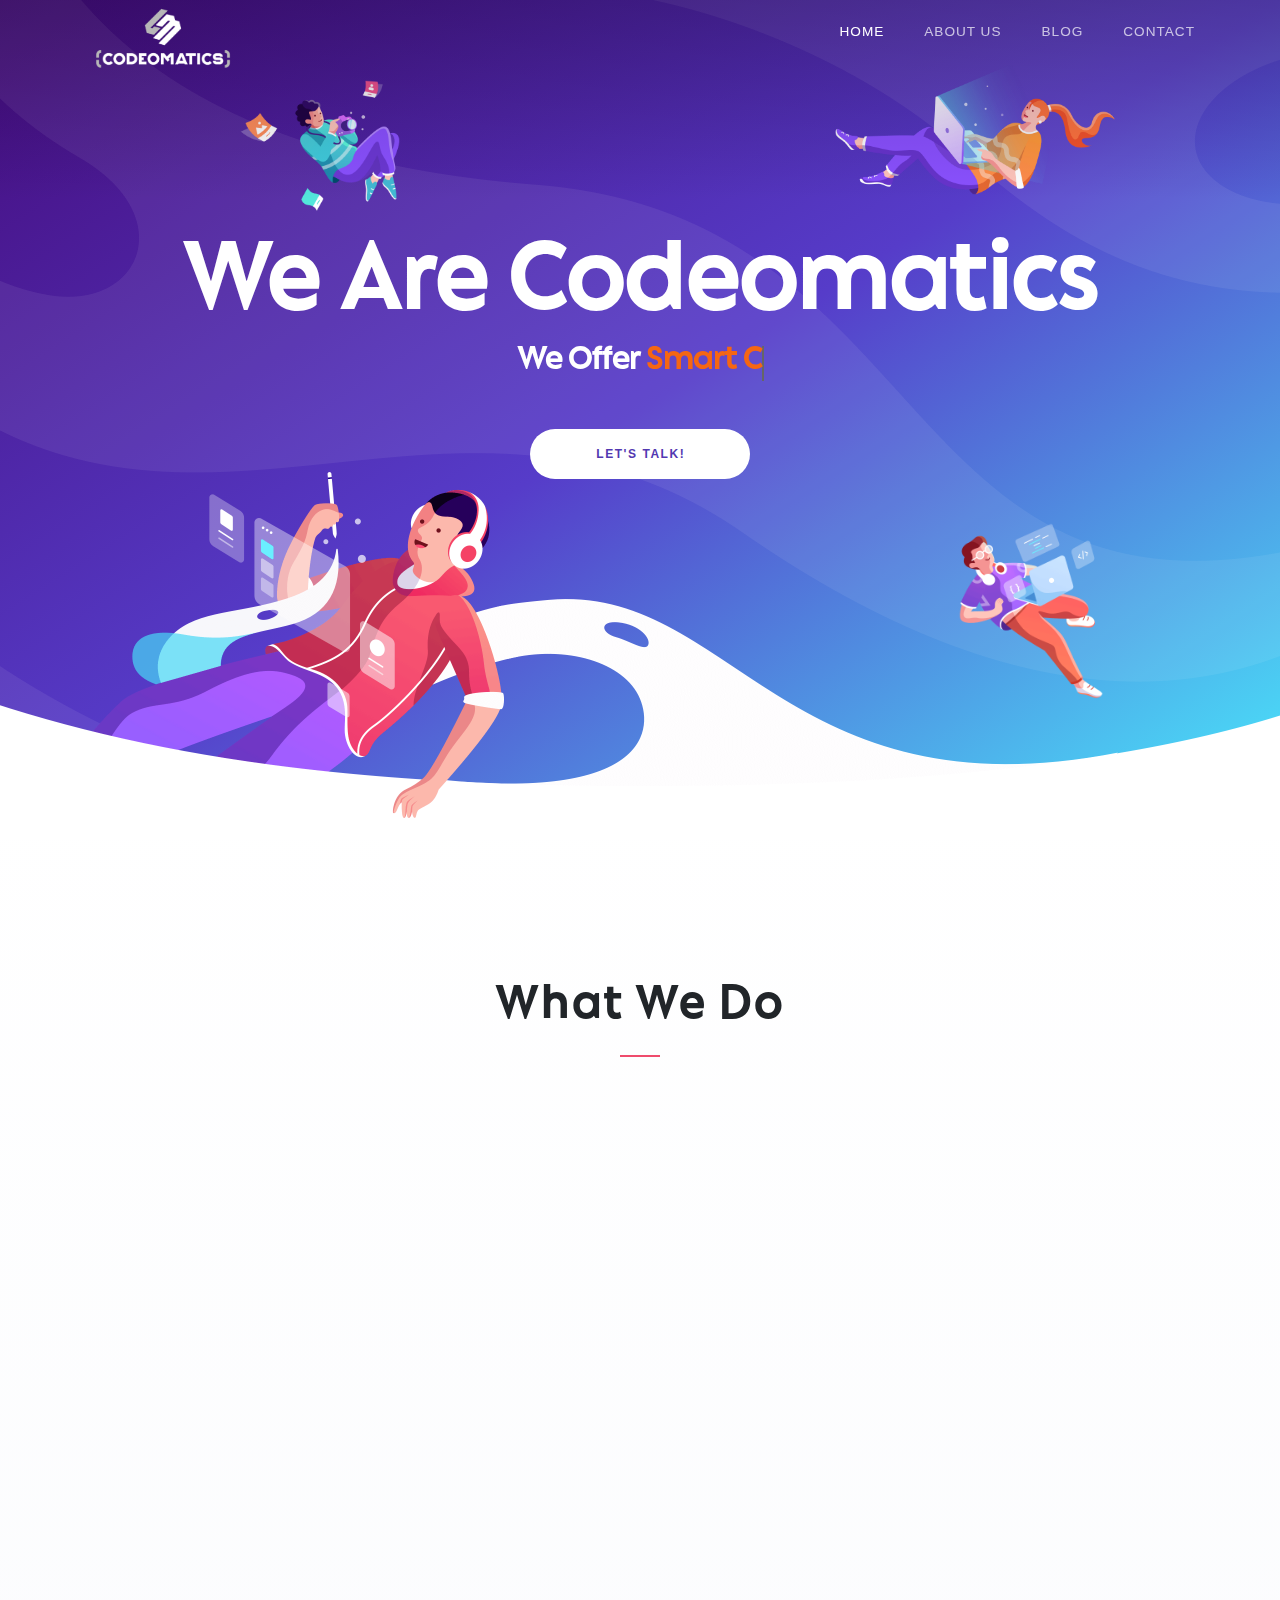
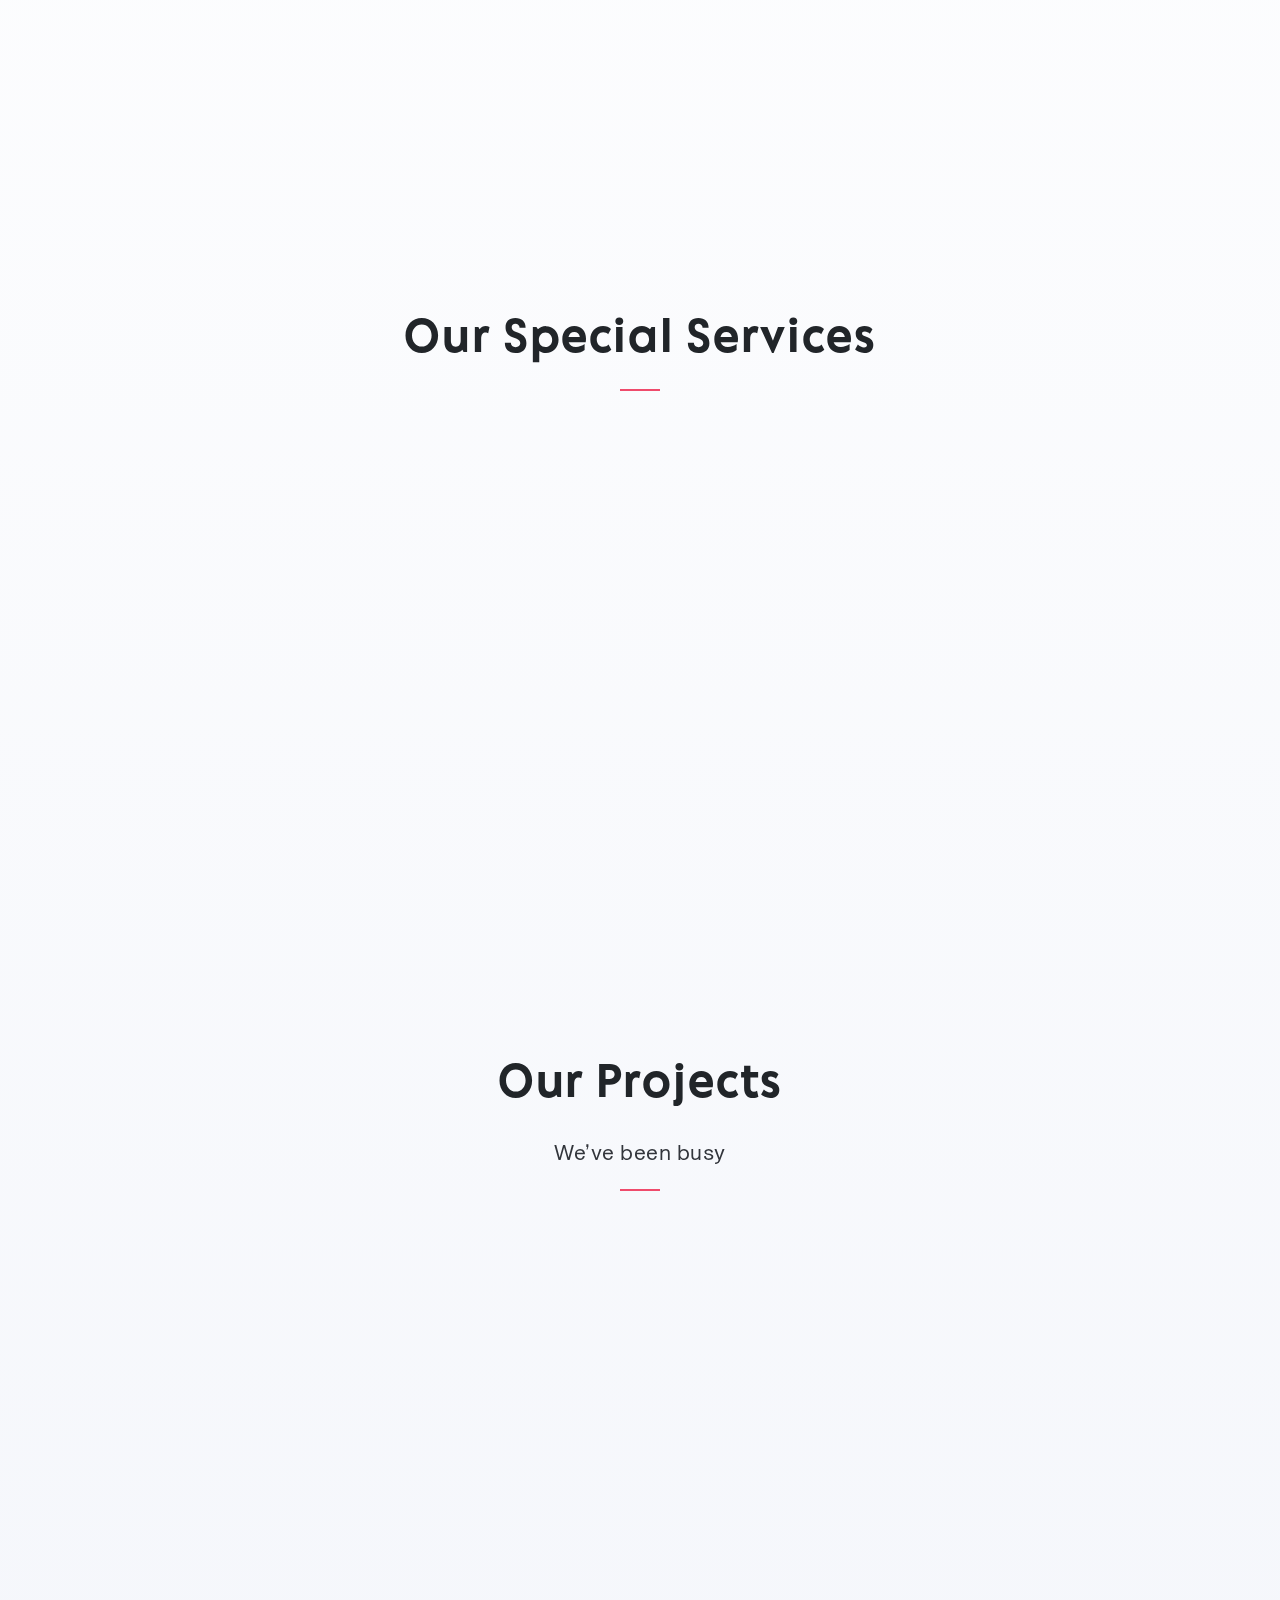
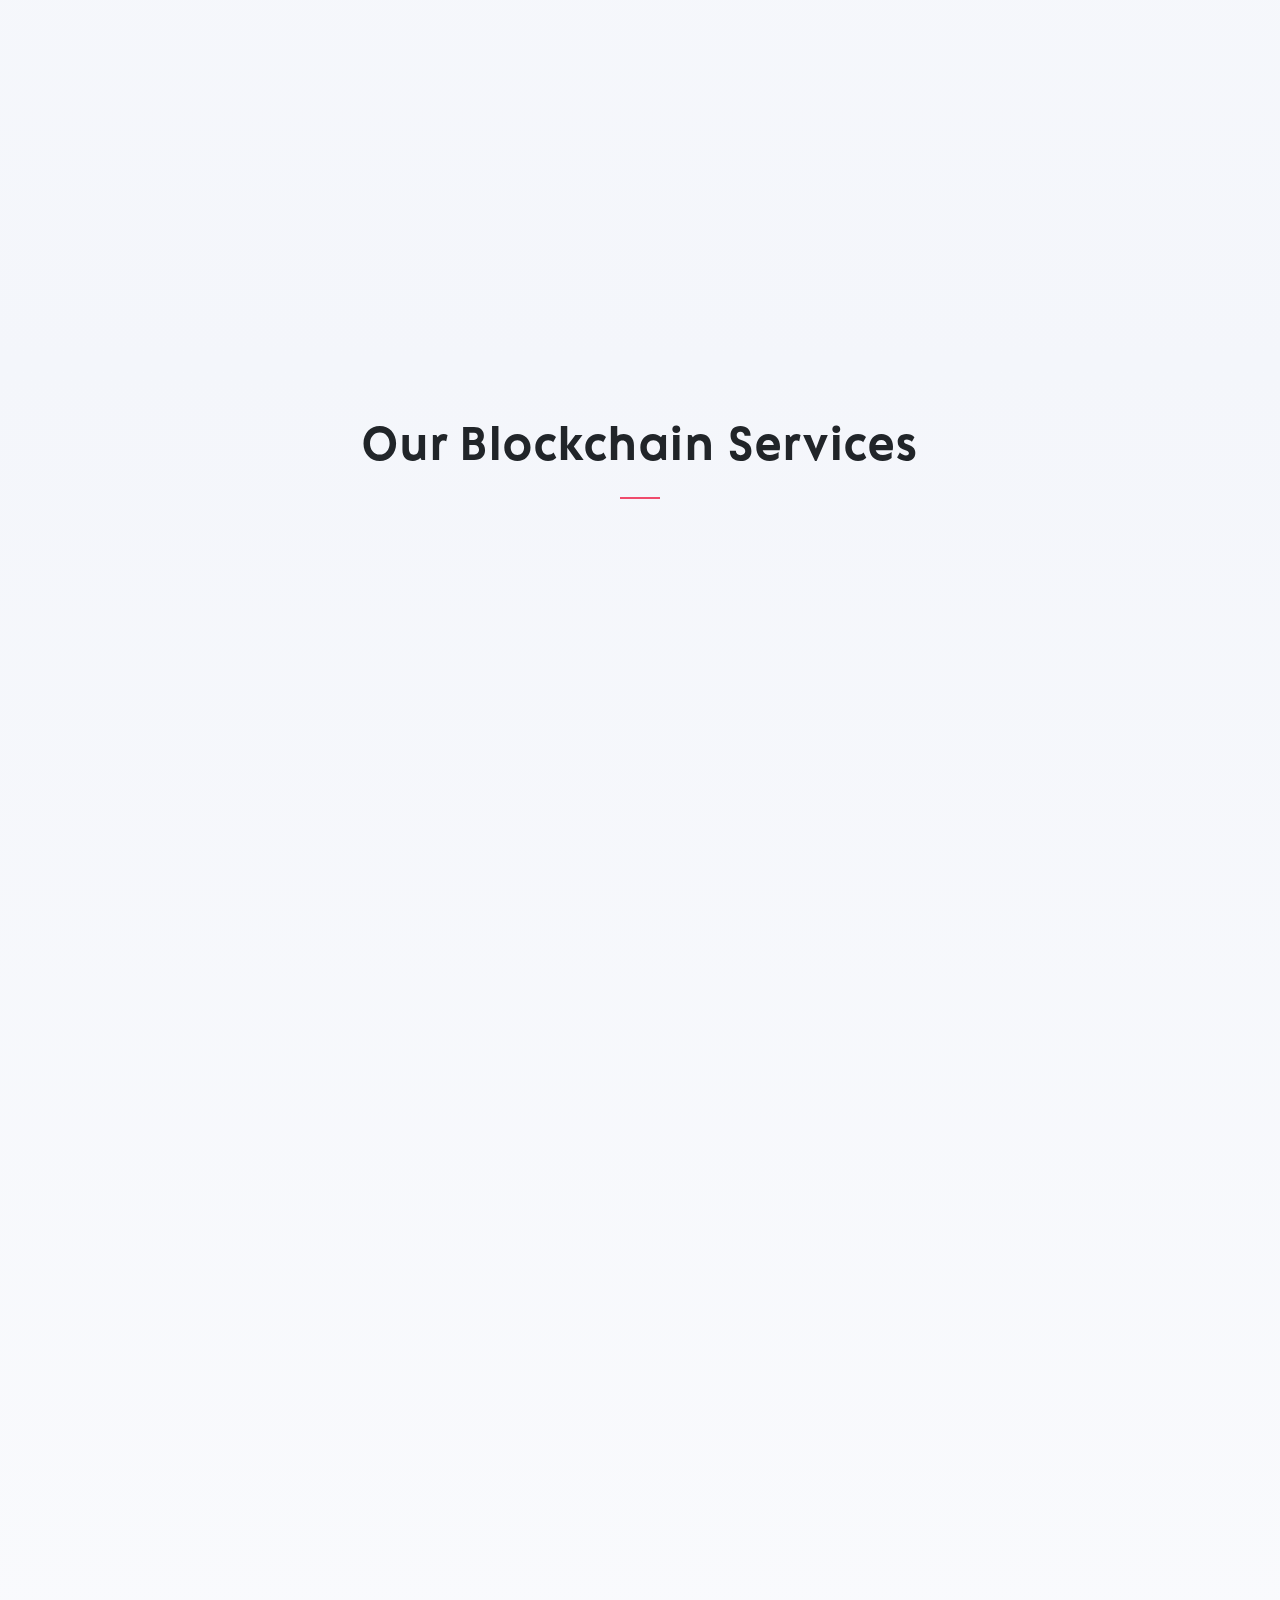
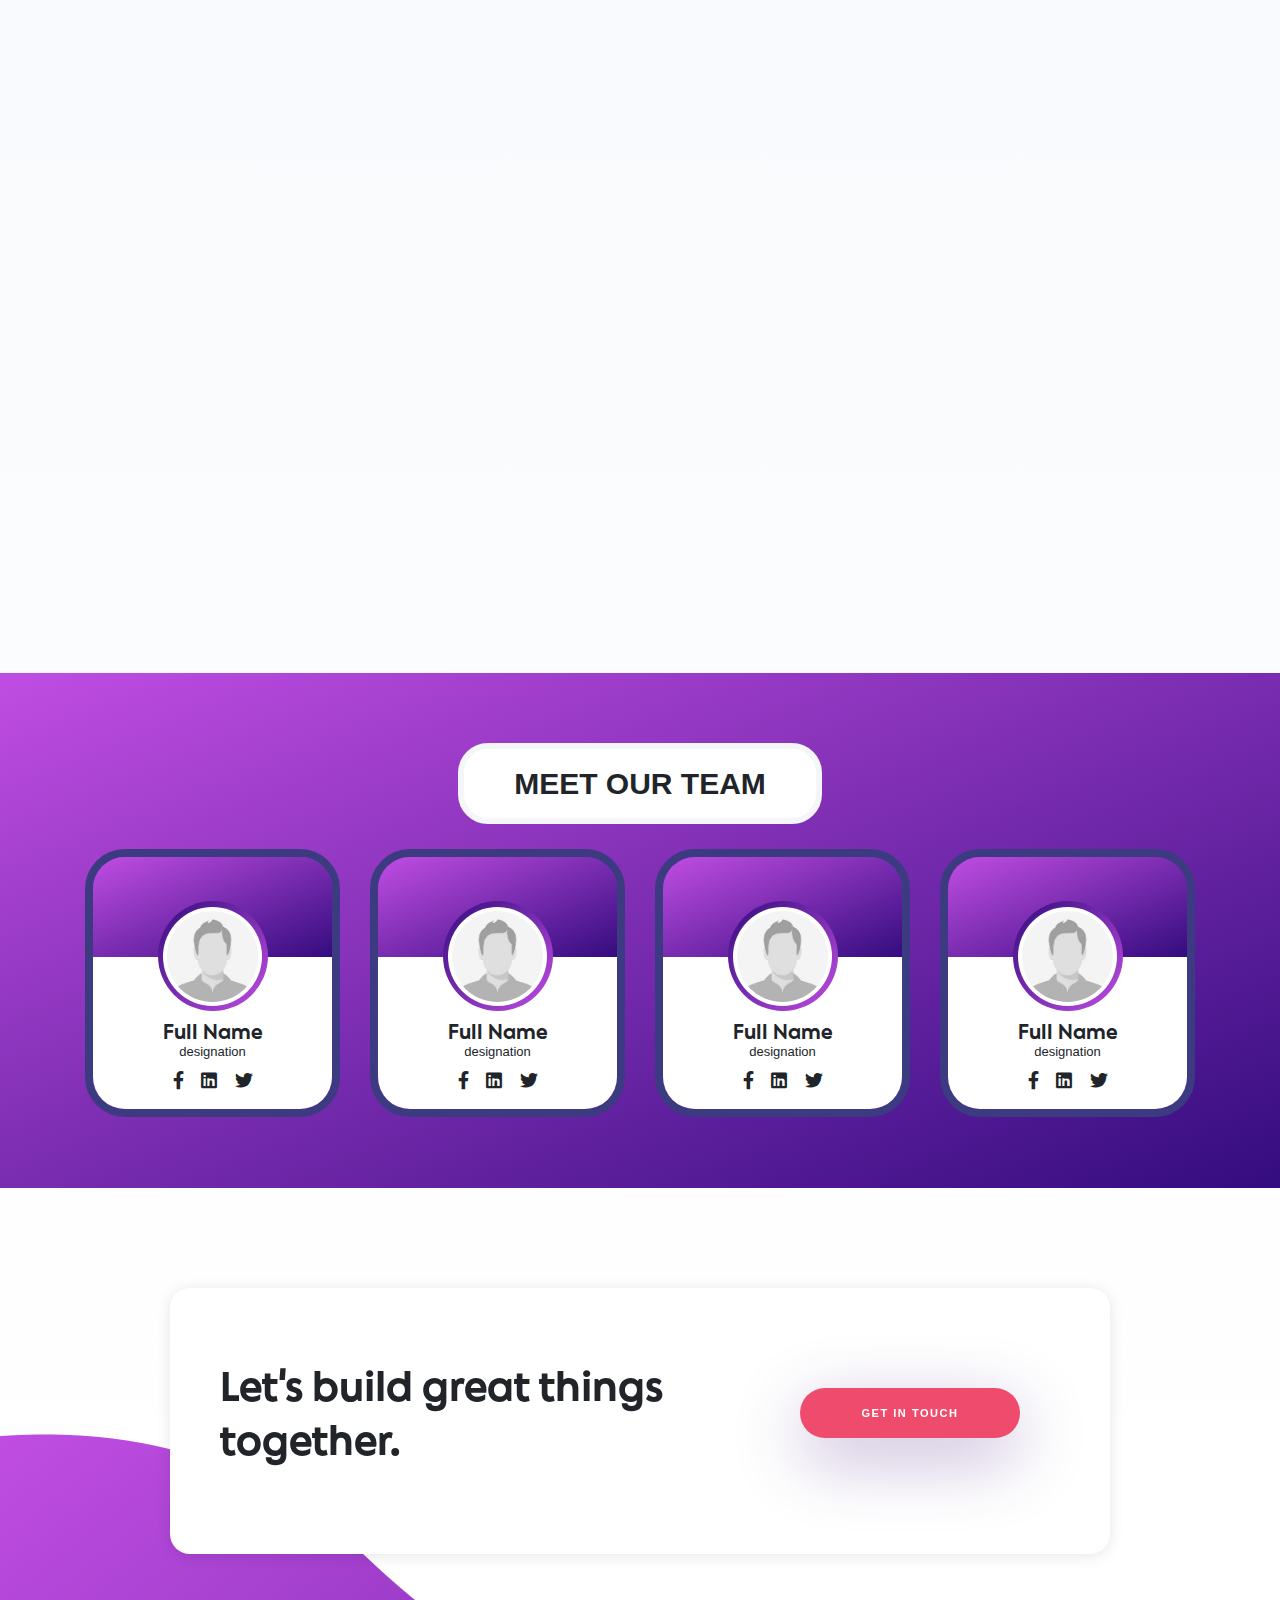
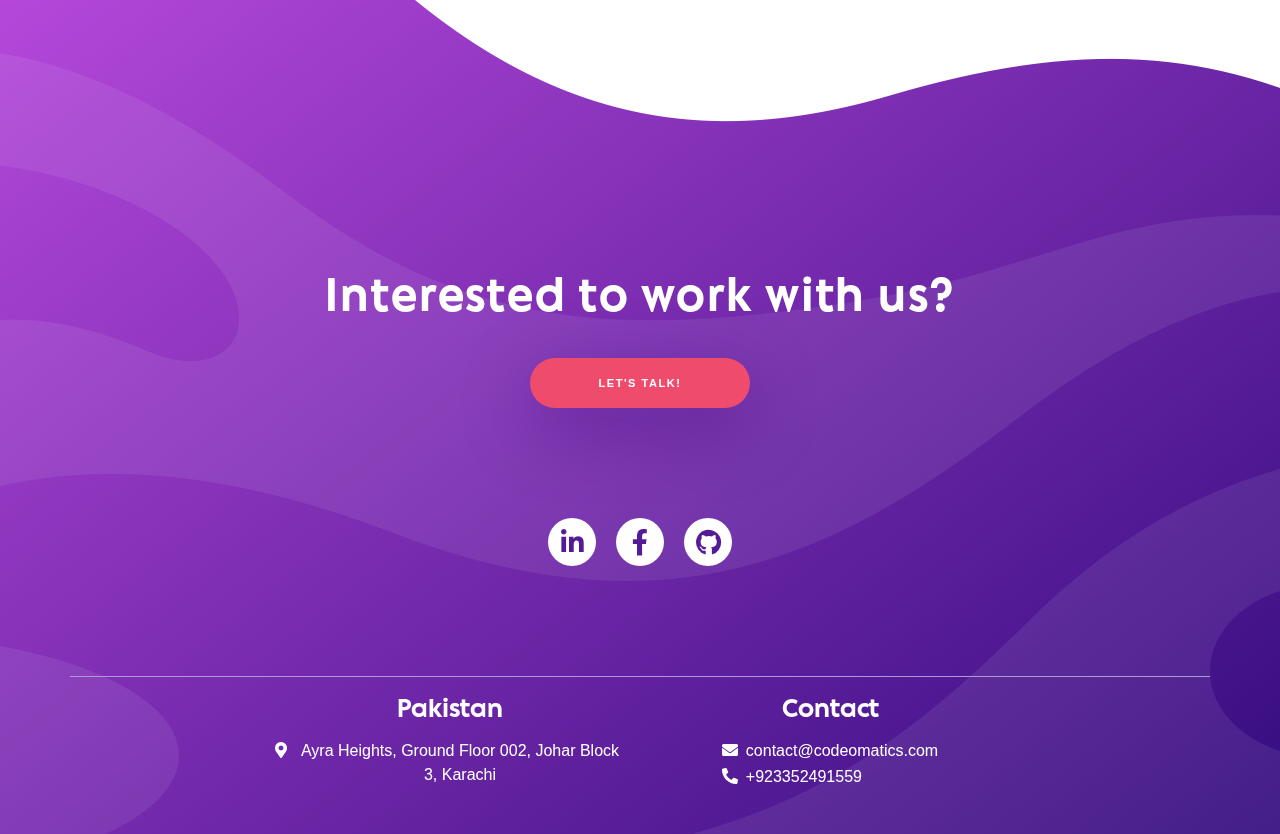
==== commit d8429bff: "updated" ====
--- a/index.html
+++ b/index.html
@@ -17,6 +17,8 @@
     <!-- Style -->
     <link rel="stylesheet" href="css/form-style.css">
     <link rel="stylesheet" href="css/services.css">
+    <link rel="stylesheet" href="css/index.css">
+
   
     <link rel="stylesheet" href="css/css-main.min.css">
     <link rel="stylesheet" href="css/Icomoon-style.css">
@@ -359,6 +361,107 @@
             </div>
           </div>
         </section>
+
+        <!-- Our team section -->
+        <section class="teamMain">
+          <div class="container">
+            <div class="">
+              <div class="teamHeading"> MEET OUR TEAM </div>
+            </div>
+            <div class="row">
+              <div class="col-lg-3 col-md-4 col-sm-6 mb-3">
+                  <div class="teamCard">
+                    <div class="cardInner1"></div>
+                    <div class="cardInner2">
+                      <div class="inner">
+                        <div class="imageMain">
+                          <div class="imgDiv">
+                            <img src="./images/profile.jfif" alt="">
+                            
+                          </div>
+                        </div>
+                        <h5>Full Name</h5>
+                        <div class="designation">designation</div>
+                        <div class="social">
+                          <i class="fab fa-facebook-f fb"></i>
+                          <i class="fab fa-linkedin linkedin" aria-hidden="true"></i>
+                          <i class="fab fa-twitter twitter"></i>
+                        </div>
+                      </div>
+                    </div>
+                  </div>
+              </div>
+              <div class="col-lg-3 col-md-4 col-sm-6 mb-3">
+                  <div class="teamCard">
+                    <div class="cardInner1"></div>
+                    <div class="cardInner2">
+                      <div class="inner">
+                        <div class="imageMain">
+                          <div class="imgDiv">
+                            <img src="./images/profile.jfif" alt="">
+                            
+                          </div>
+                        </div>
+                        <h5>Full Name</h5>
+                        <div class="designation">designation</div>
+                        <div class="social">
+                          <i class="fab fa-facebook-f fb"></i>
+                          <i class="fab fa-linkedin linkedin" aria-hidden="true"></i>
+                          <i class="fab fa-twitter twitter"></i>
+                        </div>
+                      </div>
+                    </div>
+                  </div>
+              </div>
+              <div class="col-lg-3 col-md-4 col-sm-6 mb-3">
+                  <div class="teamCard">
+                    <div class="cardInner1"></div>
+                    <div class="cardInner2">
+                      <div class="inner">
+                        <div class="imageMain">
+                          <div class="imgDiv">
+                            <img src="./images/profile.jfif" alt="">
+                            
+                          </div>
+                        </div>
+                        <h5>Full Name</h5>
+                        <div class="designation">designation</div>
+                        <div class="social">
+                          <i class="fab fa-facebook-f fb"></i>
+                          <i class="fab fa-linkedin linkedin" aria-hidden="true"></i>
+                          <i class="fab fa-twitter twitter"></i>
+                        </div>
+                      </div>
+                    </div>
+                  </div>
+              </div>
+              <div class="col-lg-3 col-md-4 col-sm-6 mb-3">
+                  <div class="teamCard">
+                    <div class="cardInner1"></div>
+                    <div class="cardInner2">
+                      <div class="inner">
+                        <div class="imageMain">
+                          <div class="imgDiv">
+                            <img src="./images/profile.jfif" alt="">
+                            
+                          </div>
+                        </div>
+                        <h5>Full Name</h5>
+                        <div class="designation">designation</div>
+                        <div class="social">
+                          <i class="fab fa-facebook-f fb"></i>
+                          <i class="fab fa-linkedin linkedin" aria-hidden="true"></i>
+                          <i class="fab fa-twitter twitter"></i>
+                        </div>
+                      </div>
+                    </div>
+                  </div>
+              </div>
+            
+            </div>
+          </div>
+        </section>
+
         <!-- lets build together -->
         <section class="container serviceSecondSec">
           <div class="letsBuildDiv">
--- a/css/index.css
+++ b/css/index.css
@@ -0,0 +1,108 @@
+.teamMain{
+    background-image: linear-gradient(to bottom right,#c04de2,#340c7f);
+    padding: 70px 0 55px 0;
+    /* color: white; */
+    margin: 100px 0;
+}
+.teamMain .teamHeading{
+    width: max-content;
+    margin: 0px auto 25px auto;
+    padding: 12px 50px;
+    /* display: flex; */
+    /* align-items: center; */
+    background-color: white;
+    border-radius: 30px;
+    border: 6px solid #f5f6fa;
+    font-size: 30px;
+    font-weight: 700;
+}
+.teamMain .teamCard{
+    border: 8px solid #3c3b82;
+    border-radius: 40px;
+    overflow: hidden;
+}
+.teamMain .teamCard .cardInner1{
+    height: 100px;
+    background-image: linear-gradient(to bottom right,#c04de2,#340c7f);
+}
+.teamMain .teamCard .cardInner2{
+    display: flex;
+    /* justify-content: space-around; */
+    flex-direction: column;
+    justify-content: center;
+    align-items: center;
+    background-color: white;
+}
+.teamMain .teamCard .cardInner2 .imageMain{
+    width: 110px;
+    position: relative;
+    height: 110px;
+    background-image: linear-gradient(to top left,#c04de2,#340c7f);
+    border-radius: 50%;
+    display: flex;
+    justify-content: center;
+    align-items: center;
+    margin: auto;
+} 
+ .teamMain .teamCard .cardInner2 .imgDiv{
+    background: white;
+    width: 90%;
+    height: 90%;
+    border-radius: 50%;
+    display: flex;
+    justify-content: center;
+    align-items: center;
+    
+}
+ .teamMain .teamCard .cardInner2 .imgDiv img{
+    max-width: 92%;
+    border-radius: 50%;
+}
+.teamMain .teamCard .imageMain{
+    width: 110px;
+    height: 110px;
+    background-image: linear-gradient(to top left,#c04de2,#340c7f);
+    border-radius: 50%;
+    position: relative;
+    top: -56px;
+}
+.teamMain .teamCard .cardInner2 .inner{
+    display: flex;
+    flex-direction: column;
+    align-items: center;
+    justify-content: center;
+}
+.teamMain .teamCard .cardInner2 h5{
+    margin-top: -44px;
+    margin-bottom: -8px !important;
+    font-size: 22px;    
+}
+.teamMain .teamCard .cardInner2 .designation{    
+    font-size: 13px;    
+}
+.teamMain .teamCard .cardInner2 .social{    
+    padding-top: 10px;   
+    padding-bottom: 20px;   
+    width: 80px;
+    display: flex;justify-content: space-between;
+    align-items: center;;
+}
+.teamMain .teamCard .cardInner2 .social i{    
+    font-size: 18px;   
+}
+.teamMain .teamCard:hover .fb{
+    color: #3b5998;
+}
+.teamMain .teamCard:hover .linkedin{
+    color: red;
+}
+.teamMain .teamCard:hover .twitter{
+    color: #00ACEE;
+}
+@media(max-width:576px){
+    .teamMain .teamHeading{
+        border-radius: 23px !important;
+        padding: 8px 30px !important;
+        font-size: 25px !important;
+    }
+}
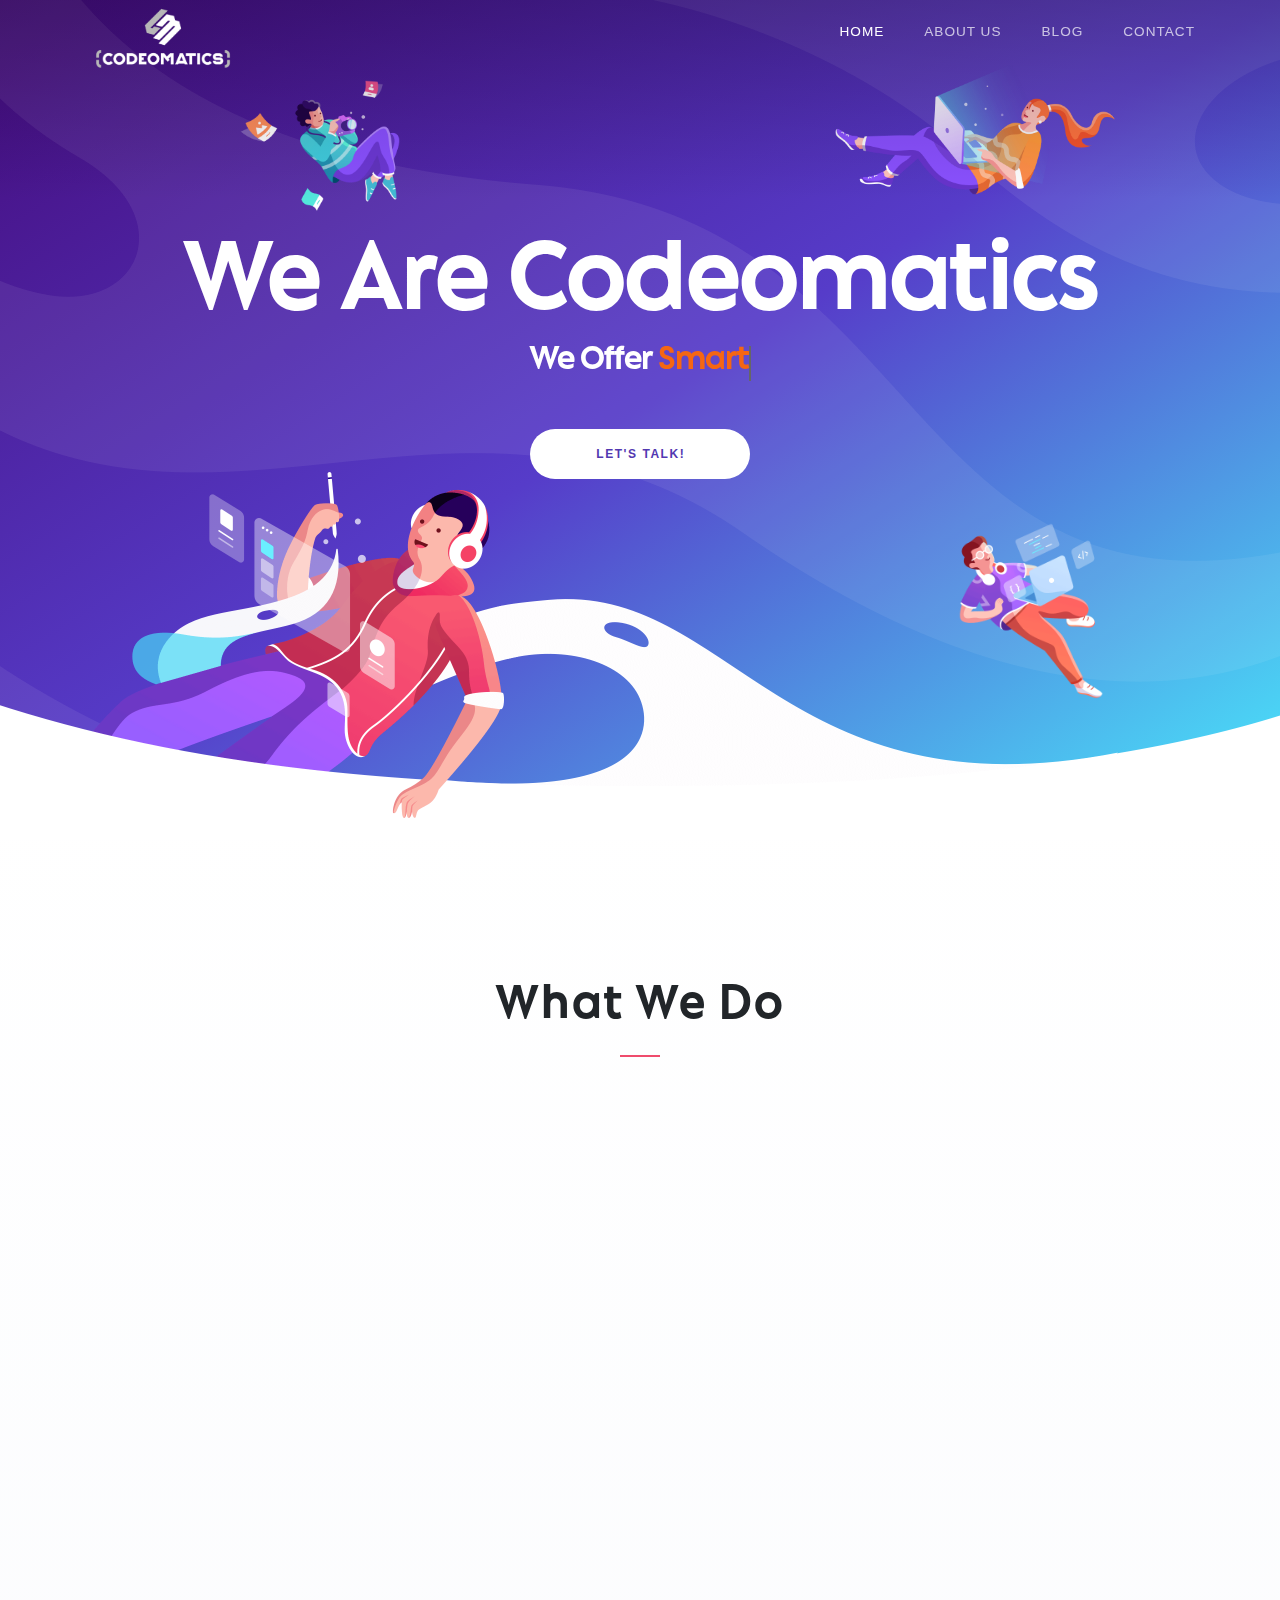
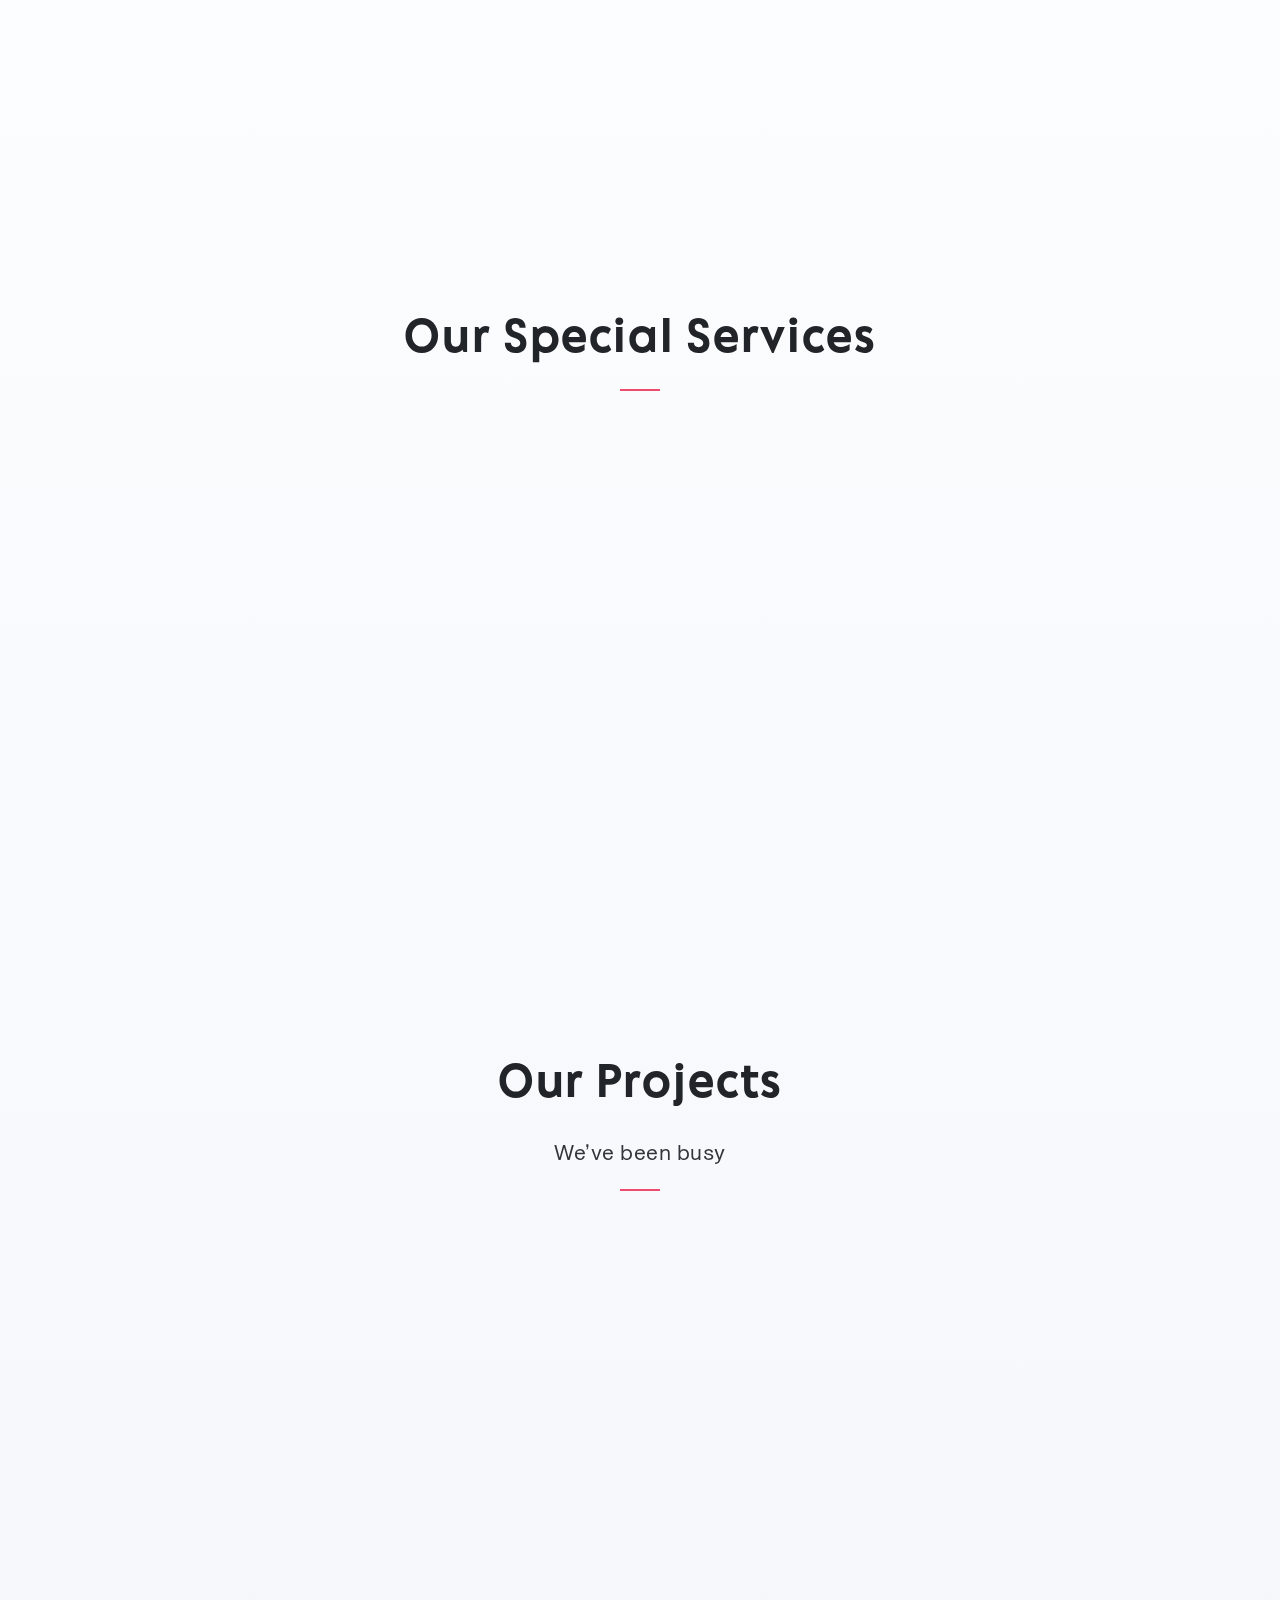
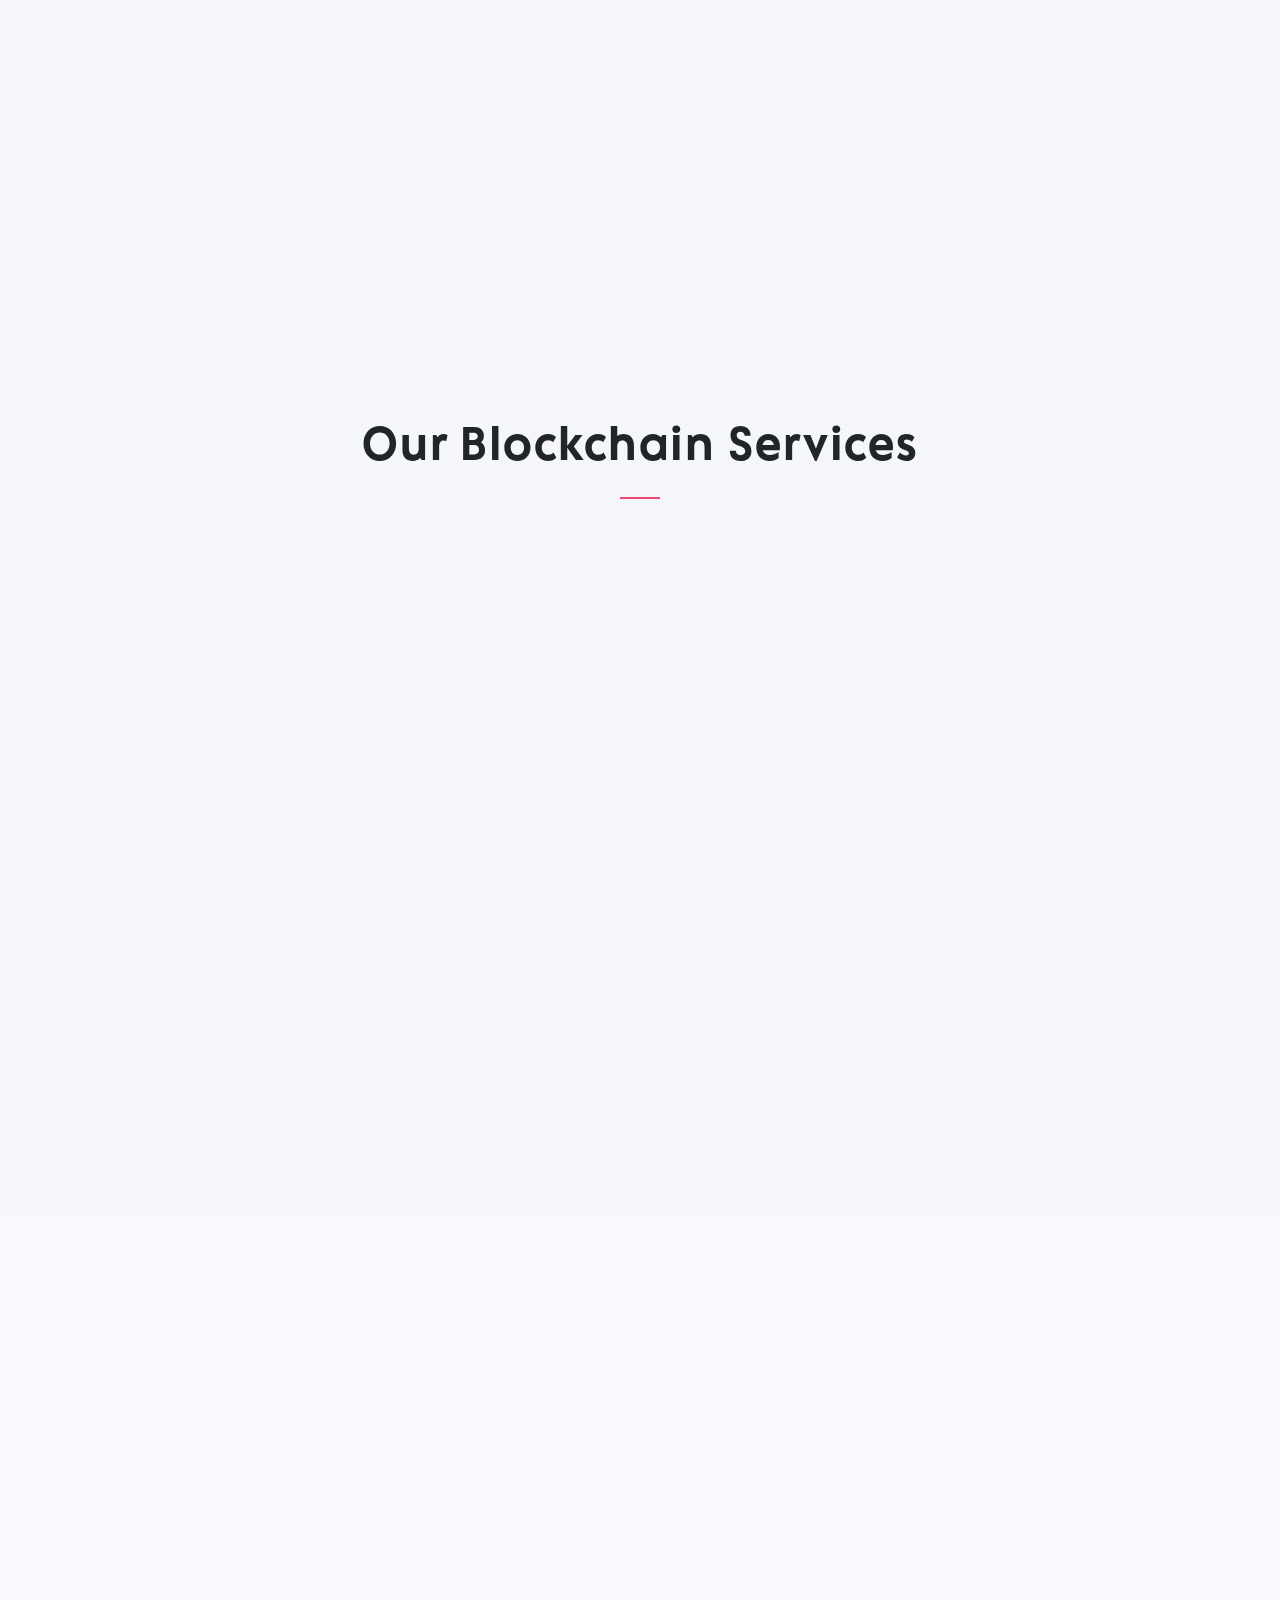
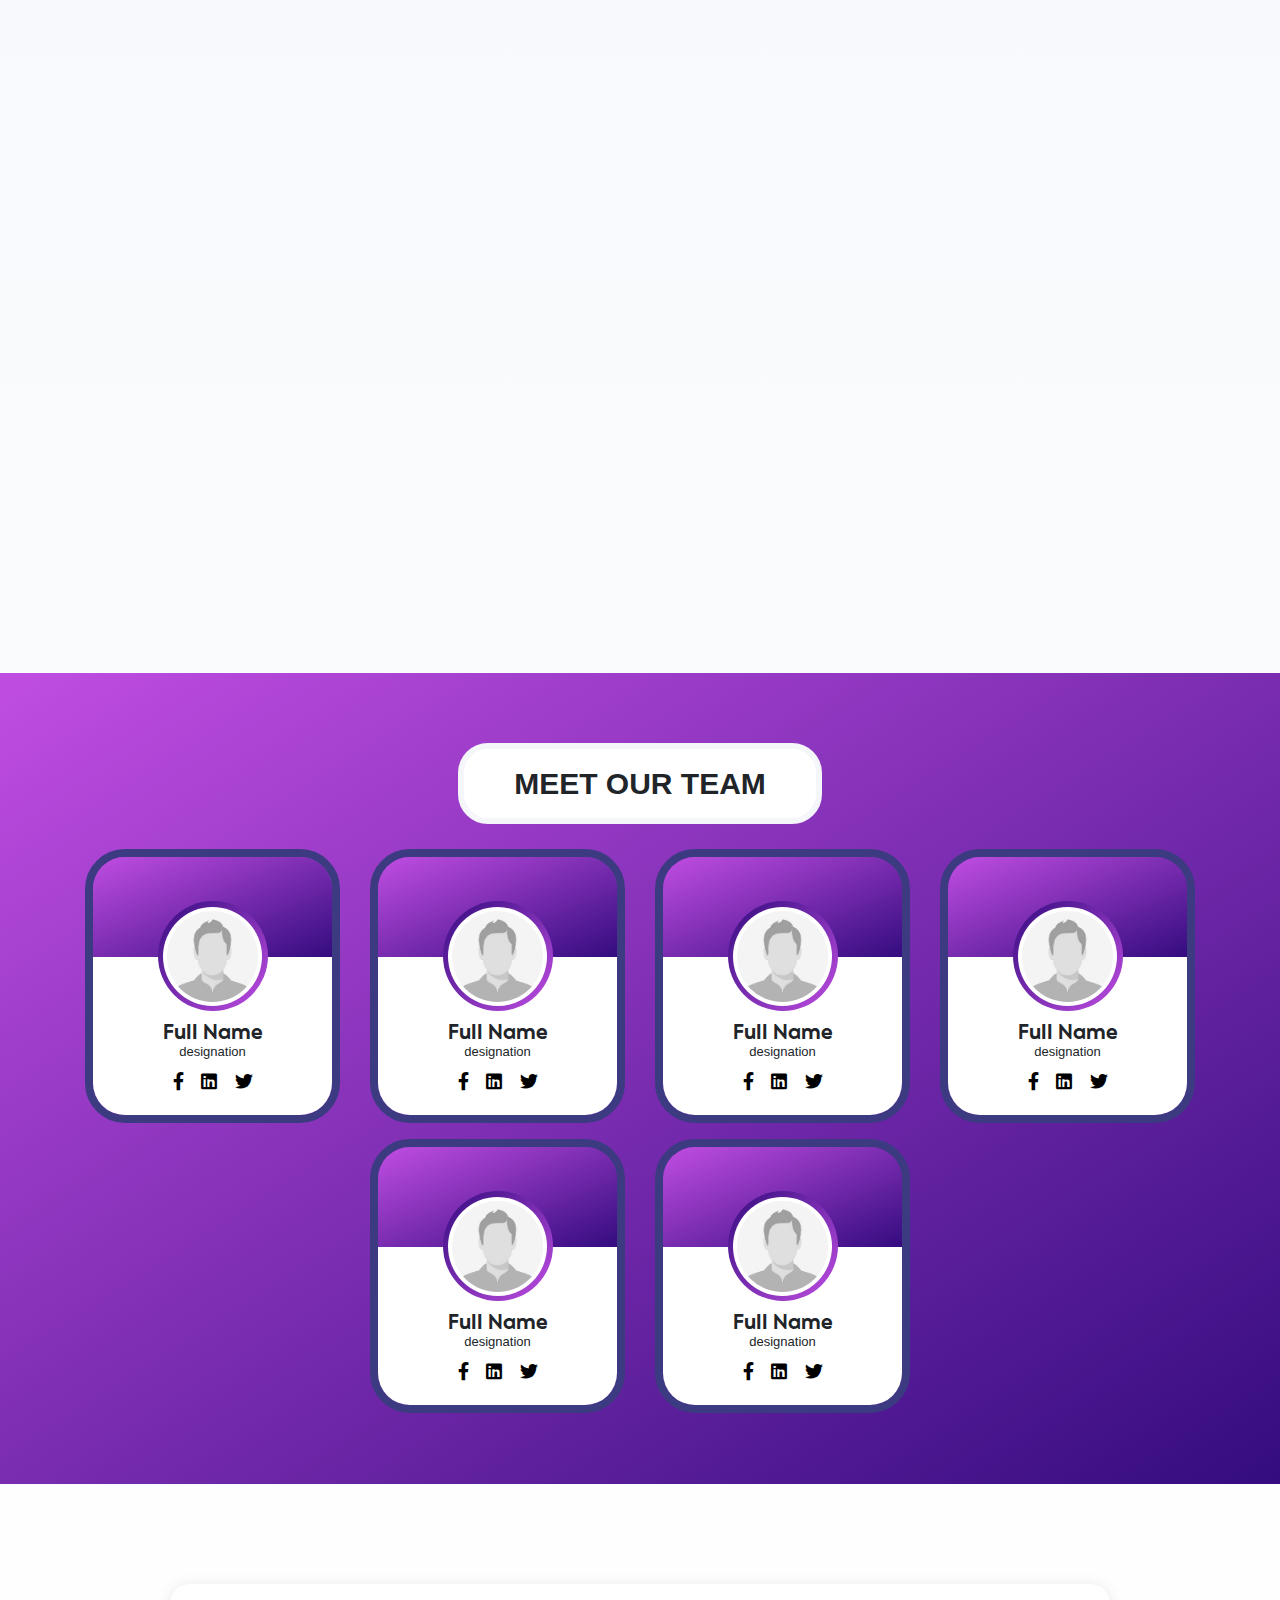
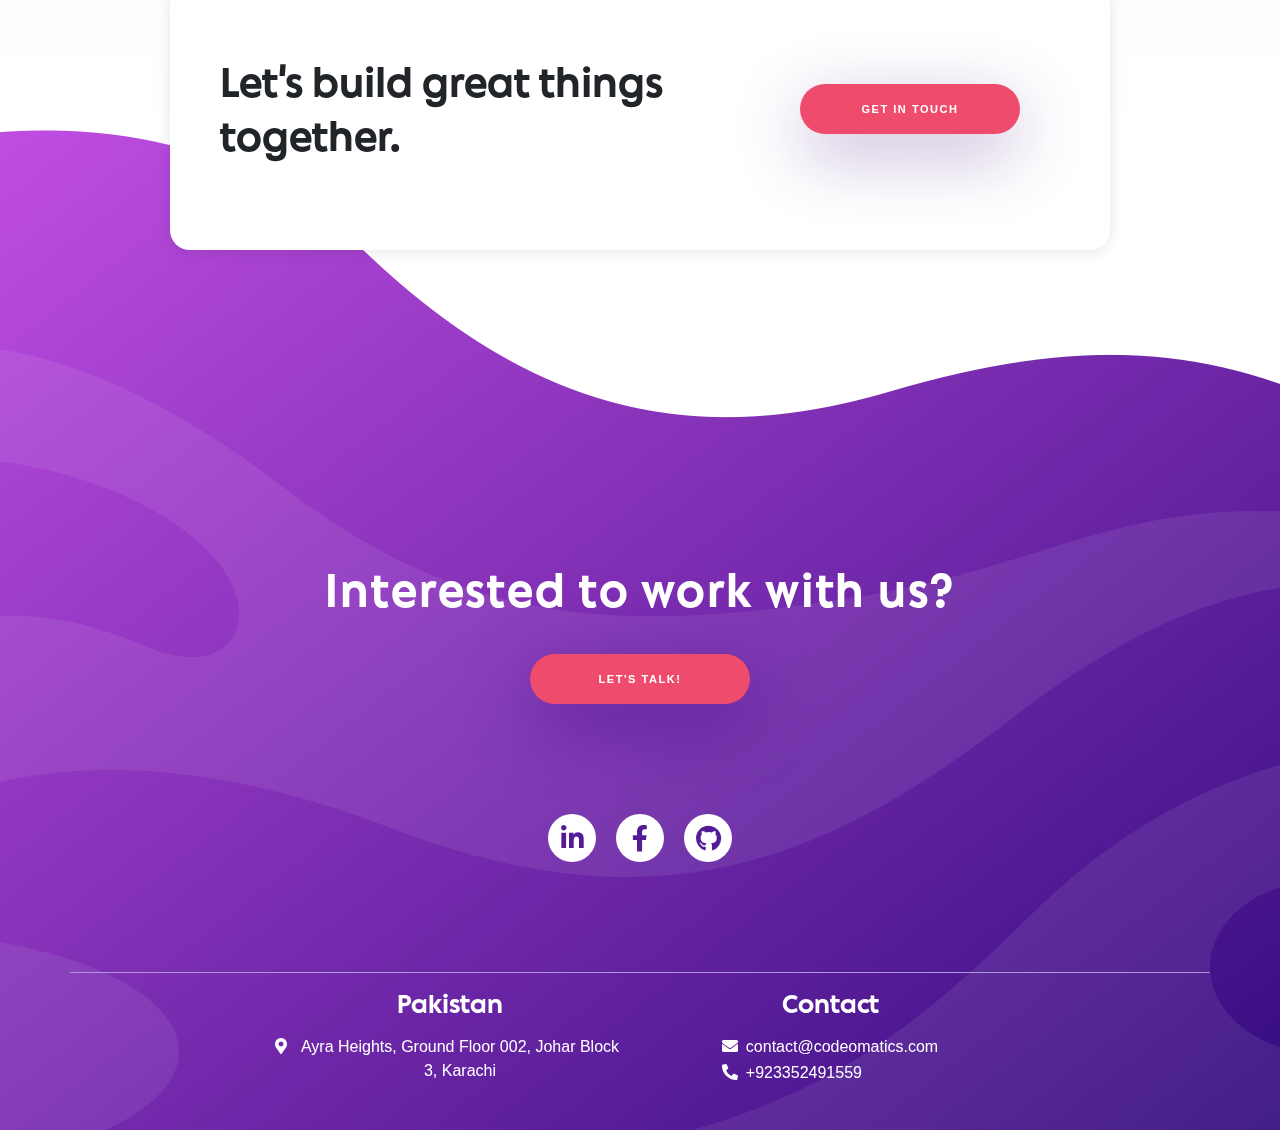
==== commit be370e41: "team section added" ====
--- a/index.html
+++ b/index.html
@@ -368,7 +368,7 @@
             <div class="">
               <div class="teamHeading"> MEET OUR TEAM </div>
             </div>
-            <div class="row">
+            <div class="row jc-center">
               <div class="col-lg-3 col-md-4 col-sm-6 mb-3">
                   <div class="teamCard">
                     <div class="cardInner1"></div>
@@ -383,9 +383,9 @@
                         <h5>Full Name</h5>
                         <div class="designation">designation</div>
                         <div class="social">
-                          <i class="fab fa-facebook-f fb"></i>
-                          <i class="fab fa-linkedin linkedin" aria-hidden="true"></i>
-                          <i class="fab fa-twitter twitter"></i>
+                          <a href="#"><i class="fab fa-facebook-f fb"></i></a>
+                          <a href="#"><i class="fab fa-linkedin linkedin" aria-hidden="true"></i></a>
+                          <a href="#"><i class="fab fa-twitter twitter"></i></a>
                         </div>
                       </div>
                     </div>
@@ -405,9 +405,9 @@
                         <h5>Full Name</h5>
                         <div class="designation">designation</div>
                         <div class="social">
-                          <i class="fab fa-facebook-f fb"></i>
-                          <i class="fab fa-linkedin linkedin" aria-hidden="true"></i>
-                          <i class="fab fa-twitter twitter"></i>
+                          <a href="#"><i class="fab fa-facebook-f fb"></i></a>
+                          <a href="#"><i class="fab fa-linkedin linkedin" aria-hidden="true"></i></a>
+                          <a href="#"><i class="fab fa-twitter twitter"></i></a>
                         </div>
                       </div>
                     </div>
@@ -427,9 +427,9 @@
                         <h5>Full Name</h5>
                         <div class="designation">designation</div>
                         <div class="social">
-                          <i class="fab fa-facebook-f fb"></i>
-                          <i class="fab fa-linkedin linkedin" aria-hidden="true"></i>
-                          <i class="fab fa-twitter twitter"></i>
+                          <a href="#"><i class="fab fa-facebook-f fb"></i></a>
+                          <a href="#"><i class="fab fa-linkedin linkedin" aria-hidden="true"></i></a>
+                          <a href="#"><i class="fab fa-twitter twitter"></i></a>
                         </div>
                       </div>
                     </div>
@@ -449,9 +449,53 @@
                         <h5>Full Name</h5>
                         <div class="designation">designation</div>
                         <div class="social">
-                          <i class="fab fa-facebook-f fb"></i>
-                          <i class="fab fa-linkedin linkedin" aria-hidden="true"></i>
-                          <i class="fab fa-twitter twitter"></i>
+                          <a href="#"><i class="fab fa-facebook-f fb"></i></a>
+                          <a href="#"><i class="fab fa-linkedin linkedin" aria-hidden="true"></i></a>
+                          <a href="#"><i class="fab fa-twitter twitter"></i></a>
+                        </div>
+                      </div>
+                    </div>
+                  </div>
+              </div>
+              <div class="col-lg-3 col-md-4 col-sm-6 mb-3">
+                  <div class="teamCard">
+                    <div class="cardInner1"></div>
+                    <div class="cardInner2">
+                      <div class="inner">
+                        <div class="imageMain">
+                          <div class="imgDiv">
+                            <img src="./images/profile.jfif" alt="">
+                            
+                          </div>
+                        </div>
+                        <h5>Full Name</h5>
+                        <div class="designation">designation</div>
+                        <div class="social">
+                          <a href="#"><i class="fab fa-facebook-f fb"></i></a>
+                          <a href="#"><i class="fab fa-linkedin linkedin" aria-hidden="true"></i></a>
+                          <a href="#"><i class="fab fa-twitter twitter"></i></a>
+                        </div>
+                      </div>
+                    </div>
+                  </div>
+              </div>
+              <div class="col-lg-3 col-md-4 col-sm-6 mb-3">
+                  <div class="teamCard">
+                    <div class="cardInner1"></div>
+                    <div class="cardInner2">
+                      <div class="inner">
+                        <div class="imageMain">
+                          <div class="imgDiv">
+                            <img src="./images/profile.jfif" alt="">
+                            
+                          </div>
+                        </div>
+                        <h5>Full Name</h5>
+                        <div class="designation">designation</div>
+                        <div class="social">
+                          <a href="#"><i class="fab fa-facebook-f fb"></i></a>
+                          <a href="#"><i class="fab fa-linkedin linkedin" aria-hidden="true"></i></a>
+                          <a href="#"><i class="fab fa-twitter twitter"></i></a>
                         </div>
                       </div>
                     </div>
--- a/css/index.css
+++ b/css/index.css
@@ -20,6 +20,11 @@
     border: 8px solid #3c3b82;
     border-radius: 40px;
     overflow: hidden;
+    transition: all 0.3s;
+}
+.teamMain .teamCard:hover{
+    transform: translateY(-10px);
+    transition: all 0.3s;
 }
 .teamMain .teamCard .cardInner1{
     height: 100px;
@@ -43,6 +48,7 @@
     justify-content: center;
     align-items: center;
     margin: auto;
+    transition: all 0.3s;
 } 
  .teamMain .teamCard .cardInner2 .imgDiv{
     background: white;
@@ -90,14 +96,45 @@
 .teamMain .teamCard .cardInner2 .social i{    
     font-size: 18px;   
 }
+.teamMain .teamCard .fb{
+    color: #000;
+    transition: all 0.3s;
+}
+.teamMain .teamCard .linkedin{
+    color: #000;
+    transition: all 0.3s;
+}
+.teamMain .teamCard .twitter{
+    color: #000;
+    transition: all 0.3s;
+}
+.teamMain .teamCard .fb:hover{
+    transform: scale(1.3);
+    transition: all 0.3s;
+}
+.teamMain .teamCard .linkedin:hover{
+    transform: scale(1.3);
+    transition: all 0.3s;
+}
+.teamMain .teamCard .twitter:hover{
+    transform: scale(1.3);
+    transition: all 0.3s;
+}
 .teamMain .teamCard:hover .fb{
-    color: #3b5998;
+    color: #1877f2;
 }
 .teamMain .teamCard:hover .linkedin{
-    color: red;
+    color: #0e76a8;
 }
 .teamMain .teamCard:hover .twitter{
     color: #00ACEE;
+}
+.teamMain .teamCard:hover .imageMain{
+    border: 3px dashed #fefefe;
+    transition: all 0.3s;
+} 
+.jc-center{
+    justify-content: center;
 }
 @media(max-width:576px){
     .teamMain .teamHeading{
@@ -105,4 +142,7 @@
         padding: 8px 30px !important;
         font-size: 25px !important;
     }
+    .footer-social{
+        margin: 40px 0 40px !important;
+    }
 }
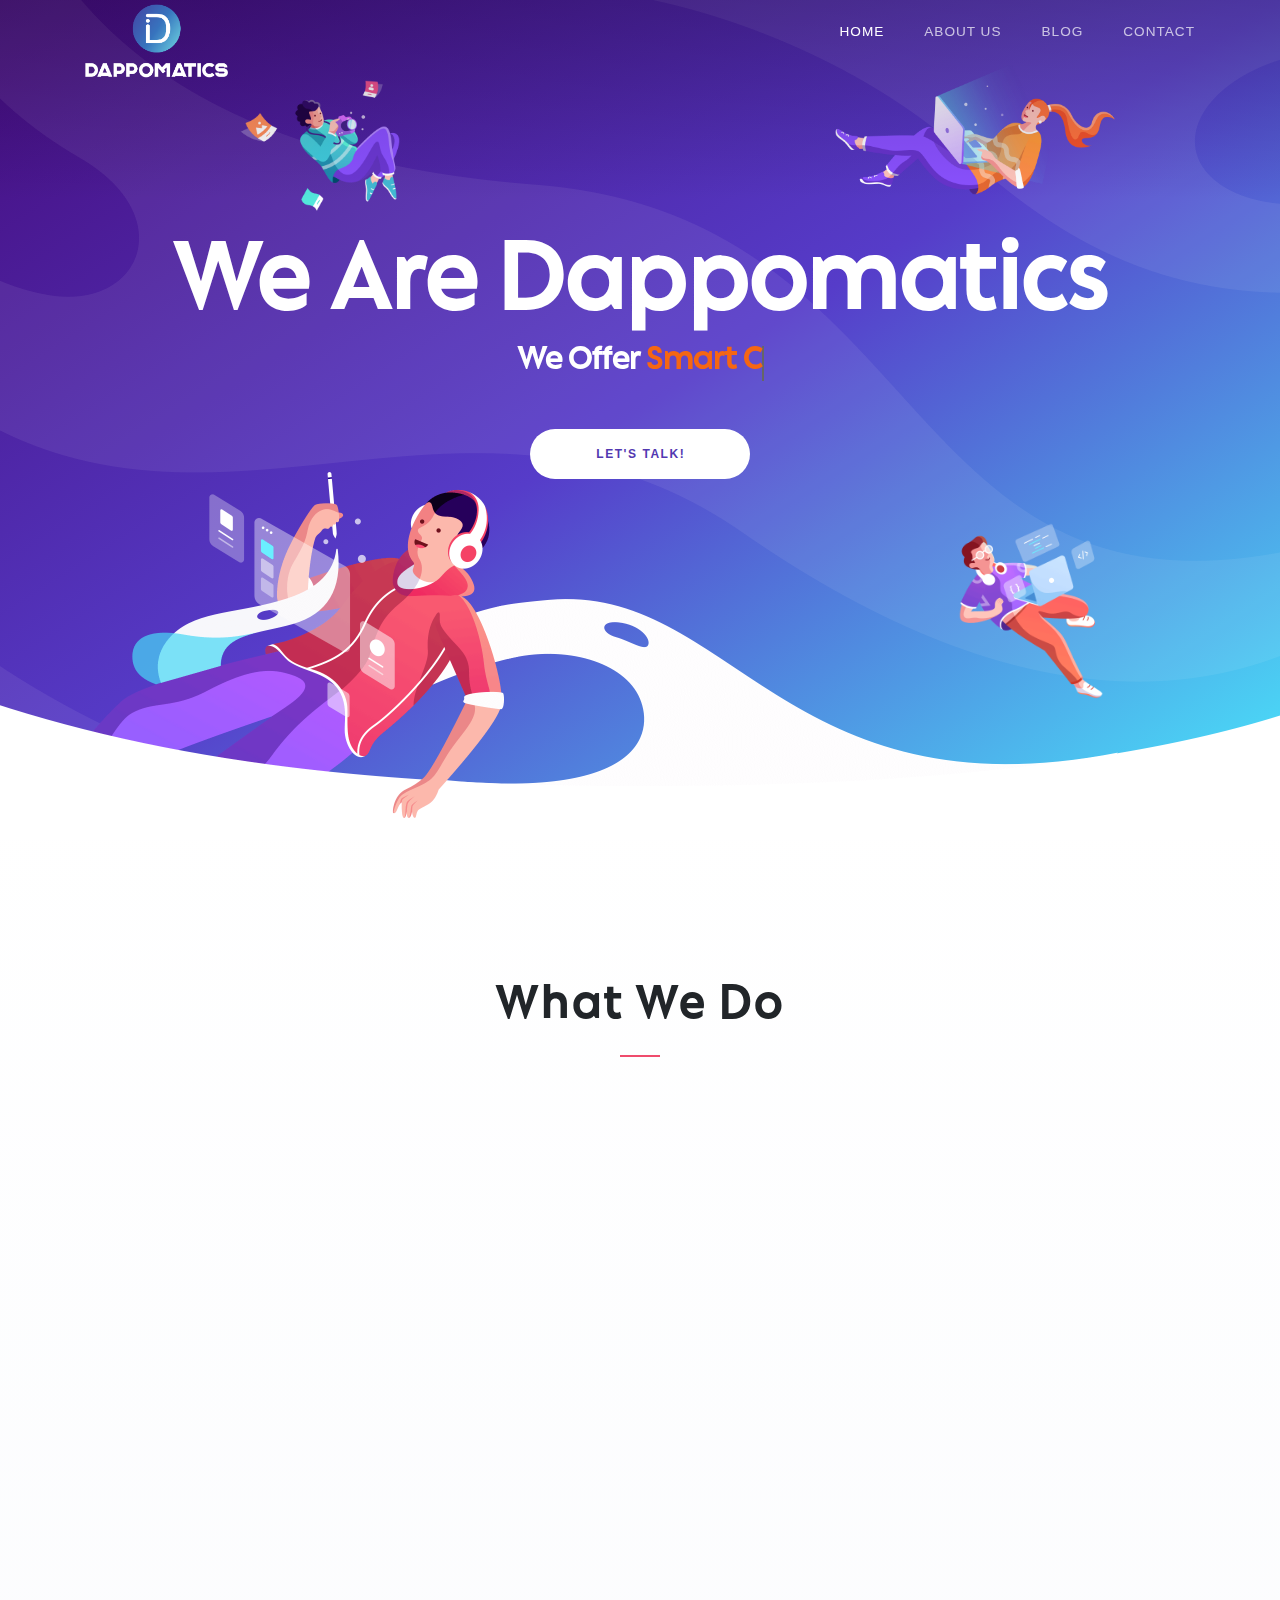
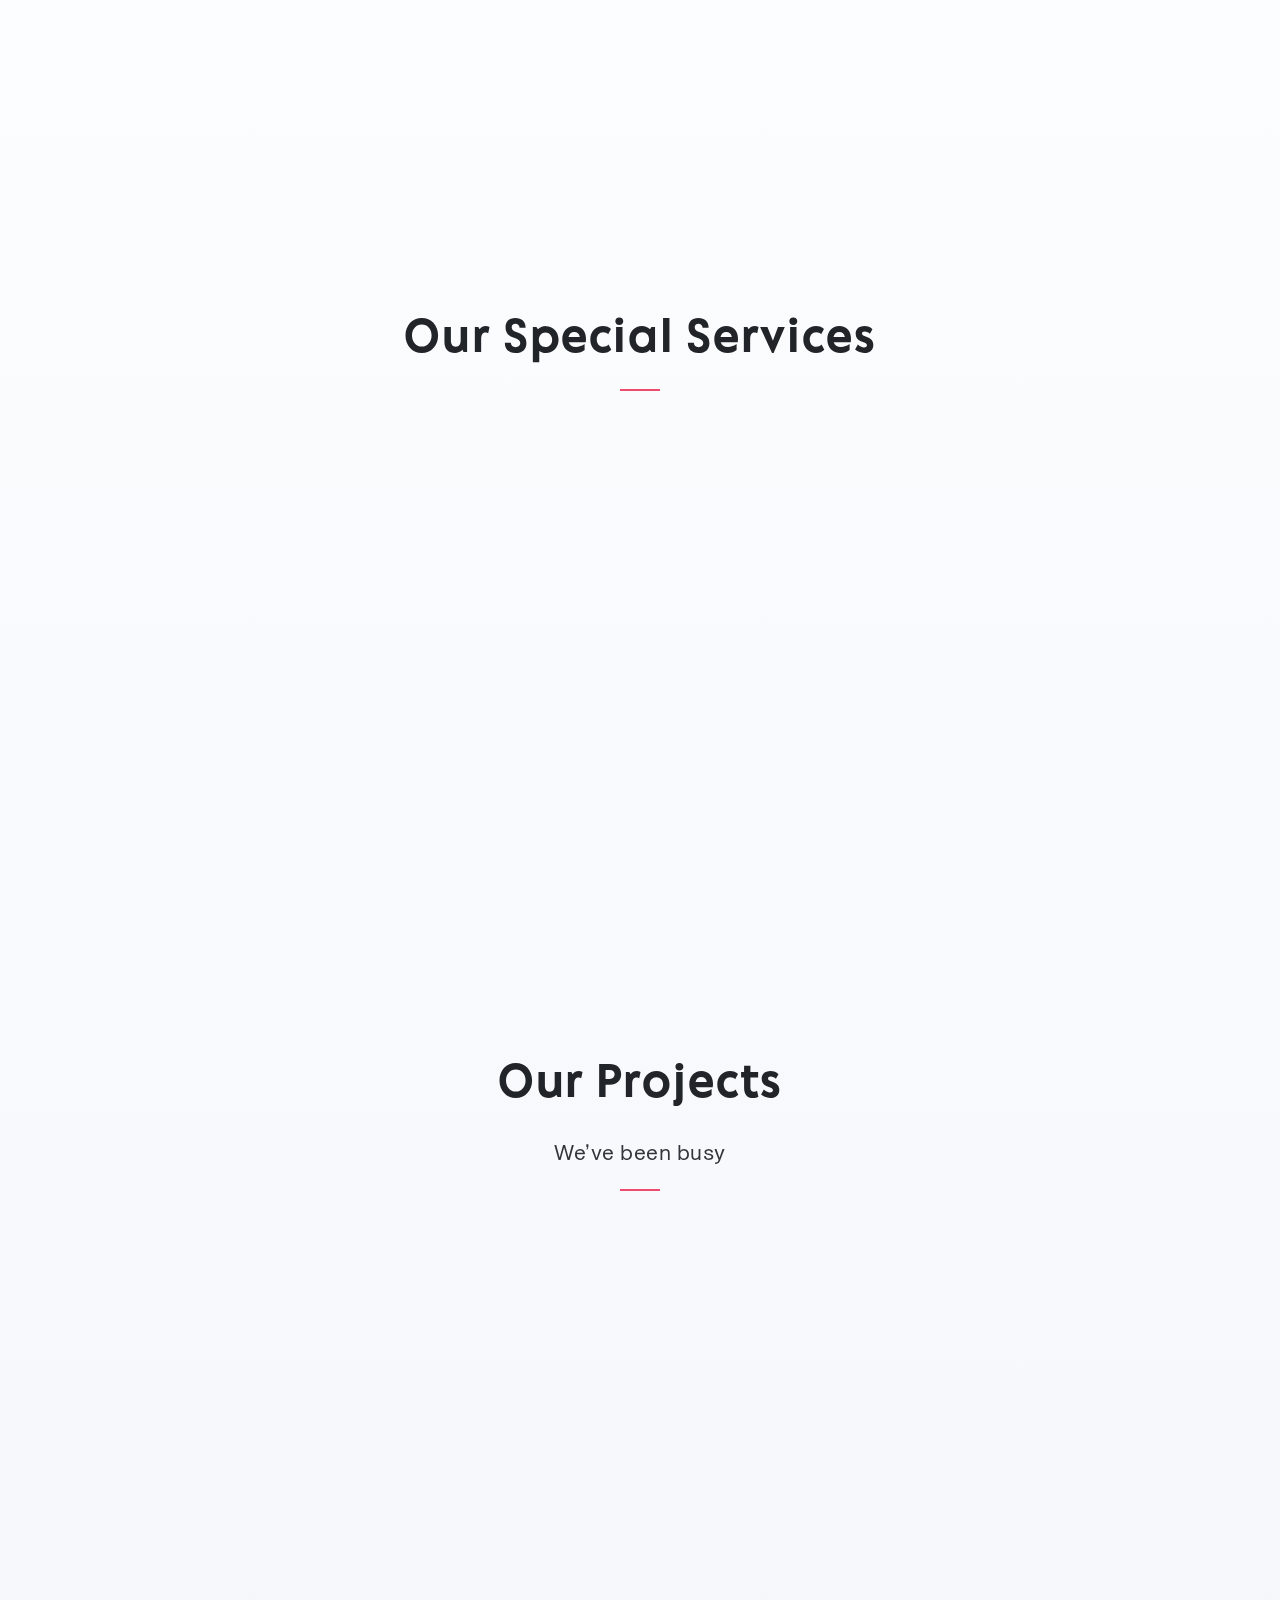
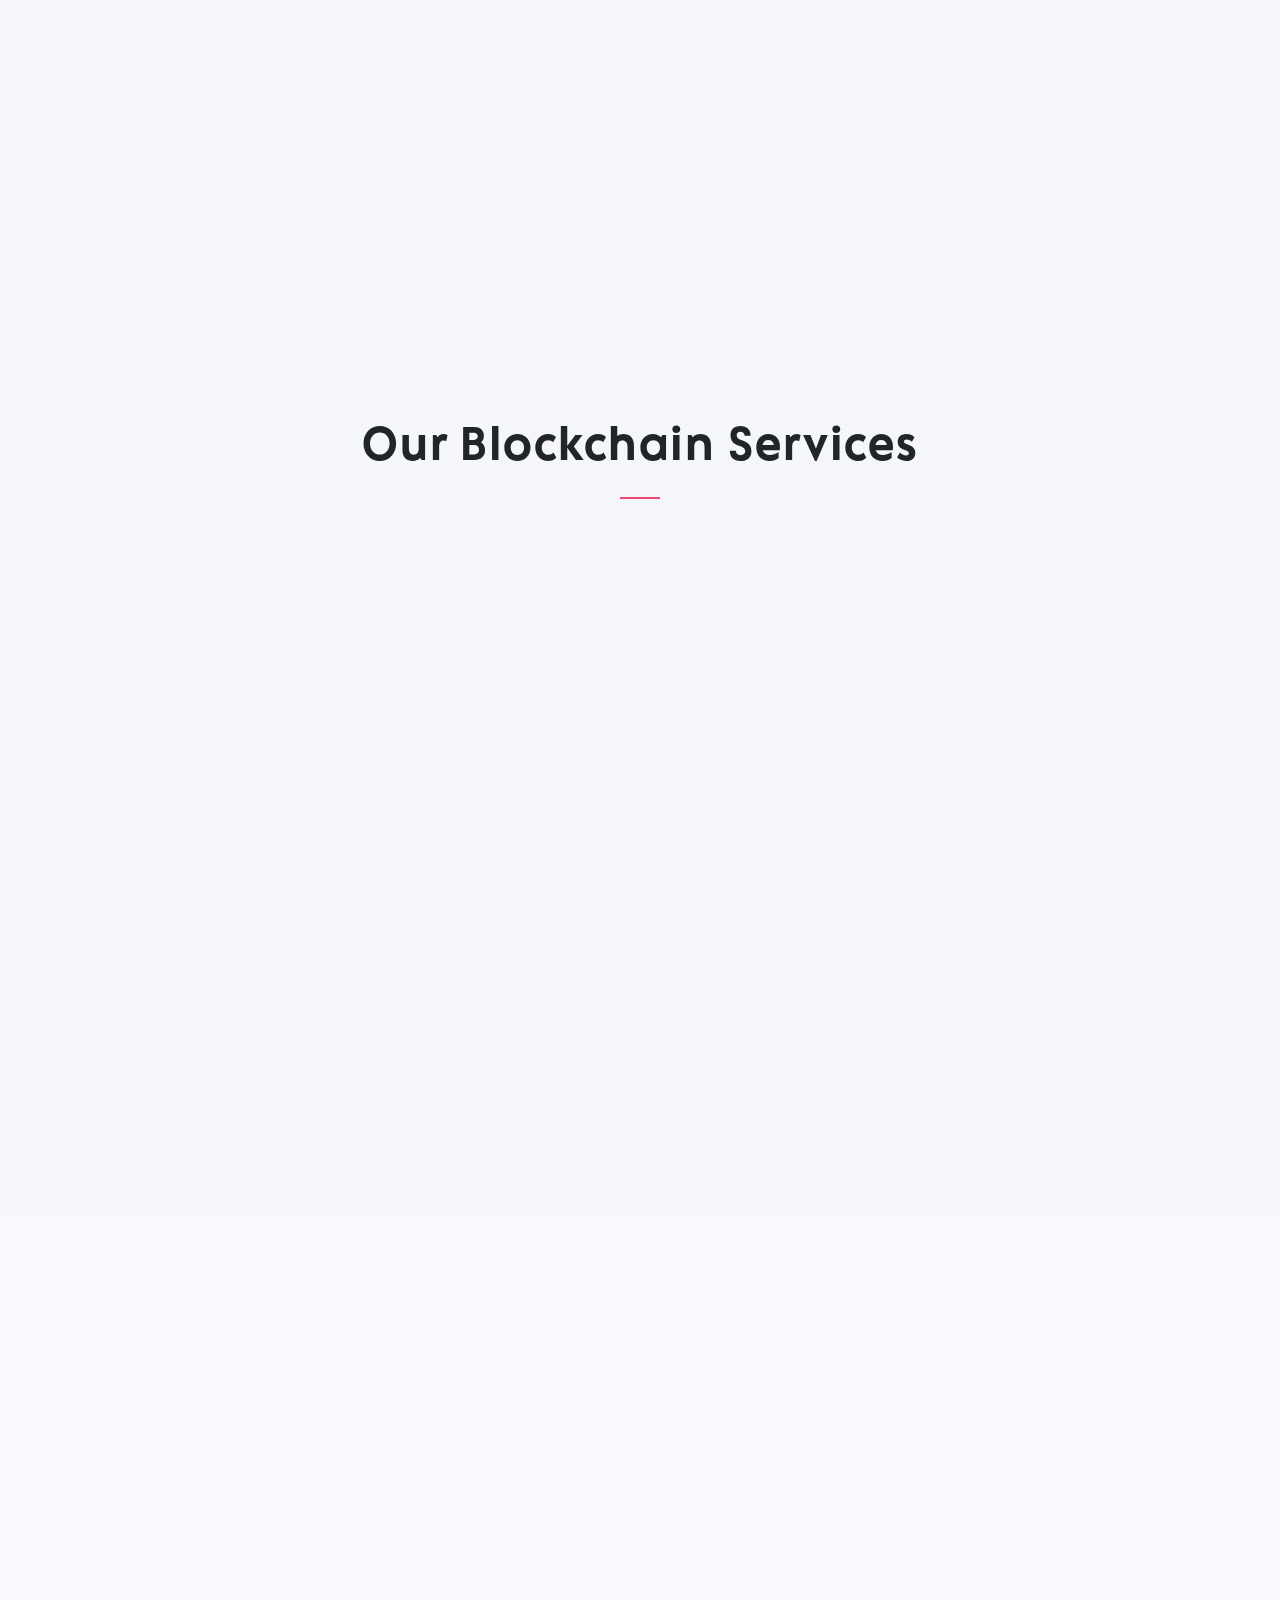
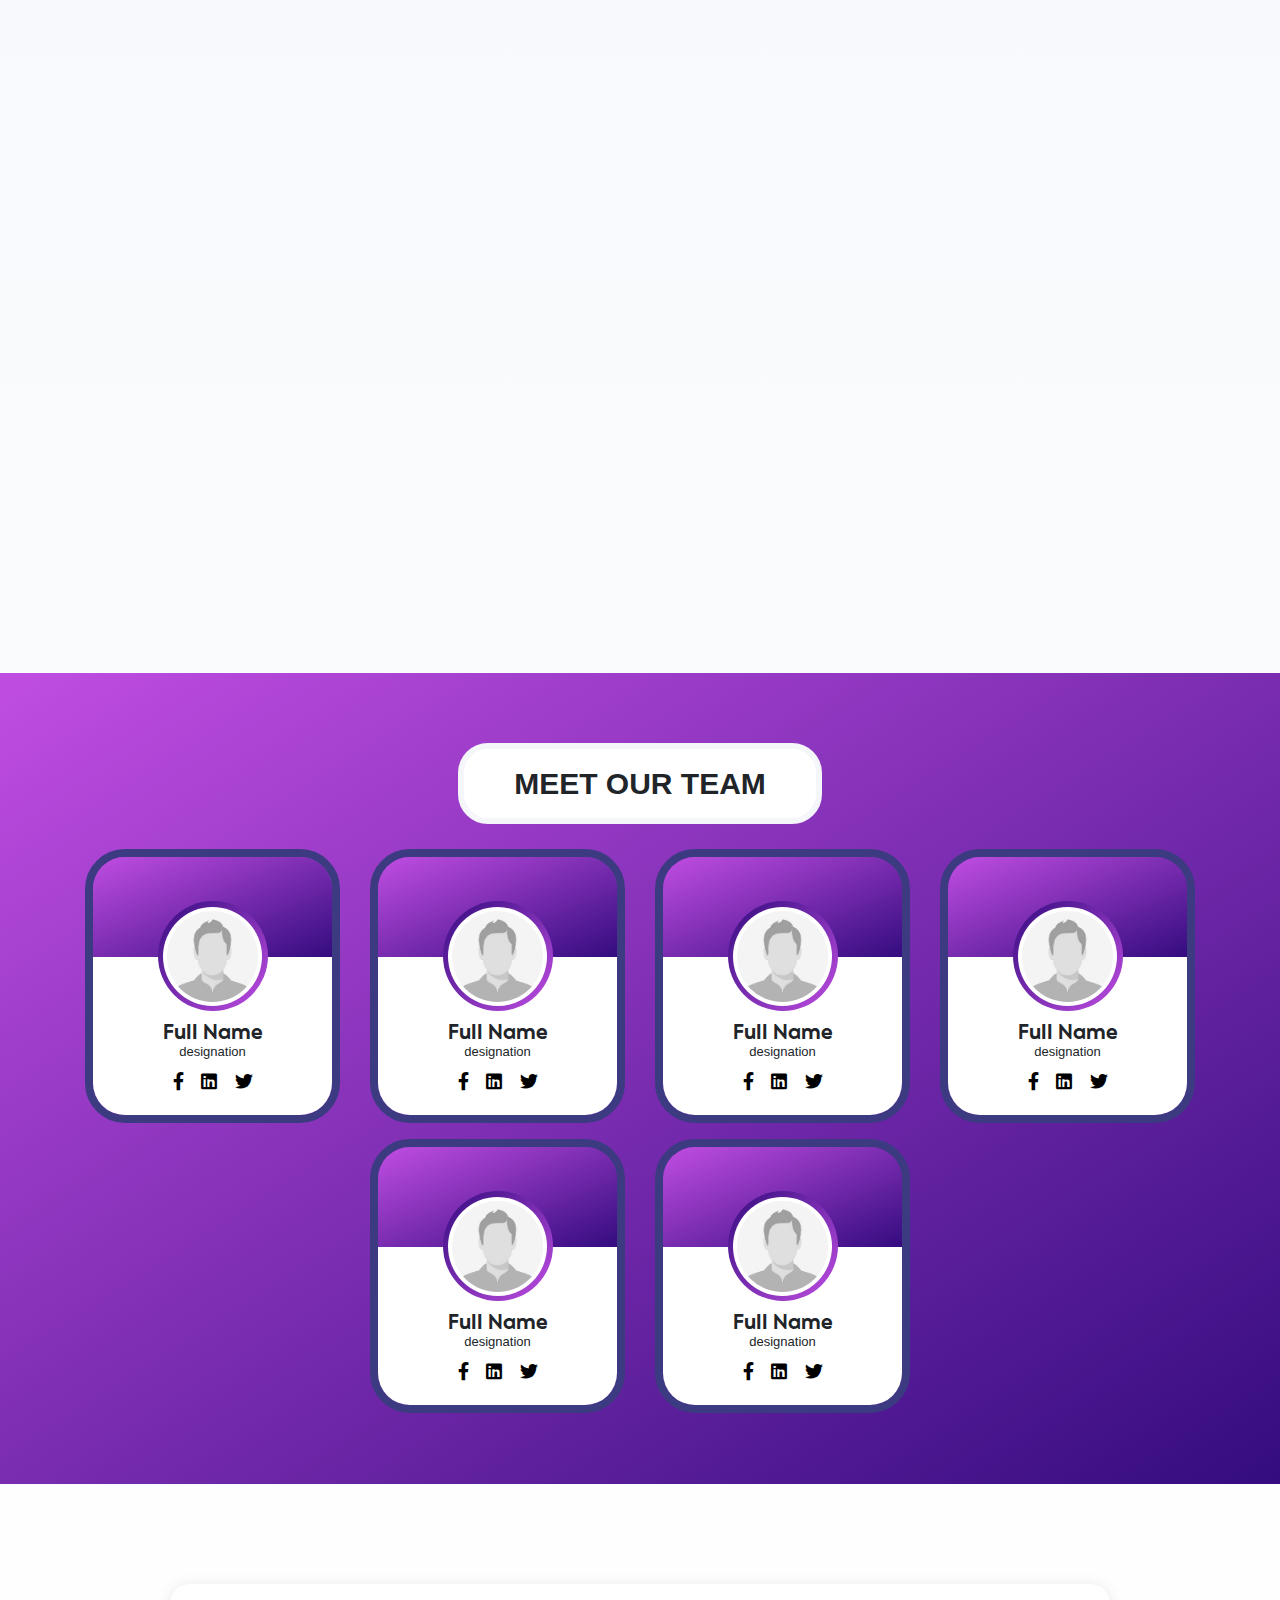
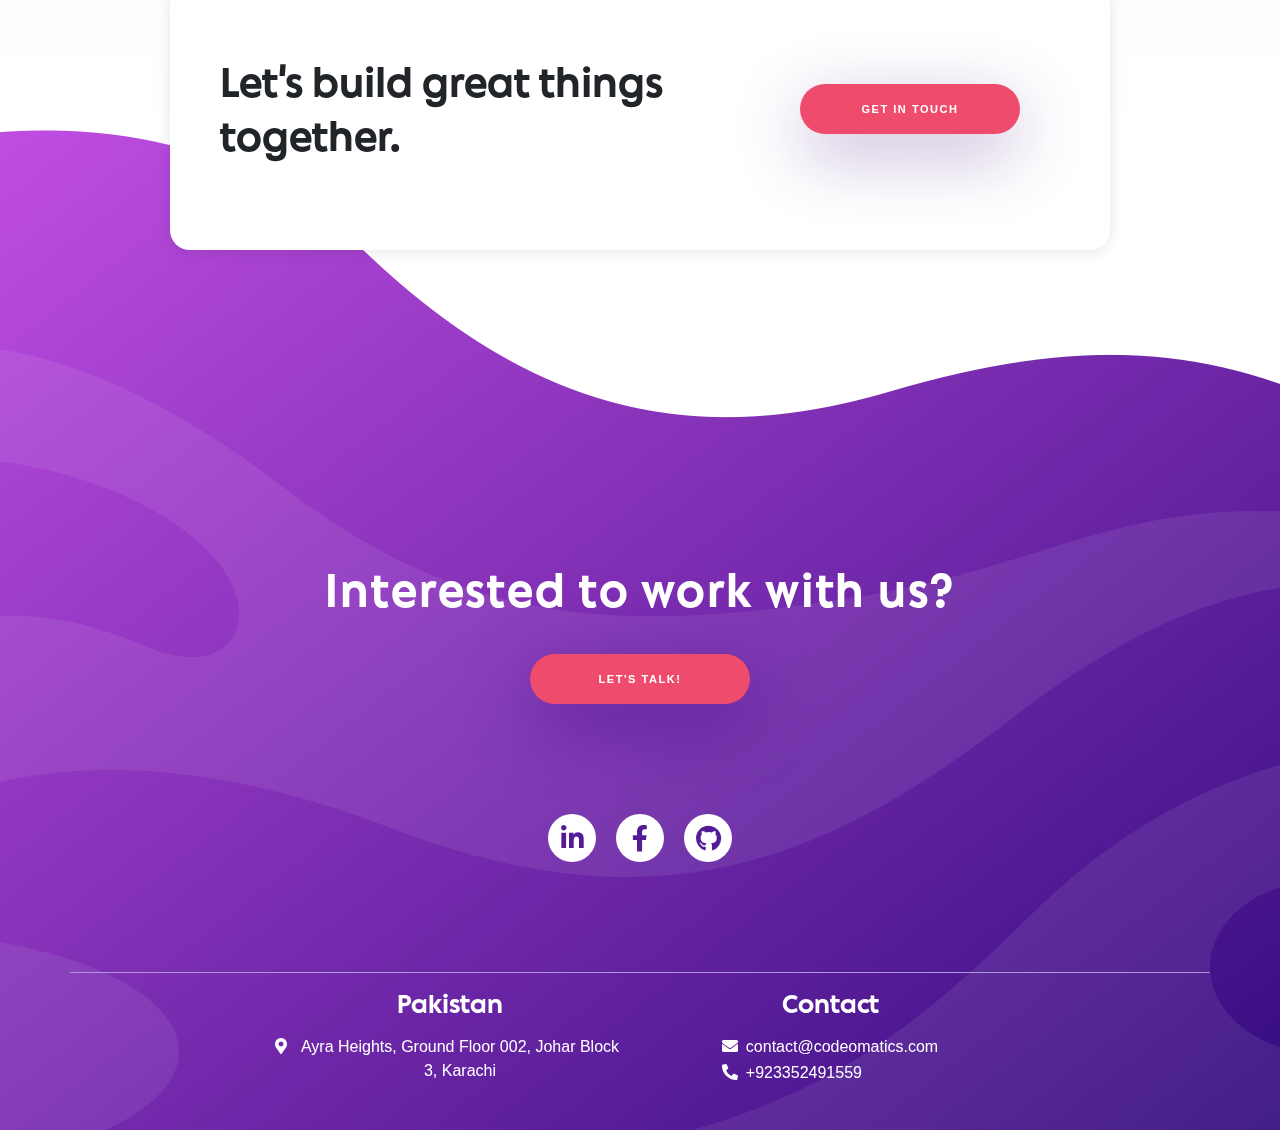
==== commit 72b6e2f0: "designed changed" ====
--- a/index.html
+++ b/index.html
@@ -6,7 +6,7 @@
     <meta name="viewport" content="width=device-width, initial-scale=1,minimum-scale=1, maximum-scale=1, user-scalable=no">
     <meta name="description" content="We are Codeomatics, A team of passionate blockchain enthusiasts and developers.">
     <meta http-equiv="Cache-control" content="public">
-    <title>Codeomatics</title>
+    <title>Dappomatics</title>
     <link rel="preload" as="font" href="fonts/Basel-Regular.woff" type="font/woff" crossorigin="anonymous">
     <link rel="preload" as="font" href="fonts/ArtBaselHeadline-Bold.woff" type="font/woff" crossorigin="anonymous">
     <link rel="preload" as="font" href="fonts/fonts-Paperpillar.ttf" crossorigin="anonymous">
@@ -31,9 +31,9 @@
     <!-- Styles-->
     
     <!-- Favicon-->
-    <link rel="apple-touch-icon" sizes="180x180" href="favicons/apple-touch-icon.png">
-    <link rel="icon" type="image/png" sizes="32x32" href="favicons/favicon-32x32.png">
-    <link rel="icon" type="image/png" sizes="16x16" href="favicons/favicon-16x16.png">
+    <link rel="apple-touch-icon" sizes="180x180" href="images/logoD2.png">
+    <link rel="icon" type="image/png" sizes="182x182" href="images/logoD2.png">
+    
     <link rel="manifest" href="favicons/site.webmanifest">
     <link rel="mask-icon" href="favicons/safari-pinned-tab.svg" color="#5bbad5">
     <meta name="msapplication-TileColor" content="#da532c">
@@ -60,7 +60,7 @@
         <div class="header-container">
           <div class="container">
             <div class="header-section d-flex justify-content-between align-items-center">
-              <div class="header-logo"><a href="/"><img src="images/codeomatics.png"></a></div>
+              <div class="header-logo"><a href="/"><img src="images/logo4.png"></a></div>
               <div class="header-menu">
                 <ul class="nav nav-light"><li class="nav-item active"><a class="nav-link" href="/">Home</a></li>
                   <li class="nav-item "><a class="nav-link" href="about.html">About Us</a></li>
@@ -87,7 +87,7 @@
           <div class="hero-section">
             <div class="hero-container">
               <div class="hero-text">
-                <h1>We Are Codeomatics</h1>
+                <h1>We Are Dappomatics</h1>
                 <h2>
                   <span> We Offer </span>
                   <span
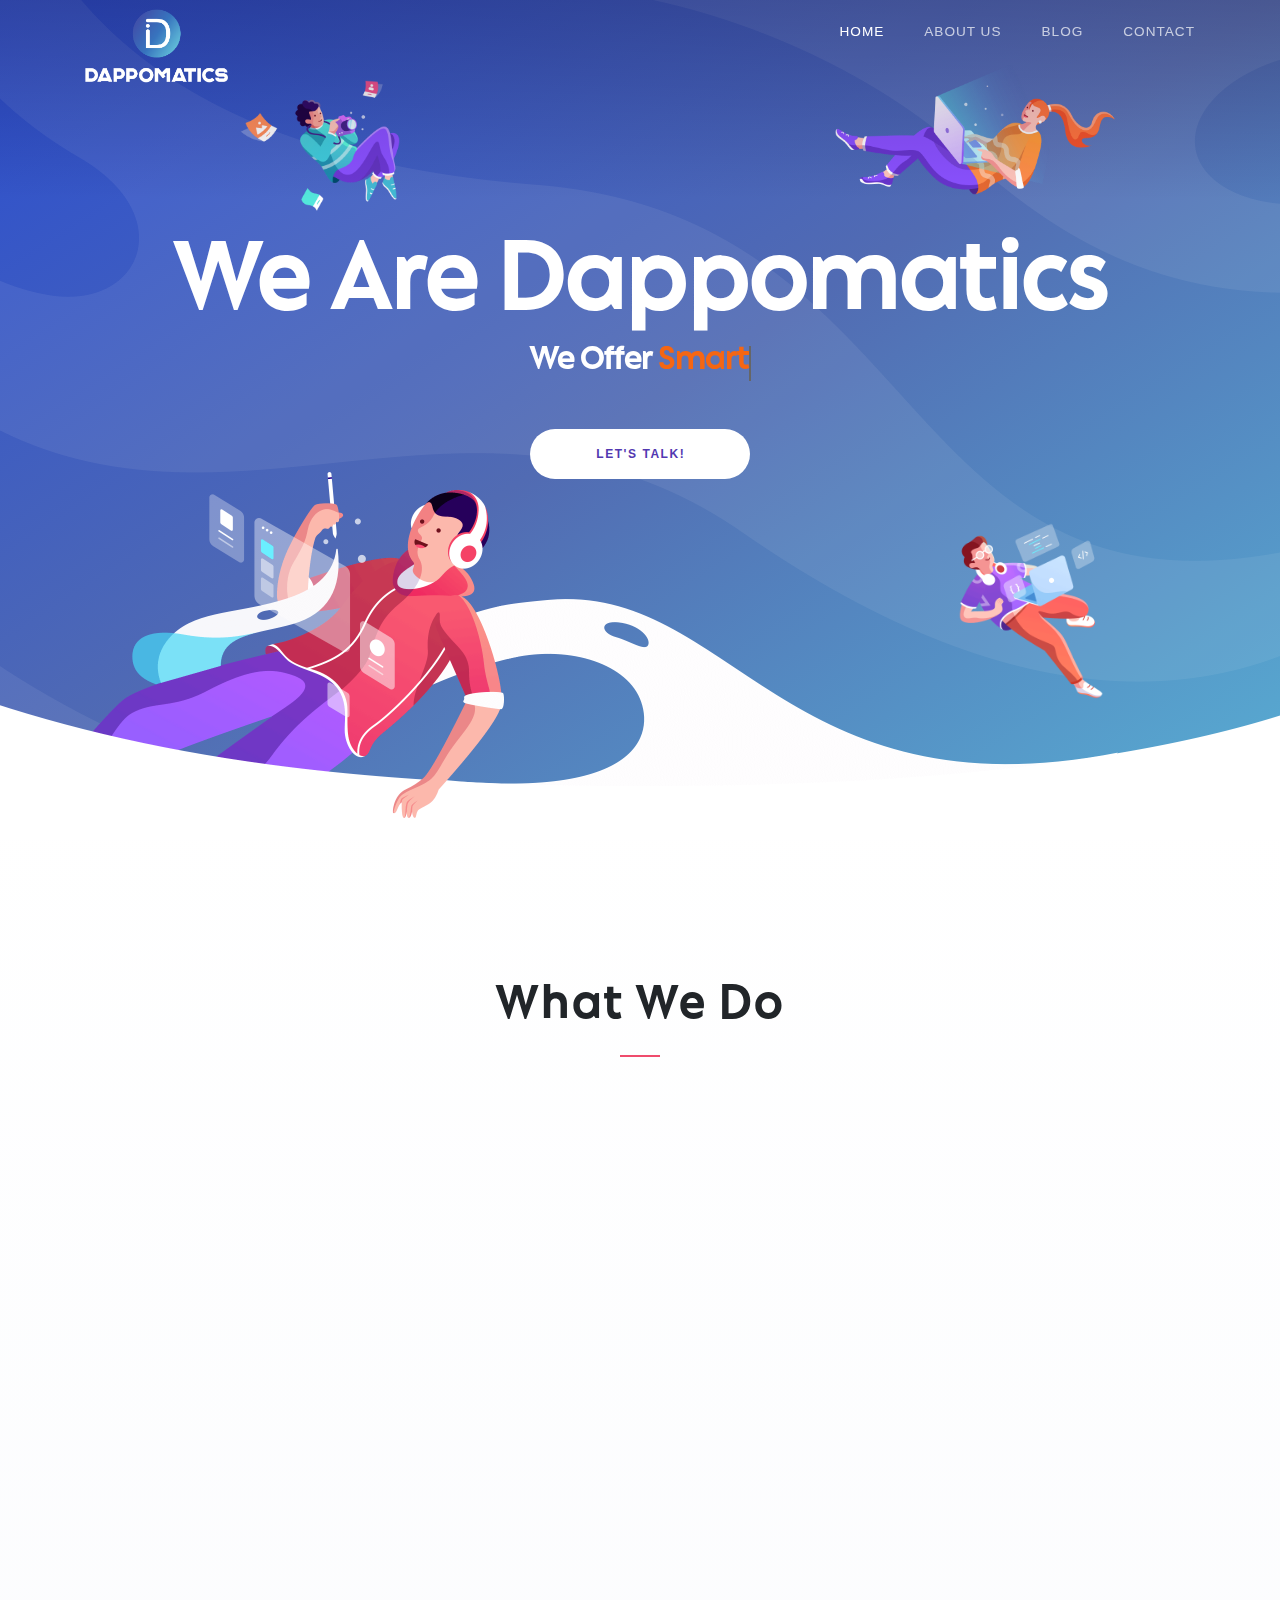
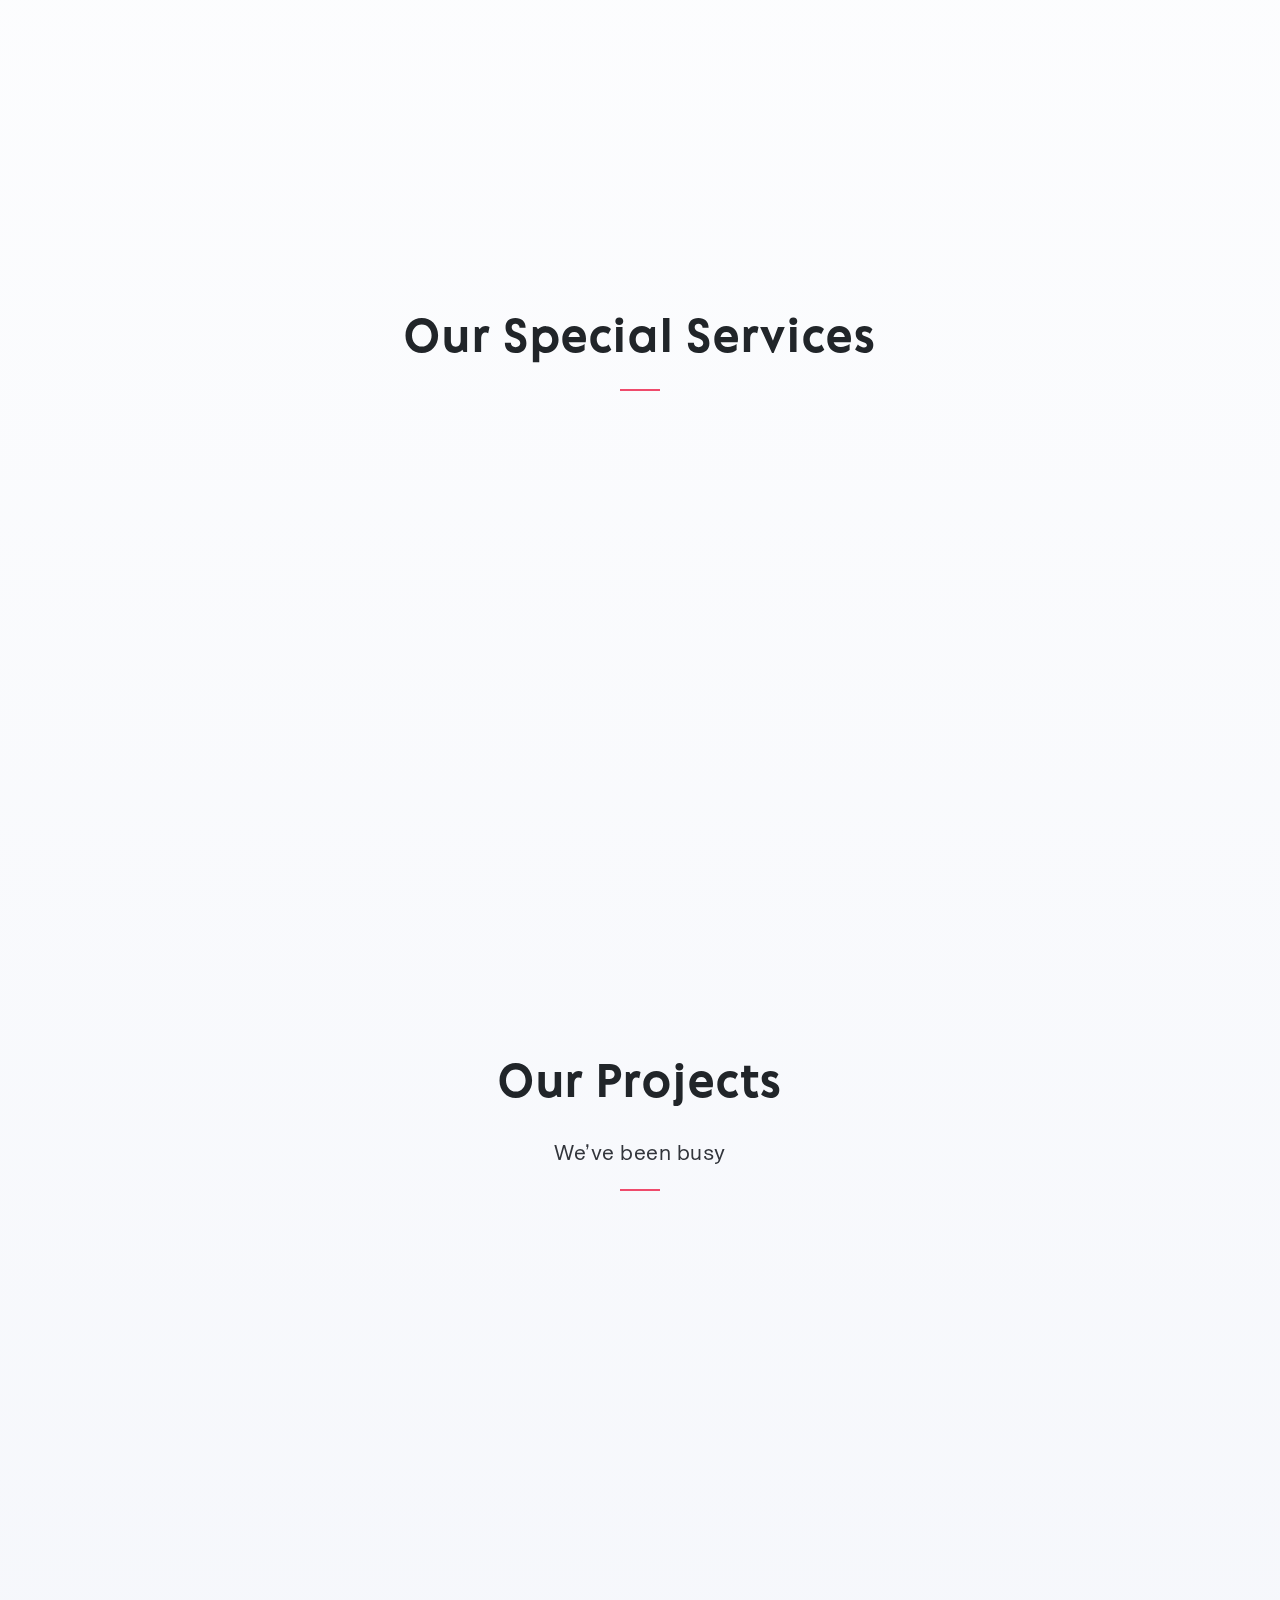
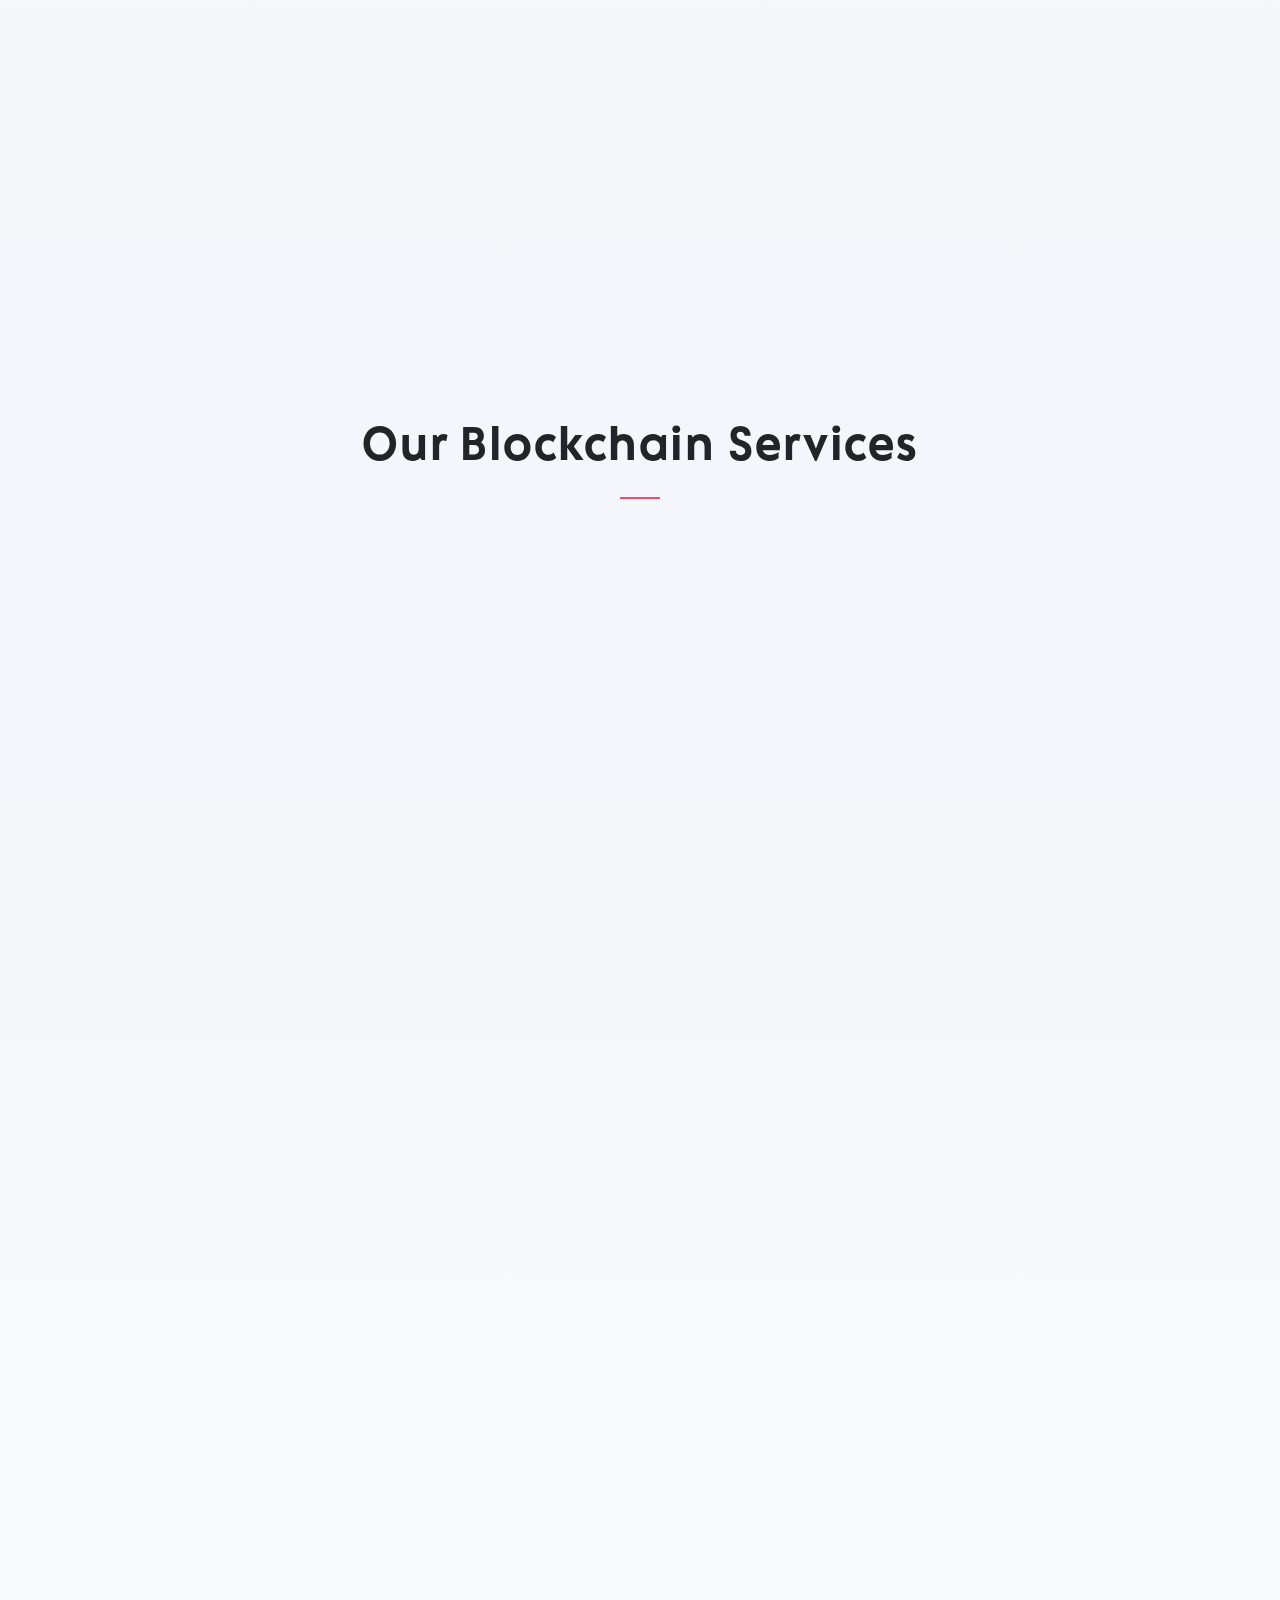
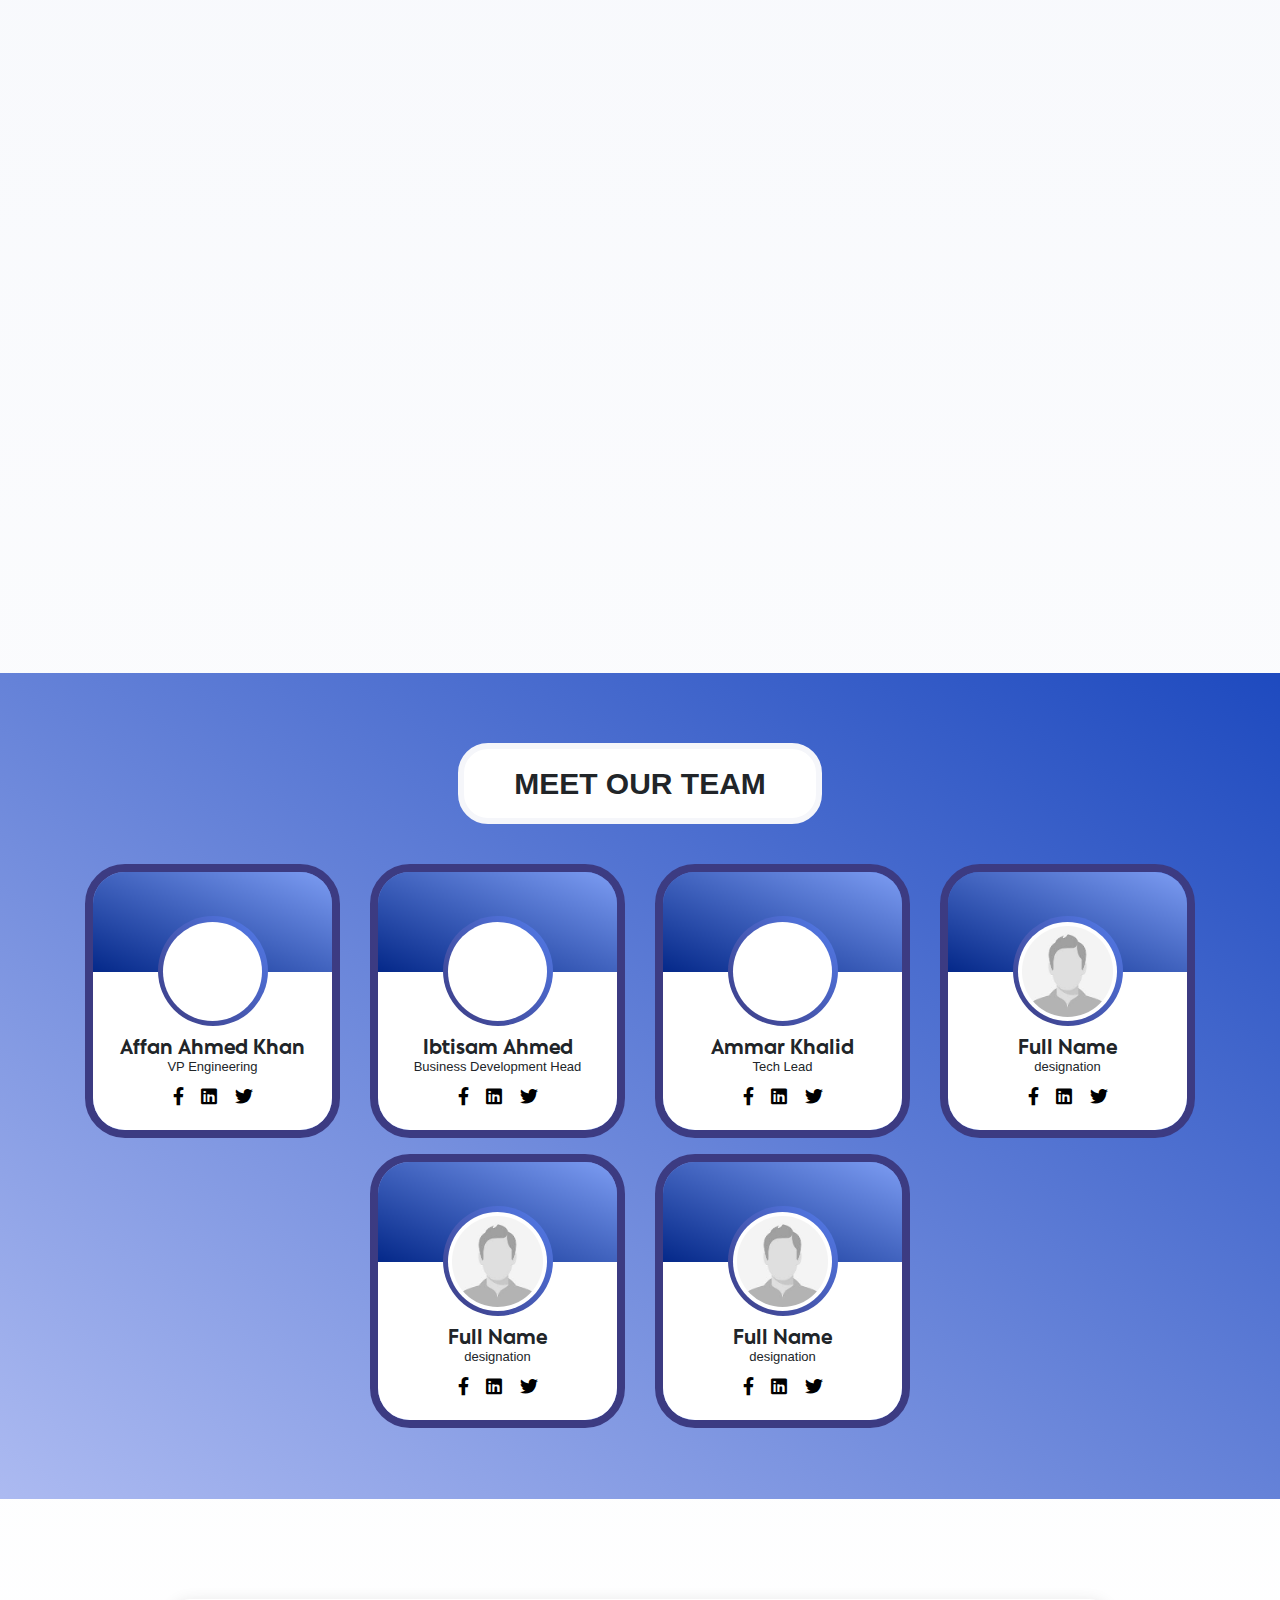
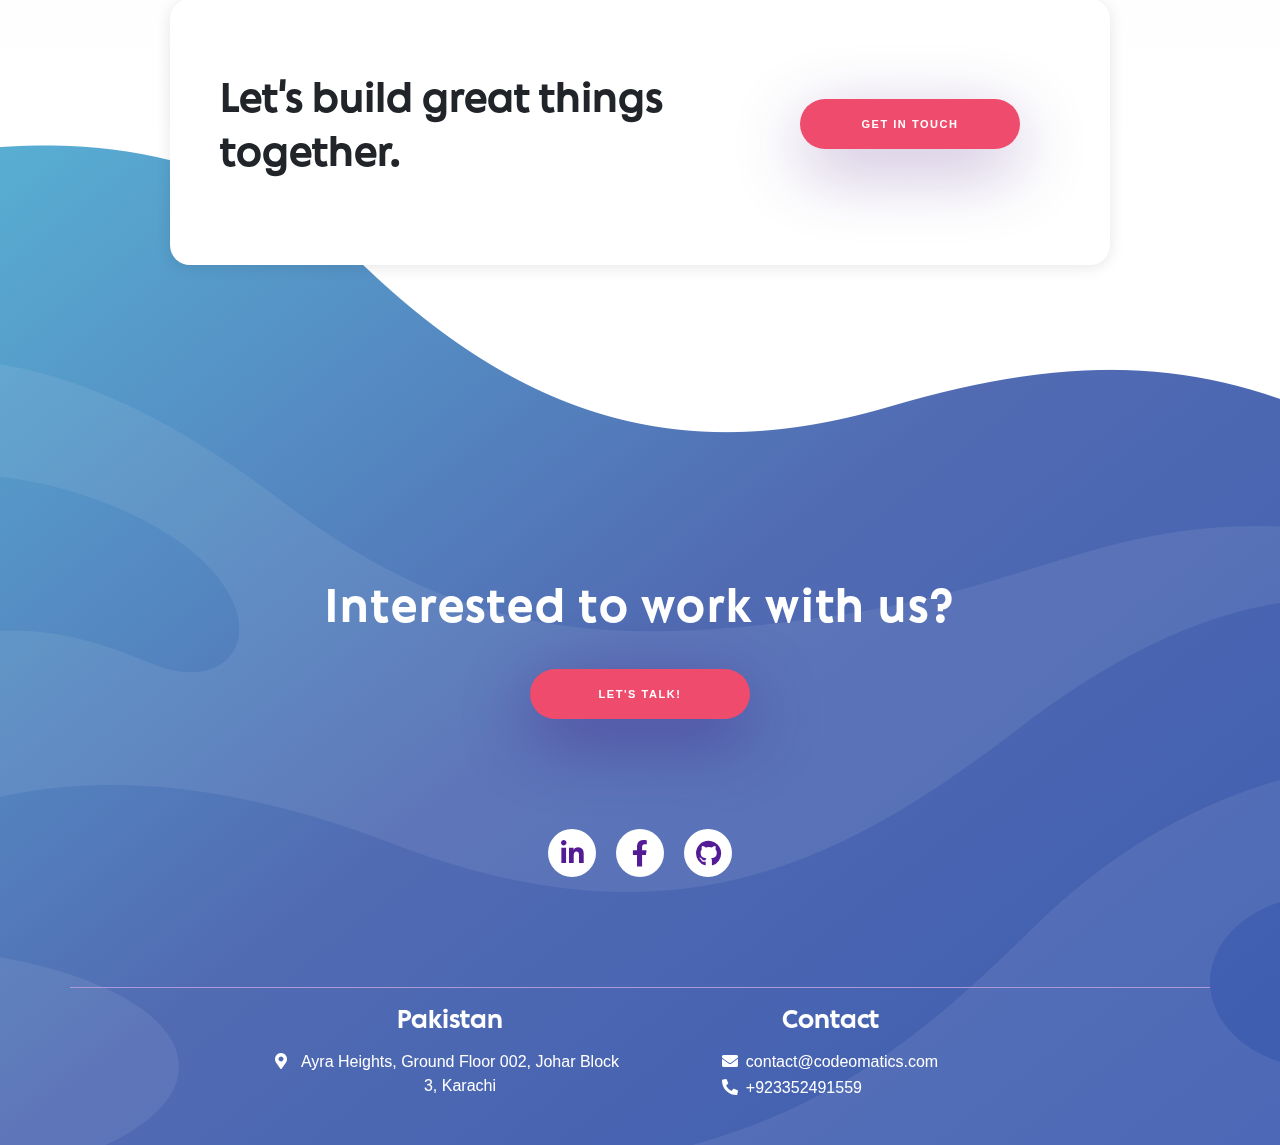
==== commit f3ee54fe: "upgrade" ====
--- a/index.html
+++ b/index.html
@@ -376,16 +376,16 @@
                       <div class="inner">
                         <div class="imageMain">
                           <div class="imgDiv">
-                            <img src="./images/profile.jfif" alt="">
+                            <img src="https://scontent.fkhi2-3.fna.fbcdn.net/v/t1.6435-9/84393570_1697791897030418_4722942511960555520_n.jpg?_nc_cat=102&ccb=1-5&_nc_sid=09cbfe&_nc_eui2=AeEayx4Y6qALcNUGLj0oVmktUsa4bPw_5p5Sxrhs_D_mnot0qUTF2tjCgIQmcgvVrkw41ObC9RTvfsMG-K73MRwq&_nc_ohc=0mojQsPTpiEAX9DOxSj&tn=KsIe9NExocDVy0EP&_nc_ht=scontent.fkhi2-3.fna&oh=00_AT-dXSX_gVK45fMhRmbyGmxdTIapCi9UAcxkXH7Z8JANxA&oe=6236ED60" alt="">
                             
                           </div>
                         </div>
-                        <h5>Full Name</h5>
-                        <div class="designation">designation</div>
+                        <h5>Affan Ahmed Khan</h5>
+                        <div class="designation">VP Engineering</div>
                         <div class="social">
-                          <a href="#"><i class="fab fa-facebook-f fb"></i></a>
-                          <a href="#"><i class="fab fa-linkedin linkedin" aria-hidden="true"></i></a>
-                          <a href="#"><i class="fab fa-twitter twitter"></i></a>
+                          <a href="https://www.facebook.com/affan.ak43" target="_blank"><i class="fab fa-facebook-f fb"></i></a>
+                          <a href="https://www.linkedin.com/in/affanak/" target="_blank"><i class="fab fa-linkedin linkedin" aria-hidden="true"></i></a>
+                          <a href="https://twitter.com/affanak43" target="_blank"><i class="fab fa-twitter twitter"></i></a>
                         </div>
                       </div>
                     </div>
@@ -398,16 +398,16 @@
                       <div class="inner">
                         <div class="imageMain">
                           <div class="imgDiv">
-                            <img src="./images/profile.jfif" alt="">
+                            <img src="https://scontent.fkhi2-2.fna.fbcdn.net/v/t1.6435-9/79472905_2713151992056574_3108953313190608896_n.jpg?_nc_cat=100&ccb=1-5&_nc_sid=09cbfe&_nc_eui2=AeGn2feeaGA0KtJC0JYAIeajitwLFJtV8vyK3AsUm1Xy_EP6NzQlPSNND9dPZcZovVHQD0NMyb-x0695lboVzt1B&_nc_ohc=ZMvWng8lJlsAX9AQHJ6&tn=KsIe9NExocDVy0EP&_nc_ht=scontent.fkhi2-2.fna&oh=00_AT8Sq7vI67X_hFOB9EX8DD8BZBBQEquQqszuUA8Nu9ajPQ&oe=623558CF" alt="">
                             
                           </div>
                         </div>
-                        <h5>Full Name</h5>
-                        <div class="designation">designation</div>
+                        <h5>Ibtisam Ahmed</h5>
+                        <div class="designation">Business Development Head</div>
                         <div class="social">
-                          <a href="#"><i class="fab fa-facebook-f fb"></i></a>
-                          <a href="#"><i class="fab fa-linkedin linkedin" aria-hidden="true"></i></a>
-                          <a href="#"><i class="fab fa-twitter twitter"></i></a>
+                          <a href="https://www.facebook.com/ibtisam.ahmed.96/" target="_blank"><i class="fab fa-facebook-f fb"></i></a>
+                          <a href="https://www.linkedin.com/in/ibtisam-ahmed-42447211a/" target="_blank"><i class="fab fa-linkedin linkedin" aria-hidden="true"></i></a>
+                          <a href="https://twitter.com/Ibtisamahmed11" target="_blank"><i class="fab fa-twitter twitter"></i></a>
                         </div>
                       </div>
                     </div>
@@ -420,16 +420,16 @@
                       <div class="inner">
                         <div class="imageMain">
                           <div class="imgDiv">
-                            <img src="./images/profile.jfif" alt="">
+                            <img src="https://media-exp1.licdn.com/dms/image/C4E03AQEi0iXUynwRBA/profile-displayphoto-shrink_400_400/0/1591264938876?e=1650499200&v=beta&t=bAyKlX3uiWGp9fdngb4CbZ45VfA-FsSPxZN-lG0-b-o" alt="">
                             
                           </div>
                         </div>
-                        <h5>Full Name</h5>
-                        <div class="designation">designation</div>
+                        <h5>Ammar Khalid</h5>
+                        <div class="designation">Tech Lead</div>
                         <div class="social">
-                          <a href="#"><i class="fab fa-facebook-f fb"></i></a>
-                          <a href="#"><i class="fab fa-linkedin linkedin" aria-hidden="true"></i></a>
-                          <a href="#"><i class="fab fa-twitter twitter"></i></a>
+                          <a href="https://www.facebook.com/ammarkhalid237" target="_blank"><i class="fab fa-facebook-f fb"></i></a>
+                          <a href="https://www.linkedin.com/in/ammarkhalid123/" target="_blank"><i class="fab fa-linkedin linkedin" aria-hidden="true"></i></a>
+                          <a href="" target="_blank"><i class="fab fa-twitter twitter"></i></a>
                         </div>
                       </div>
                     </div>
--- a/css/services.css
+++ b/css/services.css
@@ -161,7 +161,7 @@
     width: 72px;
     height: 72px;
     /* background: #563cc9; */
-    background-image: linear-gradient(to bottom right,#9790f0,#dcc7fa);
+    background-image: linear-gradient(to bottom left,#2355db,#c6cff1)
 }
 
 .services-col img{
--- a/css/index.css
+++ b/css/index.css
@@ -1,12 +1,13 @@
 .teamMain{
-    background-image: linear-gradient(to bottom right,#c04de2,#340c7f);
+    /*background-image: linear-gradient(to bottom right,#c04de2,#340c7f);*/
+    background-image: linear-gradient(to bottom left,#1e4abf,#acbaf1);
     padding: 70px 0 55px 0;
     /* color: white; */
     margin: 100px 0;
 }
 .teamMain .teamHeading{
     width: max-content;
-    margin: 0px auto 25px auto;
+    margin: 0px auto 40px auto;
     padding: 12px 50px;
     /* display: flex; */
     /* align-items: center; */
@@ -28,7 +29,8 @@
 }
 .teamMain .teamCard .cardInner1{
     height: 100px;
-    background-image: linear-gradient(to bottom right,#c04de2,#340c7f);
+    /*background-image: linear-gradient(to bottom right,#c04de2,#340c7f);*/
+    background-image: linear-gradient(to bottom left,#7d9df3,#042889);
 }
 .teamMain .teamCard .cardInner2{
     display: flex;
@@ -42,7 +44,8 @@
     width: 110px;
     position: relative;
     height: 110px;
-    background-image: linear-gradient(to top left,#c04de2,#340c7f);
+    /*background-image: linear-gradient(to top left,#c04de2,#340c7f);*/
+    background-image: linear-gradient(to bottom left,#537ded,#3c3b82);
     border-radius: 50%;
     display: flex;
     justify-content: center;
--- a/css/css-main.min.css
+++ b/css/css-main.min.css
@@ -3,4 +3,4 @@
  * Copyright 2011-2018 The Bootstrap Authors
  * Copyright 2011-2018 Twitter, Inc.
  * Licensed under MIT (https://github.com/twbs/bootstrap/blob/master/LICENSE)
-*/:root{--blue:#007bff;--indigo:#6610f2;--purple:#6f42c1;--pink:#e83e8c;--red:#dc3545;--orange:#fd7e14;--yellow:#ffc107;--green:#28a745;--teal:#20c997;--cyan:#17a2b8;--white:#fff;--gray:#6c757d;--gray-dark:#343a40;--primary:#007bff;--secondary:#6c757d;--success:#28a745;--info:#17a2b8;--warning:#ffc107;--danger:#dc3545;--light:#f8f9fa;--dark:#343a40;--breakpoint-xs:0;--breakpoint-sm:576px;--breakpoint-md:768px;--breakpoint-lg:992px;--breakpoint-xl:1200px;--font-family-sans-serif:-apple-system,BlinkMacSystemFont,"Segoe UI",Roboto,"Helvetica Neue",Arial,sans-serif,"Apple Color Emoji","Segoe UI Emoji","Segoe UI Symbol";--font-family-monospace:SFMono-Regular,Menlo,Monaco,Consolas,"Liberation Mono","Courier New",monospace}*,:after,:before{box-sizing:border-box}html{font-family:sans-serif;line-height:1.15;-webkit-text-size-adjust:100%;-ms-text-size-adjust:100%;-ms-overflow-style:scrollbar;-webkit-tap-highlight-color:transparent}@-ms-viewport{width:device-width}article,aside,dialog,figcaption,figure,footer,header,hgroup,main,nav,section{display:block}body{margin:0;font-family:Basel,-apple-system,BlinkMacSystemFont,Segoe UI,Roboto,Helvetica Neue,Arial,sans-serif;font-size:1rem;font-weight:400;line-height:1.5;color:#212529;text-align:left;background-color:#fff}[tabindex="-1"]:focus{outline:0!important}hr{box-sizing:content-box;height:0;overflow:visible}h1,h2,h3,h4,h5,h6{margin-top:0;margin-bottom:.5rem}p{margin-top:0;margin-bottom:1rem}abbr[data-original-title],abbr[title]{text-decoration:underline;-webkit-text-decoration:underline dotted;text-decoration:underline dotted;cursor:help;border-bottom:0}address{font-style:normal;line-height:inherit}address,dl,ol,ul{margin-bottom:1rem}dl,ol,ul{margin-top:0}ol ol,ol ul,ul ol,ul ul{margin-bottom:0}dt{font-weight:700}dd{margin-bottom:.5rem;margin-left:0}blockquote{margin:0 0 1rem}dfn{font-style:italic}b,strong{font-weight:bolder}small{font-size:80%}sub,sup{position:relative;font-size:75%;line-height:0;vertical-align:baseline}sub{bottom:-.25em}sup{top:-.5em}a{color:#007bff;text-decoration:none;background-color:transparent;-webkit-text-decoration-skip:objects}a:hover{color:#0056b3;text-decoration:underline}a:not([href]):not([tabindex]),a:not([href]):not([tabindex]):focus,a:not([href]):not([tabindex]):hover{color:inherit;text-decoration:none}a:not([href]):not([tabindex]):focus{outline:0}code,kbd,pre,samp{font-family:Basel,monospace,monospace;font-size:1em}pre{margin-top:0;margin-bottom:1rem;overflow:auto;-ms-overflow-style:scrollbar}figure{margin:0 0 1rem}img{vertical-align:middle;border-style:none}svg:not(:root){overflow:hidden}table{border-collapse:collapse}caption{padding-top:.75rem;padding-bottom:.75rem;color:#6c757d;text-align:left;caption-side:bottom}th{text-align:inherit}label{display:inline-block;margin-bottom:.5rem}button{border-radius:0}button:focus{outline:1px dotted;outline:5px auto -webkit-focus-ring-color}button,input,optgroup,select,textarea{margin:0;font-family:Basel;font-size:inherit;line-height:inherit}button,input{overflow:visible}button,select{text-transform:none}[type=reset],[type=submit],button,html [type=button]{-webkit-appearance:button}[type=button]::-moz-focus-inner,[type=reset]::-moz-focus-inner,[type=submit]::-moz-focus-inner,button::-moz-focus-inner{padding:0;border-style:none}input[type=checkbox],input[type=radio]{box-sizing:border-box;padding:0}input[type=date],input[type=datetime-local],input[type=month],input[type=time]{-webkit-appearance:listbox}textarea{overflow:auto;resize:vertical}fieldset{min-width:0;padding:0;margin:0;border:0}legend{display:block;width:100%;max-width:100%;padding:0;margin-bottom:.5rem;font-size:1.5rem;line-height:inherit;color:inherit;white-space:normal}progress{vertical-align:baseline}[type=number]::-webkit-inner-spin-button,[type=number]::-webkit-outer-spin-button{height:auto}[type=search]{outline-offset:-2px;-webkit-appearance:none}[type=search]::-webkit-search-cancel-button,[type=search]::-webkit-search-decoration{-webkit-appearance:none}::-webkit-file-upload-button{font:inherit;-webkit-appearance:button}output{display:inline-block}summary{display:list-item;cursor:pointer}template{display:none}[hidden]{display:none!important}.h1,.h2,.h3,.h4,.h5,.h6,h1,h2,h3,h4,h5,h6{margin-bottom:.5rem;font-family:'Art Basel Headline';font-weight:500;line-height:1.2;color:inherit}.h1,h1{font-size:2.5rem}.h2,h2{font-size:2rem}.h3,h3{font-size:1.75rem}.h4,h4{font-size:1.5rem}.h5,h5{font-size:1.25rem}.h6,h6{font-size:1rem}.lead{font-size:1.25rem;font-weight:300}.display-1{font-size:6rem}.display-1,.display-2{font-weight:300;line-height:1.2}.display-2{font-size:5.5rem}.display-3{font-size:4.5rem}.display-3,.display-4{font-weight:300;line-height:1.2}.display-4{font-size:3.5rem}hr{margin-top:1rem;margin-bottom:1rem;border:0;border-top:1px solid rgba(0,0,0,.1)}.small,small{font-size:80%;font-weight:400}.mark,mark{padding:.2em;background-color:#fcf8e3}.list-inline,.list-unstyled{padding-left:0;list-style:none}.list-inline-item{display:inline-block}.list-inline-item:not(:last-child){margin-right:.5rem}.initialism{font-size:90%;text-transform:uppercase}.blockquote{margin-bottom:1rem;font-size:1.25rem}.blockquote-footer{display:block;font-size:80%;color:#6c757d}.blockquote-footer:before{content:"\2014 \00A0"}.img-fluid,.img-thumbnail{max-width:100%;height:auto}.img-thumbnail{padding:.25rem;background-color:#fff;border:1px solid #dee2e6;border-radius:.25rem}.figure{display:inline-block}.figure-img{margin-bottom:.5rem;line-height:1}.figure-caption{font-size:90%;color:#6c757d}code,kbd,pre,samp{font-family:Basel,SFMono-Regular,Menlo,Monaco,Consolas,Liberation Mono,Courier New,monospace}code{font-size:87.5%;color:#e83e8c;word-break:break-word}a>code{color:inherit}kbd{padding:.2rem .4rem;font-size:87.5%;color:#fff;background-color:#212529;border-radius:.2rem}kbd kbd{padding:0;font-size:100%;font-weight:700}pre{display:block;font-size:87.5%;color:#212529}pre code{font-size:inherit;color:inherit;word-break:normal}.pre-scrollable{max-height:340px;overflow-y:scroll}.containerMin{width:100%;padding-right:15px;padding-left:15px;margin-right:auto;margin-left:auto}@media (min-width:576px){.containerMin{max-width:540px}}@media (min-width:768px){.containerMin{max-width:720px}}@media (min-width:992px){.containerMin{max-width:960px}}.container-fluid{width:100%;padding-right:15px;padding-left:15px;margin-right:auto;margin-left:auto}.row{display:-ms-flexbox;display:flex;-ms-flex-wrap:wrap;flex-wrap:wrap;margin-right:-15px;margin-left:-15px}.no-gutters{margin-right:0;margin-left:0}.no-gutters>.col,.no-gutters>[class*=col-]{padding-right:0;padding-left:0}.col,.col-1,.col-2,.col-3,.col-4,.col-5,.col-6,.col-7,.col-8,.col-9,.col-10,.col-11,.col-12,.col-auto,.col-lg,.col-lg-1,.col-lg-2,.col-lg-3,.col-lg-4,.col-lg-5,.col-lg-6,.col-lg-7,.col-lg-8,.col-lg-9,.col-lg-10,.col-lg-11,.col-lg-12,.col-lg-auto,.col-md,.col-md-1,.col-md-2,.col-md-3,.col-md-4,.col-md-5,.col-md-6,.col-md-7,.col-md-8,.col-md-9,.col-md-10,.col-md-11,.col-md-12,.col-md-auto,.col-sm,.col-sm-1,.col-sm-2,.col-sm-3,.col-sm-4,.col-sm-5,.col-sm-6,.col-sm-7,.col-sm-8,.col-sm-9,.col-sm-10,.col-sm-11,.col-sm-12,.col-sm-auto,.col-xl,.col-xl-1,.col-xl-2,.col-xl-3,.col-xl-4,.col-xl-5,.col-xl-6,.col-xl-7,.col-xl-8,.col-xl-9,.col-xl-10,.col-xl-11,.col-xl-12,.col-xl-auto{position:relative;width:100%;min-height:1px;padding-right:15px;padding-left:15px}.col{-ms-flex-preferred-size:0;flex-basis:0;-ms-flex-positive:1;flex-grow:1;max-width:100%}.col-auto{-ms-flex:0 0 auto;flex:0 0 auto;width:auto;max-width:none}.col-1{-ms-flex:0 0 8.333333%;flex:0 0 8.333333%;max-width:8.333333%}.col-2{-ms-flex:0 0 16.666667%;flex:0 0 16.666667%;max-width:16.666667%}.col-3{-ms-flex:0 0 25%;flex:0 0 25%;max-width:25%}.col-4{-ms-flex:0 0 33.333333%;flex:0 0 33.333333%;max-width:33.333333%}.col-5{-ms-flex:0 0 41.666667%;flex:0 0 41.666667%;max-width:41.666667%}.col-6{-ms-flex:0 0 50%;flex:0 0 50%;max-width:50%}.col-7{-ms-flex:0 0 58.333333%;flex:0 0 58.333333%;max-width:58.333333%}.col-8{-ms-flex:0 0 66.666667%;flex:0 0 66.666667%;max-width:66.666667%}.col-9{-ms-flex:0 0 75%;flex:0 0 75%;max-width:75%}.col-10{-ms-flex:0 0 83.333333%;flex:0 0 83.333333%;max-width:83.333333%}.col-11{-ms-flex:0 0 91.666667%;flex:0 0 91.666667%;max-width:91.666667%}.col-12{-ms-flex:0 0 100%;flex:0 0 100%;max-width:100%}.order-first{-ms-flex-order:-1;order:-1}.order-last{-ms-flex-order:13;order:13}.order-0{-ms-flex-order:0;order:0}.order-1{-ms-flex-order:1;order:1}.order-2{-ms-flex-order:2;order:2}.order-3{-ms-flex-order:3;order:3}.order-4{-ms-flex-order:4;order:4}.order-5{-ms-flex-order:5;order:5}.order-6{-ms-flex-order:6;order:6}.order-7{-ms-flex-order:7;order:7}.order-8{-ms-flex-order:8;order:8}.order-9{-ms-flex-order:9;order:9}.order-10{-ms-flex-order:10;order:10}.order-11{-ms-flex-order:11;order:11}.order-12{-ms-flex-order:12;order:12}.offset-1{margin-left:8.333333%}.offset-2{margin-left:16.666667%}.offset-3{margin-left:25%}.offset-4{margin-left:33.333333%}.offset-5{margin-left:41.666667%}.offset-6{margin-left:50%}.offset-7{margin-left:58.333333%}.offset-8{margin-left:66.666667%}.offset-9{margin-left:75%}.offset-10{margin-left:83.333333%}.offset-11{margin-left:91.666667%}@media (min-width:576px){.col-sm{-ms-flex-preferred-size:0;flex-basis:0;-ms-flex-positive:1;flex-grow:1;max-width:100%}.col-sm-auto{-ms-flex:0 0 auto;flex:0 0 auto;width:auto;max-width:none}.col-sm-1{-ms-flex:0 0 8.333333%;flex:0 0 8.333333%;max-width:8.333333%}.col-sm-2{-ms-flex:0 0 16.666667%;flex:0 0 16.666667%;max-width:16.666667%}.col-sm-3{-ms-flex:0 0 25%;flex:0 0 25%;max-width:25%}.col-sm-4{-ms-flex:0 0 33.333333%;flex:0 0 33.333333%;max-width:33.333333%}.col-sm-5{-ms-flex:0 0 41.666667%;flex:0 0 41.666667%;max-width:41.666667%}.col-sm-6{-ms-flex:0 0 50%;flex:0 0 50%;max-width:50%}.col-sm-7{-ms-flex:0 0 58.333333%;flex:0 0 58.333333%;max-width:58.333333%}.col-sm-8{-ms-flex:0 0 66.666667%;flex:0 0 66.666667%;max-width:66.666667%}.col-sm-9{-ms-flex:0 0 75%;flex:0 0 75%;max-width:75%}.col-sm-10{-ms-flex:0 0 83.333333%;flex:0 0 83.333333%;max-width:83.333333%}.col-sm-11{-ms-flex:0 0 91.666667%;flex:0 0 91.666667%;max-width:91.666667%}.col-sm-12{-ms-flex:0 0 100%;flex:0 0 100%;max-width:100%}.order-sm-first{-ms-flex-order:-1;order:-1}.order-sm-last{-ms-flex-order:13;order:13}.order-sm-0{-ms-flex-order:0;order:0}.order-sm-1{-ms-flex-order:1;order:1}.order-sm-2{-ms-flex-order:2;order:2}.order-sm-3{-ms-flex-order:3;order:3}.order-sm-4{-ms-flex-order:4;order:4}.order-sm-5{-ms-flex-order:5;order:5}.order-sm-6{-ms-flex-order:6;order:6}.order-sm-7{-ms-flex-order:7;order:7}.order-sm-8{-ms-flex-order:8;order:8}.order-sm-9{-ms-flex-order:9;order:9}.order-sm-10{-ms-flex-order:10;order:10}.order-sm-11{-ms-flex-order:11;order:11}.order-sm-12{-ms-flex-order:12;order:12}.offset-sm-0{margin-left:0}.offset-sm-1{margin-left:8.333333%}.offset-sm-2{margin-left:16.666667%}.offset-sm-3{margin-left:25%}.offset-sm-4{margin-left:33.333333%}.offset-sm-5{margin-left:41.666667%}.offset-sm-6{margin-left:50%}.offset-sm-7{margin-left:58.333333%}.offset-sm-8{margin-left:66.666667%}.offset-sm-9{margin-left:75%}.offset-sm-10{margin-left:83.333333%}.offset-sm-11{margin-left:91.666667%}}@media (min-width:768px){.col-md{-ms-flex-preferred-size:0;flex-basis:0;-ms-flex-positive:1;flex-grow:1;max-width:100%}.col-md-auto{-ms-flex:0 0 auto;flex:0 0 auto;width:auto;max-width:none}.col-md-1{-ms-flex:0 0 8.333333%;flex:0 0 8.333333%;max-width:8.333333%}.col-md-2{-ms-flex:0 0 16.666667%;flex:0 0 16.666667%;max-width:16.666667%}.col-md-3{-ms-flex:0 0 25%;flex:0 0 25%;max-width:25%}.col-md-4{-ms-flex:0 0 33.333333%;flex:0 0 33.333333%;max-width:33.333333%}.col-md-5{-ms-flex:0 0 41.666667%;flex:0 0 41.666667%;max-width:41.666667%}.col-md-6{-ms-flex:0 0 50%;flex:0 0 50%;max-width:50%}.col-md-7{-ms-flex:0 0 58.333333%;flex:0 0 58.333333%;max-width:58.333333%}.col-md-8{-ms-flex:0 0 66.666667%;flex:0 0 66.666667%;max-width:66.666667%}.col-md-9{-ms-flex:0 0 75%;flex:0 0 75%;max-width:75%}.col-md-10{-ms-flex:0 0 83.333333%;flex:0 0 83.333333%;max-width:83.333333%}.col-md-11{-ms-flex:0 0 91.666667%;flex:0 0 91.666667%;max-width:91.666667%}.col-md-12{-ms-flex:0 0 100%;flex:0 0 100%;max-width:100%}.order-md-first{-ms-flex-order:-1;order:-1}.order-md-last{-ms-flex-order:13;order:13}.order-md-0{-ms-flex-order:0;order:0}.order-md-1{-ms-flex-order:1;order:1}.order-md-2{-ms-flex-order:2;order:2}.order-md-3{-ms-flex-order:3;order:3}.order-md-4{-ms-flex-order:4;order:4}.order-md-5{-ms-flex-order:5;order:5}.order-md-6{-ms-flex-order:6;order:6}.order-md-7{-ms-flex-order:7;order:7}.order-md-8{-ms-flex-order:8;order:8}.order-md-9{-ms-flex-order:9;order:9}.order-md-10{-ms-flex-order:10;order:10}.order-md-11{-ms-flex-order:11;order:11}.order-md-12{-ms-flex-order:12;order:12}.offset-md-0{margin-left:0}.offset-md-1{margin-left:8.333333%}.offset-md-2{margin-left:16.666667%}.offset-md-3{margin-left:25%}.offset-md-4{margin-left:33.333333%}.offset-md-5{margin-left:41.666667%}.offset-md-6{margin-left:50%}.offset-md-7{margin-left:58.333333%}.offset-md-8{margin-left:66.666667%}.offset-md-9{margin-left:75%}.offset-md-10{margin-left:83.333333%}.offset-md-11{margin-left:91.666667%}}@media (min-width:992px){.col-lg{-ms-flex-preferred-size:0;flex-basis:0;-ms-flex-positive:1;flex-grow:1;max-width:100%}.col-lg-auto{-ms-flex:0 0 auto;flex:0 0 auto;width:auto;max-width:none}.col-lg-1{-ms-flex:0 0 8.333333%;flex:0 0 8.333333%;max-width:8.333333%}.col-lg-2{-ms-flex:0 0 16.666667%;flex:0 0 16.666667%;max-width:16.666667%}.col-lg-3{-ms-flex:0 0 25%;flex:0 0 25%;max-width:25%}.col-lg-4{-ms-flex:0 0 33.333333%;flex:0 0 33.333333%;max-width:33.333333%}.col-lg-5{-ms-flex:0 0 41.666667%;flex:0 0 41.666667%;max-width:41.666667%}.col-lg-6{-ms-flex:0 0 50%;flex:0 0 50%;max-width:50%}.col-lg-7{-ms-flex:0 0 58.333333%;flex:0 0 58.333333%;max-width:58.333333%}.col-lg-8{-ms-flex:0 0 66.666667%;flex:0 0 66.666667%;max-width:66.666667%}.col-lg-9{-ms-flex:0 0 75%;flex:0 0 75%;max-width:75%}.col-lg-10{-ms-flex:0 0 83.333333%;flex:0 0 83.333333%;max-width:83.333333%}.col-lg-11{-ms-flex:0 0 91.666667%;flex:0 0 91.666667%;max-width:91.666667%}.col-lg-12{-ms-flex:0 0 100%;flex:0 0 100%;max-width:100%}.order-lg-first{-ms-flex-order:-1;order:-1}.order-lg-last{-ms-flex-order:13;order:13}.order-lg-0{-ms-flex-order:0;order:0}.order-lg-1{-ms-flex-order:1;order:1}.order-lg-2{-ms-flex-order:2;order:2}.order-lg-3{-ms-flex-order:3;order:3}.order-lg-4{-ms-flex-order:4;order:4}.order-lg-5{-ms-flex-order:5;order:5}.order-lg-6{-ms-flex-order:6;order:6}.order-lg-7{-ms-flex-order:7;order:7}.order-lg-8{-ms-flex-order:8;order:8}.order-lg-9{-ms-flex-order:9;order:9}.order-lg-10{-ms-flex-order:10;order:10}.order-lg-11{-ms-flex-order:11;order:11}.order-lg-12{-ms-flex-order:12;order:12}.offset-lg-0{margin-left:0}.offset-lg-1{margin-left:8.333333%}.offset-lg-2{margin-left:16.666667%}.offset-lg-3{margin-left:25%}.offset-lg-4{margin-left:33.333333%}.offset-lg-5{margin-left:41.666667%}.offset-lg-6{margin-left:50%}.offset-lg-7{margin-left:58.333333%}.offset-lg-8{margin-left:66.666667%}.offset-lg-9{margin-left:75%}.offset-lg-10{margin-left:83.333333%}.offset-lg-11{margin-left:91.666667%}}@media (min-width:1200px){.col-xl{-ms-flex-preferred-size:0;flex-basis:0;-ms-flex-positive:1;flex-grow:1;max-width:100%}.col-xl-auto{-ms-flex:0 0 auto;flex:0 0 auto;width:auto;max-width:none}.col-xl-1{-ms-flex:0 0 8.333333%;flex:0 0 8.333333%;max-width:8.333333%}.col-xl-2{-ms-flex:0 0 16.666667%;flex:0 0 16.666667%;max-width:16.666667%}.col-xl-3{-ms-flex:0 0 25%;flex:0 0 25%;max-width:25%}.col-xl-4{-ms-flex:0 0 33.333333%;flex:0 0 33.333333%;max-width:33.333333%}.col-xl-5{-ms-flex:0 0 41.666667%;flex:0 0 41.666667%;max-width:41.666667%}.col-xl-6{-ms-flex:0 0 50%;flex:0 0 50%;max-width:50%}.col-xl-7{-ms-flex:0 0 58.333333%;flex:0 0 58.333333%;max-width:58.333333%}.col-xl-8{-ms-flex:0 0 66.666667%;flex:0 0 66.666667%;max-width:66.666667%}.col-xl-9{-ms-flex:0 0 75%;flex:0 0 75%;max-width:75%}.col-xl-10{-ms-flex:0 0 83.333333%;flex:0 0 83.333333%;max-width:83.333333%}.col-xl-11{-ms-flex:0 0 91.666667%;flex:0 0 91.666667%;max-width:91.666667%}.col-xl-12{-ms-flex:0 0 100%;flex:0 0 100%;max-width:100%}.order-xl-first{-ms-flex-order:-1;order:-1}.order-xl-last{-ms-flex-order:13;order:13}.order-xl-0{-ms-flex-order:0;order:0}.order-xl-1{-ms-flex-order:1;order:1}.order-xl-2{-ms-flex-order:2;order:2}.order-xl-3{-ms-flex-order:3;order:3}.order-xl-4{-ms-flex-order:4;order:4}.order-xl-5{-ms-flex-order:5;order:5}.order-xl-6{-ms-flex-order:6;order:6}.order-xl-7{-ms-flex-order:7;order:7}.order-xl-8{-ms-flex-order:8;order:8}.order-xl-9{-ms-flex-order:9;order:9}.order-xl-10{-ms-flex-order:10;order:10}.order-xl-11{-ms-flex-order:11;order:11}.order-xl-12{-ms-flex-order:12;order:12}.offset-xl-0{margin-left:0}.offset-xl-1{margin-left:8.333333%}.offset-xl-2{margin-left:16.666667%}.offset-xl-3{margin-left:25%}.offset-xl-4{margin-left:33.333333%}.offset-xl-5{margin-left:41.666667%}.offset-xl-6{margin-left:50%}.offset-xl-7{margin-left:58.333333%}.offset-xl-8{margin-left:66.666667%}.offset-xl-9{margin-left:75%}.offset-xl-10{margin-left:83.333333%}.offset-xl-11{margin-left:91.666667%}}.table{width:100%;max-width:100%;margin-bottom:1rem;background-color:transparent}.table td,.table th{padding:.75rem;vertical-align:top;border-top:1px solid #dee2e6}.table thead th{vertical-align:bottom;border-bottom:2px solid #dee2e6}.table tbody+tbody{border-top:2px solid #dee2e6}.table .table{background-color:#fff}.table-sm td,.table-sm th{padding:.3rem}.table-bordered,.table-bordered td,.table-bordered th{border:1px solid #dee2e6}.table-bordered thead td,.table-bordered thead th{border-bottom-width:2px}.table-striped tbody tr:nth-of-type(odd){background-color:rgba(0,0,0,.05)}.table-hover tbody tr:hover{background-color:rgba(0,0,0,.075)}.table-primary,.table-primary>td,.table-primary>th{background-color:#b8daff}.table-hover .table-primary:hover,.table-hover .table-primary:hover>td,.table-hover .table-primary:hover>th{background-color:#9fcdff}.table-secondary,.table-secondary>td,.table-secondary>th{background-color:#d6d8db}.table-hover .table-secondary:hover,.table-hover .table-secondary:hover>td,.table-hover .table-secondary:hover>th{background-color:#c8cbcf}.table-success,.table-success>td,.table-success>th{background-color:#c3e6cb}.table-hover .table-success:hover,.table-hover .table-success:hover>td,.table-hover .table-success:hover>th{background-color:#b1dfbb}.table-info,.table-info>td,.table-info>th{background-color:#bee5eb}.table-hover .table-info:hover,.table-hover .table-info:hover>td,.table-hover .table-info:hover>th{background-color:#abdde5}.table-warning,.table-warning>td,.table-warning>th{background-color:#ffeeba}.table-hover .table-warning:hover,.table-hover .table-warning:hover>td,.table-hover .table-warning:hover>th{background-color:#ffe8a1}.table-danger,.table-danger>td,.table-danger>th{background-color:#f5c6cb}.table-hover .table-danger:hover,.table-hover .table-danger:hover>td,.table-hover .table-danger:hover>th{background-color:#f1b0b7}.table-light,.table-light>td,.table-light>th{background-color:#fdfdfe}.table-hover .table-light:hover,.table-hover .table-light:hover>td,.table-hover .table-light:hover>th{background-color:#ececf6}.table-dark,.table-dark>td,.table-dark>th{background-color:#c6c8ca}.table-hover .table-dark:hover,.table-hover .table-dark:hover>td,.table-hover .table-dark:hover>th{background-color:#b9bbbe}.table-active,.table-active>td,.table-active>th,.table-hover .table-active:hover,.table-hover .table-active:hover>td,.table-hover .table-active:hover>th{background-color:rgba(0,0,0,.075)}.table .thead-dark th{color:#fff;background-color:#212529;border-color:#32383e}.table .thead-light th{color:#495057;background-color:#e9ecef;border-color:#dee2e6}.table-dark{color:#fff;background-color:#212529}.table-dark td,.table-dark th,.table-dark thead th{border-color:#32383e}.table-dark.table-bordered{border:0}.table-dark.table-striped tbody tr:nth-of-type(odd){background-color:hsla(0,0%,100%,.05)}.table-dark.table-hover tbody tr:hover{background-color:hsla(0,0%,100%,.075)}@media (max-width:575.98px){.table-responsive-sm{display:block;width:100%;overflow-x:auto;-webkit-overflow-scrolling:touch;-ms-overflow-style:-ms-autohiding-scrollbar}.table-responsive-sm>.table-bordered{border:0}}@media (max-width:767.98px){.table-responsive-md{display:block;width:100%;overflow-x:auto;-webkit-overflow-scrolling:touch;-ms-overflow-style:-ms-autohiding-scrollbar}.table-responsive-md>.table-bordered{border:0}}@media (max-width:991.98px){.table-responsive-lg{display:block;width:100%;overflow-x:auto;-webkit-overflow-scrolling:touch;-ms-overflow-style:-ms-autohiding-scrollbar}.table-responsive-lg>.table-bordered{border:0}}@media (max-width:1199.98px){.table-responsive-xl{display:block;width:100%;overflow-x:auto;-webkit-overflow-scrolling:touch;-ms-overflow-style:-ms-autohiding-scrollbar}.table-responsive-xl>.table-bordered{border:0}}.table-responsive{display:block;width:100%;overflow-x:auto;-webkit-overflow-scrolling:touch;-ms-overflow-style:-ms-autohiding-scrollbar}.table-responsive>.table-bordered{border:0}.form-control{display:block;width:100%;padding:.375rem .75rem;font-size:1rem;line-height:1.5;color:#495057;background-color:#fff;background-clip:padding-box;border:1px solid #ced4da;border-radius:.25rem;transition:border-color .15s ease-in-out,box-shadow .15s ease-in-out}.form-control::-ms-expand{background-color:transparent;border:0}.form-control:focus{color:#495057;background-color:#fff;border-color:#80bdff;outline:0;box-shadow:0 0 0 .2rem rgba(0,123,255,.25)}.form-control::-webkit-input-placeholder{color:#6c757d;opacity:1}.form-control::-moz-placeholder{color:#6c757d;opacity:1}.form-control:-ms-input-placeholder,.form-control::-ms-input-placeholder{color:#6c757d;opacity:1}.form-control::placeholder{color:#6c757d;opacity:1}.form-control:disabled,.form-control[readonly]{background-color:#e9ecef;opacity:1}select.form-control:not([size]):not([multiple]){height:calc(2.25rem + 2px)}select.form-control:focus::-ms-value{color:#495057;background-color:#fff}.form-control-file,.form-control-range{display:block;width:100%}.col-form-label{padding-top:calc(.375rem + 1px);padding-bottom:calc(.375rem + 1px);margin-bottom:0;font-size:inherit;line-height:1.5}.col-form-label-lg{padding-top:calc(.5rem + 1px);padding-bottom:calc(.5rem + 1px);font-size:1.25rem;line-height:1.5}.col-form-label-sm{padding-top:calc(.25rem + 1px);padding-bottom:calc(.25rem + 1px);font-size:.875rem;line-height:1.5}.form-control-plaintext{display:block;width:100%;padding-top:.375rem;padding-bottom:.375rem;margin-bottom:0;line-height:1.5;background-color:transparent;border:solid transparent;border-width:1px 0}.form-control-plaintext.form-control-lg,.form-control-plaintext.form-control-sm,.input-group-lg>.form-control-plaintext.form-control,.input-group-lg>.input-group-append>.form-control-plaintext.btn,.input-group-lg>.input-group-append>.form-control-plaintext.input-group-text,.input-group-lg>.input-group-prepend>.form-control-plaintext.btn,.input-group-lg>.input-group-prepend>.form-control-plaintext.input-group-text,.input-group-sm>.form-control-plaintext.form-control,.input-group-sm>.input-group-append>.form-control-plaintext.btn,.input-group-sm>.input-group-append>.form-control-plaintext.input-group-text,.input-group-sm>.input-group-prepend>.form-control-plaintext.btn,.input-group-sm>.input-group-prepend>.form-control-plaintext.input-group-text{padding-right:0;padding-left:0}.form-control-sm,.input-group-sm>.form-control,.input-group-sm>.input-group-append>.btn,.input-group-sm>.input-group-append>.input-group-text,.input-group-sm>.input-group-prepend>.btn,.input-group-sm>.input-group-prepend>.input-group-text{padding:.25rem .5rem;font-size:.875rem;line-height:1.5;border-radius:.2rem}.input-group-sm>.input-group-append>select.btn:not([size]):not([multiple]),.input-group-sm>.input-group-append>select.input-group-text:not([size]):not([multiple]),.input-group-sm>.input-group-prepend>select.btn:not([size]):not([multiple]),.input-group-sm>.input-group-prepend>select.input-group-text:not([size]):not([multiple]),.input-group-sm>select.form-control:not([size]):not([multiple]),select.form-control-sm:not([size]):not([multiple]){height:calc(1.8125rem + 2px)}.form-control-lg,.input-group-lg>.form-control,.input-group-lg>.input-group-append>.btn,.input-group-lg>.input-group-append>.input-group-text,.input-group-lg>.input-group-prepend>.btn,.input-group-lg>.input-group-prepend>.input-group-text{padding:.5rem 1rem;font-size:1.25rem;line-height:1.5;border-radius:.3rem}.input-group-lg>.input-group-append>select.btn:not([size]):not([multiple]),.input-group-lg>.input-group-append>select.input-group-text:not([size]):not([multiple]),.input-group-lg>.input-group-prepend>select.btn:not([size]):not([multiple]),.input-group-lg>.input-group-prepend>select.input-group-text:not([size]):not([multiple]),.input-group-lg>select.form-control:not([size]):not([multiple]),select.form-control-lg:not([size]):not([multiple]){height:calc(2.875rem + 2px)}.form-group{margin-bottom:1rem}.form-text{display:block;margin-top:.25rem}.form-row{display:-ms-flexbox;display:flex;-ms-flex-wrap:wrap;flex-wrap:wrap;margin-right:-5px;margin-left:-5px}.form-row>.col,.form-row>[class*=col-]{padding-right:5px;padding-left:5px}.form-check{position:relative;display:block;padding-left:1.25rem}.form-check-input{position:absolute;margin-top:.3rem;margin-left:-1.25rem}.form-check-input:disabled~.form-check-label{color:#6c757d}.form-check-label{margin-bottom:0}.form-check-inline{display:-ms-inline-flexbox;display:inline-flex;-ms-flex-align:center;align-items:center;padding-left:0;margin-right:.75rem}.form-check-inline .form-check-input{position:static;margin-top:0;margin-right:.3125rem;margin-left:0}.valid-feedback{display:none;width:100%;margin-top:.25rem;font-size:80%;color:#28a745}.valid-tooltip{position:absolute;top:100%;z-index:5;display:none;max-width:100%;padding:.5rem;margin-top:.1rem;font-size:.875rem;line-height:1;color:#fff;background-color:rgba(40,167,69,.8);border-radius:.2rem}.custom-select.is-valid,.form-control.is-valid,.was-validated .custom-select:valid,.was-validated .form-control:valid{border-color:#28a745}.custom-select.is-valid:focus,.form-control.is-valid:focus,.was-validated .custom-select:valid:focus,.was-validated .form-control:valid:focus{border-color:#28a745;box-shadow:0 0 0 .2rem rgba(40,167,69,.25)}.custom-select.is-valid~.valid-feedback,.custom-select.is-valid~.valid-tooltip,.form-control.is-valid~.valid-feedback,.form-control.is-valid~.valid-tooltip,.was-validated .custom-select:valid~.valid-feedback,.was-validated .custom-select:valid~.valid-tooltip,.was-validated .form-control:valid~.valid-feedback,.was-validated .form-control:valid~.valid-tooltip{display:block}.form-check-input.is-valid~.form-check-label,.was-validated .form-check-input:valid~.form-check-label{color:#28a745}.form-check-input.is-valid~.valid-feedback,.form-check-input.is-valid~.valid-tooltip,.was-validated .form-check-input:valid~.valid-feedback,.was-validated .form-check-input:valid~.valid-tooltip{display:block}.custom-control-input.is-valid~.custom-control-label,.was-validated .custom-control-input:valid~.custom-control-label{color:#28a745}.custom-control-input.is-valid~.custom-control-label:before,.was-validated .custom-control-input:valid~.custom-control-label:before{background-color:#71dd8a}.custom-control-input.is-valid~.valid-feedback,.custom-control-input.is-valid~.valid-tooltip,.was-validated .custom-control-input:valid~.valid-feedback,.was-validated .custom-control-input:valid~.valid-tooltip{display:block}.custom-control-input.is-valid:checked~.custom-control-label:before,.was-validated .custom-control-input:valid:checked~.custom-control-label:before{background-color:#34ce57}.custom-control-input.is-valid:focus~.custom-control-label:before,.was-validated .custom-control-input:valid:focus~.custom-control-label:before{box-shadow:0 0 0 1px #fff,0 0 0 .2rem rgba(40,167,69,.25)}.custom-file-input.is-valid~.custom-file-label,.was-validated .custom-file-input:valid~.custom-file-label{border-color:#28a745}.custom-file-input.is-valid~.custom-file-label:before,.was-validated .custom-file-input:valid~.custom-file-label:before{border-color:inherit}.custom-file-input.is-valid~.valid-feedback,.custom-file-input.is-valid~.valid-tooltip,.was-validated .custom-file-input:valid~.valid-feedback,.was-validated .custom-file-input:valid~.valid-tooltip{display:block}.custom-file-input.is-valid:focus~.custom-file-label,.was-validated .custom-file-input:valid:focus~.custom-file-label{box-shadow:0 0 0 .2rem rgba(40,167,69,.25)}.invalid-feedback{display:none;width:100%;margin-top:.25rem;font-size:80%;color:#dc3545}.invalid-tooltip{position:absolute;top:100%;z-index:5;display:none;max-width:100%;padding:.5rem;margin-top:.1rem;font-size:.875rem;line-height:1;color:#fff;background-color:rgba(220,53,69,.8);border-radius:.2rem}.custom-select.is-invalid,.form-control.is-invalid,.was-validated .custom-select:invalid,.was-validated .form-control:invalid{border-color:#dc3545}.custom-select.is-invalid:focus,.form-control.is-invalid:focus,.was-validated .custom-select:invalid:focus,.was-validated .form-control:invalid:focus{border-color:#dc3545;box-shadow:0 0 0 .2rem rgba(220,53,69,.25)}.custom-select.is-invalid~.invalid-feedback,.custom-select.is-invalid~.invalid-tooltip,.form-control.is-invalid~.invalid-feedback,.form-control.is-invalid~.invalid-tooltip,.was-validated .custom-select:invalid~.invalid-feedback,.was-validated .custom-select:invalid~.invalid-tooltip,.was-validated .form-control:invalid~.invalid-feedback,.was-validated .form-control:invalid~.invalid-tooltip{display:block}.form-check-input.is-invalid~.form-check-label,.was-validated .form-check-input:invalid~.form-check-label{color:#dc3545}.form-check-input.is-invalid~.invalid-feedback,.form-check-input.is-invalid~.invalid-tooltip,.was-validated .form-check-input:invalid~.invalid-feedback,.was-validated .form-check-input:invalid~.invalid-tooltip{display:block}.custom-control-input.is-invalid~.custom-control-label,.was-validated .custom-control-input:invalid~.custom-control-label{color:#dc3545}.custom-control-input.is-invalid~.custom-control-label:before,.was-validated .custom-control-input:invalid~.custom-control-label:before{background-color:#efa2a9}.custom-control-input.is-invalid~.invalid-feedback,.custom-control-input.is-invalid~.invalid-tooltip,.was-validated .custom-control-input:invalid~.invalid-feedback,.was-validated .custom-control-input:invalid~.invalid-tooltip{display:block}.custom-control-input.is-invalid:checked~.custom-control-label:before,.was-validated .custom-control-input:invalid:checked~.custom-control-label:before{background-color:#e4606d}.custom-control-input.is-invalid:focus~.custom-control-label:before,.was-validated .custom-control-input:invalid:focus~.custom-control-label:before{box-shadow:0 0 0 1px #fff,0 0 0 .2rem rgba(220,53,69,.25)}.custom-file-input.is-invalid~.custom-file-label,.was-validated .custom-file-input:invalid~.custom-file-label{border-color:#dc3545}.custom-file-input.is-invalid~.custom-file-label:before,.was-validated .custom-file-input:invalid~.custom-file-label:before{border-color:inherit}.custom-file-input.is-invalid~.invalid-feedback,.custom-file-input.is-invalid~.invalid-tooltip,.was-validated .custom-file-input:invalid~.invalid-feedback,.was-validated .custom-file-input:invalid~.invalid-tooltip{display:block}.custom-file-input.is-invalid:focus~.custom-file-label,.was-validated .custom-file-input:invalid:focus~.custom-file-label{box-shadow:0 0 0 .2rem rgba(220,53,69,.25)}.form-inline{display:-ms-flexbox;display:flex;-ms-flex-flow:row wrap;flex-flow:row wrap;-ms-flex-align:center;align-items:center}.form-inline .form-check{width:100%}@media (min-width:576px){.form-inline label{-ms-flex-align:center;-ms-flex-pack:center;justify-content:center}.form-inline .form-group,.form-inline label{display:-ms-flexbox;display:flex;align-items:center;margin-bottom:0}.form-inline .form-group{-ms-flex:0 0 auto;flex:0 0 auto;-ms-flex-flow:row wrap;flex-flow:row wrap;-ms-flex-align:center}.form-inline .form-control{display:inline-block;width:auto;vertical-align:middle}.form-inline .form-control-plaintext{display:inline-block}.form-inline .input-group{width:auto}.form-inline .form-check{display:-ms-flexbox;display:flex;-ms-flex-align:center;align-items:center;-ms-flex-pack:center;justify-content:center;width:auto;padding-left:0}.form-inline .form-check-input{position:relative;margin-top:0;margin-right:.25rem;margin-left:0}.form-inline .custom-control{-ms-flex-align:center;align-items:center;-ms-flex-pack:center;justify-content:center}.form-inline .custom-control-label{margin-bottom:0}}.btn{display:inline-block;font-weight:400;text-align:center;white-space:nowrap;vertical-align:middle;-webkit-user-select:none;-moz-user-select:none;-ms-user-select:none;user-select:none;border:1px solid transparent;padding:.375rem .75rem;font-size:1rem;line-height:1.5;border-radius:.25rem;transition:color .15s ease-in-out,background-color .15s ease-in-out,border-color .15s ease-in-out,box-shadow .15s ease-in-out}.btn:focus,.btn:hover{text-decoration:none}.btn.focus,.btn:focus{outline:0;box-shadow:0 0 0 .2rem rgba(0,123,255,.25)}.btn.disabled,.btn:disabled{opacity:.65}.btn:not(:disabled):not(.disabled){cursor:pointer}.btn:not(:disabled):not(.disabled).active,.btn:not(:disabled):not(.disabled):active{background-image:none}a.btn.disabled,fieldset:disabled a.btn{pointer-events:none}.btn-primary{color:#fff;background-color:#007bff;border-color:#007bff}.btn-primary:hover{color:#fff;background-color:#0069d9;border-color:#0062cc}.btn-primary.focus,.btn-primary:focus{box-shadow:0 0 0 .2rem rgba(0,123,255,.5)}.btn-primary.disabled,.btn-primary:disabled{color:#fff;background-color:#007bff;border-color:#007bff}.btn-primary:not(:disabled):not(.disabled).active,.btn-primary:not(:disabled):not(.disabled):active,.show>.btn-primary.dropdown-toggle{color:#fff;background-color:#0062cc;border-color:#005cbf}.btn-primary:not(:disabled):not(.disabled).active:focus,.btn-primary:not(:disabled):not(.disabled):active:focus,.show>.btn-primary.dropdown-toggle:focus{box-shadow:0 0 0 .2rem rgba(0,123,255,.5)}.btn-secondary{color:#fff;background-color:#6c757d;border-color:#6c757d}.btn-secondary:hover{color:#fff;background-color:#5a6268;border-color:#545b62}.btn-secondary.focus,.btn-secondary:focus{box-shadow:0 0 0 .2rem hsla(208,7%,46%,.5)}.btn-secondary.disabled,.btn-secondary:disabled{color:#fff;background-color:#6c757d;border-color:#6c757d}.btn-secondary:not(:disabled):not(.disabled).active,.btn-secondary:not(:disabled):not(.disabled):active,.show>.btn-secondary.dropdown-toggle{color:#fff;background-color:#545b62;border-color:#4e555b}.btn-secondary:not(:disabled):not(.disabled).active:focus,.btn-secondary:not(:disabled):not(.disabled):active:focus,.show>.btn-secondary.dropdown-toggle:focus{box-shadow:0 0 0 .2rem hsla(208,7%,46%,.5)}.btn-success{color:#fff;background-color:#28a745;border-color:#28a745}.btn-success:hover{color:#fff;background-color:#218838;border-color:#1e7e34}.btn-success.focus,.btn-success:focus{box-shadow:0 0 0 .2rem rgba(40,167,69,.5)}.btn-success.disabled,.btn-success:disabled{color:#fff;background-color:#28a745;border-color:#28a745}.btn-success:not(:disabled):not(.disabled).active,.btn-success:not(:disabled):not(.disabled):active,.show>.btn-success.dropdown-toggle{color:#fff;background-color:#1e7e34;border-color:#1c7430}.btn-success:not(:disabled):not(.disabled).active:focus,.btn-success:not(:disabled):not(.disabled):active:focus,.show>.btn-success.dropdown-toggle:focus{box-shadow:0 0 0 .2rem rgba(40,167,69,.5)}.btn-info{color:#fff;background-color:#17a2b8;border-color:#17a2b8}.btn-info:hover{color:#fff;background-color:#138496;border-color:#117a8b}.btn-info.focus,.btn-info:focus{box-shadow:0 0 0 .2rem rgba(23,162,184,.5)}.btn-info.disabled,.btn-info:disabled{color:#fff;background-color:#17a2b8;border-color:#17a2b8}.btn-info:not(:disabled):not(.disabled).active,.btn-info:not(:disabled):not(.disabled):active,.show>.btn-info.dropdown-toggle{color:#fff;background-color:#117a8b;border-color:#10707f}.btn-info:not(:disabled):not(.disabled).active:focus,.btn-info:not(:disabled):not(.disabled):active:focus,.show>.btn-info.dropdown-toggle:focus{box-shadow:0 0 0 .2rem rgba(23,162,184,.5)}.btn-warning{color:#212529;background-color:#ffc107;border-color:#ffc107}.btn-warning:hover{color:#212529;background-color:#e0a800;border-color:#d39e00}.btn-warning.focus,.btn-warning:focus{box-shadow:0 0 0 .2rem rgba(255,193,7,.5)}.btn-warning.disabled,.btn-warning:disabled{color:#212529;background-color:#ffc107;border-color:#ffc107}.btn-warning:not(:disabled):not(.disabled).active,.btn-warning:not(:disabled):not(.disabled):active,.show>.btn-warning.dropdown-toggle{color:#212529;background-color:#d39e00;border-color:#c69500}.btn-warning:not(:disabled):not(.disabled).active:focus,.btn-warning:not(:disabled):not(.disabled):active:focus,.show>.btn-warning.dropdown-toggle:focus{box-shadow:0 0 0 .2rem rgba(255,193,7,.5)}.btn-danger{color:#fff;background-color:#dc3545;border-color:#dc3545}.btn-danger:hover{color:#fff;background-color:#c82333;border-color:#bd2130}.btn-danger.focus,.btn-danger:focus{box-shadow:0 0 0 .2rem rgba(220,53,69,.5)}.btn-danger.disabled,.btn-danger:disabled{color:#fff;background-color:#dc3545;border-color:#dc3545}.btn-danger:not(:disabled):not(.disabled).active,.btn-danger:not(:disabled):not(.disabled):active,.show>.btn-danger.dropdown-toggle{color:#fff;background-color:#bd2130;border-color:#b21f2d}.btn-danger:not(:disabled):not(.disabled).active:focus,.btn-danger:not(:disabled):not(.disabled):active:focus,.show>.btn-danger.dropdown-toggle:focus{box-shadow:0 0 0 .2rem rgba(220,53,69,.5)}.btn-light{color:#212529;background-color:#f8f9fa;border-color:#f8f9fa}.btn-light:hover{color:#212529;background-color:#e2e6ea;border-color:#dae0e5}.btn-light.focus,.btn-light:focus{box-shadow:0 0 0 .2rem rgba(248,249,250,.5)}.btn-light.disabled,.btn-light:disabled{color:#212529;background-color:#f8f9fa;border-color:#f8f9fa}.btn-light:not(:disabled):not(.disabled).active,.btn-light:not(:disabled):not(.disabled):active,.show>.btn-light.dropdown-toggle{color:#212529;background-color:#dae0e5;border-color:#d3d9df}.btn-light:not(:disabled):not(.disabled).active:focus,.btn-light:not(:disabled):not(.disabled):active:focus,.show>.btn-light.dropdown-toggle:focus{box-shadow:0 0 0 .2rem rgba(248,249,250,.5)}.btn-dark{color:#fff;background-color:#343a40;border-color:#343a40}.btn-dark:hover{color:#fff;background-color:#23272b;border-color:#1d2124}.btn-dark.focus,.btn-dark:focus{box-shadow:0 0 0 .2rem rgba(52,58,64,.5)}.btn-dark.disabled,.btn-dark:disabled{color:#fff;background-color:#343a40;border-color:#343a40}.btn-dark:not(:disabled):not(.disabled).active,.btn-dark:not(:disabled):not(.disabled):active,.show>.btn-dark.dropdown-toggle{color:#fff;background-color:#1d2124;border-color:#171a1d}.btn-dark:not(:disabled):not(.disabled).active:focus,.btn-dark:not(:disabled):not(.disabled):active:focus,.show>.btn-dark.dropdown-toggle:focus{box-shadow:0 0 0 .2rem rgba(52,58,64,.5)}.btn-outline-primary{color:#007bff;background-color:transparent;background-image:none;border-color:#007bff}.btn-outline-primary:hover{color:#fff;background-color:#007bff;border-color:#007bff}.btn-outline-primary.focus,.btn-outline-primary:focus{box-shadow:0 0 0 .2rem rgba(0,123,255,.5)}.btn-outline-primary.disabled,.btn-outline-primary:disabled{color:#007bff;background-color:transparent}.btn-outline-primary:not(:disabled):not(.disabled).active,.btn-outline-primary:not(:disabled):not(.disabled):active,.show>.btn-outline-primary.dropdown-toggle{color:#fff;background-color:#007bff;border-color:#007bff}.btn-outline-primary:not(:disabled):not(.disabled).active:focus,.btn-outline-primary:not(:disabled):not(.disabled):active:focus,.show>.btn-outline-primary.dropdown-toggle:focus{box-shadow:0 0 0 .2rem rgba(0,123,255,.5)}.btn-outline-secondary{color:#6c757d;background-color:transparent;background-image:none;border-color:#6c757d}.btn-outline-secondary:hover{color:#fff;background-color:#6c757d;border-color:#6c757d}.btn-outline-secondary.focus,.btn-outline-secondary:focus{box-shadow:0 0 0 .2rem hsla(208,7%,46%,.5)}.btn-outline-secondary.disabled,.btn-outline-secondary:disabled{color:#6c757d;background-color:transparent}.btn-outline-secondary:not(:disabled):not(.disabled).active,.btn-outline-secondary:not(:disabled):not(.disabled):active,.show>.btn-outline-secondary.dropdown-toggle{color:#fff;background-color:#6c757d;border-color:#6c757d}.btn-outline-secondary:not(:disabled):not(.disabled).active:focus,.btn-outline-secondary:not(:disabled):not(.disabled):active:focus,.show>.btn-outline-secondary.dropdown-toggle:focus{box-shadow:0 0 0 .2rem hsla(208,7%,46%,.5)}.btn-outline-success{color:#28a745;background-color:transparent;background-image:none;border-color:#28a745}.btn-outline-success:hover{color:#fff;background-color:#28a745;border-color:#28a745}.btn-outline-success.focus,.btn-outline-success:focus{box-shadow:0 0 0 .2rem rgba(40,167,69,.5)}.btn-outline-success.disabled,.btn-outline-success:disabled{color:#28a745;background-color:transparent}.btn-outline-success:not(:disabled):not(.disabled).active,.btn-outline-success:not(:disabled):not(.disabled):active,.show>.btn-outline-success.dropdown-toggle{color:#fff;background-color:#28a745;border-color:#28a745}.btn-outline-success:not(:disabled):not(.disabled).active:focus,.btn-outline-success:not(:disabled):not(.disabled):active:focus,.show>.btn-outline-success.dropdown-toggle:focus{box-shadow:0 0 0 .2rem rgba(40,167,69,.5)}.btn-outline-info{color:#17a2b8;background-color:transparent;background-image:none;border-color:#17a2b8}.btn-outline-info:hover{color:#fff;background-color:#17a2b8;border-color:#17a2b8}.btn-outline-info.focus,.btn-outline-info:focus{box-shadow:0 0 0 .2rem rgba(23,162,184,.5)}.btn-outline-info.disabled,.btn-outline-info:disabled{color:#17a2b8;background-color:transparent}.btn-outline-info:not(:disabled):not(.disabled).active,.btn-outline-info:not(:disabled):not(.disabled):active,.show>.btn-outline-info.dropdown-toggle{color:#fff;background-color:#17a2b8;border-color:#17a2b8}.btn-outline-info:not(:disabled):not(.disabled).active:focus,.btn-outline-info:not(:disabled):not(.disabled):active:focus,.show>.btn-outline-info.dropdown-toggle:focus{box-shadow:0 0 0 .2rem rgba(23,162,184,.5)}.btn-outline-warning{color:#ffc107;background-color:transparent;background-image:none;border-color:#ffc107}.btn-outline-warning:hover{color:#212529;background-color:#ffc107;border-color:#ffc107}.btn-outline-warning.focus,.btn-outline-warning:focus{box-shadow:0 0 0 .2rem rgba(255,193,7,.5)}.btn-outline-warning.disabled,.btn-outline-warning:disabled{color:#ffc107;background-color:transparent}.btn-outline-warning:not(:disabled):not(.disabled).active,.btn-outline-warning:not(:disabled):not(.disabled):active,.show>.btn-outline-warning.dropdown-toggle{color:#212529;background-color:#ffc107;border-color:#ffc107}.btn-outline-warning:not(:disabled):not(.disabled).active:focus,.btn-outline-warning:not(:disabled):not(.disabled):active:focus,.show>.btn-outline-warning.dropdown-toggle:focus{box-shadow:0 0 0 .2rem rgba(255,193,7,.5)}.btn-outline-danger{color:#dc3545;background-color:transparent;background-image:none;border-color:#dc3545}.btn-outline-danger:hover{color:#fff;background-color:#dc3545;border-color:#dc3545}.btn-outline-danger.focus,.btn-outline-danger:focus{box-shadow:0 0 0 .2rem rgba(220,53,69,.5)}.btn-outline-danger.disabled,.btn-outline-danger:disabled{color:#dc3545;background-color:transparent}.btn-outline-danger:not(:disabled):not(.disabled).active,.btn-outline-danger:not(:disabled):not(.disabled):active,.show>.btn-outline-danger.dropdown-toggle{color:#fff;background-color:#dc3545;border-color:#dc3545}.btn-outline-danger:not(:disabled):not(.disabled).active:focus,.btn-outline-danger:not(:disabled):not(.disabled):active:focus,.show>.btn-outline-danger.dropdown-toggle:focus{box-shadow:0 0 0 .2rem rgba(220,53,69,.5)}.btn-outline-light{color:#f8f9fa;background-color:transparent;background-image:none;border-color:#f8f9fa}.btn-outline-light:hover{color:#212529;background-color:#f8f9fa;border-color:#f8f9fa}.btn-outline-light.focus,.btn-outline-light:focus{box-shadow:0 0 0 .2rem rgba(248,249,250,.5)}.btn-outline-light.disabled,.btn-outline-light:disabled{color:#f8f9fa;background-color:transparent}.btn-outline-light:not(:disabled):not(.disabled).active,.btn-outline-light:not(:disabled):not(.disabled):active,.show>.btn-outline-light.dropdown-toggle{color:#212529;background-color:#f8f9fa;border-color:#f8f9fa}.btn-outline-light:not(:disabled):not(.disabled).active:focus,.btn-outline-light:not(:disabled):not(.disabled):active:focus,.show>.btn-outline-light.dropdown-toggle:focus{box-shadow:0 0 0 .2rem rgba(248,249,250,.5)}.btn-outline-dark{color:#343a40;background-color:transparent;background-image:none;border-color:#343a40}.btn-outline-dark:hover{color:#fff;background-color:#343a40;border-color:#343a40}.btn-outline-dark.focus,.btn-outline-dark:focus{box-shadow:0 0 0 .2rem rgba(52,58,64,.5)}.btn-outline-dark.disabled,.btn-outline-dark:disabled{color:#343a40;background-color:transparent}.btn-outline-dark:not(:disabled):not(.disabled).active,.btn-outline-dark:not(:disabled):not(.disabled):active,.show>.btn-outline-dark.dropdown-toggle{color:#fff;background-color:#343a40;border-color:#343a40}.btn-outline-dark:not(:disabled):not(.disabled).active:focus,.btn-outline-dark:not(:disabled):not(.disabled):active:focus,.show>.btn-outline-dark.dropdown-toggle:focus{box-shadow:0 0 0 .2rem rgba(52,58,64,.5)}.btn-link{font-weight:400;color:#007bff;background-color:transparent}.btn-link:hover{color:#0056b3;background-color:transparent}.btn-link.focus,.btn-link:focus,.btn-link:hover{text-decoration:underline;border-color:transparent}.btn-link.focus,.btn-link:focus{box-shadow:none}.btn-link.disabled,.btn-link:disabled{color:#6c757d}.btn-group-lg>.btn,.btn-lg{padding:.5rem 1rem;font-size:1.25rem;line-height:1.5;border-radius:.3rem}.btn-group-sm>.btn,.btn-sm{padding:.25rem .5rem;font-size:.875rem;line-height:1.5;border-radius:.2rem}.btn-block{display:block;width:100%}.btn-block+.btn-block{margin-top:.5rem}input[type=button].btn-block,input[type=reset].btn-block,input[type=submit].btn-block{width:100%}.fade{opacity:0;transition:opacity .15s linear}.fade.show{opacity:1}.collapse{display:none}.collapse.show{display:block}tr.collapse.show{display:table-row}tbody.collapse.show{display:table-row-group}.collapsing{height:0;overflow:hidden;transition:height .35s ease}.collapsing,.dropdown,.dropup{position:relative}.dropdown-toggle:after{display:inline-block;width:0;height:0;margin-left:.255em;vertical-align:.255em;content:"";border-top:.3em solid;border-right:.3em solid transparent;border-bottom:0;border-left:.3em solid transparent}.dropdown-toggle:empty:after{margin-left:0}.dropdown-menu{position:absolute;top:100%;left:0;z-index:1000;display:none;float:left;min-width:10rem;padding:.5rem 0;margin:.125rem 0 0;font-size:1rem;color:#212529;text-align:left;list-style:none;background-color:#fff;background-clip:padding-box;border:1px solid rgba(0,0,0,.15);border-radius:.25rem}.dropup .dropdown-menu{margin-top:0;margin-bottom:.125rem}.dropup .dropdown-toggle:after{display:inline-block;width:0;height:0;margin-left:.255em;vertical-align:.255em;content:"";border-top:0;border-right:.3em solid transparent;border-bottom:.3em solid;border-left:.3em solid transparent}.dropup .dropdown-toggle:empty:after{margin-left:0}.dropright .dropdown-menu{margin-top:0;margin-left:.125rem}.dropright .dropdown-toggle:after{display:inline-block;width:0;height:0;margin-left:.255em;vertical-align:.255em;content:"";border-top:.3em solid transparent;border-bottom:.3em solid transparent;border-left:.3em solid}.dropright .dropdown-toggle:empty:after{margin-left:0}.dropright .dropdown-toggle:after{vertical-align:0}.dropleft .dropdown-menu{margin-top:0;margin-right:.125rem}.dropleft .dropdown-toggle:after{display:inline-block;width:0;height:0;margin-left:.255em;vertical-align:.255em;content:"";display:none}.dropleft .dropdown-toggle:before{display:inline-block;width:0;height:0;margin-right:.255em;vertical-align:.255em;content:"";border-top:.3em solid transparent;border-right:.3em solid;border-bottom:.3em solid transparent}.dropleft .dropdown-toggle:empty:after{margin-left:0}.dropleft .dropdown-toggle:before{vertical-align:0}.dropdown-divider{height:0;margin:.5rem 0;overflow:hidden;border-top:1px solid #e9ecef}.dropdown-item{display:block;width:100%;padding:.25rem 1.5rem;clear:both;font-weight:400;color:#212529;text-align:inherit;white-space:nowrap;background-color:transparent;border:0}.dropdown-item:focus,.dropdown-item:hover{color:#16181b;text-decoration:none;background-color:#f8f9fa}.dropdown-item.active,.dropdown-item:active{color:#fff;text-decoration:none;background-color:#007bff}.dropdown-item.disabled,.dropdown-item:disabled{color:#6c757d;background-color:transparent}.dropdown-menu.show{display:block}.dropdown-header{display:block;padding:.5rem 1.5rem;margin-bottom:0;font-size:.875rem;color:#6c757d;white-space:nowrap}.btn-group,.btn-group-vertical{position:relative;display:-ms-inline-flexbox;display:inline-flex;vertical-align:middle}.btn-group-vertical>.btn,.btn-group>.btn{position:relative;-ms-flex:0 1 auto;flex:0 1 auto}.btn-group-vertical>.btn.active,.btn-group-vertical>.btn:active,.btn-group-vertical>.btn:focus,.btn-group-vertical>.btn:hover,.btn-group>.btn.active,.btn-group>.btn:active,.btn-group>.btn:focus,.btn-group>.btn:hover{z-index:1}.btn-group-vertical .btn+.btn,.btn-group-vertical .btn+.btn-group,.btn-group-vertical .btn-group+.btn,.btn-group-vertical .btn-group+.btn-group,.btn-group .btn+.btn,.btn-group .btn+.btn-group,.btn-group .btn-group+.btn,.btn-group .btn-group+.btn-group{margin-left:-1px}.btn-toolbar{display:-ms-flexbox;display:flex;-ms-flex-wrap:wrap;flex-wrap:wrap;-ms-flex-pack:start;justify-content:flex-start}.btn-toolbar .input-group{width:auto}.btn-group>.btn:first-child{margin-left:0}.btn-group>.btn-group:not(:last-child)>.btn,.btn-group>.btn:not(:last-child):not(.dropdown-toggle){border-top-right-radius:0;border-bottom-right-radius:0}.btn-group>.btn-group:not(:first-child)>.btn,.btn-group>.btn:not(:first-child){border-top-left-radius:0;border-bottom-left-radius:0}.dropdown-toggle-split{padding-right:.5625rem;padding-left:.5625rem}.dropdown-toggle-split:after{margin-left:0}.btn-group-sm>.btn+.dropdown-toggle-split,.btn-sm+.dropdown-toggle-split{padding-right:.375rem;padding-left:.375rem}.btn-group-lg>.btn+.dropdown-toggle-split,.btn-lg+.dropdown-toggle-split{padding-right:.75rem;padding-left:.75rem}.btn-group-vertical{-ms-flex-direction:column;flex-direction:column;-ms-flex-align:start;align-items:flex-start;-ms-flex-pack:center;justify-content:center}.btn-group-vertical .btn,.btn-group-vertical .btn-group{width:100%}.btn-group-vertical>.btn+.btn,.btn-group-vertical>.btn+.btn-group,.btn-group-vertical>.btn-group+.btn,.btn-group-vertical>.btn-group+.btn-group{margin-top:-1px;margin-left:0}.btn-group-vertical>.btn-group:not(:last-child)>.btn,.btn-group-vertical>.btn:not(:last-child):not(.dropdown-toggle){border-bottom-right-radius:0;border-bottom-left-radius:0}.btn-group-vertical>.btn-group:not(:first-child)>.btn,.btn-group-vertical>.btn:not(:first-child){border-top-left-radius:0;border-top-right-radius:0}.btn-group-toggle>.btn,.btn-group-toggle>.btn-group>.btn{margin-bottom:0}.btn-group-toggle>.btn-group>.btn input[type=checkbox],.btn-group-toggle>.btn-group>.btn input[type=radio],.btn-group-toggle>.btn input[type=checkbox],.btn-group-toggle>.btn input[type=radio]{position:absolute;clip:rect(0,0,0,0);pointer-events:none}.input-group{position:relative;display:-ms-flexbox;display:flex;-ms-flex-wrap:wrap;flex-wrap:wrap;-ms-flex-align:stretch;align-items:stretch;width:100%}.input-group>.custom-file,.input-group>.custom-select,.input-group>.form-control{position:relative;-ms-flex:1 1 auto;flex:1 1 auto;width:1%;margin-bottom:0}.input-group>.custom-file:focus,.input-group>.custom-select:focus,.input-group>.form-control:focus{z-index:3}.input-group>.custom-file+.custom-file,.input-group>.custom-file+.custom-select,.input-group>.custom-file+.form-control,.input-group>.custom-select+.custom-file,.input-group>.custom-select+.custom-select,.input-group>.custom-select+.form-control,.input-group>.form-control+.custom-file,.input-group>.form-control+.custom-select,.input-group>.form-control+.form-control{margin-left:-1px}.input-group>.custom-select:not(:last-child),.input-group>.form-control:not(:last-child){border-top-right-radius:0;border-bottom-right-radius:0}.input-group>.custom-select:not(:first-child),.input-group>.form-control:not(:first-child){border-top-left-radius:0;border-bottom-left-radius:0}.input-group>.custom-file{display:-ms-flexbox;display:flex;-ms-flex-align:center;align-items:center}.input-group>.custom-file:not(:last-child) .custom-file-label,.input-group>.custom-file:not(:last-child) .custom-file-label:before{border-top-right-radius:0;border-bottom-right-radius:0}.input-group>.custom-file:not(:first-child) .custom-file-label,.input-group>.custom-file:not(:first-child) .custom-file-label:before{border-top-left-radius:0;border-bottom-left-radius:0}.input-group-append,.input-group-prepend{display:-ms-flexbox;display:flex}.input-group-append .btn,.input-group-prepend .btn{position:relative;z-index:2}.input-group-append .btn+.btn,.input-group-append .btn+.input-group-text,.input-group-append .input-group-text+.btn,.input-group-append .input-group-text+.input-group-text,.input-group-prepend .btn+.btn,.input-group-prepend .btn+.input-group-text,.input-group-prepend .input-group-text+.btn,.input-group-prepend .input-group-text+.input-group-text{margin-left:-1px}.input-group-prepend{margin-right:-1px}.input-group-append{margin-left:-1px}.input-group-text{display:-ms-flexbox;display:flex;-ms-flex-align:center;align-items:center;padding:.375rem .75rem;margin-bottom:0;font-size:1rem;font-weight:400;line-height:1.5;color:#495057;text-align:center;white-space:nowrap;background-color:#e9ecef;border:1px solid #ced4da;border-radius:.25rem}.input-group-text input[type=checkbox],.input-group-text input[type=radio]{margin-top:0}.input-group>.input-group-append:last-child>.btn:not(:last-child):not(.dropdown-toggle),.input-group>.input-group-append:last-child>.input-group-text:not(:last-child),.input-group>.input-group-append:not(:last-child)>.btn,.input-group>.input-group-append:not(:last-child)>.input-group-text,.input-group>.input-group-prepend>.btn,.input-group>.input-group-prepend>.input-group-text{border-top-right-radius:0;border-bottom-right-radius:0}.input-group>.input-group-append>.btn,.input-group>.input-group-append>.input-group-text,.input-group>.input-group-prepend:first-child>.btn:not(:first-child),.input-group>.input-group-prepend:first-child>.input-group-text:not(:first-child),.input-group>.input-group-prepend:not(:first-child)>.btn,.input-group>.input-group-prepend:not(:first-child)>.input-group-text{border-top-left-radius:0;border-bottom-left-radius:0}.custom-control{position:relative;display:block;min-height:1.5rem;padding-left:1.5rem}.custom-control-inline{display:-ms-inline-flexbox;display:inline-flex;margin-right:1rem}.custom-control-input{position:absolute;z-index:-1;opacity:0}.custom-control-input:checked~.custom-control-label:before{color:#fff;background-color:#007bff}.custom-control-input:focus~.custom-control-label:before{box-shadow:0 0 0 1px #fff,0 0 0 .2rem rgba(0,123,255,.25)}.custom-control-input:active~.custom-control-label:before{color:#fff;background-color:#b3d7ff}.custom-control-input:disabled~.custom-control-label{color:#6c757d}.custom-control-input:disabled~.custom-control-label:before{background-color:#e9ecef}.custom-control-label{margin-bottom:0}.custom-control-label:before{pointer-events:none;-webkit-user-select:none;-moz-user-select:none;-ms-user-select:none;user-select:none;background-color:#dee2e6}.custom-control-label:after,.custom-control-label:before{position:absolute;top:.25rem;left:0;display:block;width:1rem;height:1rem;content:""}.custom-control-label:after{background-repeat:no-repeat;background-position:50%;background-size:50% 50%}.custom-checkbox .custom-control-label:before{border-radius:.25rem}.custom-checkbox .custom-control-input:checked~.custom-control-label:before{background-color:#007bff}.custom-checkbox .custom-control-input:checked~.custom-control-label:after{background-image:url("data:image/svg+xml;charset=utf8,%3Csvg xmlns='http://www.w3.org/2000/svg' viewBox='0 0 8 8'%3E%3Cpath fill='%23fff' d='M6.564.75l-3.59 3.612-1.538-1.55L0 4.26 2.974 7.25 8 2.193z'/%3E%3C/svg%3E")}.custom-checkbox .custom-control-input:indeterminate~.custom-control-label:before{background-color:#007bff}.custom-checkbox .custom-control-input:indeterminate~.custom-control-label:after{background-image:url("data:image/svg+xml;charset=utf8,%3Csvg xmlns='http://www.w3.org/2000/svg' viewBox='0 0 4 4'%3E%3Cpath stroke='%23fff' d='M0 2h4'/%3E%3C/svg%3E")}.custom-checkbox .custom-control-input:disabled:checked~.custom-control-label:before{background-color:rgba(0,123,255,.5)}.custom-checkbox .custom-control-input:disabled:indeterminate~.custom-control-label:before{background-color:rgba(0,123,255,.5)}.custom-radio .custom-control-label:before{border-radius:50%}.custom-radio .custom-control-input:checked~.custom-control-label:before{background-color:#007bff}.custom-radio .custom-control-input:checked~.custom-control-label:after{background-image:url("data:image/svg+xml;charset=utf8,%3Csvg xmlns='http://www.w3.org/2000/svg' viewBox='-4 -4 8 8'%3E%3Ccircle r='3' fill='%23fff'/%3E%3C/svg%3E")}.custom-radio .custom-control-input:disabled:checked~.custom-control-label:before{background-color:rgba(0,123,255,.5)}.custom-select{display:inline-block;width:100%;height:calc(2.25rem + 2px);padding:.375rem 1.75rem .375rem .75rem;line-height:1.5;color:#495057;vertical-align:middle;background:#fff url("data:image/svg+xml;charset=utf8,%3Csvg xmlns='http://www.w3.org/2000/svg' viewBox='0 0 4 5'%3E%3Cpath fill='%23343a40' d='M2 0L0 2h4zm0 5L0 3h4z'/%3E%3C/svg%3E") no-repeat right .75rem center;background-size:8px 10px;border:1px solid #ced4da;border-radius:.25rem;-webkit-appearance:none;-moz-appearance:none;appearance:none}.custom-select:focus{border-color:#80bdff;outline:0;box-shadow:inset 0 1px 2px rgba(0,0,0,.075),0 0 5px rgba(128,189,255,.5)}.custom-select:focus::-ms-value{color:#495057;background-color:#fff}.custom-select[multiple],.custom-select[size]:not([size="1"]){height:auto;padding-right:.75rem;background-image:none}.custom-select:disabled{color:#6c757d;background-color:#e9ecef}.custom-select::-ms-expand{opacity:0}.custom-select-sm{height:calc(1.8125rem + 2px);font-size:75%}.custom-select-lg,.custom-select-sm{padding-top:.375rem;padding-bottom:.375rem}.custom-select-lg{height:calc(2.875rem + 2px);font-size:125%}.custom-file{display:inline-block;margin-bottom:0}.custom-file,.custom-file-input{position:relative;width:100%;height:calc(2.25rem + 2px)}.custom-file-input{z-index:2;margin:0;opacity:0}.custom-file-input:focus~.custom-file-control{border-color:#80bdff;box-shadow:0 0 0 .2rem rgba(0,123,255,.25)}.custom-file-input:focus~.custom-file-control:before{border-color:#80bdff}.custom-file-input:lang(en)~.custom-file-label:after{content:"Browse"}.custom-file-label{left:0;z-index:1;height:calc(2.25rem + 2px);background-color:#fff;border:1px solid #ced4da;border-radius:.25rem}.custom-file-label,.custom-file-label:after{position:absolute;top:0;right:0;padding:.375rem .75rem;line-height:1.5;color:#495057}.custom-file-label:after{bottom:0;z-index:3;display:block;height:calc((2.25rem + 2px) - 1px * 2);content:"Browse";background-color:#e9ecef;border-left:1px solid #ced4da;border-radius:0 .25rem .25rem 0}.nav{display:-ms-flexbox;display:flex;-ms-flex-wrap:wrap;flex-wrap:wrap;padding-left:0;margin-bottom:0;list-style:none}.nav-link{display:block;padding:.5rem 1rem}.nav-link:focus,.nav-link:hover{text-decoration:none}.nav-link.disabled{color:#6c757d}.nav-tabs{border-bottom:1px solid #dee2e6}.nav-tabs .nav-item{margin-bottom:-1px}.nav-tabs .nav-link{border:1px solid transparent;border-top-left-radius:.25rem;border-top-right-radius:.25rem}.nav-tabs .nav-link:focus,.nav-tabs .nav-link:hover{border-color:#e9ecef #e9ecef #dee2e6}.nav-tabs .nav-link.disabled{color:#6c757d;background-color:transparent;border-color:transparent}.nav-tabs .nav-item.show .nav-link,.nav-tabs .nav-link.active{color:#495057;background-color:#fff;border-color:#dee2e6 #dee2e6 #fff}.nav-tabs .dropdown-menu{margin-top:-1px;border-top-left-radius:0;border-top-right-radius:0}.nav-pills .nav-link{border-radius:.25rem}.nav-pills .nav-link.active,.nav-pills .show>.nav-link{color:#fff;background-color:#007bff}.nav-fill .nav-item{-ms-flex:1 1 auto;flex:1 1 auto;text-align:center}.nav-justified .nav-item{-ms-flex-preferred-size:0;flex-basis:0;-ms-flex-positive:1;flex-grow:1;text-align:center}.tab-content>.tab-pane{display:none}.tab-content>.active{display:block}.navbar{position:relative;padding:.5rem 1rem}.navbar,.navbar>.containerMin,.navbar>.container-fluid{display:-ms-flexbox;display:flex;-ms-flex-wrap:wrap;flex-wrap:wrap;-ms-flex-align:center;align-items:center;-ms-flex-pack:justify;justify-content:space-between}.navbar-brand{display:inline-block;padding-top:.3125rem;padding-bottom:.3125rem;margin-right:1rem;font-size:1.25rem;line-height:inherit;white-space:nowrap}.navbar-brand:focus,.navbar-brand:hover{text-decoration:none}.navbar-nav{display:-ms-flexbox;display:flex;-ms-flex-direction:column;flex-direction:column;padding-left:0;margin-bottom:0;list-style:none}.navbar-nav .nav-link{padding-right:0;padding-left:0}.navbar-nav .dropdown-menu{position:static;float:none}.navbar-text{display:inline-block;padding-top:.5rem;padding-bottom:.5rem}.navbar-collapse{-ms-flex-preferred-size:100%;flex-basis:100%;-ms-flex-positive:1;flex-grow:1;-ms-flex-align:center;align-items:center}.navbar-toggler{padding:.25rem .75rem;font-size:1.25rem;line-height:1;background-color:transparent;border:1px solid transparent;border-radius:.25rem}.navbar-toggler:focus,.navbar-toggler:hover{text-decoration:none}.navbar-toggler:not(:disabled):not(.disabled){cursor:pointer}.navbar-toggler-icon{display:inline-block;width:1.5em;height:1.5em;vertical-align:middle;content:"";background:no-repeat 50%;background-size:100% 100%}@media (max-width:575.98px){.navbar-expand-sm>.containerMin,.navbar-expand-sm>.container-fluid{padding-right:0;padding-left:0}}@media (min-width:576px){.navbar-expand-sm{-ms-flex-flow:row nowrap;flex-flow:row nowrap;-ms-flex-pack:start;justify-content:flex-start}.navbar-expand-sm .navbar-nav{-ms-flex-direction:row;flex-direction:row}.navbar-expand-sm .navbar-nav .dropdown-menu{position:absolute}.navbar-expand-sm .navbar-nav .dropdown-menu-right{right:0;left:auto}.navbar-expand-sm .navbar-nav .nav-link{padding-right:.5rem;padding-left:.5rem}.navbar-expand-sm>.containerMin,.navbar-expand-sm>.container-fluid{-ms-flex-wrap:nowrap;flex-wrap:nowrap}.navbar-expand-sm .navbar-collapse{display:-ms-flexbox!important;display:flex!important;-ms-flex-preferred-size:auto;flex-basis:auto}.navbar-expand-sm .navbar-toggler{display:none}.navbar-expand-sm .dropup .dropdown-menu{top:auto;bottom:100%}}@media (max-width:767.98px){.navbar-expand-md>.containerMin,.navbar-expand-md>.container-fluid{padding-right:0;padding-left:0}}@media (min-width:768px){.navbar-expand-md{-ms-flex-flow:row nowrap;flex-flow:row nowrap;-ms-flex-pack:start;justify-content:flex-start}.navbar-expand-md .navbar-nav{-ms-flex-direction:row;flex-direction:row}.navbar-expand-md .navbar-nav .dropdown-menu{position:absolute}.navbar-expand-md .navbar-nav .dropdown-menu-right{right:0;left:auto}.navbar-expand-md .navbar-nav .nav-link{padding-right:.5rem;padding-left:.5rem}.navbar-expand-md>.container,.navbar-expand-md>.container-fluid{-ms-flex-wrap:nowrap;flex-wrap:nowrap}.navbar-expand-md .navbar-collapse{display:-ms-flexbox!important;display:flex!important;-ms-flex-preferred-size:auto;flex-basis:auto}.navbar-expand-md .navbar-toggler{display:none}.navbar-expand-md .dropup .dropdown-menu{top:auto;bottom:100%}}@media (max-width:991.98px){.navbar-expand-lg>.container,.navbar-expand-lg>.container-fluid{padding-right:0;padding-left:0}}@media (min-width:992px){.navbar-expand-lg{-ms-flex-flow:row nowrap;flex-flow:row nowrap;-ms-flex-pack:start;justify-content:flex-start}.navbar-expand-lg .navbar-nav{-ms-flex-direction:row;flex-direction:row}.navbar-expand-lg .navbar-nav .dropdown-menu{position:absolute}.navbar-expand-lg .navbar-nav .dropdown-menu-right{right:0;left:auto}.navbar-expand-lg .navbar-nav .nav-link{padding-right:.5rem;padding-left:.5rem}.navbar-expand-lg>.containerMin,.navbar-expand-lg>.container-fluid{-ms-flex-wrap:nowrap;flex-wrap:nowrap}.navbar-expand-lg .navbar-collapse{display:-ms-flexbox!important;display:flex!important;-ms-flex-preferred-size:auto;flex-basis:auto}.navbar-expand-lg .navbar-toggler{display:none}.navbar-expand-lg .dropup .dropdown-menu{top:auto;bottom:100%}}@media (max-width:1199.98px){.navbar-expand-xl>.containerMin,.navbar-expand-xl>.container-fluid{padding-right:0;padding-left:0}}@media (min-width:1200px){.navbar-expand-xl{-ms-flex-flow:row nowrap;flex-flow:row nowrap;-ms-flex-pack:start;justify-content:flex-start}.navbar-expand-xl .navbar-nav{-ms-flex-direction:row;flex-direction:row}.navbar-expand-xl .navbar-nav .dropdown-menu{position:absolute}.navbar-expand-xl .navbar-nav .dropdown-menu-right{right:0;left:auto}.navbar-expand-xl .navbar-nav .nav-link{padding-right:.5rem;padding-left:.5rem}.navbar-expand-xl>.containerMin,.navbar-expand-xl>.container-fluid{-ms-flex-wrap:nowrap;flex-wrap:nowrap}.navbar-expand-xl .navbar-collapse{display:-ms-flexbox!important;display:flex!important;-ms-flex-preferred-size:auto;flex-basis:auto}.navbar-expand-xl .navbar-toggler{display:none}.navbar-expand-xl .dropup .dropdown-menu{top:auto;bottom:100%}}.navbar-expand{-ms-flex-flow:row nowrap;flex-flow:row nowrap;-ms-flex-pack:start;justify-content:flex-start}.navbar-expand>.containerMin,.navbar-expand>.container-fluid{padding-right:0;padding-left:0}.navbar-expand .navbar-nav{-ms-flex-direction:row;flex-direction:row}.navbar-expand .navbar-nav .dropdown-menu{position:absolute}.navbar-expand .navbar-nav .dropdown-menu-right{right:0;left:auto}.navbar-expand .navbar-nav .nav-link{padding-right:.5rem;padding-left:.5rem}.navbar-expand>.containerMin,.navbar-expand>.container-fluid{-ms-flex-wrap:nowrap;flex-wrap:nowrap}.navbar-expand .navbar-collapse{display:-ms-flexbox!important;display:flex!important;-ms-flex-preferred-size:auto;flex-basis:auto}.navbar-expand .navbar-toggler{display:none}.navbar-expand .dropup .dropdown-menu{top:auto;bottom:100%}.navbar-light .navbar-brand,.navbar-light .navbar-brand:focus,.navbar-light .navbar-brand:hover{color:rgba(0,0,0,.9)}.navbar-light .navbar-nav .nav-link{color:rgba(0,0,0,.5)}.navbar-light .navbar-nav .nav-link:focus,.navbar-light .navbar-nav .nav-link:hover{color:rgba(0,0,0,.7)}.navbar-light .navbar-nav .nav-link.disabled{color:rgba(0,0,0,.3)}.navbar-light .navbar-nav .active>.nav-link,.navbar-light .navbar-nav .nav-link.active,.navbar-light .navbar-nav .nav-link.show,.navbar-light .navbar-nav .show>.nav-link{color:rgba(0,0,0,.9)}.navbar-light .navbar-toggler{color:rgba(0,0,0,.5);border-color:rgba(0,0,0,.1)}.navbar-light .navbar-toggler-icon{background-image:url("data:image/svg+xml;charset=utf8,%3Csvg viewBox='0 0 30 30' xmlns='http://www.w3.org/2000/svg'%3E%3Cpath stroke='rgba(0, 0, 0, 0.5)' stroke-width='2' stroke-linecap='round' stroke-miterlimit='10' d='M4 7h22M4 15h22M4 23h22'/%3E%3C/svg%3E")}.navbar-light .navbar-text{color:rgba(0,0,0,.5)}.navbar-light .navbar-text a,.navbar-light .navbar-text a:focus,.navbar-light .navbar-text a:hover{color:rgba(0,0,0,.9)}.navbar-dark .navbar-brand,.navbar-dark .navbar-brand:focus,.navbar-dark .navbar-brand:hover{color:#fff}.navbar-dark .navbar-nav .nav-link{color:hsla(0,0%,100%,.5)}.navbar-dark .navbar-nav .nav-link:focus,.navbar-dark .navbar-nav .nav-link:hover{color:hsla(0,0%,100%,.75)}.navbar-dark .navbar-nav .nav-link.disabled{color:hsla(0,0%,100%,.25)}.navbar-dark .navbar-nav .active>.nav-link,.navbar-dark .navbar-nav .nav-link.active,.navbar-dark .navbar-nav .nav-link.show,.navbar-dark .navbar-nav .show>.nav-link{color:#fff}.navbar-dark .navbar-toggler{color:hsla(0,0%,100%,.5);border-color:hsla(0,0%,100%,.1)}.navbar-dark .navbar-toggler-icon{background-image:url("data:image/svg+xml;charset=utf8,%3Csvg viewBox='0 0 30 30' xmlns='http://www.w3.org/2000/svg'%3E%3Cpath stroke='rgba(255, 255, 255, 0.5)' stroke-width='2' stroke-linecap='round' stroke-miterlimit='10' d='M4 7h22M4 15h22M4 23h22'/%3E%3C/svg%3E")}.navbar-dark .navbar-text{color:hsla(0,0%,100%,.5)}.navbar-dark .navbar-text a,.navbar-dark .navbar-text a:focus,.navbar-dark .navbar-text a:hover{color:#fff}.card{position:relative;display:-ms-flexbox;display:flex;-ms-flex-direction:column;flex-direction:column;min-width:0;word-wrap:break-word;background-color:#fff;background-clip:border-box;border:1px solid rgba(0,0,0,.125);border-radius:.25rem}.card>hr{margin-right:0;margin-left:0}.card>.list-group:first-child .list-group-item:first-child{border-top-left-radius:.25rem;border-top-right-radius:.25rem}.card>.list-group:last-child .list-group-item:last-child{border-bottom-right-radius:.25rem;border-bottom-left-radius:.25rem}.card-body{-ms-flex:1 1 auto;flex:1 1 auto;padding:1.25rem}.card-title{margin-bottom:.75rem}.card-subtitle{margin-top:-.375rem}.card-subtitle,.card-text:last-child{margin-bottom:0}.card-link:hover{text-decoration:none}.card-link+.card-link{margin-left:1.25rem}.card-header{padding:.75rem 1.25rem;margin-bottom:0;background-color:rgba(0,0,0,.03);border-bottom:1px solid rgba(0,0,0,.125)}.card-header:first-child{border-radius:calc(.25rem - 1px) calc(.25rem - 1px) 0 0}.card-header+.list-group .list-group-item:first-child{border-top:0}.card-footer{padding:.75rem 1.25rem;background-color:rgba(0,0,0,.03);border-top:1px solid rgba(0,0,0,.125)}.card-footer:last-child{border-radius:0 0 calc(.25rem - 1px) calc(.25rem - 1px)}.card-header-tabs{margin-bottom:-.75rem;border-bottom:0}.card-header-pills,.card-header-tabs{margin-right:-.625rem;margin-left:-.625rem}.card-img-overlay{position:absolute;top:0;right:0;bottom:0;left:0;padding:1.25rem}.card-img{width:100%;border-radius:calc(.25rem - 1px)}.card-img-top{width:100%;border-top-left-radius:calc(.25rem - 1px);border-top-right-radius:calc(.25rem - 1px)}.card-img-bottom{width:100%;border-bottom-right-radius:calc(.25rem - 1px);border-bottom-left-radius:calc(.25rem - 1px)}.card-deck{display:-ms-flexbox;display:flex;-ms-flex-direction:column;flex-direction:column}.card-deck .card{margin-bottom:15px}@media (min-width:576px){.card-deck{-ms-flex-flow:row wrap;flex-flow:row wrap;margin-right:-15px;margin-left:-15px}.card-deck .card{display:-ms-flexbox;display:flex;-ms-flex:1 0 0%;flex:1 0 0%;-ms-flex-direction:column;flex-direction:column;margin-right:15px;margin-bottom:0;margin-left:15px}}.card-group{display:-ms-flexbox;display:flex;-ms-flex-direction:column;flex-direction:column}.card-group>.card{margin-bottom:15px}@media (min-width:576px){.card-group{-ms-flex-flow:row wrap;flex-flow:row wrap}.card-group>.card{-ms-flex:1 0 0%;flex:1 0 0%;margin-bottom:0}.card-group>.card+.card{margin-left:0;border-left:0}.card-group>.card:first-child{border-top-right-radius:0;border-bottom-right-radius:0}.card-group>.card:first-child .card-header,.card-group>.card:first-child .card-img-top{border-top-right-radius:0}.card-group>.card:first-child .card-footer,.card-group>.card:first-child .card-img-bottom{border-bottom-right-radius:0}.card-group>.card:last-child{border-top-left-radius:0;border-bottom-left-radius:0}.card-group>.card:last-child .card-header,.card-group>.card:last-child .card-img-top{border-top-left-radius:0}.card-group>.card:last-child .card-footer,.card-group>.card:last-child .card-img-bottom{border-bottom-left-radius:0}.card-group>.card:only-child{border-radius:.25rem}.card-group>.card:only-child .card-header,.card-group>.card:only-child .card-img-top{border-top-left-radius:.25rem;border-top-right-radius:.25rem}.card-group>.card:only-child .card-footer,.card-group>.card:only-child .card-img-bottom{border-bottom-right-radius:.25rem;border-bottom-left-radius:.25rem}.card-group>.card:not(:first-child):not(:last-child):not(:only-child),.card-group>.card:not(:first-child):not(:last-child):not(:only-child) .card-footer,.card-group>.card:not(:first-child):not(:last-child):not(:only-child) .card-header,.card-group>.card:not(:first-child):not(:last-child):not(:only-child) .card-img-bottom,.card-group>.card:not(:first-child):not(:last-child):not(:only-child) .card-img-top{border-radius:0}}.card-columns .card{margin-bottom:.75rem}@media (min-width:576px){.card-columns{column-count:3;column-gap:1.25rem}.card-columns .card{display:inline-block;width:100%}}.breadcrumb{display:-ms-flexbox;display:flex;-ms-flex-wrap:wrap;flex-wrap:wrap;padding:.75rem 1rem;margin-bottom:1rem;list-style:none;background-color:#e9ecef;border-radius:.25rem}.breadcrumb-item+.breadcrumb-item:before{display:inline-block;padding-right:.5rem;padding-left:.5rem;color:#6c757d;content:"/"}.breadcrumb-item+.breadcrumb-item:hover:before{text-decoration:underline;text-decoration:none}.breadcrumb-item.active{color:#6c757d}.pagination{display:-ms-flexbox;display:flex;padding-left:0;list-style:none;border-radius:.25rem}.page-link{position:relative;display:block;padding:.5rem .75rem;margin-left:-1px;line-height:1.25;color:#007bff;background-color:#fff;border:1px solid #dee2e6}.page-link:hover{color:#0056b3;text-decoration:none;background-color:#e9ecef;border-color:#dee2e6}.page-link:focus{z-index:2;outline:0;box-shadow:0 0 0 .2rem rgba(0,123,255,.25)}.page-link:not(:disabled):not(.disabled){cursor:pointer}.page-item:first-child .page-link{margin-left:0;border-top-left-radius:.25rem;border-bottom-left-radius:.25rem}.page-item:last-child .page-link{border-top-right-radius:.25rem;border-bottom-right-radius:.25rem}.page-item.active .page-link{z-index:1;color:#fff;background-color:#007bff;border-color:#007bff}.page-item.disabled .page-link{color:#6c757d;pointer-events:none;cursor:auto;background-color:#fff;border-color:#dee2e6}.pagination-lg .page-link{padding:.75rem 1.5rem;font-size:1.25rem;line-height:1.5}.pagination-lg .page-item:first-child .page-link{border-top-left-radius:.3rem;border-bottom-left-radius:.3rem}.pagination-lg .page-item:last-child .page-link{border-top-right-radius:.3rem;border-bottom-right-radius:.3rem}.pagination-sm .page-link{padding:.25rem .5rem;font-size:.875rem;line-height:1.5}.pagination-sm .page-item:first-child .page-link{border-top-left-radius:.2rem;border-bottom-left-radius:.2rem}.pagination-sm .page-item:last-child .page-link{border-top-right-radius:.2rem;border-bottom-right-radius:.2rem}.badge{display:inline-block;padding:.25em .4em;font-size:75%;font-weight:700;line-height:1;text-align:center;white-space:nowrap;vertical-align:baseline;border-radius:.25rem}.badge:empty{display:none}.btn .badge{position:relative;top:-1px}.badge-pill{padding-right:.6em;padding-left:.6em;border-radius:10rem}.badge-primary{color:#fff;background-color:#007bff}.badge-primary[href]:focus,.badge-primary[href]:hover{color:#fff;text-decoration:none;background-color:#0062cc}.badge-secondary{color:#fff;background-color:#6c757d}.badge-secondary[href]:focus,.badge-secondary[href]:hover{color:#fff;text-decoration:none;background-color:#545b62}.badge-success{color:#fff;background-color:#28a745}.badge-success[href]:focus,.badge-success[href]:hover{color:#fff;text-decoration:none;background-color:#1e7e34}.badge-info{color:#fff;background-color:#17a2b8}.badge-info[href]:focus,.badge-info[href]:hover{color:#fff;text-decoration:none;background-color:#117a8b}.badge-warning{color:#212529;background-color:#ffc107}.badge-warning[href]:focus,.badge-warning[href]:hover{color:#212529;text-decoration:none;background-color:#d39e00}.badge-danger{color:#fff;background-color:#dc3545}.badge-danger[href]:focus,.badge-danger[href]:hover{color:#fff;text-decoration:none;background-color:#bd2130}.badge-light{color:#212529;background-color:#f8f9fa}.badge-light[href]:focus,.badge-light[href]:hover{color:#212529;text-decoration:none;background-color:#dae0e5}.badge-dark{color:#fff;background-color:#343a40}.badge-dark[href]:focus,.badge-dark[href]:hover{color:#fff;text-decoration:none;background-color:#1d2124}.jumbotron{padding:2rem 1rem;margin-bottom:2rem;background-color:#e9ecef;border-radius:.3rem}@media (min-width:576px){.jumbotron{padding:4rem 2rem}}.jumbotron-fluid{padding-right:0;padding-left:0;border-radius:0}.alert{position:relative;padding:.75rem 1.25rem;margin-bottom:1rem;border:1px solid transparent;border-radius:.25rem}.alert-heading{color:inherit}.alert-link{font-weight:700}.alert-dismissible{padding-right:4rem}.alert-dismissible .close{position:absolute;top:0;right:0;padding:.75rem 1.25rem;color:inherit}.alert-primary{color:#004085;background-color:#cce5ff;border-color:#b8daff}.alert-primary hr{border-top-color:#9fcdff}.alert-primary .alert-link{color:#002752}.alert-secondary{color:#383d41;background-color:#e2e3e5;border-color:#d6d8db}.alert-secondary hr{border-top-color:#c8cbcf}.alert-secondary .alert-link{color:#202326}.alert-success{color:#155724;background-color:#d4edda;border-color:#c3e6cb}.alert-success hr{border-top-color:#b1dfbb}.alert-success .alert-link{color:#0b2e13}.alert-info{color:#0c5460;background-color:#d1ecf1;border-color:#bee5eb}.alert-info hr{border-top-color:#abdde5}.alert-info .alert-link{color:#062c33}.alert-warning{color:#856404;background-color:#fff3cd;border-color:#ffeeba}.alert-warning hr{border-top-color:#ffe8a1}.alert-warning .alert-link{color:#533f03}.alert-danger{color:#721c24;background-color:#f8d7da;border-color:#f5c6cb}.alert-danger hr{border-top-color:#f1b0b7}.alert-danger .alert-link{color:#491217}.alert-light{color:#818182;background-color:#fefefe;border-color:#fdfdfe}.alert-light hr{border-top-color:#ececf6}.alert-light .alert-link{color:#686868}.alert-dark{color:#1b1e21;background-color:#d6d8d9;border-color:#c6c8ca}.alert-dark hr{border-top-color:#b9bbbe}.alert-dark .alert-link{color:#040505}@keyframes a{0%{background-position:1rem 0}to{background-position:0 0}}.progress{height:1rem;overflow:hidden;font-size:.75rem;background-color:#e9ecef;border-radius:.25rem}.progress,.progress-bar{display:-ms-flexbox;display:flex}.progress-bar{-ms-flex-direction:column;flex-direction:column;-ms-flex-pack:center;justify-content:center;color:#fff;text-align:center;background-color:#007bff;transition:width .6s ease}.progress-bar-striped{background-image:linear-gradient(45deg,hsla(0,0%,100%,.15) 25%,transparent 0,transparent 50%,hsla(0,0%,100%,.15) 0,hsla(0,0%,100%,.15) 75%,transparent 0,transparent);background-size:1rem 1rem}.progress-bar-animated{animation:a 1s linear infinite}.media{display:-ms-flexbox;display:flex;-ms-flex-align:start;align-items:flex-start}.media-body{-ms-flex:1;flex:1}.list-group{display:-ms-flexbox;display:flex;-ms-flex-direction:column;flex-direction:column;padding-left:0;margin-bottom:0}.list-group-item-action{width:100%;color:#495057;text-align:inherit}.list-group-item-action:focus,.list-group-item-action:hover{color:#495057;text-decoration:none;background-color:#f8f9fa}.list-group-item-action:active{color:#212529;background-color:#e9ecef}.list-group-item{position:relative;display:block;padding:.75rem 1.25rem;margin-bottom:-1px;background-color:#fff;border:1px solid rgba(0,0,0,.125)}.list-group-item:first-child{border-top-left-radius:.25rem;border-top-right-radius:.25rem}.list-group-item:last-child{margin-bottom:0;border-bottom-right-radius:.25rem;border-bottom-left-radius:.25rem}.list-group-item:focus,.list-group-item:hover{z-index:1;text-decoration:none}.list-group-item.disabled,.list-group-item:disabled{color:#6c757d;background-color:#fff}.list-group-item.active{z-index:2;color:#fff;background-color:#007bff;border-color:#007bff}.list-group-flush .list-group-item{border-right:0;border-left:0;border-radius:0}.list-group-flush:first-child .list-group-item:first-child{border-top:0}.list-group-flush:last-child .list-group-item:last-child{border-bottom:0}.list-group-item-primary{color:#004085;background-color:#b8daff}.list-group-item-primary.list-group-item-action:focus,.list-group-item-primary.list-group-item-action:hover{color:#004085;background-color:#9fcdff}.list-group-item-primary.list-group-item-action.active{color:#fff;background-color:#004085;border-color:#004085}.list-group-item-secondary{color:#383d41;background-color:#d6d8db}.list-group-item-secondary.list-group-item-action:focus,.list-group-item-secondary.list-group-item-action:hover{color:#383d41;background-color:#c8cbcf}.list-group-item-secondary.list-group-item-action.active{color:#fff;background-color:#383d41;border-color:#383d41}.list-group-item-success{color:#155724;background-color:#c3e6cb}.list-group-item-success.list-group-item-action:focus,.list-group-item-success.list-group-item-action:hover{color:#155724;background-color:#b1dfbb}.list-group-item-success.list-group-item-action.active{color:#fff;background-color:#155724;border-color:#155724}.list-group-item-info{color:#0c5460;background-color:#bee5eb}.list-group-item-info.list-group-item-action:focus,.list-group-item-info.list-group-item-action:hover{color:#0c5460;background-color:#abdde5}.list-group-item-info.list-group-item-action.active{color:#fff;background-color:#0c5460;border-color:#0c5460}.list-group-item-warning{color:#856404;background-color:#ffeeba}.list-group-item-warning.list-group-item-action:focus,.list-group-item-warning.list-group-item-action:hover{color:#856404;background-color:#ffe8a1}.list-group-item-warning.list-group-item-action.active{color:#fff;background-color:#856404;border-color:#856404}.list-group-item-danger{color:#721c24;background-color:#f5c6cb}.list-group-item-danger.list-group-item-action:focus,.list-group-item-danger.list-group-item-action:hover{color:#721c24;background-color:#f1b0b7}.list-group-item-danger.list-group-item-action.active{color:#fff;background-color:#721c24;border-color:#721c24}.list-group-item-light{color:#818182;background-color:#fdfdfe}.list-group-item-light.list-group-item-action:focus,.list-group-item-light.list-group-item-action:hover{color:#818182;background-color:#ececf6}.list-group-item-light.list-group-item-action.active{color:#fff;background-color:#818182;border-color:#818182}.list-group-item-dark{color:#1b1e21;background-color:#c6c8ca}.list-group-item-dark.list-group-item-action:focus,.list-group-item-dark.list-group-item-action:hover{color:#1b1e21;background-color:#b9bbbe}.list-group-item-dark.list-group-item-action.active{color:#fff;background-color:#1b1e21;border-color:#1b1e21}.close{float:right;font-size:1.5rem;font-weight:700;line-height:1;color:#000;text-shadow:0 1px 0 #fff;opacity:.5}.close:focus,.close:hover{color:#000;text-decoration:none;opacity:.75}.close:not(:disabled):not(.disabled){cursor:pointer}button.close{padding:0;background-color:transparent;border:0;-webkit-appearance:none}.modal,.modal-open{overflow:hidden}.modal{position:fixed;top:0;right:0;bottom:0;left:0;z-index:1050;display:none;outline:0}.modal-open .modal{overflow-x:hidden;overflow-y:auto}.modal-dialog{position:relative;width:auto;margin:.5rem;pointer-events:none}.modal.fade .modal-dialog{transition:transform .3s ease-out;transform:translateY(-25%)}.modal.show .modal-dialog{transform:translate(0)}.modal-dialog-centered{display:-ms-flexbox;display:flex;-ms-flex-align:center;align-items:center;min-height:calc(100% - 1rem)}.modal-content{position:relative;display:-ms-flexbox;display:flex;-ms-flex-direction:column;flex-direction:column;width:100%;pointer-events:auto;background-color:#fff;background-clip:padding-box;border:1px solid rgba(0,0,0,.2);border-radius:.3rem;outline:0}.modal-backdrop{position:fixed;top:0;right:0;bottom:0;left:0;z-index:1040;background-color:#000}.modal-backdrop.fade{opacity:0}.modal-backdrop.show{opacity:.5}.modal-header{display:-ms-flexbox;display:flex;-ms-flex-align:start;align-items:flex-start;-ms-flex-pack:justify;justify-content:space-between;padding:1rem;border-bottom:1px solid #e9ecef;border-top-left-radius:.3rem;border-top-right-radius:.3rem}.modal-header .close{padding:1rem;margin:-1rem -1rem -1rem auto}.modal-title{margin-bottom:0;line-height:1.5}.modal-body{position:relative;-ms-flex:1 1 auto;flex:1 1 auto;padding:1rem}.modal-footer{display:-ms-flexbox;display:flex;-ms-flex-align:center;align-items:center;-ms-flex-pack:end;justify-content:flex-end;padding:1rem;border-top:1px solid #e9ecef}.modal-footer>:not(:first-child){margin-left:.25rem}.modal-footer>:not(:last-child){margin-right:.25rem}.modal-scrollbar-measure{position:absolute;top:-9999px;width:50px;height:50px;overflow:scroll}@media (min-width:576px){.modal-dialog{max-width:500px;margin:1.75rem auto}.modal-dialog-centered{min-height:calc(100% - 3.5rem)}.modal-sm{max-width:300px}}@media (min-width:992px){.modal-lg{max-width:800px}}.tooltip{position:absolute;z-index:1070;display:block;margin:0;font-family:Basel,-apple-system,BlinkMacSystemFont,Segoe UI,Roboto,Helvetica Neue,Arial,sans-serif;font-style:normal;font-weight:400;line-height:1.5;text-align:left;text-align:start;text-decoration:none;text-shadow:none;text-transform:none;letter-spacing:normal;word-break:normal;word-spacing:normal;white-space:normal;line-break:auto;font-size:.875rem;word-wrap:break-word;opacity:0}.tooltip.show{opacity:.9}.tooltip .arrow{position:absolute;display:block;width:.8rem;height:.4rem}.tooltip .arrow:before{position:absolute;content:"";border-color:transparent;border-style:solid}.bs-tooltip-auto[x-placement^=top],.bs-tooltip-top{padding:.4rem 0}.bs-tooltip-auto[x-placement^=top] .arrow,.bs-tooltip-top .arrow{bottom:0}.bs-tooltip-auto[x-placement^=top] .arrow:before,.bs-tooltip-top .arrow:before{top:0;border-width:.4rem .4rem 0;border-top-color:#000}.bs-tooltip-auto[x-placement^=right],.bs-tooltip-right{padding:0 .4rem}.bs-tooltip-auto[x-placement^=right] .arrow,.bs-tooltip-right .arrow{left:0;width:.4rem;height:.8rem}.bs-tooltip-auto[x-placement^=right] .arrow:before,.bs-tooltip-right .arrow:before{right:0;border-width:.4rem .4rem .4rem 0;border-right-color:#000}.bs-tooltip-auto[x-placement^=bottom],.bs-tooltip-bottom{padding:.4rem 0}.bs-tooltip-auto[x-placement^=bottom] .arrow,.bs-tooltip-bottom .arrow{top:0}.bs-tooltip-auto[x-placement^=bottom] .arrow:before,.bs-tooltip-bottom .arrow:before{bottom:0;border-width:0 .4rem .4rem;border-bottom-color:#000}.bs-tooltip-auto[x-placement^=left],.bs-tooltip-left{padding:0 .4rem}.bs-tooltip-auto[x-placement^=left] .arrow,.bs-tooltip-left .arrow{right:0;width:.4rem;height:.8rem}.bs-tooltip-auto[x-placement^=left] .arrow:before,.bs-tooltip-left .arrow:before{left:0;border-width:.4rem 0 .4rem .4rem;border-left-color:#000}.tooltip-inner{max-width:200px;padding:.25rem .5rem;color:#fff;text-align:center;background-color:#000;border-radius:.25rem}.popover{top:0;left:0;z-index:1060;max-width:276px;font-family:Basel,-apple-system,BlinkMacSystemFont,Segoe UI,Roboto,Helvetica Neue,Arial,sans-serif;font-style:normal;font-weight:400;line-height:1.5;text-align:left;text-align:start;text-decoration:none;text-shadow:none;text-transform:none;letter-spacing:normal;word-break:normal;word-spacing:normal;white-space:normal;line-break:auto;font-size:.875rem;word-wrap:break-word;background-color:#fff;background-clip:padding-box;border:1px solid rgba(0,0,0,.2);border-radius:.3rem}.popover,.popover .arrow{position:absolute;display:block}.popover .arrow{width:1rem;height:.5rem;margin:0 .3rem}.popover .arrow:after,.popover .arrow:before{position:absolute;display:block;content:"";border-color:transparent;border-style:solid}.bs-popover-auto[x-placement^=top],.bs-popover-top{margin-bottom:.5rem}.bs-popover-auto[x-placement^=top] .arrow,.bs-popover-top .arrow{bottom:calc((.5rem + 1px) * -1)}.bs-popover-auto[x-placement^=top] .arrow:after,.bs-popover-auto[x-placement^=top] .arrow:before,.bs-popover-top .arrow:after,.bs-popover-top .arrow:before{border-width:.5rem .5rem 0}.bs-popover-auto[x-placement^=top] .arrow:before,.bs-popover-top .arrow:before{bottom:0;border-top-color:rgba(0,0,0,.25)}.bs-popover-auto[x-placement^=top] .arrow:after,.bs-popover-top .arrow:after{bottom:1px;border-top-color:#fff}.bs-popover-auto[x-placement^=right],.bs-popover-right{margin-left:.5rem}.bs-popover-auto[x-placement^=right] .arrow,.bs-popover-right .arrow{left:calc((.5rem + 1px) * -1);width:.5rem;height:1rem;margin:.3rem 0}.bs-popover-auto[x-placement^=right] .arrow:after,.bs-popover-auto[x-placement^=right] .arrow:before,.bs-popover-right .arrow:after,.bs-popover-right .arrow:before{border-width:.5rem .5rem .5rem 0}.bs-popover-auto[x-placement^=right] .arrow:before,.bs-popover-right .arrow:before{left:0;border-right-color:rgba(0,0,0,.25)}.bs-popover-auto[x-placement^=right] .arrow:after,.bs-popover-right .arrow:after{left:1px;border-right-color:#fff}.bs-popover-auto[x-placement^=bottom],.bs-popover-bottom{margin-top:.5rem}.bs-popover-auto[x-placement^=bottom] .arrow,.bs-popover-bottom .arrow{top:calc((.5rem + 1px) * -1)}.bs-popover-auto[x-placement^=bottom] .arrow:after,.bs-popover-auto[x-placement^=bottom] .arrow:before,.bs-popover-bottom .arrow:after,.bs-popover-bottom .arrow:before{border-width:0 .5rem .5rem}.bs-popover-auto[x-placement^=bottom] .arrow:before,.bs-popover-bottom .arrow:before{top:0;border-bottom-color:rgba(0,0,0,.25)}.bs-popover-auto[x-placement^=bottom] .arrow:after,.bs-popover-bottom .arrow:after{top:1px;border-bottom-color:#fff}.bs-popover-auto[x-placement^=bottom] .popover-header:before,.bs-popover-bottom .popover-header:before{position:absolute;top:0;left:50%;display:block;width:1rem;margin-left:-.5rem;content:"";border-bottom:1px solid #f7f7f7}.bs-popover-auto[x-placement^=left],.bs-popover-left{margin-right:.5rem}.bs-popover-auto[x-placement^=left] .arrow,.bs-popover-left .arrow{right:calc((.5rem + 1px) * -1);width:.5rem;height:1rem;margin:.3rem 0}.bs-popover-auto[x-placement^=left] .arrow:after,.bs-popover-auto[x-placement^=left] .arrow:before,.bs-popover-left .arrow:after,.bs-popover-left .arrow:before{border-width:.5rem 0 .5rem .5rem}.bs-popover-auto[x-placement^=left] .arrow:before,.bs-popover-left .arrow:before{right:0;border-left-color:rgba(0,0,0,.25)}.bs-popover-auto[x-placement^=left] .arrow:after,.bs-popover-left .arrow:after{right:1px;border-left-color:#fff}.popover-header{padding:.5rem .75rem;margin-bottom:0;font-size:1rem;color:inherit;background-color:#f7f7f7;border-bottom:1px solid #ebebeb;border-top-left-radius:calc(.3rem - 1px);border-top-right-radius:calc(.3rem - 1px)}.popover-header:empty{display:none}.popover-body{padding:.5rem .75rem;color:#212529}.carousel{position:relative}.carousel-inner{position:relative;width:100%;overflow:hidden}.carousel-item{position:relative;display:none;-ms-flex-align:center;align-items:center;width:100%;transition:transform .6s ease;-webkit-backface-visibility:hidden;backface-visibility:hidden;perspective:1000px}.carousel-item-next,.carousel-item-prev,.carousel-item.active{display:block}.carousel-item-next,.carousel-item-prev{position:absolute;top:0}.carousel-item-next.carousel-item-left,.carousel-item-prev.carousel-item-right{transform:translateX(0)}@supports ((-webkit-transform-style:preserve-3d) or (transform-style:preserve-3d)){.carousel-item-next.carousel-item-left,.carousel-item-prev.carousel-item-right{transform:translateZ(0)}}.active.carousel-item-right,.carousel-item-next{transform:translateX(100%)}@supports ((-webkit-transform-style:preserve-3d) or (transform-style:preserve-3d)){.active.carousel-item-right,.carousel-item-next{transform:translate3d(100%,0,0)}}.active.carousel-item-left,.carousel-item-prev{transform:translateX(-100%)}@supports ((-webkit-transform-style:preserve-3d) or (transform-style:preserve-3d)){.active.carousel-item-left,.carousel-item-prev{transform:translate3d(-100%,0,0)}}.carousel-control-next,.carousel-control-prev{position:absolute;top:0;bottom:0;display:-ms-flexbox;display:flex;-ms-flex-align:center;align-items:center;-ms-flex-pack:center;justify-content:center;width:15%;color:#fff;text-align:center;opacity:.5}.carousel-control-next:focus,.carousel-control-next:hover,.carousel-control-prev:focus,.carousel-control-prev:hover{color:#fff;text-decoration:none;outline:0;opacity:.9}.carousel-control-prev{left:0}.carousel-control-next{right:0}.carousel-control-next-icon,.carousel-control-prev-icon{display:inline-block;width:20px;height:20px;background:transparent no-repeat 50%;background-size:100% 100%}.carousel-control-prev-icon{background-image:url("data:image/svg+xml;charset=utf8,%3Csvg xmlns='http://www.w3.org/2000/svg' fill='%23fff' viewBox='0 0 8 8'%3E%3Cpath d='M5.25 0l-4 4 4 4 1.5-1.5-2.5-2.5 2.5-2.5-1.5-1.5z'/%3E%3C/svg%3E")}.carousel-control-next-icon{background-image:url("data:image/svg+xml;charset=utf8,%3Csvg xmlns='http://www.w3.org/2000/svg' fill='%23fff' viewBox='0 0 8 8'%3E%3Cpath d='M2.75 0l-1.5 1.5 2.5 2.5-2.5 2.5 1.5 1.5 4-4-4-4z'/%3E%3C/svg%3E")}.carousel-indicators{position:absolute;right:0;bottom:10px;left:0;z-index:15;display:-ms-flexbox;display:flex;-ms-flex-pack:center;justify-content:center;padding-left:0;margin-right:15%;margin-left:15%;list-style:none}.carousel-indicators li{position:relative;-ms-flex:0 1 auto;flex:0 1 auto;width:30px;height:3px;margin-right:3px;margin-left:3px;text-indent:-999px;background-color:hsla(0,0%,100%,.5)}.carousel-indicators li:before{top:-10px}.carousel-indicators li:after,.carousel-indicators li:before{position:absolute;left:0;display:inline-block;width:100%;height:10px;content:""}.carousel-indicators li:after{bottom:-10px}.carousel-indicators .active{background-color:#fff}.carousel-caption{position:absolute;right:15%;bottom:20px;left:15%;z-index:10;padding-top:20px;padding-bottom:20px;color:#fff;text-align:center}.align-baseline{vertical-align:baseline!important}.align-top{vertical-align:top!important}.align-middle{vertical-align:middle!important}.align-bottom{vertical-align:bottom!important}.align-text-bottom{vertical-align:text-bottom!important}.align-text-top{vertical-align:text-top!important}.bg-primary{background-color:#007bff!important}a.bg-primary:focus,a.bg-primary:hover,button.bg-primary:focus,button.bg-primary:hover{background-color:#0062cc!important}.bg-secondary{background-color:#6c757d!important}a.bg-secondary:focus,a.bg-secondary:hover,button.bg-secondary:focus,button.bg-secondary:hover{background-color:#545b62!important}.bg-success{background-color:#28a745!important}a.bg-success:focus,a.bg-success:hover,button.bg-success:focus,button.bg-success:hover{background-color:#1e7e34!important}.bg-info{background-color:#17a2b8!important}a.bg-info:focus,a.bg-info:hover,button.bg-info:focus,button.bg-info:hover{background-color:#117a8b!important}.bg-warning{background-color:#ffc107!important}a.bg-warning:focus,a.bg-warning:hover,button.bg-warning:focus,button.bg-warning:hover{background-color:#d39e00!important}.bg-danger{background-color:#dc3545!important}a.bg-danger:focus,a.bg-danger:hover,button.bg-danger:focus,button.bg-danger:hover{background-color:#bd2130!important}.bg-light{background-color:#f8f9fa!important}a.bg-light:focus,a.bg-light:hover,button.bg-light:focus,button.bg-light:hover{background-color:#dae0e5!important}.bg-dark{background-color:#343a40!important}a.bg-dark:focus,a.bg-dark:hover,button.bg-dark:focus,button.bg-dark:hover{background-color:#1d2124!important}.bg-white{background-color:#fff!important}.bg-transparent{background-color:transparent!important}.border{border:1px solid #dee2e6!important}.border-top{border-top:1px solid #dee2e6!important}.border-right{border-right:1px solid #dee2e6!important}.border-bottom{border-bottom:1px solid #dee2e6!important}.border-left{border-left:1px solid #dee2e6!important}.border-0{border:0!important}.border-top-0{border-top:0!important}.border-right-0{border-right:0!important}.border-bottom-0{border-bottom:0!important}.border-left-0{border-left:0!important}.border-primary{border-color:#007bff!important}.border-secondary{border-color:#6c757d!important}.border-success{border-color:#28a745!important}.border-info{border-color:#17a2b8!important}.border-warning{border-color:#ffc107!important}.border-danger{border-color:#dc3545!important}.border-light{border-color:#f8f9fa!important}.border-dark{border-color:#343a40!important}.border-white{border-color:#fff!important}.rounded{border-radius:.25rem!important}.rounded-top{border-top-left-radius:.25rem!important}.rounded-right,.rounded-top{border-top-right-radius:.25rem!important}.rounded-bottom,.rounded-right{border-bottom-right-radius:.25rem!important}.rounded-bottom,.rounded-left{border-bottom-left-radius:.25rem!important}.rounded-left{border-top-left-radius:.25rem!important}.rounded-circle{border-radius:50%!important}.rounded-0{border-radius:0!important}.clearfix:after{display:block;clear:both;content:""}.d-none{display:none!important}.d-inline{display:inline!important}.d-inline-block{display:inline-block!important}.d-block{display:block!important}.d-table{display:table!important}.d-table-row{display:table-row!important}.d-table-cell{display:table-cell!important}.d-flex{display:-ms-flexbox!important;display:flex!important}.d-inline-flex{display:-ms-inline-flexbox!important;display:inline-flex!important}@media (min-width:576px){.d-sm-none{display:none!important}.d-sm-inline{display:inline!important}.d-sm-inline-block{display:inline-block!important}.d-sm-block{display:block!important}.d-sm-table{display:table!important}.d-sm-table-row{display:table-row!important}.d-sm-table-cell{display:table-cell!important}.d-sm-flex{display:-ms-flexbox!important;display:flex!important}.d-sm-inline-flex{display:-ms-inline-flexbox!important;display:inline-flex!important}}@media (min-width:768px){.d-md-none{display:none!important}.d-md-inline{display:inline!important}.d-md-inline-block{display:inline-block!important}.d-md-block{display:block!important}.d-md-table{display:table!important}.d-md-table-row{display:table-row!important}.d-md-table-cell{display:table-cell!important}.d-md-flex{display:-ms-flexbox!important;display:flex!important}.d-md-inline-flex{display:-ms-inline-flexbox!important;display:inline-flex!important}}@media (min-width:992px){.d-lg-none{display:none!important}.d-lg-inline{display:inline!important}.d-lg-inline-block{display:inline-block!important}.d-lg-block{display:block!important}.d-lg-table{display:table!important}.d-lg-table-row{display:table-row!important}.d-lg-table-cell{display:table-cell!important}.d-lg-flex{display:-ms-flexbox!important;display:flex!important}.d-lg-inline-flex{display:-ms-inline-flexbox!important;display:inline-flex!important}}@media (min-width:1200px){.d-xl-none{display:none!important}.d-xl-inline{display:inline!important}.d-xl-inline-block{display:inline-block!important}.d-xl-block{display:block!important}.d-xl-table{display:table!important}.d-xl-table-row{display:table-row!important}.d-xl-table-cell{display:table-cell!important}.d-xl-flex{display:-ms-flexbox!important;display:flex!important}.d-xl-inline-flex{display:-ms-inline-flexbox!important;display:inline-flex!important}}@media print{.d-print-none{display:none!important}.d-print-inline{display:inline!important}.d-print-inline-block{display:inline-block!important}.d-print-block{display:block!important}.d-print-table{display:table!important}.d-print-table-row{display:table-row!important}.d-print-table-cell{display:table-cell!important}.d-print-flex{display:-ms-flexbox!important;display:flex!important}.d-print-inline-flex{display:-ms-inline-flexbox!important;display:inline-flex!important}}.embed-responsive{position:relative;display:block;width:100%;padding:0;overflow:hidden}.embed-responsive:before{display:block;content:""}.embed-responsive .embed-responsive-item,.embed-responsive embed,.embed-responsive iframe,.embed-responsive object,.embed-responsive video{position:absolute;top:0;bottom:0;left:0;width:100%;height:100%;border:0}.embed-responsive-21by9:before{padding-top:42.857143%}.embed-responsive-16by9:before{padding-top:56.25%}.embed-responsive-4by3:before{padding-top:75%}.embed-responsive-1by1:before{padding-top:100%}.flex-row{-ms-flex-direction:row!important;flex-direction:row!important}.flex-column{-ms-flex-direction:column!important;flex-direction:column!important}.flex-row-reverse{-ms-flex-direction:row-reverse!important;flex-direction:row-reverse!important}.flex-column-reverse{-ms-flex-direction:column-reverse!important;flex-direction:column-reverse!important}.flex-wrap{-ms-flex-wrap:wrap!important;flex-wrap:wrap!important}.flex-nowrap{-ms-flex-wrap:nowrap!important;flex-wrap:nowrap!important}.flex-wrap-reverse{-ms-flex-wrap:wrap-reverse!important;flex-wrap:wrap-reverse!important}.justify-content-start{-ms-flex-pack:start!important;justify-content:flex-start!important}.justify-content-end{-ms-flex-pack:end!important;justify-content:flex-end!important}.justify-content-center{-ms-flex-pack:center!important;justify-content:center!important}.justify-content-between{-ms-flex-pack:justify!important;justify-content:space-between!important}.justify-content-around{-ms-flex-pack:distribute!important;justify-content:space-around!important}.align-items-start{-ms-flex-align:start!important;align-items:flex-start!important}.align-items-end{-ms-flex-align:end!important;align-items:flex-end!important}.align-items-center{-ms-flex-align:center!important;align-items:center!important}.align-items-baseline{-ms-flex-align:baseline!important;align-items:baseline!important}.align-items-stretch{-ms-flex-align:stretch!important;align-items:stretch!important}.align-content-start{-ms-flex-line-pack:start!important;align-content:flex-start!important}.align-content-end{-ms-flex-line-pack:end!important;align-content:flex-end!important}.align-content-center{-ms-flex-line-pack:center!important;align-content:center!important}.align-content-between{-ms-flex-line-pack:justify!important;align-content:space-between!important}.align-content-around{-ms-flex-line-pack:distribute!important;align-content:space-around!important}.align-content-stretch{-ms-flex-line-pack:stretch!important;align-content:stretch!important}.align-self-auto{-ms-flex-item-align:auto!important;align-self:auto!important}.align-self-start{-ms-flex-item-align:start!important;align-self:flex-start!important}.align-self-end{-ms-flex-item-align:end!important;align-self:flex-end!important}.align-self-center{-ms-flex-item-align:center!important;align-self:center!important}.align-self-baseline{-ms-flex-item-align:baseline!important;align-self:baseline!important}.align-self-stretch{-ms-flex-item-align:stretch!important;align-self:stretch!important}@media (min-width:576px){.flex-sm-row{-ms-flex-direction:row!important;flex-direction:row!important}.flex-sm-column{-ms-flex-direction:column!important;flex-direction:column!important}.flex-sm-row-reverse{-ms-flex-direction:row-reverse!important;flex-direction:row-reverse!important}.flex-sm-column-reverse{-ms-flex-direction:column-reverse!important;flex-direction:column-reverse!important}.flex-sm-wrap{-ms-flex-wrap:wrap!important;flex-wrap:wrap!important}.flex-sm-nowrap{-ms-flex-wrap:nowrap!important;flex-wrap:nowrap!important}.flex-sm-wrap-reverse{-ms-flex-wrap:wrap-reverse!important;flex-wrap:wrap-reverse!important}.justify-content-sm-start{-ms-flex-pack:start!important;justify-content:flex-start!important}.justify-content-sm-end{-ms-flex-pack:end!important;justify-content:flex-end!important}.justify-content-sm-center{-ms-flex-pack:center!important;justify-content:center!important}.justify-content-sm-between{-ms-flex-pack:justify!important;justify-content:space-between!important}.justify-content-sm-around{-ms-flex-pack:distribute!important;justify-content:space-around!important}.align-items-sm-start{-ms-flex-align:start!important;align-items:flex-start!important}.align-items-sm-end{-ms-flex-align:end!important;align-items:flex-end!important}.align-items-sm-center{-ms-flex-align:center!important;align-items:center!important}.align-items-sm-baseline{-ms-flex-align:baseline!important;align-items:baseline!important}.align-items-sm-stretch{-ms-flex-align:stretch!important;align-items:stretch!important}.align-content-sm-start{-ms-flex-line-pack:start!important;align-content:flex-start!important}.align-content-sm-end{-ms-flex-line-pack:end!important;align-content:flex-end!important}.align-content-sm-center{-ms-flex-line-pack:center!important;align-content:center!important}.align-content-sm-between{-ms-flex-line-pack:justify!important;align-content:space-between!important}.align-content-sm-around{-ms-flex-line-pack:distribute!important;align-content:space-around!important}.align-content-sm-stretch{-ms-flex-line-pack:stretch!important;align-content:stretch!important}.align-self-sm-auto{-ms-flex-item-align:auto!important;align-self:auto!important}.align-self-sm-start{-ms-flex-item-align:start!important;align-self:flex-start!important}.align-self-sm-end{-ms-flex-item-align:end!important;align-self:flex-end!important}.align-self-sm-center{-ms-flex-item-align:center!important;align-self:center!important}.align-self-sm-baseline{-ms-flex-item-align:baseline!important;align-self:baseline!important}.align-self-sm-stretch{-ms-flex-item-align:stretch!important;align-self:stretch!important}}@media (min-width:768px){.flex-md-row{-ms-flex-direction:row!important;flex-direction:row!important}.flex-md-column{-ms-flex-direction:column!important;flex-direction:column!important}.flex-md-row-reverse{-ms-flex-direction:row-reverse!important;flex-direction:row-reverse!important}.flex-md-column-reverse{-ms-flex-direction:column-reverse!important;flex-direction:column-reverse!important}.flex-md-wrap{-ms-flex-wrap:wrap!important;flex-wrap:wrap!important}.flex-md-nowrap{-ms-flex-wrap:nowrap!important;flex-wrap:nowrap!important}.flex-md-wrap-reverse{-ms-flex-wrap:wrap-reverse!important;flex-wrap:wrap-reverse!important}.justify-content-md-start{-ms-flex-pack:start!important;justify-content:flex-start!important}.justify-content-md-end{-ms-flex-pack:end!important;justify-content:flex-end!important}.justify-content-md-center{-ms-flex-pack:center!important;justify-content:center!important}.justify-content-md-between{-ms-flex-pack:justify!important;justify-content:space-between!important}.justify-content-md-around{-ms-flex-pack:distribute!important;justify-content:space-around!important}.align-items-md-start{-ms-flex-align:start!important;align-items:flex-start!important}.align-items-md-end{-ms-flex-align:end!important;align-items:flex-end!important}.align-items-md-center{-ms-flex-align:center!important;align-items:center!important}.align-items-md-baseline{-ms-flex-align:baseline!important;align-items:baseline!important}.align-items-md-stretch{-ms-flex-align:stretch!important;align-items:stretch!important}.align-content-md-start{-ms-flex-line-pack:start!important;align-content:flex-start!important}.align-content-md-end{-ms-flex-line-pack:end!important;align-content:flex-end!important}.align-content-md-center{-ms-flex-line-pack:center!important;align-content:center!important}.align-content-md-between{-ms-flex-line-pack:justify!important;align-content:space-between!important}.align-content-md-around{-ms-flex-line-pack:distribute!important;align-content:space-around!important}.align-content-md-stretch{-ms-flex-line-pack:stretch!important;align-content:stretch!important}.align-self-md-auto{-ms-flex-item-align:auto!important;align-self:auto!important}.align-self-md-start{-ms-flex-item-align:start!important;align-self:flex-start!important}.align-self-md-end{-ms-flex-item-align:end!important;align-self:flex-end!important}.align-self-md-center{-ms-flex-item-align:center!important;align-self:center!important}.align-self-md-baseline{-ms-flex-item-align:baseline!important;align-self:baseline!important}.align-self-md-stretch{-ms-flex-item-align:stretch!important;align-self:stretch!important}}@media (min-width:992px){.flex-lg-row{-ms-flex-direction:row!important;flex-direction:row!important}.flex-lg-column{-ms-flex-direction:column!important;flex-direction:column!important}.flex-lg-row-reverse{-ms-flex-direction:row-reverse!important;flex-direction:row-reverse!important}.flex-lg-column-reverse{-ms-flex-direction:column-reverse!important;flex-direction:column-reverse!important}.flex-lg-wrap{-ms-flex-wrap:wrap!important;flex-wrap:wrap!important}.flex-lg-nowrap{-ms-flex-wrap:nowrap!important;flex-wrap:nowrap!important}.flex-lg-wrap-reverse{-ms-flex-wrap:wrap-reverse!important;flex-wrap:wrap-reverse!important}.justify-content-lg-start{-ms-flex-pack:start!important;justify-content:flex-start!important}.justify-content-lg-end{-ms-flex-pack:end!important;justify-content:flex-end!important}.justify-content-lg-center{-ms-flex-pack:center!important;justify-content:center!important}.justify-content-lg-between{-ms-flex-pack:justify!important;justify-content:space-between!important}.justify-content-lg-around{-ms-flex-pack:distribute!important;justify-content:space-around!important}.align-items-lg-start{-ms-flex-align:start!important;align-items:flex-start!important}.align-items-lg-end{-ms-flex-align:end!important;align-items:flex-end!important}.align-items-lg-center{-ms-flex-align:center!important;align-items:center!important}.align-items-lg-baseline{-ms-flex-align:baseline!important;align-items:baseline!important}.align-items-lg-stretch{-ms-flex-align:stretch!important;align-items:stretch!important}.align-content-lg-start{-ms-flex-line-pack:start!important;align-content:flex-start!important}.align-content-lg-end{-ms-flex-line-pack:end!important;align-content:flex-end!important}.align-content-lg-center{-ms-flex-line-pack:center!important;align-content:center!important}.align-content-lg-between{-ms-flex-line-pack:justify!important;align-content:space-between!important}.align-content-lg-around{-ms-flex-line-pack:distribute!important;align-content:space-around!important}.align-content-lg-stretch{-ms-flex-line-pack:stretch!important;align-content:stretch!important}.align-self-lg-auto{-ms-flex-item-align:auto!important;align-self:auto!important}.align-self-lg-start{-ms-flex-item-align:start!important;align-self:flex-start!important}.align-self-lg-end{-ms-flex-item-align:end!important;align-self:flex-end!important}.align-self-lg-center{-ms-flex-item-align:center!important;align-self:center!important}.align-self-lg-baseline{-ms-flex-item-align:baseline!important;align-self:baseline!important}.align-self-lg-stretch{-ms-flex-item-align:stretch!important;align-self:stretch!important}}@media (min-width:1200px){.flex-xl-row{-ms-flex-direction:row!important;flex-direction:row!important}.flex-xl-column{-ms-flex-direction:column!important;flex-direction:column!important}.flex-xl-row-reverse{-ms-flex-direction:row-reverse!important;flex-direction:row-reverse!important}.flex-xl-column-reverse{-ms-flex-direction:column-reverse!important;flex-direction:column-reverse!important}.flex-xl-wrap{-ms-flex-wrap:wrap!important;flex-wrap:wrap!important}.flex-xl-nowrap{-ms-flex-wrap:nowrap!important;flex-wrap:nowrap!important}.flex-xl-wrap-reverse{-ms-flex-wrap:wrap-reverse!important;flex-wrap:wrap-reverse!important}.justify-content-xl-start{-ms-flex-pack:start!important;justify-content:flex-start!important}.justify-content-xl-end{-ms-flex-pack:end!important;justify-content:flex-end!important}.justify-content-xl-center{-ms-flex-pack:center!important;justify-content:center!important}.justify-content-xl-between{-ms-flex-pack:justify!important;justify-content:space-between!important}.justify-content-xl-around{-ms-flex-pack:distribute!important;justify-content:space-around!important}.align-items-xl-start{-ms-flex-align:start!important;align-items:flex-start!important}.align-items-xl-end{-ms-flex-align:end!important;align-items:flex-end!important}.align-items-xl-center{-ms-flex-align:center!important;align-items:center!important}.align-items-xl-baseline{-ms-flex-align:baseline!important;align-items:baseline!important}.align-items-xl-stretch{-ms-flex-align:stretch!important;align-items:stretch!important}.align-content-xl-start{-ms-flex-line-pack:start!important;align-content:flex-start!important}.align-content-xl-end{-ms-flex-line-pack:end!important;align-content:flex-end!important}.align-content-xl-center{-ms-flex-line-pack:center!important;align-content:center!important}.align-content-xl-between{-ms-flex-line-pack:justify!important;align-content:space-between!important}.align-content-xl-around{-ms-flex-line-pack:distribute!important;align-content:space-around!important}.align-content-xl-stretch{-ms-flex-line-pack:stretch!important;align-content:stretch!important}.align-self-xl-auto{-ms-flex-item-align:auto!important;align-self:auto!important}.align-self-xl-start{-ms-flex-item-align:start!important;align-self:flex-start!important}.align-self-xl-end{-ms-flex-item-align:end!important;align-self:flex-end!important}.align-self-xl-center{-ms-flex-item-align:center!important;align-self:center!important}.align-self-xl-baseline{-ms-flex-item-align:baseline!important;align-self:baseline!important}.align-self-xl-stretch{-ms-flex-item-align:stretch!important;align-self:stretch!important}}.float-left{float:left!important}.float-right{float:right!important}.float-none{float:none!important}@media (min-width:576px){.float-sm-left{float:left!important}.float-sm-right{float:right!important}.float-sm-none{float:none!important}}@media (min-width:768px){.float-md-left{float:left!important}.float-md-right{float:right!important}.float-md-none{float:none!important}}@media (min-width:992px){.float-lg-left{float:left!important}.float-lg-right{float:right!important}.float-lg-none{float:none!important}}@media (min-width:1200px){.float-xl-left{float:left!important}.float-xl-right{float:right!important}.float-xl-none{float:none!important}}.position-static{position:static!important}.position-relative{position:relative!important}.position-absolute{position:absolute!important}.position-fixed{position:fixed!important}.position-sticky{position:-webkit-sticky!important;position:sticky!important}.fixed-top{top:0}.fixed-bottom,.fixed-top{position:fixed;right:0;left:0;z-index:1030}.fixed-bottom{bottom:0}@supports ((position:-webkit-sticky) or (position:sticky)){.sticky-top{position:-webkit-sticky;position:sticky;top:0;z-index:1020}}.sr-only{position:absolute;width:1px;height:1px;padding:0;overflow:hidden;clip:rect(0,0,0,0);white-space:nowrap;-webkit-clip-path:inset(50%);clip-path:inset(50%);border:0}.sr-only-focusable:active,.sr-only-focusable:focus{position:static;width:auto;height:auto;overflow:visible;clip:auto;white-space:normal;-webkit-clip-path:none;clip-path:none}.w-25{width:25%!important}.w-50{width:50%!important}.w-75{width:75%!important}.w-100{width:100%!important}.h-25{height:25%!important}.h-50{height:50%!important}.h-75{height:75%!important}.h-100{height:100%!important}.mw-100{max-width:100%!important}.mh-100{max-height:100%!important}.m-0{margin:0!important}.mt-0,.my-0{margin-top:0!important}.mr-0,.mx-0{margin-right:0!important}.mb-0,.my-0{margin-bottom:0!important}.ml-0,.mx-0{margin-left:0!important}.m-1{margin:.25rem!important}.mt-1,.my-1{margin-top:.25rem!important}.mr-1,.mx-1{margin-right:.25rem!important}.mb-1,.my-1{margin-bottom:.25rem!important}.ml-1,.mx-1{margin-left:.25rem!important}.m-2{margin:.5rem!important}.mt-2,.my-2{margin-top:.5rem!important}.mr-2,.mx-2{margin-right:.5rem!important}.mb-2,.my-2{margin-bottom:.5rem!important}.ml-2,.mx-2{margin-left:.5rem!important}.m-3{margin:1rem!important}.mt-3,.my-3{margin-top:1rem!important}.mr-3,.mx-3{margin-right:1rem!important}.mb-3,.my-3{margin-bottom:1rem!important}.ml-3,.mx-3{margin-left:1rem!important}.m-4{margin:1.5rem!important}.mt-4,.my-4{margin-top:1.5rem!important}.mr-4,.mx-4{margin-right:1.5rem!important}.mb-4,.my-4{margin-bottom:1.5rem!important}.ml-4,.mx-4{margin-left:1.5rem!important}.m-5{margin:3rem!important}.mt-5,.my-5{margin-top:3rem!important}.mr-5,.mx-5{margin-right:3rem!important}.mb-5,.my-5{margin-bottom:3rem!important}.ml-5,.mx-5{margin-left:3rem!important}.p-0{padding:0!important}.pt-0,.py-0{padding-top:0!important}.pr-0,.px-0{padding-right:0!important}.pb-0,.py-0{padding-bottom:0!important}.pl-0,.px-0{padding-left:0!important}.p-1{padding:.25rem!important}.pt-1,.py-1{padding-top:.25rem!important}.pr-1,.px-1{padding-right:.25rem!important}.pb-1,.py-1{padding-bottom:.25rem!important}.pl-1,.px-1{padding-left:.25rem!important}.p-2{padding:.5rem!important}.pt-2,.py-2{padding-top:.5rem!important}.pr-2,.px-2{padding-right:.5rem!important}.pb-2,.py-2{padding-bottom:.5rem!important}.pl-2,.px-2{padding-left:.5rem!important}.p-3{padding:1rem!important}.pt-3,.py-3{padding-top:1rem!important}.pr-3,.px-3{padding-right:1rem!important}.pb-3,.py-3{padding-bottom:1rem!important}.pl-3,.px-3{padding-left:1rem!important}.p-4{padding:1.5rem!important}.pt-4,.py-4{padding-top:1.5rem!important}.pr-4,.px-4{padding-right:1.5rem!important}.pb-4,.py-4{padding-bottom:1.5rem!important}.pl-4,.px-4{padding-left:1.5rem!important}.p-5{padding:3rem!important}.pt-5,.py-5{padding-top:3rem!important}.pr-5,.px-5{padding-right:3rem!important}.pb-5,.py-5{padding-bottom:3rem!important}.pl-5,.px-5{padding-left:3rem!important}.m-auto{margin:auto!important}.mt-auto,.my-auto{margin-top:auto!important}.mr-auto,.mx-auto{margin-right:auto!important}.mb-auto,.my-auto{margin-bottom:auto!important}.ml-auto,.mx-auto{margin-left:auto!important}@media (min-width:576px){.m-sm-0{margin:0!important}.mt-sm-0,.my-sm-0{margin-top:0!important}.mr-sm-0,.mx-sm-0{margin-right:0!important}.mb-sm-0,.my-sm-0{margin-bottom:0!important}.ml-sm-0,.mx-sm-0{margin-left:0!important}.m-sm-1{margin:.25rem!important}.mt-sm-1,.my-sm-1{margin-top:.25rem!important}.mr-sm-1,.mx-sm-1{margin-right:.25rem!important}.mb-sm-1,.my-sm-1{margin-bottom:.25rem!important}.ml-sm-1,.mx-sm-1{margin-left:.25rem!important}.m-sm-2{margin:.5rem!important}.mt-sm-2,.my-sm-2{margin-top:.5rem!important}.mr-sm-2,.mx-sm-2{margin-right:.5rem!important}.mb-sm-2,.my-sm-2{margin-bottom:.5rem!important}.ml-sm-2,.mx-sm-2{margin-left:.5rem!important}.m-sm-3{margin:1rem!important}.mt-sm-3,.my-sm-3{margin-top:1rem!important}.mr-sm-3,.mx-sm-3{margin-right:1rem!important}.mb-sm-3,.my-sm-3{margin-bottom:1rem!important}.ml-sm-3,.mx-sm-3{margin-left:1rem!important}.m-sm-4{margin:1.5rem!important}.mt-sm-4,.my-sm-4{margin-top:1.5rem!important}.mr-sm-4,.mx-sm-4{margin-right:1.5rem!important}.mb-sm-4,.my-sm-4{margin-bottom:1.5rem!important}.ml-sm-4,.mx-sm-4{margin-left:1.5rem!important}.m-sm-5{margin:3rem!important}.mt-sm-5,.my-sm-5{margin-top:3rem!important}.mr-sm-5,.mx-sm-5{margin-right:3rem!important}.mb-sm-5,.my-sm-5{margin-bottom:3rem!important}.ml-sm-5,.mx-sm-5{margin-left:3rem!important}.p-sm-0{padding:0!important}.pt-sm-0,.py-sm-0{padding-top:0!important}.pr-sm-0,.px-sm-0{padding-right:0!important}.pb-sm-0,.py-sm-0{padding-bottom:0!important}.pl-sm-0,.px-sm-0{padding-left:0!important}.p-sm-1{padding:.25rem!important}.pt-sm-1,.py-sm-1{padding-top:.25rem!important}.pr-sm-1,.px-sm-1{padding-right:.25rem!important}.pb-sm-1,.py-sm-1{padding-bottom:.25rem!important}.pl-sm-1,.px-sm-1{padding-left:.25rem!important}.p-sm-2{padding:.5rem!important}.pt-sm-2,.py-sm-2{padding-top:.5rem!important}.pr-sm-2,.px-sm-2{padding-right:.5rem!important}.pb-sm-2,.py-sm-2{padding-bottom:.5rem!important}.pl-sm-2,.px-sm-2{padding-left:.5rem!important}.p-sm-3{padding:1rem!important}.pt-sm-3,.py-sm-3{padding-top:1rem!important}.pr-sm-3,.px-sm-3{padding-right:1rem!important}.pb-sm-3,.py-sm-3{padding-bottom:1rem!important}.pl-sm-3,.px-sm-3{padding-left:1rem!important}.p-sm-4{padding:1.5rem!important}.pt-sm-4,.py-sm-4{padding-top:1.5rem!important}.pr-sm-4,.px-sm-4{padding-right:1.5rem!important}.pb-sm-4,.py-sm-4{padding-bottom:1.5rem!important}.pl-sm-4,.px-sm-4{padding-left:1.5rem!important}.p-sm-5{padding:3rem!important}.pt-sm-5,.py-sm-5{padding-top:3rem!important}.pr-sm-5,.px-sm-5{padding-right:3rem!important}.pb-sm-5,.py-sm-5{padding-bottom:3rem!important}.pl-sm-5,.px-sm-5{padding-left:3rem!important}.m-sm-auto{margin:auto!important}.mt-sm-auto,.my-sm-auto{margin-top:auto!important}.mr-sm-auto,.mx-sm-auto{margin-right:auto!important}.mb-sm-auto,.my-sm-auto{margin-bottom:auto!important}.ml-sm-auto,.mx-sm-auto{margin-left:auto!important}}@media (min-width:768px){.m-md-0{margin:0!important}.mt-md-0,.my-md-0{margin-top:0!important}.mr-md-0,.mx-md-0{margin-right:0!important}.mb-md-0,.my-md-0{margin-bottom:0!important}.ml-md-0,.mx-md-0{margin-left:0!important}.m-md-1{margin:.25rem!important}.mt-md-1,.my-md-1{margin-top:.25rem!important}.mr-md-1,.mx-md-1{margin-right:.25rem!important}.mb-md-1,.my-md-1{margin-bottom:.25rem!important}.ml-md-1,.mx-md-1{margin-left:.25rem!important}.m-md-2{margin:.5rem!important}.mt-md-2,.my-md-2{margin-top:.5rem!important}.mr-md-2,.mx-md-2{margin-right:.5rem!important}.mb-md-2,.my-md-2{margin-bottom:.5rem!important}.ml-md-2,.mx-md-2{margin-left:.5rem!important}.m-md-3{margin:1rem!important}.mt-md-3,.my-md-3{margin-top:1rem!important}.mr-md-3,.mx-md-3{margin-right:1rem!important}.mb-md-3,.my-md-3{margin-bottom:1rem!important}.ml-md-3,.mx-md-3{margin-left:1rem!important}.m-md-4{margin:1.5rem!important}.mt-md-4,.my-md-4{margin-top:1.5rem!important}.mr-md-4,.mx-md-4{margin-right:1.5rem!important}.mb-md-4,.my-md-4{margin-bottom:1.5rem!important}.ml-md-4,.mx-md-4{margin-left:1.5rem!important}.m-md-5{margin:3rem!important}.mt-md-5,.my-md-5{margin-top:3rem!important}.mr-md-5,.mx-md-5{margin-right:3rem!important}.mb-md-5,.my-md-5{margin-bottom:3rem!important}.ml-md-5,.mx-md-5{margin-left:3rem!important}.p-md-0{padding:0!important}.pt-md-0,.py-md-0{padding-top:0!important}.pr-md-0,.px-md-0{padding-right:0!important}.pb-md-0,.py-md-0{padding-bottom:0!important}.pl-md-0,.px-md-0{padding-left:0!important}.p-md-1{padding:.25rem!important}.pt-md-1,.py-md-1{padding-top:.25rem!important}.pr-md-1,.px-md-1{padding-right:.25rem!important}.pb-md-1,.py-md-1{padding-bottom:.25rem!important}.pl-md-1,.px-md-1{padding-left:.25rem!important}.p-md-2{padding:.5rem!important}.pt-md-2,.py-md-2{padding-top:.5rem!important}.pr-md-2,.px-md-2{padding-right:.5rem!important}.pb-md-2,.py-md-2{padding-bottom:.5rem!important}.pl-md-2,.px-md-2{padding-left:.5rem!important}.p-md-3{padding:1rem!important}.pt-md-3,.py-md-3{padding-top:1rem!important}.pr-md-3,.px-md-3{padding-right:1rem!important}.pb-md-3,.py-md-3{padding-bottom:1rem!important}.pl-md-3,.px-md-3{padding-left:1rem!important}.p-md-4{padding:1.5rem!important}.pt-md-4,.py-md-4{padding-top:1.5rem!important}.pr-md-4,.px-md-4{padding-right:1.5rem!important}.pb-md-4,.py-md-4{padding-bottom:1.5rem!important}.pl-md-4,.px-md-4{padding-left:1.5rem!important}.p-md-5{padding:3rem!important}.pt-md-5,.py-md-5{padding-top:3rem!important}.pr-md-5,.px-md-5{padding-right:3rem!important}.pb-md-5,.py-md-5{padding-bottom:3rem!important}.pl-md-5,.px-md-5{padding-left:3rem!important}.m-md-auto{margin:auto!important}.mt-md-auto,.my-md-auto{margin-top:auto!important}.mr-md-auto,.mx-md-auto{margin-right:auto!important}.mb-md-auto,.my-md-auto{margin-bottom:auto!important}.ml-md-auto,.mx-md-auto{margin-left:auto!important}}@media (min-width:992px){.m-lg-0{margin:0!important}.mt-lg-0,.my-lg-0{margin-top:0!important}.mr-lg-0,.mx-lg-0{margin-right:0!important}.mb-lg-0,.my-lg-0{margin-bottom:0!important}.ml-lg-0,.mx-lg-0{margin-left:0!important}.m-lg-1{margin:.25rem!important}.mt-lg-1,.my-lg-1{margin-top:.25rem!important}.mr-lg-1,.mx-lg-1{margin-right:.25rem!important}.mb-lg-1,.my-lg-1{margin-bottom:.25rem!important}.ml-lg-1,.mx-lg-1{margin-left:.25rem!important}.m-lg-2{margin:.5rem!important}.mt-lg-2,.my-lg-2{margin-top:.5rem!important}.mr-lg-2,.mx-lg-2{margin-right:.5rem!important}.mb-lg-2,.my-lg-2{margin-bottom:.5rem!important}.ml-lg-2,.mx-lg-2{margin-left:.5rem!important}.m-lg-3{margin:1rem!important}.mt-lg-3,.my-lg-3{margin-top:1rem!important}.mr-lg-3,.mx-lg-3{margin-right:1rem!important}.mb-lg-3,.my-lg-3{margin-bottom:1rem!important}.ml-lg-3,.mx-lg-3{margin-left:1rem!important}.m-lg-4{margin:1.5rem!important}.mt-lg-4,.my-lg-4{margin-top:1.5rem!important}.mr-lg-4,.mx-lg-4{margin-right:1.5rem!important}.mb-lg-4,.my-lg-4{margin-bottom:1.5rem!important}.ml-lg-4,.mx-lg-4{margin-left:1.5rem!important}.m-lg-5{margin:3rem!important}.mt-lg-5,.my-lg-5{margin-top:3rem!important}.mr-lg-5,.mx-lg-5{margin-right:3rem!important}.mb-lg-5,.my-lg-5{margin-bottom:3rem!important}.ml-lg-5,.mx-lg-5{margin-left:3rem!important}.p-lg-0{padding:0!important}.pt-lg-0,.py-lg-0{padding-top:0!important}.pr-lg-0,.px-lg-0{padding-right:0!important}.pb-lg-0,.py-lg-0{padding-bottom:0!important}.pl-lg-0,.px-lg-0{padding-left:0!important}.p-lg-1{padding:.25rem!important}.pt-lg-1,.py-lg-1{padding-top:.25rem!important}.pr-lg-1,.px-lg-1{padding-right:.25rem!important}.pb-lg-1,.py-lg-1{padding-bottom:.25rem!important}.pl-lg-1,.px-lg-1{padding-left:.25rem!important}.p-lg-2{padding:.5rem!important}.pt-lg-2,.py-lg-2{padding-top:.5rem!important}.pr-lg-2,.px-lg-2{padding-right:.5rem!important}.pb-lg-2,.py-lg-2{padding-bottom:.5rem!important}.pl-lg-2,.px-lg-2{padding-left:.5rem!important}.p-lg-3{padding:1rem!important}.pt-lg-3,.py-lg-3{padding-top:1rem!important}.pr-lg-3,.px-lg-3{padding-right:1rem!important}.pb-lg-3,.py-lg-3{padding-bottom:1rem!important}.pl-lg-3,.px-lg-3{padding-left:1rem!important}.p-lg-4{padding:1.5rem!important}.pt-lg-4,.py-lg-4{padding-top:1.5rem!important}.pr-lg-4,.px-lg-4{padding-right:1.5rem!important}.pb-lg-4,.py-lg-4{padding-bottom:1.5rem!important}.pl-lg-4,.px-lg-4{padding-left:1.5rem!important}.p-lg-5{padding:3rem!important}.pt-lg-5,.py-lg-5{padding-top:3rem!important}.pr-lg-5,.px-lg-5{padding-right:3rem!important}.pb-lg-5,.py-lg-5{padding-bottom:3rem!important}.pl-lg-5,.px-lg-5{padding-left:3rem!important}.m-lg-auto{margin:auto!important}.mt-lg-auto,.my-lg-auto{margin-top:auto!important}.mr-lg-auto,.mx-lg-auto{margin-right:auto!important}.mb-lg-auto,.my-lg-auto{margin-bottom:auto!important}.ml-lg-auto,.mx-lg-auto{margin-left:auto!important}}@media (min-width:1200px){.m-xl-0{margin:0!important}.mt-xl-0,.my-xl-0{margin-top:0!important}.mr-xl-0,.mx-xl-0{margin-right:0!important}.mb-xl-0,.my-xl-0{margin-bottom:0!important}.ml-xl-0,.mx-xl-0{margin-left:0!important}.m-xl-1{margin:.25rem!important}.mt-xl-1,.my-xl-1{margin-top:.25rem!important}.mr-xl-1,.mx-xl-1{margin-right:.25rem!important}.mb-xl-1,.my-xl-1{margin-bottom:.25rem!important}.ml-xl-1,.mx-xl-1{margin-left:.25rem!important}.m-xl-2{margin:.5rem!important}.mt-xl-2,.my-xl-2{margin-top:.5rem!important}.mr-xl-2,.mx-xl-2{margin-right:.5rem!important}.mb-xl-2,.my-xl-2{margin-bottom:.5rem!important}.ml-xl-2,.mx-xl-2{margin-left:.5rem!important}.m-xl-3{margin:1rem!important}.mt-xl-3,.my-xl-3{margin-top:1rem!important}.mr-xl-3,.mx-xl-3{margin-right:1rem!important}.mb-xl-3,.my-xl-3{margin-bottom:1rem!important}.ml-xl-3,.mx-xl-3{margin-left:1rem!important}.m-xl-4{margin:1.5rem!important}.mt-xl-4,.my-xl-4{margin-top:1.5rem!important}.mr-xl-4,.mx-xl-4{margin-right:1.5rem!important}.mb-xl-4,.my-xl-4{margin-bottom:1.5rem!important}.ml-xl-4,.mx-xl-4{margin-left:1.5rem!important}.m-xl-5{margin:3rem!important}.mt-xl-5,.my-xl-5{margin-top:3rem!important}.mr-xl-5,.mx-xl-5{margin-right:3rem!important}.mb-xl-5,.my-xl-5{margin-bottom:3rem!important}.ml-xl-5,.mx-xl-5{margin-left:3rem!important}.p-xl-0{padding:0!important}.pt-xl-0,.py-xl-0{padding-top:0!important}.pr-xl-0,.px-xl-0{padding-right:0!important}.pb-xl-0,.py-xl-0{padding-bottom:0!important}.pl-xl-0,.px-xl-0{padding-left:0!important}.p-xl-1{padding:.25rem!important}.pt-xl-1,.py-xl-1{padding-top:.25rem!important}.pr-xl-1,.px-xl-1{padding-right:.25rem!important}.pb-xl-1,.py-xl-1{padding-bottom:.25rem!important}.pl-xl-1,.px-xl-1{padding-left:.25rem!important}.p-xl-2{padding:.5rem!important}.pt-xl-2,.py-xl-2{padding-top:.5rem!important}.pr-xl-2,.px-xl-2{padding-right:.5rem!important}.pb-xl-2,.py-xl-2{padding-bottom:.5rem!important}.pl-xl-2,.px-xl-2{padding-left:.5rem!important}.p-xl-3{padding:1rem!important}.pt-xl-3,.py-xl-3{padding-top:1rem!important}.pr-xl-3,.px-xl-3{padding-right:1rem!important}.pb-xl-3,.py-xl-3{padding-bottom:1rem!important}.pl-xl-3,.px-xl-3{padding-left:1rem!important}.p-xl-4{padding:1.5rem!important}.pt-xl-4,.py-xl-4{padding-top:1.5rem!important}.pr-xl-4,.px-xl-4{padding-right:1.5rem!important}.pb-xl-4,.py-xl-4{padding-bottom:1.5rem!important}.pl-xl-4,.px-xl-4{padding-left:1.5rem!important}.p-xl-5{padding:3rem!important}.pt-xl-5,.py-xl-5{padding-top:3rem!important}.pr-xl-5,.px-xl-5{padding-right:3rem!important}.pb-xl-5,.py-xl-5{padding-bottom:3rem!important}.pl-xl-5,.px-xl-5{padding-left:3rem!important}.m-xl-auto{margin:auto!important}.mt-xl-auto,.my-xl-auto{margin-top:auto!important}.mr-xl-auto,.mx-xl-auto{margin-right:auto!important}.mb-xl-auto,.my-xl-auto{margin-bottom:auto!important}.ml-xl-auto,.mx-xl-auto{margin-left:auto!important}}.text-justify{text-align:justify!important}.text-nowrap{white-space:nowrap!important}.text-truncate{overflow:hidden;text-overflow:ellipsis;white-space:nowrap}.text-left{text-align:left!important}.text-right{text-align:right!important}.text-center{text-align:center!important}@media (min-width:576px){.text-sm-left{text-align:left!important}.text-sm-right{text-align:right!important}.text-sm-center{text-align:center!important}}@media (min-width:768px){.text-md-left{text-align:left!important}.text-md-right{text-align:right!important}.text-md-center{text-align:center!important}}@media (min-width:992px){.text-lg-left{text-align:left!important}.text-lg-right{text-align:right!important}.text-lg-center{text-align:center!important}}@media (min-width:1200px){.text-xl-left{text-align:left!important}.text-xl-right{text-align:right!important}.text-xl-center{text-align:center!important}}.text-lowercase{text-transform:lowercase!important}.text-uppercase{text-transform:uppercase!important}.text-capitalize{text-transform:capitalize!important}.font-weight-light{font-weight:300!important}.font-weight-normal{font-weight:400!important}.font-weight-bold{font-weight:700!important}.font-italic{font-style:italic!important}.text-white{color:#fff!important}.text-primary{color:#007bff!important}a.text-primary:focus,a.text-primary:hover{color:#0062cc!important}.text-secondary{color:#6c757d!important}a.text-secondary:focus,a.text-secondary:hover{color:#545b62!important}.text-success{color:#28a745!important}a.text-success:focus,a.text-success:hover{color:#1e7e34!important}.text-info{color:#17a2b8!important}a.text-info:focus,a.text-info:hover{color:#117a8b!important}.text-warning{color:#ffc107!important}a.text-warning:focus,a.text-warning:hover{color:#d39e00!important}.text-danger{color:#dc3545!important}a.text-danger:focus,a.text-danger:hover{color:#bd2130!important}.text-light{color:#f8f9fa!important}a.text-light:focus,a.text-light:hover{color:#dae0e5!important}.text-dark{color:#343a40!important}a.text-dark:focus,a.text-dark:hover{color:#1d2124!important}.text-muted{color:#6c757d!important}.text-hide{font:0/0 a;color:transparent;text-shadow:none;background-color:transparent;border:0}.visible{visibility:visible!important}.invisible{visibility:hidden!important}@media print{*,:after,:before{text-shadow:none!important;box-shadow:none!important}a:not(.btn){text-decoration:underline}abbr[title]:after{content:" (" attr(title) ")"}pre{white-space:pre-wrap!important}blockquote,pre{border:1px solid #999;page-break-inside:avoid}thead{display:table-header-group}img,tr{page-break-inside:avoid}h2,h3,p{orphans:3;widows:3}h2,h3{page-break-after:avoid}@page{size:a3}.containerMin,body{min-width:992px!important}.navbar{display:none}.badge{border:1px solid #000}.table{border-collapse:collapse!important}.table td,.table th{background-color:#fff!important}.table-bordered td,.table-bordered th{border:1px solid #ddd!important}}div.zabuto_calendar{margin:0;padding:0}div.zabuto_calendar .table{width:100%;margin:0;padding:0}div.zabuto_calendar .table td,div.zabuto_calendar .table th{padding:4px 2px;text-align:center}div.zabuto_calendar .table tr td,div.zabuto_calendar .table tr th{background-color:#fff}div.zabuto_calendar .table tr:last-child{border-bottom:1px solid #ddd}div.zabuto_calendar .table tr.calendar-month-header td{background-color:#fafafa;font-weight:700}div.zabuto_calendar .table tr.calendar-month-header td span{cursor:pointer;display:inline-block;padding-bottom:10px}div.zabuto_calendar .table tr.calendar-month-header td{padding-top:12px;padding-bottom:4px}div.zabuto_calendar .table-bordered tr.calendar-month-header td{border-left:0;border-right:0}div.zabuto_calendar .table-bordered tr.calendar-month-header td:first-child{border-left:1px solid #ddd}div.zabuto_calendar div.calendar-month-navigation{cursor:pointer;margin:0;padding:0;padding-top:5px}div.zabuto_calendar .table tr.calendar-dow-header th{background-color:#f0f0f0}div.zabuto_calendar tr.calendar-dow-header th,div.zabuto_calendar tr.calendar-dow td{width:14%}div.zabuto_calendar .table tr td div.day{margin:0;padding-top:7px;padding-bottom:7px}div.zabuto_calendar .table tr td.event div.day,div.zabuto_calendar ul.legend li.event{background-color:#fff0c3}div.zabuto_calendar .table tr td.dow-clickable,div.zabuto_calendar .table tr td.event-clickable{cursor:pointer}div.zabuto_calendar .badge-today,div.zabuto_calendar div.legend span.badge-today{background-color:#357ebd;color:#fff;text-shadow:none}div.zabuto_calendar .badge-event,div.zabuto_calendar div.legend span.badge-event{background-color:#ff9b08;color:#fff;text-shadow:none}div.zabuto_calendar .badge-event{font-size:.95em;padding-left:8px;padding-right:8px;padding-bottom:4px}div.zabuto_calendar div.legend{margin-top:5px;text-align:right}div.zabuto_calendar div.legend span{color:#999;font-size:10px;font-weight:400}div.zabuto_calendar div.legend span.legend-block:after,div.zabuto_calendar div.legend span.legend-list:after,div.zabuto_calendar div.legend span.legend-spacer:after,div.zabuto_calendar div.legend span.legend-text:after{content:" "}div.zabuto_calendar div.legend span.legend-spacer{padding-left:25px}div.zabuto_calendar ul.legend>span{padding-left:2px}div.zabuto_calendar ul.legend{display:inline-block;list-style:none outside none;margin:0;padding:0}div.zabuto_calendar ul.legend li{display:inline-block;height:11px;width:11px;margin-left:5px}div.zabuto_calendar ul.legend,div.zabuto_calendar ul.legend li:first-child{margin-left:7px}div.zabuto_calendar ul.legend li:last-child{margin-right:5px}div.zabuto_calendar div.legend span.badge{font-size:.9em;border-radius:5px 5px 5px 5px;padding:2px 5px 3px}@media(max-width:979px){div.zabuto_calendar .table td,div.zabuto_calendar .table th{padding:2px 1px}}@font-face{font-family: 'Art Basel Text';font-display: swap;src: url('../fonts/ArtBaselText-Regular.woff2') format('woff2');}@font-face {font-family: 'Art Basel Headline';font-display: swap;src: url('../fonts/ArtBaselHeadline-Bold.woff')  format('woff');}@font-face {font-family: 'Basel';font-display: swap;src: url('../fonts/Basel-Regular.woff')  format('woff')}.error-text h1,.header-menu .nav .nav-item .nav-link,.hero-text h1,.maintenance-wrapper h2,.maintenance-wrapper p,.resource-detail-content h1,.resource-detail-content p,.resources-list-description h3,.resources-list-description p,.resources-title h1,.resources-title p,.section-title h2,.section-title p,.service-detail h3,.service-detail p,.work-description h3,.work-description p,body,html{margin:0;padding:0}body,html{height:100%}body{font-family:Montserrat,sans-serif;font-size:16px;-moz-osx-font-smoothings:grayscale;-webkit-font-smoothing:antialiased}.app{position:relative;overflow-x:hidden;min-height:100vh}.app.fixed{width:100%;height:100%;position:fixed;overflow:hidden}.main-content{position:relative;min-height:100vh}.main-content.landing:before{width:100%;height:calc(100% - 640px);content:"";position:absolute;top:640px;left:0;background-image:linear-gradient(180deg,#fff,#f4f6fb,#fff)}@media (min-width:768px){.main-content.landing:before{height:calc(100% - 592px);top:592px}}@media (min-width:992px){.main-content.landing:before{height:calc(100% - 710px);top:710px}}@media (min-width:1200px){.main-content.landing:before{height:calc(100% - 780px);top:780px}}.main-content.blog:before{width:100%;height:calc(100% - 560px);content:"";position:absolute;top:560px;left:0;background-image:linear-gradient(180deg,#f3f4f9,#f3f4f9,#fff 75%)}@media (min-width:1200px){.main-content.blog:before{height:calc(100% - 780px);top:780px}}.main-content.resources:before{width:100%;height:calc(100% - 54px);content:"";position:absolute;top:0;left:0;background-image:linear-gradient(180deg,#fff,#f4f6fb,#fff)}@media (min-width:1200px){.main-content.resources:before{height:calc(100% - 84px);height:calc(100% - 94px)}}.main-content.maintenance,.main-content.schedule{position:relative;overflow:hidden}.main-content.schedule:before{width:100%;height:2415px;content:"";position:absolute;top:-300px;left:0;background-image:linear-gradient(180deg,#fff,#eff1f8,#fff)}section{position:relative}section.home-hero{display:-ms-flexbox;display:flex;-ms-flex-pack:50%;justify-content:50%;-ms-flex-align:center;align-items:center;height:640px;background-image:linear-gradient(to bottom right,#450b7c,#563cc9,#49e9fb)}@media (min-width:768px){section.home-hero{height:592px}}@media (min-width:992px){section.home-hero{height:710px}}@media (min-width:1200px){section.home-hero{height:820px}}@media (min-width:1999.98px){section.home-hero{height:1040px}}section.home-services{padding:100px 0 0px}@media (min-width:1200px){section.home-services{padding:164px 0 0px}}section.home-clients{padding:0 0 120px}@media (min-width:1200px){section.home-clients{padding:0 0 260px}}section.section-maintenance{position:absolute;width:100%;height:100%;padding:32px 30px 64px}section.section-schedule{position:absolute;width:100%;height:100%;padding:32px 20px 64px}@media (min-width:576px){section.section-schedule{padding:32px 30px 64px}}section.resources-section{width:100%;padding:64px 0 0}section.resource-section{width:100%;padding:100px 0 0}@media (min-width:576px){.containerMin{max-width:calc(100% - 50px)}}@media (min-width:992px){.containerMin{max-width:calc(100% - 90px)}}@media (min-width:1200px){.containerMin{max-width:1340px}}.section-title{position:relative;padding:0 0 20px}.section-title h2{position:relative;font-family:Art Basel Headline,Playfair Display,serif;font-size:28px;font-weight:600;line-height:1.357;opacity:.9}@media (min-width:768px){.section-title h2{font-size:50px;line-height:1.06;letter-spacing:1.88px;opacity:1}}.section-title p{width:100%;max-width:580px;margin:20px auto 0;font-family:Basel,serif;font-weight:400;color:#32353b}@media (min-width:992px){.section-title p{margin:20px auto 0;font-size:22px;line-height:1.63;letter-spacing:.5px}}.section-title:before{width:40px;height:2px;content:"";position:absolute;bottom:0;left:50%;background-color:#ef4b6c;transform:translateX(-50%)}body.loading-on{height:100vh;overflow:hidden}.loading{z-index:10;top:0;width:100%;opacity:.5}.loading,.loading:after{position:relative;height:50px}.loading:after{content:" ";width:50px;display:block;background-position:50%;background-size:30px;background-repeat:no-repeat;background-image:url(../fonts/images-loading.svg);margin:0 auto}#formMessages.alert{margin:5px 0 -45px;padding:10px 15px;font-size:12px;letter-spacing:.25px;border-radius:0}#formMessages.alert+.form-wrapper{margin:50px 0 0}.grid-section .containerMin{position:relative;margin-bottom:-62px;max-width:975px;z-index:4}.grid-section .containerMin .row>div{padding-left:25px;padding-right:25px}@media (min-width:768px){.grid-section .containerMin{margin-bottom:calc(-120px - 3.75%)}}.badge{padding:7px 20px;font-size:12px;font-weight:400}.badge.badge-warning{color:#fff;background-color:#ff954a}@media (max-width:767.98px){body.stuck-mobile .app{height:100vh!important;overflow:hidden}body.stuck-mobile .grid-section .containerMin{z-index:auto}}.text-purple{color:#6b4cf8}.text-title{font-family:Playfair Display,serif;font-size:30px;line-height:40px}@media (max-width:767.98px){.text-title{font-size:22px;line-height:32px}}.text-paragraph{font-family:Lora,serif}.btn{border:0}.btn.btn-primary{color:#fff;background-color:#ef4b6c;box-shadow:10px 16px 40px 0 rgba(255,84,117,.46)}.btn.btn-primary:not(:disabled):not(.disabled).active,.btn.btn-primary:not(:disabled):not(.disabled):active{background-color:#ef4b6c;border-color:#ef4b6c;box-shadow:10px 16px 40px 0 rgba(255,84,117,.46)}.btn.btn-white{color:#ef4b6c;background-color:#fff;box-shadow:0 12px 14px 0 rgba(63,70,88,.15)}.btn.btn-work{text-align:center;color:#fff}.btn.btn-talk,.btn.btn-work{height:50px;padding:16px 32px;font-family:Montserrat,sans-serif;font-weight:700;font-size:.688rem;line-height:18px;letter-spacing:1.54px;text-transform:uppercase;border-radius:25px}.btn.btn-warning{background-color:#ff954a;color:#fff;box-shadow:0 11px 36px rgba(18,75,138,.2)}.btn.btn-contact{width:100%;height:56px;font-size:12px;font-weight:700;letter-spacing:.75px;text-transform:uppercase;border-radius:28px}@media (min-width:768px){.btn.btn-contact{width:196px;height:48px;border-radius:24px}}.btn.btn-rounded{padding:16px 36px;font-family:Montserrat,sans-serif;font-weight:700;font-size:.688rem;line-height:18px;letter-spacing:1.54px;text-transform:uppercase;border-radius:25px}.btn:hover{opacity:.9}.btn:active{opacity:1}@keyframes b{0%{opacity:0;transform:translateY(120px)}to{opacity:1;transform:translateY(0)}}@keyframes c{0%{transform:translateY(0)}50%{transform:translateY(10px)}to{transform:translateY(0)}}.card{border:none}.card.card-error{background-image:linear-gradient(20deg,#1b1449,#8f2b89 80%);overflow:visible;margin-top:0;height:500px;padding:0 20px;border:none;border-radius:10px;z-index:0;position:relative}.card.card-error .moon{width:300px;position:absolute;right:-2px;z-index:0;top:0}.card.card-error .astronaut{width:400px;position:relative;left:0;bottom:0;right:0;margin:0 auto;opacity:0;animation:b .7s ease forwards;animation-delay:.3s;transform:translateY(120px)}.card.card-error .astronaut.floating{opacity:1;animation:c 8s ease infinite}@media (max-width:768px){.card.card-error .astronaut{width:100%;margin-top:-30px;max-width:350px}}.card.card-error .caption{position:relative;z-index:2;bottom:0;color:#fff;width:auto;padding:80px 0;margin:0 auto}.card.card-error .caption h1{width:auto;font-family:Playfair Display,serif;font-weight:700;font-size:2rem;animation:b .7s ease forwards}@media (min-width:576px){.card.card-error .caption h1{font-size:2.5rem}}.card.card-error .caption p{font-size:12px;font-weight:300;padding:10px 0 20px;width:100%;max-width:280px;margin:0 auto;opacity:0;animation:b .7s ease forwards;animation-delay:.1s;transform:translateY(120px)}.card.card-error .caption .btn{opacity:0;animation:b .7s ease forwards;animation-delay:.2s;transform:translateY(120px)}.contact-modal{background-color:#fff}.contact-modal .modal-dialog{position:relative;max-width:742px;margin:0}.contact-modal .modal-dialog>svg{display:none;position:absolute}@media (min-width:768px){.contact-modal .modal-dialog>svg{display:block}}@media (min-width:768px){.contact-modal .modal-dialog{margin:1.75rem auto}}.contact-modal .modal-content{position:relative;width:100%;height:100%;padding:145px 38px 30px;background-color:#fff;background-image:url(../images/images-contact-modal-illustration.png);background-repeat:no-repeat;background-size:269px auto;border:0;border-radius:0}.contact-modal .modal-content>span{cursor:pointer;position:absolute;z-index:1;top:25px;right:25px;opacity:.75}.contact-modal .modal-content>span img{display:block;max-width:30px}.contact-modal .modal-content>span:hover{opacity:1}@media (min-width:768px){.contact-modal .modal-content>span{top:56px;right:56px}}@media (min-width:768px){.contact-modal .modal-content{width:742px;height:918px;padding:150px 138px 0;padding:0;background-size:322px auto;background-position:-4px -4px;-webkit-clip-path:url(#myClip);clip-path:url(#myClip)}}.contact-modal .modal-body{position:relative;padding:1rem 0}.contact-modal .modal-body h3{margin:0;font-family:Art Basel Headline,Playfair Display,serif;font-size:45px}.contact-modal .modal-body p{margin:9px 0 0;font-size:12px;line-height:2;color:#757c98}.contact-modal .modal-body .modal-success{display:-ms-flexbox;display:flex;-ms-flex-pack:center;justify-content:center;-ms-flex-align:center;align-items:center;position:absolute;top:0;width:100%;height:100%;padding:0 0 95px;transition:all .5s ease-in-out;transition-delay:.25s;opacity:1;left:0}.contact-modal .modal-body .modal-success>div{padding:0;transition:all .5s ease-in-out;transition-delay:.25s;opacity:1}.contact-modal .modal-body .modal-success.hide{opacity:0}.contact-modal .modal-body .modal-success.hide>div{padding:100px 0 0;opacity:0}@media (min-width:768px){.contact-modal .modal-body .modal-success{padding:0 0 150px}}.contact-modal .modal-body .modal-form{display:-ms-flexbox;display:flex;-ms-flex-align:center;align-items:center;position:relative;top:-50px;width:100%;opacity:0;transition:all .5s ease-in-out}.contact-modal .modal-body .modal-form>div{width:100%}.contact-modal .modal-body .modal-form.show{top:0;opacity:1}.contact-modal .modal-body .form-wrapper{margin:20px 0 0}.contact-modal .modal-body .form-group{position:relative;margin:0;padding:20px 0 0}.contact-modal .modal-body .form-group label{position:absolute;z-index:0;top:23px;margin:0;font-size:14px;line-height:1;letter-spacing:.5px;color:#757c98;transition:all .25s ease}.contact-modal .modal-body .form-group label.focus{top:6px;font-size:9px;transition:all .25s ease}.contact-modal .modal-body .form-group input:-webkit-autofill{background-color:transparent!important}.contact-modal .modal-body .form-group .form-control{position:relative;z-index:1;height:32px;padding:0 0 12px;font-size:14px;line-height:1;letter-spacing:.5px;color:#1b2025;background-color:transparent;border:0;border-bottom:1px solid #c9c9cb;border-radius:0}.contact-modal .modal-body .form-group .form-control.not-valid{color:#f84468;border-bottom-color:#f84468}.contact-modal .modal-body .form-group .form-control:focus{color:#1b2025;outline:0;box-shadow:none;border-bottom-color:#1b2025}.contact-modal .modal-body .form-group .form-control:disabled{color:#757c98}.contact-modal .modal-body .form-group textarea.form-control{height:100px;line-height:1.5}.contact-modal .modal-body .form-group .btn{display:-ms-flexbox;display:flex;-ms-flex-align:center;align-items:center;-ms-flex-pack:center;justify-content:center}.contact-modal .modal-body .form-group .btn .loading{width:16px;height:16px}.contact-modal .modal-body .form-group .btn .loading:after{width:16px;height:16px;background-image:url(../fonts/images-loading-white.svg);background-size:16px 16px}.contact-modal .modal-body .form-group.error label{color:#f84468}.contact-modal .modal-body .form-group.error .form-control{border-bottom-color:#f84468}.contact-modal .modal-body .form-group.error:before{content:"!";position:absolute;top:22px;left:-24px;width:16px;height:16px;padding:2px;font-family:Playfair Display,serif;font-size:12px;font-weight:700;line-height:1;text-align:center;color:#fff;border-radius:8px;background-color:#f84468}.contact-modal .modal-body .form-group+.form-group{margin:20px 0 0}.contact-modal .modal-body .form-group+.form-group:last-child{padding:10px 0 0}@media (min-width:768px){.contact-modal .modal-body{padding:150px 138px 0}}.contact-modal .lds-ring{display:inline-block;position:relative;width:12px;height:12px}.contact-modal .lds-ring div{box-sizing:border-box;display:block;position:absolute;width:12px;height:12px;border:2px solid #fff;border-radius:50%;animation:d 1.2s cubic-bezier(.5,0,.5,1) infinite;border-color:#fff transparent transparent}.contact-modal .lds-ring div:first-child{animation-delay:-.45s}.contact-modal .lds-ring div:nth-child(2){animation-delay:-.3s}.contact-modal .lds-ring div:nth-child(3){animation-delay:-.15s}@keyframes d{0%{transform:rotate(0deg)}to{transform:rotate(1turn)}}@media (min-width:768px){.contact-modal{background-color:transparent}}#contactModal .eapps-form-fieldset{overflow:visible}@media (max-width:576px){#contactModal .eapps-form-recaptcha-container{margin-top:-10px}}@media (max-width:768px){#contactModal .eapps-form-recaptcha>div{display:-ms-flexbox;display:flex;-ms-flex-pack:space-evenly;justify-content:space-evenly;width:100%!important}}@media (max-width:380px){#contactModal .eapps-form-recaptcha>div>div{transform:scale(.83)}}@media (max-width:325px){#contactModal .eapps-form-recaptcha>div>div{transform:scale(.8)}}#contactModal .eapps-form{min-width:auto}#contactModal .eapps-form-element-wrapper{padding:0}#contactModal .eapps-subtitle{margin-bottom:20px}#contactModal .eapps-form-fieldset{margin:0 0 10px}#contactModal .eapps-form-error-show{display:none}#contactModal .eapps-form-element-label{position:absolute;z-index:0;top:23px;margin:0;font-size:14px;line-height:1;letter-spacing:.5px;color:#757c98;transition:all .25s ease;font-weight:400}#contactModal .eapps-form-element-label.focus{top:6px;font-size:9px;transition:all .25s ease}#contactModal .eapps-form-element-wrapper{position:relative;overflow:visible;padding-top:20px}#contactModal .eapps-form-element-input-text{position:relative;z-index:1;height:32px!important;padding:0 0 12px!important;font-size:14px!important;line-height:1!important;letter-spacing:.5px;color:#1b2025;background-color:transparent;border:0;border-bottom:1px solid #c9c9cb;border-radius:0;transition:all .25s ease}#contactModal .eapps-form-element-input-text.not-valid{color:#f84468;border-bottom-color:#f84468}#contactModal .eapps-form-element-input-text:focus{color:#1b2025;outline:0;box-shadow:none;border-bottom-color:#1b2025!important}#contactModal .eapps-form-element-input-text:disabled{color:#757c98}#contactModal .eapps-form-style-material .eapps-form-element-input-textarea{height:100px;max-height:100px;line-height:1.5;padding-top:0!important;transition:all .25s ease}#contactModal .eapps-form-style-material .eapps-form-element-input-textarea:focus{border-bottom-color:#1b2025!important}#contactModal .eapps-form-fieldset{padding-top:0}#contactModal .eapps-form-actions-button{color:#fff;background-color:#ef4b6c;box-shadow:10px 16px 40px 0 rgba(255,84,117,.46)}#contactModal .eapps-form-actions-button:not(:disabled):not(.disabled).active,#contactModal .eapps-form-actions-button:not(:disabled):not(.disabled):active{background-color:#ef4b6c;border-color:#ef4b6c;box-shadow:10px 16px 40px 0 rgba(255,84,117,.46)}#eapps-form-1 .eapps-form-button{background-color:#ef4b6c!important;width:100%;height:56px;font-size:12px;font-weight:700;letter-spacing:.75px;text-transform:uppercase;border-radius:28px;line-height:30px;text-align:center}@media (min-width:768px){#eapps-form-1 .eapps-form-button{width:196px;height:48px;border-radius:24px;line-height:23px}}#contactModal .eapps-form-style-material .eapps-form-element-input-text{padding-bottom:12px!important}#contactModal .eapps-form-recaptcha-container{visibility:visible;height:auto;opacity:1;margin-bottom:40px}@media (max-width:576px){#contactModal .eapps-form-recaptcha-container{margin-bottom:20px}}.eapps-form-element-error-container{position:absolute;top:0}.eapps-form-element-error-container .eapps-form-element-error.eapps-form-element-error-show{color:transparent}.eapps-form-element-error-container .eapps-form-element-error.eapps-form-element-error-show:before{content:"!";position:absolute;display:inline-block;top:22px;left:-24px;width:16px;height:16px;padding:2px;font-family:Playfair Display,serif;font-size:12px;font-weight:700;line-height:1;text-align:center;color:#fff;border-radius:8px;background-color:#f84468}header{width:100%;height:64px;position:absolute;z-index:9;top:0;left:0}@media (min-width:768px){header{height:64px}}.header-section{width:100%;height:64px;/*max-width:938px;*/margin:0 auto;padding:0 10px}@media (min-width:768px){.header-section{height:64px;padding:0}}.header-container{width:100%;height:64px}@media (min-width:768px){.header-container{height:64px}}.header-logo{position:relative;z-index:1;padding-top:16px;}.header-logo a img{max-height:75px}.header-menu .nav{width:100%;height:100%;position:fixed;overflow:auto;visibility:hidden;-ms-flex-flow:row wrap;flex-flow:row wrap;-ms-flex-line-pack:center;align-content:center;top:0;left:0;z-index:8;padding:74px 25px;background-color:#fff;transform:translateY(-10px);transition:all .375s ease-in-out;opacity:0}.header-menu .nav .nav-item{width:100%;-ms-flex:0 0 100%;flex:0 0 100%}.header-menu .nav .nav-item .nav-link{cursor:pointer;display:block;padding:5px 0;font-family:Montserrat,sans-serif;font-weight:500;font-size:13px;line-height:14px;letter-spacing:1px;text-transform:uppercase;text-align:center;color:#fff;transition:all .25s ease-in-out}.header-menu .nav .nav-item .nav-link:hover{opacity:.7}@media (min-width:768px){.header-menu .nav .nav-item .nav-link{font-size:.85rem}}@media (min-width:992px){.header-menu .nav .nav-item .nav-link{color:#525962}}.header-menu .nav .nav-item.active .nav-link{color:#fff;transition:all .25s ease-in-out}.header-menu .nav .nav-item.active .nav-link:hover{opacity:1}@media (min-width:992px){.header-menu .nav .nav-item.active .nav-link{color:#ef4b6c}}.header-menu .nav .nav-item+.nav-item{margin-top:25px;margin-left:0}.header-menu .nav.nav-light .nav-item .nav-link{opacity:.7}@media (min-width:992px){.header-menu .nav.nav-light .nav-item .nav-link{color:#fff}}.header-menu .nav.nav-light .nav-item.active .nav-link,.header-menu .nav.nav-light .nav-item:hover .nav-link{opacity:1}.header-menu .nav.nav-light+.mobile-menu span{background-color:#fff}@media (min-width:992px){.header-menu .nav{width:auto;display:-ms-flexbox;display:flex;-ms-flex-direction:row;flex-direction:row;position:relative;visibility:visible;top:auto;left:auto;height:auto;padding:0;background-color:transparent;transform:translateY(0);transition:none;opacity:1}.header-menu .nav .nav-item{width:auto;-ms-flex:0 0 auto;flex:0 0 auto}.header-menu .nav .nav-item+.nav-item{margin-top:0;margin-left:40px}}.header-menu.open .nav{visibility:visible;background-color:#f7f7f7;transform:translateY(0);transition:all .375s ease-in-out;opacity:1}.header-menu.open .nav .nav-item .nav-link{color:#525962;transition:all .25s ease-in-out}.header-menu.open .nav .nav-item.active .nav-link{color:#ef4b6c;transition:all .25s ease-in-out}.header-menu.open .nav.nav-light+.mobile-menu.mobile span{background-color:#8c94ba}.mobile-menu{width:20px;height:10px;display:block;position:relative;z-index:9;cursor:pointer}.mobile-menu span{width:20px;height:2px;display:block;background-color:#8c94ba;border-radius:2px;transition:all .375s ease-in-out}.mobile-menu span+span{width:14px;margin:6px 0 0 6px}.mobile-menu.mobile span:first-child{background-color:#8c94ba;transform:rotate(45deg) translate(3px,4px);transition:all .375s ease-in-out}.mobile-menu.mobile span:last-child{width:20px;background-color:#8c94ba;transform:rotate(-45deg) translate(2px,-2.5px);transition:all .375s ease-in-out;margin:6px 0 0}@media (min-width:992px){.mobile-menu{display:none}}footer{position:relative;height:700px;padding:192px 0 0;background-image:linear-gradient(to bottom right,#c04de2,#340c7f)}@media (min-width:768px){footer{height:770px;padding:280px 0 0}}@media (min-width:1200px){footer{height:1000px;padding:436px 0 0}}.footer-bg{position:absolute;z-index:0;bottom:0;left:50%;transform:translateX(-50%);width:1340px}.footer-bg .footer-pattern-bg img{display:block;width:100%}@media (min-width:1999.98px){.footer-bg .footer-pattern-bg .footer-pattern-bg__default{display:none}}.footer-bg .footer-pattern-bg .footer-pattern-bg__large{display:none}@media (min-width:1999.98px){.footer-bg .footer-pattern-bg .footer-pattern-bg__large{display:block}}@media (min-width:1200px){.footer-bg{width:1920px}}@media (min-width:1999.98px){.footer-bg{width:2700px}}.footer-white-mask{position:absolute;z-index:1;top:-8px;left:50%;width:727px;transform:translateX(-50%)}.footer-white-mask img{display:block;width:100%}@media (min-width:1999.98px){.footer-white-mask .footer-white-mask__default{display:none}}.footer-white-mask .footer-white-mask__large{display:none}@media (min-width:1999.98px){.footer-white-mask .footer-white-mask__large{display:block}}@media (min-width:768px){.footer-white-mask{top:-14px;width:1340px}}@media (min-width:1200px){.footer-white-mask{top:-20px;width:1920px}}@media (min-width:1999.98px){.footer-white-mask{width:2780px}}@media (min-width:2700px){.footer-white-mask{width:100%}}.footer-container{position:relative;z-index:2}.footer-text{max-width:280px;margin:0 auto}.footer-text p{margin:0;font-family:Art Basel Headline,Playfair Display,serif;font-weight:600;font-size:28px;line-height:1.358;letter-spacing:1.88px;color:#fff}@media (min-width:1200px){.footer-text p{font-size:50px}}.footer-text .btn{width:220px;margin:20px 0 0}.footer-text .btn,.footer-text .btn:not(:disabled):not(.disabled).active,.footer-text .btn:not(:disabled):not(.disabled):active{box-shadow:0 20px 70px 0 rgba(55,5,118,.4)}@media (min-width:1440px){.footer-text .btn{margin:40px 0 0}}@media (min-width:768px){.footer-text{max-width:100%}}.footer-social{margin:60px 0 60px}@media (min-width:1200px){.footer-social{margin:110px 0 110px}}.social-wrapper a{width:35px;height:35px;display:block;padding:11px 0 10px;text-align:center;background-color:#fff;border-radius:50%;color:#541b96}.social-wrapper a i{display:block;font-size:14px;line-height:1}@media (min-width:1200px){.social-wrapper a i{font-size:26px}}.social-wrapper a:hover{text-decoration:none;opacity:.9}@media (min-width:1200px){.social-wrapper a{width:48px;height:48px;padding:11px 0}}.social-wrapper+.social-wrapper{margin-left:20px}.hero-bg{width:100%;height:100%;z-index:0}.hero-bg,.hero-pattern-bg{position:absolute;top:0;left:50%;transform:translateX(-50%)}.hero-pattern-bg{width:1340px}.hero-pattern-bg img{display:block;width:100%}@media (min-width:992px){.hero-pattern-bg{width:1440px}}@media (min-width:1200px){.hero-pattern-bg{width:1920px}}@media (min-width:1999.98px){.hero-pattern-bg{width:2874px}}@media (min-width:1999.98px){.hero-pattern-bg .hero-pattern-img__default{display:none}}.hero-pattern-bg .hero-pattern-img__large{display:none}@media (min-width:1999.98px){.hero-pattern-bg .hero-pattern-img__large{display:block}}.hero-character .hero-girl,.hero-character .hero-guy-1,.hero-character .hero-guy-2,.hero-character .hero-guy-3{position:absolute;z-index:1}.hero-character .hero-girl img,.hero-character .hero-guy-1 img,.hero-character .hero-guy-2 img,.hero-character .hero-guy-3 img{display:block;width:100%}.hero-character{width:656px;height:100%;position:absolute;z-index:1;top:0;left:50%;transform:translateX(-50%)}.hero-character .hero-guy-1{bottom:-8px;left:50%;width:850px;transform:translateX(-50%)}@media (min-width:768px){.hero-character .hero-guy-1{bottom:-13px;width:992px}}@media (min-width:992px){.hero-character .hero-guy-1{bottom:-15px;width:1280px}}@media (min-width:1200px){.hero-character .hero-guy-1{bottom:-20px;width:1920px}}@media (min-width:1999.98px){.hero-character .hero-guy-1{width:2774px}}@media (min-width:2700px){.hero-character .hero-guy-1{width:100vw}}@media (min-width:1999.98px){.hero-character .hero-guy-1 .hero-guy-1__default{display:none}}.hero-character .hero-guy-1 .hero-guy-1__large{display:none}@media (min-width:1999.98px){.hero-character .hero-guy-1 .hero-guy-1__large{display:block}}.hero-character .hero-guy-2{display:none;width:118px}@media (min-width:768px){.hero-character .hero-guy-2{display:block;top:72px;left:60px}}@media (min-width:992px){.hero-character .hero-guy-2{top:56px;width:144px}}@media (min-width:1200px){.hero-character .hero-guy-2{display:block;top:80px;left:320px;width:160px}}@media (min-width:1680px){.hero-character .hero-guy-2{top:92px}}.hero-character .hero-guy-3{right:186px;bottom:72px;width:92px}@media (min-width:768px){.hero-character .hero-guy-3{right:86px;bottom:112px}}@media (min-width:992px){.hero-character .hero-guy-3{width:128px}}@media (min-width:1200px){.hero-character .hero-guy-3{right:256px;bottom:121px;width:146px}}.hero-character .hero-girl{top:70px;right:50%;width:200px;transform:translateX(50%)}@media (min-width:768px){.hero-character .hero-girl{top:50px;right:10px;transform:translateX(0)}}@media (min-width:992px){.hero-character .hero-girl{top:50px;right:-20px;width:250px}}@media (min-width:1200px){.hero-character .hero-girl{top:64px;right:245px;width:280px}}@media (min-width:1680px){.hero-character .hero-girl{top:80px}}@media (min-width:992px){.hero-character{width:768px;height:100%}}@media (min-width:1200px){.hero-character{width:1440px;height:100%}}.hero-overlay{width:100%;height:200px;position:absolute;z-index:2;top:0;left:0}@media (min-width:992px){.hero-overlay{background-image:linear-gradient(180deg,rgba(13,0,32,.3) -40px,rgba(53,0,58,0) 200px)}}.hero-section{position:relative;z-index:4;width:100%}.hero-text{width:100%;margin:0 auto}.hero-text h1{font-family:Art Basel Headline,Playfair Display,serif;font-weight:700;font-size:55px;line-height:1;letter-spacing:-1px;text-align:center;color:#fff}.hero-text h1 span.red{color:#ef4b6c}@media (min-width:768px){.hero-text h1{font-size:80px}}@media (min-width:1200px){.hero-text h1{font-size:105px;letter-spacing:-1.8px}}.hero-text p{width:100%;max-width:300px;margin:15px auto 0;color:#fff;font-size:14px;text-align:center}@media (min-width:768px){.hero-text p{max-width:100%;margin:30px auto 0;font-size:18px}}@media (min-width:768px){.hero-text{margin:0}}.hero-button{position:relative;height:90px;padding:20px 0;box-sizing:border-box;text-align:center}.hero-button .btn.btn-primary,.hero-button .btn.btn-white{right:calc(50% - 110px);width:220px;margin:0 auto;padding:0;transition:all .5s ease-in-out;visibility:visible;overflow:hidden;transform:translateZ(0)}.hero-button .btn.btn-primary i,.hero-button .btn.btn-white i{visibility:hidden;position:relative;font-size:0;color:transparent;transition:all .5s ease-in-out}.hero-button .btn.btn-primary span,.hero-button .btn.btn-white span{visibility:visible;position:relative;font-size:12px;color:#fff;transition:all .5s ease-in-out}.hero-button .btn.btn-primary:hover,.hero-button .btn.btn-white:hover{opacity:.9}.hero-button .btn.btn-white span{color:#5238b1}@media (min-width:768px){.hero-button{height:130px;padding:40px 0}}@media (min-width:992px){.hero-button{height:170px;padding:40px 0 80px}}@media (min-width:1200px){.hero-button{height:190px;padding:40px 0 100px}}.hero-button-float{position:relative;height:90px;padding:20px 0;box-sizing:border-box;text-align:center}.hero-button-float .btn{box-shadow:none}.hero-button-float .btn.btn-primary,.hero-button-float .btn.btn-white{position:absolute;bottom:calc(100vh - 70px);left:calc(50% - 110px);width:220px;margin:0 auto;padding:0;transition:all .3s ease-in-out;visibility:visible;overflow:hidden;transform:translateZ(0)}.hero-button-float .btn.btn-white:hover{background-color: #dc6e1f;color: white;}.hero-button-float .btn.btn-white:hover span{color: white !important;}.hero-button-float .btn.btn-primary i,.hero-button-float .btn.btn-white i{visibility:hidden;position:relative;font-size:0;color:transparent;transition:all .5s ease-in-out}.hero-button-float .btn.btn-primary span,.hero-button-float .btn.btn-white span{visibility:visible;position:relative;font-size:12px;color:#fff;transition:all .5s ease-in-out}.hero-button-float .btn.btn-primary:hover,.hero-button-float .btn.btn-white:hover{opacity:.9}@media (min-width:768px){.hero-button-float .btn.btn-primary,.hero-button-float .btn.btn-white{bottom:calc(100vh - 90px)}}.hero-button-float .btn.btn-white span{color:#5238b1}.hero-button-float.floating .btn{box-shadow:none}.hero-button-float.floating .btn.btn-primary,.hero-button-float.floating .btn.btn-white{position:fixed;z-index:9;bottom:15px;left:calc(100% - 75px);width:60px;height:60px;padding:22px 17px;transition:all .5s ease-in-out;visibility:visible;background-color:#ef4b6c;border-radius:50%;transform:translateZ(0)}.hero-button-float.floating .btn.btn-primary i,.hero-button-float.floating .btn.btn-white i{visibility:visible;font-size:16px;color:#fff;transition:all .5s ease-in-out}@media (min-width:768px){.hero-button-float.floating .btn.btn-primary i,.hero-button-float.floating .btn.btn-white i{font-size:20px}}.hero-button-float.floating .btn.btn-primary span,.hero-button-float.floating .btn.btn-white span{visibility:hidden;font-size:0;color:transparent;transition:all .5s ease-in-out}.hero-button-float.floating .btn.btn-primary:hover,.hero-button-float.floating .btn.btn-white:hover{opacity:.9}@media (min-width:768px){.hero-button-float.floating .btn.btn-primary,.hero-button-float.floating .btn.btn-white{bottom:30px;left:calc(100% - 94px);width:64px;height:64px;padding:22px 17px}}.hero-button-float.floating.hide .btn.btn-primary,.hero-button-float.floating.hide .btn.btn-white{bottom:-75px}.hero-button-float.floating.hide .btn.btn-primary i,.hero-button-float.floating.hide .btn.btn-primary span,.hero-button-float.floating.hide .btn.btn-white i,.hero-button-float.floating.hide .btn.btn-white span{visibility:hidden}@media (min-width:768px){.hero-button-float.floating.hide .btn.btn-primary,.hero-button-float.floating.hide .btn.btn-white{bottom:-94px}}@media (min-width:768px){.hero-button-float{height:130px;padding:40px 0}}@media (min-width:992px){.hero-button-float{height:170px;padding:40px 0 80px}}@media (min-width:1200px){.hero-button-float{height:190px;padding:40px 0 100px}}.hero-button-wrapper{position:absolute;top:0;left:0;width:100%;height:100vh}.hero-button-fixed{position:relative}.hero-button-fixed .btn.btn-primary{position:fixed;z-index:9;top:calc(100% + 50px);right:15px;width:50px;height:50px;padding:17px 16px;transition:all .5s ease-in-out;visibility:visible;background-color:#ef4b6c;border-radius:50%}.hero-button-fixed .btn.btn-primary i{visibility:visible;font-size:16px;color:#fff;transition:all .5s ease-in-out}@media (min-width:768px){.hero-button-fixed .btn.btn-primary i{font-size:20px}}.hero-button-fixed .btn.btn-primary span{visibility:hidden;font-size:0;color:transparent;transition:all .5s ease-in-out}.hero-button-fixed .btn.btn-primary:hover{opacity:.9}@media (min-width:768px){.hero-button-fixed .btn.btn-primary{top:calc(100% + 50px);right:40px;width:64px;height:64px;padding:22px 21px}}.hero-button-fixed.show .btn.btn-primary{top:calc(100% - 65px)}@media (min-width:768px){.hero-button-fixed.show .btn.btn-primary{top:calc(100% - 94px)}}.services-section{position:relative;width:100%;max-width:940px;overflow:hidden;margin:0 auto}.service-bottom{position:absolute;top:-392px;left:50%;transform:translateX(calc(-50% + 26px))}.service-bottom img{height:100%;max-height:494px}@media (min-width:768px){.service-bottom img{max-height:730px}}@media (min-width:992px){.service-bottom img{max-height:966px}}@media (min-width:768px){.service-bottom{top:-576px;transform:translateX(calc(-50% + 242px))}}@media (min-width:992px){.service-bottom{top:-764px;transform:translateX(calc(-50% + 376px))}}.service-top{position:absolute;top:-396px;left:50%;transform:translateX(calc(-50% + 52px))}.service-top img{height:100%;max-height:460px}@media (min-width:768px){.service-top img{max-height:688px}}@media (min-width:992px){.service-top img{max-height:916px}}@media (min-width:768px){.service-top{top:-596px;transform:translateX(calc(-50% + 284px))}}@media (min-width:992px){.service-top{top:-798px;transform:translateX(calc(-50% + 432px))}}.services-container{margin-top:40px;padding:0 15px}.services-container .col-6{max-width:175px;padding:0}@media (min-width:576px){.services-container .col-6{max-width:100%;padding-right:15px;padding-left:15px}}@media (min-width:576px){.services-container{padding:0 50px}}@media (min-width:768px){.services-container{padding:0 18px}}@media (min-width:992px){.services-container{margin-top:64px}}.service-wrapper{margin-bottom:36px}@media (min-width:768px){.service-wrapper{margin-bottom:72px}}.service-image svg{display:block;margin:0 auto}.service-detail{width:100%;max-width:230px;margin:16px auto 0}.service-detail h3{font-family:Montserrat,sans-serif;font-size:.75rem;line-height:14px;letter-spacing:1.38px;color:#1b2025}@media (min-width:768px){.service-detail h3{font-weight:600;font-size:18px;line-height:1.22;letter-spacing:1px}}.service-detail p{display:none;margin-top:15px;font-family:Basel,serif;font-size:15;line-height:1.73;letter-spacing:.5px;color:#626881}@media (min-width:768px){.service-detail p{display:block}}@media (min-width:768px){.service-detail{margin:24px auto 0}}.service-icon{width:77px;height:77px;position:relative;margin:0 auto}.service-icon svg{overflow:visible}.service-icon .icon-mask,.service-icon .icon-object{position:absolute;top:50%;left:50%;transform:translate(-50%,-50%)}.clients-section{position:relative;width:100%;max-width:940px;margin:0 auto}.clients-container{display:-ms-flexbox;display:flex;-ms-flex-direction:column;flex-direction:column;-ms-flex-align:center;align-items:center;position:relative;max-width:938px;margin:50px auto 0}@media (min-width:992px){.clients-container{-ms-flex-direction:row;flex-direction:row;margin:60px auto 0}}.clients-group{display:-ms-flexbox;display:flex;-ms-flex-wrap:wrap;flex-wrap:wrap;-ms-flex-pack:center;justify-content:center;-ms-flex:0 0 100%;flex:0 0 100%;width:100%}.clients-group+.clients-group{margin:20px 0 0}@media (min-width:992px){.clients-group+.clients-group{margin:0 0 0 22px}}@media (min-width:992px){.clients-group{-ms-flex:0 0 calc((100% - 88px) / 5);flex:0 0 calc((100% - 88px) / 5);width:calc((100% - 88px) / 5)}}.clients-item{width:100%;height:110px;display:-ms-flexbox;display:flex;-ms-flex-pack:center;justify-content:center;-ms-flex-align:center;align-items:center;-ms-flex:0 0 100%;flex:0 0 100%;background-color:#fff;border-radius:16px;box-shadow:0 30px 40px 0 rgba(212,217,232,.2)}.clients-item.hoopsai{width:180px;height:60px;-ms-flex:0 0 180px;flex:0 0 180px;border-radius:9px}.clients-item.hoopsai img{width:110px}@media (min-width:992px){.clients-item.hoopsai{width:100%;height:110px;-ms-flex:0 0 100%;flex:0 0 100%;border-radius:16px}}.clients-item.agoda{width:260px;height:80px;-ms-flex:0 0 260px;flex:0 0 260px;border-radius:11px}.clients-item.agoda img{width:120px}@media (min-width:992px){.clients-item.agoda{width:100%;height:110px;-ms-flex:0 0 100%;flex:0 0 100%;border-radius:16px}}.clients-item.getsafe{display:none}.clients-item.getsafe img{width:125px}@media (min-width:992px){.clients-item.getsafe{display:-ms-flexbox;display:flex}}.clients-item.grab{width:320px;height:100px;-ms-flex:0 0 320px;flex:0 0 320px;border-radius:13px}.clients-item.grab img{width:120px}@media (min-width:992px){.clients-item.grab{width:100%;height:110px;-ms-flex:0 0 100%;flex:0 0 100%;border-radius:16px}}.clients-item.crisp{display:none}.clients-item.crisp img{width:95px}.clients-item.handier img{width:125px}@media (min-width:992px){.clients-item.crisp{display:-ms-flexbox;display:flex}}.clients-item.anyleads{display:none}.clients-item.anyleads img{width:100px}.connect img{width:120px !important}@media (min-width:992px){.clients-item.anyleads{display:-ms-flexbox;display:flex}}.clients-item.teachable{width:260px;height:80px;-ms-flex:0 0 260px;flex:0 0 260px;border-radius:11px}.clients-item.teachable img{width:120px}@media (min-width:992px){.clients-item.teachable{width:100%;height:110px;-ms-flex:0 0 100%;flex:0 0 100%;border-radius:16px}.clients-item.roger img{width:100px !important}}.clients-item.flyr{display:none}.clients-item.flyr img{width:120px}.clients-item.empire{display:none}.clients-item.empire img{width:140px}@media (min-width:992px){.clients-item.flyr{display:-ms-flexbox;display:flex}.clients-item.empire{display:-ms-flexbox;display:flex}}.clients-item.roger{width:180px;height:60px;-ms-flex:0 0 180px;flex:0 0 180px;border-radius:9px}.clients-item.roger img{width:65px}@media (min-width:992px){.clients-item.roger{width:100%;height:110px;-ms-flex:0 0 100%;flex:0 0 100%;border-radius:16px}}.clients-item+.clients-item{margin:25px 0 0}.works-section{position:relative;z-index:3;width:100%;max-width:940px;margin:0 auto}.works-container{position:relative;z-index:3;margin:50px 0 }@media (min-width:768px){.works-container{margin:50px 0 }}@media (min-width:1200px){.works-container{margin:98px 0 }}.work-list.calendar-works .btn-work,.work-list.calendar-works .btn-work:not(:disabled):not(.disabled).active,.work-list.calendar-works .btn-work:not(:disabled):not(.disabled):active{background-image:linear-gradient(135deg,#8254e5,#83afe3 150%);box-shadow:0 11px 36px 0 rgba(70,89,138,.25)}.work-list.calendar-works .work-image{background-color:#f8f8fa}.work-list.calendar-works .work-image img{max-width:252px}.work-list.calendar-works .work-image:before{width:100%;height:100%;content:"";position:absolute;top:0;right:0;z-index:0;background-image:url(../images/images-calendar-works.jpg);background-repeat:no-repeat;background-size:cover;background-position:50%}.work-list.crisp-works .btn-work,.work-list.crisp-works .btn-work:not(:disabled):not(.disabled).active,.work-list.crisp-works .btn-work:not(:disabled):not(.disabled):active{background-image:linear-gradient(135deg,#72e9f3 -20%,#404de6 120%);box-shadow:0 11px 36px 0 rgba(70,89,138,.25)}.work-list.crisp-works .work-image{background-image:linear-gradient(150deg,#c99fff -20%,#4a4eff)}.work-list.crisp-works .work-image img{max-width:199px}@media (min-width:992px){.work-list.crisp-works .work-image img{max-width:252px}}.work-list.crisp-works .work-image:before{width:100%;height:100%;content:"";position:absolute;z-index:0;top:0;right:0;background-image:url(../images/images-work-pattern.png);background-repeat:no-repeat;background-position:50%;background-size:100% auto}.work-list.lifecycle-works .btn-work,.work-list.lifecycle-works .btn-work:not(:disabled):not(.disabled).active,.work-list.lifecycle-works .btn-work:not(:disabled):not(.disabled):active{background-image:linear-gradient(225deg,#1ad4bb,#b2de94);box-shadow:0 11px 36px 0 rgba(70,89,138,.25)}.work-list.lifecycle-works .work-image{background-image:linear-gradient(225deg,#0abac2,#b2de94)}.work-list.lifecycle-works .work-image img{max-width:201px}@media (min-width:992px){.work-list.lifecycle-works .work-image img{max-width:268px}}.work-list.lifecycle-works .work-image:before{width:100%;height:100%;content:"";position:absolute;z-index:0;top:0;right:0;background-image:url(../images/images-work-pattern.png);background-repeat:no-repeat;background-position:0 0;background-size:100% auto}.work-list:nth-child(odd) .work-wrapper{-ms-flex-direction:column-reverse;flex-direction:column-reverse}@media (min-width:768px){.work-list:nth-child(odd) .work-wrapper{-ms-flex-direction:row;flex-direction:row}}.work-list:nth-child(odd) .work-image{border-radius:10px 10px 0 0}@media (min-width:768px){.work-list:nth-child(odd) .work-image{border-radius:0 10px 10px 0}}@media (min-width:992px){.work-list:nth-child(odd) .work-image{border-radius:0 15px 15px 0}}.work-list:nth-child(2n) .work-wrapper{-ms-flex-direction:column-reverse;flex-direction:column-reverse}@media (min-width:768px){.work-list:nth-child(2n) .work-wrapper{-ms-flex-direction:row-reverse;flex-direction:row-reverse}}.work-list:nth-child(2n) .work-image{border-radius:10px 10px 0 0}@media (min-width:768px){.work-list:nth-child(2n) .work-image{border-radius:10px 0 0 10px}}@media (min-width:992px){.work-list:nth-child(2n) .work-image{border-radius:15px 0 0 15px}}.work-list+.work-list{margin-top:40px}@media (min-width:768px){.work-list+.work-list{margin-top:60px}}@media (min-width:992px){.work-list+.work-list{margin-top:80px}}.work-wrapper{background-color:#fff;border-radius:10px;box-shadow:0 70px 140px 0 rgba(130,136,171,.2)}@media (min-width:992px){.work-wrapper{border-radius:15px}}.work-description{width:100%;-ms-flex:0 0 100%;flex:0 0 100%;padding:36px;text-align:center}.work-description h3{font-family:Playfair Display,serif;font-weight:700;font-size:1.625rem;line-height:1.33;letter-spacing:.8px;color:#1b2025}@media (min-width:768px){.work-description h3{font-size:28px;letter-spacing:1px}}@media (min-width:992px){.work-description h3{font-size:40px;letter-spacing:1.25px}}.work-description p{margin-top:20px;font-family:Montserrat,sans-serif;font-size:14px;font-weight:500;line-height:1.78;letter-spacing:.44px;color:#7c82a2}@media (min-width:768px){.work-description p{margin-top:20px;color:#8c93bd}}.work-description .btn{width:100%;max-width:250px;margin-top:40px}@media (min-width:768px){.work-description .btn{width:auto;min-width:220px;margin-top:30px}}@media (min-width:768px){.work-description{width:50%;min-height:336px;-ms-flex:0 0 50%;flex:0 0 50%;padding:48px 56px;text-align:left}}@media (min-width:992px){.work-description{min-height:455px;padding:86px 60px}}@media (min-width:1200px){.work-description{min-height:472px;padding:94px 80px}}.work-detail{height:100%}.work-image{position:relative;overflow:hidden;width:100%;min-height:280px;-ms-flex:0 0 100%;flex:0 0 100%;background-size:cover}.work-image img{position:relative;z-index:1}@media (min-width:768px){.work-image{width:50%;-ms-flex:0 0 50%;flex:0 0 50%;min-height:auto}}.home-404{max-width:1030px;margin:0 auto;overflow:hidden;min-height:100vh;padding:80px 25px 0}@media (min-width:576px){.home-404{padding:120px 50px}.home-404 .card{padding:0 30px}}@media (min-width:768px){.home-404{padding:120px 40px 160px}}.home-404 .card.card-error{width:100%;margin-top:-64px}.home-404 .card.card-error .caption{padding:72px 0}@media (min-width:576px){.home-404 .card.card-error .caption{padding:80px 0}}.sky{transform:rotate(65deg);width:70%;height:100%;position:absolute;top:0;opacity:0;z-index:1}.sky.show{opacity:1}.stars{position:absolute;width:8px;height:50px}.stars .stars-head{width:5px;height:5px;background:hsla(0,0%,100%,.7);border-radius:100%;bottom:0;position:absolute}.stars .stars-tail{position:absolute;top:5px;height:35px;width:4px;border-radius:50%;background-image:linear-gradient(0deg,#fefefe -20%,hsla(0,0%,100%,0));z-index:20;left:1px;animation:e .3s linear infinite;transform:rotate(0deg);transform-origin:100% 100%}.stars{opacity:0}.stars.fall{animation:f 5s ease infinite;animation-delay:3s}.stars.stars-1{right:60px;top:-30px;opacity:0;transform:scale(1.1,1.5)}.stars.stars-1.fall{animation-delay:.4s;animation:f 4s ease infinite}.stars.stars-2{right:380px;top:-290px;opacity:0}.stars.stars-2.fall{animation-delay:.7s;animation:f 5s ease infinite}.stars.stars-3{right:280px;top:-290px;opacity:0}.stars.stars-3.fall{animation:f 7s ease infinite;animation-delay:.65s}.stars.stars-4{right:430px;top:-100px;opacity:0}.stars.stars-4.fall{animation:f 6s ease infinite;animation-delay:1.2s}.stars.stars-5{right:560px;top:100px;opacity:0}.stars.stars-5.fall{animation:f 7s ease infinite;animation-delay:4.3s}.stars.stars-6{right:660px;top:300px;opacity:0}.stars.stars-6.fall{animation:f 7s ease infinite;animation-delay:2.1s}.stars.stars-7{right:140px;top:-290px;opacity:0}.stars.stars-7.fall{animation:f 6s ease infinite;animation-delay:2.3s}.stars.stars-8{right:260px;top:-350px;opacity:0}.stars.stars-8.fall{animation:f 8s ease infinite;animation-delay:4.2s}.stars.stars-9{right:460px;top:-90px;opacity:0}.stars.stars-9.fall{animation:f 8s ease infinite;animation-delay:3.1s}.stars.stars-10{right:240px;top:-290px;opacity:0}.stars.stars-10.fall{animation:f 5s ease infinite;animation-delay:3s}@keyframes e{0%{transform:rotate(-2deg);opacity:.3}to{transform:rotate(2deg);opacity:.8}}@keyframes f{0%{transform:translateY(-400px) scaleY(1.2);opacity:.8}to{transform:translateY(1280px) scaleY(1.3);opacity:0}}.section-error{position:absolute;width:100%;height:100%;background-image:linear-gradient(to bottom left,#ffbd88 10%,#ff5d85,#d63e7c,#720595)}.error-bg{width:100%;height:100%;z-index:0}.error-bg,.error-pattern-bg{position:absolute;top:0;left:50%;transform:translateX(-50%)}.error-pattern-bg{width:768px}.error-pattern-bg img{display:block;width:100%}@media (min-width:768px){.error-pattern-bg{width:1340px}}@media (min-width:992px){.error-pattern-bg{width:1440px}}@media (min-width:1441px){.error-pattern-bg{width:100%}}.error-patterns{width:100%;height:100%;position:absolute;z-index:1;overflow:hidden}.error-patterns .pattern-planet-1{width:30px;height:30px;position:absolute;top:50%;left:-15px;transform:translateY(-50%);background-color:#ffcf41;opacity:.3;border-radius:50%}@media (min-width:768px){.error-patterns .pattern-planet-1{width:30px;height:30px;left:-15px}}@media (min-width:992px){.error-patterns .pattern-planet-1{width:49px;height:49px;left:-24px}}@media (min-width:1200px){.error-patterns .pattern-planet-1{width:60px;height:60px;left:-30px}}.error-patterns .pattern-planet-2{width:50px;height:50px;position:absolute;left:40px;bottom:25px;border:2px solid #fff;opacity:.4;border-radius:50%}@media (min-width:768px){.error-patterns .pattern-planet-2{width:70px;height:70px;left:56px;bottom:50px}}@media (min-width:992px){.error-patterns .pattern-planet-2{width:115px;height:115px;left:100px;bottom:90px}}@media (min-width:1200px){.error-patterns .pattern-planet-2{width:140px;height:140px;left:112px;bottom:100px}}.error-patterns .pattern-planet-3{width:25px;height:25px;position:absolute;top:100px;left:50%;transform:translateX(calc(-50% - 20px));border:2px solid #fff;opacity:.4;border-radius:50%}@media (min-width:768px){.error-patterns .pattern-planet-3{width:25px;height:25px;transform:translateX(calc(-50% - 40px))}}@media (min-width:992px){.error-patterns .pattern-planet-3{width:40px;height:40px;transform:translateX(calc(-50% - 60px))}}@media (min-width:1200px){.error-patterns .pattern-planet-3{width:50px;height:50px;transform:translateX(calc(-50% - 80px))}}.error-patterns .pattern-planet-4{width:10px;height:10px;position:absolute;top:194px;left:50%;transform:translateX(calc(-50% + 48px));background-color:#ffcf41;opacity:.3;border-radius:50%}@media (min-width:768px){.error-patterns .pattern-planet-4{width:10px;height:10px;transform:translateX(calc(-50% + 97px))}}@media (min-width:992px){.error-patterns .pattern-planet-4{width:16px;height:16px;transform:translateX(calc(-50% + 158px))}}@media (min-width:1200px){.error-patterns .pattern-planet-4{width:20px;height:20px;transform:translateX(calc(-50% + 194px))}}.error-patterns .pattern-planet-5{width:56px;height:56px;position:absolute;right:-21px;bottom:-35px;border:2px solid #fff;opacity:.4;border-radius:50%}@media (min-width:768px){.error-patterns .pattern-planet-5{width:90px;height:90px;right:-36px;bottom:-45px}}@media (min-width:992px){.error-patterns .pattern-planet-5{width:148px;height:148px;right:-60px;bottom:-72px}}@media (min-width:1200px){.error-patterns .pattern-planet-5{width:180px;height:180px;right:-75px;bottom:-90px}}.error-images{width:100%;height:100%;position:absolute;z-index:2;overflow:hidden}.error-images img{display:block;width:100%}.error-images .error-big-planet{position:absolute;bottom:0;left:0;width:200px}@media (min-width:768px){.error-images .error-big-planet{width:300px}}@media (min-width:992px){.error-images .error-big-planet{width:495px}}@media (min-width:1200px){.error-images .error-big-planet{width:600px}}.error-images .error-green-planet{position:absolute;top:20%;left:-20px;width:80px}@media (min-width:768px){.error-images .error-green-planet{left:50px;width:66px}}@media (min-width:992px){.error-images .error-green-planet{top:17.0454545%;left:82px;width:99px}}@media (min-width:1200px){.error-images .error-green-planet{left:150px;width:120px}}.error-images .error-orange-planet{position:absolute;top:12%;right:-86px;width:198px}@media (min-width:768px){.error-images .error-orange-planet{right:-60px;width:148px}}@media (min-width:992px){.error-images .error-orange-planet{top:6.8181818%;right:-88px;width:220px}}@media (min-width:1200px){.error-images .error-orange-planet{right:-120px;width:268px}}.error-images .error-moon{position:absolute;bottom:80px;left:50%;width:40px;transform:translateX(calc(-50% - 20px))}@media (min-width:768px){.error-images .error-moon{bottom:40px;width:40px;transform:translateX(calc(-50% + 40px))}}@media (min-width:992px){.error-images .error-moon{bottom:66px;width:60px;transform:translateX(calc(-50% + 66px))}}@media (min-width:1200px){.error-images .error-moon{bottom:80px;width:72px;transform:translateX(calc(-50% + 80px))}}.error-images .error-astronaut{position:absolute;right:-40px;bottom:0;width:200px}@media (min-width:768px){.error-images .error-astronaut{right:28px;bottom:-28px;width:220px}}@media (min-width:992px){.error-images .error-astronaut{right:46px;bottom:-46px;width:330px}}@media (min-width:1200px){.error-images .error-astronaut{right:56px;bottom:-56px;width:400px}}.error-text{position:relative;z-index:3;text-align:center}.error-text h1{font-family:Playfair Display,serif;font-weight:700;font-size:45px;line-height:1.25;letter-spacing:-1px;text-align:center;color:#fff}.error-text h1 span.red{color:#ef4b6c}@media (min-width:768px){.error-text h1{font-size:90px}}@media (min-width:1200px){.error-text h1{font-size:120px;letter-spacing:-1.8px}}.error-text p{width:100%;max-width:300px;margin:10px auto 0;font-family:Lora,serif;font-size:13px;line-height:1.5;letter-spacing:.5px;text-align:center;color:#fff}@media (min-width:768px){.error-text p{max-width:100%;margin:20px auto 0;font-size:20px}}.error-text .btn{cursor:pointer;margin:20px auto 0;font-size:14px;font-weight:700}@media (min-width:768px){.error-text .btn{margin:40px auto 0}}.maintenance-wrapper{text-align:center}.maintenance-wrapper h2{margin-top:24px;font-family:Playfair Display,serif;font-weight:700;font-size:1.75rem;letter-spacing:1px;line-height:1.36}@media (min-width:768px){.maintenance-wrapper h2{font-size:2.25rem}}.maintenance-wrapper p{width:100%;max-width:456px;margin:10px auto 0;font-family:Montserrat,sans-serif;font-weight:500;font-size:.75rem;line-height:1.75;letter-spacing:1px;color:#88989d;text-align:center}@media (min-width:768px){.maintenance-wrapper p{font-size:.875rem}}.maintenance-wrapper img{width:100%;max-width:560px}.maintenance-wrapper .btn{margin-top:25px}.ornamen{position:absolute;background-repeat:no-repeat;background-size:100%}.ornamen.ornamen-top-left{width:240px;height:218px;top:-73px;left:-37px;background-image:url(../images/images-ornamen-top-left.png)}@media (min-width:768px){.ornamen.ornamen-top-left{width:480px;height:435px;top:-146px;left:-74px}}.ornamen.ornamen-middle-left{width:90px;height:53px;bottom:36px;left:-45px;background-image:url(../images/images-ornamen-middle-left.png)}@media (min-width:768px){.ornamen.ornamen-middle-left{width:180px;height:106px;bottom:72px;left:-90px}}.ornamen.ornamen-middle-right{width:141px;height:140px;top:50%;right:-89px;background-image:url(../images/images-ornamen-middle-right.png);transform:translateY(-50%)}@media (min-width:768px){.ornamen.ornamen-middle-right{width:282px;height:280px;right:-178px}}.ornamen.ornamen-bottom-right{width:264px;height:83px;right:-13px;bottom:-40px;background-image:url(../images/images-ornamen-bottom-right.png)}@media (min-width:768px){.ornamen.ornamen-bottom-right{width:528px;height:166px;right:-26px;bottom:-80px}}.schedule-container{position:relative;width:100%;max-width:940px;margin:0 auto}.schedule-calendar{border-radius:5px;box-shadow:0 72px 164px 0 rgba(45,54,95,.05);position:relative;top:-58px;width:100%;background-color:#fff}.schedule-calendar>div[id^=zabuto_]{position:relative;z-index:1}.schedule-calendar .zabuto_calendar .table tr td{border:0}.schedule-calendar .zabuto_calendar .table tr.calendar-month-header{display:none}.schedule-calendar .zabuto_calendar .table tr.calendar-dow-header th{height:60px;padding:18px 0;font-family:Montserrat,sans-serif;font-size:.813rem;font-weight:500;line-height:24px;letter-spacing:.17px;background-color:#fff;border:0}.schedule-calendar .zabuto_calendar .table tr.calendar-dow-header th:first-child{border-radius:5px 0 0 0}.schedule-calendar .zabuto_calendar .table tr.calendar-dow-header th:last-child{border-radius:0 5px 0 0}@media (min-width:576px){.schedule-calendar .zabuto_calendar .table tr.calendar-dow-header th{font-size:.938rem}}.schedule-calendar .zabuto_calendar .table tr.calendar-dow td{padding:0}.schedule-calendar .zabuto_calendar .table tr.calendar-dow td .day{height:60px;padding:18px 0;font-family:Montserrat,sans-serif;font-size:.813rem;font-weight:300;line-height:24px;letter-spacing:.17px;cursor:default}.schedule-calendar .zabuto_calendar .table tr.calendar-dow td .day.day-event{font-weight:300;color:#ef4b6c;background-color:#fbf6f6}@media (min-width:576px){.schedule-calendar .zabuto_calendar .table tr.calendar-dow td .day{font-size:.938rem}}.schedule-calendar .zabuto_calendar .table tr.calendar-dow td:first-child[id^=zabuto_],.schedule-calendar .zabuto_calendar .table tr.calendar-dow td:last-child[id^=zabuto_]{background-color:#fbf6f6}.schedule-calendar .zabuto_calendar .table tr.calendar-dow td:first-child[id^=zabuto_] .day,.schedule-calendar .zabuto_calendar .table tr.calendar-dow td:last-child[id^=zabuto_] .day{color:#ef4b6c}.schedule-calendar .zabuto_calendar .table tr:last-child{border:0}.schedule-calendar .zabuto_calendar .table tr:last-child td:first-child{border-radius:0 0 0 5px}.schedule-calendar .zabuto_calendar .table tr:last-child td:last-child{border-radius:0 0 5px 0}@media (min-width:768px){.schedule-calendar{top:-48px}}@media (min-width:992px){.schedule-calendar{top:-72px}}.schedule-char{position:absolute;z-index:2}.schedule-char svg{width:100%}.schedule-char.iyik{width:120px;height:144px;top:-90px;left:-48px;z-index:0}@media (min-width:768px){.schedule-char.iyik{width:162px;height:194px;top:-120px;left:-65px}}.schedule-char.iyik-arm{width:120px;height:144px;top:-90px;left:-48px}@media (min-width:768px){.schedule-char.iyik-arm{width:162px;height:194px;top:-120px;left:-65px}}.schedule-char.kentos{width:180px;height:182px;right:0;bottom:-105px}@media (min-width:768px){.schedule-char.kentos{width:239px;height:241px;right:20px;bottom:-140px}}.schedule-char.kompreng{width:168px;height:163px;right:130px;bottom:-102px}@media (min-width:768px){.schedule-char.kompreng{width:226px;height:219px;right:218px;bottom:-135px}}.schedule-char.mbut{width:166px;height:167px;top:135px;left:-105px}@media (min-width:768px){.schedule-char.mbut{width:222px;height:223px;top:115px;left:-140px}}.schedule-char.minthi{width:218px;height:224px;right:-135px;bottom:-98px}@media (min-width:768px){.schedule-char.minthi{width:293px;height:301px;right:-180px;bottom:-130px}}.blog-hero header{position:absolute;z-index:9;top:0;width:100%}.blog-hero-section{width:100%;height:560px;position:relative;overflow:hidden}@media (min-width:992px){.blog-hero-section{height:675px}}@media (min-width:1200px){.blog-hero-section{height:780px}}.blog-hero-section>div{will-change:transform}.blog-hero-bg{z-index:0;left:50%;transform:translateX(-50%)}.blog-bg-rear,.blog-hero-bg{width:100%;height:100%;position:absolute}.blog-bg-rear{background-image:linear-gradient(to top right,#3629a7,#c238be)}.blog-bg-front{position:absolute;top:0;left:50%;width:1200px;transform:translateX(-50%)}.blog-bg-front img{display:block;width:100%}@media (min-width:1999.98px){.blog-bg-front .blog-bg-front__default{display:none}}.blog-bg-front .blog-bg-front__large{display:none}@media (min-width:1999.98px){.blog-bg-front .blog-bg-front__large{display:block}}@media (min-width:992px){.blog-bg-front{width:1440px}}@media (min-width:1200px){.blog-bg-front{width:1920px}}@media (min-width:1999.98px){.blog-bg-front{width:2292px}}@media (min-width:2700px){.blog-bg-front{width:100vw}}.blog-hero-char{width:100%;height:100%;position:absolute;z-index:1;left:50%;transform:translateX(-50%)}@media (min-width:1200px){.blog-hero-char{width:1440px;height:100%}}.blog-guy-1{display:none;position:absolute;width:150px}.blog-guy-1 img{display:block;width:100%}@media (min-width:768px){.blog-guy-1{display:block;top:-25px;left:100px}}@media (min-width:992px){.blog-guy-1{top:-20px;left:150px;width:169px}}@media (min-width:1200px){.blog-guy-1{top:-55px;left:362px;width:224px}}@media (min-width:1680px){.blog-guy-1{top:-45px}}.blog-guy-2{position:absolute;bottom:12px;left:-98px;width:326px;transform:translateX(0) translateY(0)}.blog-guy-2 img{display:block;width:100%}@media (min-width:576px){.blog-guy-2{bottom:-18px}}@media (min-width:768px){.blog-guy-2{bottom:0;left:-38px;width:340px}}@media (min-width:992px){.blog-guy-2{left:0;width:382px}}@media (min-width:1200px){.blog-guy-2{bottom:-5px;left:76px;width:509px}}.blog-guy-3{position:absolute;right:15px;bottom:86px;width:125px}.blog-guy-3 img{display:block;width:100%}@media (min-width:768px){.blog-guy-3{right:80px;bottom:120px;width:185px}}@media (min-width:992px){.blog-guy-3{width:208px}}@media (min-width:1200px){.blog-guy-3{right:180px;bottom:108px;width:256px}}.blog-girl-1{position:absolute;top:-20px;right:50%;width:228px;transform:translateX(50%)}.blog-girl-1 img{display:block;width:100%}@media (min-width:768px){.blog-girl-1{top:-25px;right:84px;transform:translateX(0)}}@media (min-width:992px){.blog-girl-1{width:295px}}@media (min-width:1200px){.blog-girl-1{top:-60px;right:154px;width:372px}}@media (min-width:1680px){.blog-girl-1{top:-34px}}.blog-hero-overlay{width:100%;height:200px;position:absolute;z-index:2}@media (min-width:992px){.blog-hero-overlay{background-image:linear-gradient(180deg,rgba(13,0,32,.5) -40px,rgba(53,0,58,0) 200px)}}.blog-hero-mask{position:absolute;z-index:3;bottom:-8px;left:50%;width:768px;transform:translateX(-50%)}.blog-hero-mask img{display:block;width:100%}@media (min-width:768px){.blog-hero-mask{bottom:-13px;width:1200px}}@media (min-width:992px){.blog-hero-mask{bottom:-15px;width:1440px}}@media (min-width:1200px){.blog-hero-mask{bottom:-20px;width:1920px}}.blog-white-mask{position:absolute;bottom:0;left:50%;width:100%;transform:translateX(-50%)}.blog-white-mask img{display:block;width:100%}@media (min-width:1999.98px){.blog-white-mask .blog-white-mask__default{display:none}}.blog-white-mask .blog-white-mask__large{display:none}@media (min-width:1999.98px){.blog-white-mask .blog-white-mask__large{display:block}}@media (min-width:1999.98px){.blog-white-mask{width:2780px}}@media (min-width:2700px){.blog-white-mask{width:100vw}}.blog-hero-text{position:absolute;z-index:4;top:208px;left:50%;width:100%;text-align:center;transform:translateX(-50%)}.blog-hero-text h1{margin:0;font-family:Playfair Display,serif;font-size:55px;line-height:1.15;letter-spacing:-1px;color:#fff}@media (min-width:768px){.blog-hero-text h1{font-size:76px}}@media (min-width:1200px){.blog-hero-text h1{font-size:105px;line-height:1;letter-spacing:-4.2px}}@media (min-width:768px){.blog-hero-text{top:200px}}@media (min-width:992px){.blog-hero-text{top:260px}}@media (min-width:1200px){.blog-hero-text{top:292px}}.blogs .containerMin{position:relative;z-index:5}.blogs .containerMin .row>div{padding-left:20px;padding-right:20px}.blogs-section{padding-top:50px;min-height:300px}@media (max-width:576px){.blogs-section{padding-top:60px}}.blog-item{display:grid;grid-template-columns:90px auto;grid-template-rows:auto 24px;overflow:hidden;padding:20px;background-color:#fff;border-radius:12px;box-shadow:0 60px 120px rgba(150,155,187,.2);transition:all .7s ease}.blog-item:hover .blog-image img{transform:rotate(1deg) scale(1.07) translateZ(0)}.blog-item .blog-image{grid-column:1;grid-row:1/span 2;overflow:hidden;height:200px;border-radius:10px;border-radius:12px 12px 0 0;transform:translateZ(0)}.blog-item .blog-image img{width:100%;height:100px;-o-object-fit:cover;object-fit:cover;transform:rotate(0deg) scale(1) translateX(0) translateZ(0);transition:all .3s ease}@media (min-width:576px){.blog-item .blog-image img{grid-column:1;grid-row:1;height:200px}}@media (max-width:575px){.blog-item .blog-image{height:90px;border-radius:10px}}.blog-item .blog-description{grid-column:2;grid-row:1;padding:0 0 0 20px}.blog-item .blog-description .blog-title{font-family:Playfair Display,serif;font-size:14px;font-weight:700;line-height:24px;letter-spacing:.5px;text-decoration:none;color:#2e3338}@media (min-width:576px){.blog-item .blog-description .blog-title{font-family:Montserrat,sans-serif;font-size:18px;line-height:26px}}@media (min-width:576px){.blog-item .blog-description{grid-column:1;grid-row:2;padding:30px 30px 0}}.blog-item .blog-info{grid-column:2;grid-row:2;padding:0 0 0 20px}.blog-item .blog-info .media img{width:40px;height:40px;display:none;border-radius:50%}@media (min-width:576px){.blog-item .blog-info .media img{display:block}}.blog-item .blog-info .media .media-body{-ms-flex:initial;flex:initial}.blog-item .blog-info .blog-username{display:none;margin:0;font-size:14px;font-weight:500;color:#2e3338}@media (min-width:576px){.blog-item .blog-info .blog-username{display:block}}.blog-item .blog-info .blog-date{font-size:11px;font-weight:400;line-height:18px;color:#717796}@media (min-width:1200px){.blog-item .blog-info .blog-date{font-size:12px}}@media (min-width:576px){.blog-item .blog-info{grid-column:1;grid-row:3;padding:20px 30px 30px}}@media (min-width:576px){.blog-item{cursor:pointer;grid-template-columns:1fr;grid-template-rows:200px auto 96px;padding:0}.blog-item:hover{box-shadow:0 70px 120px rgba(150,155,187,.23)}}@media (min-width:1200px){.blog-item{border-radius:15px}}.masonry,.masonry .masonry-brick{transition-duration:.7s}.masonry{transition-property:height,width}.masonry .masonry-brick{transition-property:left,right,top}.masonry{margin:Infinity 0}.masonry .grid-sizer{width:97.5%}.masonry .gutter-sizer{width:Infinity}.masonry .item{width:97.5%;margin-bottom:Infinity}.masonry .item img{width:100%}@media (min-width:576px){.masonry{margin:Infinity 0}.masonry .grid-sizer{width:97.5%}.masonry .gutter-sizer{width:Infinity}.masonry .item{width:97.5%;margin-bottom:Infinity}.masonry .item img{width:100%}}@media (min-width:768px){.masonry{margin:5% 0}.masonry .grid-sizer{width:47.5%}.masonry .gutter-sizer{width:5%}.masonry .item{width:47.5%;margin-bottom:5%}.masonry .item img{width:100%}}@media (min-width:992px){.masonry{margin:3.75% 0}.masonry .grid-sizer{width:30.83333%}.masonry .gutter-sizer{width:3.75%}.masonry .item{width:30.83333%;margin-bottom:3.75%}.masonry .item img{width:100%}}.masonry .item{margin-bottom:45px}@media (max-width:1200px){.masonry .item{margin-bottom:36px}}@media (max-width:767px){.masonry .item{width:100%;margin-bottom:20px}}.resources-container{position:relative;z-index:3;margin:0 auto -54px}@media (min-width:768px){.resources-container{margin:0 auto -84px}}@media (min-width:1200px){.resources-container{margin:0 auto -94px}}.resources-wrapper{max-width:938px;margin:0 auto}.resources-title{margin:30px 0 60px}.resources-title h1{font-family:Playfair Display,serif;font-size:2.125rem;font-weight:700;line-height:46px}@media (min-width:992px){.resources-title h1{font-size:2.75rem;line-height:56px}}.resources-title p{margin:20px auto 0;font-size:.813rem;line-height:24px;letter-spacing:.42px;color:#747396}@media (min-width:768px){.resources-title p{line-height:28px}}@media (min-width:992px){.resources-title p{max-width:768px;font-size:.938rem;line-height:32px;letter-spacing:.5px}}@media (min-width:992px){.resources-title{margin:60px 0}}.resources-list:nth-child(odd) .resources-list-wrapper{-ms-flex-direction:column-reverse;flex-direction:column-reverse}@media (min-width:768px){.resources-list:nth-child(odd) .resources-list-wrapper{-ms-flex-direction:row-reverse;flex-direction:row-reverse}}.resources-list:nth-child(odd) .resources-list-image{border-radius:10px 10px 0 0}@media (min-width:768px){.resources-list:nth-child(odd) .resources-list-image{border-radius:10px 0 0 10px}}@media (min-width:992px){.resources-list:nth-child(odd) .resources-list-image{border-radius:15px 0 0 15px}}.resources-list:nth-child(2n) .resources-list-wrapper{-ms-flex-direction:column-reverse;flex-direction:column-reverse}@media (min-width:768px){.resources-list:nth-child(2n) .resources-list-wrapper{-ms-flex-direction:row;flex-direction:row}}.resources-list:nth-child(2n) .resources-list-image{border-radius:10px 10px 0 0}@media (min-width:768px){.resources-list:nth-child(2n) .resources-list-image{border-radius:0 10px 10px 0}}@media (min-width:992px){.resources-list:nth-child(2n) .resources-list-image{border-radius:0 15px 15px 0}}.resources-list+.resources-list{margin-top:40px}@media (min-width:768px){.resources-list+.resources-list{margin-top:60px}}@media (min-width:992px){.resources-list+.resources-list{margin-top:80px}}.resources-list-wrapper{background-color:#fff;border-radius:10px;box-shadow:0 70px 140px 0 rgba(130,136,171,.2)}@media (min-width:992px){.resources-list-wrapper{border-radius:15px}}.resources-list-description{width:100%;-ms-flex:0 0 100%;flex:0 0 100%;padding:36px;text-align:center}.resources-list-description h3{font-family:Playfair Display,serif;font-weight:700;font-size:1.625rem;line-height:1.33;letter-spacing:.8px;color:#1b2025}@media (min-width:768px){.resources-list-description h3{font-size:28px;letter-spacing:1px}}@media (min-width:992px){.resources-list-description h3{font-size:40px;letter-spacing:1.25px}}.resources-list-description p{margin-top:20px;font-family:Montserrat,sans-serif;font-size:14px;font-weight:500;line-height:1.78;letter-spacing:.44px;color:#7c82a2}@media (min-width:768px){.resources-list-description p{margin-top:20px;color:#8c93bd}}.resources-list-description .btn{width:100%;max-width:250px;margin-top:40px}@media (min-width:768px){.resources-list-description .btn{width:auto;min-width:220px;margin-top:30px}}@media (min-width:768px){.resources-list-description{width:50%;-ms-flex:0 0 50%;flex:0 0 50%;padding:48px 56px;text-align:left}}@media (min-width:992px){.resources-list-description{padding:86px 60px}}@media (min-width:1200px){.resources-list-description{padding:94px 80px}}.resources-list-detail{height:100%}.resources-list-image{position:relative;overflow:hidden;width:100%;min-height:280px;-ms-flex:0 0 100%;flex:0 0 100%;background-size:cover}.resources-list-image img{position:relative;z-index:1}@media (min-width:768px){.resources-list-image{width:50%;-ms-flex:0 0 50%;flex:0 0 50%;min-height:auto}}.resource-detail{display:-ms-flexbox;display:flex;-ms-flex-wrap:wrap;flex-wrap:wrap;-ms-flex-align:center;align-items:center;padding:0 10px}@media (min-width:768px){.resource-detail{padding:50px 10px 0}}.resource-detail-image{width:100%;-ms-flex:0 0 100%;flex:0 0 100%}.resource-detail-image img{width:100%}@media (min-width:768px){.resource-detail-image{width:390px;-ms-flex:0 0 390px;flex:0 0 390px}}@media (min-width:992px){.resource-detail-image{width:440px;-ms-flex:0 0 440px;flex:0 0 440px}}@media (min-width:1200px){.resource-detail-image{width:470px;-ms-flex:0 0 470px;flex:0 0 470px}}.resource-detail-content{width:100%;-ms-flex:0 0 100%;flex:0 0 100%;margin-top:40px}.resource-detail-content h1{font-family:Playfair Display,serif;font-size:2.125rem;font-weight:700;line-height:46px}@media (min-width:992px){.resource-detail-content h1{font-size:2.75rem;line-height:56px}}.resource-detail-content p{margin-top:20px;font-size:.813rem;line-height:32px;letter-spacing:.42px;color:#747396}.resource-detail-content p a{text-decoration:underline;color:#747396}.resource-detail-content p a:hover{text-decoration:underline;opacity:.7}.resource-detail-content p+p{margin-top:15px}@media (min-width:768px){.resource-detail-content p{line-height:28px}}@media (min-width:992px){.resource-detail-content p{margin-top:30px;font-size:.938rem;letter-spacing:.5px}}.resource-detail-content a{display:inline-block;margin-bottom:10px;font-size:.875rem;color:#525962}.resource-detail-content a img{display:inline-block;vertical-align:middle;max-height:12px;margin-bottom:2px}.resource-detail-content a:hover{text-decoration:none;opacity:.8}.resource-detail-content .btn{width:100%}.resource-detail-content .btn img{display:inline-block;vertical-align:middle;max-height:11px;margin-bottom:2px}.resource-detail-content .btn span{text-transform:none}@media (min-width:480px){.resource-detail-content .btn{width:auto}}@media (min-width:768px){.resource-detail-content{width:calc(100% - 438px);-ms-flex:0 0 calc(100% - 438px);flex:0 0 calc(100% - 438px);margin-top:0;margin-left:48px}}@media (min-width:992px){.resource-detail-content{width:calc(100% - 508px);-ms-flex:0 0 calc(100% - 508px);flex:0 0 calc(100% - 508px);margin-left:68px}}@media (min-width:1200px){.resource-detail-content{width:calc(100% - 548px);-ms-flex:0 0 calc(100% - 548px);flex:0 0 calc(100% - 548px);margin-left:78px}}.resource-detail-button{margin-top:30px}.main-content.products{background:linear-gradient(0deg,#fff,#f3f5fb 70%,#e3e2fc 150%)}.product-item{background-color:#fff;box-shadow:0 60px 120px rgba(150,155,187,.2);border-radius:15px;overflow:hidden;margin-bottom:50px}@media (max-width:767.98px){.product-item{margin-bottom:30px}}.product-item .product-image{height:215px}@media (max-width:991.98px){.product-item .product-image{height:480px}.clients-item+.clients-item{margin:0 0 0}}@media (max-width:767.98px){.product-item .product-image{height:232px}}.product-item .product-image img{width:100%;height:100%;-o-object-fit:cover;object-fit:cover}.product-item .product-description{padding:30px 30px 31px}.product-item .product-title{font-size:18px;font-weight:600;color:#1b2025;margin-bottom:15px}.product-item .product-tag{margin-top:15px;margin-bottom:28px;font-size:13px;font-family:Lora,serif}.product-item .product-price{font-size:22px}.product-featured{padding-top:180px;padding-bottom:250px}@media (max-width:767.98px){.product-featured{padding-top:100px;padding-bottom:90px}}.product-featured .card{height:480px;border-radius:15px;overflow:hidden;position:relative;box-shadow:0 30px 60px rgba(143,152,175,.15)}@media (max-width:767.98px){.product-featured .card{height:580px}}.product-featured .card .card-body{padding:75px;position:relative;z-index:1}@media (max-width:767.98px){.product-featured .card .card-body{padding:30px;text-align:center}}.product-featured .card .card-img{width:100%;height:100%;position:absolute}.product-featured .card .card-img img{width:100%;height:100%;-o-object-fit:cover;object-fit:cover}.product-featured .product-title{font-family:Playfair Display,serif;font-size:50px;margin-top:30px;margin-bottom:60px}@media (max-width:767.98px){.product-featured .product-title{font-size:30px;margin-top:10px;margin-bottom:30px}}.product-featured .product-description{max-width:365px}.product-featured .product-description .badge{color:#fff;background-color:hsla(0,0%,100%,.2)}@media (max-width:767.98px){.product-featured .product-description .btn{width:100%}}.product-filter{margin-bottom:30px;position:relative}@media (max-width:767.98px){.product-filter ul{visibility:hidden;opacity:0;transform:translateY(20px);transition:all .3s ease}.product-filter.open{z-index:6}.product-filter.open ul{visibility:visible;opacity:1;transform:translateY(0)}.product-filter.open .btn-product-selected:after{transform:rotate(180deg) translateY(2px)}}.product-filter .btn{text-transform:capitalize;background-color:#fff;font-weight:600}.product-filter .btn.btn-product-selected{width:100%;text-align:left}.product-filter .btn.btn-product-selected:after{content:"";position:absolute;width:15px;height:8px;background-position:50%;background-size:contain;background-image:url(../fonts/icons-chevron.svg);background-repeat:no-repeat;right:32px;top:23px;transition:all .3s ease}.product-filter .btn.btn-product-selected:focus{box-shadow:none}@media (min-width:768px){.product-filter .btn.btn-product-selected{display:none}}.product-filter .btn.selected{color:#fff;background-color:#ef4b6c;box-shadow:10px 16px 40px 0 rgba(255,84,117,.46)}@media (max-width:767.98px){.product-filter ul{position:absolute;width:100%;z-index:2;top:65px;background-color:#fff;padding:15px 0;border-radius:13px}}.product-filter ul li{margin-bottom:30px}.product-filter ul li:not(:last-child){margin-right:20px}@media (max-width:767.98px){.product-filter ul li{display:block;margin-bottom:0}.product-filter ul li:not(:last-child){margin-right:0}.product-filter ul li .btn{width:100%;background:transparent;border-radius:0;box-shadow:none;color:#1b2025;text-align:left;position:relative}.product-filter ul li .btn:before{content:"";height:100%;width:2px;display:block;position:absolute;left:0;background-color:#ef4b6c;top:0;transition:all .3s ease;opacity:0}.product-filter ul li .btn.selected{background:#f6f8fa;color:#1b2025;font-weight:700;box-shadow:none}.product-filter ul li .btn.selected:before{opacity:1}}.overlay-product{position:fixed;width:100vw;height:100vh;background:#11003d;opacity:.8;z-index:2;top:0;transition:all .3s ease}.product-detail{padding-top:150px;padding-bottom:110px}@media (max-width:767.98px){.product-detail{padding-top:80px;padding-bottom:30px}}.product-detail__flex{display:-ms-flexbox;display:flex;margin-left:-15px;margin-right:-15px}@media (max-width:991.98px){.product-detail__flex{display:block}}.product-detail__flex>div{padding-left:15px;padding-right:15px}.product-detail__content{-ms-flex:0 0 700px;flex:0 0 700px;max-width:700px}@media (max-width:991.98px){.product-detail__content{-ms-flex:auto;flex:auto;max-width:100%}}.product-detail__sidebar{width:100%}@media (max-width:991.98px){.product-detail__sidebar{margin-top:30px}}.product-detail__sidebar .card{border-radius:13px}.product-detail__sidebar .card .card-body{padding:30px}.product-detail__sidebar .card .card-body h2{font-size:35px}.product-detail__sidebar .card+.card{margin-top:30px}.product-detail__sidebar .card.card-features .card-body{padding-bottom:20px}.product-detail__sidebar .card.card-features ul li{padding:15px 30px;border-top:1px solid #d6d9e0}.product-detail__sidebar .card.card-features ul li p{font-size:13px;display:inline-block;margin-bottom:0}.product-detail__sidebar .card.card-features ul li span{font-family:Lora,serif}.product-detail__sidebar .card.card-features ul li span img{height:20px}.product-detail .section-title{margin-bottom:83px}.product-detail .section-title:before{display:none}@media (max-width:767.98px){.product-detail .section-title{margin-bottom:60px;padding-bottom:0}.product-detail .section-title h2{font-size:22px}}.product-detail .containerMin{margin-bottom:0;max-width:990px}.product-detail .containerMin .row>div{padding-left:15px;padding-right:15px}.product-detail__description{padding-top:20px}.product-detail__description .product-title{font-size:18px;font-weight:600;margin-bottom:20px;margin-top:30px}.product-detail__description ul{padding-top:15px;padding-bottom:15px}.product-detail__description p{font-family:Lora,serif;letter-spacing:1px;line-height:25px}.product-gallery__active img{width:100%}.product-gallery__thumbnail{margin-top:20px;display:-ms-flexbox;display:flex;margin-left:-5px;margin-right:-5px}@media (max-width:767.98px){.product-gallery__thumbnail{overflow-x:scroll;padding-bottom:10px;margin-right:-20px}.product-gallery__thumbnail a:last-child{margin-right:20px}}.product-gallery__thumbnail a{display:block;padding:0 5px;box-sizing:border-box;-ms-flex:0 0 20%;flex:0 0 20%;max-width:20%;cursor:pointer}@media (max-width:767.98px){.product-gallery__thumbnail a{-ms-flex:0 0 80px;flex:0 0 80px;max-width:80px}}.product-gallery__thumbnail a img{width:100%;padding:3.5px;border:1px solid #d8d8da;border-radius:3px;min-height:76px}@media (max-width:767.98px){.product-gallery__thumbnail a img{min-height:50px}}.product-gallery__thumbnail a.active img{border-color:#f2486a}.dropdown-license{width:100%;padding-bottom:30px}.dropdown-license button{background:transparent;border:none;padding:0;font-size:13px;cursor:pointer;letter-spacing:1px}.dropdown-license button:focus{box-shadow:none;outline:none}.dropdown-license button.dropdown-toggle{width:100%;text-align:left}.dropdown-license button.dropdown-toggle:after{border:none;width:11.4px;height:6.45px;background-size:contain;background-position:50%;background-image:url(../fonts/icons-chevron.svg);background-repeat:no-repeat;position:absolute;right:0;top:11px}.dropdown-license .dropdown-menu{width:100%;border:none;box-shadow:0 18px 38px rgba(107,115,134,.2);top:10px!important}.dropdown-license .dropdown-menu button{padding:10px 15px}.features-collapse button{padding:0;margin-bottom:12px;font-size:13px;font-weight:600;background:transparent;width:100%;text-align:left;position:relative}.features-collapse button:focus{outline:none;box-shadow:none}.features-collapse button:after{content:"";display:block;border:none;width:11.4px;height:6.45px;background-size:contain;background-position:50%;background-image:url(../fonts/icons-chevron.svg);background-repeat:no-repeat;position:absolute;right:0;top:8px}.features-collapse p{font-family:Lora,serif;margin-bottom:10px;font-size:13px}.features-collapse p img{height:7px}.product-detail__header{height:568px}@media (max-width:991.98px){.product-detail__header{height:auto}}+*/:root{--blue:#007bff;--indigo:#6610f2;--purple:#6f42c1;--pink:#e83e8c;--red:#dc3545;--orange:#fd7e14;--yellow:#ffc107;--green:#28a745;--teal:#20c997;--cyan:#17a2b8;--white:#fff;--gray:#6c757d;--gray-dark:#343a40;--primary:#007bff;--secondary:#6c757d;--success:#28a745;--info:#17a2b8;--warning:#ffc107;--danger:#dc3545;--light:#f8f9fa;--dark:#343a40;--breakpoint-xs:0;--breakpoint-sm:576px;--breakpoint-md:768px;--breakpoint-lg:992px;--breakpoint-xl:1200px;--font-family-sans-serif:-apple-system,BlinkMacSystemFont,"Segoe UI",Roboto,"Helvetica Neue",Arial,sans-serif,"Apple Color Emoji","Segoe UI Emoji","Segoe UI Symbol";--font-family-monospace:SFMono-Regular,Menlo,Monaco,Consolas,"Liberation Mono","Courier New",monospace}*,:after,:before{box-sizing:border-box}html{font-family:sans-serif;line-height:1.15;-webkit-text-size-adjust:100%;-ms-text-size-adjust:100%;-ms-overflow-style:scrollbar;-webkit-tap-highlight-color:transparent}@-ms-viewport{width:device-width}article,aside,dialog,figcaption,figure,footer,header,hgroup,main,nav,section{display:block}body{margin:0;font-family:Basel,-apple-system,BlinkMacSystemFont,Segoe UI,Roboto,Helvetica Neue,Arial,sans-serif;font-size:1rem;font-weight:400;line-height:1.5;color:#212529;text-align:left;background-color:#fff}[tabindex="-1"]:focus{outline:0!important}hr{box-sizing:content-box;height:0;overflow:visible}h1,h2,h3,h4,h5,h6{margin-top:0;margin-bottom:.5rem}p{margin-top:0;margin-bottom:1rem}abbr[data-original-title],abbr[title]{text-decoration:underline;-webkit-text-decoration:underline dotted;text-decoration:underline dotted;cursor:help;border-bottom:0}address{font-style:normal;line-height:inherit}address,dl,ol,ul{margin-bottom:1rem}dl,ol,ul{margin-top:0}ol ol,ol ul,ul ol,ul ul{margin-bottom:0}dt{font-weight:700}dd{margin-bottom:.5rem;margin-left:0}blockquote{margin:0 0 1rem}dfn{font-style:italic}b,strong{font-weight:bolder}small{font-size:80%}sub,sup{position:relative;font-size:75%;line-height:0;vertical-align:baseline}sub{bottom:-.25em}sup{top:-.5em}a{color:#007bff;text-decoration:none;background-color:transparent;-webkit-text-decoration-skip:objects}a:hover{color:#0056b3;text-decoration:underline}a:not([href]):not([tabindex]),a:not([href]):not([tabindex]):focus,a:not([href]):not([tabindex]):hover{color:inherit;text-decoration:none}a:not([href]):not([tabindex]):focus{outline:0}code,kbd,pre,samp{font-family:Basel,monospace,monospace;font-size:1em}pre{margin-top:0;margin-bottom:1rem;overflow:auto;-ms-overflow-style:scrollbar}figure{margin:0 0 1rem}img{vertical-align:middle;border-style:none}svg:not(:root){overflow:hidden}table{border-collapse:collapse}caption{padding-top:.75rem;padding-bottom:.75rem;color:#6c757d;text-align:left;caption-side:bottom}th{text-align:inherit}label{display:inline-block;margin-bottom:.5rem}button{border-radius:0}button:focus{outline:1px dotted;outline:5px auto -webkit-focus-ring-color}button,input,optgroup,select,textarea{margin:0;font-family:Basel;font-size:inherit;line-height:inherit}button,input{overflow:visible}button,select{text-transform:none}[type=reset],[type=submit],button,html [type=button]{-webkit-appearance:button}[type=button]::-moz-focus-inner,[type=reset]::-moz-focus-inner,[type=submit]::-moz-focus-inner,button::-moz-focus-inner{padding:0;border-style:none}input[type=checkbox],input[type=radio]{box-sizing:border-box;padding:0}input[type=date],input[type=datetime-local],input[type=month],input[type=time]{-webkit-appearance:listbox}textarea{overflow:auto;resize:vertical}fieldset{min-width:0;padding:0;margin:0;border:0}legend{display:block;width:100%;max-width:100%;padding:0;margin-bottom:.5rem;font-size:1.5rem;line-height:inherit;color:inherit;white-space:normal}progress{vertical-align:baseline}[type=number]::-webkit-inner-spin-button,[type=number]::-webkit-outer-spin-button{height:auto}[type=search]{outline-offset:-2px;-webkit-appearance:none}[type=search]::-webkit-search-cancel-button,[type=search]::-webkit-search-decoration{-webkit-appearance:none}::-webkit-file-upload-button{font:inherit;-webkit-appearance:button}output{display:inline-block}summary{display:list-item;cursor:pointer}template{display:none}[hidden]{display:none!important}.h1,.h2,.h3,.h4,.h5,.h6,h1,h2,h3,h4,h5,h6{margin-bottom:.5rem;font-family:'Art Basel Headline';font-weight:500;line-height:1.2;color:inherit}.h1,h1{font-size:2.5rem}.h2,h2{font-size:2rem}.h3,h3{font-size:1.75rem}.h4,h4{font-size:1.5rem}.h5,h5{font-size:1.25rem}.h6,h6{font-size:1rem}.lead{font-size:1.25rem;font-weight:300}.display-1{font-size:6rem}.display-1,.display-2{font-weight:300;line-height:1.2}.display-2{font-size:5.5rem}.display-3{font-size:4.5rem}.display-3,.display-4{font-weight:300;line-height:1.2}.display-4{font-size:3.5rem}hr{margin-top:1rem;margin-bottom:1rem;border:0;border-top:1px solid rgba(0,0,0,.1)}.small,small{font-size:80%;font-weight:400}.mark,mark{padding:.2em;background-color:#fcf8e3}.list-inline,.list-unstyled{padding-left:0;list-style:none}.list-inline-item{display:inline-block}.list-inline-item:not(:last-child){margin-right:.5rem}.initialism{font-size:90%;text-transform:uppercase}.blockquote{margin-bottom:1rem;font-size:1.25rem}.blockquote-footer{display:block;font-size:80%;color:#6c757d}.blockquote-footer:before{content:"\2014 \00A0"}.img-fluid,.img-thumbnail{max-width:100%;height:auto}.img-thumbnail{padding:.25rem;background-color:#fff;border:1px solid #dee2e6;border-radius:.25rem}.figure{display:inline-block}.figure-img{margin-bottom:.5rem;line-height:1}.figure-caption{font-size:90%;color:#6c757d}code,kbd,pre,samp{font-family:Basel,SFMono-Regular,Menlo,Monaco,Consolas,Liberation Mono,Courier New,monospace}code{font-size:87.5%;color:#e83e8c;word-break:break-word}a>code{color:inherit}kbd{padding:.2rem .4rem;font-size:87.5%;color:#fff;background-color:#212529;border-radius:.2rem}kbd kbd{padding:0;font-size:100%;font-weight:700}pre{display:block;font-size:87.5%;color:#212529}pre code{font-size:inherit;color:inherit;word-break:normal}.pre-scrollable{max-height:340px;overflow-y:scroll}.containerMin{width:100%;padding-right:15px;padding-left:15px;margin-right:auto;margin-left:auto}@media (min-width:576px){.containerMin{max-width:540px}}@media (min-width:768px){.containerMin{max-width:720px}}@media (min-width:992px){.containerMin{max-width:960px}}.container-fluid{width:100%;padding-right:15px;padding-left:15px;margin-right:auto;margin-left:auto}.row{display:-ms-flexbox;display:flex;-ms-flex-wrap:wrap;flex-wrap:wrap;margin-right:-15px;margin-left:-15px}.no-gutters{margin-right:0;margin-left:0}.no-gutters>.col,.no-gutters>[class*=col-]{padding-right:0;padding-left:0}.col,.col-1,.col-2,.col-3,.col-4,.col-5,.col-6,.col-7,.col-8,.col-9,.col-10,.col-11,.col-12,.col-auto,.col-lg,.col-lg-1,.col-lg-2,.col-lg-3,.col-lg-4,.col-lg-5,.col-lg-6,.col-lg-7,.col-lg-8,.col-lg-9,.col-lg-10,.col-lg-11,.col-lg-12,.col-lg-auto,.col-md,.col-md-1,.col-md-2,.col-md-3,.col-md-4,.col-md-5,.col-md-6,.col-md-7,.col-md-8,.col-md-9,.col-md-10,.col-md-11,.col-md-12,.col-md-auto,.col-sm,.col-sm-1,.col-sm-2,.col-sm-3,.col-sm-4,.col-sm-5,.col-sm-6,.col-sm-7,.col-sm-8,.col-sm-9,.col-sm-10,.col-sm-11,.col-sm-12,.col-sm-auto,.col-xl,.col-xl-1,.col-xl-2,.col-xl-3,.col-xl-4,.col-xl-5,.col-xl-6,.col-xl-7,.col-xl-8,.col-xl-9,.col-xl-10,.col-xl-11,.col-xl-12,.col-xl-auto{position:relative;width:100%;min-height:1px;padding-right:15px;padding-left:15px}.col{-ms-flex-preferred-size:0;flex-basis:0;-ms-flex-positive:1;flex-grow:1;max-width:100%}.col-auto{-ms-flex:0 0 auto;flex:0 0 auto;width:auto;max-width:none}.col-1{-ms-flex:0 0 8.333333%;flex:0 0 8.333333%;max-width:8.333333%}.col-2{-ms-flex:0 0 16.666667%;flex:0 0 16.666667%;max-width:16.666667%}.col-3{-ms-flex:0 0 25%;flex:0 0 25%;max-width:25%}.col-4{-ms-flex:0 0 33.333333%;flex:0 0 33.333333%;max-width:33.333333%}.col-5{-ms-flex:0 0 41.666667%;flex:0 0 41.666667%;max-width:41.666667%}.col-6{-ms-flex:0 0 50%;flex:0 0 50%;max-width:50%}.col-7{-ms-flex:0 0 58.333333%;flex:0 0 58.333333%;max-width:58.333333%}.col-8{-ms-flex:0 0 66.666667%;flex:0 0 66.666667%;max-width:66.666667%}.col-9{-ms-flex:0 0 75%;flex:0 0 75%;max-width:75%}.col-10{-ms-flex:0 0 83.333333%;flex:0 0 83.333333%;max-width:83.333333%}.col-11{-ms-flex:0 0 91.666667%;flex:0 0 91.666667%;max-width:91.666667%}.col-12{-ms-flex:0 0 100%;flex:0 0 100%;max-width:100%}.order-first{-ms-flex-order:-1;order:-1}.order-last{-ms-flex-order:13;order:13}.order-0{-ms-flex-order:0;order:0}.order-1{-ms-flex-order:1;order:1}.order-2{-ms-flex-order:2;order:2}.order-3{-ms-flex-order:3;order:3}.order-4{-ms-flex-order:4;order:4}.order-5{-ms-flex-order:5;order:5}.order-6{-ms-flex-order:6;order:6}.order-7{-ms-flex-order:7;order:7}.order-8{-ms-flex-order:8;order:8}.order-9{-ms-flex-order:9;order:9}.order-10{-ms-flex-order:10;order:10}.order-11{-ms-flex-order:11;order:11}.order-12{-ms-flex-order:12;order:12}.offset-1{margin-left:8.333333%}.offset-2{margin-left:16.666667%}.offset-3{margin-left:25%}.offset-4{margin-left:33.333333%}.offset-5{margin-left:41.666667%}.offset-6{margin-left:50%}.offset-7{margin-left:58.333333%}.offset-8{margin-left:66.666667%}.offset-9{margin-left:75%}.offset-10{margin-left:83.333333%}.offset-11{margin-left:91.666667%}@media (min-width:576px){.col-sm{-ms-flex-preferred-size:0;flex-basis:0;-ms-flex-positive:1;flex-grow:1;max-width:100%}.col-sm-auto{-ms-flex:0 0 auto;flex:0 0 auto;width:auto;max-width:none}.col-sm-1{-ms-flex:0 0 8.333333%;flex:0 0 8.333333%;max-width:8.333333%}.col-sm-2{-ms-flex:0 0 16.666667%;flex:0 0 16.666667%;max-width:16.666667%}.col-sm-3{-ms-flex:0 0 25%;flex:0 0 25%;max-width:25%}.col-sm-4{-ms-flex:0 0 33.333333%;flex:0 0 33.333333%;max-width:33.333333%}.col-sm-5{-ms-flex:0 0 41.666667%;flex:0 0 41.666667%;max-width:41.666667%}.col-sm-6{-ms-flex:0 0 50%;flex:0 0 50%;max-width:50%}.col-sm-7{-ms-flex:0 0 58.333333%;flex:0 0 58.333333%;max-width:58.333333%}.col-sm-8{-ms-flex:0 0 66.666667%;flex:0 0 66.666667%;max-width:66.666667%}.col-sm-9{-ms-flex:0 0 75%;flex:0 0 75%;max-width:75%}.col-sm-10{-ms-flex:0 0 83.333333%;flex:0 0 83.333333%;max-width:83.333333%}.col-sm-11{-ms-flex:0 0 91.666667%;flex:0 0 91.666667%;max-width:91.666667%}.col-sm-12{-ms-flex:0 0 100%;flex:0 0 100%;max-width:100%}.order-sm-first{-ms-flex-order:-1;order:-1}.order-sm-last{-ms-flex-order:13;order:13}.order-sm-0{-ms-flex-order:0;order:0}.order-sm-1{-ms-flex-order:1;order:1}.order-sm-2{-ms-flex-order:2;order:2}.order-sm-3{-ms-flex-order:3;order:3}.order-sm-4{-ms-flex-order:4;order:4}.order-sm-5{-ms-flex-order:5;order:5}.order-sm-6{-ms-flex-order:6;order:6}.order-sm-7{-ms-flex-order:7;order:7}.order-sm-8{-ms-flex-order:8;order:8}.order-sm-9{-ms-flex-order:9;order:9}.order-sm-10{-ms-flex-order:10;order:10}.order-sm-11{-ms-flex-order:11;order:11}.order-sm-12{-ms-flex-order:12;order:12}.offset-sm-0{margin-left:0}.offset-sm-1{margin-left:8.333333%}.offset-sm-2{margin-left:16.666667%}.offset-sm-3{margin-left:25%}.offset-sm-4{margin-left:33.333333%}.offset-sm-5{margin-left:41.666667%}.offset-sm-6{margin-left:50%}.offset-sm-7{margin-left:58.333333%}.offset-sm-8{margin-left:66.666667%}.offset-sm-9{margin-left:75%}.offset-sm-10{margin-left:83.333333%}.offset-sm-11{margin-left:91.666667%}}@media (min-width:768px){.col-md{-ms-flex-preferred-size:0;flex-basis:0;-ms-flex-positive:1;flex-grow:1;max-width:100%}.col-md-auto{-ms-flex:0 0 auto;flex:0 0 auto;width:auto;max-width:none}.col-md-1{-ms-flex:0 0 8.333333%;flex:0 0 8.333333%;max-width:8.333333%}.col-md-2{-ms-flex:0 0 16.666667%;flex:0 0 16.666667%;max-width:16.666667%}.col-md-3{-ms-flex:0 0 25%;flex:0 0 25%;max-width:25%}.col-md-4{-ms-flex:0 0 33.333333%;flex:0 0 33.333333%;max-width:33.333333%}.col-md-5{-ms-flex:0 0 41.666667%;flex:0 0 41.666667%;max-width:41.666667%}.col-md-6{-ms-flex:0 0 50%;flex:0 0 50%;max-width:50%}.col-md-7{-ms-flex:0 0 58.333333%;flex:0 0 58.333333%;max-width:58.333333%}.col-md-8{-ms-flex:0 0 66.666667%;flex:0 0 66.666667%;max-width:66.666667%}.col-md-9{-ms-flex:0 0 75%;flex:0 0 75%;max-width:75%}.col-md-10{-ms-flex:0 0 83.333333%;flex:0 0 83.333333%;max-width:83.333333%}.col-md-11{-ms-flex:0 0 91.666667%;flex:0 0 91.666667%;max-width:91.666667%}.col-md-12{-ms-flex:0 0 100%;flex:0 0 100%;max-width:100%}.order-md-first{-ms-flex-order:-1;order:-1}.order-md-last{-ms-flex-order:13;order:13}.order-md-0{-ms-flex-order:0;order:0}.order-md-1{-ms-flex-order:1;order:1}.order-md-2{-ms-flex-order:2;order:2}.order-md-3{-ms-flex-order:3;order:3}.order-md-4{-ms-flex-order:4;order:4}.order-md-5{-ms-flex-order:5;order:5}.order-md-6{-ms-flex-order:6;order:6}.order-md-7{-ms-flex-order:7;order:7}.order-md-8{-ms-flex-order:8;order:8}.order-md-9{-ms-flex-order:9;order:9}.order-md-10{-ms-flex-order:10;order:10}.order-md-11{-ms-flex-order:11;order:11}.order-md-12{-ms-flex-order:12;order:12}.offset-md-0{margin-left:0}.offset-md-1{margin-left:8.333333%}.offset-md-2{margin-left:16.666667%}.offset-md-3{margin-left:25%}.offset-md-4{margin-left:33.333333%}.offset-md-5{margin-left:41.666667%}.offset-md-6{margin-left:50%}.offset-md-7{margin-left:58.333333%}.offset-md-8{margin-left:66.666667%}.offset-md-9{margin-left:75%}.offset-md-10{margin-left:83.333333%}.offset-md-11{margin-left:91.666667%}}@media (min-width:992px){.col-lg{-ms-flex-preferred-size:0;flex-basis:0;-ms-flex-positive:1;flex-grow:1;max-width:100%}.col-lg-auto{-ms-flex:0 0 auto;flex:0 0 auto;width:auto;max-width:none}.col-lg-1{-ms-flex:0 0 8.333333%;flex:0 0 8.333333%;max-width:8.333333%}.col-lg-2{-ms-flex:0 0 16.666667%;flex:0 0 16.666667%;max-width:16.666667%}.col-lg-3{-ms-flex:0 0 25%;flex:0 0 25%;max-width:25%}.col-lg-4{-ms-flex:0 0 33.333333%;flex:0 0 33.333333%;max-width:33.333333%}.col-lg-5{-ms-flex:0 0 41.666667%;flex:0 0 41.666667%;max-width:41.666667%}.col-lg-6{-ms-flex:0 0 50%;flex:0 0 50%;max-width:50%}.col-lg-7{-ms-flex:0 0 58.333333%;flex:0 0 58.333333%;max-width:58.333333%}.col-lg-8{-ms-flex:0 0 66.666667%;flex:0 0 66.666667%;max-width:66.666667%}.col-lg-9{-ms-flex:0 0 75%;flex:0 0 75%;max-width:75%}.col-lg-10{-ms-flex:0 0 83.333333%;flex:0 0 83.333333%;max-width:83.333333%}.col-lg-11{-ms-flex:0 0 91.666667%;flex:0 0 91.666667%;max-width:91.666667%}.col-lg-12{-ms-flex:0 0 100%;flex:0 0 100%;max-width:100%}.order-lg-first{-ms-flex-order:-1;order:-1}.order-lg-last{-ms-flex-order:13;order:13}.order-lg-0{-ms-flex-order:0;order:0}.order-lg-1{-ms-flex-order:1;order:1}.order-lg-2{-ms-flex-order:2;order:2}.order-lg-3{-ms-flex-order:3;order:3}.order-lg-4{-ms-flex-order:4;order:4}.order-lg-5{-ms-flex-order:5;order:5}.order-lg-6{-ms-flex-order:6;order:6}.order-lg-7{-ms-flex-order:7;order:7}.order-lg-8{-ms-flex-order:8;order:8}.order-lg-9{-ms-flex-order:9;order:9}.order-lg-10{-ms-flex-order:10;order:10}.order-lg-11{-ms-flex-order:11;order:11}.order-lg-12{-ms-flex-order:12;order:12}.offset-lg-0{margin-left:0}.offset-lg-1{margin-left:8.333333%}.offset-lg-2{margin-left:16.666667%}.offset-lg-3{margin-left:25%}.offset-lg-4{margin-left:33.333333%}.offset-lg-5{margin-left:41.666667%}.offset-lg-6{margin-left:50%}.offset-lg-7{margin-left:58.333333%}.offset-lg-8{margin-left:66.666667%}.offset-lg-9{margin-left:75%}.offset-lg-10{margin-left:83.333333%}.offset-lg-11{margin-left:91.666667%}}@media (min-width:1200px){.col-xl{-ms-flex-preferred-size:0;flex-basis:0;-ms-flex-positive:1;flex-grow:1;max-width:100%}.col-xl-auto{-ms-flex:0 0 auto;flex:0 0 auto;width:auto;max-width:none}.col-xl-1{-ms-flex:0 0 8.333333%;flex:0 0 8.333333%;max-width:8.333333%}.col-xl-2{-ms-flex:0 0 16.666667%;flex:0 0 16.666667%;max-width:16.666667%}.col-xl-3{-ms-flex:0 0 25%;flex:0 0 25%;max-width:25%}.col-xl-4{-ms-flex:0 0 33.333333%;flex:0 0 33.333333%;max-width:33.333333%}.col-xl-5{-ms-flex:0 0 41.666667%;flex:0 0 41.666667%;max-width:41.666667%}.col-xl-6{-ms-flex:0 0 50%;flex:0 0 50%;max-width:50%}.col-xl-7{-ms-flex:0 0 58.333333%;flex:0 0 58.333333%;max-width:58.333333%}.col-xl-8{-ms-flex:0 0 66.666667%;flex:0 0 66.666667%;max-width:66.666667%}.col-xl-9{-ms-flex:0 0 75%;flex:0 0 75%;max-width:75%}.col-xl-10{-ms-flex:0 0 83.333333%;flex:0 0 83.333333%;max-width:83.333333%}.col-xl-11{-ms-flex:0 0 91.666667%;flex:0 0 91.666667%;max-width:91.666667%}.col-xl-12{-ms-flex:0 0 100%;flex:0 0 100%;max-width:100%}.order-xl-first{-ms-flex-order:-1;order:-1}.order-xl-last{-ms-flex-order:13;order:13}.order-xl-0{-ms-flex-order:0;order:0}.order-xl-1{-ms-flex-order:1;order:1}.order-xl-2{-ms-flex-order:2;order:2}.order-xl-3{-ms-flex-order:3;order:3}.order-xl-4{-ms-flex-order:4;order:4}.order-xl-5{-ms-flex-order:5;order:5}.order-xl-6{-ms-flex-order:6;order:6}.order-xl-7{-ms-flex-order:7;order:7}.order-xl-8{-ms-flex-order:8;order:8}.order-xl-9{-ms-flex-order:9;order:9}.order-xl-10{-ms-flex-order:10;order:10}.order-xl-11{-ms-flex-order:11;order:11}.order-xl-12{-ms-flex-order:12;order:12}.offset-xl-0{margin-left:0}.offset-xl-1{margin-left:8.333333%}.offset-xl-2{margin-left:16.666667%}.offset-xl-3{margin-left:25%}.offset-xl-4{margin-left:33.333333%}.offset-xl-5{margin-left:41.666667%}.offset-xl-6{margin-left:50%}.offset-xl-7{margin-left:58.333333%}.offset-xl-8{margin-left:66.666667%}.offset-xl-9{margin-left:75%}.offset-xl-10{margin-left:83.333333%}.offset-xl-11{margin-left:91.666667%}}.table{width:100%;max-width:100%;margin-bottom:1rem;background-color:transparent}.table td,.table th{padding:.75rem;vertical-align:top;border-top:1px solid #dee2e6}.table thead th{vertical-align:bottom;border-bottom:2px solid #dee2e6}.table tbody+tbody{border-top:2px solid #dee2e6}.table .table{background-color:#fff}.table-sm td,.table-sm th{padding:.3rem}.table-bordered,.table-bordered td,.table-bordered th{border:1px solid #dee2e6}.table-bordered thead td,.table-bordered thead th{border-bottom-width:2px}.table-striped tbody tr:nth-of-type(odd){background-color:rgba(0,0,0,.05)}.table-hover tbody tr:hover{background-color:rgba(0,0,0,.075)}.table-primary,.table-primary>td,.table-primary>th{background-color:#b8daff}.table-hover .table-primary:hover,.table-hover .table-primary:hover>td,.table-hover .table-primary:hover>th{background-color:#9fcdff}.table-secondary,.table-secondary>td,.table-secondary>th{background-color:#d6d8db}.table-hover .table-secondary:hover,.table-hover .table-secondary:hover>td,.table-hover .table-secondary:hover>th{background-color:#c8cbcf}.table-success,.table-success>td,.table-success>th{background-color:#c3e6cb}.table-hover .table-success:hover,.table-hover .table-success:hover>td,.table-hover .table-success:hover>th{background-color:#b1dfbb}.table-info,.table-info>td,.table-info>th{background-color:#bee5eb}.table-hover .table-info:hover,.table-hover .table-info:hover>td,.table-hover .table-info:hover>th{background-color:#abdde5}.table-warning,.table-warning>td,.table-warning>th{background-color:#ffeeba}.table-hover .table-warning:hover,.table-hover .table-warning:hover>td,.table-hover .table-warning:hover>th{background-color:#ffe8a1}.table-danger,.table-danger>td,.table-danger>th{background-color:#f5c6cb}.table-hover .table-danger:hover,.table-hover .table-danger:hover>td,.table-hover .table-danger:hover>th{background-color:#f1b0b7}.table-light,.table-light>td,.table-light>th{background-color:#fdfdfe}.table-hover .table-light:hover,.table-hover .table-light:hover>td,.table-hover .table-light:hover>th{background-color:#ececf6}.table-dark,.table-dark>td,.table-dark>th{background-color:#c6c8ca}.table-hover .table-dark:hover,.table-hover .table-dark:hover>td,.table-hover .table-dark:hover>th{background-color:#b9bbbe}.table-active,.table-active>td,.table-active>th,.table-hover .table-active:hover,.table-hover .table-active:hover>td,.table-hover .table-active:hover>th{background-color:rgba(0,0,0,.075)}.table .thead-dark th{color:#fff;background-color:#212529;border-color:#32383e}.table .thead-light th{color:#495057;background-color:#e9ecef;border-color:#dee2e6}.table-dark{color:#fff;background-color:#212529}.table-dark td,.table-dark th,.table-dark thead th{border-color:#32383e}.table-dark.table-bordered{border:0}.table-dark.table-striped tbody tr:nth-of-type(odd){background-color:hsla(0,0%,100%,.05)}.table-dark.table-hover tbody tr:hover{background-color:hsla(0,0%,100%,.075)}@media (max-width:575.98px){.table-responsive-sm{display:block;width:100%;overflow-x:auto;-webkit-overflow-scrolling:touch;-ms-overflow-style:-ms-autohiding-scrollbar}.table-responsive-sm>.table-bordered{border:0}}@media (max-width:767.98px){.table-responsive-md{display:block;width:100%;overflow-x:auto;-webkit-overflow-scrolling:touch;-ms-overflow-style:-ms-autohiding-scrollbar}.table-responsive-md>.table-bordered{border:0}}@media (max-width:991.98px){.table-responsive-lg{display:block;width:100%;overflow-x:auto;-webkit-overflow-scrolling:touch;-ms-overflow-style:-ms-autohiding-scrollbar}.table-responsive-lg>.table-bordered{border:0}}@media (max-width:1199.98px){.table-responsive-xl{display:block;width:100%;overflow-x:auto;-webkit-overflow-scrolling:touch;-ms-overflow-style:-ms-autohiding-scrollbar}.table-responsive-xl>.table-bordered{border:0}}.table-responsive{display:block;width:100%;overflow-x:auto;-webkit-overflow-scrolling:touch;-ms-overflow-style:-ms-autohiding-scrollbar}.table-responsive>.table-bordered{border:0}.form-control{display:block;width:100%;padding:.375rem .75rem;font-size:1rem;line-height:1.5;color:#495057;background-color:#fff;background-clip:padding-box;border:1px solid #ced4da;border-radius:.25rem;transition:border-color .15s ease-in-out,box-shadow .15s ease-in-out}.form-control::-ms-expand{background-color:transparent;border:0}.form-control:focus{color:#495057;background-color:#fff;border-color:#80bdff;outline:0;box-shadow:0 0 0 .2rem rgba(0,123,255,.25)}.form-control::-webkit-input-placeholder{color:#6c757d;opacity:1}.form-control::-moz-placeholder{color:#6c757d;opacity:1}.form-control:-ms-input-placeholder,.form-control::-ms-input-placeholder{color:#6c757d;opacity:1}.form-control::placeholder{color:#6c757d;opacity:1}.form-control:disabled,.form-control[readonly]{background-color:#e9ecef;opacity:1}select.form-control:not([size]):not([multiple]){height:calc(2.25rem + 2px)}select.form-control:focus::-ms-value{color:#495057;background-color:#fff}.form-control-file,.form-control-range{display:block;width:100%}.col-form-label{padding-top:calc(.375rem + 1px);padding-bottom:calc(.375rem + 1px);margin-bottom:0;font-size:inherit;line-height:1.5}.col-form-label-lg{padding-top:calc(.5rem + 1px);padding-bottom:calc(.5rem + 1px);font-size:1.25rem;line-height:1.5}.col-form-label-sm{padding-top:calc(.25rem + 1px);padding-bottom:calc(.25rem + 1px);font-size:.875rem;line-height:1.5}.form-control-plaintext{display:block;width:100%;padding-top:.375rem;padding-bottom:.375rem;margin-bottom:0;line-height:1.5;background-color:transparent;border:solid transparent;border-width:1px 0}.form-control-plaintext.form-control-lg,.form-control-plaintext.form-control-sm,.input-group-lg>.form-control-plaintext.form-control,.input-group-lg>.input-group-append>.form-control-plaintext.btn,.input-group-lg>.input-group-append>.form-control-plaintext.input-group-text,.input-group-lg>.input-group-prepend>.form-control-plaintext.btn,.input-group-lg>.input-group-prepend>.form-control-plaintext.input-group-text,.input-group-sm>.form-control-plaintext.form-control,.input-group-sm>.input-group-append>.form-control-plaintext.btn,.input-group-sm>.input-group-append>.form-control-plaintext.input-group-text,.input-group-sm>.input-group-prepend>.form-control-plaintext.btn,.input-group-sm>.input-group-prepend>.form-control-plaintext.input-group-text{padding-right:0;padding-left:0}.form-control-sm,.input-group-sm>.form-control,.input-group-sm>.input-group-append>.btn,.input-group-sm>.input-group-append>.input-group-text,.input-group-sm>.input-group-prepend>.btn,.input-group-sm>.input-group-prepend>.input-group-text{padding:.25rem .5rem;font-size:.875rem;line-height:1.5;border-radius:.2rem}.input-group-sm>.input-group-append>select.btn:not([size]):not([multiple]),.input-group-sm>.input-group-append>select.input-group-text:not([size]):not([multiple]),.input-group-sm>.input-group-prepend>select.btn:not([size]):not([multiple]),.input-group-sm>.input-group-prepend>select.input-group-text:not([size]):not([multiple]),.input-group-sm>select.form-control:not([size]):not([multiple]),select.form-control-sm:not([size]):not([multiple]){height:calc(1.8125rem + 2px)}.form-control-lg,.input-group-lg>.form-control,.input-group-lg>.input-group-append>.btn,.input-group-lg>.input-group-append>.input-group-text,.input-group-lg>.input-group-prepend>.btn,.input-group-lg>.input-group-prepend>.input-group-text{padding:.5rem 1rem;font-size:1.25rem;line-height:1.5;border-radius:.3rem}.input-group-lg>.input-group-append>select.btn:not([size]):not([multiple]),.input-group-lg>.input-group-append>select.input-group-text:not([size]):not([multiple]),.input-group-lg>.input-group-prepend>select.btn:not([size]):not([multiple]),.input-group-lg>.input-group-prepend>select.input-group-text:not([size]):not([multiple]),.input-group-lg>select.form-control:not([size]):not([multiple]),select.form-control-lg:not([size]):not([multiple]){height:calc(2.875rem + 2px)}.form-group{margin-bottom:1rem}.form-text{display:block;margin-top:.25rem}.form-row{display:-ms-flexbox;display:flex;-ms-flex-wrap:wrap;flex-wrap:wrap;margin-right:-5px;margin-left:-5px}.form-row>.col,.form-row>[class*=col-]{padding-right:5px;padding-left:5px}.form-check{position:relative;display:block;padding-left:1.25rem}.form-check-input{position:absolute;margin-top:.3rem;margin-left:-1.25rem}.form-check-input:disabled~.form-check-label{color:#6c757d}.form-check-label{margin-bottom:0}.form-check-inline{display:-ms-inline-flexbox;display:inline-flex;-ms-flex-align:center;align-items:center;padding-left:0;margin-right:.75rem}.form-check-inline .form-check-input{position:static;margin-top:0;margin-right:.3125rem;margin-left:0}.valid-feedback{display:none;width:100%;margin-top:.25rem;font-size:80%;color:#28a745}.valid-tooltip{position:absolute;top:100%;z-index:5;display:none;max-width:100%;padding:.5rem;margin-top:.1rem;font-size:.875rem;line-height:1;color:#fff;background-color:rgba(40,167,69,.8);border-radius:.2rem}.custom-select.is-valid,.form-control.is-valid,.was-validated .custom-select:valid,.was-validated .form-control:valid{border-color:#28a745}.custom-select.is-valid:focus,.form-control.is-valid:focus,.was-validated .custom-select:valid:focus,.was-validated .form-control:valid:focus{border-color:#28a745;box-shadow:0 0 0 .2rem rgba(40,167,69,.25)}.custom-select.is-valid~.valid-feedback,.custom-select.is-valid~.valid-tooltip,.form-control.is-valid~.valid-feedback,.form-control.is-valid~.valid-tooltip,.was-validated .custom-select:valid~.valid-feedback,.was-validated .custom-select:valid~.valid-tooltip,.was-validated .form-control:valid~.valid-feedback,.was-validated .form-control:valid~.valid-tooltip{display:block}.form-check-input.is-valid~.form-check-label,.was-validated .form-check-input:valid~.form-check-label{color:#28a745}.form-check-input.is-valid~.valid-feedback,.form-check-input.is-valid~.valid-tooltip,.was-validated .form-check-input:valid~.valid-feedback,.was-validated .form-check-input:valid~.valid-tooltip{display:block}.custom-control-input.is-valid~.custom-control-label,.was-validated .custom-control-input:valid~.custom-control-label{color:#28a745}.custom-control-input.is-valid~.custom-control-label:before,.was-validated .custom-control-input:valid~.custom-control-label:before{background-color:#71dd8a}.custom-control-input.is-valid~.valid-feedback,.custom-control-input.is-valid~.valid-tooltip,.was-validated .custom-control-input:valid~.valid-feedback,.was-validated .custom-control-input:valid~.valid-tooltip{display:block}.custom-control-input.is-valid:checked~.custom-control-label:before,.was-validated .custom-control-input:valid:checked~.custom-control-label:before{background-color:#34ce57}.custom-control-input.is-valid:focus~.custom-control-label:before,.was-validated .custom-control-input:valid:focus~.custom-control-label:before{box-shadow:0 0 0 1px #fff,0 0 0 .2rem rgba(40,167,69,.25)}.custom-file-input.is-valid~.custom-file-label,.was-validated .custom-file-input:valid~.custom-file-label{border-color:#28a745}.custom-file-input.is-valid~.custom-file-label:before,.was-validated .custom-file-input:valid~.custom-file-label:before{border-color:inherit}.custom-file-input.is-valid~.valid-feedback,.custom-file-input.is-valid~.valid-tooltip,.was-validated .custom-file-input:valid~.valid-feedback,.was-validated .custom-file-input:valid~.valid-tooltip{display:block}.custom-file-input.is-valid:focus~.custom-file-label,.was-validated .custom-file-input:valid:focus~.custom-file-label{box-shadow:0 0 0 .2rem rgba(40,167,69,.25)}.invalid-feedback{display:none;width:100%;margin-top:.25rem;font-size:80%;color:#dc3545}.invalid-tooltip{position:absolute;top:100%;z-index:5;display:none;max-width:100%;padding:.5rem;margin-top:.1rem;font-size:.875rem;line-height:1;color:#fff;background-color:rgba(220,53,69,.8);border-radius:.2rem}.custom-select.is-invalid,.form-control.is-invalid,.was-validated .custom-select:invalid,.was-validated .form-control:invalid{border-color:#dc3545}.custom-select.is-invalid:focus,.form-control.is-invalid:focus,.was-validated .custom-select:invalid:focus,.was-validated .form-control:invalid:focus{border-color:#dc3545;box-shadow:0 0 0 .2rem rgba(220,53,69,.25)}.custom-select.is-invalid~.invalid-feedback,.custom-select.is-invalid~.invalid-tooltip,.form-control.is-invalid~.invalid-feedback,.form-control.is-invalid~.invalid-tooltip,.was-validated .custom-select:invalid~.invalid-feedback,.was-validated .custom-select:invalid~.invalid-tooltip,.was-validated .form-control:invalid~.invalid-feedback,.was-validated .form-control:invalid~.invalid-tooltip{display:block}.form-check-input.is-invalid~.form-check-label,.was-validated .form-check-input:invalid~.form-check-label{color:#dc3545}.form-check-input.is-invalid~.invalid-feedback,.form-check-input.is-invalid~.invalid-tooltip,.was-validated .form-check-input:invalid~.invalid-feedback,.was-validated .form-check-input:invalid~.invalid-tooltip{display:block}.custom-control-input.is-invalid~.custom-control-label,.was-validated .custom-control-input:invalid~.custom-control-label{color:#dc3545}.custom-control-input.is-invalid~.custom-control-label:before,.was-validated .custom-control-input:invalid~.custom-control-label:before{background-color:#efa2a9}.custom-control-input.is-invalid~.invalid-feedback,.custom-control-input.is-invalid~.invalid-tooltip,.was-validated .custom-control-input:invalid~.invalid-feedback,.was-validated .custom-control-input:invalid~.invalid-tooltip{display:block}.custom-control-input.is-invalid:checked~.custom-control-label:before,.was-validated .custom-control-input:invalid:checked~.custom-control-label:before{background-color:#e4606d}.custom-control-input.is-invalid:focus~.custom-control-label:before,.was-validated .custom-control-input:invalid:focus~.custom-control-label:before{box-shadow:0 0 0 1px #fff,0 0 0 .2rem rgba(220,53,69,.25)}.custom-file-input.is-invalid~.custom-file-label,.was-validated .custom-file-input:invalid~.custom-file-label{border-color:#dc3545}.custom-file-input.is-invalid~.custom-file-label:before,.was-validated .custom-file-input:invalid~.custom-file-label:before{border-color:inherit}.custom-file-input.is-invalid~.invalid-feedback,.custom-file-input.is-invalid~.invalid-tooltip,.was-validated .custom-file-input:invalid~.invalid-feedback,.was-validated .custom-file-input:invalid~.invalid-tooltip{display:block}.custom-file-input.is-invalid:focus~.custom-file-label,.was-validated .custom-file-input:invalid:focus~.custom-file-label{box-shadow:0 0 0 .2rem rgba(220,53,69,.25)}.form-inline{display:-ms-flexbox;display:flex;-ms-flex-flow:row wrap;flex-flow:row wrap;-ms-flex-align:center;align-items:center}.form-inline .form-check{width:100%}@media (min-width:576px){.form-inline label{-ms-flex-align:center;-ms-flex-pack:center;justify-content:center}.form-inline .form-group,.form-inline label{display:-ms-flexbox;display:flex;align-items:center;margin-bottom:0}.form-inline .form-group{-ms-flex:0 0 auto;flex:0 0 auto;-ms-flex-flow:row wrap;flex-flow:row wrap;-ms-flex-align:center}.form-inline .form-control{display:inline-block;width:auto;vertical-align:middle}.form-inline .form-control-plaintext{display:inline-block}.form-inline .input-group{width:auto}.form-inline .form-check{display:-ms-flexbox;display:flex;-ms-flex-align:center;align-items:center;-ms-flex-pack:center;justify-content:center;width:auto;padding-left:0}.form-inline .form-check-input{position:relative;margin-top:0;margin-right:.25rem;margin-left:0}.form-inline .custom-control{-ms-flex-align:center;align-items:center;-ms-flex-pack:center;justify-content:center}.form-inline .custom-control-label{margin-bottom:0}}.btn{display:inline-block;font-weight:400;text-align:center;white-space:nowrap;vertical-align:middle;-webkit-user-select:none;-moz-user-select:none;-ms-user-select:none;user-select:none;border:1px solid transparent;padding:.375rem .75rem;font-size:1rem;line-height:1.5;border-radius:.25rem;transition:color .15s ease-in-out,background-color .15s ease-in-out,border-color .15s ease-in-out,box-shadow .15s ease-in-out}.btn:focus,.btn:hover{text-decoration:none}.btn.focus,.btn:focus{outline:0;box-shadow:0 0 0 .2rem rgba(0,123,255,.25)}.btn.disabled,.btn:disabled{opacity:.65}.btn:not(:disabled):not(.disabled){cursor:pointer}.btn:not(:disabled):not(.disabled).active,.btn:not(:disabled):not(.disabled):active{background-image:none}a.btn.disabled,fieldset:disabled a.btn{pointer-events:none}.btn-primary{color:#fff;background-color:#007bff;border-color:#007bff}.btn-primary:hover{color:#fff;background-color:#0069d9;border-color:#0062cc}.btn-primary.focus,.btn-primary:focus{box-shadow:0 0 0 .2rem rgba(0,123,255,.5)}.btn-primary.disabled,.btn-primary:disabled{color:#fff;background-color:#007bff;border-color:#007bff}.btn-primary:not(:disabled):not(.disabled).active,.btn-primary:not(:disabled):not(.disabled):active,.show>.btn-primary.dropdown-toggle{color:#fff;background-color:#0062cc;border-color:#005cbf}.btn-primary:not(:disabled):not(.disabled).active:focus,.btn-primary:not(:disabled):not(.disabled):active:focus,.show>.btn-primary.dropdown-toggle:focus{box-shadow:0 0 0 .2rem rgba(0,123,255,.5)}.btn-secondary{color:#fff;background-color:#6c757d;border-color:#6c757d}.btn-secondary:hover{color:#fff;background-color:#5a6268;border-color:#545b62}.btn-secondary.focus,.btn-secondary:focus{box-shadow:0 0 0 .2rem hsla(208,7%,46%,.5)}.btn-secondary.disabled,.btn-secondary:disabled{color:#fff;background-color:#6c757d;border-color:#6c757d}.btn-secondary:not(:disabled):not(.disabled).active,.btn-secondary:not(:disabled):not(.disabled):active,.show>.btn-secondary.dropdown-toggle{color:#fff;background-color:#545b62;border-color:#4e555b}.btn-secondary:not(:disabled):not(.disabled).active:focus,.btn-secondary:not(:disabled):not(.disabled):active:focus,.show>.btn-secondary.dropdown-toggle:focus{box-shadow:0 0 0 .2rem hsla(208,7%,46%,.5)}.btn-success{color:#fff;background-color:#28a745;border-color:#28a745}.btn-success:hover{color:#fff;background-color:#218838;border-color:#1e7e34}.btn-success.focus,.btn-success:focus{box-shadow:0 0 0 .2rem rgba(40,167,69,.5)}.btn-success.disabled,.btn-success:disabled{color:#fff;background-color:#28a745;border-color:#28a745}.btn-success:not(:disabled):not(.disabled).active,.btn-success:not(:disabled):not(.disabled):active,.show>.btn-success.dropdown-toggle{color:#fff;background-color:#1e7e34;border-color:#1c7430}.btn-success:not(:disabled):not(.disabled).active:focus,.btn-success:not(:disabled):not(.disabled):active:focus,.show>.btn-success.dropdown-toggle:focus{box-shadow:0 0 0 .2rem rgba(40,167,69,.5)}.btn-info{color:#fff;background-color:#17a2b8;border-color:#17a2b8}.btn-info:hover{color:#fff;background-color:#138496;border-color:#117a8b}.btn-info.focus,.btn-info:focus{box-shadow:0 0 0 .2rem rgba(23,162,184,.5)}.btn-info.disabled,.btn-info:disabled{color:#fff;background-color:#17a2b8;border-color:#17a2b8}.btn-info:not(:disabled):not(.disabled).active,.btn-info:not(:disabled):not(.disabled):active,.show>.btn-info.dropdown-toggle{color:#fff;background-color:#117a8b;border-color:#10707f}.btn-info:not(:disabled):not(.disabled).active:focus,.btn-info:not(:disabled):not(.disabled):active:focus,.show>.btn-info.dropdown-toggle:focus{box-shadow:0 0 0 .2rem rgba(23,162,184,.5)}.btn-warning{color:#212529;background-color:#ffc107;border-color:#ffc107}.btn-warning:hover{color:#212529;background-color:#e0a800;border-color:#d39e00}.btn-warning.focus,.btn-warning:focus{box-shadow:0 0 0 .2rem rgba(255,193,7,.5)}.btn-warning.disabled,.btn-warning:disabled{color:#212529;background-color:#ffc107;border-color:#ffc107}.btn-warning:not(:disabled):not(.disabled).active,.btn-warning:not(:disabled):not(.disabled):active,.show>.btn-warning.dropdown-toggle{color:#212529;background-color:#d39e00;border-color:#c69500}.btn-warning:not(:disabled):not(.disabled).active:focus,.btn-warning:not(:disabled):not(.disabled):active:focus,.show>.btn-warning.dropdown-toggle:focus{box-shadow:0 0 0 .2rem rgba(255,193,7,.5)}.btn-danger{color:#fff;background-color:#dc3545;border-color:#dc3545}.btn-danger:hover{color:#fff;background-color:#c82333;border-color:#bd2130}.btn-danger.focus,.btn-danger:focus{box-shadow:0 0 0 .2rem rgba(220,53,69,.5)}.btn-danger.disabled,.btn-danger:disabled{color:#fff;background-color:#dc3545;border-color:#dc3545}.btn-danger:not(:disabled):not(.disabled).active,.btn-danger:not(:disabled):not(.disabled):active,.show>.btn-danger.dropdown-toggle{color:#fff;background-color:#bd2130;border-color:#b21f2d}.btn-danger:not(:disabled):not(.disabled).active:focus,.btn-danger:not(:disabled):not(.disabled):active:focus,.show>.btn-danger.dropdown-toggle:focus{box-shadow:0 0 0 .2rem rgba(220,53,69,.5)}.btn-light{color:#212529;background-color:#f8f9fa;border-color:#f8f9fa}.btn-light:hover{color:#212529;background-color:#e2e6ea;border-color:#dae0e5}.btn-light.focus,.btn-light:focus{box-shadow:0 0 0 .2rem rgba(248,249,250,.5)}.btn-light.disabled,.btn-light:disabled{color:#212529;background-color:#f8f9fa;border-color:#f8f9fa}.btn-light:not(:disabled):not(.disabled).active,.btn-light:not(:disabled):not(.disabled):active,.show>.btn-light.dropdown-toggle{color:#212529;background-color:#dae0e5;border-color:#d3d9df}.btn-light:not(:disabled):not(.disabled).active:focus,.btn-light:not(:disabled):not(.disabled):active:focus,.show>.btn-light.dropdown-toggle:focus{box-shadow:0 0 0 .2rem rgba(248,249,250,.5)}.btn-dark{color:#fff;background-color:#343a40;border-color:#343a40}.btn-dark:hover{color:#fff;background-color:#23272b;border-color:#1d2124}.btn-dark.focus,.btn-dark:focus{box-shadow:0 0 0 .2rem rgba(52,58,64,.5)}.btn-dark.disabled,.btn-dark:disabled{color:#fff;background-color:#343a40;border-color:#343a40}.btn-dark:not(:disabled):not(.disabled).active,.btn-dark:not(:disabled):not(.disabled):active,.show>.btn-dark.dropdown-toggle{color:#fff;background-color:#1d2124;border-color:#171a1d}.btn-dark:not(:disabled):not(.disabled).active:focus,.btn-dark:not(:disabled):not(.disabled):active:focus,.show>.btn-dark.dropdown-toggle:focus{box-shadow:0 0 0 .2rem rgba(52,58,64,.5)}.btn-outline-primary{color:#007bff;background-color:transparent;background-image:none;border-color:#007bff}.btn-outline-primary:hover{color:#fff;background-color:#007bff;border-color:#007bff}.btn-outline-primary.focus,.btn-outline-primary:focus{box-shadow:0 0 0 .2rem rgba(0,123,255,.5)}.btn-outline-primary.disabled,.btn-outline-primary:disabled{color:#007bff;background-color:transparent}.btn-outline-primary:not(:disabled):not(.disabled).active,.btn-outline-primary:not(:disabled):not(.disabled):active,.show>.btn-outline-primary.dropdown-toggle{color:#fff;background-color:#007bff;border-color:#007bff}.btn-outline-primary:not(:disabled):not(.disabled).active:focus,.btn-outline-primary:not(:disabled):not(.disabled):active:focus,.show>.btn-outline-primary.dropdown-toggle:focus{box-shadow:0 0 0 .2rem rgba(0,123,255,.5)}.btn-outline-secondary{color:#6c757d;background-color:transparent;background-image:none;border-color:#6c757d}.btn-outline-secondary:hover{color:#fff;background-color:#6c757d;border-color:#6c757d}.btn-outline-secondary.focus,.btn-outline-secondary:focus{box-shadow:0 0 0 .2rem hsla(208,7%,46%,.5)}.btn-outline-secondary.disabled,.btn-outline-secondary:disabled{color:#6c757d;background-color:transparent}.btn-outline-secondary:not(:disabled):not(.disabled).active,.btn-outline-secondary:not(:disabled):not(.disabled):active,.show>.btn-outline-secondary.dropdown-toggle{color:#fff;background-color:#6c757d;border-color:#6c757d}.btn-outline-secondary:not(:disabled):not(.disabled).active:focus,.btn-outline-secondary:not(:disabled):not(.disabled):active:focus,.show>.btn-outline-secondary.dropdown-toggle:focus{box-shadow:0 0 0 .2rem hsla(208,7%,46%,.5)}.btn-outline-success{color:#28a745;background-color:transparent;background-image:none;border-color:#28a745}.btn-outline-success:hover{color:#fff;background-color:#28a745;border-color:#28a745}.btn-outline-success.focus,.btn-outline-success:focus{box-shadow:0 0 0 .2rem rgba(40,167,69,.5)}.btn-outline-success.disabled,.btn-outline-success:disabled{color:#28a745;background-color:transparent}.btn-outline-success:not(:disabled):not(.disabled).active,.btn-outline-success:not(:disabled):not(.disabled):active,.show>.btn-outline-success.dropdown-toggle{color:#fff;background-color:#28a745;border-color:#28a745}.btn-outline-success:not(:disabled):not(.disabled).active:focus,.btn-outline-success:not(:disabled):not(.disabled):active:focus,.show>.btn-outline-success.dropdown-toggle:focus{box-shadow:0 0 0 .2rem rgba(40,167,69,.5)}.btn-outline-info{color:#17a2b8;background-color:transparent;background-image:none;border-color:#17a2b8}.btn-outline-info:hover{color:#fff;background-color:#17a2b8;border-color:#17a2b8}.btn-outline-info.focus,.btn-outline-info:focus{box-shadow:0 0 0 .2rem rgba(23,162,184,.5)}.btn-outline-info.disabled,.btn-outline-info:disabled{color:#17a2b8;background-color:transparent}.btn-outline-info:not(:disabled):not(.disabled).active,.btn-outline-info:not(:disabled):not(.disabled):active,.show>.btn-outline-info.dropdown-toggle{color:#fff;background-color:#17a2b8;border-color:#17a2b8}.btn-outline-info:not(:disabled):not(.disabled).active:focus,.btn-outline-info:not(:disabled):not(.disabled):active:focus,.show>.btn-outline-info.dropdown-toggle:focus{box-shadow:0 0 0 .2rem rgba(23,162,184,.5)}.btn-outline-warning{color:#ffc107;background-color:transparent;background-image:none;border-color:#ffc107}.btn-outline-warning:hover{color:#212529;background-color:#ffc107;border-color:#ffc107}.btn-outline-warning.focus,.btn-outline-warning:focus{box-shadow:0 0 0 .2rem rgba(255,193,7,.5)}.btn-outline-warning.disabled,.btn-outline-warning:disabled{color:#ffc107;background-color:transparent}.btn-outline-warning:not(:disabled):not(.disabled).active,.btn-outline-warning:not(:disabled):not(.disabled):active,.show>.btn-outline-warning.dropdown-toggle{color:#212529;background-color:#ffc107;border-color:#ffc107}.btn-outline-warning:not(:disabled):not(.disabled).active:focus,.btn-outline-warning:not(:disabled):not(.disabled):active:focus,.show>.btn-outline-warning.dropdown-toggle:focus{box-shadow:0 0 0 .2rem rgba(255,193,7,.5)}.btn-outline-danger{color:#dc3545;background-color:transparent;background-image:none;border-color:#dc3545}.btn-outline-danger:hover{color:#fff;background-color:#dc3545;border-color:#dc3545}.btn-outline-danger.focus,.btn-outline-danger:focus{box-shadow:0 0 0 .2rem rgba(220,53,69,.5)}.btn-outline-danger.disabled,.btn-outline-danger:disabled{color:#dc3545;background-color:transparent}.btn-outline-danger:not(:disabled):not(.disabled).active,.btn-outline-danger:not(:disabled):not(.disabled):active,.show>.btn-outline-danger.dropdown-toggle{color:#fff;background-color:#dc3545;border-color:#dc3545}.btn-outline-danger:not(:disabled):not(.disabled).active:focus,.btn-outline-danger:not(:disabled):not(.disabled):active:focus,.show>.btn-outline-danger.dropdown-toggle:focus{box-shadow:0 0 0 .2rem rgba(220,53,69,.5)}.btn-outline-light{color:#f8f9fa;background-color:transparent;background-image:none;border-color:#f8f9fa}.btn-outline-light:hover{color:#212529;background-color:#f8f9fa;border-color:#f8f9fa}.btn-outline-light.focus,.btn-outline-light:focus{box-shadow:0 0 0 .2rem rgba(248,249,250,.5)}.btn-outline-light.disabled,.btn-outline-light:disabled{color:#f8f9fa;background-color:transparent}.btn-outline-light:not(:disabled):not(.disabled).active,.btn-outline-light:not(:disabled):not(.disabled):active,.show>.btn-outline-light.dropdown-toggle{color:#212529;background-color:#f8f9fa;border-color:#f8f9fa}.btn-outline-light:not(:disabled):not(.disabled).active:focus,.btn-outline-light:not(:disabled):not(.disabled):active:focus,.show>.btn-outline-light.dropdown-toggle:focus{box-shadow:0 0 0 .2rem rgba(248,249,250,.5)}.btn-outline-dark{color:#343a40;background-color:transparent;background-image:none;border-color:#343a40}.btn-outline-dark:hover{color:#fff;background-color:#343a40;border-color:#343a40}.btn-outline-dark.focus,.btn-outline-dark:focus{box-shadow:0 0 0 .2rem rgba(52,58,64,.5)}.btn-outline-dark.disabled,.btn-outline-dark:disabled{color:#343a40;background-color:transparent}.btn-outline-dark:not(:disabled):not(.disabled).active,.btn-outline-dark:not(:disabled):not(.disabled):active,.show>.btn-outline-dark.dropdown-toggle{color:#fff;background-color:#343a40;border-color:#343a40}.btn-outline-dark:not(:disabled):not(.disabled).active:focus,.btn-outline-dark:not(:disabled):not(.disabled):active:focus,.show>.btn-outline-dark.dropdown-toggle:focus{box-shadow:0 0 0 .2rem rgba(52,58,64,.5)}.btn-link{font-weight:400;color:#007bff;background-color:transparent}.btn-link:hover{color:#0056b3;background-color:transparent}.btn-link.focus,.btn-link:focus,.btn-link:hover{text-decoration:underline;border-color:transparent}.btn-link.focus,.btn-link:focus{box-shadow:none}.btn-link.disabled,.btn-link:disabled{color:#6c757d}.btn-group-lg>.btn,.btn-lg{padding:.5rem 1rem;font-size:1.25rem;line-height:1.5;border-radius:.3rem}.btn-group-sm>.btn,.btn-sm{padding:.25rem .5rem;font-size:.875rem;line-height:1.5;border-radius:.2rem}.btn-block{display:block;width:100%}.btn-block+.btn-block{margin-top:.5rem}input[type=button].btn-block,input[type=reset].btn-block,input[type=submit].btn-block{width:100%}.fade{opacity:0;transition:opacity .15s linear}.fade.show{opacity:1}.collapse{display:none}.collapse.show{display:block}tr.collapse.show{display:table-row}tbody.collapse.show{display:table-row-group}.collapsing{height:0;overflow:hidden;transition:height .35s ease}.collapsing,.dropdown,.dropup{position:relative}.dropdown-toggle:after{display:inline-block;width:0;height:0;margin-left:.255em;vertical-align:.255em;content:"";border-top:.3em solid;border-right:.3em solid transparent;border-bottom:0;border-left:.3em solid transparent}.dropdown-toggle:empty:after{margin-left:0}.dropdown-menu{position:absolute;top:100%;left:0;z-index:1000;display:none;float:left;min-width:10rem;padding:.5rem 0;margin:.125rem 0 0;font-size:1rem;color:#212529;text-align:left;list-style:none;background-color:#fff;background-clip:padding-box;border:1px solid rgba(0,0,0,.15);border-radius:.25rem}.dropup .dropdown-menu{margin-top:0;margin-bottom:.125rem}.dropup .dropdown-toggle:after{display:inline-block;width:0;height:0;margin-left:.255em;vertical-align:.255em;content:"";border-top:0;border-right:.3em solid transparent;border-bottom:.3em solid;border-left:.3em solid transparent}.dropup .dropdown-toggle:empty:after{margin-left:0}.dropright .dropdown-menu{margin-top:0;margin-left:.125rem}.dropright .dropdown-toggle:after{display:inline-block;width:0;height:0;margin-left:.255em;vertical-align:.255em;content:"";border-top:.3em solid transparent;border-bottom:.3em solid transparent;border-left:.3em solid}.dropright .dropdown-toggle:empty:after{margin-left:0}.dropright .dropdown-toggle:after{vertical-align:0}.dropleft .dropdown-menu{margin-top:0;margin-right:.125rem}.dropleft .dropdown-toggle:after{display:inline-block;width:0;height:0;margin-left:.255em;vertical-align:.255em;content:"";display:none}.dropleft .dropdown-toggle:before{display:inline-block;width:0;height:0;margin-right:.255em;vertical-align:.255em;content:"";border-top:.3em solid transparent;border-right:.3em solid;border-bottom:.3em solid transparent}.dropleft .dropdown-toggle:empty:after{margin-left:0}.dropleft .dropdown-toggle:before{vertical-align:0}.dropdown-divider{height:0;margin:.5rem 0;overflow:hidden;border-top:1px solid #e9ecef}.dropdown-item{display:block;width:100%;padding:.25rem 1.5rem;clear:both;font-weight:400;color:#212529;text-align:inherit;white-space:nowrap;background-color:transparent;border:0}.dropdown-item:focus,.dropdown-item:hover{color:#16181b;text-decoration:none;background-color:#f8f9fa}.dropdown-item.active,.dropdown-item:active{color:#fff;text-decoration:none;background-color:#007bff}.dropdown-item.disabled,.dropdown-item:disabled{color:#6c757d;background-color:transparent}.dropdown-menu.show{display:block}.dropdown-header{display:block;padding:.5rem 1.5rem;margin-bottom:0;font-size:.875rem;color:#6c757d;white-space:nowrap}.btn-group,.btn-group-vertical{position:relative;display:-ms-inline-flexbox;display:inline-flex;vertical-align:middle}.btn-group-vertical>.btn,.btn-group>.btn{position:relative;-ms-flex:0 1 auto;flex:0 1 auto}.btn-group-vertical>.btn.active,.btn-group-vertical>.btn:active,.btn-group-vertical>.btn:focus,.btn-group-vertical>.btn:hover,.btn-group>.btn.active,.btn-group>.btn:active,.btn-group>.btn:focus,.btn-group>.btn:hover{z-index:1}.btn-group-vertical .btn+.btn,.btn-group-vertical .btn+.btn-group,.btn-group-vertical .btn-group+.btn,.btn-group-vertical .btn-group+.btn-group,.btn-group .btn+.btn,.btn-group .btn+.btn-group,.btn-group .btn-group+.btn,.btn-group .btn-group+.btn-group{margin-left:-1px}.btn-toolbar{display:-ms-flexbox;display:flex;-ms-flex-wrap:wrap;flex-wrap:wrap;-ms-flex-pack:start;justify-content:flex-start}.btn-toolbar .input-group{width:auto}.btn-group>.btn:first-child{margin-left:0}.btn-group>.btn-group:not(:last-child)>.btn,.btn-group>.btn:not(:last-child):not(.dropdown-toggle){border-top-right-radius:0;border-bottom-right-radius:0}.btn-group>.btn-group:not(:first-child)>.btn,.btn-group>.btn:not(:first-child){border-top-left-radius:0;border-bottom-left-radius:0}.dropdown-toggle-split{padding-right:.5625rem;padding-left:.5625rem}.dropdown-toggle-split:after{margin-left:0}.btn-group-sm>.btn+.dropdown-toggle-split,.btn-sm+.dropdown-toggle-split{padding-right:.375rem;padding-left:.375rem}.btn-group-lg>.btn+.dropdown-toggle-split,.btn-lg+.dropdown-toggle-split{padding-right:.75rem;padding-left:.75rem}.btn-group-vertical{-ms-flex-direction:column;flex-direction:column;-ms-flex-align:start;align-items:flex-start;-ms-flex-pack:center;justify-content:center}.btn-group-vertical .btn,.btn-group-vertical .btn-group{width:100%}.btn-group-vertical>.btn+.btn,.btn-group-vertical>.btn+.btn-group,.btn-group-vertical>.btn-group+.btn,.btn-group-vertical>.btn-group+.btn-group{margin-top:-1px;margin-left:0}.btn-group-vertical>.btn-group:not(:last-child)>.btn,.btn-group-vertical>.btn:not(:last-child):not(.dropdown-toggle){border-bottom-right-radius:0;border-bottom-left-radius:0}.btn-group-vertical>.btn-group:not(:first-child)>.btn,.btn-group-vertical>.btn:not(:first-child){border-top-left-radius:0;border-top-right-radius:0}.btn-group-toggle>.btn,.btn-group-toggle>.btn-group>.btn{margin-bottom:0}.btn-group-toggle>.btn-group>.btn input[type=checkbox],.btn-group-toggle>.btn-group>.btn input[type=radio],.btn-group-toggle>.btn input[type=checkbox],.btn-group-toggle>.btn input[type=radio]{position:absolute;clip:rect(0,0,0,0);pointer-events:none}.input-group{position:relative;display:-ms-flexbox;display:flex;-ms-flex-wrap:wrap;flex-wrap:wrap;-ms-flex-align:stretch;align-items:stretch;width:100%}.input-group>.custom-file,.input-group>.custom-select,.input-group>.form-control{position:relative;-ms-flex:1 1 auto;flex:1 1 auto;width:1%;margin-bottom:0}.input-group>.custom-file:focus,.input-group>.custom-select:focus,.input-group>.form-control:focus{z-index:3}.input-group>.custom-file+.custom-file,.input-group>.custom-file+.custom-select,.input-group>.custom-file+.form-control,.input-group>.custom-select+.custom-file,.input-group>.custom-select+.custom-select,.input-group>.custom-select+.form-control,.input-group>.form-control+.custom-file,.input-group>.form-control+.custom-select,.input-group>.form-control+.form-control{margin-left:-1px}.input-group>.custom-select:not(:last-child),.input-group>.form-control:not(:last-child){border-top-right-radius:0;border-bottom-right-radius:0}.input-group>.custom-select:not(:first-child),.input-group>.form-control:not(:first-child){border-top-left-radius:0;border-bottom-left-radius:0}.input-group>.custom-file{display:-ms-flexbox;display:flex;-ms-flex-align:center;align-items:center}.input-group>.custom-file:not(:last-child) .custom-file-label,.input-group>.custom-file:not(:last-child) .custom-file-label:before{border-top-right-radius:0;border-bottom-right-radius:0}.input-group>.custom-file:not(:first-child) .custom-file-label,.input-group>.custom-file:not(:first-child) .custom-file-label:before{border-top-left-radius:0;border-bottom-left-radius:0}.input-group-append,.input-group-prepend{display:-ms-flexbox;display:flex}.input-group-append .btn,.input-group-prepend .btn{position:relative;z-index:2}.input-group-append .btn+.btn,.input-group-append .btn+.input-group-text,.input-group-append .input-group-text+.btn,.input-group-append .input-group-text+.input-group-text,.input-group-prepend .btn+.btn,.input-group-prepend .btn+.input-group-text,.input-group-prepend .input-group-text+.btn,.input-group-prepend .input-group-text+.input-group-text{margin-left:-1px}.input-group-prepend{margin-right:-1px}.input-group-append{margin-left:-1px}.input-group-text{display:-ms-flexbox;display:flex;-ms-flex-align:center;align-items:center;padding:.375rem .75rem;margin-bottom:0;font-size:1rem;font-weight:400;line-height:1.5;color:#495057;text-align:center;white-space:nowrap;background-color:#e9ecef;border:1px solid #ced4da;border-radius:.25rem}.input-group-text input[type=checkbox],.input-group-text input[type=radio]{margin-top:0}.input-group>.input-group-append:last-child>.btn:not(:last-child):not(.dropdown-toggle),.input-group>.input-group-append:last-child>.input-group-text:not(:last-child),.input-group>.input-group-append:not(:last-child)>.btn,.input-group>.input-group-append:not(:last-child)>.input-group-text,.input-group>.input-group-prepend>.btn,.input-group>.input-group-prepend>.input-group-text{border-top-right-radius:0;border-bottom-right-radius:0}.input-group>.input-group-append>.btn,.input-group>.input-group-append>.input-group-text,.input-group>.input-group-prepend:first-child>.btn:not(:first-child),.input-group>.input-group-prepend:first-child>.input-group-text:not(:first-child),.input-group>.input-group-prepend:not(:first-child)>.btn,.input-group>.input-group-prepend:not(:first-child)>.input-group-text{border-top-left-radius:0;border-bottom-left-radius:0}.custom-control{position:relative;display:block;min-height:1.5rem;padding-left:1.5rem}.custom-control-inline{display:-ms-inline-flexbox;display:inline-flex;margin-right:1rem}.custom-control-input{position:absolute;z-index:-1;opacity:0}.custom-control-input:checked~.custom-control-label:before{color:#fff;background-color:#007bff}.custom-control-input:focus~.custom-control-label:before{box-shadow:0 0 0 1px #fff,0 0 0 .2rem rgba(0,123,255,.25)}.custom-control-input:active~.custom-control-label:before{color:#fff;background-color:#b3d7ff}.custom-control-input:disabled~.custom-control-label{color:#6c757d}.custom-control-input:disabled~.custom-control-label:before{background-color:#e9ecef}.custom-control-label{margin-bottom:0}.custom-control-label:before{pointer-events:none;-webkit-user-select:none;-moz-user-select:none;-ms-user-select:none;user-select:none;background-color:#dee2e6}.custom-control-label:after,.custom-control-label:before{position:absolute;top:.25rem;left:0;display:block;width:1rem;height:1rem;content:""}.custom-control-label:after{background-repeat:no-repeat;background-position:50%;background-size:50% 50%}.custom-checkbox .custom-control-label:before{border-radius:.25rem}.custom-checkbox .custom-control-input:checked~.custom-control-label:before{background-color:#007bff}.custom-checkbox .custom-control-input:checked~.custom-control-label:after{background-image:url("data:image/svg+xml;charset=utf8,%3Csvg xmlns='http://www.w3.org/2000/svg' viewBox='0 0 8 8'%3E%3Cpath fill='%23fff' d='M6.564.75l-3.59 3.612-1.538-1.55L0 4.26 2.974 7.25 8 2.193z'/%3E%3C/svg%3E")}.custom-checkbox .custom-control-input:indeterminate~.custom-control-label:before{background-color:#007bff}.custom-checkbox .custom-control-input:indeterminate~.custom-control-label:after{background-image:url("data:image/svg+xml;charset=utf8,%3Csvg xmlns='http://www.w3.org/2000/svg' viewBox='0 0 4 4'%3E%3Cpath stroke='%23fff' d='M0 2h4'/%3E%3C/svg%3E")}.custom-checkbox .custom-control-input:disabled:checked~.custom-control-label:before{background-color:rgba(0,123,255,.5)}.custom-checkbox .custom-control-input:disabled:indeterminate~.custom-control-label:before{background-color:rgba(0,123,255,.5)}.custom-radio .custom-control-label:before{border-radius:50%}.custom-radio .custom-control-input:checked~.custom-control-label:before{background-color:#007bff}.custom-radio .custom-control-input:checked~.custom-control-label:after{background-image:url("data:image/svg+xml;charset=utf8,%3Csvg xmlns='http://www.w3.org/2000/svg' viewBox='-4 -4 8 8'%3E%3Ccircle r='3' fill='%23fff'/%3E%3C/svg%3E")}.custom-radio .custom-control-input:disabled:checked~.custom-control-label:before{background-color:rgba(0,123,255,.5)}.custom-select{display:inline-block;width:100%;height:calc(2.25rem + 2px);padding:.375rem 1.75rem .375rem .75rem;line-height:1.5;color:#495057;vertical-align:middle;background:#fff url("data:image/svg+xml;charset=utf8,%3Csvg xmlns='http://www.w3.org/2000/svg' viewBox='0 0 4 5'%3E%3Cpath fill='%23343a40' d='M2 0L0 2h4zm0 5L0 3h4z'/%3E%3C/svg%3E") no-repeat right .75rem center;background-size:8px 10px;border:1px solid #ced4da;border-radius:.25rem;-webkit-appearance:none;-moz-appearance:none;appearance:none}.custom-select:focus{border-color:#80bdff;outline:0;box-shadow:inset 0 1px 2px rgba(0,0,0,.075),0 0 5px rgba(128,189,255,.5)}.custom-select:focus::-ms-value{color:#495057;background-color:#fff}.custom-select[multiple],.custom-select[size]:not([size="1"]){height:auto;padding-right:.75rem;background-image:none}.custom-select:disabled{color:#6c757d;background-color:#e9ecef}.custom-select::-ms-expand{opacity:0}.custom-select-sm{height:calc(1.8125rem + 2px);font-size:75%}.custom-select-lg,.custom-select-sm{padding-top:.375rem;padding-bottom:.375rem}.custom-select-lg{height:calc(2.875rem + 2px);font-size:125%}.custom-file{display:inline-block;margin-bottom:0}.custom-file,.custom-file-input{position:relative;width:100%;height:calc(2.25rem + 2px)}.custom-file-input{z-index:2;margin:0;opacity:0}.custom-file-input:focus~.custom-file-control{border-color:#80bdff;box-shadow:0 0 0 .2rem rgba(0,123,255,.25)}.custom-file-input:focus~.custom-file-control:before{border-color:#80bdff}.custom-file-input:lang(en)~.custom-file-label:after{content:"Browse"}.custom-file-label{left:0;z-index:1;height:calc(2.25rem + 2px);background-color:#fff;border:1px solid #ced4da;border-radius:.25rem}.custom-file-label,.custom-file-label:after{position:absolute;top:0;right:0;padding:.375rem .75rem;line-height:1.5;color:#495057}.custom-file-label:after{bottom:0;z-index:3;display:block;height:calc((2.25rem + 2px) - 1px * 2);content:"Browse";background-color:#e9ecef;border-left:1px solid #ced4da;border-radius:0 .25rem .25rem 0}.nav{display:-ms-flexbox;display:flex;-ms-flex-wrap:wrap;flex-wrap:wrap;padding-left:0;margin-bottom:0;list-style:none}.nav-link{display:block;padding:.5rem 1rem}.nav-link:focus,.nav-link:hover{text-decoration:none}.nav-link.disabled{color:#6c757d}.nav-tabs{border-bottom:1px solid #dee2e6}.nav-tabs .nav-item{margin-bottom:-1px}.nav-tabs .nav-link{border:1px solid transparent;border-top-left-radius:.25rem;border-top-right-radius:.25rem}.nav-tabs .nav-link:focus,.nav-tabs .nav-link:hover{border-color:#e9ecef #e9ecef #dee2e6}.nav-tabs .nav-link.disabled{color:#6c757d;background-color:transparent;border-color:transparent}.nav-tabs .nav-item.show .nav-link,.nav-tabs .nav-link.active{color:#495057;background-color:#fff;border-color:#dee2e6 #dee2e6 #fff}.nav-tabs .dropdown-menu{margin-top:-1px;border-top-left-radius:0;border-top-right-radius:0}.nav-pills .nav-link{border-radius:.25rem}.nav-pills .nav-link.active,.nav-pills .show>.nav-link{color:#fff;background-color:#007bff}.nav-fill .nav-item{-ms-flex:1 1 auto;flex:1 1 auto;text-align:center}.nav-justified .nav-item{-ms-flex-preferred-size:0;flex-basis:0;-ms-flex-positive:1;flex-grow:1;text-align:center}.tab-content>.tab-pane{display:none}.tab-content>.active{display:block}.navbar{position:relative;padding:.5rem 1rem}.navbar,.navbar>.containerMin,.navbar>.container-fluid{display:-ms-flexbox;display:flex;-ms-flex-wrap:wrap;flex-wrap:wrap;-ms-flex-align:center;align-items:center;-ms-flex-pack:justify;justify-content:space-between}.navbar-brand{display:inline-block;padding-top:.3125rem;padding-bottom:.3125rem;margin-right:1rem;font-size:1.25rem;line-height:inherit;white-space:nowrap}.navbar-brand:focus,.navbar-brand:hover{text-decoration:none}.navbar-nav{display:-ms-flexbox;display:flex;-ms-flex-direction:column;flex-direction:column;padding-left:0;margin-bottom:0;list-style:none}.navbar-nav .nav-link{padding-right:0;padding-left:0}.navbar-nav .dropdown-menu{position:static;float:none}.navbar-text{display:inline-block;padding-top:.5rem;padding-bottom:.5rem}.navbar-collapse{-ms-flex-preferred-size:100%;flex-basis:100%;-ms-flex-positive:1;flex-grow:1;-ms-flex-align:center;align-items:center}.navbar-toggler{padding:.25rem .75rem;font-size:1.25rem;line-height:1;background-color:transparent;border:1px solid transparent;border-radius:.25rem}.navbar-toggler:focus,.navbar-toggler:hover{text-decoration:none}.navbar-toggler:not(:disabled):not(.disabled){cursor:pointer}.navbar-toggler-icon{display:inline-block;width:1.5em;height:1.5em;vertical-align:middle;content:"";background:no-repeat 50%;background-size:100% 100%}@media (max-width:575.98px){.navbar-expand-sm>.containerMin,.navbar-expand-sm>.container-fluid{padding-right:0;padding-left:0}}@media (min-width:576px){.navbar-expand-sm{-ms-flex-flow:row nowrap;flex-flow:row nowrap;-ms-flex-pack:start;justify-content:flex-start}.navbar-expand-sm .navbar-nav{-ms-flex-direction:row;flex-direction:row}.navbar-expand-sm .navbar-nav .dropdown-menu{position:absolute}.navbar-expand-sm .navbar-nav .dropdown-menu-right{right:0;left:auto}.navbar-expand-sm .navbar-nav .nav-link{padding-right:.5rem;padding-left:.5rem}.navbar-expand-sm>.containerMin,.navbar-expand-sm>.container-fluid{-ms-flex-wrap:nowrap;flex-wrap:nowrap}.navbar-expand-sm .navbar-collapse{display:-ms-flexbox!important;display:flex!important;-ms-flex-preferred-size:auto;flex-basis:auto}.navbar-expand-sm .navbar-toggler{display:none}.navbar-expand-sm .dropup .dropdown-menu{top:auto;bottom:100%}}@media (max-width:767.98px){.navbar-expand-md>.containerMin,.navbar-expand-md>.container-fluid{padding-right:0;padding-left:0}}@media (min-width:768px){.navbar-expand-md{-ms-flex-flow:row nowrap;flex-flow:row nowrap;-ms-flex-pack:start;justify-content:flex-start}.navbar-expand-md .navbar-nav{-ms-flex-direction:row;flex-direction:row}.navbar-expand-md .navbar-nav .dropdown-menu{position:absolute}.navbar-expand-md .navbar-nav .dropdown-menu-right{right:0;left:auto}.navbar-expand-md .navbar-nav .nav-link{padding-right:.5rem;padding-left:.5rem}.navbar-expand-md>.container,.navbar-expand-md>.container-fluid{-ms-flex-wrap:nowrap;flex-wrap:nowrap}.navbar-expand-md .navbar-collapse{display:-ms-flexbox!important;display:flex!important;-ms-flex-preferred-size:auto;flex-basis:auto}.navbar-expand-md .navbar-toggler{display:none}.navbar-expand-md .dropup .dropdown-menu{top:auto;bottom:100%}}@media (max-width:991.98px){.navbar-expand-lg>.container,.navbar-expand-lg>.container-fluid{padding-right:0;padding-left:0}}@media (min-width:992px){.navbar-expand-lg{-ms-flex-flow:row nowrap;flex-flow:row nowrap;-ms-flex-pack:start;justify-content:flex-start}.navbar-expand-lg .navbar-nav{-ms-flex-direction:row;flex-direction:row}.navbar-expand-lg .navbar-nav .dropdown-menu{position:absolute}.navbar-expand-lg .navbar-nav .dropdown-menu-right{right:0;left:auto}.navbar-expand-lg .navbar-nav .nav-link{padding-right:.5rem;padding-left:.5rem}.navbar-expand-lg>.containerMin,.navbar-expand-lg>.container-fluid{-ms-flex-wrap:nowrap;flex-wrap:nowrap}.navbar-expand-lg .navbar-collapse{display:-ms-flexbox!important;display:flex!important;-ms-flex-preferred-size:auto;flex-basis:auto}.navbar-expand-lg .navbar-toggler{display:none}.navbar-expand-lg .dropup .dropdown-menu{top:auto;bottom:100%}}@media (max-width:1199.98px){.navbar-expand-xl>.containerMin,.navbar-expand-xl>.container-fluid{padding-right:0;padding-left:0}}@media (min-width:1200px){.navbar-expand-xl{-ms-flex-flow:row nowrap;flex-flow:row nowrap;-ms-flex-pack:start;justify-content:flex-start}.navbar-expand-xl .navbar-nav{-ms-flex-direction:row;flex-direction:row}.navbar-expand-xl .navbar-nav .dropdown-menu{position:absolute}.navbar-expand-xl .navbar-nav .dropdown-menu-right{right:0;left:auto}.navbar-expand-xl .navbar-nav .nav-link{padding-right:.5rem;padding-left:.5rem}.navbar-expand-xl>.containerMin,.navbar-expand-xl>.container-fluid{-ms-flex-wrap:nowrap;flex-wrap:nowrap}.navbar-expand-xl .navbar-collapse{display:-ms-flexbox!important;display:flex!important;-ms-flex-preferred-size:auto;flex-basis:auto}.navbar-expand-xl .navbar-toggler{display:none}.navbar-expand-xl .dropup .dropdown-menu{top:auto;bottom:100%}}.navbar-expand{-ms-flex-flow:row nowrap;flex-flow:row nowrap;-ms-flex-pack:start;justify-content:flex-start}.navbar-expand>.containerMin,.navbar-expand>.container-fluid{padding-right:0;padding-left:0}.navbar-expand .navbar-nav{-ms-flex-direction:row;flex-direction:row}.navbar-expand .navbar-nav .dropdown-menu{position:absolute}.navbar-expand .navbar-nav .dropdown-menu-right{right:0;left:auto}.navbar-expand .navbar-nav .nav-link{padding-right:.5rem;padding-left:.5rem}.navbar-expand>.containerMin,.navbar-expand>.container-fluid{-ms-flex-wrap:nowrap;flex-wrap:nowrap}.navbar-expand .navbar-collapse{display:-ms-flexbox!important;display:flex!important;-ms-flex-preferred-size:auto;flex-basis:auto}.navbar-expand .navbar-toggler{display:none}.navbar-expand .dropup .dropdown-menu{top:auto;bottom:100%}.navbar-light .navbar-brand,.navbar-light .navbar-brand:focus,.navbar-light .navbar-brand:hover{color:rgba(0,0,0,.9)}.navbar-light .navbar-nav .nav-link{color:rgba(0,0,0,.5)}.navbar-light .navbar-nav .nav-link:focus,.navbar-light .navbar-nav .nav-link:hover{color:rgba(0,0,0,.7)}.navbar-light .navbar-nav .nav-link.disabled{color:rgba(0,0,0,.3)}.navbar-light .navbar-nav .active>.nav-link,.navbar-light .navbar-nav .nav-link.active,.navbar-light .navbar-nav .nav-link.show,.navbar-light .navbar-nav .show>.nav-link{color:rgba(0,0,0,.9)}.navbar-light .navbar-toggler{color:rgba(0,0,0,.5);border-color:rgba(0,0,0,.1)}.navbar-light .navbar-toggler-icon{background-image:url("data:image/svg+xml;charset=utf8,%3Csvg viewBox='0 0 30 30' xmlns='http://www.w3.org/2000/svg'%3E%3Cpath stroke='rgba(0, 0, 0, 0.5)' stroke-width='2' stroke-linecap='round' stroke-miterlimit='10' d='M4 7h22M4 15h22M4 23h22'/%3E%3C/svg%3E")}.navbar-light .navbar-text{color:rgba(0,0,0,.5)}.navbar-light .navbar-text a,.navbar-light .navbar-text a:focus,.navbar-light .navbar-text a:hover{color:rgba(0,0,0,.9)}.navbar-dark .navbar-brand,.navbar-dark .navbar-brand:focus,.navbar-dark .navbar-brand:hover{color:#fff}.navbar-dark .navbar-nav .nav-link{color:hsla(0,0%,100%,.5)}.navbar-dark .navbar-nav .nav-link:focus,.navbar-dark .navbar-nav .nav-link:hover{color:hsla(0,0%,100%,.75)}.navbar-dark .navbar-nav .nav-link.disabled{color:hsla(0,0%,100%,.25)}.navbar-dark .navbar-nav .active>.nav-link,.navbar-dark .navbar-nav .nav-link.active,.navbar-dark .navbar-nav .nav-link.show,.navbar-dark .navbar-nav .show>.nav-link{color:#fff}.navbar-dark .navbar-toggler{color:hsla(0,0%,100%,.5);border-color:hsla(0,0%,100%,.1)}.navbar-dark .navbar-toggler-icon{background-image:url("data:image/svg+xml;charset=utf8,%3Csvg viewBox='0 0 30 30' xmlns='http://www.w3.org/2000/svg'%3E%3Cpath stroke='rgba(255, 255, 255, 0.5)' stroke-width='2' stroke-linecap='round' stroke-miterlimit='10' d='M4 7h22M4 15h22M4 23h22'/%3E%3C/svg%3E")}.navbar-dark .navbar-text{color:hsla(0,0%,100%,.5)}.navbar-dark .navbar-text a,.navbar-dark .navbar-text a:focus,.navbar-dark .navbar-text a:hover{color:#fff}.card{position:relative;display:-ms-flexbox;display:flex;-ms-flex-direction:column;flex-direction:column;min-width:0;word-wrap:break-word;background-color:#fff;background-clip:border-box;border:1px solid rgba(0,0,0,.125);border-radius:.25rem}.card>hr{margin-right:0;margin-left:0}.card>.list-group:first-child .list-group-item:first-child{border-top-left-radius:.25rem;border-top-right-radius:.25rem}.card>.list-group:last-child .list-group-item:last-child{border-bottom-right-radius:.25rem;border-bottom-left-radius:.25rem}.card-body{-ms-flex:1 1 auto;flex:1 1 auto;padding:1.25rem}.card-title{margin-bottom:.75rem}.card-subtitle{margin-top:-.375rem}.card-subtitle,.card-text:last-child{margin-bottom:0}.card-link:hover{text-decoration:none}.card-link+.card-link{margin-left:1.25rem}.card-header{padding:.75rem 1.25rem;margin-bottom:0;background-color:rgba(0,0,0,.03);border-bottom:1px solid rgba(0,0,0,.125)}.card-header:first-child{border-radius:calc(.25rem - 1px) calc(.25rem - 1px) 0 0}.card-header+.list-group .list-group-item:first-child{border-top:0}.card-footer{padding:.75rem 1.25rem;background-color:rgba(0,0,0,.03);border-top:1px solid rgba(0,0,0,.125)}.card-footer:last-child{border-radius:0 0 calc(.25rem - 1px) calc(.25rem - 1px)}.card-header-tabs{margin-bottom:-.75rem;border-bottom:0}.card-header-pills,.card-header-tabs{margin-right:-.625rem;margin-left:-.625rem}.card-img-overlay{position:absolute;top:0;right:0;bottom:0;left:0;padding:1.25rem}.card-img{width:100%;border-radius:calc(.25rem - 1px)}.card-img-top{width:100%;border-top-left-radius:calc(.25rem - 1px);border-top-right-radius:calc(.25rem - 1px)}.card-img-bottom{width:100%;border-bottom-right-radius:calc(.25rem - 1px);border-bottom-left-radius:calc(.25rem - 1px)}.card-deck{display:-ms-flexbox;display:flex;-ms-flex-direction:column;flex-direction:column}.card-deck .card{margin-bottom:15px}@media (min-width:576px){.card-deck{-ms-flex-flow:row wrap;flex-flow:row wrap;margin-right:-15px;margin-left:-15px}.card-deck .card{display:-ms-flexbox;display:flex;-ms-flex:1 0 0%;flex:1 0 0%;-ms-flex-direction:column;flex-direction:column;margin-right:15px;margin-bottom:0;margin-left:15px}}.card-group{display:-ms-flexbox;display:flex;-ms-flex-direction:column;flex-direction:column}.card-group>.card{margin-bottom:15px}@media (min-width:576px){.card-group{-ms-flex-flow:row wrap;flex-flow:row wrap}.card-group>.card{-ms-flex:1 0 0%;flex:1 0 0%;margin-bottom:0}.card-group>.card+.card{margin-left:0;border-left:0}.card-group>.card:first-child{border-top-right-radius:0;border-bottom-right-radius:0}.card-group>.card:first-child .card-header,.card-group>.card:first-child .card-img-top{border-top-right-radius:0}.card-group>.card:first-child .card-footer,.card-group>.card:first-child .card-img-bottom{border-bottom-right-radius:0}.card-group>.card:last-child{border-top-left-radius:0;border-bottom-left-radius:0}.card-group>.card:last-child .card-header,.card-group>.card:last-child .card-img-top{border-top-left-radius:0}.card-group>.card:last-child .card-footer,.card-group>.card:last-child .card-img-bottom{border-bottom-left-radius:0}.card-group>.card:only-child{border-radius:.25rem}.card-group>.card:only-child .card-header,.card-group>.card:only-child .card-img-top{border-top-left-radius:.25rem;border-top-right-radius:.25rem}.card-group>.card:only-child .card-footer,.card-group>.card:only-child .card-img-bottom{border-bottom-right-radius:.25rem;border-bottom-left-radius:.25rem}.card-group>.card:not(:first-child):not(:last-child):not(:only-child),.card-group>.card:not(:first-child):not(:last-child):not(:only-child) .card-footer,.card-group>.card:not(:first-child):not(:last-child):not(:only-child) .card-header,.card-group>.card:not(:first-child):not(:last-child):not(:only-child) .card-img-bottom,.card-group>.card:not(:first-child):not(:last-child):not(:only-child) .card-img-top{border-radius:0}}.card-columns .card{margin-bottom:.75rem}@media (min-width:576px){.card-columns{column-count:3;column-gap:1.25rem}.card-columns .card{display:inline-block;width:100%}}.breadcrumb{display:-ms-flexbox;display:flex;-ms-flex-wrap:wrap;flex-wrap:wrap;padding:.75rem 1rem;margin-bottom:1rem;list-style:none;background-color:#e9ecef;border-radius:.25rem}.breadcrumb-item+.breadcrumb-item:before{display:inline-block;padding-right:.5rem;padding-left:.5rem;color:#6c757d;content:"/"}.breadcrumb-item+.breadcrumb-item:hover:before{text-decoration:underline;text-decoration:none}.breadcrumb-item.active{color:#6c757d}.pagination{display:-ms-flexbox;display:flex;padding-left:0;list-style:none;border-radius:.25rem}.page-link{position:relative;display:block;padding:.5rem .75rem;margin-left:-1px;line-height:1.25;color:#007bff;background-color:#fff;border:1px solid #dee2e6}.page-link:hover{color:#0056b3;text-decoration:none;background-color:#e9ecef;border-color:#dee2e6}.page-link:focus{z-index:2;outline:0;box-shadow:0 0 0 .2rem rgba(0,123,255,.25)}.page-link:not(:disabled):not(.disabled){cursor:pointer}.page-item:first-child .page-link{margin-left:0;border-top-left-radius:.25rem;border-bottom-left-radius:.25rem}.page-item:last-child .page-link{border-top-right-radius:.25rem;border-bottom-right-radius:.25rem}.page-item.active .page-link{z-index:1;color:#fff;background-color:#007bff;border-color:#007bff}.page-item.disabled .page-link{color:#6c757d;pointer-events:none;cursor:auto;background-color:#fff;border-color:#dee2e6}.pagination-lg .page-link{padding:.75rem 1.5rem;font-size:1.25rem;line-height:1.5}.pagination-lg .page-item:first-child .page-link{border-top-left-radius:.3rem;border-bottom-left-radius:.3rem}.pagination-lg .page-item:last-child .page-link{border-top-right-radius:.3rem;border-bottom-right-radius:.3rem}.pagination-sm .page-link{padding:.25rem .5rem;font-size:.875rem;line-height:1.5}.pagination-sm .page-item:first-child .page-link{border-top-left-radius:.2rem;border-bottom-left-radius:.2rem}.pagination-sm .page-item:last-child .page-link{border-top-right-radius:.2rem;border-bottom-right-radius:.2rem}.badge{display:inline-block;padding:.25em .4em;font-size:75%;font-weight:700;line-height:1;text-align:center;white-space:nowrap;vertical-align:baseline;border-radius:.25rem}.badge:empty{display:none}.btn .badge{position:relative;top:-1px}.badge-pill{padding-right:.6em;padding-left:.6em;border-radius:10rem}.badge-primary{color:#fff;background-color:#007bff}.badge-primary[href]:focus,.badge-primary[href]:hover{color:#fff;text-decoration:none;background-color:#0062cc}.badge-secondary{color:#fff;background-color:#6c757d}.badge-secondary[href]:focus,.badge-secondary[href]:hover{color:#fff;text-decoration:none;background-color:#545b62}.badge-success{color:#fff;background-color:#28a745}.badge-success[href]:focus,.badge-success[href]:hover{color:#fff;text-decoration:none;background-color:#1e7e34}.badge-info{color:#fff;background-color:#17a2b8}.badge-info[href]:focus,.badge-info[href]:hover{color:#fff;text-decoration:none;background-color:#117a8b}.badge-warning{color:#212529;background-color:#ffc107}.badge-warning[href]:focus,.badge-warning[href]:hover{color:#212529;text-decoration:none;background-color:#d39e00}.badge-danger{color:#fff;background-color:#dc3545}.badge-danger[href]:focus,.badge-danger[href]:hover{color:#fff;text-decoration:none;background-color:#bd2130}.badge-light{color:#212529;background-color:#f8f9fa}.badge-light[href]:focus,.badge-light[href]:hover{color:#212529;text-decoration:none;background-color:#dae0e5}.badge-dark{color:#fff;background-color:#343a40}.badge-dark[href]:focus,.badge-dark[href]:hover{color:#fff;text-decoration:none;background-color:#1d2124}.jumbotron{padding:2rem 1rem;margin-bottom:2rem;background-color:#e9ecef;border-radius:.3rem}@media (min-width:576px){.jumbotron{padding:4rem 2rem}}.jumbotron-fluid{padding-right:0;padding-left:0;border-radius:0}.alert{position:relative;padding:.75rem 1.25rem;margin-bottom:1rem;border:1px solid transparent;border-radius:.25rem}.alert-heading{color:inherit}.alert-link{font-weight:700}.alert-dismissible{padding-right:4rem}.alert-dismissible .close{position:absolute;top:0;right:0;padding:.75rem 1.25rem;color:inherit}.alert-primary{color:#004085;background-color:#cce5ff;border-color:#b8daff}.alert-primary hr{border-top-color:#9fcdff}.alert-primary .alert-link{color:#002752}.alert-secondary{color:#383d41;background-color:#e2e3e5;border-color:#d6d8db}.alert-secondary hr{border-top-color:#c8cbcf}.alert-secondary .alert-link{color:#202326}.alert-success{color:#155724;background-color:#d4edda;border-color:#c3e6cb}.alert-success hr{border-top-color:#b1dfbb}.alert-success .alert-link{color:#0b2e13}.alert-info{color:#0c5460;background-color:#d1ecf1;border-color:#bee5eb}.alert-info hr{border-top-color:#abdde5}.alert-info .alert-link{color:#062c33}.alert-warning{color:#856404;background-color:#fff3cd;border-color:#ffeeba}.alert-warning hr{border-top-color:#ffe8a1}.alert-warning .alert-link{color:#533f03}.alert-danger{color:#721c24;background-color:#f8d7da;border-color:#f5c6cb}.alert-danger hr{border-top-color:#f1b0b7}.alert-danger .alert-link{color:#491217}.alert-light{color:#818182;background-color:#fefefe;border-color:#fdfdfe}.alert-light hr{border-top-color:#ececf6}.alert-light .alert-link{color:#686868}.alert-dark{color:#1b1e21;background-color:#d6d8d9;border-color:#c6c8ca}.alert-dark hr{border-top-color:#b9bbbe}.alert-dark .alert-link{color:#040505}@keyframes a{0%{background-position:1rem 0}to{background-position:0 0}}.progress{height:1rem;overflow:hidden;font-size:.75rem;background-color:#e9ecef;border-radius:.25rem}.progress,.progress-bar{display:-ms-flexbox;display:flex}.progress-bar{-ms-flex-direction:column;flex-direction:column;-ms-flex-pack:center;justify-content:center;color:#fff;text-align:center;background-color:#007bff;transition:width .6s ease}.progress-bar-striped{background-image:linear-gradient(45deg,hsla(0,0%,100%,.15) 25%,transparent 0,transparent 50%,hsla(0,0%,100%,.15) 0,hsla(0,0%,100%,.15) 75%,transparent 0,transparent);background-size:1rem 1rem}.progress-bar-animated{animation:a 1s linear infinite}.media{display:-ms-flexbox;display:flex;-ms-flex-align:start;align-items:flex-start}.media-body{-ms-flex:1;flex:1}.list-group{display:-ms-flexbox;display:flex;-ms-flex-direction:column;flex-direction:column;padding-left:0;margin-bottom:0}.list-group-item-action{width:100%;color:#495057;text-align:inherit}.list-group-item-action:focus,.list-group-item-action:hover{color:#495057;text-decoration:none;background-color:#f8f9fa}.list-group-item-action:active{color:#212529;background-color:#e9ecef}.list-group-item{position:relative;display:block;padding:.75rem 1.25rem;margin-bottom:-1px;backgr